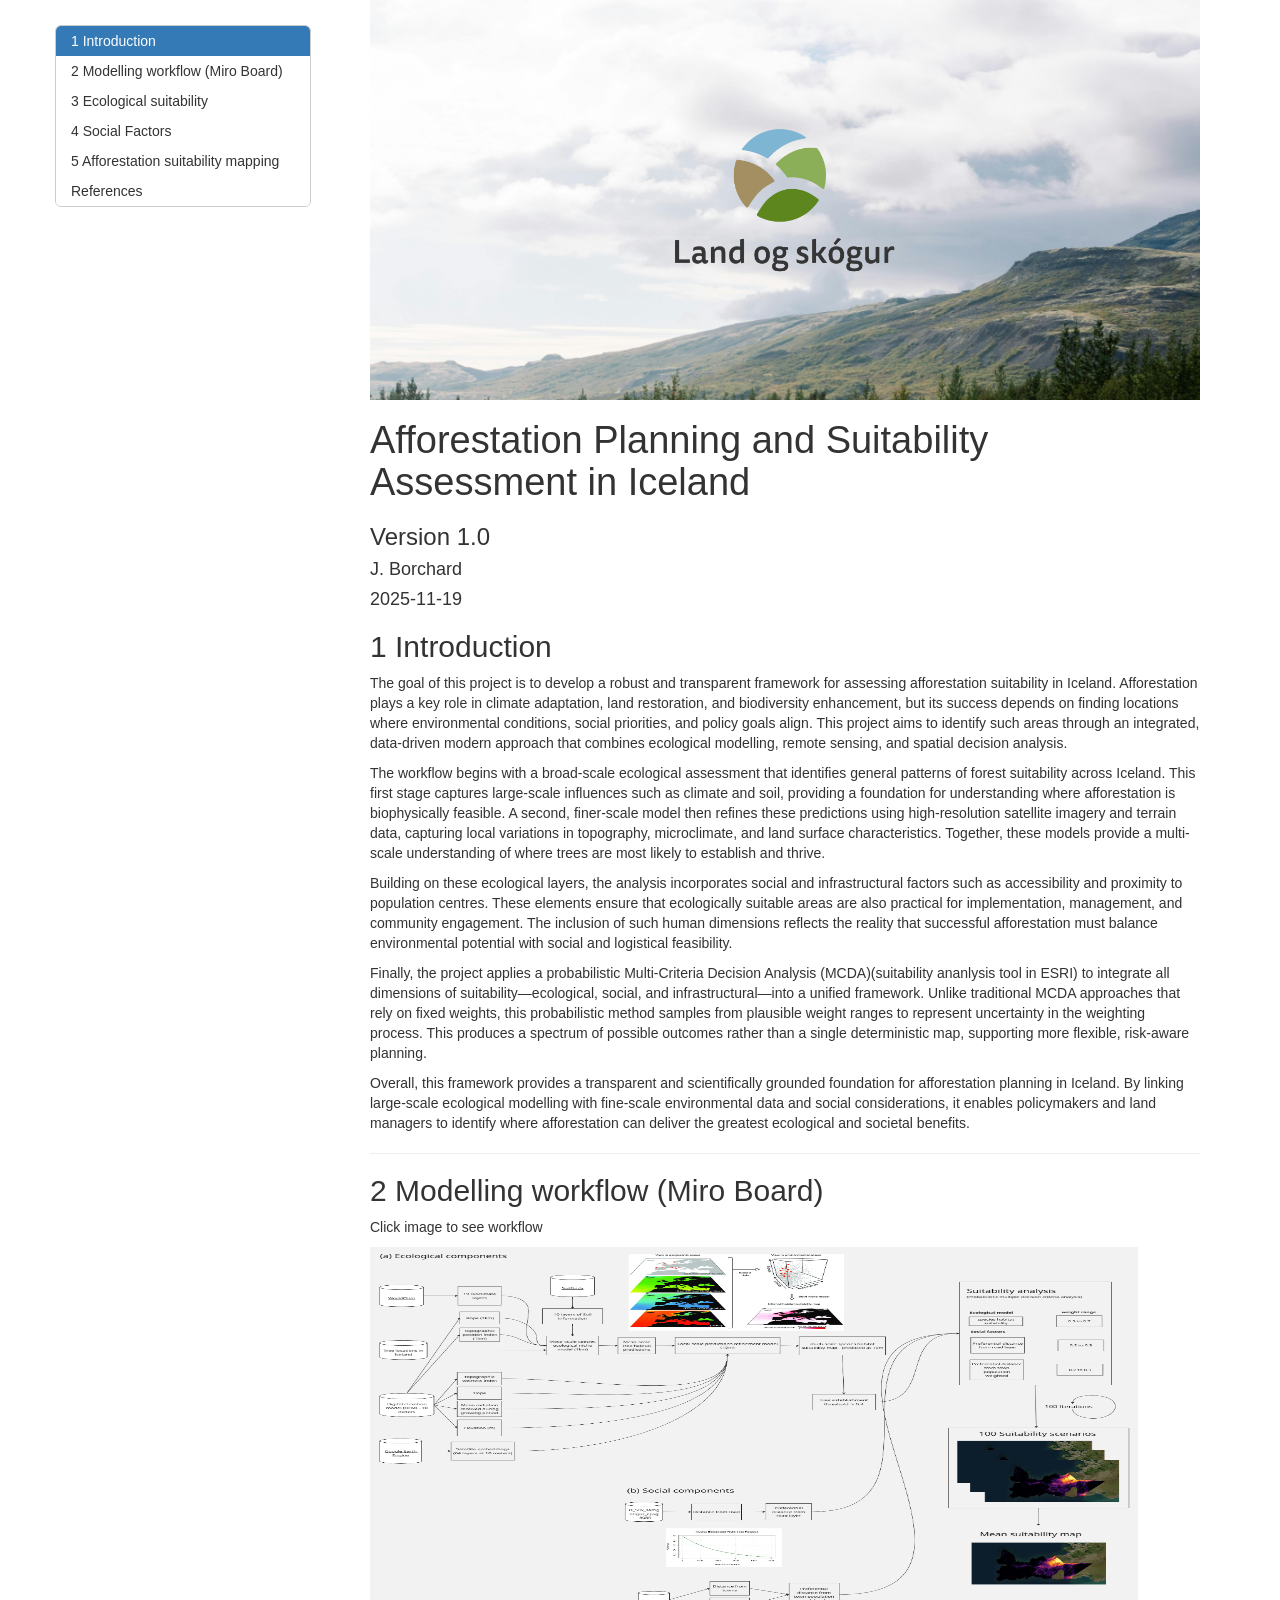
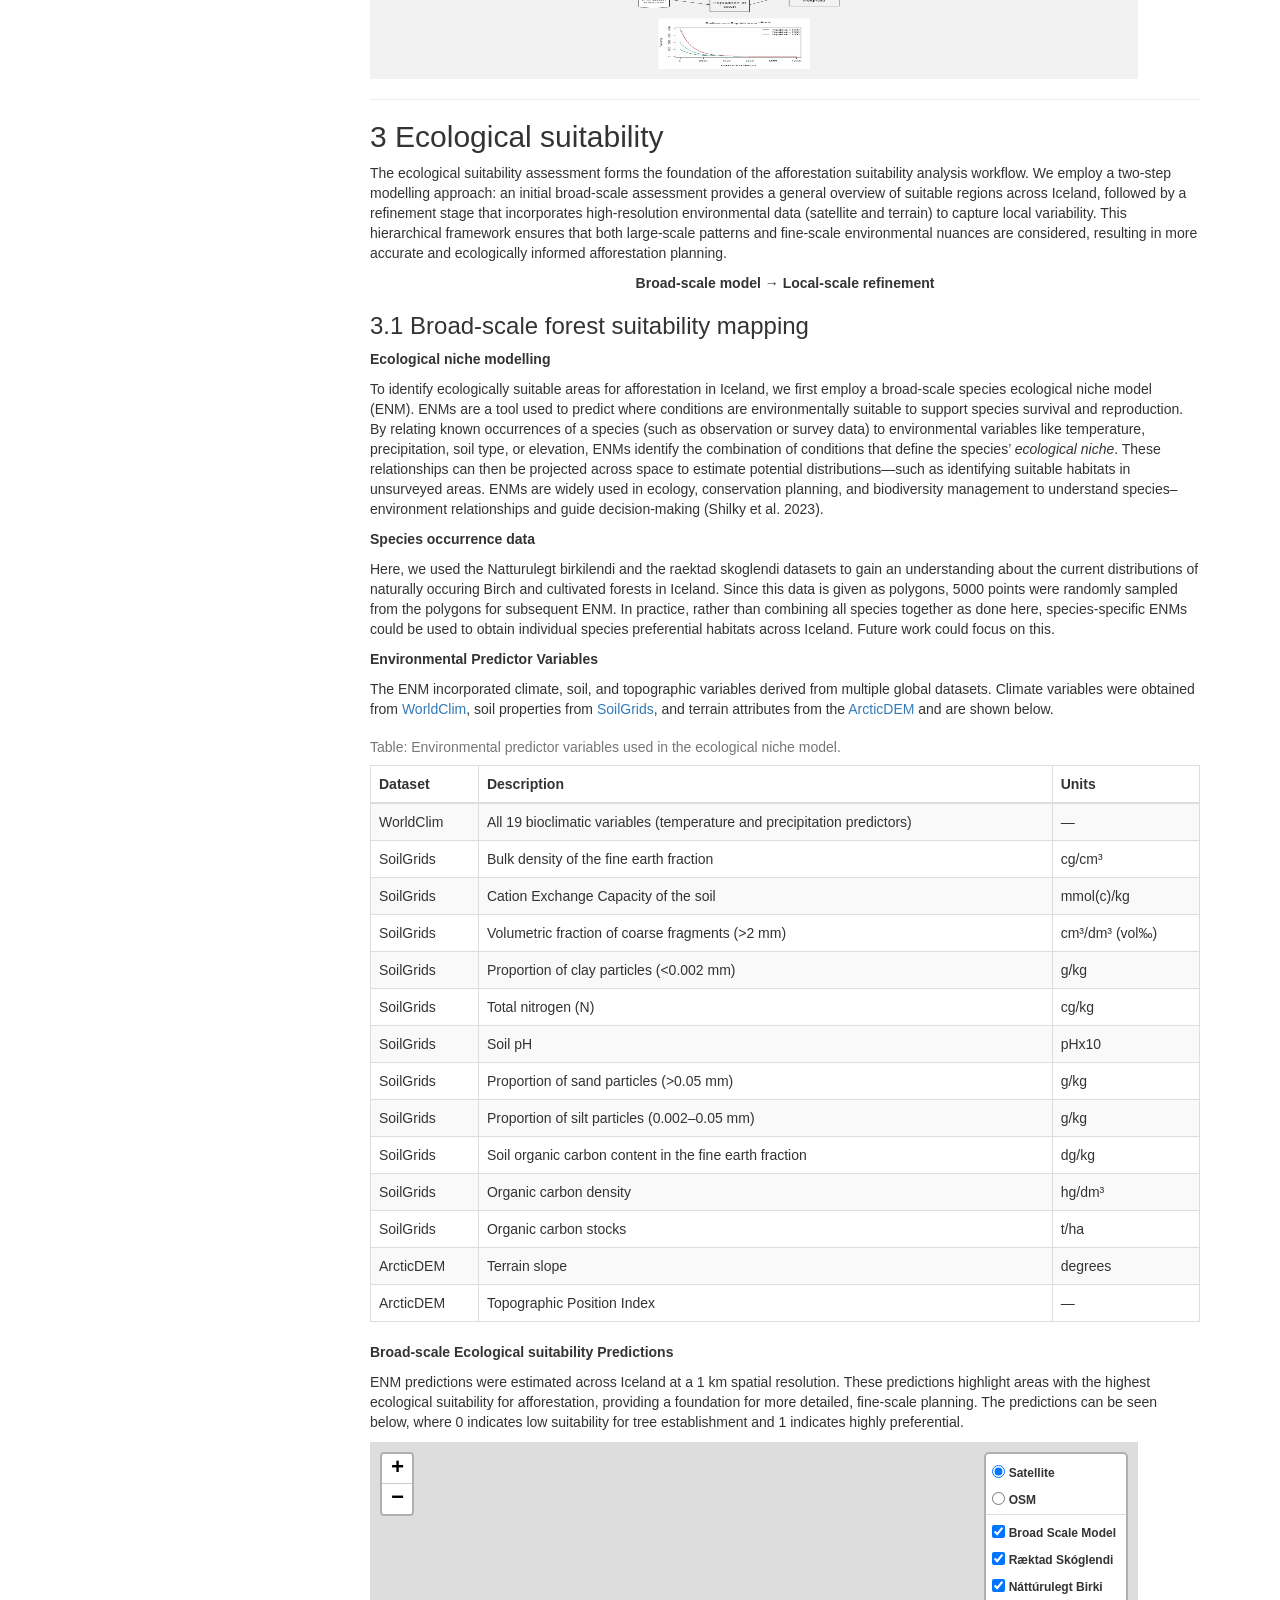
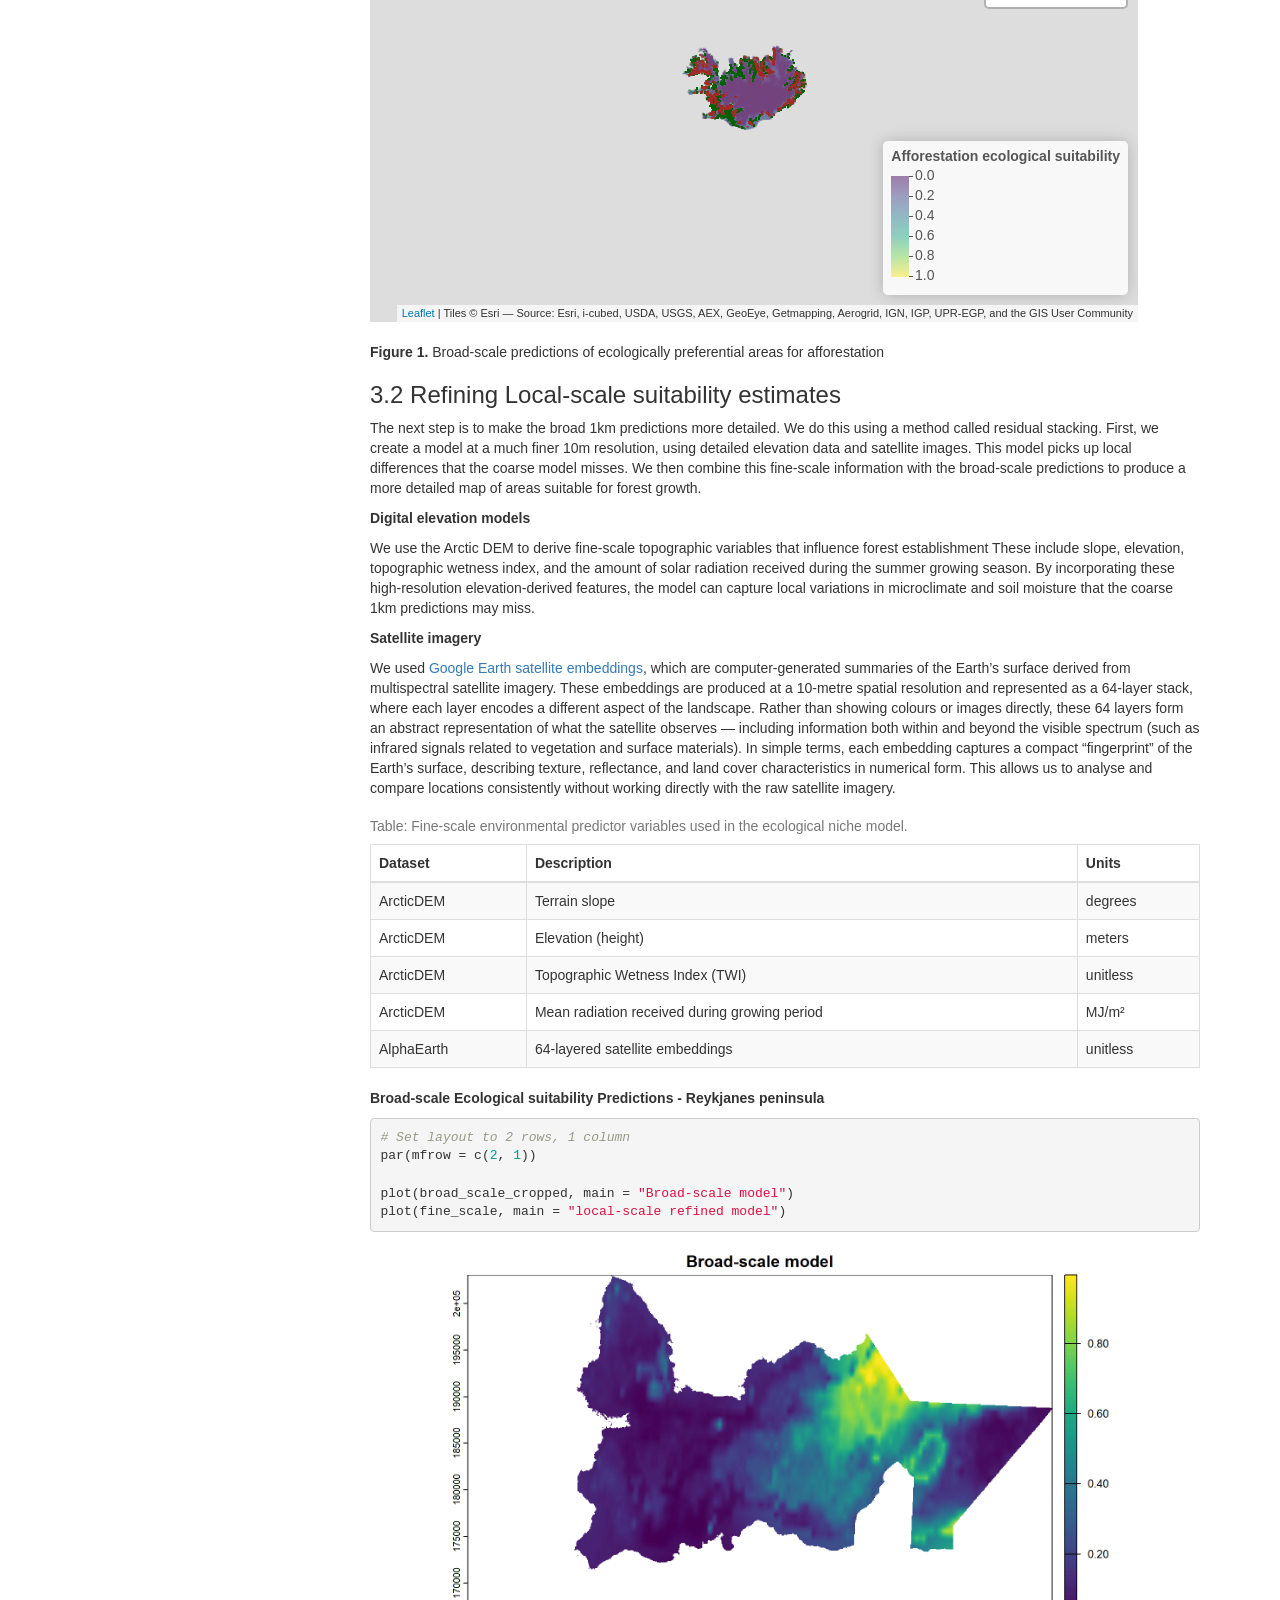
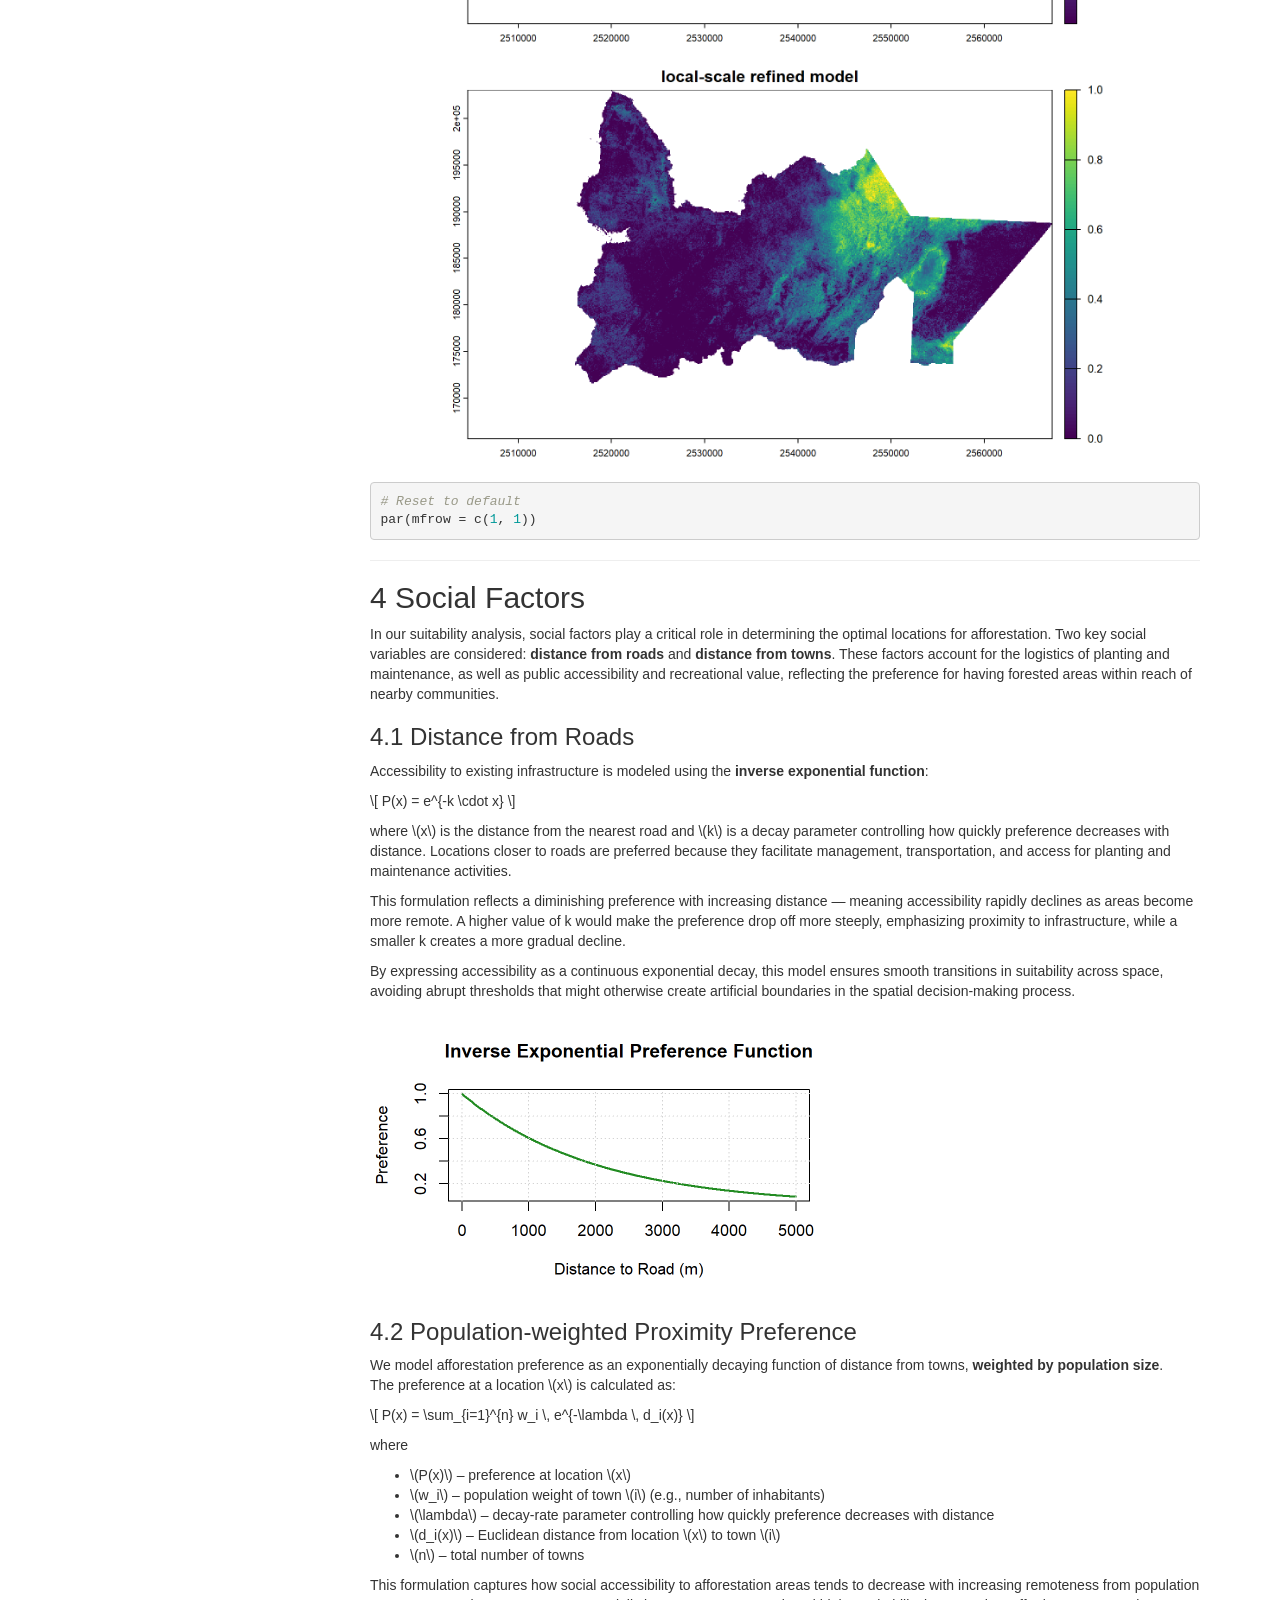
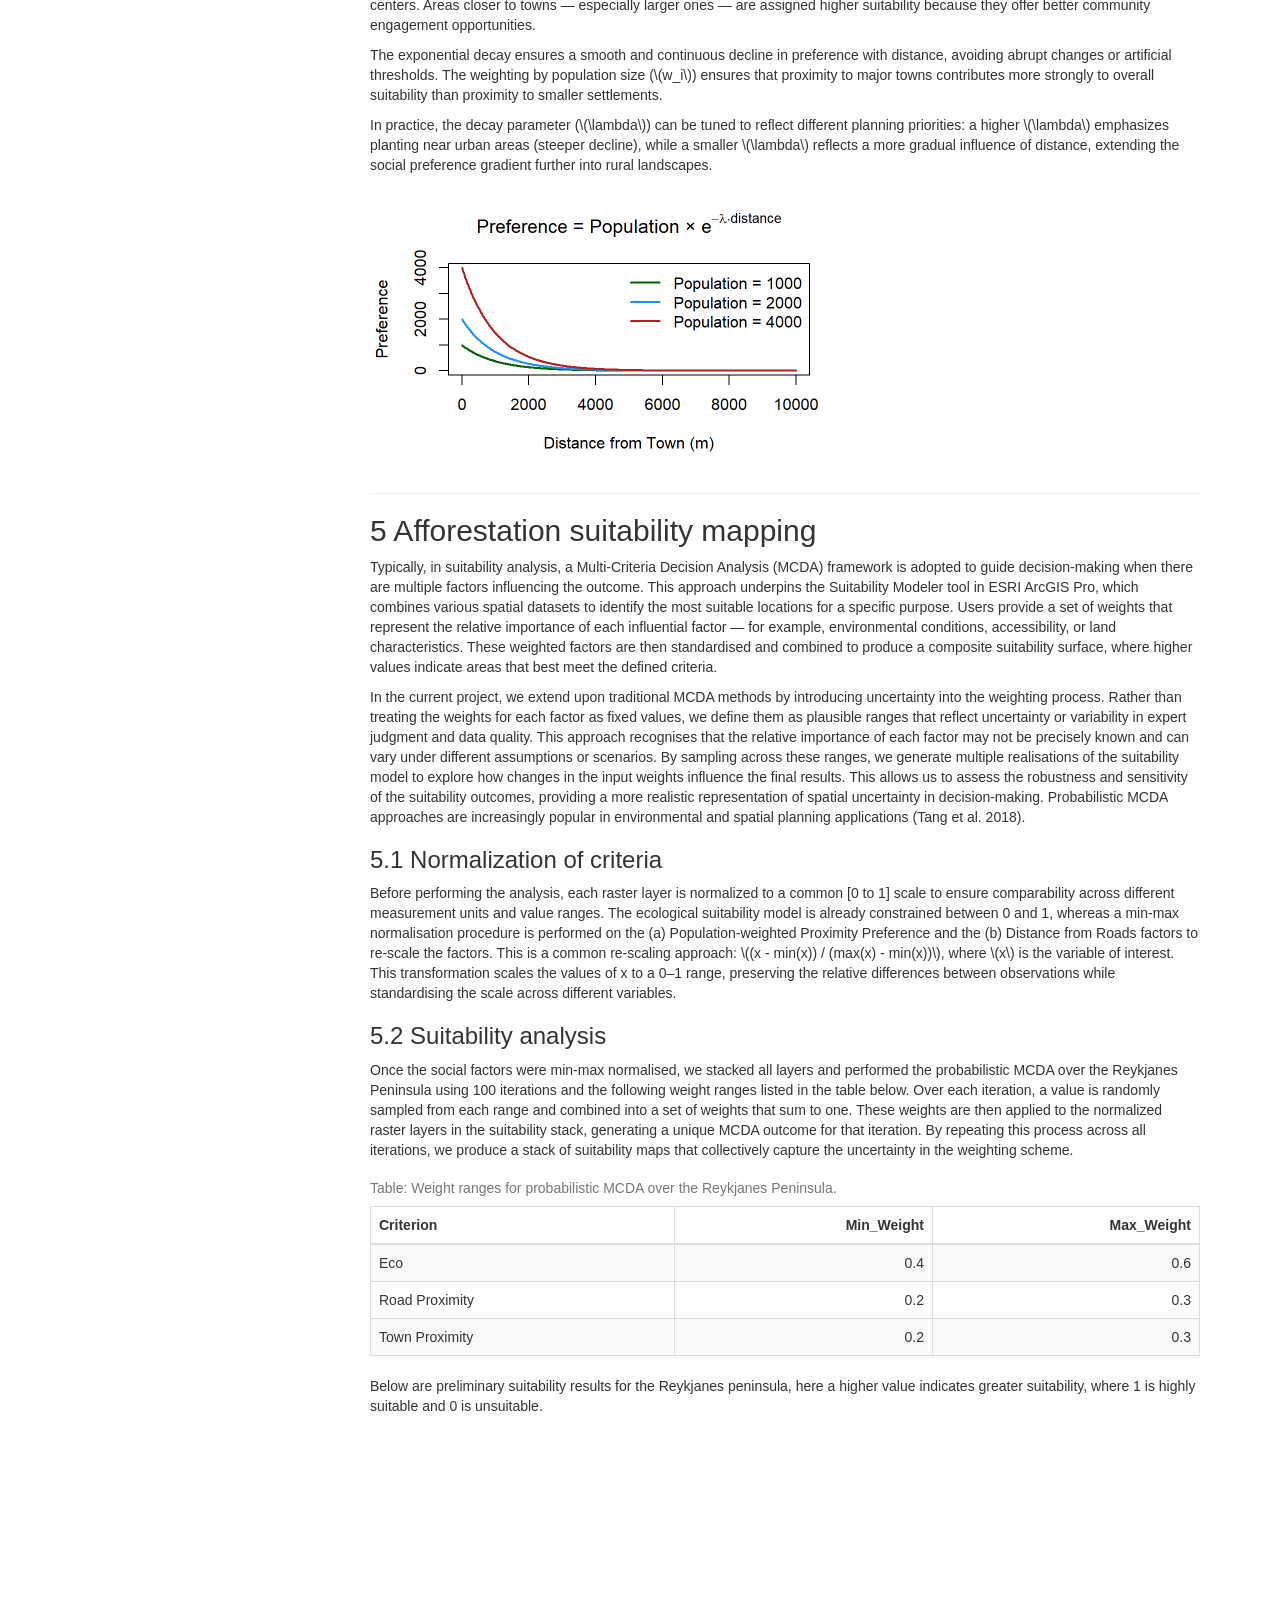
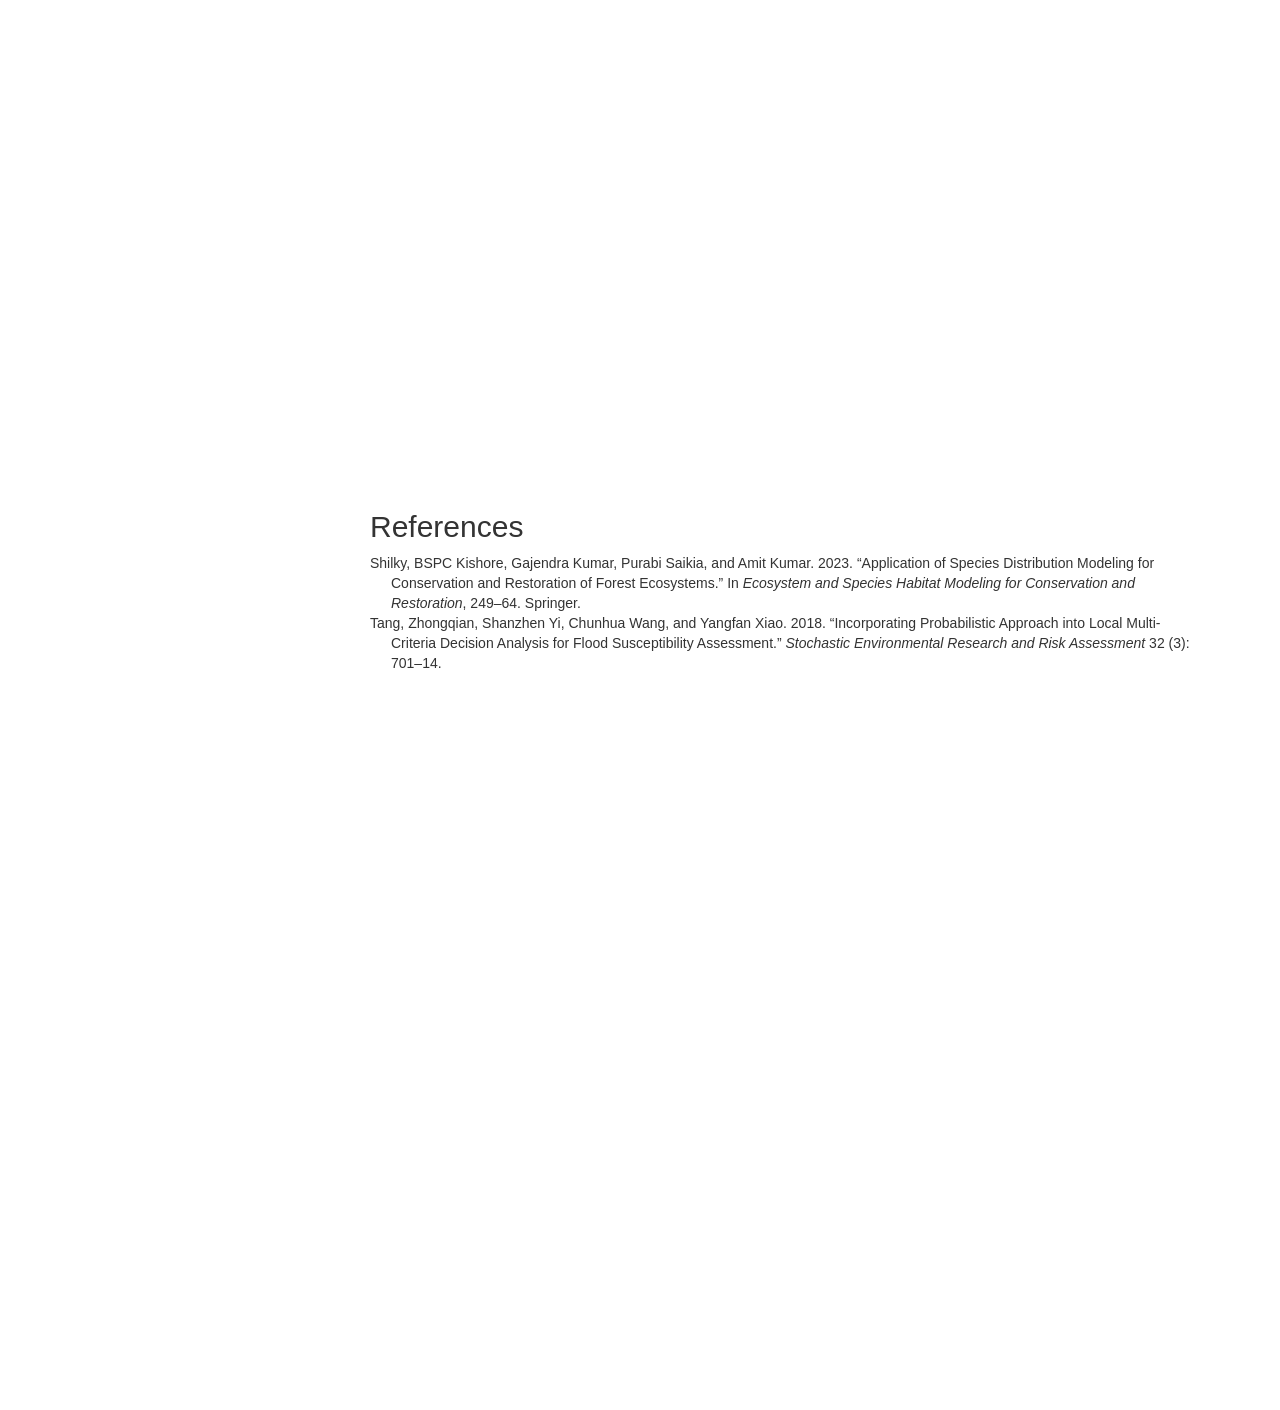
==== index.html @ 39806a9f "attempt to embed esri map" ====
<!DOCTYPE html>

<html>

<head>

<meta charset="utf-8" />
<meta name="generator" content="pandoc" />
<meta http-equiv="X-UA-Compatible" content="IE=EDGE" />


<meta name="author" content="J. Borchard" />

<meta name="date" content="2025-11-19" />

<title>Afforestation Planning and Suitability Assessment in Iceland</title>

<script>// Pandoc 2.9 adds attributes on both header and div. We remove the former (to
// be compatible with the behavior of Pandoc < 2.8).
document.addEventListener('DOMContentLoaded', function(e) {
  var hs = document.querySelectorAll("div.section[class*='level'] > :first-child");
  var i, h, a;
  for (i = 0; i < hs.length; i++) {
    h = hs[i];
    if (!/^h[1-6]$/i.test(h.tagName)) continue;  // it should be a header h1-h6
    a = h.attributes;
    while (a.length > 0) h.removeAttribute(a[0].name);
  }
});
</script>
<script>/*! jQuery v3.6.0 | (c) OpenJS Foundation and other contributors | jquery.org/license */
!function(e,t){"use strict";"object"==typeof module&&"object"==typeof module.exports?module.exports=e.document?t(e,!0):function(e){if(!e.document)throw new Error("jQuery requires a window with a document");return t(e)}:t(e)}("undefined"!=typeof window?window:this,function(C,e){"use strict";var t=[],r=Object.getPrototypeOf,s=t.slice,g=t.flat?function(e){return t.flat.call(e)}:function(e){return t.concat.apply([],e)},u=t.push,i=t.indexOf,n={},o=n.toString,v=n.hasOwnProperty,a=v.toString,l=a.call(Object),y={},m=function(e){return"function"==typeof e&&"number"!=typeof e.nodeType&&"function"!=typeof e.item},x=function(e){return null!=e&&e===e.window},E=C.document,c={type:!0,src:!0,nonce:!0,noModule:!0};function b(e,t,n){var r,i,o=(n=n||E).createElement("script");if(o.text=e,t)for(r in c)(i=t[r]||t.getAttribute&&t.getAttribute(r))&&o.setAttribute(r,i);n.head.appendChild(o).parentNode.removeChild(o)}function w(e){return null==e?e+"":"object"==typeof e||"function"==typeof e?n[o.call(e)]||"object":typeof e}var f="3.6.0",S=function(e,t){return new S.fn.init(e,t)};function p(e){var t=!!e&&"length"in e&&e.length,n=w(e);return!m(e)&&!x(e)&&("array"===n||0===t||"number"==typeof t&&0<t&&t-1 in e)}S.fn=S.prototype={jquery:f,constructor:S,length:0,toArray:function(){return s.call(this)},get:function(e){return null==e?s.call(this):e<0?this[e+this.length]:this[e]},pushStack:function(e){var t=S.merge(this.constructor(),e);return t.prevObject=this,t},each:function(e){return S.each(this,e)},map:function(n){return this.pushStack(S.map(this,function(e,t){return n.call(e,t,e)}))},slice:function(){return this.pushStack(s.apply(this,arguments))},first:function(){return this.eq(0)},last:function(){return this.eq(-1)},even:function(){return this.pushStack(S.grep(this,function(e,t){return(t+1)%2}))},odd:function(){return this.pushStack(S.grep(this,function(e,t){return t%2}))},eq:function(e){var t=this.length,n=+e+(e<0?t:0);return this.pushStack(0<=n&&n<t?[this[n]]:[])},end:function(){return this.prevObject||this.constructor()},push:u,sort:t.sort,splice:t.splice},S.extend=S.fn.extend=function(){var e,t,n,r,i,o,a=arguments[0]||{},s=1,u=arguments.length,l=!1;for("boolean"==typeof a&&(l=a,a=arguments[s]||{},s++),"object"==typeof a||m(a)||(a={}),s===u&&(a=this,s--);s<u;s++)if(null!=(e=arguments[s]))for(t in e)r=e[t],"__proto__"!==t&&a!==r&&(l&&r&&(S.isPlainObject(r)||(i=Array.isArray(r)))?(n=a[t],o=i&&!Array.isArray(n)?[]:i||S.isPlainObject(n)?n:{},i=!1,a[t]=S.extend(l,o,r)):void 0!==r&&(a[t]=r));return a},S.extend({expando:"jQuery"+(f+Math.random()).replace(/\D/g,""),isReady:!0,error:function(e){throw new Error(e)},noop:function(){},isPlainObject:function(e){var t,n;return!(!e||"[object Object]"!==o.call(e))&&(!(t=r(e))||"function"==typeof(n=v.call(t,"constructor")&&t.constructor)&&a.call(n)===l)},isEmptyObject:function(e){var t;for(t in e)return!1;return!0},globalEval:function(e,t,n){b(e,{nonce:t&&t.nonce},n)},each:function(e,t){var n,r=0;if(p(e)){for(n=e.length;r<n;r++)if(!1===t.call(e[r],r,e[r]))break}else for(r in e)if(!1===t.call(e[r],r,e[r]))break;return e},makeArray:function(e,t){var n=t||[];return null!=e&&(p(Object(e))?S.merge(n,"string"==typeof e?[e]:e):u.call(n,e)),n},inArray:function(e,t,n){return null==t?-1:i.call(t,e,n)},merge:function(e,t){for(var n=+t.length,r=0,i=e.length;r<n;r++)e[i++]=t[r];return e.length=i,e},grep:function(e,t,n){for(var r=[],i=0,o=e.length,a=!n;i<o;i++)!t(e[i],i)!==a&&r.push(e[i]);return r},map:function(e,t,n){var r,i,o=0,a=[];if(p(e))for(r=e.length;o<r;o++)null!=(i=t(e[o],o,n))&&a.push(i);else for(o in e)null!=(i=t(e[o],o,n))&&a.push(i);return g(a)},guid:1,support:y}),"function"==typeof Symbol&&(S.fn[Symbol.iterator]=t[Symbol.iterator]),S.each("Boolean Number String Function Array Date RegExp Object Error Symbol".split(" "),function(e,t){n["[object "+t+"]"]=t.toLowerCase()});var d=function(n){var e,d,b,o,i,h,f,g,w,u,l,T,C,a,E,v,s,c,y,S="sizzle"+1*new Date,p=n.document,k=0,r=0,m=ue(),x=ue(),A=ue(),N=ue(),j=function(e,t){return e===t&&(l=!0),0},D={}.hasOwnProperty,t=[],q=t.pop,L=t.push,H=t.push,O=t.slice,P=function(e,t){for(var n=0,r=e.length;n<r;n++)if(e[n]===t)return n;return-1},R="checked|selected|async|autofocus|autoplay|controls|defer|disabled|hidden|ismap|loop|multiple|open|readonly|required|scoped",M="[\\x20\\t\\r\\n\\f]",I="(?:\\\\[\\da-fA-F]{1,6}"+M+"?|\\\\[^\\r\\n\\f]|[\\w-]|[^\0-\\x7f])+",W="\\["+M+"*("+I+")(?:"+M+"*([*^$|!~]?=)"+M+"*(?:'((?:\\\\.|[^\\\\'])*)'|\"((?:\\\\.|[^\\\\\"])*)\"|("+I+"))|)"+M+"*\\]",F=":("+I+")(?:\\((('((?:\\\\.|[^\\\\'])*)'|\"((?:\\\\.|[^\\\\\"])*)\")|((?:\\\\.|[^\\\\()[\\]]|"+W+")*)|.*)\\)|)",B=new RegExp(M+"+","g"),$=new RegExp("^"+M+"+|((?:^|[^\\\\])(?:\\\\.)*)"+M+"+$","g"),_=new RegExp("^"+M+"*,"+M+"*"),z=new RegExp("^"+M+"*([>+~]|"+M+")"+M+"*"),U=new RegExp(M+"|>"),X=new RegExp(F),V=new RegExp("^"+I+"$"),G={ID:new RegExp("^#("+I+")"),CLASS:new RegExp("^\\.("+I+")"),TAG:new RegExp("^("+I+"|[*])"),ATTR:new RegExp("^"+W),PSEUDO:new RegExp("^"+F),CHILD:new RegExp("^:(only|first|last|nth|nth-last)-(child|of-type)(?:\\("+M+"*(even|odd|(([+-]|)(\\d*)n|)"+M+"*(?:([+-]|)"+M+"*(\\d+)|))"+M+"*\\)|)","i"),bool:new RegExp("^(?:"+R+")$","i"),needsContext:new RegExp("^"+M+"*[>+~]|:(even|odd|eq|gt|lt|nth|first|last)(?:\\("+M+"*((?:-\\d)?\\d*)"+M+"*\\)|)(?=[^-]|$)","i")},Y=/HTML$/i,Q=/^(?:input|select|textarea|button)$/i,J=/^h\d$/i,K=/^[^{]+\{\s*\[native \w/,Z=/^(?:#([\w-]+)|(\w+)|\.([\w-]+))$/,ee=/[+~]/,te=new RegExp("\\\\[\\da-fA-F]{1,6}"+M+"?|\\\\([^\\r\\n\\f])","g"),ne=function(e,t){var n="0x"+e.slice(1)-65536;return t||(n<0?String.fromCharCode(n+65536):String.fromCharCode(n>>10|55296,1023&n|56320))},re=/([\0-\x1f\x7f]|^-?\d)|^-$|[^\0-\x1f\x7f-\uFFFF\w-]/g,ie=function(e,t){return t?"\0"===e?"\ufffd":e.slice(0,-1)+"\\"+e.charCodeAt(e.length-1).toString(16)+" ":"\\"+e},oe=function(){T()},ae=be(function(e){return!0===e.disabled&&"fieldset"===e.nodeName.toLowerCase()},{dir:"parentNode",next:"legend"});try{H.apply(t=O.call(p.childNodes),p.childNodes),t[p.childNodes.length].nodeType}catch(e){H={apply:t.length?function(e,t){L.apply(e,O.call(t))}:function(e,t){var n=e.length,r=0;while(e[n++]=t[r++]);e.length=n-1}}}function se(t,e,n,r){var i,o,a,s,u,l,c,f=e&&e.ownerDocument,p=e?e.nodeType:9;if(n=n||[],"string"!=typeof t||!t||1!==p&&9!==p&&11!==p)return n;if(!r&&(T(e),e=e||C,E)){if(11!==p&&(u=Z.exec(t)))if(i=u[1]){if(9===p){if(!(a=e.getElementById(i)))return n;if(a.id===i)return n.push(a),n}else if(f&&(a=f.getElementById(i))&&y(e,a)&&a.id===i)return n.push(a),n}else{if(u[2])return H.apply(n,e.getElementsByTagName(t)),n;if((i=u[3])&&d.getElementsByClassName&&e.getElementsByClassName)return H.apply(n,e.getElementsByClassName(i)),n}if(d.qsa&&!N[t+" "]&&(!v||!v.test(t))&&(1!==p||"object"!==e.nodeName.toLowerCase())){if(c=t,f=e,1===p&&(U.test(t)||z.test(t))){(f=ee.test(t)&&ye(e.parentNode)||e)===e&&d.scope||((s=e.getAttribute("id"))?s=s.replace(re,ie):e.setAttribute("id",s=S)),o=(l=h(t)).length;while(o--)l[o]=(s?"#"+s:":scope")+" "+xe(l[o]);c=l.join(",")}try{return H.apply(n,f.querySelectorAll(c)),n}catch(e){N(t,!0)}finally{s===S&&e.removeAttribute("id")}}}return g(t.replace($,"$1"),e,n,r)}function ue(){var r=[];return function e(t,n){return r.push(t+" ")>b.cacheLength&&delete e[r.shift()],e[t+" "]=n}}function le(e){return e[S]=!0,e}function ce(e){var t=C.createElement("fieldset");try{return!!e(t)}catch(e){return!1}finally{t.parentNode&&t.parentNode.removeChild(t),t=null}}function fe(e,t){var n=e.split("|"),r=n.length;while(r--)b.attrHandle[n[r]]=t}function pe(e,t){var n=t&&e,r=n&&1===e.nodeType&&1===t.nodeType&&e.sourceIndex-t.sourceIndex;if(r)return r;if(n)while(n=n.nextSibling)if(n===t)return-1;return e?1:-1}function de(t){return function(e){return"input"===e.nodeName.toLowerCase()&&e.type===t}}function he(n){return function(e){var t=e.nodeName.toLowerCase();return("input"===t||"button"===t)&&e.type===n}}function ge(t){return function(e){return"form"in e?e.parentNode&&!1===e.disabled?"label"in e?"label"in e.parentNode?e.parentNode.disabled===t:e.disabled===t:e.isDisabled===t||e.isDisabled!==!t&&ae(e)===t:e.disabled===t:"label"in e&&e.disabled===t}}function ve(a){return le(function(o){return o=+o,le(function(e,t){var n,r=a([],e.length,o),i=r.length;while(i--)e[n=r[i]]&&(e[n]=!(t[n]=e[n]))})})}function ye(e){return e&&"undefined"!=typeof e.getElementsByTagName&&e}for(e in d=se.support={},i=se.isXML=function(e){var t=e&&e.namespaceURI,n=e&&(e.ownerDocument||e).documentElement;return!Y.test(t||n&&n.nodeName||"HTML")},T=se.setDocument=function(e){var t,n,r=e?e.ownerDocument||e:p;return r!=C&&9===r.nodeType&&r.documentElement&&(a=(C=r).documentElement,E=!i(C),p!=C&&(n=C.defaultView)&&n.top!==n&&(n.addEventListener?n.addEventListener("unload",oe,!1):n.attachEvent&&n.attachEvent("onunload",oe)),d.scope=ce(function(e){return a.appendChild(e).appendChild(C.createElement("div")),"undefined"!=typeof e.querySelectorAll&&!e.querySelectorAll(":scope fieldset div").length}),d.attributes=ce(function(e){return e.className="i",!e.getAttribute("className")}),d.getElementsByTagName=ce(function(e){return e.appendChild(C.createComment("")),!e.getElementsByTagName("*").length}),d.getElementsByClassName=K.test(C.getElementsByClassName),d.getById=ce(function(e){return a.appendChild(e).id=S,!C.getElementsByName||!C.getElementsByName(S).length}),d.getById?(b.filter.ID=function(e){var t=e.replace(te,ne);return function(e){return e.getAttribute("id")===t}},b.find.ID=function(e,t){if("undefined"!=typeof t.getElementById&&E){var n=t.getElementById(e);return n?[n]:[]}}):(b.filter.ID=function(e){var n=e.replace(te,ne);return function(e){var t="undefined"!=typeof e.getAttributeNode&&e.getAttributeNode("id");return t&&t.value===n}},b.find.ID=function(e,t){if("undefined"!=typeof t.getElementById&&E){var n,r,i,o=t.getElementById(e);if(o){if((n=o.getAttributeNode("id"))&&n.value===e)return[o];i=t.getElementsByName(e),r=0;while(o=i[r++])if((n=o.getAttributeNode("id"))&&n.value===e)return[o]}return[]}}),b.find.TAG=d.getElementsByTagName?function(e,t){return"undefined"!=typeof t.getElementsByTagName?t.getElementsByTagName(e):d.qsa?t.querySelectorAll(e):void 0}:function(e,t){var n,r=[],i=0,o=t.getElementsByTagName(e);if("*"===e){while(n=o[i++])1===n.nodeType&&r.push(n);return r}return o},b.find.CLASS=d.getElementsByClassName&&function(e,t){if("undefined"!=typeof t.getElementsByClassName&&E)return t.getElementsByClassName(e)},s=[],v=[],(d.qsa=K.test(C.querySelectorAll))&&(ce(function(e){var t;a.appendChild(e).innerHTML="<a id='"+S+"'></a><select id='"+S+"-\r\\' msallowcapture=''><option selected=''></option></select>",e.querySelectorAll("[msallowcapture^='']").length&&v.push("[*^$]="+M+"*(?:''|\"\")"),e.querySelectorAll("[selected]").length||v.push("\\["+M+"*(?:value|"+R+")"),e.querySelectorAll("[id~="+S+"-]").length||v.push("~="),(t=C.createElement("input")).setAttribute("name",""),e.appendChild(t),e.querySelectorAll("[name='']").length||v.push("\\["+M+"*name"+M+"*="+M+"*(?:''|\"\")"),e.querySelectorAll(":checked").length||v.push(":checked"),e.querySelectorAll("a#"+S+"+*").length||v.push(".#.+[+~]"),e.querySelectorAll("\\\f"),v.push("[\\r\\n\\f]")}),ce(function(e){e.innerHTML="<a href='' disabled='disabled'></a><select disabled='disabled'><option/></select>";var t=C.createElement("input");t.setAttribute("type","hidden"),e.appendChild(t).setAttribute("name","D"),e.querySelectorAll("[name=d]").length&&v.push("name"+M+"*[*^$|!~]?="),2!==e.querySelectorAll(":enabled").length&&v.push(":enabled",":disabled"),a.appendChild(e).disabled=!0,2!==e.querySelectorAll(":disabled").length&&v.push(":enabled",":disabled"),e.querySelectorAll("*,:x"),v.push(",.*:")})),(d.matchesSelector=K.test(c=a.matches||a.webkitMatchesSelector||a.mozMatchesSelector||a.oMatchesSelector||a.msMatchesSelector))&&ce(function(e){d.disconnectedMatch=c.call(e,"*"),c.call(e,"[s!='']:x"),s.push("!=",F)}),v=v.length&&new RegExp(v.join("|")),s=s.length&&new RegExp(s.join("|")),t=K.test(a.compareDocumentPosition),y=t||K.test(a.contains)?function(e,t){var n=9===e.nodeType?e.documentElement:e,r=t&&t.parentNode;return e===r||!(!r||1!==r.nodeType||!(n.contains?n.contains(r):e.compareDocumentPosition&&16&e.compareDocumentPosition(r)))}:function(e,t){if(t)while(t=t.parentNode)if(t===e)return!0;return!1},j=t?function(e,t){if(e===t)return l=!0,0;var n=!e.compareDocumentPosition-!t.compareDocumentPosition;return n||(1&(n=(e.ownerDocument||e)==(t.ownerDocument||t)?e.compareDocumentPosition(t):1)||!d.sortDetached&&t.compareDocumentPosition(e)===n?e==C||e.ownerDocument==p&&y(p,e)?-1:t==C||t.ownerDocument==p&&y(p,t)?1:u?P(u,e)-P(u,t):0:4&n?-1:1)}:function(e,t){if(e===t)return l=!0,0;var n,r=0,i=e.parentNode,o=t.parentNode,a=[e],s=[t];if(!i||!o)return e==C?-1:t==C?1:i?-1:o?1:u?P(u,e)-P(u,t):0;if(i===o)return pe(e,t);n=e;while(n=n.parentNode)a.unshift(n);n=t;while(n=n.parentNode)s.unshift(n);while(a[r]===s[r])r++;return r?pe(a[r],s[r]):a[r]==p?-1:s[r]==p?1:0}),C},se.matches=function(e,t){return se(e,null,null,t)},se.matchesSelector=function(e,t){if(T(e),d.matchesSelector&&E&&!N[t+" "]&&(!s||!s.test(t))&&(!v||!v.test(t)))try{var n=c.call(e,t);if(n||d.disconnectedMatch||e.document&&11!==e.document.nodeType)return n}catch(e){N(t,!0)}return 0<se(t,C,null,[e]).length},se.contains=function(e,t){return(e.ownerDocument||e)!=C&&T(e),y(e,t)},se.attr=function(e,t){(e.ownerDocument||e)!=C&&T(e);var n=b.attrHandle[t.toLowerCase()],r=n&&D.call(b.attrHandle,t.toLowerCase())?n(e,t,!E):void 0;return void 0!==r?r:d.attributes||!E?e.getAttribute(t):(r=e.getAttributeNode(t))&&r.specified?r.value:null},se.escape=function(e){return(e+"").replace(re,ie)},se.error=function(e){throw new Error("Syntax error, unrecognized expression: "+e)},se.uniqueSort=function(e){var t,n=[],r=0,i=0;if(l=!d.detectDuplicates,u=!d.sortStable&&e.slice(0),e.sort(j),l){while(t=e[i++])t===e[i]&&(r=n.push(i));while(r--)e.splice(n[r],1)}return u=null,e},o=se.getText=function(e){var t,n="",r=0,i=e.nodeType;if(i){if(1===i||9===i||11===i){if("string"==typeof e.textContent)return e.textContent;for(e=e.firstChild;e;e=e.nextSibling)n+=o(e)}else if(3===i||4===i)return e.nodeValue}else while(t=e[r++])n+=o(t);return n},(b=se.selectors={cacheLength:50,createPseudo:le,match:G,attrHandle:{},find:{},relative:{">":{dir:"parentNode",first:!0}," ":{dir:"parentNode"},"+":{dir:"previousSibling",first:!0},"~":{dir:"previousSibling"}},preFilter:{ATTR:function(e){return e[1]=e[1].replace(te,ne),e[3]=(e[3]||e[4]||e[5]||"").replace(te,ne),"~="===e[2]&&(e[3]=" "+e[3]+" "),e.slice(0,4)},CHILD:function(e){return e[1]=e[1].toLowerCase(),"nth"===e[1].slice(0,3)?(e[3]||se.error(e[0]),e[4]=+(e[4]?e[5]+(e[6]||1):2*("even"===e[3]||"odd"===e[3])),e[5]=+(e[7]+e[8]||"odd"===e[3])):e[3]&&se.error(e[0]),e},PSEUDO:function(e){var t,n=!e[6]&&e[2];return G.CHILD.test(e[0])?null:(e[3]?e[2]=e[4]||e[5]||"":n&&X.test(n)&&(t=h(n,!0))&&(t=n.indexOf(")",n.length-t)-n.length)&&(e[0]=e[0].slice(0,t),e[2]=n.slice(0,t)),e.slice(0,3))}},filter:{TAG:function(e){var t=e.replace(te,ne).toLowerCase();return"*"===e?function(){return!0}:function(e){return e.nodeName&&e.nodeName.toLowerCase()===t}},CLASS:function(e){var t=m[e+" "];return t||(t=new RegExp("(^|"+M+")"+e+"("+M+"|$)"))&&m(e,function(e){return t.test("string"==typeof e.className&&e.className||"undefined"!=typeof e.getAttribute&&e.getAttribute("class")||"")})},ATTR:function(n,r,i){return function(e){var t=se.attr(e,n);return null==t?"!="===r:!r||(t+="","="===r?t===i:"!="===r?t!==i:"^="===r?i&&0===t.indexOf(i):"*="===r?i&&-1<t.indexOf(i):"$="===r?i&&t.slice(-i.length)===i:"~="===r?-1<(" "+t.replace(B," ")+" ").indexOf(i):"|="===r&&(t===i||t.slice(0,i.length+1)===i+"-"))}},CHILD:function(h,e,t,g,v){var y="nth"!==h.slice(0,3),m="last"!==h.slice(-4),x="of-type"===e;return 1===g&&0===v?function(e){return!!e.parentNode}:function(e,t,n){var r,i,o,a,s,u,l=y!==m?"nextSibling":"previousSibling",c=e.parentNode,f=x&&e.nodeName.toLowerCase(),p=!n&&!x,d=!1;if(c){if(y){while(l){a=e;while(a=a[l])if(x?a.nodeName.toLowerCase()===f:1===a.nodeType)return!1;u=l="only"===h&&!u&&"nextSibling"}return!0}if(u=[m?c.firstChild:c.lastChild],m&&p){d=(s=(r=(i=(o=(a=c)[S]||(a[S]={}))[a.uniqueID]||(o[a.uniqueID]={}))[h]||[])[0]===k&&r[1])&&r[2],a=s&&c.childNodes[s];while(a=++s&&a&&a[l]||(d=s=0)||u.pop())if(1===a.nodeType&&++d&&a===e){i[h]=[k,s,d];break}}else if(p&&(d=s=(r=(i=(o=(a=e)[S]||(a[S]={}))[a.uniqueID]||(o[a.uniqueID]={}))[h]||[])[0]===k&&r[1]),!1===d)while(a=++s&&a&&a[l]||(d=s=0)||u.pop())if((x?a.nodeName.toLowerCase()===f:1===a.nodeType)&&++d&&(p&&((i=(o=a[S]||(a[S]={}))[a.uniqueID]||(o[a.uniqueID]={}))[h]=[k,d]),a===e))break;return(d-=v)===g||d%g==0&&0<=d/g}}},PSEUDO:function(e,o){var t,a=b.pseudos[e]||b.setFilters[e.toLowerCase()]||se.error("unsupported pseudo: "+e);return a[S]?a(o):1<a.length?(t=[e,e,"",o],b.setFilters.hasOwnProperty(e.toLowerCase())?le(function(e,t){var n,r=a(e,o),i=r.length;while(i--)e[n=P(e,r[i])]=!(t[n]=r[i])}):function(e){return a(e,0,t)}):a}},pseudos:{not:le(function(e){var r=[],i=[],s=f(e.replace($,"$1"));return s[S]?le(function(e,t,n,r){var i,o=s(e,null,r,[]),a=e.length;while(a--)(i=o[a])&&(e[a]=!(t[a]=i))}):function(e,t,n){return r[0]=e,s(r,null,n,i),r[0]=null,!i.pop()}}),has:le(function(t){return function(e){return 0<se(t,e).length}}),contains:le(function(t){return t=t.replace(te,ne),function(e){return-1<(e.textContent||o(e)).indexOf(t)}}),lang:le(function(n){return V.test(n||"")||se.error("unsupported lang: "+n),n=n.replace(te,ne).toLowerCase(),function(e){var t;do{if(t=E?e.lang:e.getAttribute("xml:lang")||e.getAttribute("lang"))return(t=t.toLowerCase())===n||0===t.indexOf(n+"-")}while((e=e.parentNode)&&1===e.nodeType);return!1}}),target:function(e){var t=n.location&&n.location.hash;return t&&t.slice(1)===e.id},root:function(e){return e===a},focus:function(e){return e===C.activeElement&&(!C.hasFocus||C.hasFocus())&&!!(e.type||e.href||~e.tabIndex)},enabled:ge(!1),disabled:ge(!0),checked:function(e){var t=e.nodeName.toLowerCase();return"input"===t&&!!e.checked||"option"===t&&!!e.selected},selected:function(e){return e.parentNode&&e.parentNode.selectedIndex,!0===e.selected},empty:function(e){for(e=e.firstChild;e;e=e.nextSibling)if(e.nodeType<6)return!1;return!0},parent:function(e){return!b.pseudos.empty(e)},header:function(e){return J.test(e.nodeName)},input:function(e){return Q.test(e.nodeName)},button:function(e){var t=e.nodeName.toLowerCase();return"input"===t&&"button"===e.type||"button"===t},text:function(e){var t;return"input"===e.nodeName.toLowerCase()&&"text"===e.type&&(null==(t=e.getAttribute("type"))||"text"===t.toLowerCase())},first:ve(function(){return[0]}),last:ve(function(e,t){return[t-1]}),eq:ve(function(e,t,n){return[n<0?n+t:n]}),even:ve(function(e,t){for(var n=0;n<t;n+=2)e.push(n);return e}),odd:ve(function(e,t){for(var n=1;n<t;n+=2)e.push(n);return e}),lt:ve(function(e,t,n){for(var r=n<0?n+t:t<n?t:n;0<=--r;)e.push(r);return e}),gt:ve(function(e,t,n){for(var r=n<0?n+t:n;++r<t;)e.push(r);return e})}}).pseudos.nth=b.pseudos.eq,{radio:!0,checkbox:!0,file:!0,password:!0,image:!0})b.pseudos[e]=de(e);for(e in{submit:!0,reset:!0})b.pseudos[e]=he(e);function me(){}function xe(e){for(var t=0,n=e.length,r="";t<n;t++)r+=e[t].value;return r}function be(s,e,t){var u=e.dir,l=e.next,c=l||u,f=t&&"parentNode"===c,p=r++;return e.first?function(e,t,n){while(e=e[u])if(1===e.nodeType||f)return s(e,t,n);return!1}:function(e,t,n){var r,i,o,a=[k,p];if(n){while(e=e[u])if((1===e.nodeType||f)&&s(e,t,n))return!0}else while(e=e[u])if(1===e.nodeType||f)if(i=(o=e[S]||(e[S]={}))[e.uniqueID]||(o[e.uniqueID]={}),l&&l===e.nodeName.toLowerCase())e=e[u]||e;else{if((r=i[c])&&r[0]===k&&r[1]===p)return a[2]=r[2];if((i[c]=a)[2]=s(e,t,n))return!0}return!1}}function we(i){return 1<i.length?function(e,t,n){var r=i.length;while(r--)if(!i[r](e,t,n))return!1;return!0}:i[0]}function Te(e,t,n,r,i){for(var o,a=[],s=0,u=e.length,l=null!=t;s<u;s++)(o=e[s])&&(n&&!n(o,r,i)||(a.push(o),l&&t.push(s)));return a}function Ce(d,h,g,v,y,e){return v&&!v[S]&&(v=Ce(v)),y&&!y[S]&&(y=Ce(y,e)),le(function(e,t,n,r){var i,o,a,s=[],u=[],l=t.length,c=e||function(e,t,n){for(var r=0,i=t.length;r<i;r++)se(e,t[r],n);return n}(h||"*",n.nodeType?[n]:n,[]),f=!d||!e&&h?c:Te(c,s,d,n,r),p=g?y||(e?d:l||v)?[]:t:f;if(g&&g(f,p,n,r),v){i=Te(p,u),v(i,[],n,r),o=i.length;while(o--)(a=i[o])&&(p[u[o]]=!(f[u[o]]=a))}if(e){if(y||d){if(y){i=[],o=p.length;while(o--)(a=p[o])&&i.push(f[o]=a);y(null,p=[],i,r)}o=p.length;while(o--)(a=p[o])&&-1<(i=y?P(e,a):s[o])&&(e[i]=!(t[i]=a))}}else p=Te(p===t?p.splice(l,p.length):p),y?y(null,t,p,r):H.apply(t,p)})}function Ee(e){for(var i,t,n,r=e.length,o=b.relative[e[0].type],a=o||b.relative[" "],s=o?1:0,u=be(function(e){return e===i},a,!0),l=be(function(e){return-1<P(i,e)},a,!0),c=[function(e,t,n){var r=!o&&(n||t!==w)||((i=t).nodeType?u(e,t,n):l(e,t,n));return i=null,r}];s<r;s++)if(t=b.relative[e[s].type])c=[be(we(c),t)];else{if((t=b.filter[e[s].type].apply(null,e[s].matches))[S]){for(n=++s;n<r;n++)if(b.relative[e[n].type])break;return Ce(1<s&&we(c),1<s&&xe(e.slice(0,s-1).concat({value:" "===e[s-2].type?"*":""})).replace($,"$1"),t,s<n&&Ee(e.slice(s,n)),n<r&&Ee(e=e.slice(n)),n<r&&xe(e))}c.push(t)}return we(c)}return me.prototype=b.filters=b.pseudos,b.setFilters=new me,h=se.tokenize=function(e,t){var n,r,i,o,a,s,u,l=x[e+" "];if(l)return t?0:l.slice(0);a=e,s=[],u=b.preFilter;while(a){for(o in n&&!(r=_.exec(a))||(r&&(a=a.slice(r[0].length)||a),s.push(i=[])),n=!1,(r=z.exec(a))&&(n=r.shift(),i.push({value:n,type:r[0].replace($," ")}),a=a.slice(n.length)),b.filter)!(r=G[o].exec(a))||u[o]&&!(r=u[o](r))||(n=r.shift(),i.push({value:n,type:o,matches:r}),a=a.slice(n.length));if(!n)break}return t?a.length:a?se.error(e):x(e,s).slice(0)},f=se.compile=function(e,t){var n,v,y,m,x,r,i=[],o=[],a=A[e+" "];if(!a){t||(t=h(e)),n=t.length;while(n--)(a=Ee(t[n]))[S]?i.push(a):o.push(a);(a=A(e,(v=o,m=0<(y=i).length,x=0<v.length,r=function(e,t,n,r,i){var o,a,s,u=0,l="0",c=e&&[],f=[],p=w,d=e||x&&b.find.TAG("*",i),h=k+=null==p?1:Math.random()||.1,g=d.length;for(i&&(w=t==C||t||i);l!==g&&null!=(o=d[l]);l++){if(x&&o){a=0,t||o.ownerDocument==C||(T(o),n=!E);while(s=v[a++])if(s(o,t||C,n)){r.push(o);break}i&&(k=h)}m&&((o=!s&&o)&&u--,e&&c.push(o))}if(u+=l,m&&l!==u){a=0;while(s=y[a++])s(c,f,t,n);if(e){if(0<u)while(l--)c[l]||f[l]||(f[l]=q.call(r));f=Te(f)}H.apply(r,f),i&&!e&&0<f.length&&1<u+y.length&&se.uniqueSort(r)}return i&&(k=h,w=p),c},m?le(r):r))).selector=e}return a},g=se.select=function(e,t,n,r){var i,o,a,s,u,l="function"==typeof e&&e,c=!r&&h(e=l.selector||e);if(n=n||[],1===c.length){if(2<(o=c[0]=c[0].slice(0)).length&&"ID"===(a=o[0]).type&&9===t.nodeType&&E&&b.relative[o[1].type]){if(!(t=(b.find.ID(a.matches[0].replace(te,ne),t)||[])[0]))return n;l&&(t=t.parentNode),e=e.slice(o.shift().value.length)}i=G.needsContext.test(e)?0:o.length;while(i--){if(a=o[i],b.relative[s=a.type])break;if((u=b.find[s])&&(r=u(a.matches[0].replace(te,ne),ee.test(o[0].type)&&ye(t.parentNode)||t))){if(o.splice(i,1),!(e=r.length&&xe(o)))return H.apply(n,r),n;break}}}return(l||f(e,c))(r,t,!E,n,!t||ee.test(e)&&ye(t.parentNode)||t),n},d.sortStable=S.split("").sort(j).join("")===S,d.detectDuplicates=!!l,T(),d.sortDetached=ce(function(e){return 1&e.compareDocumentPosition(C.createElement("fieldset"))}),ce(function(e){return e.innerHTML="<a href='#'></a>","#"===e.firstChild.getAttribute("href")})||fe("type|href|height|width",function(e,t,n){if(!n)return e.getAttribute(t,"type"===t.toLowerCase()?1:2)}),d.attributes&&ce(function(e){return e.innerHTML="<input/>",e.firstChild.setAttribute("value",""),""===e.firstChild.getAttribute("value")})||fe("value",function(e,t,n){if(!n&&"input"===e.nodeName.toLowerCase())return e.defaultValue}),ce(function(e){return null==e.getAttribute("disabled")})||fe(R,function(e,t,n){var r;if(!n)return!0===e[t]?t.toLowerCase():(r=e.getAttributeNode(t))&&r.specified?r.value:null}),se}(C);S.find=d,S.expr=d.selectors,S.expr[":"]=S.expr.pseudos,S.uniqueSort=S.unique=d.uniqueSort,S.text=d.getText,S.isXMLDoc=d.isXML,S.contains=d.contains,S.escapeSelector=d.escape;var h=function(e,t,n){var r=[],i=void 0!==n;while((e=e[t])&&9!==e.nodeType)if(1===e.nodeType){if(i&&S(e).is(n))break;r.push(e)}return r},T=function(e,t){for(var n=[];e;e=e.nextSibling)1===e.nodeType&&e!==t&&n.push(e);return n},k=S.expr.match.needsContext;function A(e,t){return e.nodeName&&e.nodeName.toLowerCase()===t.toLowerCase()}var N=/^<([a-z][^\/\0>:\x20\t\r\n\f]*)[\x20\t\r\n\f]*\/?>(?:<\/\1>|)$/i;function j(e,n,r){return m(n)?S.grep(e,function(e,t){return!!n.call(e,t,e)!==r}):n.nodeType?S.grep(e,function(e){return e===n!==r}):"string"!=typeof n?S.grep(e,function(e){return-1<i.call(n,e)!==r}):S.filter(n,e,r)}S.filter=function(e,t,n){var r=t[0];return n&&(e=":not("+e+")"),1===t.length&&1===r.nodeType?S.find.matchesSelector(r,e)?[r]:[]:S.find.matches(e,S.grep(t,function(e){return 1===e.nodeType}))},S.fn.extend({find:function(e){var t,n,r=this.length,i=this;if("string"!=typeof e)return this.pushStack(S(e).filter(function(){for(t=0;t<r;t++)if(S.contains(i[t],this))return!0}));for(n=this.pushStack([]),t=0;t<r;t++)S.find(e,i[t],n);return 1<r?S.uniqueSort(n):n},filter:function(e){return this.pushStack(j(this,e||[],!1))},not:function(e){return this.pushStack(j(this,e||[],!0))},is:function(e){return!!j(this,"string"==typeof e&&k.test(e)?S(e):e||[],!1).length}});var D,q=/^(?:\s*(<[\w\W]+>)[^>]*|#([\w-]+))$/;(S.fn.init=function(e,t,n){var r,i;if(!e)return this;if(n=n||D,"string"==typeof e){if(!(r="<"===e[0]&&">"===e[e.length-1]&&3<=e.length?[null,e,null]:q.exec(e))||!r[1]&&t)return!t||t.jquery?(t||n).find(e):this.constructor(t).find(e);if(r[1]){if(t=t instanceof S?t[0]:t,S.merge(this,S.parseHTML(r[1],t&&t.nodeType?t.ownerDocument||t:E,!0)),N.test(r[1])&&S.isPlainObject(t))for(r in t)m(this[r])?this[r](t[r]):this.attr(r,t[r]);return this}return(i=E.getElementById(r[2]))&&(this[0]=i,this.length=1),this}return e.nodeType?(this[0]=e,this.length=1,this):m(e)?void 0!==n.ready?n.ready(e):e(S):S.makeArray(e,this)}).prototype=S.fn,D=S(E);var L=/^(?:parents|prev(?:Until|All))/,H={children:!0,contents:!0,next:!0,prev:!0};function O(e,t){while((e=e[t])&&1!==e.nodeType);return e}S.fn.extend({has:function(e){var t=S(e,this),n=t.length;return this.filter(function(){for(var e=0;e<n;e++)if(S.contains(this,t[e]))return!0})},closest:function(e,t){var n,r=0,i=this.length,o=[],a="string"!=typeof e&&S(e);if(!k.test(e))for(;r<i;r++)for(n=this[r];n&&n!==t;n=n.parentNode)if(n.nodeType<11&&(a?-1<a.index(n):1===n.nodeType&&S.find.matchesSelector(n,e))){o.push(n);break}return this.pushStack(1<o.length?S.uniqueSort(o):o)},index:function(e){return e?"string"==typeof e?i.call(S(e),this[0]):i.call(this,e.jquery?e[0]:e):this[0]&&this[0].parentNode?this.first().prevAll().length:-1},add:function(e,t){return this.pushStack(S.uniqueSort(S.merge(this.get(),S(e,t))))},addBack:function(e){return this.add(null==e?this.prevObject:this.prevObject.filter(e))}}),S.each({parent:function(e){var t=e.parentNode;return t&&11!==t.nodeType?t:null},parents:function(e){return h(e,"parentNode")},parentsUntil:function(e,t,n){return h(e,"parentNode",n)},next:function(e){return O(e,"nextSibling")},prev:function(e){return O(e,"previousSibling")},nextAll:function(e){return h(e,"nextSibling")},prevAll:function(e){return h(e,"previousSibling")},nextUntil:function(e,t,n){return h(e,"nextSibling",n)},prevUntil:function(e,t,n){return h(e,"previousSibling",n)},siblings:function(e){return T((e.parentNode||{}).firstChild,e)},children:function(e){return T(e.firstChild)},contents:function(e){return null!=e.contentDocument&&r(e.contentDocument)?e.contentDocument:(A(e,"template")&&(e=e.content||e),S.merge([],e.childNodes))}},function(r,i){S.fn[r]=function(e,t){var n=S.map(this,i,e);return"Until"!==r.slice(-5)&&(t=e),t&&"string"==typeof t&&(n=S.filter(t,n)),1<this.length&&(H[r]||S.uniqueSort(n),L.test(r)&&n.reverse()),this.pushStack(n)}});var P=/[^\x20\t\r\n\f]+/g;function R(e){return e}function M(e){throw e}function I(e,t,n,r){var i;try{e&&m(i=e.promise)?i.call(e).done(t).fail(n):e&&m(i=e.then)?i.call(e,t,n):t.apply(void 0,[e].slice(r))}catch(e){n.apply(void 0,[e])}}S.Callbacks=function(r){var e,n;r="string"==typeof r?(e=r,n={},S.each(e.match(P)||[],function(e,t){n[t]=!0}),n):S.extend({},r);var i,t,o,a,s=[],u=[],l=-1,c=function(){for(a=a||r.once,o=i=!0;u.length;l=-1){t=u.shift();while(++l<s.length)!1===s[l].apply(t[0],t[1])&&r.stopOnFalse&&(l=s.length,t=!1)}r.memory||(t=!1),i=!1,a&&(s=t?[]:"")},f={add:function(){return s&&(t&&!i&&(l=s.length-1,u.push(t)),function n(e){S.each(e,function(e,t){m(t)?r.unique&&f.has(t)||s.push(t):t&&t.length&&"string"!==w(t)&&n(t)})}(arguments),t&&!i&&c()),this},remove:function(){return S.each(arguments,function(e,t){var n;while(-1<(n=S.inArray(t,s,n)))s.splice(n,1),n<=l&&l--}),this},has:function(e){return e?-1<S.inArray(e,s):0<s.length},empty:function(){return s&&(s=[]),this},disable:function(){return a=u=[],s=t="",this},disabled:function(){return!s},lock:function(){return a=u=[],t||i||(s=t=""),this},locked:function(){return!!a},fireWith:function(e,t){return a||(t=[e,(t=t||[]).slice?t.slice():t],u.push(t),i||c()),this},fire:function(){return f.fireWith(this,arguments),this},fired:function(){return!!o}};return f},S.extend({Deferred:function(e){var o=[["notify","progress",S.Callbacks("memory"),S.Callbacks("memory"),2],["resolve","done",S.Callbacks("once memory"),S.Callbacks("once memory"),0,"resolved"],["reject","fail",S.Callbacks("once memory"),S.Callbacks("once memory"),1,"rejected"]],i="pending",a={state:function(){return i},always:function(){return s.done(arguments).fail(arguments),this},"catch":function(e){return a.then(null,e)},pipe:function(){var i=arguments;return S.Deferred(function(r){S.each(o,function(e,t){var n=m(i[t[4]])&&i[t[4]];s[t[1]](function(){var e=n&&n.apply(this,arguments);e&&m(e.promise)?e.promise().progress(r.notify).done(r.resolve).fail(r.reject):r[t[0]+"With"](this,n?[e]:arguments)})}),i=null}).promise()},then:function(t,n,r){var u=0;function l(i,o,a,s){return function(){var n=this,r=arguments,e=function(){var e,t;if(!(i<u)){if((e=a.apply(n,r))===o.promise())throw new TypeError("Thenable self-resolution");t=e&&("object"==typeof e||"function"==typeof e)&&e.then,m(t)?s?t.call(e,l(u,o,R,s),l(u,o,M,s)):(u++,t.call(e,l(u,o,R,s),l(u,o,M,s),l(u,o,R,o.notifyWith))):(a!==R&&(n=void 0,r=[e]),(s||o.resolveWith)(n,r))}},t=s?e:function(){try{e()}catch(e){S.Deferred.exceptionHook&&S.Deferred.exceptionHook(e,t.stackTrace),u<=i+1&&(a!==M&&(n=void 0,r=[e]),o.rejectWith(n,r))}};i?t():(S.Deferred.getStackHook&&(t.stackTrace=S.Deferred.getStackHook()),C.setTimeout(t))}}return S.Deferred(function(e){o[0][3].add(l(0,e,m(r)?r:R,e.notifyWith)),o[1][3].add(l(0,e,m(t)?t:R)),o[2][3].add(l(0,e,m(n)?n:M))}).promise()},promise:function(e){return null!=e?S.extend(e,a):a}},s={};return S.each(o,function(e,t){var n=t[2],r=t[5];a[t[1]]=n.add,r&&n.add(function(){i=r},o[3-e][2].disable,o[3-e][3].disable,o[0][2].lock,o[0][3].lock),n.add(t[3].fire),s[t[0]]=function(){return s[t[0]+"With"](this===s?void 0:this,arguments),this},s[t[0]+"With"]=n.fireWith}),a.promise(s),e&&e.call(s,s),s},when:function(e){var n=arguments.length,t=n,r=Array(t),i=s.call(arguments),o=S.Deferred(),a=function(t){return function(e){r[t]=this,i[t]=1<arguments.length?s.call(arguments):e,--n||o.resolveWith(r,i)}};if(n<=1&&(I(e,o.done(a(t)).resolve,o.reject,!n),"pending"===o.state()||m(i[t]&&i[t].then)))return o.then();while(t--)I(i[t],a(t),o.reject);return o.promise()}});var W=/^(Eval|Internal|Range|Reference|Syntax|Type|URI)Error$/;S.Deferred.exceptionHook=function(e,t){C.console&&C.console.warn&&e&&W.test(e.name)&&C.console.warn("jQuery.Deferred exception: "+e.message,e.stack,t)},S.readyException=function(e){C.setTimeout(function(){throw e})};var F=S.Deferred();function B(){E.removeEventListener("DOMContentLoaded",B),C.removeEventListener("load",B),S.ready()}S.fn.ready=function(e){return F.then(e)["catch"](function(e){S.readyException(e)}),this},S.extend({isReady:!1,readyWait:1,ready:function(e){(!0===e?--S.readyWait:S.isReady)||(S.isReady=!0)!==e&&0<--S.readyWait||F.resolveWith(E,[S])}}),S.ready.then=F.then,"complete"===E.readyState||"loading"!==E.readyState&&!E.documentElement.doScroll?C.setTimeout(S.ready):(E.addEventListener("DOMContentLoaded",B),C.addEventListener("load",B));var $=function(e,t,n,r,i,o,a){var s=0,u=e.length,l=null==n;if("object"===w(n))for(s in i=!0,n)$(e,t,s,n[s],!0,o,a);else if(void 0!==r&&(i=!0,m(r)||(a=!0),l&&(a?(t.call(e,r),t=null):(l=t,t=function(e,t,n){return l.call(S(e),n)})),t))for(;s<u;s++)t(e[s],n,a?r:r.call(e[s],s,t(e[s],n)));return i?e:l?t.call(e):u?t(e[0],n):o},_=/^-ms-/,z=/-([a-z])/g;function U(e,t){return t.toUpperCase()}function X(e){return e.replace(_,"ms-").replace(z,U)}var V=function(e){return 1===e.nodeType||9===e.nodeType||!+e.nodeType};function G(){this.expando=S.expando+G.uid++}G.uid=1,G.prototype={cache:function(e){var t=e[this.expando];return t||(t={},V(e)&&(e.nodeType?e[this.expando]=t:Object.defineProperty(e,this.expando,{value:t,configurable:!0}))),t},set:function(e,t,n){var r,i=this.cache(e);if("string"==typeof t)i[X(t)]=n;else for(r in t)i[X(r)]=t[r];return i},get:function(e,t){return void 0===t?this.cache(e):e[this.expando]&&e[this.expando][X(t)]},access:function(e,t,n){return void 0===t||t&&"string"==typeof t&&void 0===n?this.get(e,t):(this.set(e,t,n),void 0!==n?n:t)},remove:function(e,t){var n,r=e[this.expando];if(void 0!==r){if(void 0!==t){n=(t=Array.isArray(t)?t.map(X):(t=X(t))in r?[t]:t.match(P)||[]).length;while(n--)delete r[t[n]]}(void 0===t||S.isEmptyObject(r))&&(e.nodeType?e[this.expando]=void 0:delete e[this.expando])}},hasData:function(e){var t=e[this.expando];return void 0!==t&&!S.isEmptyObject(t)}};var Y=new G,Q=new G,J=/^(?:\{[\w\W]*\}|\[[\w\W]*\])$/,K=/[A-Z]/g;function Z(e,t,n){var r,i;if(void 0===n&&1===e.nodeType)if(r="data-"+t.replace(K,"-$&").toLowerCase(),"string"==typeof(n=e.getAttribute(r))){try{n="true"===(i=n)||"false"!==i&&("null"===i?null:i===+i+""?+i:J.test(i)?JSON.parse(i):i)}catch(e){}Q.set(e,t,n)}else n=void 0;return n}S.extend({hasData:function(e){return Q.hasData(e)||Y.hasData(e)},data:function(e,t,n){return Q.access(e,t,n)},removeData:function(e,t){Q.remove(e,t)},_data:function(e,t,n){return Y.access(e,t,n)},_removeData:function(e,t){Y.remove(e,t)}}),S.fn.extend({data:function(n,e){var t,r,i,o=this[0],a=o&&o.attributes;if(void 0===n){if(this.length&&(i=Q.get(o),1===o.nodeType&&!Y.get(o,"hasDataAttrs"))){t=a.length;while(t--)a[t]&&0===(r=a[t].name).indexOf("data-")&&(r=X(r.slice(5)),Z(o,r,i[r]));Y.set(o,"hasDataAttrs",!0)}return i}return"object"==typeof n?this.each(function(){Q.set(this,n)}):$(this,function(e){var t;if(o&&void 0===e)return void 0!==(t=Q.get(o,n))?t:void 0!==(t=Z(o,n))?t:void 0;this.each(function(){Q.set(this,n,e)})},null,e,1<arguments.length,null,!0)},removeData:function(e){return this.each(function(){Q.remove(this,e)})}}),S.extend({queue:function(e,t,n){var r;if(e)return t=(t||"fx")+"queue",r=Y.get(e,t),n&&(!r||Array.isArray(n)?r=Y.access(e,t,S.makeArray(n)):r.push(n)),r||[]},dequeue:function(e,t){t=t||"fx";var n=S.queue(e,t),r=n.length,i=n.shift(),o=S._queueHooks(e,t);"inprogress"===i&&(i=n.shift(),r--),i&&("fx"===t&&n.unshift("inprogress"),delete o.stop,i.call(e,function(){S.dequeue(e,t)},o)),!r&&o&&o.empty.fire()},_queueHooks:function(e,t){var n=t+"queueHooks";return Y.get(e,n)||Y.access(e,n,{empty:S.Callbacks("once memory").add(function(){Y.remove(e,[t+"queue",n])})})}}),S.fn.extend({queue:function(t,n){var e=2;return"string"!=typeof t&&(n=t,t="fx",e--),arguments.length<e?S.queue(this[0],t):void 0===n?this:this.each(function(){var e=S.queue(this,t,n);S._queueHooks(this,t),"fx"===t&&"inprogress"!==e[0]&&S.dequeue(this,t)})},dequeue:function(e){return this.each(function(){S.dequeue(this,e)})},clearQueue:function(e){return this.queue(e||"fx",[])},promise:function(e,t){var n,r=1,i=S.Deferred(),o=this,a=this.length,s=function(){--r||i.resolveWith(o,[o])};"string"!=typeof e&&(t=e,e=void 0),e=e||"fx";while(a--)(n=Y.get(o[a],e+"queueHooks"))&&n.empty&&(r++,n.empty.add(s));return s(),i.promise(t)}});var ee=/[+-]?(?:\d*\.|)\d+(?:[eE][+-]?\d+|)/.source,te=new RegExp("^(?:([+-])=|)("+ee+")([a-z%]*)$","i"),ne=["Top","Right","Bottom","Left"],re=E.documentElement,ie=function(e){return S.contains(e.ownerDocument,e)},oe={composed:!0};re.getRootNode&&(ie=function(e){return S.contains(e.ownerDocument,e)||e.getRootNode(oe)===e.ownerDocument});var ae=function(e,t){return"none"===(e=t||e).style.display||""===e.style.display&&ie(e)&&"none"===S.css(e,"display")};function se(e,t,n,r){var i,o,a=20,s=r?function(){return r.cur()}:function(){return S.css(e,t,"")},u=s(),l=n&&n[3]||(S.cssNumber[t]?"":"px"),c=e.nodeType&&(S.cssNumber[t]||"px"!==l&&+u)&&te.exec(S.css(e,t));if(c&&c[3]!==l){u/=2,l=l||c[3],c=+u||1;while(a--)S.style(e,t,c+l),(1-o)*(1-(o=s()/u||.5))<=0&&(a=0),c/=o;c*=2,S.style(e,t,c+l),n=n||[]}return n&&(c=+c||+u||0,i=n[1]?c+(n[1]+1)*n[2]:+n[2],r&&(r.unit=l,r.start=c,r.end=i)),i}var ue={};function le(e,t){for(var n,r,i,o,a,s,u,l=[],c=0,f=e.length;c<f;c++)(r=e[c]).style&&(n=r.style.display,t?("none"===n&&(l[c]=Y.get(r,"display")||null,l[c]||(r.style.display="")),""===r.style.display&&ae(r)&&(l[c]=(u=a=o=void 0,a=(i=r).ownerDocument,s=i.nodeName,(u=ue[s])||(o=a.body.appendChild(a.createElement(s)),u=S.css(o,"display"),o.parentNode.removeChild(o),"none"===u&&(u="block"),ue[s]=u)))):"none"!==n&&(l[c]="none",Y.set(r,"display",n)));for(c=0;c<f;c++)null!=l[c]&&(e[c].style.display=l[c]);return e}S.fn.extend({show:function(){return le(this,!0)},hide:function(){return le(this)},toggle:function(e){return"boolean"==typeof e?e?this.show():this.hide():this.each(function(){ae(this)?S(this).show():S(this).hide()})}});var ce,fe,pe=/^(?:checkbox|radio)$/i,de=/<([a-z][^\/\0>\x20\t\r\n\f]*)/i,he=/^$|^module$|\/(?:java|ecma)script/i;ce=E.createDocumentFragment().appendChild(E.createElement("div")),(fe=E.createElement("input")).setAttribute("type","radio"),fe.setAttribute("checked","checked"),fe.setAttribute("name","t"),ce.appendChild(fe),y.checkClone=ce.cloneNode(!0).cloneNode(!0).lastChild.checked,ce.innerHTML="<textarea>x</textarea>",y.noCloneChecked=!!ce.cloneNode(!0).lastChild.defaultValue,ce.innerHTML="<option></option>",y.option=!!ce.lastChild;var ge={thead:[1,"<table>","</table>"],col:[2,"<table><colgroup>","</colgroup></table>"],tr:[2,"<table><tbody>","</tbody></table>"],td:[3,"<table><tbody><tr>","</tr></tbody></table>"],_default:[0,"",""]};function ve(e,t){var n;return n="undefined"!=typeof e.getElementsByTagName?e.getElementsByTagName(t||"*"):"undefined"!=typeof e.querySelectorAll?e.querySelectorAll(t||"*"):[],void 0===t||t&&A(e,t)?S.merge([e],n):n}function ye(e,t){for(var n=0,r=e.length;n<r;n++)Y.set(e[n],"globalEval",!t||Y.get(t[n],"globalEval"))}ge.tbody=ge.tfoot=ge.colgroup=ge.caption=ge.thead,ge.th=ge.td,y.option||(ge.optgroup=ge.option=[1,"<select multiple='multiple'>","</select>"]);var me=/<|&#?\w+;/;function xe(e,t,n,r,i){for(var o,a,s,u,l,c,f=t.createDocumentFragment(),p=[],d=0,h=e.length;d<h;d++)if((o=e[d])||0===o)if("object"===w(o))S.merge(p,o.nodeType?[o]:o);else if(me.test(o)){a=a||f.appendChild(t.createElement("div")),s=(de.exec(o)||["",""])[1].toLowerCase(),u=ge[s]||ge._default,a.innerHTML=u[1]+S.htmlPrefilter(o)+u[2],c=u[0];while(c--)a=a.lastChild;S.merge(p,a.childNodes),(a=f.firstChild).textContent=""}else p.push(t.createTextNode(o));f.textContent="",d=0;while(o=p[d++])if(r&&-1<S.inArray(o,r))i&&i.push(o);else if(l=ie(o),a=ve(f.appendChild(o),"script"),l&&ye(a),n){c=0;while(o=a[c++])he.test(o.type||"")&&n.push(o)}return f}var be=/^([^.]*)(?:\.(.+)|)/;function we(){return!0}function Te(){return!1}function Ce(e,t){return e===function(){try{return E.activeElement}catch(e){}}()==("focus"===t)}function Ee(e,t,n,r,i,o){var a,s;if("object"==typeof t){for(s in"string"!=typeof n&&(r=r||n,n=void 0),t)Ee(e,s,n,r,t[s],o);return e}if(null==r&&null==i?(i=n,r=n=void 0):null==i&&("string"==typeof n?(i=r,r=void 0):(i=r,r=n,n=void 0)),!1===i)i=Te;else if(!i)return e;return 1===o&&(a=i,(i=function(e){return S().off(e),a.apply(this,arguments)}).guid=a.guid||(a.guid=S.guid++)),e.each(function(){S.event.add(this,t,i,r,n)})}function Se(e,i,o){o?(Y.set(e,i,!1),S.event.add(e,i,{namespace:!1,handler:function(e){var t,n,r=Y.get(this,i);if(1&e.isTrigger&&this[i]){if(r.length)(S.event.special[i]||{}).delegateType&&e.stopPropagation();else if(r=s.call(arguments),Y.set(this,i,r),t=o(this,i),this[i](),r!==(n=Y.get(this,i))||t?Y.set(this,i,!1):n={},r!==n)return e.stopImmediatePropagation(),e.preventDefault(),n&&n.value}else r.length&&(Y.set(this,i,{value:S.event.trigger(S.extend(r[0],S.Event.prototype),r.slice(1),this)}),e.stopImmediatePropagation())}})):void 0===Y.get(e,i)&&S.event.add(e,i,we)}S.event={global:{},add:function(t,e,n,r,i){var o,a,s,u,l,c,f,p,d,h,g,v=Y.get(t);if(V(t)){n.handler&&(n=(o=n).handler,i=o.selector),i&&S.find.matchesSelector(re,i),n.guid||(n.guid=S.guid++),(u=v.events)||(u=v.events=Object.create(null)),(a=v.handle)||(a=v.handle=function(e){return"undefined"!=typeof S&&S.event.triggered!==e.type?S.event.dispatch.apply(t,arguments):void 0}),l=(e=(e||"").match(P)||[""]).length;while(l--)d=g=(s=be.exec(e[l])||[])[1],h=(s[2]||"").split(".").sort(),d&&(f=S.event.special[d]||{},d=(i?f.delegateType:f.bindType)||d,f=S.event.special[d]||{},c=S.extend({type:d,origType:g,data:r,handler:n,guid:n.guid,selector:i,needsContext:i&&S.expr.match.needsContext.test(i),namespace:h.join(".")},o),(p=u[d])||((p=u[d]=[]).delegateCount=0,f.setup&&!1!==f.setup.call(t,r,h,a)||t.addEventListener&&t.addEventListener(d,a)),f.add&&(f.add.call(t,c),c.handler.guid||(c.handler.guid=n.guid)),i?p.splice(p.delegateCount++,0,c):p.push(c),S.event.global[d]=!0)}},remove:function(e,t,n,r,i){var o,a,s,u,l,c,f,p,d,h,g,v=Y.hasData(e)&&Y.get(e);if(v&&(u=v.events)){l=(t=(t||"").match(P)||[""]).length;while(l--)if(d=g=(s=be.exec(t[l])||[])[1],h=(s[2]||"").split(".").sort(),d){f=S.event.special[d]||{},p=u[d=(r?f.delegateType:f.bindType)||d]||[],s=s[2]&&new RegExp("(^|\\.)"+h.join("\\.(?:.*\\.|)")+"(\\.|$)"),a=o=p.length;while(o--)c=p[o],!i&&g!==c.origType||n&&n.guid!==c.guid||s&&!s.test(c.namespace)||r&&r!==c.selector&&("**"!==r||!c.selector)||(p.splice(o,1),c.selector&&p.delegateCount--,f.remove&&f.remove.call(e,c));a&&!p.length&&(f.teardown&&!1!==f.teardown.call(e,h,v.handle)||S.removeEvent(e,d,v.handle),delete u[d])}else for(d in u)S.event.remove(e,d+t[l],n,r,!0);S.isEmptyObject(u)&&Y.remove(e,"handle events")}},dispatch:function(e){var t,n,r,i,o,a,s=new Array(arguments.length),u=S.event.fix(e),l=(Y.get(this,"events")||Object.create(null))[u.type]||[],c=S.event.special[u.type]||{};for(s[0]=u,t=1;t<arguments.length;t++)s[t]=arguments[t];if(u.delegateTarget=this,!c.preDispatch||!1!==c.preDispatch.call(this,u)){a=S.event.handlers.call(this,u,l),t=0;while((i=a[t++])&&!u.isPropagationStopped()){u.currentTarget=i.elem,n=0;while((o=i.handlers[n++])&&!u.isImmediatePropagationStopped())u.rnamespace&&!1!==o.namespace&&!u.rnamespace.test(o.namespace)||(u.handleObj=o,u.data=o.data,void 0!==(r=((S.event.special[o.origType]||{}).handle||o.handler).apply(i.elem,s))&&!1===(u.result=r)&&(u.preventDefault(),u.stopPropagation()))}return c.postDispatch&&c.postDispatch.call(this,u),u.result}},handlers:function(e,t){var n,r,i,o,a,s=[],u=t.delegateCount,l=e.target;if(u&&l.nodeType&&!("click"===e.type&&1<=e.button))for(;l!==this;l=l.parentNode||this)if(1===l.nodeType&&("click"!==e.type||!0!==l.disabled)){for(o=[],a={},n=0;n<u;n++)void 0===a[i=(r=t[n]).selector+" "]&&(a[i]=r.needsContext?-1<S(i,this).index(l):S.find(i,this,null,[l]).length),a[i]&&o.push(r);o.length&&s.push({elem:l,handlers:o})}return l=this,u<t.length&&s.push({elem:l,handlers:t.slice(u)}),s},addProp:function(t,e){Object.defineProperty(S.Event.prototype,t,{enumerable:!0,configurable:!0,get:m(e)?function(){if(this.originalEvent)return e(this.originalEvent)}:function(){if(this.originalEvent)return this.originalEvent[t]},set:function(e){Object.defineProperty(this,t,{enumerable:!0,configurable:!0,writable:!0,value:e})}})},fix:function(e){return e[S.expando]?e:new S.Event(e)},special:{load:{noBubble:!0},click:{setup:function(e){var t=this||e;return pe.test(t.type)&&t.click&&A(t,"input")&&Se(t,"click",we),!1},trigger:function(e){var t=this||e;return pe.test(t.type)&&t.click&&A(t,"input")&&Se(t,"click"),!0},_default:function(e){var t=e.target;return pe.test(t.type)&&t.click&&A(t,"input")&&Y.get(t,"click")||A(t,"a")}},beforeunload:{postDispatch:function(e){void 0!==e.result&&e.originalEvent&&(e.originalEvent.returnValue=e.result)}}}},S.removeEvent=function(e,t,n){e.removeEventListener&&e.removeEventListener(t,n)},S.Event=function(e,t){if(!(this instanceof S.Event))return new S.Event(e,t);e&&e.type?(this.originalEvent=e,this.type=e.type,this.isDefaultPrevented=e.defaultPrevented||void 0===e.defaultPrevented&&!1===e.returnValue?we:Te,this.target=e.target&&3===e.target.nodeType?e.target.parentNode:e.target,this.currentTarget=e.currentTarget,this.relatedTarget=e.relatedTarget):this.type=e,t&&S.extend(this,t),this.timeStamp=e&&e.timeStamp||Date.now(),this[S.expando]=!0},S.Event.prototype={constructor:S.Event,isDefaultPrevented:Te,isPropagationStopped:Te,isImmediatePropagationStopped:Te,isSimulated:!1,preventDefault:function(){var e=this.originalEvent;this.isDefaultPrevented=we,e&&!this.isSimulated&&e.preventDefault()},stopPropagation:function(){var e=this.originalEvent;this.isPropagationStopped=we,e&&!this.isSimulated&&e.stopPropagation()},stopImmediatePropagation:function(){var e=this.originalEvent;this.isImmediatePropagationStopped=we,e&&!this.isSimulated&&e.stopImmediatePropagation(),this.stopPropagation()}},S.each({altKey:!0,bubbles:!0,cancelable:!0,changedTouches:!0,ctrlKey:!0,detail:!0,eventPhase:!0,metaKey:!0,pageX:!0,pageY:!0,shiftKey:!0,view:!0,"char":!0,code:!0,charCode:!0,key:!0,keyCode:!0,button:!0,buttons:!0,clientX:!0,clientY:!0,offsetX:!0,offsetY:!0,pointerId:!0,pointerType:!0,screenX:!0,screenY:!0,targetTouches:!0,toElement:!0,touches:!0,which:!0},S.event.addProp),S.each({focus:"focusin",blur:"focusout"},function(e,t){S.event.special[e]={setup:function(){return Se(this,e,Ce),!1},trigger:function(){return Se(this,e),!0},_default:function(){return!0},delegateType:t}}),S.each({mouseenter:"mouseover",mouseleave:"mouseout",pointerenter:"pointerover",pointerleave:"pointerout"},function(e,i){S.event.special[e]={delegateType:i,bindType:i,handle:function(e){var t,n=e.relatedTarget,r=e.handleObj;return n&&(n===this||S.contains(this,n))||(e.type=r.origType,t=r.handler.apply(this,arguments),e.type=i),t}}}),S.fn.extend({on:function(e,t,n,r){return Ee(this,e,t,n,r)},one:function(e,t,n,r){return Ee(this,e,t,n,r,1)},off:function(e,t,n){var r,i;if(e&&e.preventDefault&&e.handleObj)return r=e.handleObj,S(e.delegateTarget).off(r.namespace?r.origType+"."+r.namespace:r.origType,r.selector,r.handler),this;if("object"==typeof e){for(i in e)this.off(i,t,e[i]);return this}return!1!==t&&"function"!=typeof t||(n=t,t=void 0),!1===n&&(n=Te),this.each(function(){S.event.remove(this,e,n,t)})}});var ke=/<script|<style|<link/i,Ae=/checked\s*(?:[^=]|=\s*.checked.)/i,Ne=/^\s*<!(?:\[CDATA\[|--)|(?:\]\]|--)>\s*$/g;function je(e,t){return A(e,"table")&&A(11!==t.nodeType?t:t.firstChild,"tr")&&S(e).children("tbody")[0]||e}function De(e){return e.type=(null!==e.getAttribute("type"))+"/"+e.type,e}function qe(e){return"true/"===(e.type||"").slice(0,5)?e.type=e.type.slice(5):e.removeAttribute("type"),e}function Le(e,t){var n,r,i,o,a,s;if(1===t.nodeType){if(Y.hasData(e)&&(s=Y.get(e).events))for(i in Y.remove(t,"handle events"),s)for(n=0,r=s[i].length;n<r;n++)S.event.add(t,i,s[i][n]);Q.hasData(e)&&(o=Q.access(e),a=S.extend({},o),Q.set(t,a))}}function He(n,r,i,o){r=g(r);var e,t,a,s,u,l,c=0,f=n.length,p=f-1,d=r[0],h=m(d);if(h||1<f&&"string"==typeof d&&!y.checkClone&&Ae.test(d))return n.each(function(e){var t=n.eq(e);h&&(r[0]=d.call(this,e,t.html())),He(t,r,i,o)});if(f&&(t=(e=xe(r,n[0].ownerDocument,!1,n,o)).firstChild,1===e.childNodes.length&&(e=t),t||o)){for(s=(a=S.map(ve(e,"script"),De)).length;c<f;c++)u=e,c!==p&&(u=S.clone(u,!0,!0),s&&S.merge(a,ve(u,"script"))),i.call(n[c],u,c);if(s)for(l=a[a.length-1].ownerDocument,S.map(a,qe),c=0;c<s;c++)u=a[c],he.test(u.type||"")&&!Y.access(u,"globalEval")&&S.contains(l,u)&&(u.src&&"module"!==(u.type||"").toLowerCase()?S._evalUrl&&!u.noModule&&S._evalUrl(u.src,{nonce:u.nonce||u.getAttribute("nonce")},l):b(u.textContent.replace(Ne,""),u,l))}return n}function Oe(e,t,n){for(var r,i=t?S.filter(t,e):e,o=0;null!=(r=i[o]);o++)n||1!==r.nodeType||S.cleanData(ve(r)),r.parentNode&&(n&&ie(r)&&ye(ve(r,"script")),r.parentNode.removeChild(r));return e}S.extend({htmlPrefilter:function(e){return e},clone:function(e,t,n){var r,i,o,a,s,u,l,c=e.cloneNode(!0),f=ie(e);if(!(y.noCloneChecked||1!==e.nodeType&&11!==e.nodeType||S.isXMLDoc(e)))for(a=ve(c),r=0,i=(o=ve(e)).length;r<i;r++)s=o[r],u=a[r],void 0,"input"===(l=u.nodeName.toLowerCase())&&pe.test(s.type)?u.checked=s.checked:"input"!==l&&"textarea"!==l||(u.defaultValue=s.defaultValue);if(t)if(n)for(o=o||ve(e),a=a||ve(c),r=0,i=o.length;r<i;r++)Le(o[r],a[r]);else Le(e,c);return 0<(a=ve(c,"script")).length&&ye(a,!f&&ve(e,"script")),c},cleanData:function(e){for(var t,n,r,i=S.event.special,o=0;void 0!==(n=e[o]);o++)if(V(n)){if(t=n[Y.expando]){if(t.events)for(r in t.events)i[r]?S.event.remove(n,r):S.removeEvent(n,r,t.handle);n[Y.expando]=void 0}n[Q.expando]&&(n[Q.expando]=void 0)}}}),S.fn.extend({detach:function(e){return Oe(this,e,!0)},remove:function(e){return Oe(this,e)},text:function(e){return $(this,function(e){return void 0===e?S.text(this):this.empty().each(function(){1!==this.nodeType&&11!==this.nodeType&&9!==this.nodeType||(this.textContent=e)})},null,e,arguments.length)},append:function(){return He(this,arguments,function(e){1!==this.nodeType&&11!==this.nodeType&&9!==this.nodeType||je(this,e).appendChild(e)})},prepend:function(){return He(this,arguments,function(e){if(1===this.nodeType||11===this.nodeType||9===this.nodeType){var t=je(this,e);t.insertBefore(e,t.firstChild)}})},before:function(){return He(this,arguments,function(e){this.parentNode&&this.parentNode.insertBefore(e,this)})},after:function(){return He(this,arguments,function(e){this.parentNode&&this.parentNode.insertBefore(e,this.nextSibling)})},empty:function(){for(var e,t=0;null!=(e=this[t]);t++)1===e.nodeType&&(S.cleanData(ve(e,!1)),e.textContent="");return this},clone:function(e,t){return e=null!=e&&e,t=null==t?e:t,this.map(function(){return S.clone(this,e,t)})},html:function(e){return $(this,function(e){var t=this[0]||{},n=0,r=this.length;if(void 0===e&&1===t.nodeType)return t.innerHTML;if("string"==typeof e&&!ke.test(e)&&!ge[(de.exec(e)||["",""])[1].toLowerCase()]){e=S.htmlPrefilter(e);try{for(;n<r;n++)1===(t=this[n]||{}).nodeType&&(S.cleanData(ve(t,!1)),t.innerHTML=e);t=0}catch(e){}}t&&this.empty().append(e)},null,e,arguments.length)},replaceWith:function(){var n=[];return He(this,arguments,function(e){var t=this.parentNode;S.inArray(this,n)<0&&(S.cleanData(ve(this)),t&&t.replaceChild(e,this))},n)}}),S.each({appendTo:"append",prependTo:"prepend",insertBefore:"before",insertAfter:"after",replaceAll:"replaceWith"},function(e,a){S.fn[e]=function(e){for(var t,n=[],r=S(e),i=r.length-1,o=0;o<=i;o++)t=o===i?this:this.clone(!0),S(r[o])[a](t),u.apply(n,t.get());return this.pushStack(n)}});var Pe=new RegExp("^("+ee+")(?!px)[a-z%]+$","i"),Re=function(e){var t=e.ownerDocument.defaultView;return t&&t.opener||(t=C),t.getComputedStyle(e)},Me=function(e,t,n){var r,i,o={};for(i in t)o[i]=e.style[i],e.style[i]=t[i];for(i in r=n.call(e),t)e.style[i]=o[i];return r},Ie=new RegExp(ne.join("|"),"i");function We(e,t,n){var r,i,o,a,s=e.style;return(n=n||Re(e))&&(""!==(a=n.getPropertyValue(t)||n[t])||ie(e)||(a=S.style(e,t)),!y.pixelBoxStyles()&&Pe.test(a)&&Ie.test(t)&&(r=s.width,i=s.minWidth,o=s.maxWidth,s.minWidth=s.maxWidth=s.width=a,a=n.width,s.width=r,s.minWidth=i,s.maxWidth=o)),void 0!==a?a+"":a}function Fe(e,t){return{get:function(){if(!e())return(this.get=t).apply(this,arguments);delete this.get}}}!function(){function e(){if(l){u.style.cssText="position:absolute;left:-11111px;width:60px;margin-top:1px;padding:0;border:0",l.style.cssText="position:relative;display:block;box-sizing:border-box;overflow:scroll;margin:auto;border:1px;padding:1px;width:60%;top:1%",re.appendChild(u).appendChild(l);var e=C.getComputedStyle(l);n="1%"!==e.top,s=12===t(e.marginLeft),l.style.right="60%",o=36===t(e.right),r=36===t(e.width),l.style.position="absolute",i=12===t(l.offsetWidth/3),re.removeChild(u),l=null}}function t(e){return Math.round(parseFloat(e))}var n,r,i,o,a,s,u=E.createElement("div"),l=E.createElement("div");l.style&&(l.style.backgroundClip="content-box",l.cloneNode(!0).style.backgroundClip="",y.clearCloneStyle="content-box"===l.style.backgroundClip,S.extend(y,{boxSizingReliable:function(){return e(),r},pixelBoxStyles:function(){return e(),o},pixelPosition:function(){return e(),n},reliableMarginLeft:function(){return e(),s},scrollboxSize:function(){return e(),i},reliableTrDimensions:function(){var e,t,n,r;return null==a&&(e=E.createElement("table"),t=E.createElement("tr"),n=E.createElement("div"),e.style.cssText="position:absolute;left:-11111px;border-collapse:separate",t.style.cssText="border:1px solid",t.style.height="1px",n.style.height="9px",n.style.display="block",re.appendChild(e).appendChild(t).appendChild(n),r=C.getComputedStyle(t),a=parseInt(r.height,10)+parseInt(r.borderTopWidth,10)+parseInt(r.borderBottomWidth,10)===t.offsetHeight,re.removeChild(e)),a}}))}();var Be=["Webkit","Moz","ms"],$e=E.createElement("div").style,_e={};function ze(e){var t=S.cssProps[e]||_e[e];return t||(e in $e?e:_e[e]=function(e){var t=e[0].toUpperCase()+e.slice(1),n=Be.length;while(n--)if((e=Be[n]+t)in $e)return e}(e)||e)}var Ue=/^(none|table(?!-c[ea]).+)/,Xe=/^--/,Ve={position:"absolute",visibility:"hidden",display:"block"},Ge={letterSpacing:"0",fontWeight:"400"};function Ye(e,t,n){var r=te.exec(t);return r?Math.max(0,r[2]-(n||0))+(r[3]||"px"):t}function Qe(e,t,n,r,i,o){var a="width"===t?1:0,s=0,u=0;if(n===(r?"border":"content"))return 0;for(;a<4;a+=2)"margin"===n&&(u+=S.css(e,n+ne[a],!0,i)),r?("content"===n&&(u-=S.css(e,"padding"+ne[a],!0,i)),"margin"!==n&&(u-=S.css(e,"border"+ne[a]+"Width",!0,i))):(u+=S.css(e,"padding"+ne[a],!0,i),"padding"!==n?u+=S.css(e,"border"+ne[a]+"Width",!0,i):s+=S.css(e,"border"+ne[a]+"Width",!0,i));return!r&&0<=o&&(u+=Math.max(0,Math.ceil(e["offset"+t[0].toUpperCase()+t.slice(1)]-o-u-s-.5))||0),u}function Je(e,t,n){var r=Re(e),i=(!y.boxSizingReliable()||n)&&"border-box"===S.css(e,"boxSizing",!1,r),o=i,a=We(e,t,r),s="offset"+t[0].toUpperCase()+t.slice(1);if(Pe.test(a)){if(!n)return a;a="auto"}return(!y.boxSizingReliable()&&i||!y.reliableTrDimensions()&&A(e,"tr")||"auto"===a||!parseFloat(a)&&"inline"===S.css(e,"display",!1,r))&&e.getClientRects().length&&(i="border-box"===S.css(e,"boxSizing",!1,r),(o=s in e)&&(a=e[s])),(a=parseFloat(a)||0)+Qe(e,t,n||(i?"border":"content"),o,r,a)+"px"}function Ke(e,t,n,r,i){return new Ke.prototype.init(e,t,n,r,i)}S.extend({cssHooks:{opacity:{get:function(e,t){if(t){var n=We(e,"opacity");return""===n?"1":n}}}},cssNumber:{animationIterationCount:!0,columnCount:!0,fillOpacity:!0,flexGrow:!0,flexShrink:!0,fontWeight:!0,gridArea:!0,gridColumn:!0,gridColumnEnd:!0,gridColumnStart:!0,gridRow:!0,gridRowEnd:!0,gridRowStart:!0,lineHeight:!0,opacity:!0,order:!0,orphans:!0,widows:!0,zIndex:!0,zoom:!0},cssProps:{},style:function(e,t,n,r){if(e&&3!==e.nodeType&&8!==e.nodeType&&e.style){var i,o,a,s=X(t),u=Xe.test(t),l=e.style;if(u||(t=ze(s)),a=S.cssHooks[t]||S.cssHooks[s],void 0===n)return a&&"get"in a&&void 0!==(i=a.get(e,!1,r))?i:l[t];"string"===(o=typeof n)&&(i=te.exec(n))&&i[1]&&(n=se(e,t,i),o="number"),null!=n&&n==n&&("number"!==o||u||(n+=i&&i[3]||(S.cssNumber[s]?"":"px")),y.clearCloneStyle||""!==n||0!==t.indexOf("background")||(l[t]="inherit"),a&&"set"in a&&void 0===(n=a.set(e,n,r))||(u?l.setProperty(t,n):l[t]=n))}},css:function(e,t,n,r){var i,o,a,s=X(t);return Xe.test(t)||(t=ze(s)),(a=S.cssHooks[t]||S.cssHooks[s])&&"get"in a&&(i=a.get(e,!0,n)),void 0===i&&(i=We(e,t,r)),"normal"===i&&t in Ge&&(i=Ge[t]),""===n||n?(o=parseFloat(i),!0===n||isFinite(o)?o||0:i):i}}),S.each(["height","width"],function(e,u){S.cssHooks[u]={get:function(e,t,n){if(t)return!Ue.test(S.css(e,"display"))||e.getClientRects().length&&e.getBoundingClientRect().width?Je(e,u,n):Me(e,Ve,function(){return Je(e,u,n)})},set:function(e,t,n){var r,i=Re(e),o=!y.scrollboxSize()&&"absolute"===i.position,a=(o||n)&&"border-box"===S.css(e,"boxSizing",!1,i),s=n?Qe(e,u,n,a,i):0;return a&&o&&(s-=Math.ceil(e["offset"+u[0].toUpperCase()+u.slice(1)]-parseFloat(i[u])-Qe(e,u,"border",!1,i)-.5)),s&&(r=te.exec(t))&&"px"!==(r[3]||"px")&&(e.style[u]=t,t=S.css(e,u)),Ye(0,t,s)}}}),S.cssHooks.marginLeft=Fe(y.reliableMarginLeft,function(e,t){if(t)return(parseFloat(We(e,"marginLeft"))||e.getBoundingClientRect().left-Me(e,{marginLeft:0},function(){return e.getBoundingClientRect().left}))+"px"}),S.each({margin:"",padding:"",border:"Width"},function(i,o){S.cssHooks[i+o]={expand:function(e){for(var t=0,n={},r="string"==typeof e?e.split(" "):[e];t<4;t++)n[i+ne[t]+o]=r[t]||r[t-2]||r[0];return n}},"margin"!==i&&(S.cssHooks[i+o].set=Ye)}),S.fn.extend({css:function(e,t){return $(this,function(e,t,n){var r,i,o={},a=0;if(Array.isArray(t)){for(r=Re(e),i=t.length;a<i;a++)o[t[a]]=S.css(e,t[a],!1,r);return o}return void 0!==n?S.style(e,t,n):S.css(e,t)},e,t,1<arguments.length)}}),((S.Tween=Ke).prototype={constructor:Ke,init:function(e,t,n,r,i,o){this.elem=e,this.prop=n,this.easing=i||S.easing._default,this.options=t,this.start=this.now=this.cur(),this.end=r,this.unit=o||(S.cssNumber[n]?"":"px")},cur:function(){var e=Ke.propHooks[this.prop];return e&&e.get?e.get(this):Ke.propHooks._default.get(this)},run:function(e){var t,n=Ke.propHooks[this.prop];return this.options.duration?this.pos=t=S.easing[this.easing](e,this.options.duration*e,0,1,this.options.duration):this.pos=t=e,this.now=(this.end-this.start)*t+this.start,this.options.step&&this.options.step.call(this.elem,this.now,this),n&&n.set?n.set(this):Ke.propHooks._default.set(this),this}}).init.prototype=Ke.prototype,(Ke.propHooks={_default:{get:function(e){var t;return 1!==e.elem.nodeType||null!=e.elem[e.prop]&&null==e.elem.style[e.prop]?e.elem[e.prop]:(t=S.css(e.elem,e.prop,""))&&"auto"!==t?t:0},set:function(e){S.fx.step[e.prop]?S.fx.step[e.prop](e):1!==e.elem.nodeType||!S.cssHooks[e.prop]&&null==e.elem.style[ze(e.prop)]?e.elem[e.prop]=e.now:S.style(e.elem,e.prop,e.now+e.unit)}}}).scrollTop=Ke.propHooks.scrollLeft={set:function(e){e.elem.nodeType&&e.elem.parentNode&&(e.elem[e.prop]=e.now)}},S.easing={linear:function(e){return e},swing:function(e){return.5-Math.cos(e*Math.PI)/2},_default:"swing"},S.fx=Ke.prototype.init,S.fx.step={};var Ze,et,tt,nt,rt=/^(?:toggle|show|hide)$/,it=/queueHooks$/;function ot(){et&&(!1===E.hidden&&C.requestAnimationFrame?C.requestAnimationFrame(ot):C.setTimeout(ot,S.fx.interval),S.fx.tick())}function at(){return C.setTimeout(function(){Ze=void 0}),Ze=Date.now()}function st(e,t){var n,r=0,i={height:e};for(t=t?1:0;r<4;r+=2-t)i["margin"+(n=ne[r])]=i["padding"+n]=e;return t&&(i.opacity=i.width=e),i}function ut(e,t,n){for(var r,i=(lt.tweeners[t]||[]).concat(lt.tweeners["*"]),o=0,a=i.length;o<a;o++)if(r=i[o].call(n,t,e))return r}function lt(o,e,t){var n,a,r=0,i=lt.prefilters.length,s=S.Deferred().always(function(){delete u.elem}),u=function(){if(a)return!1;for(var e=Ze||at(),t=Math.max(0,l.startTime+l.duration-e),n=1-(t/l.duration||0),r=0,i=l.tweens.length;r<i;r++)l.tweens[r].run(n);return s.notifyWith(o,[l,n,t]),n<1&&i?t:(i||s.notifyWith(o,[l,1,0]),s.resolveWith(o,[l]),!1)},l=s.promise({elem:o,props:S.extend({},e),opts:S.extend(!0,{specialEasing:{},easing:S.easing._default},t),originalProperties:e,originalOptions:t,startTime:Ze||at(),duration:t.duration,tweens:[],createTween:function(e,t){var n=S.Tween(o,l.opts,e,t,l.opts.specialEasing[e]||l.opts.easing);return l.tweens.push(n),n},stop:function(e){var t=0,n=e?l.tweens.length:0;if(a)return this;for(a=!0;t<n;t++)l.tweens[t].run(1);return e?(s.notifyWith(o,[l,1,0]),s.resolveWith(o,[l,e])):s.rejectWith(o,[l,e]),this}}),c=l.props;for(!function(e,t){var n,r,i,o,a;for(n in e)if(i=t[r=X(n)],o=e[n],Array.isArray(o)&&(i=o[1],o=e[n]=o[0]),n!==r&&(e[r]=o,delete e[n]),(a=S.cssHooks[r])&&"expand"in a)for(n in o=a.expand(o),delete e[r],o)n in e||(e[n]=o[n],t[n]=i);else t[r]=i}(c,l.opts.specialEasing);r<i;r++)if(n=lt.prefilters[r].call(l,o,c,l.opts))return m(n.stop)&&(S._queueHooks(l.elem,l.opts.queue).stop=n.stop.bind(n)),n;return S.map(c,ut,l),m(l.opts.start)&&l.opts.start.call(o,l),l.progress(l.opts.progress).done(l.opts.done,l.opts.complete).fail(l.opts.fail).always(l.opts.always),S.fx.timer(S.extend(u,{elem:o,anim:l,queue:l.opts.queue})),l}S.Animation=S.extend(lt,{tweeners:{"*":[function(e,t){var n=this.createTween(e,t);return se(n.elem,e,te.exec(t),n),n}]},tweener:function(e,t){m(e)?(t=e,e=["*"]):e=e.match(P);for(var n,r=0,i=e.length;r<i;r++)n=e[r],lt.tweeners[n]=lt.tweeners[n]||[],lt.tweeners[n].unshift(t)},prefilters:[function(e,t,n){var r,i,o,a,s,u,l,c,f="width"in t||"height"in t,p=this,d={},h=e.style,g=e.nodeType&&ae(e),v=Y.get(e,"fxshow");for(r in n.queue||(null==(a=S._queueHooks(e,"fx")).unqueued&&(a.unqueued=0,s=a.empty.fire,a.empty.fire=function(){a.unqueued||s()}),a.unqueued++,p.always(function(){p.always(function(){a.unqueued--,S.queue(e,"fx").length||a.empty.fire()})})),t)if(i=t[r],rt.test(i)){if(delete t[r],o=o||"toggle"===i,i===(g?"hide":"show")){if("show"!==i||!v||void 0===v[r])continue;g=!0}d[r]=v&&v[r]||S.style(e,r)}if((u=!S.isEmptyObject(t))||!S.isEmptyObject(d))for(r in f&&1===e.nodeType&&(n.overflow=[h.overflow,h.overflowX,h.overflowY],null==(l=v&&v.display)&&(l=Y.get(e,"display")),"none"===(c=S.css(e,"display"))&&(l?c=l:(le([e],!0),l=e.style.display||l,c=S.css(e,"display"),le([e]))),("inline"===c||"inline-block"===c&&null!=l)&&"none"===S.css(e,"float")&&(u||(p.done(function(){h.display=l}),null==l&&(c=h.display,l="none"===c?"":c)),h.display="inline-block")),n.overflow&&(h.overflow="hidden",p.always(function(){h.overflow=n.overflow[0],h.overflowX=n.overflow[1],h.overflowY=n.overflow[2]})),u=!1,d)u||(v?"hidden"in v&&(g=v.hidden):v=Y.access(e,"fxshow",{display:l}),o&&(v.hidden=!g),g&&le([e],!0),p.done(function(){for(r in g||le([e]),Y.remove(e,"fxshow"),d)S.style(e,r,d[r])})),u=ut(g?v[r]:0,r,p),r in v||(v[r]=u.start,g&&(u.end=u.start,u.start=0))}],prefilter:function(e,t){t?lt.prefilters.unshift(e):lt.prefilters.push(e)}}),S.speed=function(e,t,n){var r=e&&"object"==typeof e?S.extend({},e):{complete:n||!n&&t||m(e)&&e,duration:e,easing:n&&t||t&&!m(t)&&t};return S.fx.off?r.duration=0:"number"!=typeof r.duration&&(r.duration in S.fx.speeds?r.duration=S.fx.speeds[r.duration]:r.duration=S.fx.speeds._default),null!=r.queue&&!0!==r.queue||(r.queue="fx"),r.old=r.complete,r.complete=function(){m(r.old)&&r.old.call(this),r.queue&&S.dequeue(this,r.queue)},r},S.fn.extend({fadeTo:function(e,t,n,r){return this.filter(ae).css("opacity",0).show().end().animate({opacity:t},e,n,r)},animate:function(t,e,n,r){var i=S.isEmptyObject(t),o=S.speed(e,n,r),a=function(){var e=lt(this,S.extend({},t),o);(i||Y.get(this,"finish"))&&e.stop(!0)};return a.finish=a,i||!1===o.queue?this.each(a):this.queue(o.queue,a)},stop:function(i,e,o){var a=function(e){var t=e.stop;delete e.stop,t(o)};return"string"!=typeof i&&(o=e,e=i,i=void 0),e&&this.queue(i||"fx",[]),this.each(function(){var e=!0,t=null!=i&&i+"queueHooks",n=S.timers,r=Y.get(this);if(t)r[t]&&r[t].stop&&a(r[t]);else for(t in r)r[t]&&r[t].stop&&it.test(t)&&a(r[t]);for(t=n.length;t--;)n[t].elem!==this||null!=i&&n[t].queue!==i||(n[t].anim.stop(o),e=!1,n.splice(t,1));!e&&o||S.dequeue(this,i)})},finish:function(a){return!1!==a&&(a=a||"fx"),this.each(function(){var e,t=Y.get(this),n=t[a+"queue"],r=t[a+"queueHooks"],i=S.timers,o=n?n.length:0;for(t.finish=!0,S.queue(this,a,[]),r&&r.stop&&r.stop.call(this,!0),e=i.length;e--;)i[e].elem===this&&i[e].queue===a&&(i[e].anim.stop(!0),i.splice(e,1));for(e=0;e<o;e++)n[e]&&n[e].finish&&n[e].finish.call(this);delete t.finish})}}),S.each(["toggle","show","hide"],function(e,r){var i=S.fn[r];S.fn[r]=function(e,t,n){return null==e||"boolean"==typeof e?i.apply(this,arguments):this.animate(st(r,!0),e,t,n)}}),S.each({slideDown:st("show"),slideUp:st("hide"),slideToggle:st("toggle"),fadeIn:{opacity:"show"},fadeOut:{opacity:"hide"},fadeToggle:{opacity:"toggle"}},function(e,r){S.fn[e]=function(e,t,n){return this.animate(r,e,t,n)}}),S.timers=[],S.fx.tick=function(){var e,t=0,n=S.timers;for(Ze=Date.now();t<n.length;t++)(e=n[t])()||n[t]!==e||n.splice(t--,1);n.length||S.fx.stop(),Ze=void 0},S.fx.timer=function(e){S.timers.push(e),S.fx.start()},S.fx.interval=13,S.fx.start=function(){et||(et=!0,ot())},S.fx.stop=function(){et=null},S.fx.speeds={slow:600,fast:200,_default:400},S.fn.delay=function(r,e){return r=S.fx&&S.fx.speeds[r]||r,e=e||"fx",this.queue(e,function(e,t){var n=C.setTimeout(e,r);t.stop=function(){C.clearTimeout(n)}})},tt=E.createElement("input"),nt=E.createElement("select").appendChild(E.createElement("option")),tt.type="checkbox",y.checkOn=""!==tt.value,y.optSelected=nt.selected,(tt=E.createElement("input")).value="t",tt.type="radio",y.radioValue="t"===tt.value;var ct,ft=S.expr.attrHandle;S.fn.extend({attr:function(e,t){return $(this,S.attr,e,t,1<arguments.length)},removeAttr:function(e){return this.each(function(){S.removeAttr(this,e)})}}),S.extend({attr:function(e,t,n){var r,i,o=e.nodeType;if(3!==o&&8!==o&&2!==o)return"undefined"==typeof e.getAttribute?S.prop(e,t,n):(1===o&&S.isXMLDoc(e)||(i=S.attrHooks[t.toLowerCase()]||(S.expr.match.bool.test(t)?ct:void 0)),void 0!==n?null===n?void S.removeAttr(e,t):i&&"set"in i&&void 0!==(r=i.set(e,n,t))?r:(e.setAttribute(t,n+""),n):i&&"get"in i&&null!==(r=i.get(e,t))?r:null==(r=S.find.attr(e,t))?void 0:r)},attrHooks:{type:{set:function(e,t){if(!y.radioValue&&"radio"===t&&A(e,"input")){var n=e.value;return e.setAttribute("type",t),n&&(e.value=n),t}}}},removeAttr:function(e,t){var n,r=0,i=t&&t.match(P);if(i&&1===e.nodeType)while(n=i[r++])e.removeAttribute(n)}}),ct={set:function(e,t,n){return!1===t?S.removeAttr(e,n):e.setAttribute(n,n),n}},S.each(S.expr.match.bool.source.match(/\w+/g),function(e,t){var a=ft[t]||S.find.attr;ft[t]=function(e,t,n){var r,i,o=t.toLowerCase();return n||(i=ft[o],ft[o]=r,r=null!=a(e,t,n)?o:null,ft[o]=i),r}});var pt=/^(?:input|select|textarea|button)$/i,dt=/^(?:a|area)$/i;function ht(e){return(e.match(P)||[]).join(" ")}function gt(e){return e.getAttribute&&e.getAttribute("class")||""}function vt(e){return Array.isArray(e)?e:"string"==typeof e&&e.match(P)||[]}S.fn.extend({prop:function(e,t){return $(this,S.prop,e,t,1<arguments.length)},removeProp:function(e){return this.each(function(){delete this[S.propFix[e]||e]})}}),S.extend({prop:function(e,t,n){var r,i,o=e.nodeType;if(3!==o&&8!==o&&2!==o)return 1===o&&S.isXMLDoc(e)||(t=S.propFix[t]||t,i=S.propHooks[t]),void 0!==n?i&&"set"in i&&void 0!==(r=i.set(e,n,t))?r:e[t]=n:i&&"get"in i&&null!==(r=i.get(e,t))?r:e[t]},propHooks:{tabIndex:{get:function(e){var t=S.find.attr(e,"tabindex");return t?parseInt(t,10):pt.test(e.nodeName)||dt.test(e.nodeName)&&e.href?0:-1}}},propFix:{"for":"htmlFor","class":"className"}}),y.optSelected||(S.propHooks.selected={get:function(e){var t=e.parentNode;return t&&t.parentNode&&t.parentNode.selectedIndex,null},set:function(e){var t=e.parentNode;t&&(t.selectedIndex,t.parentNode&&t.parentNode.selectedIndex)}}),S.each(["tabIndex","readOnly","maxLength","cellSpacing","cellPadding","rowSpan","colSpan","useMap","frameBorder","contentEditable"],function(){S.propFix[this.toLowerCase()]=this}),S.fn.extend({addClass:function(t){var e,n,r,i,o,a,s,u=0;if(m(t))return this.each(function(e){S(this).addClass(t.call(this,e,gt(this)))});if((e=vt(t)).length)while(n=this[u++])if(i=gt(n),r=1===n.nodeType&&" "+ht(i)+" "){a=0;while(o=e[a++])r.indexOf(" "+o+" ")<0&&(r+=o+" ");i!==(s=ht(r))&&n.setAttribute("class",s)}return this},removeClass:function(t){var e,n,r,i,o,a,s,u=0;if(m(t))return this.each(function(e){S(this).removeClass(t.call(this,e,gt(this)))});if(!arguments.length)return this.attr("class","");if((e=vt(t)).length)while(n=this[u++])if(i=gt(n),r=1===n.nodeType&&" "+ht(i)+" "){a=0;while(o=e[a++])while(-1<r.indexOf(" "+o+" "))r=r.replace(" "+o+" "," ");i!==(s=ht(r))&&n.setAttribute("class",s)}return this},toggleClass:function(i,t){var o=typeof i,a="string"===o||Array.isArray(i);return"boolean"==typeof t&&a?t?this.addClass(i):this.removeClass(i):m(i)?this.each(function(e){S(this).toggleClass(i.call(this,e,gt(this),t),t)}):this.each(function(){var e,t,n,r;if(a){t=0,n=S(this),r=vt(i);while(e=r[t++])n.hasClass(e)?n.removeClass(e):n.addClass(e)}else void 0!==i&&"boolean"!==o||((e=gt(this))&&Y.set(this,"__className__",e),this.setAttribute&&this.setAttribute("class",e||!1===i?"":Y.get(this,"__className__")||""))})},hasClass:function(e){var t,n,r=0;t=" "+e+" ";while(n=this[r++])if(1===n.nodeType&&-1<(" "+ht(gt(n))+" ").indexOf(t))return!0;return!1}});var yt=/\r/g;S.fn.extend({val:function(n){var r,e,i,t=this[0];return arguments.length?(i=m(n),this.each(function(e){var t;1===this.nodeType&&(null==(t=i?n.call(this,e,S(this).val()):n)?t="":"number"==typeof t?t+="":Array.isArray(t)&&(t=S.map(t,function(e){return null==e?"":e+""})),(r=S.valHooks[this.type]||S.valHooks[this.nodeName.toLowerCase()])&&"set"in r&&void 0!==r.set(this,t,"value")||(this.value=t))})):t?(r=S.valHooks[t.type]||S.valHooks[t.nodeName.toLowerCase()])&&"get"in r&&void 0!==(e=r.get(t,"value"))?e:"string"==typeof(e=t.value)?e.replace(yt,""):null==e?"":e:void 0}}),S.extend({valHooks:{option:{get:function(e){var t=S.find.attr(e,"value");return null!=t?t:ht(S.text(e))}},select:{get:function(e){var t,n,r,i=e.options,o=e.selectedIndex,a="select-one"===e.type,s=a?null:[],u=a?o+1:i.length;for(r=o<0?u:a?o:0;r<u;r++)if(((n=i[r]).selected||r===o)&&!n.disabled&&(!n.parentNode.disabled||!A(n.parentNode,"optgroup"))){if(t=S(n).val(),a)return t;s.push(t)}return s},set:function(e,t){var n,r,i=e.options,o=S.makeArray(t),a=i.length;while(a--)((r=i[a]).selected=-1<S.inArray(S.valHooks.option.get(r),o))&&(n=!0);return n||(e.selectedIndex=-1),o}}}}),S.each(["radio","checkbox"],function(){S.valHooks[this]={set:function(e,t){if(Array.isArray(t))return e.checked=-1<S.inArray(S(e).val(),t)}},y.checkOn||(S.valHooks[this].get=function(e){return null===e.getAttribute("value")?"on":e.value})}),y.focusin="onfocusin"in C;var mt=/^(?:focusinfocus|focusoutblur)$/,xt=function(e){e.stopPropagation()};S.extend(S.event,{trigger:function(e,t,n,r){var i,o,a,s,u,l,c,f,p=[n||E],d=v.call(e,"type")?e.type:e,h=v.call(e,"namespace")?e.namespace.split("."):[];if(o=f=a=n=n||E,3!==n.nodeType&&8!==n.nodeType&&!mt.test(d+S.event.triggered)&&(-1<d.indexOf(".")&&(d=(h=d.split(".")).shift(),h.sort()),u=d.indexOf(":")<0&&"on"+d,(e=e[S.expando]?e:new S.Event(d,"object"==typeof e&&e)).isTrigger=r?2:3,e.namespace=h.join("."),e.rnamespace=e.namespace?new RegExp("(^|\\.)"+h.join("\\.(?:.*\\.|)")+"(\\.|$)"):null,e.result=void 0,e.target||(e.target=n),t=null==t?[e]:S.makeArray(t,[e]),c=S.event.special[d]||{},r||!c.trigger||!1!==c.trigger.apply(n,t))){if(!r&&!c.noBubble&&!x(n)){for(s=c.delegateType||d,mt.test(s+d)||(o=o.parentNode);o;o=o.parentNode)p.push(o),a=o;a===(n.ownerDocument||E)&&p.push(a.defaultView||a.parentWindow||C)}i=0;while((o=p[i++])&&!e.isPropagationStopped())f=o,e.type=1<i?s:c.bindType||d,(l=(Y.get(o,"events")||Object.create(null))[e.type]&&Y.get(o,"handle"))&&l.apply(o,t),(l=u&&o[u])&&l.apply&&V(o)&&(e.result=l.apply(o,t),!1===e.result&&e.preventDefault());return e.type=d,r||e.isDefaultPrevented()||c._default&&!1!==c._default.apply(p.pop(),t)||!V(n)||u&&m(n[d])&&!x(n)&&((a=n[u])&&(n[u]=null),S.event.triggered=d,e.isPropagationStopped()&&f.addEventListener(d,xt),n[d](),e.isPropagationStopped()&&f.removeEventListener(d,xt),S.event.triggered=void 0,a&&(n[u]=a)),e.result}},simulate:function(e,t,n){var r=S.extend(new S.Event,n,{type:e,isSimulated:!0});S.event.trigger(r,null,t)}}),S.fn.extend({trigger:function(e,t){return this.each(function(){S.event.trigger(e,t,this)})},triggerHandler:function(e,t){var n=this[0];if(n)return S.event.trigger(e,t,n,!0)}}),y.focusin||S.each({focus:"focusin",blur:"focusout"},function(n,r){var i=function(e){S.event.simulate(r,e.target,S.event.fix(e))};S.event.special[r]={setup:function(){var e=this.ownerDocument||this.document||this,t=Y.access(e,r);t||e.addEventListener(n,i,!0),Y.access(e,r,(t||0)+1)},teardown:function(){var e=this.ownerDocument||this.document||this,t=Y.access(e,r)-1;t?Y.access(e,r,t):(e.removeEventListener(n,i,!0),Y.remove(e,r))}}});var bt=C.location,wt={guid:Date.now()},Tt=/\?/;S.parseXML=function(e){var t,n;if(!e||"string"!=typeof e)return null;try{t=(new C.DOMParser).parseFromString(e,"text/xml")}catch(e){}return n=t&&t.getElementsByTagName("parsererror")[0],t&&!n||S.error("Invalid XML: "+(n?S.map(n.childNodes,function(e){return e.textContent}).join("\n"):e)),t};var Ct=/\[\]$/,Et=/\r?\n/g,St=/^(?:submit|button|image|reset|file)$/i,kt=/^(?:input|select|textarea|keygen)/i;function At(n,e,r,i){var t;if(Array.isArray(e))S.each(e,function(e,t){r||Ct.test(n)?i(n,t):At(n+"["+("object"==typeof t&&null!=t?e:"")+"]",t,r,i)});else if(r||"object"!==w(e))i(n,e);else for(t in e)At(n+"["+t+"]",e[t],r,i)}S.param=function(e,t){var n,r=[],i=function(e,t){var n=m(t)?t():t;r[r.length]=encodeURIComponent(e)+"="+encodeURIComponent(null==n?"":n)};if(null==e)return"";if(Array.isArray(e)||e.jquery&&!S.isPlainObject(e))S.each(e,function(){i(this.name,this.value)});else for(n in e)At(n,e[n],t,i);return r.join("&")},S.fn.extend({serialize:function(){return S.param(this.serializeArray())},serializeArray:function(){return this.map(function(){var e=S.prop(this,"elements");return e?S.makeArray(e):this}).filter(function(){var e=this.type;return this.name&&!S(this).is(":disabled")&&kt.test(this.nodeName)&&!St.test(e)&&(this.checked||!pe.test(e))}).map(function(e,t){var n=S(this).val();return null==n?null:Array.isArray(n)?S.map(n,function(e){return{name:t.name,value:e.replace(Et,"\r\n")}}):{name:t.name,value:n.replace(Et,"\r\n")}}).get()}});var Nt=/%20/g,jt=/#.*$/,Dt=/([?&])_=[^&]*/,qt=/^(.*?):[ \t]*([^\r\n]*)$/gm,Lt=/^(?:GET|HEAD)$/,Ht=/^\/\//,Ot={},Pt={},Rt="*/".concat("*"),Mt=E.createElement("a");function It(o){return function(e,t){"string"!=typeof e&&(t=e,e="*");var n,r=0,i=e.toLowerCase().match(P)||[];if(m(t))while(n=i[r++])"+"===n[0]?(n=n.slice(1)||"*",(o[n]=o[n]||[]).unshift(t)):(o[n]=o[n]||[]).push(t)}}function Wt(t,i,o,a){var s={},u=t===Pt;function l(e){var r;return s[e]=!0,S.each(t[e]||[],function(e,t){var n=t(i,o,a);return"string"!=typeof n||u||s[n]?u?!(r=n):void 0:(i.dataTypes.unshift(n),l(n),!1)}),r}return l(i.dataTypes[0])||!s["*"]&&l("*")}function Ft(e,t){var n,r,i=S.ajaxSettings.flatOptions||{};for(n in t)void 0!==t[n]&&((i[n]?e:r||(r={}))[n]=t[n]);return r&&S.extend(!0,e,r),e}Mt.href=bt.href,S.extend({active:0,lastModified:{},etag:{},ajaxSettings:{url:bt.href,type:"GET",isLocal:/^(?:about|app|app-storage|.+-extension|file|res|widget):$/.test(bt.protocol),global:!0,processData:!0,async:!0,contentType:"application/x-www-form-urlencoded; charset=UTF-8",accepts:{"*":Rt,text:"text/plain",html:"text/html",xml:"application/xml, text/xml",json:"application/json, text/javascript"},contents:{xml:/\bxml\b/,html:/\bhtml/,json:/\bjson\b/},responseFields:{xml:"responseXML",text:"responseText",json:"responseJSON"},converters:{"* text":String,"text html":!0,"text json":JSON.parse,"text xml":S.parseXML},flatOptions:{url:!0,context:!0}},ajaxSetup:function(e,t){return t?Ft(Ft(e,S.ajaxSettings),t):Ft(S.ajaxSettings,e)},ajaxPrefilter:It(Ot),ajaxTransport:It(Pt),ajax:function(e,t){"object"==typeof e&&(t=e,e=void 0),t=t||{};var c,f,p,n,d,r,h,g,i,o,v=S.ajaxSetup({},t),y=v.context||v,m=v.context&&(y.nodeType||y.jquery)?S(y):S.event,x=S.Deferred(),b=S.Callbacks("once memory"),w=v.statusCode||{},a={},s={},u="canceled",T={readyState:0,getResponseHeader:function(e){var t;if(h){if(!n){n={};while(t=qt.exec(p))n[t[1].toLowerCase()+" "]=(n[t[1].toLowerCase()+" "]||[]).concat(t[2])}t=n[e.toLowerCase()+" "]}return null==t?null:t.join(", ")},getAllResponseHeaders:function(){return h?p:null},setRequestHeader:function(e,t){return null==h&&(e=s[e.toLowerCase()]=s[e.toLowerCase()]||e,a[e]=t),this},overrideMimeType:function(e){return null==h&&(v.mimeType=e),this},statusCode:function(e){var t;if(e)if(h)T.always(e[T.status]);else for(t in e)w[t]=[w[t],e[t]];return this},abort:function(e){var t=e||u;return c&&c.abort(t),l(0,t),this}};if(x.promise(T),v.url=((e||v.url||bt.href)+"").replace(Ht,bt.protocol+"//"),v.type=t.method||t.type||v.method||v.type,v.dataTypes=(v.dataType||"*").toLowerCase().match(P)||[""],null==v.crossDomain){r=E.createElement("a");try{r.href=v.url,r.href=r.href,v.crossDomain=Mt.protocol+"//"+Mt.host!=r.protocol+"//"+r.host}catch(e){v.crossDomain=!0}}if(v.data&&v.processData&&"string"!=typeof v.data&&(v.data=S.param(v.data,v.traditional)),Wt(Ot,v,t,T),h)return T;for(i in(g=S.event&&v.global)&&0==S.active++&&S.event.trigger("ajaxStart"),v.type=v.type.toUpperCase(),v.hasContent=!Lt.test(v.type),f=v.url.replace(jt,""),v.hasContent?v.data&&v.processData&&0===(v.contentType||"").indexOf("application/x-www-form-urlencoded")&&(v.data=v.data.replace(Nt,"+")):(o=v.url.slice(f.length),v.data&&(v.processData||"string"==typeof v.data)&&(f+=(Tt.test(f)?"&":"?")+v.data,delete v.data),!1===v.cache&&(f=f.replace(Dt,"$1"),o=(Tt.test(f)?"&":"?")+"_="+wt.guid+++o),v.url=f+o),v.ifModified&&(S.lastModified[f]&&T.setRequestHeader("If-Modified-Since",S.lastModified[f]),S.etag[f]&&T.setRequestHeader("If-None-Match",S.etag[f])),(v.data&&v.hasContent&&!1!==v.contentType||t.contentType)&&T.setRequestHeader("Content-Type",v.contentType),T.setRequestHeader("Accept",v.dataTypes[0]&&v.accepts[v.dataTypes[0]]?v.accepts[v.dataTypes[0]]+("*"!==v.dataTypes[0]?", "+Rt+"; q=0.01":""):v.accepts["*"]),v.headers)T.setRequestHeader(i,v.headers[i]);if(v.beforeSend&&(!1===v.beforeSend.call(y,T,v)||h))return T.abort();if(u="abort",b.add(v.complete),T.done(v.success),T.fail(v.error),c=Wt(Pt,v,t,T)){if(T.readyState=1,g&&m.trigger("ajaxSend",[T,v]),h)return T;v.async&&0<v.timeout&&(d=C.setTimeout(function(){T.abort("timeout")},v.timeout));try{h=!1,c.send(a,l)}catch(e){if(h)throw e;l(-1,e)}}else l(-1,"No Transport");function l(e,t,n,r){var i,o,a,s,u,l=t;h||(h=!0,d&&C.clearTimeout(d),c=void 0,p=r||"",T.readyState=0<e?4:0,i=200<=e&&e<300||304===e,n&&(s=function(e,t,n){var r,i,o,a,s=e.contents,u=e.dataTypes;while("*"===u[0])u.shift(),void 0===r&&(r=e.mimeType||t.getResponseHeader("Content-Type"));if(r)for(i in s)if(s[i]&&s[i].test(r)){u.unshift(i);break}if(u[0]in n)o=u[0];else{for(i in n){if(!u[0]||e.converters[i+" "+u[0]]){o=i;break}a||(a=i)}o=o||a}if(o)return o!==u[0]&&u.unshift(o),n[o]}(v,T,n)),!i&&-1<S.inArray("script",v.dataTypes)&&S.inArray("json",v.dataTypes)<0&&(v.converters["text script"]=function(){}),s=function(e,t,n,r){var i,o,a,s,u,l={},c=e.dataTypes.slice();if(c[1])for(a in e.converters)l[a.toLowerCase()]=e.converters[a];o=c.shift();while(o)if(e.responseFields[o]&&(n[e.responseFields[o]]=t),!u&&r&&e.dataFilter&&(t=e.dataFilter(t,e.dataType)),u=o,o=c.shift())if("*"===o)o=u;else if("*"!==u&&u!==o){if(!(a=l[u+" "+o]||l["* "+o]))for(i in l)if((s=i.split(" "))[1]===o&&(a=l[u+" "+s[0]]||l["* "+s[0]])){!0===a?a=l[i]:!0!==l[i]&&(o=s[0],c.unshift(s[1]));break}if(!0!==a)if(a&&e["throws"])t=a(t);else try{t=a(t)}catch(e){return{state:"parsererror",error:a?e:"No conversion from "+u+" to "+o}}}return{state:"success",data:t}}(v,s,T,i),i?(v.ifModified&&((u=T.getResponseHeader("Last-Modified"))&&(S.lastModified[f]=u),(u=T.getResponseHeader("etag"))&&(S.etag[f]=u)),204===e||"HEAD"===v.type?l="nocontent":304===e?l="notmodified":(l=s.state,o=s.data,i=!(a=s.error))):(a=l,!e&&l||(l="error",e<0&&(e=0))),T.status=e,T.statusText=(t||l)+"",i?x.resolveWith(y,[o,l,T]):x.rejectWith(y,[T,l,a]),T.statusCode(w),w=void 0,g&&m.trigger(i?"ajaxSuccess":"ajaxError",[T,v,i?o:a]),b.fireWith(y,[T,l]),g&&(m.trigger("ajaxComplete",[T,v]),--S.active||S.event.trigger("ajaxStop")))}return T},getJSON:function(e,t,n){return S.get(e,t,n,"json")},getScript:function(e,t){return S.get(e,void 0,t,"script")}}),S.each(["get","post"],function(e,i){S[i]=function(e,t,n,r){return m(t)&&(r=r||n,n=t,t=void 0),S.ajax(S.extend({url:e,type:i,dataType:r,data:t,success:n},S.isPlainObject(e)&&e))}}),S.ajaxPrefilter(function(e){var t;for(t in e.headers)"content-type"===t.toLowerCase()&&(e.contentType=e.headers[t]||"")}),S._evalUrl=function(e,t,n){return S.ajax({url:e,type:"GET",dataType:"script",cache:!0,async:!1,global:!1,converters:{"text script":function(){}},dataFilter:function(e){S.globalEval(e,t,n)}})},S.fn.extend({wrapAll:function(e){var t;return this[0]&&(m(e)&&(e=e.call(this[0])),t=S(e,this[0].ownerDocument).eq(0).clone(!0),this[0].parentNode&&t.insertBefore(this[0]),t.map(function(){var e=this;while(e.firstElementChild)e=e.firstElementChild;return e}).append(this)),this},wrapInner:function(n){return m(n)?this.each(function(e){S(this).wrapInner(n.call(this,e))}):this.each(function(){var e=S(this),t=e.contents();t.length?t.wrapAll(n):e.append(n)})},wrap:function(t){var n=m(t);return this.each(function(e){S(this).wrapAll(n?t.call(this,e):t)})},unwrap:function(e){return this.parent(e).not("body").each(function(){S(this).replaceWith(this.childNodes)}),this}}),S.expr.pseudos.hidden=function(e){return!S.expr.pseudos.visible(e)},S.expr.pseudos.visible=function(e){return!!(e.offsetWidth||e.offsetHeight||e.getClientRects().length)},S.ajaxSettings.xhr=function(){try{return new C.XMLHttpRequest}catch(e){}};var Bt={0:200,1223:204},$t=S.ajaxSettings.xhr();y.cors=!!$t&&"withCredentials"in $t,y.ajax=$t=!!$t,S.ajaxTransport(function(i){var o,a;if(y.cors||$t&&!i.crossDomain)return{send:function(e,t){var n,r=i.xhr();if(r.open(i.type,i.url,i.async,i.username,i.password),i.xhrFields)for(n in i.xhrFields)r[n]=i.xhrFields[n];for(n in i.mimeType&&r.overrideMimeType&&r.overrideMimeType(i.mimeType),i.crossDomain||e["X-Requested-With"]||(e["X-Requested-With"]="XMLHttpRequest"),e)r.setRequestHeader(n,e[n]);o=function(e){return function(){o&&(o=a=r.onload=r.onerror=r.onabort=r.ontimeout=r.onreadystatechange=null,"abort"===e?r.abort():"error"===e?"number"!=typeof r.status?t(0,"error"):t(r.status,r.statusText):t(Bt[r.status]||r.status,r.statusText,"text"!==(r.responseType||"text")||"string"!=typeof r.responseText?{binary:r.response}:{text:r.responseText},r.getAllResponseHeaders()))}},r.onload=o(),a=r.onerror=r.ontimeout=o("error"),void 0!==r.onabort?r.onabort=a:r.onreadystatechange=function(){4===r.readyState&&C.setTimeout(function(){o&&a()})},o=o("abort");try{r.send(i.hasContent&&i.data||null)}catch(e){if(o)throw e}},abort:function(){o&&o()}}}),S.ajaxPrefilter(function(e){e.crossDomain&&(e.contents.script=!1)}),S.ajaxSetup({accepts:{script:"text/javascript, application/javascript, application/ecmascript, application/x-ecmascript"},contents:{script:/\b(?:java|ecma)script\b/},converters:{"text script":function(e){return S.globalEval(e),e}}}),S.ajaxPrefilter("script",function(e){void 0===e.cache&&(e.cache=!1),e.crossDomain&&(e.type="GET")}),S.ajaxTransport("script",function(n){var r,i;if(n.crossDomain||n.scriptAttrs)return{send:function(e,t){r=S("<script>").attr(n.scriptAttrs||{}).prop({charset:n.scriptCharset,src:n.url}).on("load error",i=function(e){r.remove(),i=null,e&&t("error"===e.type?404:200,e.type)}),E.head.appendChild(r[0])},abort:function(){i&&i()}}});var _t,zt=[],Ut=/(=)\?(?=&|$)|\?\?/;S.ajaxSetup({jsonp:"callback",jsonpCallback:function(){var e=zt.pop()||S.expando+"_"+wt.guid++;return this[e]=!0,e}}),S.ajaxPrefilter("json jsonp",function(e,t,n){var r,i,o,a=!1!==e.jsonp&&(Ut.test(e.url)?"url":"string"==typeof e.data&&0===(e.contentType||"").indexOf("application/x-www-form-urlencoded")&&Ut.test(e.data)&&"data");if(a||"jsonp"===e.dataTypes[0])return r=e.jsonpCallback=m(e.jsonpCallback)?e.jsonpCallback():e.jsonpCallback,a?e[a]=e[a].replace(Ut,"$1"+r):!1!==e.jsonp&&(e.url+=(Tt.test(e.url)?"&":"?")+e.jsonp+"="+r),e.converters["script json"]=function(){return o||S.error(r+" was not called"),o[0]},e.dataTypes[0]="json",i=C[r],C[r]=function(){o=arguments},n.always(function(){void 0===i?S(C).removeProp(r):C[r]=i,e[r]&&(e.jsonpCallback=t.jsonpCallback,zt.push(r)),o&&m(i)&&i(o[0]),o=i=void 0}),"script"}),y.createHTMLDocument=((_t=E.implementation.createHTMLDocument("").body).innerHTML="<form></form><form></form>",2===_t.childNodes.length),S.parseHTML=function(e,t,n){return"string"!=typeof e?[]:("boolean"==typeof t&&(n=t,t=!1),t||(y.createHTMLDocument?((r=(t=E.implementation.createHTMLDocument("")).createElement("base")).href=E.location.href,t.head.appendChild(r)):t=E),o=!n&&[],(i=N.exec(e))?[t.createElement(i[1])]:(i=xe([e],t,o),o&&o.length&&S(o).remove(),S.merge([],i.childNodes)));var r,i,o},S.fn.load=function(e,t,n){var r,i,o,a=this,s=e.indexOf(" ");return-1<s&&(r=ht(e.slice(s)),e=e.slice(0,s)),m(t)?(n=t,t=void 0):t&&"object"==typeof t&&(i="POST"),0<a.length&&S.ajax({url:e,type:i||"GET",dataType:"html",data:t}).done(function(e){o=arguments,a.html(r?S("<div>").append(S.parseHTML(e)).find(r):e)}).always(n&&function(e,t){a.each(function(){n.apply(this,o||[e.responseText,t,e])})}),this},S.expr.pseudos.animated=function(t){return S.grep(S.timers,function(e){return t===e.elem}).length},S.offset={setOffset:function(e,t,n){var r,i,o,a,s,u,l=S.css(e,"position"),c=S(e),f={};"static"===l&&(e.style.position="relative"),s=c.offset(),o=S.css(e,"top"),u=S.css(e,"left"),("absolute"===l||"fixed"===l)&&-1<(o+u).indexOf("auto")?(a=(r=c.position()).top,i=r.left):(a=parseFloat(o)||0,i=parseFloat(u)||0),m(t)&&(t=t.call(e,n,S.extend({},s))),null!=t.top&&(f.top=t.top-s.top+a),null!=t.left&&(f.left=t.left-s.left+i),"using"in t?t.using.call(e,f):c.css(f)}},S.fn.extend({offset:function(t){if(arguments.length)return void 0===t?this:this.each(function(e){S.offset.setOffset(this,t,e)});var e,n,r=this[0];return r?r.getClientRects().length?(e=r.getBoundingClientRect(),n=r.ownerDocument.defaultView,{top:e.top+n.pageYOffset,left:e.left+n.pageXOffset}):{top:0,left:0}:void 0},position:function(){if(this[0]){var e,t,n,r=this[0],i={top:0,left:0};if("fixed"===S.css(r,"position"))t=r.getBoundingClientRect();else{t=this.offset(),n=r.ownerDocument,e=r.offsetParent||n.documentElement;while(e&&(e===n.body||e===n.documentElement)&&"static"===S.css(e,"position"))e=e.parentNode;e&&e!==r&&1===e.nodeType&&((i=S(e).offset()).top+=S.css(e,"borderTopWidth",!0),i.left+=S.css(e,"borderLeftWidth",!0))}return{top:t.top-i.top-S.css(r,"marginTop",!0),left:t.left-i.left-S.css(r,"marginLeft",!0)}}},offsetParent:function(){return this.map(function(){var e=this.offsetParent;while(e&&"static"===S.css(e,"position"))e=e.offsetParent;return e||re})}}),S.each({scrollLeft:"pageXOffset",scrollTop:"pageYOffset"},function(t,i){var o="pageYOffset"===i;S.fn[t]=function(e){return $(this,function(e,t,n){var r;if(x(e)?r=e:9===e.nodeType&&(r=e.defaultView),void 0===n)return r?r[i]:e[t];r?r.scrollTo(o?r.pageXOffset:n,o?n:r.pageYOffset):e[t]=n},t,e,arguments.length)}}),S.each(["top","left"],function(e,n){S.cssHooks[n]=Fe(y.pixelPosition,function(e,t){if(t)return t=We(e,n),Pe.test(t)?S(e).position()[n]+"px":t})}),S.each({Height:"height",Width:"width"},function(a,s){S.each({padding:"inner"+a,content:s,"":"outer"+a},function(r,o){S.fn[o]=function(e,t){var n=arguments.length&&(r||"boolean"!=typeof e),i=r||(!0===e||!0===t?"margin":"border");return $(this,function(e,t,n){var r;return x(e)?0===o.indexOf("outer")?e["inner"+a]:e.document.documentElement["client"+a]:9===e.nodeType?(r=e.documentElement,Math.max(e.body["scroll"+a],r["scroll"+a],e.body["offset"+a],r["offset"+a],r["client"+a])):void 0===n?S.css(e,t,i):S.style(e,t,n,i)},s,n?e:void 0,n)}})}),S.each(["ajaxStart","ajaxStop","ajaxComplete","ajaxError","ajaxSuccess","ajaxSend"],function(e,t){S.fn[t]=function(e){return this.on(t,e)}}),S.fn.extend({bind:function(e,t,n){return this.on(e,null,t,n)},unbind:function(e,t){return this.off(e,null,t)},delegate:function(e,t,n,r){return this.on(t,e,n,r)},undelegate:function(e,t,n){return 1===arguments.length?this.off(e,"**"):this.off(t,e||"**",n)},hover:function(e,t){return this.mouseenter(e).mouseleave(t||e)}}),S.each("blur focus focusin focusout resize scroll click dblclick mousedown mouseup mousemove mouseover mouseout mouseenter mouseleave change select submit keydown keypress keyup contextmenu".split(" "),function(e,n){S.fn[n]=function(e,t){return 0<arguments.length?this.on(n,null,e,t):this.trigger(n)}});var Xt=/^[\s\uFEFF\xA0]+|[\s\uFEFF\xA0]+$/g;S.proxy=function(e,t){var n,r,i;if("string"==typeof t&&(n=e[t],t=e,e=n),m(e))return r=s.call(arguments,2),(i=function(){return e.apply(t||this,r.concat(s.call(arguments)))}).guid=e.guid=e.guid||S.guid++,i},S.holdReady=function(e){e?S.readyWait++:S.ready(!0)},S.isArray=Array.isArray,S.parseJSON=JSON.parse,S.nodeName=A,S.isFunction=m,S.isWindow=x,S.camelCase=X,S.type=w,S.now=Date.now,S.isNumeric=function(e){var t=S.type(e);return("number"===t||"string"===t)&&!isNaN(e-parseFloat(e))},S.trim=function(e){return null==e?"":(e+"").replace(Xt,"")},"function"==typeof define&&define.amd&&define("jquery",[],function(){return S});var Vt=C.jQuery,Gt=C.$;return S.noConflict=function(e){return C.$===S&&(C.$=Gt),e&&C.jQuery===S&&(C.jQuery=Vt),S},"undefined"==typeof e&&(C.jQuery=C.$=S),S});
</script>
<meta name="viewport" content="width=device-width, initial-scale=1" />
<style type="text/css">html{font-family:sans-serif;-webkit-text-size-adjust:100%;-ms-text-size-adjust:100%}body{margin:0}article,aside,details,figcaption,figure,footer,header,hgroup,main,menu,nav,section,summary{display:block}audio,canvas,progress,video{display:inline-block;vertical-align:baseline}audio:not([controls]){display:none;height:0}[hidden],template{display:none}a{background-color:transparent}a:active,a:hover{outline:0}abbr[title]{border-bottom:1px dotted}b,strong{font-weight:700}dfn{font-style:italic}h1{margin:.67em 0;font-size:2em}mark{color:#000;background:#ff0}small{font-size:80%}sub,sup{position:relative;font-size:75%;line-height:0;vertical-align:baseline}sup{top:-.5em}sub{bottom:-.25em}img{border:0}svg:not(:root){overflow:hidden}figure{margin:1em 40px}hr{height:0;-webkit-box-sizing:content-box;-moz-box-sizing:content-box;box-sizing:content-box}pre{overflow:auto}code,kbd,pre,samp{font-family:monospace,monospace;font-size:1em}button,input,optgroup,select,textarea{margin:0;font:inherit;color:inherit}button{overflow:visible}button,select{text-transform:none}button,html input[type=button],input[type=reset],input[type=submit]{-webkit-appearance:button;cursor:pointer}button[disabled],html input[disabled]{cursor:default}button::-moz-focus-inner,input::-moz-focus-inner{padding:0;border:0}input{line-height:normal}input[type=checkbox],input[type=radio]{-webkit-box-sizing:border-box;-moz-box-sizing:border-box;box-sizing:border-box;padding:0}input[type=number]::-webkit-inner-spin-button,input[type=number]::-webkit-outer-spin-button{height:auto}input[type=search]{-webkit-box-sizing:content-box;-moz-box-sizing:content-box;box-sizing:content-box;-webkit-appearance:textfield}input[type=search]::-webkit-search-cancel-button,input[type=search]::-webkit-search-decoration{-webkit-appearance:none}fieldset{padding:.35em .625em .75em;margin:0 2px;border:1px solid silver}legend{padding:0;border:0}textarea{overflow:auto}optgroup{font-weight:700}table{border-spacing:0;border-collapse:collapse}td,th{padding:0}@media print{*,:after,:before{color:#000!important;text-shadow:none!important;background:0 0!important;-webkit-box-shadow:none!important;box-shadow:none!important}a,a:visited{text-decoration:underline}a[href]:after{content:" (" attr(href) ")"}abbr[title]:after{content:" (" attr(title) ")"}a[href^="javascript:"]:after,a[href^="#"]:after{content:""}blockquote,pre{border:1px solid #999;page-break-inside:avoid}thead{display:table-header-group}img,tr{page-break-inside:avoid}img{max-width:100%!important}h2,h3,p{orphans:3;widows:3}h2,h3{page-break-after:avoid}.navbar{display:none}.btn>.caret,.dropup>.btn>.caret{border-top-color:#000!important}.label{border:1px solid #000}.table{border-collapse:collapse!important}.table td,.table th{background-color:#fff!important}.table-bordered td,.table-bordered th{border:1px solid #ddd!important}}@font-face{font-family:'Glyphicons Halflings';src:url([data-uri]);src:url([data-uri]) format('embedded-opentype'),url([data-uri]) format('woff'),url([data-uri]) format('truetype'),url([data-uri]) format('svg')}.glyphicon{position:relative;top:1px;display:inline-block;font-family:'Glyphicons Halflings';font-style:normal;font-weight:400;line-height:1;-webkit-font-smoothing:antialiased;-moz-osx-font-smoothing:grayscale}.glyphicon-asterisk:before{content:"\2a"}.glyphicon-plus:before{content:"\2b"}.glyphicon-eur:before,.glyphicon-euro:before{content:"\20ac"}.glyphicon-minus:before{content:"\2212"}.glyphicon-cloud:before{content:"\2601"}.glyphicon-envelope:before{content:"\2709"}.glyphicon-pencil:before{content:"\270f"}.glyphicon-glass:before{content:"\e001"}.glyphicon-music:before{content:"\e002"}.glyphicon-search:before{content:"\e003"}.glyphicon-heart:before{content:"\e005"}.glyphicon-star:before{content:"\e006"}.glyphicon-star-empty:before{content:"\e007"}.glyphicon-user:before{content:"\e008"}.glyphicon-film:before{content:"\e009"}.glyphicon-th-large:before{content:"\e010"}.glyphicon-th:before{content:"\e011"}.glyphicon-th-list:before{content:"\e012"}.glyphicon-ok:before{content:"\e013"}.glyphicon-remove:before{content:"\e014"}.glyphicon-zoom-in:before{content:"\e015"}.glyphicon-zoom-out:before{content:"\e016"}.glyphicon-off:before{content:"\e017"}.glyphicon-signal:before{content:"\e018"}.glyphicon-cog:before{content:"\e019"}.glyphicon-trash:before{content:"\e020"}.glyphicon-home:before{content:"\e021"}.glyphicon-file:before{content:"\e022"}.glyphicon-time:before{content:"\e023"}.glyphicon-road:before{content:"\e024"}.glyphicon-download-alt:before{content:"\e025"}.glyphicon-download:before{content:"\e026"}.glyphicon-upload:before{content:"\e027"}.glyphicon-inbox:before{content:"\e028"}.glyphicon-play-circle:before{content:"\e029"}.glyphicon-repeat:before{content:"\e030"}.glyphicon-refresh:before{content:"\e031"}.glyphicon-list-alt:before{content:"\e032"}.glyphicon-lock:before{content:"\e033"}.glyphicon-flag:before{content:"\e034"}.glyphicon-headphones:before{content:"\e035"}.glyphicon-volume-off:before{content:"\e036"}.glyphicon-volume-down:before{content:"\e037"}.glyphicon-volume-up:before{content:"\e038"}.glyphicon-qrcode:before{content:"\e039"}.glyphicon-barcode:before{content:"\e040"}.glyphicon-tag:before{content:"\e041"}.glyphicon-tags:before{content:"\e042"}.glyphicon-book:before{content:"\e043"}.glyphicon-bookmark:before{content:"\e044"}.glyphicon-print:before{content:"\e045"}.glyphicon-camera:before{content:"\e046"}.glyphicon-font:before{content:"\e047"}.glyphicon-bold:before{content:"\e048"}.glyphicon-italic:before{content:"\e049"}.glyphicon-text-height:before{content:"\e050"}.glyphicon-text-width:before{content:"\e051"}.glyphicon-align-left:before{content:"\e052"}.glyphicon-align-center:before{content:"\e053"}.glyphicon-align-right:before{content:"\e054"}.glyphicon-align-justify:before{content:"\e055"}.glyphicon-list:before{content:"\e056"}.glyphicon-indent-left:before{content:"\e057"}.glyphicon-indent-right:before{content:"\e058"}.glyphicon-facetime-video:before{content:"\e059"}.glyphicon-picture:before{content:"\e060"}.glyphicon-map-marker:before{content:"\e062"}.glyphicon-adjust:before{content:"\e063"}.glyphicon-tint:before{content:"\e064"}.glyphicon-edit:before{content:"\e065"}.glyphicon-share:before{content:"\e066"}.glyphicon-check:before{content:"\e067"}.glyphicon-move:before{content:"\e068"}.glyphicon-step-backward:before{content:"\e069"}.glyphicon-fast-backward:before{content:"\e070"}.glyphicon-backward:before{content:"\e071"}.glyphicon-play:before{content:"\e072"}.glyphicon-pause:before{content:"\e073"}.glyphicon-stop:before{content:"\e074"}.glyphicon-forward:before{content:"\e075"}.glyphicon-fast-forward:before{content:"\e076"}.glyphicon-step-forward:before{content:"\e077"}.glyphicon-eject:before{content:"\e078"}.glyphicon-chevron-left:before{content:"\e079"}.glyphicon-chevron-right:before{content:"\e080"}.glyphicon-plus-sign:before{content:"\e081"}.glyphicon-minus-sign:before{content:"\e082"}.glyphicon-remove-sign:before{content:"\e083"}.glyphicon-ok-sign:before{content:"\e084"}.glyphicon-question-sign:before{content:"\e085"}.glyphicon-info-sign:before{content:"\e086"}.glyphicon-screenshot:before{content:"\e087"}.glyphicon-remove-circle:before{content:"\e088"}.glyphicon-ok-circle:before{content:"\e089"}.glyphicon-ban-circle:before{content:"\e090"}.glyphicon-arrow-left:before{content:"\e091"}.glyphicon-arrow-right:before{content:"\e092"}.glyphicon-arrow-up:before{content:"\e093"}.glyphicon-arrow-down:before{content:"\e094"}.glyphicon-share-alt:before{content:"\e095"}.glyphicon-resize-full:before{content:"\e096"}.glyphicon-resize-small:before{content:"\e097"}.glyphicon-exclamation-sign:before{content:"\e101"}.glyphicon-gift:before{content:"\e102"}.glyphicon-leaf:before{content:"\e103"}.glyphicon-fire:before{content:"\e104"}.glyphicon-eye-open:before{content:"\e105"}.glyphicon-eye-close:before{content:"\e106"}.glyphicon-warning-sign:before{content:"\e107"}.glyphicon-plane:before{content:"\e108"}.glyphicon-calendar:before{content:"\e109"}.glyphicon-random:before{content:"\e110"}.glyphicon-comment:before{content:"\e111"}.glyphicon-magnet:before{content:"\e112"}.glyphicon-chevron-up:before{content:"\e113"}.glyphicon-chevron-down:before{content:"\e114"}.glyphicon-retweet:before{content:"\e115"}.glyphicon-shopping-cart:before{content:"\e116"}.glyphicon-folder-close:before{content:"\e117"}.glyphicon-folder-open:before{content:"\e118"}.glyphicon-resize-vertical:before{content:"\e119"}.glyphicon-resize-horizontal:before{content:"\e120"}.glyphicon-hdd:before{content:"\e121"}.glyphicon-bullhorn:before{content:"\e122"}.glyphicon-bell:before{content:"\e123"}.glyphicon-certificate:before{content:"\e124"}.glyphicon-thumbs-up:before{content:"\e125"}.glyphicon-thumbs-down:before{content:"\e126"}.glyphicon-hand-right:before{content:"\e127"}.glyphicon-hand-left:before{content:"\e128"}.glyphicon-hand-up:before{content:"\e129"}.glyphicon-hand-down:before{content:"\e130"}.glyphicon-circle-arrow-right:before{content:"\e131"}.glyphicon-circle-arrow-left:before{content:"\e132"}.glyphicon-circle-arrow-up:before{content:"\e133"}.glyphicon-circle-arrow-down:before{content:"\e134"}.glyphicon-globe:before{content:"\e135"}.glyphicon-wrench:before{content:"\e136"}.glyphicon-tasks:before{content:"\e137"}.glyphicon-filter:before{content:"\e138"}.glyphicon-briefcase:before{content:"\e139"}.glyphicon-fullscreen:before{content:"\e140"}.glyphicon-dashboard:before{content:"\e141"}.glyphicon-paperclip:before{content:"\e142"}.glyphicon-heart-empty:before{content:"\e143"}.glyphicon-link:before{content:"\e144"}.glyphicon-phone:before{content:"\e145"}.glyphicon-pushpin:before{content:"\e146"}.glyphicon-usd:before{content:"\e148"}.glyphicon-gbp:before{content:"\e149"}.glyphicon-sort:before{content:"\e150"}.glyphicon-sort-by-alphabet:before{content:"\e151"}.glyphicon-sort-by-alphabet-alt:before{content:"\e152"}.glyphicon-sort-by-order:before{content:"\e153"}.glyphicon-sort-by-order-alt:before{content:"\e154"}.glyphicon-sort-by-attributes:before{content:"\e155"}.glyphicon-sort-by-attributes-alt:before{content:"\e156"}.glyphicon-unchecked:before{content:"\e157"}.glyphicon-expand:before{content:"\e158"}.glyphicon-collapse-down:before{content:"\e159"}.glyphicon-collapse-up:before{content:"\e160"}.glyphicon-log-in:before{content:"\e161"}.glyphicon-flash:before{content:"\e162"}.glyphicon-log-out:before{content:"\e163"}.glyphicon-new-window:before{content:"\e164"}.glyphicon-record:before{content:"\e165"}.glyphicon-save:before{content:"\e166"}.glyphicon-open:before{content:"\e167"}.glyphicon-saved:before{content:"\e168"}.glyphicon-import:before{content:"\e169"}.glyphicon-export:before{content:"\e170"}.glyphicon-send:before{content:"\e171"}.glyphicon-floppy-disk:before{content:"\e172"}.glyphicon-floppy-saved:before{content:"\e173"}.glyphicon-floppy-remove:before{content:"\e174"}.glyphicon-floppy-save:before{content:"\e175"}.glyphicon-floppy-open:before{content:"\e176"}.glyphicon-credit-card:before{content:"\e177"}.glyphicon-transfer:before{content:"\e178"}.glyphicon-cutlery:before{content:"\e179"}.glyphicon-header:before{content:"\e180"}.glyphicon-compressed:before{content:"\e181"}.glyphicon-earphone:before{content:"\e182"}.glyphicon-phone-alt:before{content:"\e183"}.glyphicon-tower:before{content:"\e184"}.glyphicon-stats:before{content:"\e185"}.glyphicon-sd-video:before{content:"\e186"}.glyphicon-hd-video:before{content:"\e187"}.glyphicon-subtitles:before{content:"\e188"}.glyphicon-sound-stereo:before{content:"\e189"}.glyphicon-sound-dolby:before{content:"\e190"}.glyphicon-sound-5-1:before{content:"\e191"}.glyphicon-sound-6-1:before{content:"\e192"}.glyphicon-sound-7-1:before{content:"\e193"}.glyphicon-copyright-mark:before{content:"\e194"}.glyphicon-registration-mark:before{content:"\e195"}.glyphicon-cloud-download:before{content:"\e197"}.glyphicon-cloud-upload:before{content:"\e198"}.glyphicon-tree-conifer:before{content:"\e199"}.glyphicon-tree-deciduous:before{content:"\e200"}.glyphicon-cd:before{content:"\e201"}.glyphicon-save-file:before{content:"\e202"}.glyphicon-open-file:before{content:"\e203"}.glyphicon-level-up:before{content:"\e204"}.glyphicon-copy:before{content:"\e205"}.glyphicon-paste:before{content:"\e206"}.glyphicon-alert:before{content:"\e209"}.glyphicon-equalizer:before{content:"\e210"}.glyphicon-king:before{content:"\e211"}.glyphicon-queen:before{content:"\e212"}.glyphicon-pawn:before{content:"\e213"}.glyphicon-bishop:before{content:"\e214"}.glyphicon-knight:before{content:"\e215"}.glyphicon-baby-formula:before{content:"\e216"}.glyphicon-tent:before{content:"\26fa"}.glyphicon-blackboard:before{content:"\e218"}.glyphicon-bed:before{content:"\e219"}.glyphicon-apple:before{content:"\f8ff"}.glyphicon-erase:before{content:"\e221"}.glyphicon-hourglass:before{content:"\231b"}.glyphicon-lamp:before{content:"\e223"}.glyphicon-duplicate:before{content:"\e224"}.glyphicon-piggy-bank:before{content:"\e225"}.glyphicon-scissors:before{content:"\e226"}.glyphicon-bitcoin:before{content:"\e227"}.glyphicon-btc:before{content:"\e227"}.glyphicon-xbt:before{content:"\e227"}.glyphicon-yen:before{content:"\00a5"}.glyphicon-jpy:before{content:"\00a5"}.glyphicon-ruble:before{content:"\20bd"}.glyphicon-rub:before{content:"\20bd"}.glyphicon-scale:before{content:"\e230"}.glyphicon-ice-lolly:before{content:"\e231"}.glyphicon-ice-lolly-tasted:before{content:"\e232"}.glyphicon-education:before{content:"\e233"}.glyphicon-option-horizontal:before{content:"\e234"}.glyphicon-option-vertical:before{content:"\e235"}.glyphicon-menu-hamburger:before{content:"\e236"}.glyphicon-modal-window:before{content:"\e237"}.glyphicon-oil:before{content:"\e238"}.glyphicon-grain:before{content:"\e239"}.glyphicon-sunglasses:before{content:"\e240"}.glyphicon-text-size:before{content:"\e241"}.glyphicon-text-color:before{content:"\e242"}.glyphicon-text-background:before{content:"\e243"}.glyphicon-object-align-top:before{content:"\e244"}.glyphicon-object-align-bottom:before{content:"\e245"}.glyphicon-object-align-horizontal:before{content:"\e246"}.glyphicon-object-align-left:before{content:"\e247"}.glyphicon-object-align-vertical:before{content:"\e248"}.glyphicon-object-align-right:before{content:"\e249"}.glyphicon-triangle-right:before{content:"\e250"}.glyphicon-triangle-left:before{content:"\e251"}.glyphicon-triangle-bottom:before{content:"\e252"}.glyphicon-triangle-top:before{content:"\e253"}.glyphicon-console:before{content:"\e254"}.glyphicon-superscript:before{content:"\e255"}.glyphicon-subscript:before{content:"\e256"}.glyphicon-menu-left:before{content:"\e257"}.glyphicon-menu-right:before{content:"\e258"}.glyphicon-menu-down:before{content:"\e259"}.glyphicon-menu-up:before{content:"\e260"}*{-webkit-box-sizing:border-box;-moz-box-sizing:border-box;box-sizing:border-box}:after,:before{-webkit-box-sizing:border-box;-moz-box-sizing:border-box;box-sizing:border-box}html{font-size:10px;-webkit-tap-highlight-color:rgba(0,0,0,0)}body{font-family:"Helvetica Neue",Helvetica,Arial,sans-serif;font-size:14px;line-height:1.42857143;color:#333;background-color:#fff}button,input,select,textarea{font-family:inherit;font-size:inherit;line-height:inherit}a{color:#337ab7;text-decoration:none}a:focus,a:hover{color:#23527c;text-decoration:underline}a:focus{outline:thin dotted;outline:5px auto -webkit-focus-ring-color;outline-offset:-2px}figure{margin:0}img{vertical-align:middle}.carousel-inner>.item>a>img,.carousel-inner>.item>img,.img-responsive,.thumbnail a>img,.thumbnail>img{display:block;max-width:100%;height:auto}.img-rounded{border-radius:6px}.img-thumbnail{display:inline-block;max-width:100%;height:auto;padding:4px;line-height:1.42857143;background-color:#fff;border:1px solid #ddd;border-radius:4px;-webkit-transition:all .2s ease-in-out;-o-transition:all .2s ease-in-out;transition:all .2s ease-in-out}.img-circle{border-radius:50%}hr{margin-top:20px;margin-bottom:20px;border:0;border-top:1px solid #eee}.sr-only{position:absolute;width:1px;height:1px;padding:0;margin:-1px;overflow:hidden;clip:rect(0,0,0,0);border:0}.sr-only-focusable:active,.sr-only-focusable:focus{position:static;width:auto;height:auto;margin:0;overflow:visible;clip:auto}[role=button]{cursor:pointer}.h1,.h2,.h3,.h4,.h5,.h6,h1,h2,h3,h4,h5,h6{font-family:inherit;font-weight:500;line-height:1.1;color:inherit}.h1 .small,.h1 small,.h2 .small,.h2 small,.h3 .small,.h3 small,.h4 .small,.h4 small,.h5 .small,.h5 small,.h6 .small,.h6 small,h1 .small,h1 small,h2 .small,h2 small,h3 .small,h3 small,h4 .small,h4 small,h5 .small,h5 small,h6 .small,h6 small{font-weight:400;line-height:1;color:#777}.h1,.h2,.h3,h1,h2,h3{margin-top:20px;margin-bottom:10px}.h1 .small,.h1 small,.h2 .small,.h2 small,.h3 .small,.h3 small,h1 .small,h1 small,h2 .small,h2 small,h3 .small,h3 small{font-size:65%}.h4,.h5,.h6,h4,h5,h6{margin-top:10px;margin-bottom:10px}.h4 .small,.h4 small,.h5 .small,.h5 small,.h6 .small,.h6 small,h4 .small,h4 small,h5 .small,h5 small,h6 .small,h6 small{font-size:75%}.h1,h1{font-size:36px}.h2,h2{font-size:30px}.h3,h3{font-size:24px}.h4,h4{font-size:18px}.h5,h5{font-size:14px}.h6,h6{font-size:12px}p{margin:0 0 10px}.lead{margin-bottom:20px;font-size:16px;font-weight:300;line-height:1.4}@media (min-width:768px){.lead{font-size:21px}}.small,small{font-size:85%}.mark,mark{padding:.2em;background-color:#fcf8e3}.text-left{text-align:left}.text-right{text-align:right}.text-center{text-align:center}.text-justify{text-align:justify}.text-nowrap{white-space:nowrap}.text-lowercase{text-transform:lowercase}.text-uppercase{text-transform:uppercase}.text-capitalize{text-transform:capitalize}.text-muted{color:#777}.text-primary{color:#337ab7}a.text-primary:focus,a.text-primary:hover{color:#286090}.text-success{color:#3c763d}a.text-success:focus,a.text-success:hover{color:#2b542c}.text-info{color:#31708f}a.text-info:focus,a.text-info:hover{color:#245269}.text-warning{color:#8a6d3b}a.text-warning:focus,a.text-warning:hover{color:#66512c}.text-danger{color:#a94442}a.text-danger:focus,a.text-danger:hover{color:#843534}.bg-primary{color:#fff;background-color:#337ab7}a.bg-primary:focus,a.bg-primary:hover{background-color:#286090}.bg-success{background-color:#dff0d8}a.bg-success:focus,a.bg-success:hover{background-color:#c1e2b3}.bg-info{background-color:#d9edf7}a.bg-info:focus,a.bg-info:hover{background-color:#afd9ee}.bg-warning{background-color:#fcf8e3}a.bg-warning:focus,a.bg-warning:hover{background-color:#f7ecb5}.bg-danger{background-color:#f2dede}a.bg-danger:focus,a.bg-danger:hover{background-color:#e4b9b9}.page-header{padding-bottom:9px;margin:40px 0 20px;border-bottom:1px solid #eee}ol,ul{margin-top:0;margin-bottom:10px}ol ol,ol ul,ul ol,ul ul{margin-bottom:0}.list-unstyled{padding-left:0;list-style:none}.list-inline{padding-left:0;margin-left:-5px;list-style:none}.list-inline>li{display:inline-block;padding-right:5px;padding-left:5px}dl{margin-top:0;margin-bottom:20px}dd,dt{line-height:1.42857143}dt{font-weight:700}dd{margin-left:0}@media (min-width:768px){.dl-horizontal dt{float:left;width:160px;overflow:hidden;clear:left;text-align:right;text-overflow:ellipsis;white-space:nowrap}.dl-horizontal dd{margin-left:180px}}abbr[data-original-title],abbr[title]{cursor:help;border-bottom:1px dotted #777}.initialism{font-size:90%;text-transform:uppercase}blockquote{padding:10px 20px;margin:0 0 20px;font-size:17.5px;border-left:5px solid #eee}blockquote ol:last-child,blockquote p:last-child,blockquote ul:last-child{margin-bottom:0}blockquote .small,blockquote footer,blockquote small{display:block;font-size:80%;line-height:1.42857143;color:#777}blockquote .small:before,blockquote footer:before,blockquote small:before{content:'\2014 \00A0'}.blockquote-reverse,blockquote.pull-right{padding-right:15px;padding-left:0;text-align:right;border-right:5px solid #eee;border-left:0}.blockquote-reverse .small:before,.blockquote-reverse footer:before,.blockquote-reverse small:before,blockquote.pull-right .small:before,blockquote.pull-right footer:before,blockquote.pull-right small:before{content:''}.blockquote-reverse .small:after,.blockquote-reverse footer:after,.blockquote-reverse small:after,blockquote.pull-right .small:after,blockquote.pull-right footer:after,blockquote.pull-right small:after{content:'\00A0 \2014'}address{margin-bottom:20px;font-style:normal;line-height:1.42857143}code,kbd,pre,samp{font-family:monospace}code{padding:2px 4px;font-size:90%;color:#c7254e;background-color:#f9f2f4;border-radius:4px}kbd{padding:2px 4px;font-size:90%;color:#fff;background-color:#333;border-radius:3px;-webkit-box-shadow:inset 0 -1px 0 rgba(0,0,0,.25);box-shadow:inset 0 -1px 0 rgba(0,0,0,.25)}kbd kbd{padding:0;font-size:100%;font-weight:700;-webkit-box-shadow:none;box-shadow:none}pre{display:block;padding:9.5px;margin:0 0 10px;font-size:13px;line-height:1.42857143;color:#333;word-break:break-all;word-wrap:break-word;background-color:#f5f5f5;border:1px solid #ccc;border-radius:4px}pre code{padding:0;font-size:inherit;color:inherit;white-space:pre-wrap;background-color:transparent;border-radius:0}.pre-scrollable{max-height:340px;overflow-y:scroll}.container{padding-right:15px;padding-left:15px;margin-right:auto;margin-left:auto}@media (min-width:768px){.container{width:750px}}@media (min-width:992px){.container{width:970px}}@media (min-width:1200px){.container{width:1170px}}.container-fluid{padding-right:15px;padding-left:15px;margin-right:auto;margin-left:auto}.row{margin-right:-15px;margin-left:-15px}.col-lg-1,.col-lg-10,.col-lg-11,.col-lg-12,.col-lg-2,.col-lg-3,.col-lg-4,.col-lg-5,.col-lg-6,.col-lg-7,.col-lg-8,.col-lg-9,.col-md-1,.col-md-10,.col-md-11,.col-md-12,.col-md-2,.col-md-3,.col-md-4,.col-md-5,.col-md-6,.col-md-7,.col-md-8,.col-md-9,.col-sm-1,.col-sm-10,.col-sm-11,.col-sm-12,.col-sm-2,.col-sm-3,.col-sm-4,.col-sm-5,.col-sm-6,.col-sm-7,.col-sm-8,.col-sm-9,.col-xs-1,.col-xs-10,.col-xs-11,.col-xs-12,.col-xs-2,.col-xs-3,.col-xs-4,.col-xs-5,.col-xs-6,.col-xs-7,.col-xs-8,.col-xs-9{position:relative;min-height:1px;padding-right:15px;padding-left:15px}.col-xs-1,.col-xs-10,.col-xs-11,.col-xs-12,.col-xs-2,.col-xs-3,.col-xs-4,.col-xs-5,.col-xs-6,.col-xs-7,.col-xs-8,.col-xs-9{float:left}.col-xs-12{width:100%}.col-xs-11{width:91.66666667%}.col-xs-10{width:83.33333333%}.col-xs-9{width:75%}.col-xs-8{width:66.66666667%}.col-xs-7{width:58.33333333%}.col-xs-6{width:50%}.col-xs-5{width:41.66666667%}.col-xs-4{width:33.33333333%}.col-xs-3{width:25%}.col-xs-2{width:16.66666667%}.col-xs-1{width:8.33333333%}.col-xs-pull-12{right:100%}.col-xs-pull-11{right:91.66666667%}.col-xs-pull-10{right:83.33333333%}.col-xs-pull-9{right:75%}.col-xs-pull-8{right:66.66666667%}.col-xs-pull-7{right:58.33333333%}.col-xs-pull-6{right:50%}.col-xs-pull-5{right:41.66666667%}.col-xs-pull-4{right:33.33333333%}.col-xs-pull-3{right:25%}.col-xs-pull-2{right:16.66666667%}.col-xs-pull-1{right:8.33333333%}.col-xs-pull-0{right:auto}.col-xs-push-12{left:100%}.col-xs-push-11{left:91.66666667%}.col-xs-push-10{left:83.33333333%}.col-xs-push-9{left:75%}.col-xs-push-8{left:66.66666667%}.col-xs-push-7{left:58.33333333%}.col-xs-push-6{left:50%}.col-xs-push-5{left:41.66666667%}.col-xs-push-4{left:33.33333333%}.col-xs-push-3{left:25%}.col-xs-push-2{left:16.66666667%}.col-xs-push-1{left:8.33333333%}.col-xs-push-0{left:auto}.col-xs-offset-12{margin-left:100%}.col-xs-offset-11{margin-left:91.66666667%}.col-xs-offset-10{margin-left:83.33333333%}.col-xs-offset-9{margin-left:75%}.col-xs-offset-8{margin-left:66.66666667%}.col-xs-offset-7{margin-left:58.33333333%}.col-xs-offset-6{margin-left:50%}.col-xs-offset-5{margin-left:41.66666667%}.col-xs-offset-4{margin-left:33.33333333%}.col-xs-offset-3{margin-left:25%}.col-xs-offset-2{margin-left:16.66666667%}.col-xs-offset-1{margin-left:8.33333333%}.col-xs-offset-0{margin-left:0}@media (min-width:768px){.col-sm-1,.col-sm-10,.col-sm-11,.col-sm-12,.col-sm-2,.col-sm-3,.col-sm-4,.col-sm-5,.col-sm-6,.col-sm-7,.col-sm-8,.col-sm-9{float:left}.col-sm-12{width:100%}.col-sm-11{width:91.66666667%}.col-sm-10{width:83.33333333%}.col-sm-9{width:75%}.col-sm-8{width:66.66666667%}.col-sm-7{width:58.33333333%}.col-sm-6{width:50%}.col-sm-5{width:41.66666667%}.col-sm-4{width:33.33333333%}.col-sm-3{width:25%}.col-sm-2{width:16.66666667%}.col-sm-1{width:8.33333333%}.col-sm-pull-12{right:100%}.col-sm-pull-11{right:91.66666667%}.col-sm-pull-10{right:83.33333333%}.col-sm-pull-9{right:75%}.col-sm-pull-8{right:66.66666667%}.col-sm-pull-7{right:58.33333333%}.col-sm-pull-6{right:50%}.col-sm-pull-5{right:41.66666667%}.col-sm-pull-4{right:33.33333333%}.col-sm-pull-3{right:25%}.col-sm-pull-2{right:16.66666667%}.col-sm-pull-1{right:8.33333333%}.col-sm-pull-0{right:auto}.col-sm-push-12{left:100%}.col-sm-push-11{left:91.66666667%}.col-sm-push-10{left:83.33333333%}.col-sm-push-9{left:75%}.col-sm-push-8{left:66.66666667%}.col-sm-push-7{left:58.33333333%}.col-sm-push-6{left:50%}.col-sm-push-5{left:41.66666667%}.col-sm-push-4{left:33.33333333%}.col-sm-push-3{left:25%}.col-sm-push-2{left:16.66666667%}.col-sm-push-1{left:8.33333333%}.col-sm-push-0{left:auto}.col-sm-offset-12{margin-left:100%}.col-sm-offset-11{margin-left:91.66666667%}.col-sm-offset-10{margin-left:83.33333333%}.col-sm-offset-9{margin-left:75%}.col-sm-offset-8{margin-left:66.66666667%}.col-sm-offset-7{margin-left:58.33333333%}.col-sm-offset-6{margin-left:50%}.col-sm-offset-5{margin-left:41.66666667%}.col-sm-offset-4{margin-left:33.33333333%}.col-sm-offset-3{margin-left:25%}.col-sm-offset-2{margin-left:16.66666667%}.col-sm-offset-1{margin-left:8.33333333%}.col-sm-offset-0{margin-left:0}}@media (min-width:992px){.col-md-1,.col-md-10,.col-md-11,.col-md-12,.col-md-2,.col-md-3,.col-md-4,.col-md-5,.col-md-6,.col-md-7,.col-md-8,.col-md-9{float:left}.col-md-12{width:100%}.col-md-11{width:91.66666667%}.col-md-10{width:83.33333333%}.col-md-9{width:75%}.col-md-8{width:66.66666667%}.col-md-7{width:58.33333333%}.col-md-6{width:50%}.col-md-5{width:41.66666667%}.col-md-4{width:33.33333333%}.col-md-3{width:25%}.col-md-2{width:16.66666667%}.col-md-1{width:8.33333333%}.col-md-pull-12{right:100%}.col-md-pull-11{right:91.66666667%}.col-md-pull-10{right:83.33333333%}.col-md-pull-9{right:75%}.col-md-pull-8{right:66.66666667%}.col-md-pull-7{right:58.33333333%}.col-md-pull-6{right:50%}.col-md-pull-5{right:41.66666667%}.col-md-pull-4{right:33.33333333%}.col-md-pull-3{right:25%}.col-md-pull-2{right:16.66666667%}.col-md-pull-1{right:8.33333333%}.col-md-pull-0{right:auto}.col-md-push-12{left:100%}.col-md-push-11{left:91.66666667%}.col-md-push-10{left:83.33333333%}.col-md-push-9{left:75%}.col-md-push-8{left:66.66666667%}.col-md-push-7{left:58.33333333%}.col-md-push-6{left:50%}.col-md-push-5{left:41.66666667%}.col-md-push-4{left:33.33333333%}.col-md-push-3{left:25%}.col-md-push-2{left:16.66666667%}.col-md-push-1{left:8.33333333%}.col-md-push-0{left:auto}.col-md-offset-12{margin-left:100%}.col-md-offset-11{margin-left:91.66666667%}.col-md-offset-10{margin-left:83.33333333%}.col-md-offset-9{margin-left:75%}.col-md-offset-8{margin-left:66.66666667%}.col-md-offset-7{margin-left:58.33333333%}.col-md-offset-6{margin-left:50%}.col-md-offset-5{margin-left:41.66666667%}.col-md-offset-4{margin-left:33.33333333%}.col-md-offset-3{margin-left:25%}.col-md-offset-2{margin-left:16.66666667%}.col-md-offset-1{margin-left:8.33333333%}.col-md-offset-0{margin-left:0}}@media (min-width:1200px){.col-lg-1,.col-lg-10,.col-lg-11,.col-lg-12,.col-lg-2,.col-lg-3,.col-lg-4,.col-lg-5,.col-lg-6,.col-lg-7,.col-lg-8,.col-lg-9{float:left}.col-lg-12{width:100%}.col-lg-11{width:91.66666667%}.col-lg-10{width:83.33333333%}.col-lg-9{width:75%}.col-lg-8{width:66.66666667%}.col-lg-7{width:58.33333333%}.col-lg-6{width:50%}.col-lg-5{width:41.66666667%}.col-lg-4{width:33.33333333%}.col-lg-3{width:25%}.col-lg-2{width:16.66666667%}.col-lg-1{width:8.33333333%}.col-lg-pull-12{right:100%}.col-lg-pull-11{right:91.66666667%}.col-lg-pull-10{right:83.33333333%}.col-lg-pull-9{right:75%}.col-lg-pull-8{right:66.66666667%}.col-lg-pull-7{right:58.33333333%}.col-lg-pull-6{right:50%}.col-lg-pull-5{right:41.66666667%}.col-lg-pull-4{right:33.33333333%}.col-lg-pull-3{right:25%}.col-lg-pull-2{right:16.66666667%}.col-lg-pull-1{right:8.33333333%}.col-lg-pull-0{right:auto}.col-lg-push-12{left:100%}.col-lg-push-11{left:91.66666667%}.col-lg-push-10{left:83.33333333%}.col-lg-push-9{left:75%}.col-lg-push-8{left:66.66666667%}.col-lg-push-7{left:58.33333333%}.col-lg-push-6{left:50%}.col-lg-push-5{left:41.66666667%}.col-lg-push-4{left:33.33333333%}.col-lg-push-3{left:25%}.col-lg-push-2{left:16.66666667%}.col-lg-push-1{left:8.33333333%}.col-lg-push-0{left:auto}.col-lg-offset-12{margin-left:100%}.col-lg-offset-11{margin-left:91.66666667%}.col-lg-offset-10{margin-left:83.33333333%}.col-lg-offset-9{margin-left:75%}.col-lg-offset-8{margin-left:66.66666667%}.col-lg-offset-7{margin-left:58.33333333%}.col-lg-offset-6{margin-left:50%}.col-lg-offset-5{margin-left:41.66666667%}.col-lg-offset-4{margin-left:33.33333333%}.col-lg-offset-3{margin-left:25%}.col-lg-offset-2{margin-left:16.66666667%}.col-lg-offset-1{margin-left:8.33333333%}.col-lg-offset-0{margin-left:0}}table{background-color:transparent}caption{padding-top:8px;padding-bottom:8px;color:#777;text-align:left}th{}.table{width:100%;max-width:100%;margin-bottom:20px}.table>tbody>tr>td,.table>tbody>tr>th,.table>tfoot>tr>td,.table>tfoot>tr>th,.table>thead>tr>td,.table>thead>tr>th{padding:8px;line-height:1.42857143;vertical-align:top;border-top:1px solid #ddd}.table>thead>tr>th{vertical-align:bottom;border-bottom:2px solid #ddd}.table>caption+thead>tr:first-child>td,.table>caption+thead>tr:first-child>th,.table>colgroup+thead>tr:first-child>td,.table>colgroup+thead>tr:first-child>th,.table>thead:first-child>tr:first-child>td,.table>thead:first-child>tr:first-child>th{border-top:0}.table>tbody+tbody{border-top:2px solid #ddd}.table .table{background-color:#fff}.table-condensed>tbody>tr>td,.table-condensed>tbody>tr>th,.table-condensed>tfoot>tr>td,.table-condensed>tfoot>tr>th,.table-condensed>thead>tr>td,.table-condensed>thead>tr>th{padding:5px}.table-bordered{border:1px solid #ddd}.table-bordered>tbody>tr>td,.table-bordered>tbody>tr>th,.table-bordered>tfoot>tr>td,.table-bordered>tfoot>tr>th,.table-bordered>thead>tr>td,.table-bordered>thead>tr>th{border:1px solid #ddd}.table-bordered>thead>tr>td,.table-bordered>thead>tr>th{border-bottom-width:2px}.table-striped>tbody>tr:nth-of-type(odd){background-color:#f9f9f9}.table-hover>tbody>tr:hover{background-color:#f5f5f5}table col[class*=col-]{position:static;display:table-column;float:none}table td[class*=col-],table th[class*=col-]{position:static;display:table-cell;float:none}.table>tbody>tr.active>td,.table>tbody>tr.active>th,.table>tbody>tr>td.active,.table>tbody>tr>th.active,.table>tfoot>tr.active>td,.table>tfoot>tr.active>th,.table>tfoot>tr>td.active,.table>tfoot>tr>th.active,.table>thead>tr.active>td,.table>thead>tr.active>th,.table>thead>tr>td.active,.table>thead>tr>th.active{background-color:#f5f5f5}.table-hover>tbody>tr.active:hover>td,.table-hover>tbody>tr.active:hover>th,.table-hover>tbody>tr:hover>.active,.table-hover>tbody>tr>td.active:hover,.table-hover>tbody>tr>th.active:hover{background-color:#e8e8e8}.table>tbody>tr.success>td,.table>tbody>tr.success>th,.table>tbody>tr>td.success,.table>tbody>tr>th.success,.table>tfoot>tr.success>td,.table>tfoot>tr.success>th,.table>tfoot>tr>td.success,.table>tfoot>tr>th.success,.table>thead>tr.success>td,.table>thead>tr.success>th,.table>thead>tr>td.success,.table>thead>tr>th.success{background-color:#dff0d8}.table-hover>tbody>tr.success:hover>td,.table-hover>tbody>tr.success:hover>th,.table-hover>tbody>tr:hover>.success,.table-hover>tbody>tr>td.success:hover,.table-hover>tbody>tr>th.success:hover{background-color:#d0e9c6}.table>tbody>tr.info>td,.table>tbody>tr.info>th,.table>tbody>tr>td.info,.table>tbody>tr>th.info,.table>tfoot>tr.info>td,.table>tfoot>tr.info>th,.table>tfoot>tr>td.info,.table>tfoot>tr>th.info,.table>thead>tr.info>td,.table>thead>tr.info>th,.table>thead>tr>td.info,.table>thead>tr>th.info{background-color:#d9edf7}.table-hover>tbody>tr.info:hover>td,.table-hover>tbody>tr.info:hover>th,.table-hover>tbody>tr:hover>.info,.table-hover>tbody>tr>td.info:hover,.table-hover>tbody>tr>th.info:hover{background-color:#c4e3f3}.table>tbody>tr.warning>td,.table>tbody>tr.warning>th,.table>tbody>tr>td.warning,.table>tbody>tr>th.warning,.table>tfoot>tr.warning>td,.table>tfoot>tr.warning>th,.table>tfoot>tr>td.warning,.table>tfoot>tr>th.warning,.table>thead>tr.warning>td,.table>thead>tr.warning>th,.table>thead>tr>td.warning,.table>thead>tr>th.warning{background-color:#fcf8e3}.table-hover>tbody>tr.warning:hover>td,.table-hover>tbody>tr.warning:hover>th,.table-hover>tbody>tr:hover>.warning,.table-hover>tbody>tr>td.warning:hover,.table-hover>tbody>tr>th.warning:hover{background-color:#faf2cc}.table>tbody>tr.danger>td,.table>tbody>tr.danger>th,.table>tbody>tr>td.danger,.table>tbody>tr>th.danger,.table>tfoot>tr.danger>td,.table>tfoot>tr.danger>th,.table>tfoot>tr>td.danger,.table>tfoot>tr>th.danger,.table>thead>tr.danger>td,.table>thead>tr.danger>th,.table>thead>tr>td.danger,.table>thead>tr>th.danger{background-color:#f2dede}.table-hover>tbody>tr.danger:hover>td,.table-hover>tbody>tr.danger:hover>th,.table-hover>tbody>tr:hover>.danger,.table-hover>tbody>tr>td.danger:hover,.table-hover>tbody>tr>th.danger:hover{background-color:#ebcccc}.table-responsive{min-height:.01%;overflow-x:auto}@media screen and (max-width:767px){.table-responsive{width:100%;margin-bottom:15px;overflow-y:hidden;-ms-overflow-style:-ms-autohiding-scrollbar;border:1px solid #ddd}.table-responsive>.table{margin-bottom:0}.table-responsive>.table>tbody>tr>td,.table-responsive>.table>tbody>tr>th,.table-responsive>.table>tfoot>tr>td,.table-responsive>.table>tfoot>tr>th,.table-responsive>.table>thead>tr>td,.table-responsive>.table>thead>tr>th{white-space:nowrap}.table-responsive>.table-bordered{border:0}.table-responsive>.table-bordered>tbody>tr>td:first-child,.table-responsive>.table-bordered>tbody>tr>th:first-child,.table-responsive>.table-bordered>tfoot>tr>td:first-child,.table-responsive>.table-bordered>tfoot>tr>th:first-child,.table-responsive>.table-bordered>thead>tr>td:first-child,.table-responsive>.table-bordered>thead>tr>th:first-child{border-left:0}.table-responsive>.table-bordered>tbody>tr>td:last-child,.table-responsive>.table-bordered>tbody>tr>th:last-child,.table-responsive>.table-bordered>tfoot>tr>td:last-child,.table-responsive>.table-bordered>tfoot>tr>th:last-child,.table-responsive>.table-bordered>thead>tr>td:last-child,.table-responsive>.table-bordered>thead>tr>th:last-child{border-right:0}.table-responsive>.table-bordered>tbody>tr:last-child>td,.table-responsive>.table-bordered>tbody>tr:last-child>th,.table-responsive>.table-bordered>tfoot>tr:last-child>td,.table-responsive>.table-bordered>tfoot>tr:last-child>th{border-bottom:0}}fieldset{min-width:0;padding:0;margin:0;border:0}legend{display:block;width:100%;padding:0;margin-bottom:20px;font-size:21px;line-height:inherit;color:#333;border:0;border-bottom:1px solid #e5e5e5}label{display:inline-block;max-width:100%;margin-bottom:5px;font-weight:700}input[type=search]{-webkit-box-sizing:border-box;-moz-box-sizing:border-box;box-sizing:border-box}input[type=checkbox],input[type=radio]{margin:4px 0 0;margin-top:1px\9;line-height:normal}input[type=file]{display:block}input[type=range]{display:block;width:100%}select[multiple],select[size]{height:auto}input[type=file]:focus,input[type=checkbox]:focus,input[type=radio]:focus{outline:thin dotted;outline:5px auto -webkit-focus-ring-color;outline-offset:-2px}output{display:block;padding-top:7px;font-size:14px;line-height:1.42857143;color:#555}.form-control{display:block;width:100%;height:34px;padding:6px 12px;font-size:14px;line-height:1.42857143;color:#555;background-color:#fff;background-image:none;border:1px solid #ccc;border-radius:4px;-webkit-box-shadow:inset 0 1px 1px rgba(0,0,0,.075);box-shadow:inset 0 1px 1px rgba(0,0,0,.075);-webkit-transition:border-color ease-in-out .15s,-webkit-box-shadow ease-in-out .15s;-o-transition:border-color ease-in-out .15s,box-shadow ease-in-out .15s;transition:border-color ease-in-out .15s,box-shadow ease-in-out .15s}.form-control:focus{border-color:#66afe9;outline:0;-webkit-box-shadow:inset 0 1px 1px rgba(0,0,0,.075),0 0 8px rgba(102,175,233,.6);box-shadow:inset 0 1px 1px rgba(0,0,0,.075),0 0 8px rgba(102,175,233,.6)}.form-control::-moz-placeholder{color:#999;opacity:1}.form-control:-ms-input-placeholder{color:#999}.form-control::-webkit-input-placeholder{color:#999}.form-control[disabled],.form-control[readonly],fieldset[disabled] .form-control{background-color:#eee;opacity:1}.form-control[disabled],fieldset[disabled] .form-control{cursor:not-allowed}textarea.form-control{height:auto}input[type=search]{-webkit-appearance:none}@media screen and (-webkit-min-device-pixel-ratio:0){input[type=date].form-control,input[type=time].form-control,input[type=datetime-local].form-control,input[type=month].form-control{line-height:34px}.input-group-sm input[type=date],.input-group-sm input[type=time],.input-group-sm input[type=datetime-local],.input-group-sm input[type=month],input[type=date].input-sm,input[type=time].input-sm,input[type=datetime-local].input-sm,input[type=month].input-sm{line-height:30px}.input-group-lg input[type=date],.input-group-lg input[type=time],.input-group-lg input[type=datetime-local],.input-group-lg input[type=month],input[type=date].input-lg,input[type=time].input-lg,input[type=datetime-local].input-lg,input[type=month].input-lg{line-height:46px}}.form-group{margin-bottom:15px}.checkbox,.radio{position:relative;display:block;margin-top:10px;margin-bottom:10px}.checkbox label,.radio label{min-height:20px;padding-left:20px;margin-bottom:0;font-weight:400;cursor:pointer}.checkbox input[type=checkbox],.checkbox-inline input[type=checkbox],.radio input[type=radio],.radio-inline input[type=radio]{position:absolute;margin-top:4px\9;margin-left:-20px}.checkbox+.checkbox,.radio+.radio{margin-top:-5px}.checkbox-inline,.radio-inline{position:relative;display:inline-block;padding-left:20px;margin-bottom:0;font-weight:400;vertical-align:middle;cursor:pointer}.checkbox-inline+.checkbox-inline,.radio-inline+.radio-inline{margin-top:0;margin-left:10px}fieldset[disabled] input[type=checkbox],fieldset[disabled] input[type=radio],input[type=checkbox].disabled,input[type=checkbox][disabled],input[type=radio].disabled,input[type=radio][disabled]{cursor:not-allowed}.checkbox-inline.disabled,.radio-inline.disabled,fieldset[disabled] .checkbox-inline,fieldset[disabled] .radio-inline{cursor:not-allowed}.checkbox.disabled label,.radio.disabled label,fieldset[disabled] .checkbox label,fieldset[disabled] .radio label{cursor:not-allowed}.form-control-static{min-height:34px;padding-top:7px;padding-bottom:7px;margin-bottom:0}.form-control-static.input-lg,.form-control-static.input-sm{padding-right:0;padding-left:0}.input-sm{height:30px;padding:5px 10px;font-size:12px;line-height:1.5;border-radius:3px}select.input-sm{height:30px;line-height:30px}select[multiple].input-sm,textarea.input-sm{height:auto}.form-group-sm .form-control{height:30px;padding:5px 10px;font-size:12px;line-height:1.5;border-radius:3px}.form-group-sm select.form-control{height:30px;line-height:30px}.form-group-sm select[multiple].form-control,.form-group-sm textarea.form-control{height:auto}.form-group-sm .form-control-static{height:30px;min-height:32px;padding:6px 10px;font-size:12px;line-height:1.5}.input-lg{height:46px;padding:10px 16px;font-size:18px;line-height:1.3333333;border-radius:6px}select.input-lg{height:46px;line-height:46px}select[multiple].input-lg,textarea.input-lg{height:auto}.form-group-lg .form-control{height:46px;padding:10px 16px;font-size:18px;line-height:1.3333333;border-radius:6px}.form-group-lg select.form-control{height:46px;line-height:46px}.form-group-lg select[multiple].form-control,.form-group-lg textarea.form-control{height:auto}.form-group-lg .form-control-static{height:46px;min-height:38px;padding:11px 16px;font-size:18px;line-height:1.3333333}.has-feedback{position:relative}.has-feedback .form-control{padding-right:42.5px}.form-control-feedback{position:absolute;top:0;right:0;z-index:2;display:block;width:34px;height:34px;line-height:34px;text-align:center;pointer-events:none}.form-group-lg .form-control+.form-control-feedback,.input-group-lg+.form-control-feedback,.input-lg+.form-control-feedback{width:46px;height:46px;line-height:46px}.form-group-sm .form-control+.form-control-feedback,.input-group-sm+.form-control-feedback,.input-sm+.form-control-feedback{width:30px;height:30px;line-height:30px}.has-success .checkbox,.has-success .checkbox-inline,.has-success .control-label,.has-success .help-block,.has-success .radio,.has-success .radio-inline,.has-success.checkbox label,.has-success.checkbox-inline label,.has-success.radio label,.has-success.radio-inline label{color:#3c763d}.has-success .form-control{border-color:#3c763d;-webkit-box-shadow:inset 0 1px 1px rgba(0,0,0,.075);box-shadow:inset 0 1px 1px rgba(0,0,0,.075)}.has-success .form-control:focus{border-color:#2b542c;-webkit-box-shadow:inset 0 1px 1px rgba(0,0,0,.075),0 0 6px #67b168;box-shadow:inset 0 1px 1px rgba(0,0,0,.075),0 0 6px #67b168}.has-success .input-group-addon{color:#3c763d;background-color:#dff0d8;border-color:#3c763d}.has-success .form-control-feedback{color:#3c763d}.has-warning .checkbox,.has-warning .checkbox-inline,.has-warning .control-label,.has-warning .help-block,.has-warning .radio,.has-warning .radio-inline,.has-warning.checkbox label,.has-warning.checkbox-inline label,.has-warning.radio label,.has-warning.radio-inline label{color:#8a6d3b}.has-warning .form-control{border-color:#8a6d3b;-webkit-box-shadow:inset 0 1px 1px rgba(0,0,0,.075);box-shadow:inset 0 1px 1px rgba(0,0,0,.075)}.has-warning .form-control:focus{border-color:#66512c;-webkit-box-shadow:inset 0 1px 1px rgba(0,0,0,.075),0 0 6px #c0a16b;box-shadow:inset 0 1px 1px rgba(0,0,0,.075),0 0 6px #c0a16b}.has-warning .input-group-addon{color:#8a6d3b;background-color:#fcf8e3;border-color:#8a6d3b}.has-warning .form-control-feedback{color:#8a6d3b}.has-error .checkbox,.has-error .checkbox-inline,.has-error .control-label,.has-error .help-block,.has-error .radio,.has-error .radio-inline,.has-error.checkbox label,.has-error.checkbox-inline label,.has-error.radio label,.has-error.radio-inline label{color:#a94442}.has-error .form-control{border-color:#a94442;-webkit-box-shadow:inset 0 1px 1px rgba(0,0,0,.075);box-shadow:inset 0 1px 1px rgba(0,0,0,.075)}.has-error .form-control:focus{border-color:#843534;-webkit-box-shadow:inset 0 1px 1px rgba(0,0,0,.075),0 0 6px #ce8483;box-shadow:inset 0 1px 1px rgba(0,0,0,.075),0 0 6px #ce8483}.has-error .input-group-addon{color:#a94442;background-color:#f2dede;border-color:#a94442}.has-error .form-control-feedback{color:#a94442}.has-feedback label~.form-control-feedback{top:25px}.has-feedback label.sr-only~.form-control-feedback{top:0}.help-block{display:block;margin-top:5px;margin-bottom:10px;color:#737373}@media (min-width:768px){.form-inline .form-group{display:inline-block;margin-bottom:0;vertical-align:middle}.form-inline .form-control{display:inline-block;width:auto;vertical-align:middle}.form-inline .form-control-static{display:inline-block}.form-inline .input-group{display:inline-table;vertical-align:middle}.form-inline .input-group .form-control,.form-inline .input-group .input-group-addon,.form-inline .input-group .input-group-btn{width:auto}.form-inline .input-group>.form-control{width:100%}.form-inline .control-label{margin-bottom:0;vertical-align:middle}.form-inline .checkbox,.form-inline .radio{display:inline-block;margin-top:0;margin-bottom:0;vertical-align:middle}.form-inline .checkbox label,.form-inline .radio label{padding-left:0}.form-inline .checkbox input[type=checkbox],.form-inline .radio input[type=radio]{position:relative;margin-left:0}.form-inline .has-feedback .form-control-feedback{top:0}}.form-horizontal .checkbox,.form-horizontal .checkbox-inline,.form-horizontal .radio,.form-horizontal .radio-inline{padding-top:7px;margin-top:0;margin-bottom:0}.form-horizontal .checkbox,.form-horizontal .radio{min-height:27px}.form-horizontal .form-group{margin-right:-15px;margin-left:-15px}@media (min-width:768px){.form-horizontal .control-label{padding-top:7px;margin-bottom:0;text-align:right}}.form-horizontal .has-feedback .form-control-feedback{right:15px}@media (min-width:768px){.form-horizontal .form-group-lg .control-label{padding-top:14.33px;font-size:18px}}@media (min-width:768px){.form-horizontal .form-group-sm .control-label{padding-top:6px;font-size:12px}}.btn{display:inline-block;padding:6px 12px;margin-bottom:0;font-size:14px;font-weight:400;line-height:1.42857143;text-align:center;white-space:nowrap;vertical-align:middle;-ms-touch-action:manipulation;touch-action:manipulation;cursor:pointer;-webkit-user-select:none;-moz-user-select:none;-ms-user-select:none;user-select:none;background-image:none;border:1px solid transparent;border-radius:4px}.btn.active.focus,.btn.active:focus,.btn.focus,.btn:active.focus,.btn:active:focus,.btn:focus{outline:thin dotted;outline:5px auto -webkit-focus-ring-color;outline-offset:-2px}.btn.focus,.btn:focus,.btn:hover{color:#333;text-decoration:none}.btn.active,.btn:active{background-image:none;outline:0;-webkit-box-shadow:inset 0 3px 5px rgba(0,0,0,.125);box-shadow:inset 0 3px 5px rgba(0,0,0,.125)}.btn.disabled,.btn[disabled],fieldset[disabled] .btn{cursor:not-allowed;filter:alpha(opacity=65);-webkit-box-shadow:none;box-shadow:none;opacity:.65}a.btn.disabled,fieldset[disabled] a.btn{pointer-events:none}.btn-default{color:#333;background-color:#fff;border-color:#ccc}.btn-default.focus,.btn-default:focus{color:#333;background-color:#e6e6e6;border-color:#8c8c8c}.btn-default:hover{color:#333;background-color:#e6e6e6;border-color:#adadad}.btn-default.active,.btn-default:active,.open>.dropdown-toggle.btn-default{color:#333;background-color:#e6e6e6;border-color:#adadad}.btn-default.active.focus,.btn-default.active:focus,.btn-default.active:hover,.btn-default:active.focus,.btn-default:active:focus,.btn-default:active:hover,.open>.dropdown-toggle.btn-default.focus,.open>.dropdown-toggle.btn-default:focus,.open>.dropdown-toggle.btn-default:hover{color:#333;background-color:#d4d4d4;border-color:#8c8c8c}.btn-default.active,.btn-default:active,.open>.dropdown-toggle.btn-default{background-image:none}.btn-default.disabled,.btn-default.disabled.active,.btn-default.disabled.focus,.btn-default.disabled:active,.btn-default.disabled:focus,.btn-default.disabled:hover,.btn-default[disabled],.btn-default[disabled].active,.btn-default[disabled].focus,.btn-default[disabled]:active,.btn-default[disabled]:focus,.btn-default[disabled]:hover,fieldset[disabled] .btn-default,fieldset[disabled] .btn-default.active,fieldset[disabled] .btn-default.focus,fieldset[disabled] .btn-default:active,fieldset[disabled] .btn-default:focus,fieldset[disabled] .btn-default:hover{background-color:#fff;border-color:#ccc}.btn-default .badge{color:#fff;background-color:#333}.btn-primary{color:#fff;background-color:#337ab7;border-color:#2e6da4}.btn-primary.focus,.btn-primary:focus{color:#fff;background-color:#286090;border-color:#122b40}.btn-primary:hover{color:#fff;background-color:#286090;border-color:#204d74}.btn-primary.active,.btn-primary:active,.open>.dropdown-toggle.btn-primary{color:#fff;background-color:#286090;border-color:#204d74}.btn-primary.active.focus,.btn-primary.active:focus,.btn-primary.active:hover,.btn-primary:active.focus,.btn-primary:active:focus,.btn-primary:active:hover,.open>.dropdown-toggle.btn-primary.focus,.open>.dropdown-toggle.btn-primary:focus,.open>.dropdown-toggle.btn-primary:hover{color:#fff;background-color:#204d74;border-color:#122b40}.btn-primary.active,.btn-primary:active,.open>.dropdown-toggle.btn-primary{background-image:none}.btn-primary.disabled,.btn-primary.disabled.active,.btn-primary.disabled.focus,.btn-primary.disabled:active,.btn-primary.disabled:focus,.btn-primary.disabled:hover,.btn-primary[disabled],.btn-primary[disabled].active,.btn-primary[disabled].focus,.btn-primary[disabled]:active,.btn-primary[disabled]:focus,.btn-primary[disabled]:hover,fieldset[disabled] .btn-primary,fieldset[disabled] .btn-primary.active,fieldset[disabled] .btn-primary.focus,fieldset[disabled] .btn-primary:active,fieldset[disabled] .btn-primary:focus,fieldset[disabled] .btn-primary:hover{background-color:#337ab7;border-color:#2e6da4}.btn-primary .badge{color:#337ab7;background-color:#fff}.btn-success{color:#fff;background-color:#5cb85c;border-color:#4cae4c}.btn-success.focus,.btn-success:focus{color:#fff;background-color:#449d44;border-color:#255625}.btn-success:hover{color:#fff;background-color:#449d44;border-color:#398439}.btn-success.active,.btn-success:active,.open>.dropdown-toggle.btn-success{color:#fff;background-color:#449d44;border-color:#398439}.btn-success.active.focus,.btn-success.active:focus,.btn-success.active:hover,.btn-success:active.focus,.btn-success:active:focus,.btn-success:active:hover,.open>.dropdown-toggle.btn-success.focus,.open>.dropdown-toggle.btn-success:focus,.open>.dropdown-toggle.btn-success:hover{color:#fff;background-color:#398439;border-color:#255625}.btn-success.active,.btn-success:active,.open>.dropdown-toggle.btn-success{background-image:none}.btn-success.disabled,.btn-success.disabled.active,.btn-success.disabled.focus,.btn-success.disabled:active,.btn-success.disabled:focus,.btn-success.disabled:hover,.btn-success[disabled],.btn-success[disabled].active,.btn-success[disabled].focus,.btn-success[disabled]:active,.btn-success[disabled]:focus,.btn-success[disabled]:hover,fieldset[disabled] .btn-success,fieldset[disabled] .btn-success.active,fieldset[disabled] .btn-success.focus,fieldset[disabled] .btn-success:active,fieldset[disabled] .btn-success:focus,fieldset[disabled] .btn-success:hover{background-color:#5cb85c;border-color:#4cae4c}.btn-success .badge{color:#5cb85c;background-color:#fff}.btn-info{color:#fff;background-color:#5bc0de;border-color:#46b8da}.btn-info.focus,.btn-info:focus{color:#fff;background-color:#31b0d5;border-color:#1b6d85}.btn-info:hover{color:#fff;background-color:#31b0d5;border-color:#269abc}.btn-info.active,.btn-info:active,.open>.dropdown-toggle.btn-info{color:#fff;background-color:#31b0d5;border-color:#269abc}.btn-info.active.focus,.btn-info.active:focus,.btn-info.active:hover,.btn-info:active.focus,.btn-info:active:focus,.btn-info:active:hover,.open>.dropdown-toggle.btn-info.focus,.open>.dropdown-toggle.btn-info:focus,.open>.dropdown-toggle.btn-info:hover{color:#fff;background-color:#269abc;border-color:#1b6d85}.btn-info.active,.btn-info:active,.open>.dropdown-toggle.btn-info{background-image:none}.btn-info.disabled,.btn-info.disabled.active,.btn-info.disabled.focus,.btn-info.disabled:active,.btn-info.disabled:focus,.btn-info.disabled:hover,.btn-info[disabled],.btn-info[disabled].active,.btn-info[disabled].focus,.btn-info[disabled]:active,.btn-info[disabled]:focus,.btn-info[disabled]:hover,fieldset[disabled] .btn-info,fieldset[disabled] .btn-info.active,fieldset[disabled] .btn-info.focus,fieldset[disabled] .btn-info:active,fieldset[disabled] .btn-info:focus,fieldset[disabled] .btn-info:hover{background-color:#5bc0de;border-color:#46b8da}.btn-info .badge{color:#5bc0de;background-color:#fff}.btn-warning{color:#fff;background-color:#f0ad4e;border-color:#eea236}.btn-warning.focus,.btn-warning:focus{color:#fff;background-color:#ec971f;border-color:#985f0d}.btn-warning:hover{color:#fff;background-color:#ec971f;border-color:#d58512}.btn-warning.active,.btn-warning:active,.open>.dropdown-toggle.btn-warning{color:#fff;background-color:#ec971f;border-color:#d58512}.btn-warning.active.focus,.btn-warning.active:focus,.btn-warning.active:hover,.btn-warning:active.focus,.btn-warning:active:focus,.btn-warning:active:hover,.open>.dropdown-toggle.btn-warning.focus,.open>.dropdown-toggle.btn-warning:focus,.open>.dropdown-toggle.btn-warning:hover{color:#fff;background-color:#d58512;border-color:#985f0d}.btn-warning.active,.btn-warning:active,.open>.dropdown-toggle.btn-warning{background-image:none}.btn-warning.disabled,.btn-warning.disabled.active,.btn-warning.disabled.focus,.btn-warning.disabled:active,.btn-warning.disabled:focus,.btn-warning.disabled:hover,.btn-warning[disabled],.btn-warning[disabled].active,.btn-warning[disabled].focus,.btn-warning[disabled]:active,.btn-warning[disabled]:focus,.btn-warning[disabled]:hover,fieldset[disabled] .btn-warning,fieldset[disabled] .btn-warning.active,fieldset[disabled] .btn-warning.focus,fieldset[disabled] .btn-warning:active,fieldset[disabled] .btn-warning:focus,fieldset[disabled] .btn-warning:hover{background-color:#f0ad4e;border-color:#eea236}.btn-warning .badge{color:#f0ad4e;background-color:#fff}.btn-danger{color:#fff;background-color:#d9534f;border-color:#d43f3a}.btn-danger.focus,.btn-danger:focus{color:#fff;background-color:#c9302c;border-color:#761c19}.btn-danger:hover{color:#fff;background-color:#c9302c;border-color:#ac2925}.btn-danger.active,.btn-danger:active,.open>.dropdown-toggle.btn-danger{color:#fff;background-color:#c9302c;border-color:#ac2925}.btn-danger.active.focus,.btn-danger.active:focus,.btn-danger.active:hover,.btn-danger:active.focus,.btn-danger:active:focus,.btn-danger:active:hover,.open>.dropdown-toggle.btn-danger.focus,.open>.dropdown-toggle.btn-danger:focus,.open>.dropdown-toggle.btn-danger:hover{color:#fff;background-color:#ac2925;border-color:#761c19}.btn-danger.active,.btn-danger:active,.open>.dropdown-toggle.btn-danger{background-image:none}.btn-danger.disabled,.btn-danger.disabled.active,.btn-danger.disabled.focus,.btn-danger.disabled:active,.btn-danger.disabled:focus,.btn-danger.disabled:hover,.btn-danger[disabled],.btn-danger[disabled].active,.btn-danger[disabled].focus,.btn-danger[disabled]:active,.btn-danger[disabled]:focus,.btn-danger[disabled]:hover,fieldset[disabled] .btn-danger,fieldset[disabled] .btn-danger.active,fieldset[disabled] .btn-danger.focus,fieldset[disabled] .btn-danger:active,fieldset[disabled] .btn-danger:focus,fieldset[disabled] .btn-danger:hover{background-color:#d9534f;border-color:#d43f3a}.btn-danger .badge{color:#d9534f;background-color:#fff}.btn-link{font-weight:400;color:#337ab7;border-radius:0}.btn-link,.btn-link.active,.btn-link:active,.btn-link[disabled],fieldset[disabled] .btn-link{background-color:transparent;-webkit-box-shadow:none;box-shadow:none}.btn-link,.btn-link:active,.btn-link:focus,.btn-link:hover{border-color:transparent}.btn-link:focus,.btn-link:hover{color:#23527c;text-decoration:underline;background-color:transparent}.btn-link[disabled]:focus,.btn-link[disabled]:hover,fieldset[disabled] .btn-link:focus,fieldset[disabled] .btn-link:hover{color:#777;text-decoration:none}.btn-group-lg>.btn,.btn-lg{padding:10px 16px;font-size:18px;line-height:1.3333333;border-radius:6px}.btn-group-sm>.btn,.btn-sm{padding:5px 10px;font-size:12px;line-height:1.5;border-radius:3px}.btn-group-xs>.btn,.btn-xs{padding:1px 5px;font-size:12px;line-height:1.5;border-radius:3px}.btn-block{display:block;width:100%}.btn-block+.btn-block{margin-top:5px}input[type=button].btn-block,input[type=reset].btn-block,input[type=submit].btn-block{width:100%}.fade{opacity:0;-webkit-transition:opacity .15s linear;-o-transition:opacity .15s linear;transition:opacity .15s linear}.fade.in{opacity:1}.collapse{display:none}.collapse.in{display:block}tr.collapse.in{display:table-row}tbody.collapse.in{display:table-row-group}.collapsing{position:relative;height:0;overflow:hidden;-webkit-transition-timing-function:ease;-o-transition-timing-function:ease;transition-timing-function:ease;-webkit-transition-duration:.35s;-o-transition-duration:.35s;transition-duration:.35s;-webkit-transition-property:height,visibility;-o-transition-property:height,visibility;transition-property:height,visibility}.caret{display:inline-block;width:0;height:0;margin-left:2px;vertical-align:middle;border-top:4px dashed;border-top:4px solid\9;border-right:4px solid transparent;border-left:4px solid transparent}.dropdown,.dropup{position:relative}.dropdown-toggle:focus{outline:0}.dropdown-menu{position:absolute;top:100%;left:0;z-index:1000;display:none;float:left;min-width:160px;padding:5px 0;margin:2px 0 0;font-size:14px;text-align:left;list-style:none;background-color:#fff;-webkit-background-clip:padding-box;background-clip:padding-box;border:1px solid #ccc;border:1px solid rgba(0,0,0,.15);border-radius:4px;-webkit-box-shadow:0 6px 12px rgba(0,0,0,.175);box-shadow:0 6px 12px rgba(0,0,0,.175)}.dropdown-menu.pull-right{right:0;left:auto}.dropdown-menu .divider{height:1px;margin:9px 0;overflow:hidden;background-color:#e5e5e5}.dropdown-menu>li>a{display:block;padding:3px 20px;clear:both;font-weight:400;line-height:1.42857143;color:#333;white-space:nowrap}.dropdown-menu>li>a:focus,.dropdown-menu>li>a:hover{color:#262626;text-decoration:none;background-color:#f5f5f5}.dropdown-menu>.active>a,.dropdown-menu>.active>a:focus,.dropdown-menu>.active>a:hover{color:#fff;text-decoration:none;background-color:#337ab7;outline:0}.dropdown-menu>.disabled>a,.dropdown-menu>.disabled>a:focus,.dropdown-menu>.disabled>a:hover{color:#777}.dropdown-menu>.disabled>a:focus,.dropdown-menu>.disabled>a:hover{text-decoration:none;cursor:not-allowed;background-color:transparent;background-image:none;filter:progid:DXImageTransform.Microsoft.gradient(enabled=false)}.open>.dropdown-menu{display:block}.open>a{outline:0}.dropdown-menu-right{right:0;left:auto}.dropdown-menu-left{right:auto;left:0}.dropdown-header{display:block;padding:3px 20px;font-size:12px;line-height:1.42857143;color:#777;white-space:nowrap}.dropdown-backdrop{position:fixed;top:0;right:0;bottom:0;left:0;z-index:990}.pull-right>.dropdown-menu{right:0;left:auto}.dropup .caret,.navbar-fixed-bottom .dropdown .caret{content:"";border-top:0;border-bottom:4px dashed;border-bottom:4px solid\9}.dropup .dropdown-menu,.navbar-fixed-bottom .dropdown .dropdown-menu{top:auto;bottom:100%;margin-bottom:2px}@media (min-width:768px){.navbar-right .dropdown-menu{right:0;left:auto}.navbar-right .dropdown-menu-left{right:auto;left:0}}.btn-group,.btn-group-vertical{position:relative;display:inline-block;vertical-align:middle}.btn-group-vertical>.btn,.btn-group>.btn{position:relative;float:left}.btn-group-vertical>.btn.active,.btn-group-vertical>.btn:active,.btn-group-vertical>.btn:focus,.btn-group-vertical>.btn:hover,.btn-group>.btn.active,.btn-group>.btn:active,.btn-group>.btn:focus,.btn-group>.btn:hover{z-index:2}.btn-group .btn+.btn,.btn-group .btn+.btn-group,.btn-group .btn-group+.btn,.btn-group .btn-group+.btn-group{margin-left:-1px}.btn-toolbar{margin-left:-5px}.btn-toolbar .btn,.btn-toolbar .btn-group,.btn-toolbar .input-group{float:left}.btn-toolbar>.btn,.btn-toolbar>.btn-group,.btn-toolbar>.input-group{margin-left:5px}.btn-group>.btn:not(:first-child):not(:last-child):not(.dropdown-toggle){border-radius:0}.btn-group>.btn:first-child{margin-left:0}.btn-group>.btn:first-child:not(:last-child):not(.dropdown-toggle){border-top-right-radius:0;border-bottom-right-radius:0}.btn-group>.btn:last-child:not(:first-child),.btn-group>.dropdown-toggle:not(:first-child){border-top-left-radius:0;border-bottom-left-radius:0}.btn-group>.btn-group{float:left}.btn-group>.btn-group:not(:first-child):not(:last-child)>.btn{border-radius:0}.btn-group>.btn-group:first-child:not(:last-child)>.btn:last-child,.btn-group>.btn-group:first-child:not(:last-child)>.dropdown-toggle{border-top-right-radius:0;border-bottom-right-radius:0}.btn-group>.btn-group:last-child:not(:first-child)>.btn:first-child{border-top-left-radius:0;border-bottom-left-radius:0}.btn-group .dropdown-toggle:active,.btn-group.open .dropdown-toggle{outline:0}.btn-group>.btn+.dropdown-toggle{padding-right:8px;padding-left:8px}.btn-group>.btn-lg+.dropdown-toggle{padding-right:12px;padding-left:12px}.btn-group.open .dropdown-toggle{-webkit-box-shadow:inset 0 3px 5px rgba(0,0,0,.125);box-shadow:inset 0 3px 5px rgba(0,0,0,.125)}.btn-group.open .dropdown-toggle.btn-link{-webkit-box-shadow:none;box-shadow:none}.btn .caret{margin-left:0}.btn-lg .caret{border-width:5px 5px 0;border-bottom-width:0}.dropup .btn-lg .caret{border-width:0 5px 5px}.btn-group-vertical>.btn,.btn-group-vertical>.btn-group,.btn-group-vertical>.btn-group>.btn{display:block;float:none;width:100%;max-width:100%}.btn-group-vertical>.btn-group>.btn{float:none}.btn-group-vertical>.btn+.btn,.btn-group-vertical>.btn+.btn-group,.btn-group-vertical>.btn-group+.btn,.btn-group-vertical>.btn-group+.btn-group{margin-top:-1px;margin-left:0}.btn-group-vertical>.btn:not(:first-child):not(:last-child){border-radius:0}.btn-group-vertical>.btn:first-child:not(:last-child){border-top-right-radius:4px;border-bottom-right-radius:0;border-bottom-left-radius:0}.btn-group-vertical>.btn:last-child:not(:first-child){border-top-left-radius:0;border-top-right-radius:0;border-bottom-left-radius:4px}.btn-group-vertical>.btn-group:not(:first-child):not(:last-child)>.btn{border-radius:0}.btn-group-vertical>.btn-group:first-child:not(:last-child)>.btn:last-child,.btn-group-vertical>.btn-group:first-child:not(:last-child)>.dropdown-toggle{border-bottom-right-radius:0;border-bottom-left-radius:0}.btn-group-vertical>.btn-group:last-child:not(:first-child)>.btn:first-child{border-top-left-radius:0;border-top-right-radius:0}.btn-group-justified{display:table;width:100%;table-layout:fixed;border-collapse:separate}.btn-group-justified>.btn,.btn-group-justified>.btn-group{display:table-cell;float:none;width:1%}.btn-group-justified>.btn-group .btn{width:100%}.btn-group-justified>.btn-group .dropdown-menu{left:auto}[data-toggle=buttons]>.btn input[type=checkbox],[data-toggle=buttons]>.btn input[type=radio],[data-toggle=buttons]>.btn-group>.btn input[type=checkbox],[data-toggle=buttons]>.btn-group>.btn input[type=radio]{position:absolute;clip:rect(0,0,0,0);pointer-events:none}.input-group{position:relative;display:table;border-collapse:separate}.input-group[class*=col-]{float:none;padding-right:0;padding-left:0}.input-group .form-control{position:relative;z-index:2;float:left;width:100%;margin-bottom:0}.input-group-lg>.form-control,.input-group-lg>.input-group-addon,.input-group-lg>.input-group-btn>.btn{height:46px;padding:10px 16px;font-size:18px;line-height:1.3333333;border-radius:6px}select.input-group-lg>.form-control,select.input-group-lg>.input-group-addon,select.input-group-lg>.input-group-btn>.btn{height:46px;line-height:46px}select[multiple].input-group-lg>.form-control,select[multiple].input-group-lg>.input-group-addon,select[multiple].input-group-lg>.input-group-btn>.btn,textarea.input-group-lg>.form-control,textarea.input-group-lg>.input-group-addon,textarea.input-group-lg>.input-group-btn>.btn{height:auto}.input-group-sm>.form-control,.input-group-sm>.input-group-addon,.input-group-sm>.input-group-btn>.btn{height:30px;padding:5px 10px;font-size:12px;line-height:1.5;border-radius:3px}select.input-group-sm>.form-control,select.input-group-sm>.input-group-addon,select.input-group-sm>.input-group-btn>.btn{height:30px;line-height:30px}select[multiple].input-group-sm>.form-control,select[multiple].input-group-sm>.input-group-addon,select[multiple].input-group-sm>.input-group-btn>.btn,textarea.input-group-sm>.form-control,textarea.input-group-sm>.input-group-addon,textarea.input-group-sm>.input-group-btn>.btn{height:auto}.input-group .form-control,.input-group-addon,.input-group-btn{display:table-cell}.input-group .form-control:not(:first-child):not(:last-child),.input-group-addon:not(:first-child):not(:last-child),.input-group-btn:not(:first-child):not(:last-child){border-radius:0}.input-group-addon,.input-group-btn{width:1%;white-space:nowrap;vertical-align:middle}.input-group-addon{padding:6px 12px;font-size:14px;font-weight:400;line-height:1;color:#555;text-align:center;background-color:#eee;border:1px solid #ccc;border-radius:4px}.input-group-addon.input-sm{padding:5px 10px;font-size:12px;border-radius:3px}.input-group-addon.input-lg{padding:10px 16px;font-size:18px;border-radius:6px}.input-group-addon input[type=checkbox],.input-group-addon input[type=radio]{margin-top:0}.input-group .form-control:first-child,.input-group-addon:first-child,.input-group-btn:first-child>.btn,.input-group-btn:first-child>.btn-group>.btn,.input-group-btn:first-child>.dropdown-toggle,.input-group-btn:last-child>.btn-group:not(:last-child)>.btn,.input-group-btn:last-child>.btn:not(:last-child):not(.dropdown-toggle){border-top-right-radius:0;border-bottom-right-radius:0}.input-group-addon:first-child{border-right:0}.input-group .form-control:last-child,.input-group-addon:last-child,.input-group-btn:first-child>.btn-group:not(:first-child)>.btn,.input-group-btn:first-child>.btn:not(:first-child),.input-group-btn:last-child>.btn,.input-group-btn:last-child>.btn-group>.btn,.input-group-btn:last-child>.dropdown-toggle{border-top-left-radius:0;border-bottom-left-radius:0}.input-group-addon:last-child{border-left:0}.input-group-btn{position:relative;font-size:0;white-space:nowrap}.input-group-btn>.btn{position:relative}.input-group-btn>.btn+.btn{margin-left:-1px}.input-group-btn>.btn:active,.input-group-btn>.btn:focus,.input-group-btn>.btn:hover{z-index:2}.input-group-btn:first-child>.btn,.input-group-btn:first-child>.btn-group{margin-right:-1px}.input-group-btn:last-child>.btn,.input-group-btn:last-child>.btn-group{z-index:2;margin-left:-1px}.nav{padding-left:0;margin-bottom:0;list-style:none}.nav>li{position:relative;display:block}.nav>li>a{position:relative;display:block;padding:10px 15px}.nav>li>a:focus,.nav>li>a:hover{text-decoration:none;background-color:#eee}.nav>li.disabled>a{color:#777}.nav>li.disabled>a:focus,.nav>li.disabled>a:hover{color:#777;text-decoration:none;cursor:not-allowed;background-color:transparent}.nav .open>a,.nav .open>a:focus,.nav .open>a:hover{background-color:#eee;border-color:#337ab7}.nav .nav-divider{height:1px;margin:9px 0;overflow:hidden;background-color:#e5e5e5}.nav>li>a>img{max-width:none}.nav-tabs{border-bottom:1px solid #ddd}.nav-tabs>li{float:left;margin-bottom:-1px}.nav-tabs>li>a{margin-right:2px;line-height:1.42857143;border:1px solid transparent;border-radius:4px 4px 0 0}.nav-tabs>li>a:hover{border-color:#eee #eee #ddd}.nav-tabs>li.active>a,.nav-tabs>li.active>a:focus,.nav-tabs>li.active>a:hover{color:#555;cursor:default;background-color:#fff;border:1px solid #ddd;border-bottom-color:transparent}.nav-tabs.nav-justified{width:100%;border-bottom:0}.nav-tabs.nav-justified>li{float:none}.nav-tabs.nav-justified>li>a{margin-bottom:5px;text-align:center}.nav-tabs.nav-justified>.dropdown .dropdown-menu{top:auto;left:auto}@media (min-width:768px){.nav-tabs.nav-justified>li{display:table-cell;width:1%}.nav-tabs.nav-justified>li>a{margin-bottom:0}}.nav-tabs.nav-justified>li>a{margin-right:0;border-radius:4px}.nav-tabs.nav-justified>.active>a,.nav-tabs.nav-justified>.active>a:focus,.nav-tabs.nav-justified>.active>a:hover{border:1px solid #ddd}@media (min-width:768px){.nav-tabs.nav-justified>li>a{border-bottom:1px solid #ddd;border-radius:4px 4px 0 0}.nav-tabs.nav-justified>.active>a,.nav-tabs.nav-justified>.active>a:focus,.nav-tabs.nav-justified>.active>a:hover{border-bottom-color:#fff}}.nav-pills>li{float:left}.nav-pills>li>a{border-radius:4px}.nav-pills>li+li{margin-left:2px}.nav-pills>li.active>a,.nav-pills>li.active>a:focus,.nav-pills>li.active>a:hover{color:#fff;background-color:#337ab7}.nav-stacked>li{float:none}.nav-stacked>li+li{margin-top:2px;margin-left:0}.nav-justified{width:100%}.nav-justified>li{float:none}.nav-justified>li>a{margin-bottom:5px;text-align:center}.nav-justified>.dropdown .dropdown-menu{top:auto;left:auto}@media (min-width:768px){.nav-justified>li{display:table-cell;width:1%}.nav-justified>li>a{margin-bottom:0}}.nav-tabs-justified{border-bottom:0}.nav-tabs-justified>li>a{margin-right:0;border-radius:4px}.nav-tabs-justified>.active>a,.nav-tabs-justified>.active>a:focus,.nav-tabs-justified>.active>a:hover{border:1px solid #ddd}@media (min-width:768px){.nav-tabs-justified>li>a{border-bottom:1px solid #ddd;border-radius:4px 4px 0 0}.nav-tabs-justified>.active>a,.nav-tabs-justified>.active>a:focus,.nav-tabs-justified>.active>a:hover{border-bottom-color:#fff}}.tab-content>.tab-pane{display:none}.tab-content>.active{display:block}.nav-tabs .dropdown-menu{margin-top:-1px;border-top-left-radius:0;border-top-right-radius:0}.navbar{position:relative;min-height:50px;margin-bottom:20px;border:1px solid transparent}@media (min-width:768px){.navbar{border-radius:4px}}@media (min-width:768px){.navbar-header{float:left}}.navbar-collapse{padding-right:15px;padding-left:15px;overflow-x:visible;-webkit-overflow-scrolling:touch;border-top:1px solid transparent;-webkit-box-shadow:inset 0 1px 0 rgba(255,255,255,.1);box-shadow:inset 0 1px 0 rgba(255,255,255,.1)}.navbar-collapse.in{overflow-y:auto}@media (min-width:768px){.navbar-collapse{width:auto;border-top:0;-webkit-box-shadow:none;box-shadow:none}.navbar-collapse.collapse{display:block!important;height:auto!important;padding-bottom:0;overflow:visible!important}.navbar-collapse.in{overflow-y:visible}.navbar-fixed-bottom .navbar-collapse,.navbar-fixed-top .navbar-collapse,.navbar-static-top .navbar-collapse{padding-right:0;padding-left:0}}.navbar-fixed-bottom .navbar-collapse,.navbar-fixed-top .navbar-collapse{max-height:340px}@media (max-device-width:480px) and (orientation:landscape){.navbar-fixed-bottom .navbar-collapse,.navbar-fixed-top .navbar-collapse{max-height:200px}}.container-fluid>.navbar-collapse,.container-fluid>.navbar-header,.container>.navbar-collapse,.container>.navbar-header{margin-right:-15px;margin-left:-15px}@media (min-width:768px){.container-fluid>.navbar-collapse,.container-fluid>.navbar-header,.container>.navbar-collapse,.container>.navbar-header{margin-right:0;margin-left:0}}.navbar-static-top{z-index:1000;border-width:0 0 1px}@media (min-width:768px){.navbar-static-top{border-radius:0}}.navbar-fixed-bottom,.navbar-fixed-top{position:fixed;right:0;left:0;z-index:1030}@media (min-width:768px){.navbar-fixed-bottom,.navbar-fixed-top{border-radius:0}}.navbar-fixed-top{top:0;border-width:0 0 1px}.navbar-fixed-bottom{bottom:0;margin-bottom:0;border-width:1px 0 0}.navbar-brand{float:left;height:50px;padding:15px 15px;font-size:18px;line-height:20px}.navbar-brand:focus,.navbar-brand:hover{text-decoration:none}.navbar-brand>img{display:block}@media (min-width:768px){.navbar>.container .navbar-brand,.navbar>.container-fluid .navbar-brand{margin-left:-15px}}.navbar-toggle{position:relative;float:right;padding:9px 10px;margin-top:8px;margin-right:15px;margin-bottom:8px;background-color:transparent;background-image:none;border:1px solid transparent;border-radius:4px}.navbar-toggle:focus{outline:0}.navbar-toggle .icon-bar{display:block;width:22px;height:2px;border-radius:1px}.navbar-toggle .icon-bar+.icon-bar{margin-top:4px}@media (min-width:768px){.navbar-toggle{display:none}}.navbar-nav{margin:7.5px -15px}.navbar-nav>li>a{padding-top:10px;padding-bottom:10px;line-height:20px}@media (max-width:767px){.navbar-nav .open .dropdown-menu{position:static;float:none;width:auto;margin-top:0;background-color:transparent;border:0;-webkit-box-shadow:none;box-shadow:none}.navbar-nav .open .dropdown-menu .dropdown-header,.navbar-nav .open .dropdown-menu>li>a{padding:5px 15px 5px 25px}.navbar-nav .open .dropdown-menu>li>a{line-height:20px}.navbar-nav .open .dropdown-menu>li>a:focus,.navbar-nav .open .dropdown-menu>li>a:hover{background-image:none}}@media (min-width:768px){.navbar-nav{float:left;margin:0}.navbar-nav>li{float:left}.navbar-nav>li>a{padding-top:15px;padding-bottom:15px}}.navbar-form{padding:10px 15px;margin-top:8px;margin-right:-15px;margin-bottom:8px;margin-left:-15px;border-top:1px solid transparent;border-bottom:1px solid transparent;-webkit-box-shadow:inset 0 1px 0 rgba(255,255,255,.1),0 1px 0 rgba(255,255,255,.1);box-shadow:inset 0 1px 0 rgba(255,255,255,.1),0 1px 0 rgba(255,255,255,.1)}@media (min-width:768px){.navbar-form .form-group{display:inline-block;margin-bottom:0;vertical-align:middle}.navbar-form .form-control{display:inline-block;width:auto;vertical-align:middle}.navbar-form .form-control-static{display:inline-block}.navbar-form .input-group{display:inline-table;vertical-align:middle}.navbar-form .input-group .form-control,.navbar-form .input-group .input-group-addon,.navbar-form .input-group .input-group-btn{width:auto}.navbar-form .input-group>.form-control{width:100%}.navbar-form .control-label{margin-bottom:0;vertical-align:middle}.navbar-form .checkbox,.navbar-form .radio{display:inline-block;margin-top:0;margin-bottom:0;vertical-align:middle}.navbar-form .checkbox label,.navbar-form .radio label{padding-left:0}.navbar-form .checkbox input[type=checkbox],.navbar-form .radio input[type=radio]{position:relative;margin-left:0}.navbar-form .has-feedback .form-control-feedback{top:0}}@media (max-width:767px){.navbar-form .form-group{margin-bottom:5px}.navbar-form .form-group:last-child{margin-bottom:0}}@media (min-width:768px){.navbar-form{width:auto;padding-top:0;padding-bottom:0;margin-right:0;margin-left:0;border:0;-webkit-box-shadow:none;box-shadow:none}}.navbar-nav>li>.dropdown-menu{margin-top:0;border-top-left-radius:0;border-top-right-radius:0}.navbar-fixed-bottom .navbar-nav>li>.dropdown-menu{margin-bottom:0;border-top-left-radius:4px;border-top-right-radius:4px;border-bottom-right-radius:0;border-bottom-left-radius:0}.navbar-btn{margin-top:8px;margin-bottom:8px}.navbar-btn.btn-sm{margin-top:10px;margin-bottom:10px}.navbar-btn.btn-xs{margin-top:14px;margin-bottom:14px}.navbar-text{margin-top:15px;margin-bottom:15px}@media (min-width:768px){.navbar-text{float:left;margin-right:15px;margin-left:15px}}@media (min-width:768px){.navbar-left{float:left!important}.navbar-right{float:right!important;margin-right:-15px}.navbar-right~.navbar-right{margin-right:0}}.navbar-default{background-color:#f8f8f8;border-color:#e7e7e7}.navbar-default .navbar-brand{color:#777}.navbar-default .navbar-brand:focus,.navbar-default .navbar-brand:hover{color:#5e5e5e;background-color:transparent}.navbar-default .navbar-text{color:#777}.navbar-default .navbar-nav>li>a{color:#777}.navbar-default .navbar-nav>li>a:focus,.navbar-default .navbar-nav>li>a:hover{color:#333;background-color:transparent}.navbar-default .navbar-nav>.active>a,.navbar-default .navbar-nav>.active>a:focus,.navbar-default .navbar-nav>.active>a:hover{color:#555;background-color:#e7e7e7}.navbar-default .navbar-nav>.disabled>a,.navbar-default .navbar-nav>.disabled>a:focus,.navbar-default .navbar-nav>.disabled>a:hover{color:#ccc;background-color:transparent}.navbar-default .navbar-toggle{border-color:#ddd}.navbar-default .navbar-toggle:focus,.navbar-default .navbar-toggle:hover{background-color:#ddd}.navbar-default .navbar-toggle .icon-bar{background-color:#888}.navbar-default .navbar-collapse,.navbar-default .navbar-form{border-color:#e7e7e7}.navbar-default .navbar-nav>.open>a,.navbar-default .navbar-nav>.open>a:focus,.navbar-default .navbar-nav>.open>a:hover{color:#555;background-color:#e7e7e7}@media (max-width:767px){.navbar-default .navbar-nav .open .dropdown-menu>li>a{color:#777}.navbar-default .navbar-nav .open .dropdown-menu>li>a:focus,.navbar-default .navbar-nav .open .dropdown-menu>li>a:hover{color:#333;background-color:transparent}.navbar-default .navbar-nav .open .dropdown-menu>.active>a,.navbar-default .navbar-nav .open .dropdown-menu>.active>a:focus,.navbar-default .navbar-nav .open .dropdown-menu>.active>a:hover{color:#555;background-color:#e7e7e7}.navbar-default .navbar-nav .open .dropdown-menu>.disabled>a,.navbar-default .navbar-nav .open .dropdown-menu>.disabled>a:focus,.navbar-default .navbar-nav .open .dropdown-menu>.disabled>a:hover{color:#ccc;background-color:transparent}}.navbar-default .navbar-link{color:#777}.navbar-default .navbar-link:hover{color:#333}.navbar-default .btn-link{color:#777}.navbar-default .btn-link:focus,.navbar-default .btn-link:hover{color:#333}.navbar-default .btn-link[disabled]:focus,.navbar-default .btn-link[disabled]:hover,fieldset[disabled] .navbar-default .btn-link:focus,fieldset[disabled] .navbar-default .btn-link:hover{color:#ccc}.navbar-inverse{background-color:#222;border-color:#080808}.navbar-inverse .navbar-brand{color:#9d9d9d}.navbar-inverse .navbar-brand:focus,.navbar-inverse .navbar-brand:hover{color:#fff;background-color:transparent}.navbar-inverse .navbar-text{color:#9d9d9d}.navbar-inverse .navbar-nav>li>a{color:#9d9d9d}.navbar-inverse .navbar-nav>li>a:focus,.navbar-inverse .navbar-nav>li>a:hover{color:#fff;background-color:transparent}.navbar-inverse .navbar-nav>.active>a,.navbar-inverse .navbar-nav>.active>a:focus,.navbar-inverse .navbar-nav>.active>a:hover{color:#fff;background-color:#080808}.navbar-inverse .navbar-nav>.disabled>a,.navbar-inverse .navbar-nav>.disabled>a:focus,.navbar-inverse .navbar-nav>.disabled>a:hover{color:#444;background-color:transparent}.navbar-inverse .navbar-toggle{border-color:#333}.navbar-inverse .navbar-toggle:focus,.navbar-inverse .navbar-toggle:hover{background-color:#333}.navbar-inverse .navbar-toggle .icon-bar{background-color:#fff}.navbar-inverse .navbar-collapse,.navbar-inverse .navbar-form{border-color:#101010}.navbar-inverse .navbar-nav>.open>a,.navbar-inverse .navbar-nav>.open>a:focus,.navbar-inverse .navbar-nav>.open>a:hover{color:#fff;background-color:#080808}@media (max-width:767px){.navbar-inverse .navbar-nav .open .dropdown-menu>.dropdown-header{border-color:#080808}.navbar-inverse .navbar-nav .open .dropdown-menu .divider{background-color:#080808}.navbar-inverse .navbar-nav .open .dropdown-menu>li>a{color:#9d9d9d}.navbar-inverse .navbar-nav .open .dropdown-menu>li>a:focus,.navbar-inverse .navbar-nav .open .dropdown-menu>li>a:hover{color:#fff;background-color:transparent}.navbar-inverse .navbar-nav .open .dropdown-menu>.active>a,.navbar-inverse .navbar-nav .open .dropdown-menu>.active>a:focus,.navbar-inverse .navbar-nav .open .dropdown-menu>.active>a:hover{color:#fff;background-color:#080808}.navbar-inverse .navbar-nav .open .dropdown-menu>.disabled>a,.navbar-inverse .navbar-nav .open .dropdown-menu>.disabled>a:focus,.navbar-inverse .navbar-nav .open .dropdown-menu>.disabled>a:hover{color:#444;background-color:transparent}}.navbar-inverse .navbar-link{color:#9d9d9d}.navbar-inverse .navbar-link:hover{color:#fff}.navbar-inverse .btn-link{color:#9d9d9d}.navbar-inverse .btn-link:focus,.navbar-inverse .btn-link:hover{color:#fff}.navbar-inverse .btn-link[disabled]:focus,.navbar-inverse .btn-link[disabled]:hover,fieldset[disabled] .navbar-inverse .btn-link:focus,fieldset[disabled] .navbar-inverse .btn-link:hover{color:#444}.breadcrumb{padding:8px 15px;margin-bottom:20px;list-style:none;background-color:#f5f5f5;border-radius:4px}.breadcrumb>li{display:inline-block}.breadcrumb>li+li:before{padding:0 5px;color:#ccc;content:"/\00a0"}.breadcrumb>.active{color:#777}.pagination{display:inline-block;padding-left:0;margin:20px 0;border-radius:4px}.pagination>li{display:inline}.pagination>li>a,.pagination>li>span{position:relative;float:left;padding:6px 12px;margin-left:-1px;line-height:1.42857143;color:#337ab7;text-decoration:none;background-color:#fff;border:1px solid #ddd}.pagination>li:first-child>a,.pagination>li:first-child>span{margin-left:0;border-top-left-radius:4px;border-bottom-left-radius:4px}.pagination>li:last-child>a,.pagination>li:last-child>span{border-top-right-radius:4px;border-bottom-right-radius:4px}.pagination>li>a:focus,.pagination>li>a:hover,.pagination>li>span:focus,.pagination>li>span:hover{z-index:3;color:#23527c;background-color:#eee;border-color:#ddd}.pagination>.active>a,.pagination>.active>a:focus,.pagination>.active>a:hover,.pagination>.active>span,.pagination>.active>span:focus,.pagination>.active>span:hover{z-index:2;color:#fff;cursor:default;background-color:#337ab7;border-color:#337ab7}.pagination>.disabled>a,.pagination>.disabled>a:focus,.pagination>.disabled>a:hover,.pagination>.disabled>span,.pagination>.disabled>span:focus,.pagination>.disabled>span:hover{color:#777;cursor:not-allowed;background-color:#fff;border-color:#ddd}.pagination-lg>li>a,.pagination-lg>li>span{padding:10px 16px;font-size:18px;line-height:1.3333333}.pagination-lg>li:first-child>a,.pagination-lg>li:first-child>span{border-top-left-radius:6px;border-bottom-left-radius:6px}.pagination-lg>li:last-child>a,.pagination-lg>li:last-child>span{border-top-right-radius:6px;border-bottom-right-radius:6px}.pagination-sm>li>a,.pagination-sm>li>span{padding:5px 10px;font-size:12px;line-height:1.5}.pagination-sm>li:first-child>a,.pagination-sm>li:first-child>span{border-top-left-radius:3px;border-bottom-left-radius:3px}.pagination-sm>li:last-child>a,.pagination-sm>li:last-child>span{border-top-right-radius:3px;border-bottom-right-radius:3px}.pager{padding-left:0;margin:20px 0;text-align:center;list-style:none}.pager li{display:inline}.pager li>a,.pager li>span{display:inline-block;padding:5px 14px;background-color:#fff;border:1px solid #ddd;border-radius:15px}.pager li>a:focus,.pager li>a:hover{text-decoration:none;background-color:#eee}.pager .next>a,.pager .next>span{float:right}.pager .previous>a,.pager .previous>span{float:left}.pager .disabled>a,.pager .disabled>a:focus,.pager .disabled>a:hover,.pager .disabled>span{color:#777;cursor:not-allowed;background-color:#fff}.label{display:inline;padding:.2em .6em .3em;font-size:75%;font-weight:700;line-height:1;color:#fff;text-align:center;white-space:nowrap;vertical-align:baseline;border-radius:.25em}a.label:focus,a.label:hover{color:#fff;text-decoration:none;cursor:pointer}.label:empty{display:none}.btn .label{position:relative;top:-1px}.label-default{background-color:#777}.label-default[href]:focus,.label-default[href]:hover{background-color:#5e5e5e}.label-primary{background-color:#337ab7}.label-primary[href]:focus,.label-primary[href]:hover{background-color:#286090}.label-success{background-color:#5cb85c}.label-success[href]:focus,.label-success[href]:hover{background-color:#449d44}.label-info{background-color:#5bc0de}.label-info[href]:focus,.label-info[href]:hover{background-color:#31b0d5}.label-warning{background-color:#f0ad4e}.label-warning[href]:focus,.label-warning[href]:hover{background-color:#ec971f}.label-danger{background-color:#d9534f}.label-danger[href]:focus,.label-danger[href]:hover{background-color:#c9302c}.badge{display:inline-block;min-width:10px;padding:3px 7px;font-size:12px;font-weight:700;line-height:1;color:#fff;text-align:center;white-space:nowrap;vertical-align:middle;background-color:#777;border-radius:10px}.badge:empty{display:none}.btn .badge{position:relative;top:-1px}.btn-group-xs>.btn .badge,.btn-xs .badge{top:0;padding:1px 5px}a.badge:focus,a.badge:hover{color:#fff;text-decoration:none;cursor:pointer}.list-group-item.active>.badge,.nav-pills>.active>a>.badge{color:#337ab7;background-color:#fff}.list-group-item>.badge{float:right}.list-group-item>.badge+.badge{margin-right:5px}.nav-pills>li>a>.badge{margin-left:3px}.jumbotron{padding-top:30px;padding-bottom:30px;margin-bottom:30px;color:inherit;background-color:#eee}.jumbotron .h1,.jumbotron h1{color:inherit}.jumbotron p{margin-bottom:15px;font-size:21px;font-weight:200}.jumbotron>hr{border-top-color:#d5d5d5}.container .jumbotron,.container-fluid .jumbotron{border-radius:6px}.jumbotron .container{max-width:100%}@media screen and (min-width:768px){.jumbotron{padding-top:48px;padding-bottom:48px}.container .jumbotron,.container-fluid .jumbotron{padding-right:60px;padding-left:60px}.jumbotron .h1,.jumbotron h1{font-size:63px}}.thumbnail{display:block;padding:4px;margin-bottom:20px;line-height:1.42857143;background-color:#fff;border:1px solid #ddd;border-radius:4px;-webkit-transition:border .2s ease-in-out;-o-transition:border .2s ease-in-out;transition:border .2s ease-in-out}.thumbnail a>img,.thumbnail>img{margin-right:auto;margin-left:auto}a.thumbnail.active,a.thumbnail:focus,a.thumbnail:hover{border-color:#337ab7}.thumbnail .caption{padding:9px;color:#333}.alert{padding:15px;margin-bottom:20px;border:1px solid transparent;border-radius:4px}.alert h4{margin-top:0;color:inherit}.alert .alert-link{font-weight:700}.alert>p,.alert>ul{margin-bottom:0}.alert>p+p{margin-top:5px}.alert-dismissable,.alert-dismissible{padding-right:35px}.alert-dismissable .close,.alert-dismissible .close{position:relative;top:-2px;right:-21px;color:inherit}.alert-success{color:#3c763d;background-color:#dff0d8;border-color:#d6e9c6}.alert-success hr{border-top-color:#c9e2b3}.alert-success .alert-link{color:#2b542c}.alert-info{color:#31708f;background-color:#d9edf7;border-color:#bce8f1}.alert-info hr{border-top-color:#a6e1ec}.alert-info .alert-link{color:#245269}.alert-warning{color:#8a6d3b;background-color:#fcf8e3;border-color:#faebcc}.alert-warning hr{border-top-color:#f7e1b5}.alert-warning .alert-link{color:#66512c}.alert-danger{color:#a94442;background-color:#f2dede;border-color:#ebccd1}.alert-danger hr{border-top-color:#e4b9c0}.alert-danger .alert-link{color:#843534}@-webkit-keyframes progress-bar-stripes{from{background-position:40px 0}to{background-position:0 0}}@-o-keyframes progress-bar-stripes{from{background-position:40px 0}to{background-position:0 0}}@keyframes progress-bar-stripes{from{background-position:40px 0}to{background-position:0 0}}.progress{height:20px;margin-bottom:20px;overflow:hidden;background-color:#f5f5f5;border-radius:4px;-webkit-box-shadow:inset 0 1px 2px rgba(0,0,0,.1);box-shadow:inset 0 1px 2px rgba(0,0,0,.1)}.progress-bar{float:left;width:0;height:100%;font-size:12px;line-height:20px;color:#fff;text-align:center;background-color:#337ab7;-webkit-box-shadow:inset 0 -1px 0 rgba(0,0,0,.15);box-shadow:inset 0 -1px 0 rgba(0,0,0,.15);-webkit-transition:width .6s ease;-o-transition:width .6s ease;transition:width .6s ease}.progress-bar-striped,.progress-striped .progress-bar{background-image:-webkit-linear-gradient(45deg,rgba(255,255,255,.15) 25%,transparent 25%,transparent 50%,rgba(255,255,255,.15) 50%,rgba(255,255,255,.15) 75%,transparent 75%,transparent);background-image:-o-linear-gradient(45deg,rgba(255,255,255,.15) 25%,transparent 25%,transparent 50%,rgba(255,255,255,.15) 50%,rgba(255,255,255,.15) 75%,transparent 75%,transparent);background-image:linear-gradient(45deg,rgba(255,255,255,.15) 25%,transparent 25%,transparent 50%,rgba(255,255,255,.15) 50%,rgba(255,255,255,.15) 75%,transparent 75%,transparent);-webkit-background-size:40px 40px;background-size:40px 40px}.progress-bar.active,.progress.active .progress-bar{-webkit-animation:progress-bar-stripes 2s linear infinite;-o-animation:progress-bar-stripes 2s linear infinite;animation:progress-bar-stripes 2s linear infinite}.progress-bar-success{background-color:#5cb85c}.progress-striped .progress-bar-success{background-image:-webkit-linear-gradient(45deg,rgba(255,255,255,.15) 25%,transparent 25%,transparent 50%,rgba(255,255,255,.15) 50%,rgba(255,255,255,.15) 75%,transparent 75%,transparent);background-image:-o-linear-gradient(45deg,rgba(255,255,255,.15) 25%,transparent 25%,transparent 50%,rgba(255,255,255,.15) 50%,rgba(255,255,255,.15) 75%,transparent 75%,transparent);background-image:linear-gradient(45deg,rgba(255,255,255,.15) 25%,transparent 25%,transparent 50%,rgba(255,255,255,.15) 50%,rgba(255,255,255,.15) 75%,transparent 75%,transparent)}.progress-bar-info{background-color:#5bc0de}.progress-striped .progress-bar-info{background-image:-webkit-linear-gradient(45deg,rgba(255,255,255,.15) 25%,transparent 25%,transparent 50%,rgba(255,255,255,.15) 50%,rgba(255,255,255,.15) 75%,transparent 75%,transparent);background-image:-o-linear-gradient(45deg,rgba(255,255,255,.15) 25%,transparent 25%,transparent 50%,rgba(255,255,255,.15) 50%,rgba(255,255,255,.15) 75%,transparent 75%,transparent);background-image:linear-gradient(45deg,rgba(255,255,255,.15) 25%,transparent 25%,transparent 50%,rgba(255,255,255,.15) 50%,rgba(255,255,255,.15) 75%,transparent 75%,transparent)}.progress-bar-warning{background-color:#f0ad4e}.progress-striped .progress-bar-warning{background-image:-webkit-linear-gradient(45deg,rgba(255,255,255,.15) 25%,transparent 25%,transparent 50%,rgba(255,255,255,.15) 50%,rgba(255,255,255,.15) 75%,transparent 75%,transparent);background-image:-o-linear-gradient(45deg,rgba(255,255,255,.15) 25%,transparent 25%,transparent 50%,rgba(255,255,255,.15) 50%,rgba(255,255,255,.15) 75%,transparent 75%,transparent);background-image:linear-gradient(45deg,rgba(255,255,255,.15) 25%,transparent 25%,transparent 50%,rgba(255,255,255,.15) 50%,rgba(255,255,255,.15) 75%,transparent 75%,transparent)}.progress-bar-danger{background-color:#d9534f}.progress-striped .progress-bar-danger{background-image:-webkit-linear-gradient(45deg,rgba(255,255,255,.15) 25%,transparent 25%,transparent 50%,rgba(255,255,255,.15) 50%,rgba(255,255,255,.15) 75%,transparent 75%,transparent);background-image:-o-linear-gradient(45deg,rgba(255,255,255,.15) 25%,transparent 25%,transparent 50%,rgba(255,255,255,.15) 50%,rgba(255,255,255,.15) 75%,transparent 75%,transparent);background-image:linear-gradient(45deg,rgba(255,255,255,.15) 25%,transparent 25%,transparent 50%,rgba(255,255,255,.15) 50%,rgba(255,255,255,.15) 75%,transparent 75%,transparent)}.media{margin-top:15px}.media:first-child{margin-top:0}.media,.media-body{overflow:hidden;zoom:1}.media-body{width:10000px}.media-object{display:block}.media-object.img-thumbnail{max-width:none}.media-right,.media>.pull-right{padding-left:10px}.media-left,.media>.pull-left{padding-right:10px}.media-body,.media-left,.media-right{display:table-cell;vertical-align:top}.media-middle{vertical-align:middle}.media-bottom{vertical-align:bottom}.media-heading{margin-top:0;margin-bottom:5px}.media-list{padding-left:0;list-style:none}.list-group{padding-left:0;margin-bottom:20px}.list-group-item{position:relative;display:block;padding:10px 15px;margin-bottom:-1px;background-color:#fff;border:1px solid #ddd}.list-group-item:first-child{border-top-left-radius:4px;border-top-right-radius:4px}.list-group-item:last-child{margin-bottom:0;border-bottom-right-radius:4px;border-bottom-left-radius:4px}a.list-group-item,button.list-group-item{color:#555}a.list-group-item .list-group-item-heading,button.list-group-item .list-group-item-heading{color:#333}a.list-group-item:focus,a.list-group-item:hover,button.list-group-item:focus,button.list-group-item:hover{color:#555;text-decoration:none;background-color:#f5f5f5}button.list-group-item{width:100%;text-align:left}.list-group-item.disabled,.list-group-item.disabled:focus,.list-group-item.disabled:hover{color:#777;cursor:not-allowed;background-color:#eee}.list-group-item.disabled .list-group-item-heading,.list-group-item.disabled:focus .list-group-item-heading,.list-group-item.disabled:hover .list-group-item-heading{color:inherit}.list-group-item.disabled .list-group-item-text,.list-group-item.disabled:focus .list-group-item-text,.list-group-item.disabled:hover .list-group-item-text{color:#777}.list-group-item.active,.list-group-item.active:focus,.list-group-item.active:hover{z-index:2;color:#fff;background-color:#337ab7;border-color:#337ab7}.list-group-item.active .list-group-item-heading,.list-group-item.active .list-group-item-heading>.small,.list-group-item.active .list-group-item-heading>small,.list-group-item.active:focus .list-group-item-heading,.list-group-item.active:focus .list-group-item-heading>.small,.list-group-item.active:focus .list-group-item-heading>small,.list-group-item.active:hover .list-group-item-heading,.list-group-item.active:hover .list-group-item-heading>.small,.list-group-item.active:hover .list-group-item-heading>small{color:inherit}.list-group-item.active .list-group-item-text,.list-group-item.active:focus .list-group-item-text,.list-group-item.active:hover .list-group-item-text{color:#c7ddef}.list-group-item-success{color:#3c763d;background-color:#dff0d8}a.list-group-item-success,button.list-group-item-success{color:#3c763d}a.list-group-item-success .list-group-item-heading,button.list-group-item-success .list-group-item-heading{color:inherit}a.list-group-item-success:focus,a.list-group-item-success:hover,button.list-group-item-success:focus,button.list-group-item-success:hover{color:#3c763d;background-color:#d0e9c6}a.list-group-item-success.active,a.list-group-item-success.active:focus,a.list-group-item-success.active:hover,button.list-group-item-success.active,button.list-group-item-success.active:focus,button.list-group-item-success.active:hover{color:#fff;background-color:#3c763d;border-color:#3c763d}.list-group-item-info{color:#31708f;background-color:#d9edf7}a.list-group-item-info,button.list-group-item-info{color:#31708f}a.list-group-item-info .list-group-item-heading,button.list-group-item-info .list-group-item-heading{color:inherit}a.list-group-item-info:focus,a.list-group-item-info:hover,button.list-group-item-info:focus,button.list-group-item-info:hover{color:#31708f;background-color:#c4e3f3}a.list-group-item-info.active,a.list-group-item-info.active:focus,a.list-group-item-info.active:hover,button.list-group-item-info.active,button.list-group-item-info.active:focus,button.list-group-item-info.active:hover{color:#fff;background-color:#31708f;border-color:#31708f}.list-group-item-warning{color:#8a6d3b;background-color:#fcf8e3}a.list-group-item-warning,button.list-group-item-warning{color:#8a6d3b}a.list-group-item-warning .list-group-item-heading,button.list-group-item-warning .list-group-item-heading{color:inherit}a.list-group-item-warning:focus,a.list-group-item-warning:hover,button.list-group-item-warning:focus,button.list-group-item-warning:hover{color:#8a6d3b;background-color:#faf2cc}a.list-group-item-warning.active,a.list-group-item-warning.active:focus,a.list-group-item-warning.active:hover,button.list-group-item-warning.active,button.list-group-item-warning.active:focus,button.list-group-item-warning.active:hover{color:#fff;background-color:#8a6d3b;border-color:#8a6d3b}.list-group-item-danger{color:#a94442;background-color:#f2dede}a.list-group-item-danger,button.list-group-item-danger{color:#a94442}a.list-group-item-danger .list-group-item-heading,button.list-group-item-danger .list-group-item-heading{color:inherit}a.list-group-item-danger:focus,a.list-group-item-danger:hover,button.list-group-item-danger:focus,button.list-group-item-danger:hover{color:#a94442;background-color:#ebcccc}a.list-group-item-danger.active,a.list-group-item-danger.active:focus,a.list-group-item-danger.active:hover,button.list-group-item-danger.active,button.list-group-item-danger.active:focus,button.list-group-item-danger.active:hover{color:#fff;background-color:#a94442;border-color:#a94442}.list-group-item-heading{margin-top:0;margin-bottom:5px}.list-group-item-text{margin-bottom:0;line-height:1.3}.panel{margin-bottom:20px;background-color:#fff;border:1px solid transparent;border-radius:4px;-webkit-box-shadow:0 1px 1px rgba(0,0,0,.05);box-shadow:0 1px 1px rgba(0,0,0,.05)}.panel-body{padding:15px}.panel-heading{padding:10px 15px;border-bottom:1px solid transparent;border-top-left-radius:3px;border-top-right-radius:3px}.panel-heading>.dropdown .dropdown-toggle{color:inherit}.panel-title{margin-top:0;margin-bottom:0;font-size:16px;color:inherit}.panel-title>.small,.panel-title>.small>a,.panel-title>a,.panel-title>small,.panel-title>small>a{color:inherit}.panel-footer{padding:10px 15px;background-color:#f5f5f5;border-top:1px solid #ddd;border-bottom-right-radius:3px;border-bottom-left-radius:3px}.panel>.list-group,.panel>.panel-collapse>.list-group{margin-bottom:0}.panel>.list-group .list-group-item,.panel>.panel-collapse>.list-group .list-group-item{border-width:1px 0;border-radius:0}.panel>.list-group:first-child .list-group-item:first-child,.panel>.panel-collapse>.list-group:first-child .list-group-item:first-child{border-top:0;border-top-left-radius:3px;border-top-right-radius:3px}.panel>.list-group:last-child .list-group-item:last-child,.panel>.panel-collapse>.list-group:last-child .list-group-item:last-child{border-bottom:0;border-bottom-right-radius:3px;border-bottom-left-radius:3px}.panel>.panel-heading+.panel-collapse>.list-group .list-group-item:first-child{border-top-left-radius:0;border-top-right-radius:0}.panel-heading+.list-group .list-group-item:first-child{border-top-width:0}.list-group+.panel-footer{border-top-width:0}.panel>.panel-collapse>.table,.panel>.table,.panel>.table-responsive>.table{margin-bottom:0}.panel>.panel-collapse>.table caption,.panel>.table caption,.panel>.table-responsive>.table caption{padding-right:15px;padding-left:15px}.panel>.table-responsive:first-child>.table:first-child,.panel>.table:first-child{border-top-left-radius:3px;border-top-right-radius:3px}.panel>.table-responsive:first-child>.table:first-child>tbody:first-child>tr:first-child,.panel>.table-responsive:first-child>.table:first-child>thead:first-child>tr:first-child,.panel>.table:first-child>tbody:first-child>tr:first-child,.panel>.table:first-child>thead:first-child>tr:first-child{border-top-left-radius:3px;border-top-right-radius:3px}.panel>.table-responsive:first-child>.table:first-child>tbody:first-child>tr:first-child td:first-child,.panel>.table-responsive:first-child>.table:first-child>tbody:first-child>tr:first-child th:first-child,.panel>.table-responsive:first-child>.table:first-child>thead:first-child>tr:first-child td:first-child,.panel>.table-responsive:first-child>.table:first-child>thead:first-child>tr:first-child th:first-child,.panel>.table:first-child>tbody:first-child>tr:first-child td:first-child,.panel>.table:first-child>tbody:first-child>tr:first-child th:first-child,.panel>.table:first-child>thead:first-child>tr:first-child td:first-child,.panel>.table:first-child>thead:first-child>tr:first-child th:first-child{border-top-left-radius:3px}.panel>.table-responsive:first-child>.table:first-child>tbody:first-child>tr:first-child td:last-child,.panel>.table-responsive:first-child>.table:first-child>tbody:first-child>tr:first-child th:last-child,.panel>.table-responsive:first-child>.table:first-child>thead:first-child>tr:first-child td:last-child,.panel>.table-responsive:first-child>.table:first-child>thead:first-child>tr:first-child th:last-child,.panel>.table:first-child>tbody:first-child>tr:first-child td:last-child,.panel>.table:first-child>tbody:first-child>tr:first-child th:last-child,.panel>.table:first-child>thead:first-child>tr:first-child td:last-child,.panel>.table:first-child>thead:first-child>tr:first-child th:last-child{border-top-right-radius:3px}.panel>.table-responsive:last-child>.table:last-child,.panel>.table:last-child{border-bottom-right-radius:3px;border-bottom-left-radius:3px}.panel>.table-responsive:last-child>.table:last-child>tbody:last-child>tr:last-child,.panel>.table-responsive:last-child>.table:last-child>tfoot:last-child>tr:last-child,.panel>.table:last-child>tbody:last-child>tr:last-child,.panel>.table:last-child>tfoot:last-child>tr:last-child{border-bottom-right-radius:3px;border-bottom-left-radius:3px}.panel>.table-responsive:last-child>.table:last-child>tbody:last-child>tr:last-child td:first-child,.panel>.table-responsive:last-child>.table:last-child>tbody:last-child>tr:last-child th:first-child,.panel>.table-responsive:last-child>.table:last-child>tfoot:last-child>tr:last-child td:first-child,.panel>.table-responsive:last-child>.table:last-child>tfoot:last-child>tr:last-child th:first-child,.panel>.table:last-child>tbody:last-child>tr:last-child td:first-child,.panel>.table:last-child>tbody:last-child>tr:last-child th:first-child,.panel>.table:last-child>tfoot:last-child>tr:last-child td:first-child,.panel>.table:last-child>tfoot:last-child>tr:last-child th:first-child{border-bottom-left-radius:3px}.panel>.table-responsive:last-child>.table:last-child>tbody:last-child>tr:last-child td:last-child,.panel>.table-responsive:last-child>.table:last-child>tbody:last-child>tr:last-child th:last-child,.panel>.table-responsive:last-child>.table:last-child>tfoot:last-child>tr:last-child td:last-child,.panel>.table-responsive:last-child>.table:last-child>tfoot:last-child>tr:last-child th:last-child,.panel>.table:last-child>tbody:last-child>tr:last-child td:last-child,.panel>.table:last-child>tbody:last-child>tr:last-child th:last-child,.panel>.table:last-child>tfoot:last-child>tr:last-child td:last-child,.panel>.table:last-child>tfoot:last-child>tr:last-child th:last-child{border-bottom-right-radius:3px}.panel>.panel-body+.table,.panel>.panel-body+.table-responsive,.panel>.table+.panel-body,.panel>.table-responsive+.panel-body{border-top:1px solid #ddd}.panel>.table>tbody:first-child>tr:first-child td,.panel>.table>tbody:first-child>tr:first-child th{border-top:0}.panel>.table-bordered,.panel>.table-responsive>.table-bordered{border:0}.panel>.table-bordered>tbody>tr>td:first-child,.panel>.table-bordered>tbody>tr>th:first-child,.panel>.table-bordered>tfoot>tr>td:first-child,.panel>.table-bordered>tfoot>tr>th:first-child,.panel>.table-bordered>thead>tr>td:first-child,.panel>.table-bordered>thead>tr>th:first-child,.panel>.table-responsive>.table-bordered>tbody>tr>td:first-child,.panel>.table-responsive>.table-bordered>tbody>tr>th:first-child,.panel>.table-responsive>.table-bordered>tfoot>tr>td:first-child,.panel>.table-responsive>.table-bordered>tfoot>tr>th:first-child,.panel>.table-responsive>.table-bordered>thead>tr>td:first-child,.panel>.table-responsive>.table-bordered>thead>tr>th:first-child{border-left:0}.panel>.table-bordered>tbody>tr>td:last-child,.panel>.table-bordered>tbody>tr>th:last-child,.panel>.table-bordered>tfoot>tr>td:last-child,.panel>.table-bordered>tfoot>tr>th:last-child,.panel>.table-bordered>thead>tr>td:last-child,.panel>.table-bordered>thead>tr>th:last-child,.panel>.table-responsive>.table-bordered>tbody>tr>td:last-child,.panel>.table-responsive>.table-bordered>tbody>tr>th:last-child,.panel>.table-responsive>.table-bordered>tfoot>tr>td:last-child,.panel>.table-responsive>.table-bordered>tfoot>tr>th:last-child,.panel>.table-responsive>.table-bordered>thead>tr>td:last-child,.panel>.table-responsive>.table-bordered>thead>tr>th:last-child{border-right:0}.panel>.table-bordered>tbody>tr:first-child>td,.panel>.table-bordered>tbody>tr:first-child>th,.panel>.table-bordered>thead>tr:first-child>td,.panel>.table-bordered>thead>tr:first-child>th,.panel>.table-responsive>.table-bordered>tbody>tr:first-child>td,.panel>.table-responsive>.table-bordered>tbody>tr:first-child>th,.panel>.table-responsive>.table-bordered>thead>tr:first-child>td,.panel>.table-responsive>.table-bordered>thead>tr:first-child>th{border-bottom:0}.panel>.table-bordered>tbody>tr:last-child>td,.panel>.table-bordered>tbody>tr:last-child>th,.panel>.table-bordered>tfoot>tr:last-child>td,.panel>.table-bordered>tfoot>tr:last-child>th,.panel>.table-responsive>.table-bordered>tbody>tr:last-child>td,.panel>.table-responsive>.table-bordered>tbody>tr:last-child>th,.panel>.table-responsive>.table-bordered>tfoot>tr:last-child>td,.panel>.table-responsive>.table-bordered>tfoot>tr:last-child>th{border-bottom:0}.panel>.table-responsive{margin-bottom:0;border:0}.panel-group{margin-bottom:20px}.panel-group .panel{margin-bottom:0;border-radius:4px}.panel-group .panel+.panel{margin-top:5px}.panel-group .panel-heading{border-bottom:0}.panel-group .panel-heading+.panel-collapse>.list-group,.panel-group .panel-heading+.panel-collapse>.panel-body{border-top:1px solid #ddd}.panel-group .panel-footer{border-top:0}.panel-group .panel-footer+.panel-collapse .panel-body{border-bottom:1px solid #ddd}.panel-default{border-color:#ddd}.panel-default>.panel-heading{color:#333;background-color:#f5f5f5;border-color:#ddd}.panel-default>.panel-heading+.panel-collapse>.panel-body{border-top-color:#ddd}.panel-default>.panel-heading .badge{color:#f5f5f5;background-color:#333}.panel-default>.panel-footer+.panel-collapse>.panel-body{border-bottom-color:#ddd}.panel-primary{border-color:#337ab7}.panel-primary>.panel-heading{color:#fff;background-color:#337ab7;border-color:#337ab7}.panel-primary>.panel-heading+.panel-collapse>.panel-body{border-top-color:#337ab7}.panel-primary>.panel-heading .badge{color:#337ab7;background-color:#fff}.panel-primary>.panel-footer+.panel-collapse>.panel-body{border-bottom-color:#337ab7}.panel-success{border-color:#d6e9c6}.panel-success>.panel-heading{color:#3c763d;background-color:#dff0d8;border-color:#d6e9c6}.panel-success>.panel-heading+.panel-collapse>.panel-body{border-top-color:#d6e9c6}.panel-success>.panel-heading .badge{color:#dff0d8;background-color:#3c763d}.panel-success>.panel-footer+.panel-collapse>.panel-body{border-bottom-color:#d6e9c6}.panel-info{border-color:#bce8f1}.panel-info>.panel-heading{color:#31708f;background-color:#d9edf7;border-color:#bce8f1}.panel-info>.panel-heading+.panel-collapse>.panel-body{border-top-color:#bce8f1}.panel-info>.panel-heading .badge{color:#d9edf7;background-color:#31708f}.panel-info>.panel-footer+.panel-collapse>.panel-body{border-bottom-color:#bce8f1}.panel-warning{border-color:#faebcc}.panel-warning>.panel-heading{color:#8a6d3b;background-color:#fcf8e3;border-color:#faebcc}.panel-warning>.panel-heading+.panel-collapse>.panel-body{border-top-color:#faebcc}.panel-warning>.panel-heading .badge{color:#fcf8e3;background-color:#8a6d3b}.panel-warning>.panel-footer+.panel-collapse>.panel-body{border-bottom-color:#faebcc}.panel-danger{border-color:#ebccd1}.panel-danger>.panel-heading{color:#a94442;background-color:#f2dede;border-color:#ebccd1}.panel-danger>.panel-heading+.panel-collapse>.panel-body{border-top-color:#ebccd1}.panel-danger>.panel-heading .badge{color:#f2dede;background-color:#a94442}.panel-danger>.panel-footer+.panel-collapse>.panel-body{border-bottom-color:#ebccd1}.embed-responsive{position:relative;display:block;height:0;padding:0;overflow:hidden}.embed-responsive .embed-responsive-item,.embed-responsive embed,.embed-responsive iframe,.embed-responsive object,.embed-responsive video{position:absolute;top:0;bottom:0;left:0;width:100%;height:100%;border:0}.embed-responsive-16by9{padding-bottom:56.25%}.embed-responsive-4by3{padding-bottom:75%}.well{min-height:20px;padding:19px;margin-bottom:20px;background-color:#f5f5f5;border:1px solid #e3e3e3;border-radius:4px;-webkit-box-shadow:inset 0 1px 1px rgba(0,0,0,.05);box-shadow:inset 0 1px 1px rgba(0,0,0,.05)}.well blockquote{border-color:#ddd;border-color:rgba(0,0,0,.15)}.well-lg{padding:24px;border-radius:6px}.well-sm{padding:9px;border-radius:3px}.close{float:right;font-size:21px;font-weight:700;line-height:1;color:#000;text-shadow:0 1px 0 #fff;filter:alpha(opacity=20);opacity:.2}.close:focus,.close:hover{color:#000;text-decoration:none;cursor:pointer;filter:alpha(opacity=50);opacity:.5}button.close{-webkit-appearance:none;padding:0;cursor:pointer;background:0 0;border:0}.modal-open{overflow:hidden}.modal{position:fixed;top:0;right:0;bottom:0;left:0;z-index:1050;display:none;overflow:hidden;-webkit-overflow-scrolling:touch;outline:0}.modal.fade .modal-dialog{-webkit-transition:-webkit-transform .3s ease-out;-o-transition:-o-transform .3s ease-out;transition:transform .3s ease-out;-webkit-transform:translate(0,-25%);-ms-transform:translate(0,-25%);-o-transform:translate(0,-25%);transform:translate(0,-25%)}.modal.in .modal-dialog{-webkit-transform:translate(0,0);-ms-transform:translate(0,0);-o-transform:translate(0,0);transform:translate(0,0)}.modal-open .modal{overflow-x:hidden;overflow-y:auto}.modal-dialog{position:relative;width:auto;margin:10px}.modal-content{position:relative;background-color:#fff;-webkit-background-clip:padding-box;background-clip:padding-box;border:1px solid #999;border:1px solid rgba(0,0,0,.2);border-radius:6px;outline:0;-webkit-box-shadow:0 3px 9px rgba(0,0,0,.5);box-shadow:0 3px 9px rgba(0,0,0,.5)}.modal-backdrop{position:fixed;top:0;right:0;bottom:0;left:0;z-index:1040;background-color:#000}.modal-backdrop.fade{filter:alpha(opacity=0);opacity:0}.modal-backdrop.in{filter:alpha(opacity=50);opacity:.5}.modal-header{min-height:16.43px;padding:15px;border-bottom:1px solid #e5e5e5}.modal-header .close{margin-top:-2px}.modal-title{margin:0;line-height:1.42857143}.modal-body{position:relative;padding:15px}.modal-footer{padding:15px;text-align:right;border-top:1px solid #e5e5e5}.modal-footer .btn+.btn{margin-bottom:0;margin-left:5px}.modal-footer .btn-group .btn+.btn{margin-left:-1px}.modal-footer .btn-block+.btn-block{margin-left:0}.modal-scrollbar-measure{position:absolute;top:-9999px;width:50px;height:50px;overflow:scroll}@media (min-width:768px){.modal-dialog{width:600px;margin:30px auto}.modal-content{-webkit-box-shadow:0 5px 15px rgba(0,0,0,.5);box-shadow:0 5px 15px rgba(0,0,0,.5)}.modal-sm{width:300px}}@media (min-width:992px){.modal-lg{width:900px}}.tooltip{position:absolute;z-index:1070;display:block;font-family:"Helvetica Neue",Helvetica,Arial,sans-serif;font-size:12px;font-style:normal;font-weight:400;line-height:1.42857143;text-align:left;text-align:start;text-decoration:none;text-shadow:none;text-transform:none;letter-spacing:normal;word-break:normal;word-spacing:normal;word-wrap:normal;white-space:normal;filter:alpha(opacity=0);opacity:0;line-break:auto}.tooltip.in{filter:alpha(opacity=90);opacity:.9}.tooltip.top{padding:5px 0;margin-top:-3px}.tooltip.right{padding:0 5px;margin-left:3px}.tooltip.bottom{padding:5px 0;margin-top:3px}.tooltip.left{padding:0 5px;margin-left:-3px}.tooltip-inner{max-width:200px;padding:3px 8px;color:#fff;text-align:center;background-color:#000;border-radius:4px}.tooltip-arrow{position:absolute;width:0;height:0;border-color:transparent;border-style:solid}.tooltip.top .tooltip-arrow{bottom:0;left:50%;margin-left:-5px;border-width:5px 5px 0;border-top-color:#000}.tooltip.top-left .tooltip-arrow{right:5px;bottom:0;margin-bottom:-5px;border-width:5px 5px 0;border-top-color:#000}.tooltip.top-right .tooltip-arrow{bottom:0;left:5px;margin-bottom:-5px;border-width:5px 5px 0;border-top-color:#000}.tooltip.right .tooltip-arrow{top:50%;left:0;margin-top:-5px;border-width:5px 5px 5px 0;border-right-color:#000}.tooltip.left .tooltip-arrow{top:50%;right:0;margin-top:-5px;border-width:5px 0 5px 5px;border-left-color:#000}.tooltip.bottom .tooltip-arrow{top:0;left:50%;margin-left:-5px;border-width:0 5px 5px;border-bottom-color:#000}.tooltip.bottom-left .tooltip-arrow{top:0;right:5px;margin-top:-5px;border-width:0 5px 5px;border-bottom-color:#000}.tooltip.bottom-right .tooltip-arrow{top:0;left:5px;margin-top:-5px;border-width:0 5px 5px;border-bottom-color:#000}.popover{position:absolute;top:0;left:0;z-index:1060;display:none;max-width:276px;padding:1px;font-family:"Helvetica Neue",Helvetica,Arial,sans-serif;font-size:14px;font-style:normal;font-weight:400;line-height:1.42857143;text-align:left;text-align:start;text-decoration:none;text-shadow:none;text-transform:none;letter-spacing:normal;word-break:normal;word-spacing:normal;word-wrap:normal;white-space:normal;background-color:#fff;-webkit-background-clip:padding-box;background-clip:padding-box;border:1px solid #ccc;border:1px solid rgba(0,0,0,.2);border-radius:6px;-webkit-box-shadow:0 5px 10px rgba(0,0,0,.2);box-shadow:0 5px 10px rgba(0,0,0,.2);line-break:auto}.popover.top{margin-top:-10px}.popover.right{margin-left:10px}.popover.bottom{margin-top:10px}.popover.left{margin-left:-10px}.popover-title{padding:8px 14px;margin:0;font-size:14px;background-color:#f7f7f7;border-bottom:1px solid #ebebeb;border-radius:5px 5px 0 0}.popover-content{padding:9px 14px}.popover>.arrow,.popover>.arrow:after{position:absolute;display:block;width:0;height:0;border-color:transparent;border-style:solid}.popover>.arrow{border-width:11px}.popover>.arrow:after{content:"";border-width:10px}.popover.top>.arrow{bottom:-11px;left:50%;margin-left:-11px;border-top-color:#999;border-top-color:rgba(0,0,0,.25);border-bottom-width:0}.popover.top>.arrow:after{bottom:1px;margin-left:-10px;content:" ";border-top-color:#fff;border-bottom-width:0}.popover.right>.arrow{top:50%;left:-11px;margin-top:-11px;border-right-color:#999;border-right-color:rgba(0,0,0,.25);border-left-width:0}.popover.right>.arrow:after{bottom:-10px;left:1px;content:" ";border-right-color:#fff;border-left-width:0}.popover.bottom>.arrow{top:-11px;left:50%;margin-left:-11px;border-top-width:0;border-bottom-color:#999;border-bottom-color:rgba(0,0,0,.25)}.popover.bottom>.arrow:after{top:1px;margin-left:-10px;content:" ";border-top-width:0;border-bottom-color:#fff}.popover.left>.arrow{top:50%;right:-11px;margin-top:-11px;border-right-width:0;border-left-color:#999;border-left-color:rgba(0,0,0,.25)}.popover.left>.arrow:after{right:1px;bottom:-10px;content:" ";border-right-width:0;border-left-color:#fff}.carousel{position:relative}.carousel-inner{position:relative;width:100%;overflow:hidden}.carousel-inner>.item{position:relative;display:none;-webkit-transition:.6s ease-in-out left;-o-transition:.6s ease-in-out left;transition:.6s ease-in-out left}.carousel-inner>.item>a>img,.carousel-inner>.item>img{line-height:1}@media all and (transform-3d),(-webkit-transform-3d){.carousel-inner>.item{-webkit-transition:-webkit-transform .6s ease-in-out;-o-transition:-o-transform .6s ease-in-out;transition:transform .6s ease-in-out;-webkit-backface-visibility:hidden;backface-visibility:hidden;-webkit-perspective:1000px;perspective:1000px}.carousel-inner>.item.active.right,.carousel-inner>.item.next{left:0;-webkit-transform:translate3d(100%,0,0);transform:translate3d(100%,0,0)}.carousel-inner>.item.active.left,.carousel-inner>.item.prev{left:0;-webkit-transform:translate3d(-100%,0,0);transform:translate3d(-100%,0,0)}.carousel-inner>.item.active,.carousel-inner>.item.next.left,.carousel-inner>.item.prev.right{left:0;-webkit-transform:translate3d(0,0,0);transform:translate3d(0,0,0)}}.carousel-inner>.active,.carousel-inner>.next,.carousel-inner>.prev{display:block}.carousel-inner>.active{left:0}.carousel-inner>.next,.carousel-inner>.prev{position:absolute;top:0;width:100%}.carousel-inner>.next{left:100%}.carousel-inner>.prev{left:-100%}.carousel-inner>.next.left,.carousel-inner>.prev.right{left:0}.carousel-inner>.active.left{left:-100%}.carousel-inner>.active.right{left:100%}.carousel-control{position:absolute;top:0;bottom:0;left:0;width:15%;font-size:20px;color:#fff;text-align:center;text-shadow:0 1px 2px rgba(0,0,0,.6);filter:alpha(opacity=50);opacity:.5}.carousel-control.left{background-image:-webkit-linear-gradient(left,rgba(0,0,0,.5) 0,rgba(0,0,0,.0001) 100%);background-image:-o-linear-gradient(left,rgba(0,0,0,.5) 0,rgba(0,0,0,.0001) 100%);background-image:-webkit-gradient(linear,left top,right top,from(rgba(0,0,0,.5)),to(rgba(0,0,0,.0001)));background-image:linear-gradient(to right,rgba(0,0,0,.5) 0,rgba(0,0,0,.0001) 100%);filter:progid:DXImageTransform.Microsoft.gradient(startColorstr='#80000000', endColorstr='#00000000', GradientType=1);background-repeat:repeat-x}.carousel-control.right{right:0;left:auto;background-image:-webkit-linear-gradient(left,rgba(0,0,0,.0001) 0,rgba(0,0,0,.5) 100%);background-image:-o-linear-gradient(left,rgba(0,0,0,.0001) 0,rgba(0,0,0,.5) 100%);background-image:-webkit-gradient(linear,left top,right top,from(rgba(0,0,0,.0001)),to(rgba(0,0,0,.5)));background-image:linear-gradient(to right,rgba(0,0,0,.0001) 0,rgba(0,0,0,.5) 100%);filter:progid:DXImageTransform.Microsoft.gradient(startColorstr='#00000000', endColorstr='#80000000', GradientType=1);background-repeat:repeat-x}.carousel-control:focus,.carousel-control:hover{color:#fff;text-decoration:none;filter:alpha(opacity=90);outline:0;opacity:.9}.carousel-control .glyphicon-chevron-left,.carousel-control .glyphicon-chevron-right,.carousel-control .icon-next,.carousel-control .icon-prev{position:absolute;top:50%;z-index:5;display:inline-block;margin-top:-10px}.carousel-control .glyphicon-chevron-left,.carousel-control .icon-prev{left:50%;margin-left:-10px}.carousel-control .glyphicon-chevron-right,.carousel-control .icon-next{right:50%;margin-right:-10px}.carousel-control .icon-next,.carousel-control .icon-prev{width:20px;height:20px;font-family:serif;line-height:1}.carousel-control .icon-prev:before{content:'\2039'}.carousel-control .icon-next:before{content:'\203a'}.carousel-indicators{position:absolute;bottom:10px;left:50%;z-index:15;width:60%;padding-left:0;margin-left:-30%;text-align:center;list-style:none}.carousel-indicators li{display:inline-block;width:10px;height:10px;margin:1px;text-indent:-999px;cursor:pointer;background-color:#000\9;background-color:rgba(0,0,0,0);border:1px solid #fff;border-radius:10px}.carousel-indicators .active{width:12px;height:12px;margin:0;background-color:#fff}.carousel-caption{position:absolute;right:15%;bottom:20px;left:15%;z-index:10;padding-top:20px;padding-bottom:20px;color:#fff;text-align:center;text-shadow:0 1px 2px rgba(0,0,0,.6)}.carousel-caption .btn{text-shadow:none}@media screen and (min-width:768px){.carousel-control .glyphicon-chevron-left,.carousel-control .glyphicon-chevron-right,.carousel-control .icon-next,.carousel-control .icon-prev{width:30px;height:30px;margin-top:-15px;font-size:30px}.carousel-control .glyphicon-chevron-left,.carousel-control .icon-prev{margin-left:-15px}.carousel-control .glyphicon-chevron-right,.carousel-control .icon-next{margin-right:-15px}.carousel-caption{right:20%;left:20%;padding-bottom:30px}.carousel-indicators{bottom:20px}}.btn-group-vertical>.btn-group:after,.btn-group-vertical>.btn-group:before,.btn-toolbar:after,.btn-toolbar:before,.clearfix:after,.clearfix:before,.container-fluid:after,.container-fluid:before,.container:after,.container:before,.dl-horizontal dd:after,.dl-horizontal dd:before,.form-horizontal .form-group:after,.form-horizontal .form-group:before,.modal-footer:after,.modal-footer:before,.nav:after,.nav:before,.navbar-collapse:after,.navbar-collapse:before,.navbar-header:after,.navbar-header:before,.navbar:after,.navbar:before,.pager:after,.pager:before,.panel-body:after,.panel-body:before,.row:after,.row:before{display:table;content:" "}.btn-group-vertical>.btn-group:after,.btn-toolbar:after,.clearfix:after,.container-fluid:after,.container:after,.dl-horizontal dd:after,.form-horizontal .form-group:after,.modal-footer:after,.nav:after,.navbar-collapse:after,.navbar-header:after,.navbar:after,.pager:after,.panel-body:after,.row:after{clear:both}.center-block{display:block;margin-right:auto;margin-left:auto}.pull-right{float:right!important}.pull-left{float:left!important}.hide{display:none!important}.show{display:block!important}.invisible{visibility:hidden}.text-hide{font:0/0 a;color:transparent;text-shadow:none;background-color:transparent;border:0}.hidden{display:none!important}.affix{position:fixed}@-ms-viewport{width:device-width}.visible-lg,.visible-md,.visible-sm,.visible-xs{display:none!important}.visible-lg-block,.visible-lg-inline,.visible-lg-inline-block,.visible-md-block,.visible-md-inline,.visible-md-inline-block,.visible-sm-block,.visible-sm-inline,.visible-sm-inline-block,.visible-xs-block,.visible-xs-inline,.visible-xs-inline-block{display:none!important}@media (max-width:767px){.visible-xs{display:block!important}table.visible-xs{display:table!important}tr.visible-xs{display:table-row!important}td.visible-xs,th.visible-xs{display:table-cell!important}}@media (max-width:767px){.visible-xs-block{display:block!important}}@media (max-width:767px){.visible-xs-inline{display:inline!important}}@media (max-width:767px){.visible-xs-inline-block{display:inline-block!important}}@media (min-width:768px) and (max-width:991px){.visible-sm{display:block!important}table.visible-sm{display:table!important}tr.visible-sm{display:table-row!important}td.visible-sm,th.visible-sm{display:table-cell!important}}@media (min-width:768px) and (max-width:991px){.visible-sm-block{display:block!important}}@media (min-width:768px) and (max-width:991px){.visible-sm-inline{display:inline!important}}@media (min-width:768px) and (max-width:991px){.visible-sm-inline-block{display:inline-block!important}}@media (min-width:992px) and (max-width:1199px){.visible-md{display:block!important}table.visible-md{display:table!important}tr.visible-md{display:table-row!important}td.visible-md,th.visible-md{display:table-cell!important}}@media (min-width:992px) and (max-width:1199px){.visible-md-block{display:block!important}}@media (min-width:992px) and (max-width:1199px){.visible-md-inline{display:inline!important}}@media (min-width:992px) and (max-width:1199px){.visible-md-inline-block{display:inline-block!important}}@media (min-width:1200px){.visible-lg{display:block!important}table.visible-lg{display:table!important}tr.visible-lg{display:table-row!important}td.visible-lg,th.visible-lg{display:table-cell!important}}@media (min-width:1200px){.visible-lg-block{display:block!important}}@media (min-width:1200px){.visible-lg-inline{display:inline!important}}@media (min-width:1200px){.visible-lg-inline-block{display:inline-block!important}}@media (max-width:767px){.hidden-xs{display:none!important}}@media (min-width:768px) and (max-width:991px){.hidden-sm{display:none!important}}@media (min-width:992px) and (max-width:1199px){.hidden-md{display:none!important}}@media (min-width:1200px){.hidden-lg{display:none!important}}.visible-print{display:none!important}@media print{.visible-print{display:block!important}table.visible-print{display:table!important}tr.visible-print{display:table-row!important}td.visible-print,th.visible-print{display:table-cell!important}}.visible-print-block{display:none!important}@media print{.visible-print-block{display:block!important}}.visible-print-inline{display:none!important}@media print{.visible-print-inline{display:inline!important}}.visible-print-inline-block{display:none!important}@media print{.visible-print-inline-block{display:inline-block!important}}@media print{.hidden-print{display:none!important}}
</style>
<script>/*!
 * Bootstrap v3.3.5 (http://getbootstrap.com)
 * Copyright 2011-2015 Twitter, Inc.
 * Licensed under the MIT license
 */
if("undefined"==typeof jQuery)throw new Error("Bootstrap's JavaScript requires jQuery");+function(a){"use strict";var b=a.fn.jquery.split(" ")[0].split(".");if(b[0]<2&&b[1]<9||1==b[0]&&9==b[1]&&b[2]<1)throw new Error("Bootstrap's JavaScript requires jQuery version 1.9.1 or higher")}(jQuery),+function(a){"use strict";function b(){var a=document.createElement("bootstrap"),b={WebkitTransition:"webkitTransitionEnd",MozTransition:"transitionend",OTransition:"oTransitionEnd otransitionend",transition:"transitionend"};for(var c in b)if(void 0!==a.style[c])return{end:b[c]};return!1}a.fn.emulateTransitionEnd=function(b){var c=!1,d=this;a(this).one("bsTransitionEnd",function(){c=!0});var e=function(){c||a(d).trigger(a.support.transition.end)};return setTimeout(e,b),this},a(function(){a.support.transition=b(),a.support.transition&&(a.event.special.bsTransitionEnd={bindType:a.support.transition.end,delegateType:a.support.transition.end,handle:function(b){return a(b.target).is(this)?b.handleObj.handler.apply(this,arguments):void 0}})})}(jQuery),+function(a){"use strict";function b(b){return this.each(function(){var c=a(this),e=c.data("bs.alert");e||c.data("bs.alert",e=new d(this)),"string"==typeof b&&e[b].call(c)})}var c='[data-dismiss="alert"]',d=function(b){a(b).on("click",c,this.close)};d.VERSION="3.3.5",d.TRANSITION_DURATION=150,d.prototype.close=function(b){function c(){g.detach().trigger("closed.bs.alert").remove()}var e=a(this),f=e.attr("data-target");f||(f=e.attr("href"),f=f&&f.replace(/.*(?=#[^\s]*$)/,""));var g=a(f);b&&b.preventDefault(),g.length||(g=e.closest(".alert")),g.trigger(b=a.Event("close.bs.alert")),b.isDefaultPrevented()||(g.removeClass("in"),a.support.transition&&g.hasClass("fade")?g.one("bsTransitionEnd",c).emulateTransitionEnd(d.TRANSITION_DURATION):c())};var e=a.fn.alert;a.fn.alert=b,a.fn.alert.Constructor=d,a.fn.alert.noConflict=function(){return a.fn.alert=e,this},a(document).on("click.bs.alert.data-api",c,d.prototype.close)}(jQuery),+function(a){"use strict";function b(b){return this.each(function(){var d=a(this),e=d.data("bs.button"),f="object"==typeof b&&b;e||d.data("bs.button",e=new c(this,f)),"toggle"==b?e.toggle():b&&e.setState(b)})}var c=function(b,d){this.$element=a(b),this.options=a.extend({},c.DEFAULTS,d),this.isLoading=!1};c.VERSION="3.3.5",c.DEFAULTS={loadingText:"loading..."},c.prototype.setState=function(b){var c="disabled",d=this.$element,e=d.is("input")?"val":"html",f=d.data();b+="Text",null==f.resetText&&d.data("resetText",d[e]()),setTimeout(a.proxy(function(){d[e](null==f[b]?this.options[b]:f[b]),"loadingText"==b?(this.isLoading=!0,d.addClass(c).attr(c,c)):this.isLoading&&(this.isLoading=!1,d.removeClass(c).removeAttr(c))},this),0)},c.prototype.toggle=function(){var a=!0,b=this.$element.closest('[data-toggle="buttons"]');if(b.length){var c=this.$element.find("input");"radio"==c.prop("type")?(c.prop("checked")&&(a=!1),b.find(".active").removeClass("active"),this.$element.addClass("active")):"checkbox"==c.prop("type")&&(c.prop("checked")!==this.$element.hasClass("active")&&(a=!1),this.$element.toggleClass("active")),c.prop("checked",this.$element.hasClass("active")),a&&c.trigger("change")}else this.$element.attr("aria-pressed",!this.$element.hasClass("active")),this.$element.toggleClass("active")};var d=a.fn.button;a.fn.button=b,a.fn.button.Constructor=c,a.fn.button.noConflict=function(){return a.fn.button=d,this},a(document).on("click.bs.button.data-api",'[data-toggle^="button"]',function(c){var d=a(c.target);d.hasClass("btn")||(d=d.closest(".btn")),b.call(d,"toggle"),a(c.target).is('input[type="radio"]')||a(c.target).is('input[type="checkbox"]')||c.preventDefault()}).on("focus.bs.button.data-api blur.bs.button.data-api",'[data-toggle^="button"]',function(b){a(b.target).closest(".btn").toggleClass("focus",/^focus(in)?$/.test(b.type))})}(jQuery),+function(a){"use strict";function b(b){return this.each(function(){var d=a(this),e=d.data("bs.carousel"),f=a.extend({},c.DEFAULTS,d.data(),"object"==typeof b&&b),g="string"==typeof b?b:f.slide;e||d.data("bs.carousel",e=new c(this,f)),"number"==typeof b?e.to(b):g?e[g]():f.interval&&e.pause().cycle()})}var c=function(b,c){this.$element=a(b),this.$indicators=this.$element.find(".carousel-indicators"),this.options=c,this.paused=null,this.sliding=null,this.interval=null,this.$active=null,this.$items=null,this.options.keyboard&&this.$element.on("keydown.bs.carousel",a.proxy(this.keydown,this)),"hover"==this.options.pause&&!("ontouchstart"in document.documentElement)&&this.$element.on("mouseenter.bs.carousel",a.proxy(this.pause,this)).on("mouseleave.bs.carousel",a.proxy(this.cycle,this))};c.VERSION="3.3.5",c.TRANSITION_DURATION=600,c.DEFAULTS={interval:5e3,pause:"hover",wrap:!0,keyboard:!0},c.prototype.keydown=function(a){if(!/input|textarea/i.test(a.target.tagName)){switch(a.which){case 37:this.prev();break;case 39:this.next();break;default:return}a.preventDefault()}},c.prototype.cycle=function(b){return b||(this.paused=!1),this.interval&&clearInterval(this.interval),this.options.interval&&!this.paused&&(this.interval=setInterval(a.proxy(this.next,this),this.options.interval)),this},c.prototype.getItemIndex=function(a){return this.$items=a.parent().children(".item"),this.$items.index(a||this.$active)},c.prototype.getItemForDirection=function(a,b){var c=this.getItemIndex(b),d="prev"==a&&0===c||"next"==a&&c==this.$items.length-1;if(d&&!this.options.wrap)return b;var e="prev"==a?-1:1,f=(c+e)%this.$items.length;return this.$items.eq(f)},c.prototype.to=function(a){var b=this,c=this.getItemIndex(this.$active=this.$element.find(".item.active"));return a>this.$items.length-1||0>a?void 0:this.sliding?this.$element.one("slid.bs.carousel",function(){b.to(a)}):c==a?this.pause().cycle():this.slide(a>c?"next":"prev",this.$items.eq(a))},c.prototype.pause=function(b){return b||(this.paused=!0),this.$element.find(".next, .prev").length&&a.support.transition&&(this.$element.trigger(a.support.transition.end),this.cycle(!0)),this.interval=clearInterval(this.interval),this},c.prototype.next=function(){return this.sliding?void 0:this.slide("next")},c.prototype.prev=function(){return this.sliding?void 0:this.slide("prev")},c.prototype.slide=function(b,d){var e=this.$element.find(".item.active"),f=d||this.getItemForDirection(b,e),g=this.interval,h="next"==b?"left":"right",i=this;if(f.hasClass("active"))return this.sliding=!1;var j=f[0],k=a.Event("slide.bs.carousel",{relatedTarget:j,direction:h});if(this.$element.trigger(k),!k.isDefaultPrevented()){if(this.sliding=!0,g&&this.pause(),this.$indicators.length){this.$indicators.find(".active").removeClass("active");var l=a(this.$indicators.children()[this.getItemIndex(f)]);l&&l.addClass("active")}var m=a.Event("slid.bs.carousel",{relatedTarget:j,direction:h});return a.support.transition&&this.$element.hasClass("slide")?(f.addClass(b),f[0].offsetWidth,e.addClass(h),f.addClass(h),e.one("bsTransitionEnd",function(){f.removeClass([b,h].join(" ")).addClass("active"),e.removeClass(["active",h].join(" ")),i.sliding=!1,setTimeout(function(){i.$element.trigger(m)},0)}).emulateTransitionEnd(c.TRANSITION_DURATION)):(e.removeClass("active"),f.addClass("active"),this.sliding=!1,this.$element.trigger(m)),g&&this.cycle(),this}};var d=a.fn.carousel;a.fn.carousel=b,a.fn.carousel.Constructor=c,a.fn.carousel.noConflict=function(){return a.fn.carousel=d,this};var e=function(c){var d,e=a(this),f=a(e.attr("data-target")||(d=e.attr("href"))&&d.replace(/.*(?=#[^\s]+$)/,""));if(f.hasClass("carousel")){var g=a.extend({},f.data(),e.data()),h=e.attr("data-slide-to");h&&(g.interval=!1),b.call(f,g),h&&f.data("bs.carousel").to(h),c.preventDefault()}};a(document).on("click.bs.carousel.data-api","[data-slide]",e).on("click.bs.carousel.data-api","[data-slide-to]",e),a(window).on("load",function(){a('[data-ride="carousel"]').each(function(){var c=a(this);b.call(c,c.data())})})}(jQuery),+function(a){"use strict";function b(b){var c,d=b.attr("data-target")||(c=b.attr("href"))&&c.replace(/.*(?=#[^\s]+$)/,"");return a(d)}function c(b){return this.each(function(){var c=a(this),e=c.data("bs.collapse"),f=a.extend({},d.DEFAULTS,c.data(),"object"==typeof b&&b);!e&&f.toggle&&/show|hide/.test(b)&&(f.toggle=!1),e||c.data("bs.collapse",e=new d(this,f)),"string"==typeof b&&e[b]()})}var d=function(b,c){this.$element=a(b),this.options=a.extend({},d.DEFAULTS,c),this.$trigger=a('[data-toggle="collapse"][href="#'+b.id+'"],[data-toggle="collapse"][data-target="#'+b.id+'"]'),this.transitioning=null,this.options.parent?this.$parent=this.getParent():this.addAriaAndCollapsedClass(this.$element,this.$trigger),this.options.toggle&&this.toggle()};d.VERSION="3.3.5",d.TRANSITION_DURATION=350,d.DEFAULTS={toggle:!0},d.prototype.dimension=function(){var a=this.$element.hasClass("width");return a?"width":"height"},d.prototype.show=function(){if(!this.transitioning&&!this.$element.hasClass("in")){var b,e=this.$parent&&this.$parent.children(".panel").children(".in, .collapsing");if(!(e&&e.length&&(b=e.data("bs.collapse"),b&&b.transitioning))){var f=a.Event("show.bs.collapse");if(this.$element.trigger(f),!f.isDefaultPrevented()){e&&e.length&&(c.call(e,"hide"),b||e.data("bs.collapse",null));var g=this.dimension();this.$element.removeClass("collapse").addClass("collapsing")[g](0).attr("aria-expanded",!0),this.$trigger.removeClass("collapsed").attr("aria-expanded",!0),this.transitioning=1;var h=function(){this.$element.removeClass("collapsing").addClass("collapse in")[g](""),this.transitioning=0,this.$element.trigger("shown.bs.collapse")};if(!a.support.transition)return h.call(this);var i=a.camelCase(["scroll",g].join("-"));this.$element.one("bsTransitionEnd",a.proxy(h,this)).emulateTransitionEnd(d.TRANSITION_DURATION)[g](this.$element[0][i])}}}},d.prototype.hide=function(){if(!this.transitioning&&this.$element.hasClass("in")){var b=a.Event("hide.bs.collapse");if(this.$element.trigger(b),!b.isDefaultPrevented()){var c=this.dimension();this.$element[c](this.$element[c]())[0].offsetHeight,this.$element.addClass("collapsing").removeClass("collapse in").attr("aria-expanded",!1),this.$trigger.addClass("collapsed").attr("aria-expanded",!1),this.transitioning=1;var e=function(){this.transitioning=0,this.$element.removeClass("collapsing").addClass("collapse").trigger("hidden.bs.collapse")};return a.support.transition?void this.$element[c](0).one("bsTransitionEnd",a.proxy(e,this)).emulateTransitionEnd(d.TRANSITION_DURATION):e.call(this)}}},d.prototype.toggle=function(){this[this.$element.hasClass("in")?"hide":"show"]()},d.prototype.getParent=function(){return a(this.options.parent).find('[data-toggle="collapse"][data-parent="'+this.options.parent+'"]').each(a.proxy(function(c,d){var e=a(d);this.addAriaAndCollapsedClass(b(e),e)},this)).end()},d.prototype.addAriaAndCollapsedClass=function(a,b){var c=a.hasClass("in");a.attr("aria-expanded",c),b.toggleClass("collapsed",!c).attr("aria-expanded",c)};var e=a.fn.collapse;a.fn.collapse=c,a.fn.collapse.Constructor=d,a.fn.collapse.noConflict=function(){return a.fn.collapse=e,this},a(document).on("click.bs.collapse.data-api",'[data-toggle="collapse"]',function(d){var e=a(this);e.attr("data-target")||d.preventDefault();var f=b(e),g=f.data("bs.collapse"),h=g?"toggle":e.data();c.call(f,h)})}(jQuery),+function(a){"use strict";function b(b){var c=b.attr("data-target");c||(c=b.attr("href"),c=c&&/#[A-Za-z]/.test(c)&&c.replace(/.*(?=#[^\s]*$)/,""));var d=c&&a(c);return d&&d.length?d:b.parent()}function c(c){c&&3===c.which||(a(e).remove(),a(f).each(function(){var d=a(this),e=b(d),f={relatedTarget:this};e.hasClass("open")&&(c&&"click"==c.type&&/input|textarea/i.test(c.target.tagName)&&a.contains(e[0],c.target)||(e.trigger(c=a.Event("hide.bs.dropdown",f)),c.isDefaultPrevented()||(d.attr("aria-expanded","false"),e.removeClass("open").trigger("hidden.bs.dropdown",f))))}))}function d(b){return this.each(function(){var c=a(this),d=c.data("bs.dropdown");d||c.data("bs.dropdown",d=new g(this)),"string"==typeof b&&d[b].call(c)})}var e=".dropdown-backdrop",f='[data-toggle="dropdown"]',g=function(b){a(b).on("click.bs.dropdown",this.toggle)};g.VERSION="3.3.5",g.prototype.toggle=function(d){var e=a(this);if(!e.is(".disabled, :disabled")){var f=b(e),g=f.hasClass("open");if(c(),!g){"ontouchstart"in document.documentElement&&!f.closest(".navbar-nav").length&&a(document.createElement("div")).addClass("dropdown-backdrop").insertAfter(a(this)).on("click",c);var h={relatedTarget:this};if(f.trigger(d=a.Event("show.bs.dropdown",h)),d.isDefaultPrevented())return;e.trigger("focus").attr("aria-expanded","true"),f.toggleClass("open").trigger("shown.bs.dropdown",h)}return!1}},g.prototype.keydown=function(c){if(/(38|40|27|32)/.test(c.which)&&!/input|textarea/i.test(c.target.tagName)){var d=a(this);if(c.preventDefault(),c.stopPropagation(),!d.is(".disabled, :disabled")){var e=b(d),g=e.hasClass("open");if(!g&&27!=c.which||g&&27==c.which)return 27==c.which&&e.find(f).trigger("focus"),d.trigger("click");var h=" li:not(.disabled):visible a",i=e.find(".dropdown-menu"+h);if(i.length){var j=i.index(c.target);38==c.which&&j>0&&j--,40==c.which&&j<i.length-1&&j++,~j||(j=0),i.eq(j).trigger("focus")}}}};var h=a.fn.dropdown;a.fn.dropdown=d,a.fn.dropdown.Constructor=g,a.fn.dropdown.noConflict=function(){return a.fn.dropdown=h,this},a(document).on("click.bs.dropdown.data-api",c).on("click.bs.dropdown.data-api",".dropdown form",function(a){a.stopPropagation()}).on("click.bs.dropdown.data-api",f,g.prototype.toggle).on("keydown.bs.dropdown.data-api",f,g.prototype.keydown).on("keydown.bs.dropdown.data-api",".dropdown-menu",g.prototype.keydown)}(jQuery),+function(a){"use strict";function b(b,d){return this.each(function(){var e=a(this),f=e.data("bs.modal"),g=a.extend({},c.DEFAULTS,e.data(),"object"==typeof b&&b);f||e.data("bs.modal",f=new c(this,g)),"string"==typeof b?f[b](d):g.show&&f.show(d)})}var c=function(b,c){this.options=c,this.$body=a(document.body),this.$element=a(b),this.$dialog=this.$element.find(".modal-dialog"),this.$backdrop=null,this.isShown=null,this.originalBodyPad=null,this.scrollbarWidth=0,this.ignoreBackdropClick=!1,this.options.remote&&this.$element.find(".modal-content").load(this.options.remote,a.proxy(function(){this.$element.trigger("loaded.bs.modal")},this))};c.VERSION="3.3.5",c.TRANSITION_DURATION=300,c.BACKDROP_TRANSITION_DURATION=150,c.DEFAULTS={backdrop:!0,keyboard:!0,show:!0},c.prototype.toggle=function(a){return this.isShown?this.hide():this.show(a)},c.prototype.show=function(b){var d=this,e=a.Event("show.bs.modal",{relatedTarget:b});this.$element.trigger(e),this.isShown||e.isDefaultPrevented()||(this.isShown=!0,this.checkScrollbar(),this.setScrollbar(),this.$body.addClass("modal-open"),this.escape(),this.resize(),this.$element.on("click.dismiss.bs.modal",'[data-dismiss="modal"]',a.proxy(this.hide,this)),this.$dialog.on("mousedown.dismiss.bs.modal",function(){d.$element.one("mouseup.dismiss.bs.modal",function(b){a(b.target).is(d.$element)&&(d.ignoreBackdropClick=!0)})}),this.backdrop(function(){var e=a.support.transition&&d.$element.hasClass("fade");d.$element.parent().length||d.$element.appendTo(d.$body),d.$element.show().scrollTop(0),d.adjustDialog(),e&&d.$element[0].offsetWidth,d.$element.addClass("in"),d.enforceFocus();var f=a.Event("shown.bs.modal",{relatedTarget:b});e?d.$dialog.one("bsTransitionEnd",function(){d.$element.trigger("focus").trigger(f)}).emulateTransitionEnd(c.TRANSITION_DURATION):d.$element.trigger("focus").trigger(f)}))},c.prototype.hide=function(b){b&&b.preventDefault(),b=a.Event("hide.bs.modal"),this.$element.trigger(b),this.isShown&&!b.isDefaultPrevented()&&(this.isShown=!1,this.escape(),this.resize(),a(document).off("focusin.bs.modal"),this.$element.removeClass("in").off("click.dismiss.bs.modal").off("mouseup.dismiss.bs.modal"),this.$dialog.off("mousedown.dismiss.bs.modal"),a.support.transition&&this.$element.hasClass("fade")?this.$element.one("bsTransitionEnd",a.proxy(this.hideModal,this)).emulateTransitionEnd(c.TRANSITION_DURATION):this.hideModal())},c.prototype.enforceFocus=function(){a(document).off("focusin.bs.modal").on("focusin.bs.modal",a.proxy(function(a){this.$element[0]===a.target||this.$element.has(a.target).length||this.$element.trigger("focus")},this))},c.prototype.escape=function(){this.isShown&&this.options.keyboard?this.$element.on("keydown.dismiss.bs.modal",a.proxy(function(a){27==a.which&&this.hide()},this)):this.isShown||this.$element.off("keydown.dismiss.bs.modal")},c.prototype.resize=function(){this.isShown?a(window).on("resize.bs.modal",a.proxy(this.handleUpdate,this)):a(window).off("resize.bs.modal")},c.prototype.hideModal=function(){var a=this;this.$element.hide(),this.backdrop(function(){a.$body.removeClass("modal-open"),a.resetAdjustments(),a.resetScrollbar(),a.$element.trigger("hidden.bs.modal")})},c.prototype.removeBackdrop=function(){this.$backdrop&&this.$backdrop.remove(),this.$backdrop=null},c.prototype.backdrop=function(b){var d=this,e=this.$element.hasClass("fade")?"fade":"";if(this.isShown&&this.options.backdrop){var f=a.support.transition&&e;if(this.$backdrop=a(document.createElement("div")).addClass("modal-backdrop "+e).appendTo(this.$body),this.$element.on("click.dismiss.bs.modal",a.proxy(function(a){return this.ignoreBackdropClick?void(this.ignoreBackdropClick=!1):void(a.target===a.currentTarget&&("static"==this.options.backdrop?this.$element[0].focus():this.hide()))},this)),f&&this.$backdrop[0].offsetWidth,this.$backdrop.addClass("in"),!b)return;f?this.$backdrop.one("bsTransitionEnd",b).emulateTransitionEnd(c.BACKDROP_TRANSITION_DURATION):b()}else if(!this.isShown&&this.$backdrop){this.$backdrop.removeClass("in");var g=function(){d.removeBackdrop(),b&&b()};a.support.transition&&this.$element.hasClass("fade")?this.$backdrop.one("bsTransitionEnd",g).emulateTransitionEnd(c.BACKDROP_TRANSITION_DURATION):g()}else b&&b()},c.prototype.handleUpdate=function(){this.adjustDialog()},c.prototype.adjustDialog=function(){var a=this.$element[0].scrollHeight>document.documentElement.clientHeight;this.$element.css({paddingLeft:!this.bodyIsOverflowing&&a?this.scrollbarWidth:"",paddingRight:this.bodyIsOverflowing&&!a?this.scrollbarWidth:""})},c.prototype.resetAdjustments=function(){this.$element.css({paddingLeft:"",paddingRight:""})},c.prototype.checkScrollbar=function(){var a=window.innerWidth;if(!a){var b=document.documentElement.getBoundingClientRect();a=b.right-Math.abs(b.left)}this.bodyIsOverflowing=document.body.clientWidth<a,this.scrollbarWidth=this.measureScrollbar()},c.prototype.setScrollbar=function(){var a=parseInt(this.$body.css("padding-right")||0,10);this.originalBodyPad=document.body.style.paddingRight||"",this.bodyIsOverflowing&&this.$body.css("padding-right",a+this.scrollbarWidth)},c.prototype.resetScrollbar=function(){this.$body.css("padding-right",this.originalBodyPad)},c.prototype.measureScrollbar=function(){var a=document.createElement("div");a.className="modal-scrollbar-measure",this.$body.append(a);var b=a.offsetWidth-a.clientWidth;return this.$body[0].removeChild(a),b};var d=a.fn.modal;a.fn.modal=b,a.fn.modal.Constructor=c,a.fn.modal.noConflict=function(){return a.fn.modal=d,this},a(document).on("click.bs.modal.data-api",'[data-toggle="modal"]',function(c){var d=a(this),e=d.attr("href"),f=a(d.attr("data-target")||e&&e.replace(/.*(?=#[^\s]+$)/,"")),g=f.data("bs.modal")?"toggle":a.extend({remote:!/#/.test(e)&&e},f.data(),d.data());d.is("a")&&c.preventDefault(),f.one("show.bs.modal",function(a){a.isDefaultPrevented()||f.one("hidden.bs.modal",function(){d.is(":visible")&&d.trigger("focus")})}),b.call(f,g,this)})}(jQuery),+function(a){"use strict";function b(b){return this.each(function(){var d=a(this),e=d.data("bs.tooltip"),f="object"==typeof b&&b;(e||!/destroy|hide/.test(b))&&(e||d.data("bs.tooltip",e=new c(this,f)),"string"==typeof b&&e[b]())})}var c=function(a,b){this.type=null,this.options=null,this.enabled=null,this.timeout=null,this.hoverState=null,this.$element=null,this.inState=null,this.init("tooltip",a,b)};c.VERSION="3.3.5",c.TRANSITION_DURATION=150,c.DEFAULTS={animation:!0,placement:"top",selector:!1,template:'<div class="tooltip" role="tooltip"><div class="tooltip-arrow"></div><div class="tooltip-inner"></div></div>',trigger:"hover focus",title:"",delay:0,html:!1,container:!1,viewport:{selector:"body",padding:0}},c.prototype.init=function(b,c,d){if(this.enabled=!0,this.type=b,this.$element=a(c),this.options=this.getOptions(d),this.$viewport=this.options.viewport&&a(a.isFunction(this.options.viewport)?this.options.viewport.call(this,this.$element):this.options.viewport.selector||this.options.viewport),this.inState={click:!1,hover:!1,focus:!1},this.$element[0]instanceof document.constructor&&!this.options.selector)throw new Error("`selector` option must be specified when initializing "+this.type+" on the window.document object!");for(var e=this.options.trigger.split(" "),f=e.length;f--;){var g=e[f];if("click"==g)this.$element.on("click."+this.type,this.options.selector,a.proxy(this.toggle,this));else if("manual"!=g){var h="hover"==g?"mouseenter":"focusin",i="hover"==g?"mouseleave":"focusout";this.$element.on(h+"."+this.type,this.options.selector,a.proxy(this.enter,this)),this.$element.on(i+"."+this.type,this.options.selector,a.proxy(this.leave,this))}}this.options.selector?this._options=a.extend({},this.options,{trigger:"manual",selector:""}):this.fixTitle()},c.prototype.getDefaults=function(){return c.DEFAULTS},c.prototype.getOptions=function(b){return b=a.extend({},this.getDefaults(),this.$element.data(),b),b.delay&&"number"==typeof b.delay&&(b.delay={show:b.delay,hide:b.delay}),b},c.prototype.getDelegateOptions=function(){var b={},c=this.getDefaults();return this._options&&a.each(this._options,function(a,d){c[a]!=d&&(b[a]=d)}),b},c.prototype.enter=function(b){var c=b instanceof this.constructor?b:a(b.currentTarget).data("bs."+this.type);return c||(c=new this.constructor(b.currentTarget,this.getDelegateOptions()),a(b.currentTarget).data("bs."+this.type,c)),b instanceof a.Event&&(c.inState["focusin"==b.type?"focus":"hover"]=!0),c.tip().hasClass("in")||"in"==c.hoverState?void(c.hoverState="in"):(clearTimeout(c.timeout),c.hoverState="in",c.options.delay&&c.options.delay.show?void(c.timeout=setTimeout(function(){"in"==c.hoverState&&c.show()},c.options.delay.show)):c.show())},c.prototype.isInStateTrue=function(){for(var a in this.inState)if(this.inState[a])return!0;return!1},c.prototype.leave=function(b){var c=b instanceof this.constructor?b:a(b.currentTarget).data("bs."+this.type);return c||(c=new this.constructor(b.currentTarget,this.getDelegateOptions()),a(b.currentTarget).data("bs."+this.type,c)),b instanceof a.Event&&(c.inState["focusout"==b.type?"focus":"hover"]=!1),c.isInStateTrue()?void 0:(clearTimeout(c.timeout),c.hoverState="out",c.options.delay&&c.options.delay.hide?void(c.timeout=setTimeout(function(){"out"==c.hoverState&&c.hide()},c.options.delay.hide)):c.hide())},c.prototype.show=function(){var b=a.Event("show.bs."+this.type);if(this.hasContent()&&this.enabled){this.$element.trigger(b);var d=a.contains(this.$element[0].ownerDocument.documentElement,this.$element[0]);if(b.isDefaultPrevented()||!d)return;var e=this,f=this.tip(),g=this.getUID(this.type);this.setContent(),f.attr("id",g),this.$element.attr("aria-describedby",g),this.options.animation&&f.addClass("fade");var h="function"==typeof this.options.placement?this.options.placement.call(this,f[0],this.$element[0]):this.options.placement,i=/\s?auto?\s?/i,j=i.test(h);j&&(h=h.replace(i,"")||"top"),f.detach().css({top:0,left:0,display:"block"}).addClass(h).data("bs."+this.type,this),this.options.container?f.appendTo(this.options.container):f.insertAfter(this.$element),this.$element.trigger("inserted.bs."+this.type);var k=this.getPosition(),l=f[0].offsetWidth,m=f[0].offsetHeight;if(j){var n=h,o=this.getPosition(this.$viewport);h="bottom"==h&&k.bottom+m>o.bottom?"top":"top"==h&&k.top-m<o.top?"bottom":"right"==h&&k.right+l>o.width?"left":"left"==h&&k.left-l<o.left?"right":h,f.removeClass(n).addClass(h)}var p=this.getCalculatedOffset(h,k,l,m);this.applyPlacement(p,h);var q=function(){var a=e.hoverState;e.$element.trigger("shown.bs."+e.type),e.hoverState=null,"out"==a&&e.leave(e)};a.support.transition&&this.$tip.hasClass("fade")?f.one("bsTransitionEnd",q).emulateTransitionEnd(c.TRANSITION_DURATION):q()}},c.prototype.applyPlacement=function(b,c){var d=this.tip(),e=d[0].offsetWidth,f=d[0].offsetHeight,g=parseInt(d.css("margin-top"),10),h=parseInt(d.css("margin-left"),10);isNaN(g)&&(g=0),isNaN(h)&&(h=0),b.top+=g,b.left+=h,a.offset.setOffset(d[0],a.extend({using:function(a){d.css({top:Math.round(a.top),left:Math.round(a.left)})}},b),0),d.addClass("in");var i=d[0].offsetWidth,j=d[0].offsetHeight;"top"==c&&j!=f&&(b.top=b.top+f-j);var k=this.getViewportAdjustedDelta(c,b,i,j);k.left?b.left+=k.left:b.top+=k.top;var l=/top|bottom/.test(c),m=l?2*k.left-e+i:2*k.top-f+j,n=l?"offsetWidth":"offsetHeight";d.offset(b),this.replaceArrow(m,d[0][n],l)},c.prototype.replaceArrow=function(a,b,c){this.arrow().css(c?"left":"top",50*(1-a/b)+"%").css(c?"top":"left","")},c.prototype.setContent=function(){var a=this.tip(),b=this.getTitle();a.find(".tooltip-inner")[this.options.html?"html":"text"](b),a.removeClass("fade in top bottom left right")},c.prototype.hide=function(b){function d(){"in"!=e.hoverState&&f.detach(),e.$element.removeAttr("aria-describedby").trigger("hidden.bs."+e.type),b&&b()}var e=this,f=a(this.$tip),g=a.Event("hide.bs."+this.type);return this.$element.trigger(g),g.isDefaultPrevented()?void 0:(f.removeClass("in"),a.support.transition&&f.hasClass("fade")?f.one("bsTransitionEnd",d).emulateTransitionEnd(c.TRANSITION_DURATION):d(),this.hoverState=null,this)},c.prototype.fixTitle=function(){var a=this.$element;(a.attr("title")||"string"!=typeof a.attr("data-original-title"))&&a.attr("data-original-title",a.attr("title")||"").attr("title","")},c.prototype.hasContent=function(){return this.getTitle()},c.prototype.getPosition=function(b){b=b||this.$element;var c=b[0],d="BODY"==c.tagName,e=c.getBoundingClientRect();null==e.width&&(e=a.extend({},e,{width:e.right-e.left,height:e.bottom-e.top}));var f=d?{top:0,left:0}:b.offset(),g={scroll:d?document.documentElement.scrollTop||document.body.scrollTop:b.scrollTop()},h=d?{width:a(window).width(),height:a(window).height()}:null;return a.extend({},e,g,h,f)},c.prototype.getCalculatedOffset=function(a,b,c,d){return"bottom"==a?{top:b.top+b.height,left:b.left+b.width/2-c/2}:"top"==a?{top:b.top-d,left:b.left+b.width/2-c/2}:"left"==a?{top:b.top+b.height/2-d/2,left:b.left-c}:{top:b.top+b.height/2-d/2,left:b.left+b.width}},c.prototype.getViewportAdjustedDelta=function(a,b,c,d){var e={top:0,left:0};if(!this.$viewport)return e;var f=this.options.viewport&&this.options.viewport.padding||0,g=this.getPosition(this.$viewport);if(/right|left/.test(a)){var h=b.top-f-g.scroll,i=b.top+f-g.scroll+d;h<g.top?e.top=g.top-h:i>g.top+g.height&&(e.top=g.top+g.height-i)}else{var j=b.left-f,k=b.left+f+c;j<g.left?e.left=g.left-j:k>g.right&&(e.left=g.left+g.width-k)}return e},c.prototype.getTitle=function(){var a,b=this.$element,c=this.options;return a=b.attr("data-original-title")||("function"==typeof c.title?c.title.call(b[0]):c.title)},c.prototype.getUID=function(a){do a+=~~(1e6*Math.random());while(document.getElementById(a));return a},c.prototype.tip=function(){if(!this.$tip&&(this.$tip=a(this.options.template),1!=this.$tip.length))throw new Error(this.type+" `template` option must consist of exactly 1 top-level element!");return this.$tip},c.prototype.arrow=function(){return this.$arrow=this.$arrow||this.tip().find(".tooltip-arrow")},c.prototype.enable=function(){this.enabled=!0},c.prototype.disable=function(){this.enabled=!1},c.prototype.toggleEnabled=function(){this.enabled=!this.enabled},c.prototype.toggle=function(b){var c=this;b&&(c=a(b.currentTarget).data("bs."+this.type),c||(c=new this.constructor(b.currentTarget,this.getDelegateOptions()),a(b.currentTarget).data("bs."+this.type,c))),b?(c.inState.click=!c.inState.click,c.isInStateTrue()?c.enter(c):c.leave(c)):c.tip().hasClass("in")?c.leave(c):c.enter(c)},c.prototype.destroy=function(){var a=this;clearTimeout(this.timeout),this.hide(function(){a.$element.off("."+a.type).removeData("bs."+a.type),a.$tip&&a.$tip.detach(),a.$tip=null,a.$arrow=null,a.$viewport=null})};var d=a.fn.tooltip;a.fn.tooltip=b,a.fn.tooltip.Constructor=c,a.fn.tooltip.noConflict=function(){return a.fn.tooltip=d,this}}(jQuery),+function(a){"use strict";function b(b){return this.each(function(){var d=a(this),e=d.data("bs.popover"),f="object"==typeof b&&b;(e||!/destroy|hide/.test(b))&&(e||d.data("bs.popover",e=new c(this,f)),"string"==typeof b&&e[b]())})}var c=function(a,b){this.init("popover",a,b)};if(!a.fn.tooltip)throw new Error("Popover requires tooltip.js");c.VERSION="3.3.5",c.DEFAULTS=a.extend({},a.fn.tooltip.Constructor.DEFAULTS,{placement:"right",trigger:"click",content:"",template:'<div class="popover" role="tooltip"><div class="arrow"></div><h3 class="popover-title"></h3><div class="popover-content"></div></div>'}),c.prototype=a.extend({},a.fn.tooltip.Constructor.prototype),c.prototype.constructor=c,c.prototype.getDefaults=function(){return c.DEFAULTS},c.prototype.setContent=function(){var a=this.tip(),b=this.getTitle(),c=this.getContent();a.find(".popover-title")[this.options.html?"html":"text"](b),a.find(".popover-content").children().detach().end()[this.options.html?"string"==typeof c?"html":"append":"text"](c),a.removeClass("fade top bottom left right in"),a.find(".popover-title").html()||a.find(".popover-title").hide()},c.prototype.hasContent=function(){return this.getTitle()||this.getContent()},c.prototype.getContent=function(){var a=this.$element,b=this.options;return a.attr("data-content")||("function"==typeof b.content?b.content.call(a[0]):b.content)},c.prototype.arrow=function(){return this.$arrow=this.$arrow||this.tip().find(".arrow")};var d=a.fn.popover;a.fn.popover=b,a.fn.popover.Constructor=c,a.fn.popover.noConflict=function(){return a.fn.popover=d,this}}(jQuery),+function(a){"use strict";function b(c,d){this.$body=a(document.body),this.$scrollElement=a(a(c).is(document.body)?window:c),this.options=a.extend({},b.DEFAULTS,d),this.selector=(this.options.target||"")+" .nav li > a",this.offsets=[],this.targets=[],this.activeTarget=null,this.scrollHeight=0,this.$scrollElement.on("scroll.bs.scrollspy",a.proxy(this.process,this)),this.refresh(),this.process()}function c(c){return this.each(function(){var d=a(this),e=d.data("bs.scrollspy"),f="object"==typeof c&&c;e||d.data("bs.scrollspy",e=new b(this,f)),"string"==typeof c&&e[c]()})}b.VERSION="3.3.5",b.DEFAULTS={offset:10},b.prototype.getScrollHeight=function(){return this.$scrollElement[0].scrollHeight||Math.max(this.$body[0].scrollHeight,document.documentElement.scrollHeight)},b.prototype.refresh=function(){var b=this,c="offset",d=0;this.offsets=[],this.targets=[],this.scrollHeight=this.getScrollHeight(),a.isWindow(this.$scrollElement[0])||(c="position",d=this.$scrollElement.scrollTop()),this.$body.find(this.selector).map(function(){var b=a(this),e=b.data("target")||b.attr("href"),f=/^#./.test(e)&&a(e);return f&&f.length&&f.is(":visible")&&[[f[c]().top+d,e]]||null}).sort(function(a,b){return a[0]-b[0]}).each(function(){b.offsets.push(this[0]),b.targets.push(this[1])})},b.prototype.process=function(){var a,b=this.$scrollElement.scrollTop()+this.options.offset,c=this.getScrollHeight(),d=this.options.offset+c-this.$scrollElement.height(),e=this.offsets,f=this.targets,g=this.activeTarget;if(this.scrollHeight!=c&&this.refresh(),b>=d)return g!=(a=f[f.length-1])&&this.activate(a);if(g&&b<e[0])return this.activeTarget=null,this.clear();for(a=e.length;a--;)g!=f[a]&&b>=e[a]&&(void 0===e[a+1]||b<e[a+1])&&this.activate(f[a])},b.prototype.activate=function(b){this.activeTarget=b,this.clear();var c=this.selector+'[data-target="'+b+'"],'+this.selector+'[href="'+b+'"]',d=a(c).parents("li").addClass("active");d.parent(".dropdown-menu").length&&(d=d.closest("li.dropdown").addClass("active")),
d.trigger("activate.bs.scrollspy")},b.prototype.clear=function(){a(this.selector).parentsUntil(this.options.target,".active").removeClass("active")};var d=a.fn.scrollspy;a.fn.scrollspy=c,a.fn.scrollspy.Constructor=b,a.fn.scrollspy.noConflict=function(){return a.fn.scrollspy=d,this},a(window).on("load.bs.scrollspy.data-api",function(){a('[data-spy="scroll"]').each(function(){var b=a(this);c.call(b,b.data())})})}(jQuery),+function(a){"use strict";function b(b){return this.each(function(){var d=a(this),e=d.data("bs.tab");e||d.data("bs.tab",e=new c(this)),"string"==typeof b&&e[b]()})}var c=function(b){this.element=a(b)};c.VERSION="3.3.5",c.TRANSITION_DURATION=150,c.prototype.show=function(){var b=this.element,c=b.closest("ul:not(.dropdown-menu)"),d=b.data("target");if(d||(d=b.attr("href"),d=d&&d.replace(/.*(?=#[^\s]*$)/,"")),!b.parent("li").hasClass("active")){var e=c.find(".active:last a"),f=a.Event("hide.bs.tab",{relatedTarget:b[0]}),g=a.Event("show.bs.tab",{relatedTarget:e[0]});if(e.trigger(f),b.trigger(g),!g.isDefaultPrevented()&&!f.isDefaultPrevented()){var h=a(d);this.activate(b.closest("li"),c),this.activate(h,h.parent(),function(){e.trigger({type:"hidden.bs.tab",relatedTarget:b[0]}),b.trigger({type:"shown.bs.tab",relatedTarget:e[0]})})}}},c.prototype.activate=function(b,d,e){function f(){g.removeClass("active").find("> .dropdown-menu > .active").removeClass("active").end().find('[data-toggle="tab"]').attr("aria-expanded",!1),b.addClass("active").find('[data-toggle="tab"]').attr("aria-expanded",!0),h?(b[0].offsetWidth,b.addClass("in")):b.removeClass("fade"),b.parent(".dropdown-menu").length&&b.closest("li.dropdown").addClass("active").end().find('[data-toggle="tab"]').attr("aria-expanded",!0),e&&e()}var g=d.find("> .active"),h=e&&a.support.transition&&(g.length&&g.hasClass("fade")||!!d.find("> .fade").length);g.length&&h?g.one("bsTransitionEnd",f).emulateTransitionEnd(c.TRANSITION_DURATION):f(),g.removeClass("in")};var d=a.fn.tab;a.fn.tab=b,a.fn.tab.Constructor=c,a.fn.tab.noConflict=function(){return a.fn.tab=d,this};var e=function(c){c.preventDefault(),b.call(a(this),"show")};a(document).on("click.bs.tab.data-api",'[data-toggle="tab"]',e).on("click.bs.tab.data-api",'[data-toggle="pill"]',e)}(jQuery),+function(a){"use strict";function b(b){return this.each(function(){var d=a(this),e=d.data("bs.affix"),f="object"==typeof b&&b;e||d.data("bs.affix",e=new c(this,f)),"string"==typeof b&&e[b]()})}var c=function(b,d){this.options=a.extend({},c.DEFAULTS,d),this.$target=a(this.options.target).on("scroll.bs.affix.data-api",a.proxy(this.checkPosition,this)).on("click.bs.affix.data-api",a.proxy(this.checkPositionWithEventLoop,this)),this.$element=a(b),this.affixed=null,this.unpin=null,this.pinnedOffset=null,this.checkPosition()};c.VERSION="3.3.5",c.RESET="affix affix-top affix-bottom",c.DEFAULTS={offset:0,target:window},c.prototype.getState=function(a,b,c,d){var e=this.$target.scrollTop(),f=this.$element.offset(),g=this.$target.height();if(null!=c&&"top"==this.affixed)return c>e?"top":!1;if("bottom"==this.affixed)return null!=c?e+this.unpin<=f.top?!1:"bottom":a-d>=e+g?!1:"bottom";var h=null==this.affixed,i=h?e:f.top,j=h?g:b;return null!=c&&c>=e?"top":null!=d&&i+j>=a-d?"bottom":!1},c.prototype.getPinnedOffset=function(){if(this.pinnedOffset)return this.pinnedOffset;this.$element.removeClass(c.RESET).addClass("affix");var a=this.$target.scrollTop(),b=this.$element.offset();return this.pinnedOffset=b.top-a},c.prototype.checkPositionWithEventLoop=function(){setTimeout(a.proxy(this.checkPosition,this),1)},c.prototype.checkPosition=function(){if(this.$element.is(":visible")){var b=this.$element.height(),d=this.options.offset,e=d.top,f=d.bottom,g=Math.max(a(document).height(),a(document.body).height());"object"!=typeof d&&(f=e=d),"function"==typeof e&&(e=d.top(this.$element)),"function"==typeof f&&(f=d.bottom(this.$element));var h=this.getState(g,b,e,f);if(this.affixed!=h){null!=this.unpin&&this.$element.css("top","");var i="affix"+(h?"-"+h:""),j=a.Event(i+".bs.affix");if(this.$element.trigger(j),j.isDefaultPrevented())return;this.affixed=h,this.unpin="bottom"==h?this.getPinnedOffset():null,this.$element.removeClass(c.RESET).addClass(i).trigger(i.replace("affix","affixed")+".bs.affix")}"bottom"==h&&this.$element.offset({top:g-b-f})}};var d=a.fn.affix;a.fn.affix=b,a.fn.affix.Constructor=c,a.fn.affix.noConflict=function(){return a.fn.affix=d,this},a(window).on("load",function(){a('[data-spy="affix"]').each(function(){var c=a(this),d=c.data();d.offset=d.offset||{},null!=d.offsetBottom&&(d.offset.bottom=d.offsetBottom),null!=d.offsetTop&&(d.offset.top=d.offsetTop),b.call(c,d)})})}(jQuery);</script>
<script>/**
* @preserve HTML5 Shiv 3.7.2 | @afarkas @jdalton @jon_neal @rem | MIT/GPL2 Licensed
*/
// Only run this code in IE 8
if (!!window.navigator.userAgent.match("MSIE 8")) {
!function(a,b){function c(a,b){var c=a.createElement("p"),d=a.getElementsByTagName("head")[0]||a.documentElement;return c.innerHTML="x<style>"+b+"</style>",d.insertBefore(c.lastChild,d.firstChild)}function d(){var a=t.elements;return"string"==typeof a?a.split(" "):a}function e(a,b){var c=t.elements;"string"!=typeof c&&(c=c.join(" ")),"string"!=typeof a&&(a=a.join(" ")),t.elements=c+" "+a,j(b)}function f(a){var b=s[a[q]];return b||(b={},r++,a[q]=r,s[r]=b),b}function g(a,c,d){if(c||(c=b),l)return c.createElement(a);d||(d=f(c));var e;return e=d.cache[a]?d.cache[a].cloneNode():p.test(a)?(d.cache[a]=d.createElem(a)).cloneNode():d.createElem(a),!e.canHaveChildren||o.test(a)||e.tagUrn?e:d.frag.appendChild(e)}function h(a,c){if(a||(a=b),l)return a.createDocumentFragment();c=c||f(a);for(var e=c.frag.cloneNode(),g=0,h=d(),i=h.length;i>g;g++)e.createElement(h[g]);return e}function i(a,b){b.cache||(b.cache={},b.createElem=a.createElement,b.createFrag=a.createDocumentFragment,b.frag=b.createFrag()),a.createElement=function(c){return t.shivMethods?g(c,a,b):b.createElem(c)},a.createDocumentFragment=Function("h,f","return function(){var n=f.cloneNode(),c=n.createElement;h.shivMethods&&("+d().join().replace(/[\w\-:]+/g,function(a){return b.createElem(a),b.frag.createElement(a),'c("'+a+'")'})+");return n}")(t,b.frag)}function j(a){a||(a=b);var d=f(a);return!t.shivCSS||k||d.hasCSS||(d.hasCSS=!!c(a,"article,aside,dialog,figcaption,figure,footer,header,hgroup,main,nav,section{display:block}mark{background:#FF0;color:#000}template{display:none}")),l||i(a,d),a}var k,l,m="3.7.2",n=a.html5||{},o=/^<|^(?:button|map|select|textarea|object|iframe|option|optgroup)$/i,p=/^(?:a|b|code|div|fieldset|h1|h2|h3|h4|h5|h6|i|label|li|ol|p|q|span|strong|style|table|tbody|td|th|tr|ul)$/i,q="_html5shiv",r=0,s={};!function(){try{var a=b.createElement("a");a.innerHTML="<xyz></xyz>",k="hidden"in a,l=1==a.childNodes.length||function(){b.createElement("a");var a=b.createDocumentFragment();return"undefined"==typeof a.cloneNode||"undefined"==typeof a.createDocumentFragment||"undefined"==typeof a.createElement}()}catch(c){k=!0,l=!0}}();var t={elements:n.elements||"abbr article aside audio bdi canvas data datalist details dialog figcaption figure footer header hgroup main mark meter nav output picture progress section summary template time video",version:m,shivCSS:n.shivCSS!==!1,supportsUnknownElements:l,shivMethods:n.shivMethods!==!1,type:"default",shivDocument:j,createElement:g,createDocumentFragment:h,addElements:e};a.html5=t,j(b)}(this,document);
};
</script>
<script>/*! Respond.js v1.4.2: min/max-width media query polyfill * Copyright 2013 Scott Jehl
 * Licensed under https://github.com/scottjehl/Respond/blob/master/LICENSE-MIT
 *  */

// Only run this code in IE 8
if (!!window.navigator.userAgent.match("MSIE 8")) {
!function(a){"use strict";a.matchMedia=a.matchMedia||function(a){var b,c=a.documentElement,d=c.firstElementChild||c.firstChild,e=a.createElement("body"),f=a.createElement("div");return f.id="mq-test-1",f.style.cssText="position:absolute;top:-100em",e.style.background="none",e.appendChild(f),function(a){return f.innerHTML='&shy;<style media="'+a+'"> #mq-test-1 { width: 42px; }</style>',c.insertBefore(e,d),b=42===f.offsetWidth,c.removeChild(e),{matches:b,media:a}}}(a.document)}(this),function(a){"use strict";function b(){u(!0)}var c={};a.respond=c,c.update=function(){};var d=[],e=function(){var b=!1;try{b=new a.XMLHttpRequest}catch(c){b=new a.ActiveXObject("Microsoft.XMLHTTP")}return function(){return b}}(),f=function(a,b){var c=e();c&&(c.open("GET",a,!0),c.onreadystatechange=function(){4!==c.readyState||200!==c.status&&304!==c.status||b(c.responseText)},4!==c.readyState&&c.send(null))};if(c.ajax=f,c.queue=d,c.regex={media:/@media[^\{]+\{([^\{\}]*\{[^\}\{]*\})+/gi,keyframes:/@(?:\-(?:o|moz|webkit)\-)?keyframes[^\{]+\{(?:[^\{\}]*\{[^\}\{]*\})+[^\}]*\}/gi,urls:/(url\()['"]?([^\/\)'"][^:\)'"]+)['"]?(\))/g,findStyles:/@media *([^\{]+)\{([\S\s]+?)$/,only:/(only\s+)?([a-zA-Z]+)\s?/,minw:/\([\s]*min\-width\s*:[\s]*([\s]*[0-9\.]+)(px|em)[\s]*\)/,maxw:/\([\s]*max\-width\s*:[\s]*([\s]*[0-9\.]+)(px|em)[\s]*\)/},c.mediaQueriesSupported=a.matchMedia&&null!==a.matchMedia("only all")&&a.matchMedia("only all").matches,!c.mediaQueriesSupported){var g,h,i,j=a.document,k=j.documentElement,l=[],m=[],n=[],o={},p=30,q=j.getElementsByTagName("head")[0]||k,r=j.getElementsByTagName("base")[0],s=q.getElementsByTagName("link"),t=function(){var a,b=j.createElement("div"),c=j.body,d=k.style.fontSize,e=c&&c.style.fontSize,f=!1;return b.style.cssText="position:absolute;font-size:1em;width:1em",c||(c=f=j.createElement("body"),c.style.background="none"),k.style.fontSize="100%",c.style.fontSize="100%",c.appendChild(b),f&&k.insertBefore(c,k.firstChild),a=b.offsetWidth,f?k.removeChild(c):c.removeChild(b),k.style.fontSize=d,e&&(c.style.fontSize=e),a=i=parseFloat(a)},u=function(b){var c="clientWidth",d=k[c],e="CSS1Compat"===j.compatMode&&d||j.body[c]||d,f={},o=s[s.length-1],r=(new Date).getTime();if(b&&g&&p>r-g)return a.clearTimeout(h),h=a.setTimeout(u,p),void 0;g=r;for(var v in l)if(l.hasOwnProperty(v)){var w=l[v],x=w.minw,y=w.maxw,z=null===x,A=null===y,B="em";x&&(x=parseFloat(x)*(x.indexOf(B)>-1?i||t():1)),y&&(y=parseFloat(y)*(y.indexOf(B)>-1?i||t():1)),w.hasquery&&(z&&A||!(z||e>=x)||!(A||y>=e))||(f[w.media]||(f[w.media]=[]),f[w.media].push(m[w.rules]))}for(var C in n)n.hasOwnProperty(C)&&n[C]&&n[C].parentNode===q&&q.removeChild(n[C]);n.length=0;for(var D in f)if(f.hasOwnProperty(D)){var E=j.createElement("style"),F=f[D].join("\n");E.type="text/css",E.media=D,q.insertBefore(E,o.nextSibling),E.styleSheet?E.styleSheet.cssText=F:E.appendChild(j.createTextNode(F)),n.push(E)}},v=function(a,b,d){var e=a.replace(c.regex.keyframes,"").match(c.regex.media),f=e&&e.length||0;b=b.substring(0,b.lastIndexOf("/"));var g=function(a){return a.replace(c.regex.urls,"$1"+b+"$2$3")},h=!f&&d;b.length&&(b+="/"),h&&(f=1);for(var i=0;f>i;i++){var j,k,n,o;h?(j=d,m.push(g(a))):(j=e[i].match(c.regex.findStyles)&&RegExp.$1,m.push(RegExp.$2&&g(RegExp.$2))),n=j.split(","),o=n.length;for(var p=0;o>p;p++)k=n[p],l.push({media:k.split("(")[0].match(c.regex.only)&&RegExp.$2||"all",rules:m.length-1,hasquery:k.indexOf("(")>-1,minw:k.match(c.regex.minw)&&parseFloat(RegExp.$1)+(RegExp.$2||""),maxw:k.match(c.regex.maxw)&&parseFloat(RegExp.$1)+(RegExp.$2||"")})}u()},w=function(){if(d.length){var b=d.shift();f(b.href,function(c){v(c,b.href,b.media),o[b.href]=!0,a.setTimeout(function(){w()},0)})}},x=function(){for(var b=0;b<s.length;b++){var c=s[b],e=c.href,f=c.media,g=c.rel&&"stylesheet"===c.rel.toLowerCase();e&&g&&!o[e]&&(c.styleSheet&&c.styleSheet.rawCssText?(v(c.styleSheet.rawCssText,e,f),o[e]=!0):(!/^([a-zA-Z:]*\/\/)/.test(e)&&!r||e.replace(RegExp.$1,"").split("/")[0]===a.location.host)&&("//"===e.substring(0,2)&&(e=a.location.protocol+e),d.push({href:e,media:f})))}w()};x(),c.update=x,c.getEmValue=t,a.addEventListener?a.addEventListener("resize",b,!1):a.attachEvent&&a.attachEvent("onresize",b)}}(this);
};
</script>
<style>h1 {font-size: 34px;}
h1.title {font-size: 38px;}
h2 {font-size: 30px;}
h3 {font-size: 24px;}
h4 {font-size: 18px;}
h5 {font-size: 16px;}
h6 {font-size: 12px;}
code {color: inherit; background-color: rgba(0, 0, 0, 0.04);}
pre:not([class]) { background-color: white }</style>
<script>/*! jQuery UI - v1.13.2 - 2022-07-14
* http://jqueryui.com
* Includes: widget.js, position.js, data.js, disable-selection.js, effect.js, effects/effect-blind.js, effects/effect-bounce.js, effects/effect-clip.js, effects/effect-drop.js, effects/effect-explode.js, effects/effect-fade.js, effects/effect-fold.js, effects/effect-highlight.js, effects/effect-puff.js, effects/effect-pulsate.js, effects/effect-scale.js, effects/effect-shake.js, effects/effect-size.js, effects/effect-slide.js, effects/effect-transfer.js, focusable.js, form-reset-mixin.js, jquery-patch.js, keycode.js, labels.js, scroll-parent.js, tabbable.js, unique-id.js, widgets/accordion.js, widgets/autocomplete.js, widgets/button.js, widgets/checkboxradio.js, widgets/controlgroup.js, widgets/datepicker.js, widgets/dialog.js, widgets/draggable.js, widgets/droppable.js, widgets/menu.js, widgets/mouse.js, widgets/progressbar.js, widgets/resizable.js, widgets/selectable.js, widgets/selectmenu.js, widgets/slider.js, widgets/sortable.js, widgets/spinner.js, widgets/tabs.js, widgets/tooltip.js
* Copyright jQuery Foundation and other contributors; Licensed MIT */

!function(t){"use strict";"function"==typeof define&&define.amd?define(["jquery"],t):t(jQuery)}(function(V){"use strict";V.ui=V.ui||{};V.ui.version="1.13.2";var n,i=0,a=Array.prototype.hasOwnProperty,r=Array.prototype.slice;V.cleanData=(n=V.cleanData,function(t){for(var e,i,s=0;null!=(i=t[s]);s++)(e=V._data(i,"events"))&&e.remove&&V(i).triggerHandler("remove");n(t)}),V.widget=function(t,i,e){var s,n,o,a={},r=t.split(".")[0],l=r+"-"+(t=t.split(".")[1]);return e||(e=i,i=V.Widget),Array.isArray(e)&&(e=V.extend.apply(null,[{}].concat(e))),V.expr.pseudos[l.toLowerCase()]=function(t){return!!V.data(t,l)},V[r]=V[r]||{},s=V[r][t],n=V[r][t]=function(t,e){if(!this||!this._createWidget)return new n(t,e);arguments.length&&this._createWidget(t,e)},V.extend(n,s,{version:e.version,_proto:V.extend({},e),_childConstructors:[]}),(o=new i).options=V.widget.extend({},o.options),V.each(e,function(e,s){function n(){return i.prototype[e].apply(this,arguments)}function o(t){return i.prototype[e].apply(this,t)}a[e]="function"==typeof s?function(){var t,e=this._super,i=this._superApply;return this._super=n,this._superApply=o,t=s.apply(this,arguments),this._super=e,this._superApply=i,t}:s}),n.prototype=V.widget.extend(o,{widgetEventPrefix:s&&o.widgetEventPrefix||t},a,{constructor:n,namespace:r,widgetName:t,widgetFullName:l}),s?(V.each(s._childConstructors,function(t,e){var i=e.prototype;V.widget(i.namespace+"."+i.widgetName,n,e._proto)}),delete s._childConstructors):i._childConstructors.push(n),V.widget.bridge(t,n),n},V.widget.extend=function(t){for(var e,i,s=r.call(arguments,1),n=0,o=s.length;n<o;n++)for(e in s[n])i=s[n][e],a.call(s[n],e)&&void 0!==i&&(V.isPlainObject(i)?t[e]=V.isPlainObject(t[e])?V.widget.extend({},t[e],i):V.widget.extend({},i):t[e]=i);return t},V.widget.bridge=function(o,e){var a=e.prototype.widgetFullName||o;V.fn[o]=function(i){var t="string"==typeof i,s=r.call(arguments,1),n=this;return t?this.length||"instance"!==i?this.each(function(){var t,e=V.data(this,a);return"instance"===i?(n=e,!1):e?"function"!=typeof e[i]||"_"===i.charAt(0)?V.error("no such method '"+i+"' for "+o+" widget instance"):(t=e[i].apply(e,s))!==e&&void 0!==t?(n=t&&t.jquery?n.pushStack(t.get()):t,!1):void 0:V.error("cannot call methods on "+o+" prior to initialization; attempted to call method '"+i+"'")}):n=void 0:(s.length&&(i=V.widget.extend.apply(null,[i].concat(s))),this.each(function(){var t=V.data(this,a);t?(t.option(i||{}),t._init&&t._init()):V.data(this,a,new e(i,this))})),n}},V.Widget=function(){},V.Widget._childConstructors=[],V.Widget.prototype={widgetName:"widget",widgetEventPrefix:"",defaultElement:"<div>",options:{classes:{},disabled:!1,create:null},_createWidget:function(t,e){e=V(e||this.defaultElement||this)[0],this.element=V(e),this.uuid=i++,this.eventNamespace="."+this.widgetName+this.uuid,this.bindings=V(),this.hoverable=V(),this.focusable=V(),this.classesElementLookup={},e!==this&&(V.data(e,this.widgetFullName,this),this._on(!0,this.element,{remove:function(t){t.target===e&&this.destroy()}}),this.document=V(e.style?e.ownerDocument:e.document||e),this.window=V(this.document[0].defaultView||this.document[0].parentWindow)),this.options=V.widget.extend({},this.options,this._getCreateOptions(),t),this._create(),this.options.disabled&&this._setOptionDisabled(this.options.disabled),this._trigger("create",null,this._getCreateEventData()),this._init()},_getCreateOptions:function(){return{}},_getCreateEventData:V.noop,_create:V.noop,_init:V.noop,destroy:function(){var i=this;this._destroy(),V.each(this.classesElementLookup,function(t,e){i._removeClass(e,t)}),this.element.off(this.eventNamespace).removeData(this.widgetFullName),this.widget().off(this.eventNamespace).removeAttr("aria-disabled"),this.bindings.off(this.eventNamespace)},_destroy:V.noop,widget:function(){return this.element},option:function(t,e){var i,s,n,o=t;if(0===arguments.length)return V.widget.extend({},this.options);if("string"==typeof t)if(o={},t=(i=t.split(".")).shift(),i.length){for(s=o[t]=V.widget.extend({},this.options[t]),n=0;n<i.length-1;n++)s[i[n]]=s[i[n]]||{},s=s[i[n]];if(t=i.pop(),1===arguments.length)return void 0===s[t]?null:s[t];s[t]=e}else{if(1===arguments.length)return void 0===this.options[t]?null:this.options[t];o[t]=e}return this._setOptions(o),this},_setOptions:function(t){for(var e in t)this._setOption(e,t[e]);return this},_setOption:function(t,e){return"classes"===t&&this._setOptionClasses(e),this.options[t]=e,"disabled"===t&&this._setOptionDisabled(e),this},_setOptionClasses:function(t){var e,i,s;for(e in t)s=this.classesElementLookup[e],t[e]!==this.options.classes[e]&&s&&s.length&&(i=V(s.get()),this._removeClass(s,e),i.addClass(this._classes({element:i,keys:e,classes:t,add:!0})))},_setOptionDisabled:function(t){this._toggleClass(this.widget(),this.widgetFullName+"-disabled",null,!!t),t&&(this._removeClass(this.hoverable,null,"ui-state-hover"),this._removeClass(this.focusable,null,"ui-state-focus"))},enable:function(){return this._setOptions({disabled:!1})},disable:function(){return this._setOptions({disabled:!0})},_classes:function(n){var o=[],a=this;function t(t,e){for(var i,s=0;s<t.length;s++)i=a.classesElementLookup[t[s]]||V(),i=n.add?(function(){var i=[];n.element.each(function(t,e){V.map(a.classesElementLookup,function(t){return t}).some(function(t){return t.is(e)})||i.push(e)}),a._on(V(i),{remove:"_untrackClassesElement"})}(),V(V.uniqueSort(i.get().concat(n.element.get())))):V(i.not(n.element).get()),a.classesElementLookup[t[s]]=i,o.push(t[s]),e&&n.classes[t[s]]&&o.push(n.classes[t[s]])}return(n=V.extend({element:this.element,classes:this.options.classes||{}},n)).keys&&t(n.keys.match(/\S+/g)||[],!0),n.extra&&t(n.extra.match(/\S+/g)||[]),o.join(" ")},_untrackClassesElement:function(i){var s=this;V.each(s.classesElementLookup,function(t,e){-1!==V.inArray(i.target,e)&&(s.classesElementLookup[t]=V(e.not(i.target).get()))}),this._off(V(i.target))},_removeClass:function(t,e,i){return this._toggleClass(t,e,i,!1)},_addClass:function(t,e,i){return this._toggleClass(t,e,i,!0)},_toggleClass:function(t,e,i,s){var n="string"==typeof t||null===t,i={extra:n?e:i,keys:n?t:e,element:n?this.element:t,add:s="boolean"==typeof s?s:i};return i.element.toggleClass(this._classes(i),s),this},_on:function(n,o,t){var a,r=this;"boolean"!=typeof n&&(t=o,o=n,n=!1),t?(o=a=V(o),this.bindings=this.bindings.add(o)):(t=o,o=this.element,a=this.widget()),V.each(t,function(t,e){function i(){if(n||!0!==r.options.disabled&&!V(this).hasClass("ui-state-disabled"))return("string"==typeof e?r[e]:e).apply(r,arguments)}"string"!=typeof e&&(i.guid=e.guid=e.guid||i.guid||V.guid++);var s=t.match(/^([\w:-]*)\s*(.*)$/),t=s[1]+r.eventNamespace,s=s[2];s?a.on(t,s,i):o.on(t,i)})},_off:function(t,e){e=(e||"").split(" ").join(this.eventNamespace+" ")+this.eventNamespace,t.off(e),this.bindings=V(this.bindings.not(t).get()),this.focusable=V(this.focusable.not(t).get()),this.hoverable=V(this.hoverable.not(t).get())},_delay:function(t,e){var i=this;return setTimeout(function(){return("string"==typeof t?i[t]:t).apply(i,arguments)},e||0)},_hoverable:function(t){this.hoverable=this.hoverable.add(t),this._on(t,{mouseenter:function(t){this._addClass(V(t.currentTarget),null,"ui-state-hover")},mouseleave:function(t){this._removeClass(V(t.currentTarget),null,"ui-state-hover")}})},_focusable:function(t){this.focusable=this.focusable.add(t),this._on(t,{focusin:function(t){this._addClass(V(t.currentTarget),null,"ui-state-focus")},focusout:function(t){this._removeClass(V(t.currentTarget),null,"ui-state-focus")}})},_trigger:function(t,e,i){var s,n,o=this.options[t];if(i=i||{},(e=V.Event(e)).type=(t===this.widgetEventPrefix?t:this.widgetEventPrefix+t).toLowerCase(),e.target=this.element[0],n=e.originalEvent)for(s in n)s in e||(e[s]=n[s]);return this.element.trigger(e,i),!("function"==typeof o&&!1===o.apply(this.element[0],[e].concat(i))||e.isDefaultPrevented())}},V.each({show:"fadeIn",hide:"fadeOut"},function(o,a){V.Widget.prototype["_"+o]=function(e,t,i){var s,n=(t="string"==typeof t?{effect:t}:t)?!0!==t&&"number"!=typeof t&&t.effect||a:o;"number"==typeof(t=t||{})?t={duration:t}:!0===t&&(t={}),s=!V.isEmptyObject(t),t.complete=i,t.delay&&e.delay(t.delay),s&&V.effects&&V.effects.effect[n]?e[o](t):n!==o&&e[n]?e[n](t.duration,t.easing,i):e.queue(function(t){V(this)[o](),i&&i.call(e[0]),t()})}});var s,x,k,o,l,h,c,u,C;V.widget;function D(t,e,i){return[parseFloat(t[0])*(u.test(t[0])?e/100:1),parseFloat(t[1])*(u.test(t[1])?i/100:1)]}function I(t,e){return parseInt(V.css(t,e),10)||0}function T(t){return null!=t&&t===t.window}x=Math.max,k=Math.abs,o=/left|center|right/,l=/top|center|bottom/,h=/[\+\-]\d+(\.[\d]+)?%?/,c=/^\w+/,u=/%$/,C=V.fn.position,V.position={scrollbarWidth:function(){if(void 0!==s)return s;var t,e=V("<div style='display:block;position:absolute;width:200px;height:200px;overflow:hidden;'><div style='height:300px;width:auto;'></div></div>"),i=e.children()[0];return V("body").append(e),t=i.offsetWidth,e.css("overflow","scroll"),t===(i=i.offsetWidth)&&(i=e[0].clientWidth),e.remove(),s=t-i},getScrollInfo:function(t){var e=t.isWindow||t.isDocument?"":t.element.css("overflow-x"),i=t.isWindow||t.isDocument?"":t.element.css("overflow-y"),e="scroll"===e||"auto"===e&&t.width<t.element[0].scrollWidth;return{width:"scroll"===i||"auto"===i&&t.height<t.element[0].scrollHeight?V.position.scrollbarWidth():0,height:e?V.position.scrollbarWidth():0}},getWithinInfo:function(t){var e=V(t||window),i=T(e[0]),s=!!e[0]&&9===e[0].nodeType;return{element:e,isWindow:i,isDocument:s,offset:!i&&!s?V(t).offset():{left:0,top:0},scrollLeft:e.scrollLeft(),scrollTop:e.scrollTop(),width:e.outerWidth(),height:e.outerHeight()}}},V.fn.position=function(u){if(!u||!u.of)return C.apply(this,arguments);var d,p,f,g,m,t,_="string"==typeof(u=V.extend({},u)).of?V(document).find(u.of):V(u.of),v=V.position.getWithinInfo(u.within),b=V.position.getScrollInfo(v),y=(u.collision||"flip").split(" "),w={},e=9===(t=(e=_)[0]).nodeType?{width:e.width(),height:e.height(),offset:{top:0,left:0}}:T(t)?{width:e.width(),height:e.height(),offset:{top:e.scrollTop(),left:e.scrollLeft()}}:t.preventDefault?{width:0,height:0,offset:{top:t.pageY,left:t.pageX}}:{width:e.outerWidth(),height:e.outerHeight(),offset:e.offset()};return _[0].preventDefault&&(u.at="left top"),p=e.width,f=e.height,m=V.extend({},g=e.offset),V.each(["my","at"],function(){var t,e,i=(u[this]||"").split(" ");(i=1===i.length?o.test(i[0])?i.concat(["center"]):l.test(i[0])?["center"].concat(i):["center","center"]:i)[0]=o.test(i[0])?i[0]:"center",i[1]=l.test(i[1])?i[1]:"center",t=h.exec(i[0]),e=h.exec(i[1]),w[this]=[t?t[0]:0,e?e[0]:0],u[this]=[c.exec(i[0])[0],c.exec(i[1])[0]]}),1===y.length&&(y[1]=y[0]),"right"===u.at[0]?m.left+=p:"center"===u.at[0]&&(m.left+=p/2),"bottom"===u.at[1]?m.top+=f:"center"===u.at[1]&&(m.top+=f/2),d=D(w.at,p,f),m.left+=d[0],m.top+=d[1],this.each(function(){var i,t,a=V(this),r=a.outerWidth(),l=a.outerHeight(),e=I(this,"marginLeft"),s=I(this,"marginTop"),n=r+e+I(this,"marginRight")+b.width,o=l+s+I(this,"marginBottom")+b.height,h=V.extend({},m),c=D(w.my,a.outerWidth(),a.outerHeight());"right"===u.my[0]?h.left-=r:"center"===u.my[0]&&(h.left-=r/2),"bottom"===u.my[1]?h.top-=l:"center"===u.my[1]&&(h.top-=l/2),h.left+=c[0],h.top+=c[1],i={marginLeft:e,marginTop:s},V.each(["left","top"],function(t,e){V.ui.position[y[t]]&&V.ui.position[y[t]][e](h,{targetWidth:p,targetHeight:f,elemWidth:r,elemHeight:l,collisionPosition:i,collisionWidth:n,collisionHeight:o,offset:[d[0]+c[0],d[1]+c[1]],my:u.my,at:u.at,within:v,elem:a})}),u.using&&(t=function(t){var e=g.left-h.left,i=e+p-r,s=g.top-h.top,n=s+f-l,o={target:{element:_,left:g.left,top:g.top,width:p,height:f},element:{element:a,left:h.left,top:h.top,width:r,height:l},horizontal:i<0?"left":0<e?"right":"center",vertical:n<0?"top":0<s?"bottom":"middle"};p<r&&k(e+i)<p&&(o.horizontal="center"),f<l&&k(s+n)<f&&(o.vertical="middle"),x(k(e),k(i))>x(k(s),k(n))?o.important="horizontal":o.important="vertical",u.using.call(this,t,o)}),a.offset(V.extend(h,{using:t}))})},V.ui.position={fit:{left:function(t,e){var i=e.within,s=i.isWindow?i.scrollLeft:i.offset.left,n=i.width,o=t.left-e.collisionPosition.marginLeft,a=s-o,r=o+e.collisionWidth-n-s;e.collisionWidth>n?0<a&&r<=0?(i=t.left+a+e.collisionWidth-n-s,t.left+=a-i):t.left=!(0<r&&a<=0)&&r<a?s+n-e.collisionWidth:s:0<a?t.left+=a:0<r?t.left-=r:t.left=x(t.left-o,t.left)},top:function(t,e){var i=e.within,s=i.isWindow?i.scrollTop:i.offset.top,n=e.within.height,o=t.top-e.collisionPosition.marginTop,a=s-o,r=o+e.collisionHeight-n-s;e.collisionHeight>n?0<a&&r<=0?(i=t.top+a+e.collisionHeight-n-s,t.top+=a-i):t.top=!(0<r&&a<=0)&&r<a?s+n-e.collisionHeight:s:0<a?t.top+=a:0<r?t.top-=r:t.top=x(t.top-o,t.top)}},flip:{left:function(t,e){var i=e.within,s=i.offset.left+i.scrollLeft,n=i.width,o=i.isWindow?i.scrollLeft:i.offset.left,a=t.left-e.collisionPosition.marginLeft,r=a-o,l=a+e.collisionWidth-n-o,h="left"===e.my[0]?-e.elemWidth:"right"===e.my[0]?e.elemWidth:0,i="left"===e.at[0]?e.targetWidth:"right"===e.at[0]?-e.targetWidth:0,a=-2*e.offset[0];r<0?((s=t.left+h+i+a+e.collisionWidth-n-s)<0||s<k(r))&&(t.left+=h+i+a):0<l&&(0<(o=t.left-e.collisionPosition.marginLeft+h+i+a-o)||k(o)<l)&&(t.left+=h+i+a)},top:function(t,e){var i=e.within,s=i.offset.top+i.scrollTop,n=i.height,o=i.isWindow?i.scrollTop:i.offset.top,a=t.top-e.collisionPosition.marginTop,r=a-o,l=a+e.collisionHeight-n-o,h="top"===e.my[1]?-e.elemHeight:"bottom"===e.my[1]?e.elemHeight:0,i="top"===e.at[1]?e.targetHeight:"bottom"===e.at[1]?-e.targetHeight:0,a=-2*e.offset[1];r<0?((s=t.top+h+i+a+e.collisionHeight-n-s)<0||s<k(r))&&(t.top+=h+i+a):0<l&&(0<(o=t.top-e.collisionPosition.marginTop+h+i+a-o)||k(o)<l)&&(t.top+=h+i+a)}},flipfit:{left:function(){V.ui.position.flip.left.apply(this,arguments),V.ui.position.fit.left.apply(this,arguments)},top:function(){V.ui.position.flip.top.apply(this,arguments),V.ui.position.fit.top.apply(this,arguments)}}};V.ui.position,V.extend(V.expr.pseudos,{data:V.expr.createPseudo?V.expr.createPseudo(function(e){return function(t){return!!V.data(t,e)}}):function(t,e,i){return!!V.data(t,i[3])}}),V.fn.extend({disableSelection:(t="onselectstart"in document.createElement("div")?"selectstart":"mousedown",function(){return this.on(t+".ui-disableSelection",function(t){t.preventDefault()})}),enableSelection:function(){return this.off(".ui-disableSelection")}});var t,d=V,p={},e=p.toString,f=/^([\-+])=\s*(\d+\.?\d*)/,g=[{re:/rgba?\(\s*(\d{1,3})\s*,\s*(\d{1,3})\s*,\s*(\d{1,3})\s*(?:,\s*(\d?(?:\.\d+)?)\s*)?\)/,parse:function(t){return[t[1],t[2],t[3],t[4]]}},{re:/rgba?\(\s*(\d+(?:\.\d+)?)\%\s*,\s*(\d+(?:\.\d+)?)\%\s*,\s*(\d+(?:\.\d+)?)\%\s*(?:,\s*(\d?(?:\.\d+)?)\s*)?\)/,parse:function(t){return[2.55*t[1],2.55*t[2],2.55*t[3],t[4]]}},{re:/#([a-f0-9]{2})([a-f0-9]{2})([a-f0-9]{2})([a-f0-9]{2})?/,parse:function(t){return[parseInt(t[1],16),parseInt(t[2],16),parseInt(t[3],16),t[4]?(parseInt(t[4],16)/255).toFixed(2):1]}},{re:/#([a-f0-9])([a-f0-9])([a-f0-9])([a-f0-9])?/,parse:function(t){return[parseInt(t[1]+t[1],16),parseInt(t[2]+t[2],16),parseInt(t[3]+t[3],16),t[4]?(parseInt(t[4]+t[4],16)/255).toFixed(2):1]}},{re:/hsla?\(\s*(\d+(?:\.\d+)?)\s*,\s*(\d+(?:\.\d+)?)\%\s*,\s*(\d+(?:\.\d+)?)\%\s*(?:,\s*(\d?(?:\.\d+)?)\s*)?\)/,space:"hsla",parse:function(t){return[t[1],t[2]/100,t[3]/100,t[4]]}}],m=d.Color=function(t,e,i,s){return new d.Color.fn.parse(t,e,i,s)},_={rgba:{props:{red:{idx:0,type:"byte"},green:{idx:1,type:"byte"},blue:{idx:2,type:"byte"}}},hsla:{props:{hue:{idx:0,type:"degrees"},saturation:{idx:1,type:"percent"},lightness:{idx:2,type:"percent"}}}},v={byte:{floor:!0,max:255},percent:{max:1},degrees:{mod:360,floor:!0}},b=m.support={},y=d("<p>")[0],w=d.each;function P(t){return null==t?t+"":"object"==typeof t?p[e.call(t)]||"object":typeof t}function M(t,e,i){var s=v[e.type]||{};return null==t?i||!e.def?null:e.def:(t=s.floor?~~t:parseFloat(t),isNaN(t)?e.def:s.mod?(t+s.mod)%s.mod:Math.min(s.max,Math.max(0,t)))}function S(s){var n=m(),o=n._rgba=[];return s=s.toLowerCase(),w(g,function(t,e){var i=e.re.exec(s),i=i&&e.parse(i),e=e.space||"rgba";if(i)return i=n[e](i),n[_[e].cache]=i[_[e].cache],o=n._rgba=i._rgba,!1}),o.length?("0,0,0,0"===o.join()&&d.extend(o,B.transparent),n):B[s]}function H(t,e,i){return 6*(i=(i+1)%1)<1?t+(e-t)*i*6:2*i<1?e:3*i<2?t+(e-t)*(2/3-i)*6:t}y.style.cssText="background-color:rgba(1,1,1,.5)",b.rgba=-1<y.style.backgroundColor.indexOf("rgba"),w(_,function(t,e){e.cache="_"+t,e.props.alpha={idx:3,type:"percent",def:1}}),d.each("Boolean Number String Function Array Date RegExp Object Error Symbol".split(" "),function(t,e){p["[object "+e+"]"]=e.toLowerCase()}),(m.fn=d.extend(m.prototype,{parse:function(n,t,e,i){if(void 0===n)return this._rgba=[null,null,null,null],this;(n.jquery||n.nodeType)&&(n=d(n).css(t),t=void 0);var o=this,s=P(n),a=this._rgba=[];return void 0!==t&&(n=[n,t,e,i],s="array"),"string"===s?this.parse(S(n)||B._default):"array"===s?(w(_.rgba.props,function(t,e){a[e.idx]=M(n[e.idx],e)}),this):"object"===s?(w(_,n instanceof m?function(t,e){n[e.cache]&&(o[e.cache]=n[e.cache].slice())}:function(t,i){var s=i.cache;w(i.props,function(t,e){if(!o[s]&&i.to){if("alpha"===t||null==n[t])return;o[s]=i.to(o._rgba)}o[s][e.idx]=M(n[t],e,!0)}),o[s]&&d.inArray(null,o[s].slice(0,3))<0&&(null==o[s][3]&&(o[s][3]=1),i.from&&(o._rgba=i.from(o[s])))}),this):void 0},is:function(t){var n=m(t),o=!0,a=this;return w(_,function(t,e){var i,s=n[e.cache];return s&&(i=a[e.cache]||e.to&&e.to(a._rgba)||[],w(e.props,function(t,e){if(null!=s[e.idx])return o=s[e.idx]===i[e.idx]})),o}),o},_space:function(){var i=[],s=this;return w(_,function(t,e){s[e.cache]&&i.push(t)}),i.pop()},transition:function(t,a){var e=(h=m(t))._space(),i=_[e],t=0===this.alpha()?m("transparent"):this,r=t[i.cache]||i.to(t._rgba),l=r.slice(),h=h[i.cache];return w(i.props,function(t,e){var i=e.idx,s=r[i],n=h[i],o=v[e.type]||{};null!==n&&(null===s?l[i]=n:(o.mod&&(n-s>o.mod/2?s+=o.mod:s-n>o.mod/2&&(s-=o.mod)),l[i]=M((n-s)*a+s,e)))}),this[e](l)},blend:function(t){if(1===this._rgba[3])return this;var e=this._rgba.slice(),i=e.pop(),s=m(t)._rgba;return m(d.map(e,function(t,e){return(1-i)*s[e]+i*t}))},toRgbaString:function(){var t="rgba(",e=d.map(this._rgba,function(t,e){return null!=t?t:2<e?1:0});return 1===e[3]&&(e.pop(),t="rgb("),t+e.join()+")"},toHslaString:function(){var t="hsla(",e=d.map(this.hsla(),function(t,e){return null==t&&(t=2<e?1:0),t=e&&e<3?Math.round(100*t)+"%":t});return 1===e[3]&&(e.pop(),t="hsl("),t+e.join()+")"},toHexString:function(t){var e=this._rgba.slice(),i=e.pop();return t&&e.push(~~(255*i)),"#"+d.map(e,function(t){return 1===(t=(t||0).toString(16)).length?"0"+t:t}).join("")},toString:function(){return 0===this._rgba[3]?"transparent":this.toRgbaString()}})).parse.prototype=m.fn,_.hsla.to=function(t){if(null==t[0]||null==t[1]||null==t[2])return[null,null,null,t[3]];var e=t[0]/255,i=t[1]/255,s=t[2]/255,n=t[3],o=Math.max(e,i,s),a=Math.min(e,i,s),r=o-a,l=o+a,t=.5*l,i=a===o?0:e===o?60*(i-s)/r+360:i===o?60*(s-e)/r+120:60*(e-i)/r+240,l=0==r?0:t<=.5?r/l:r/(2-l);return[Math.round(i)%360,l,t,null==n?1:n]},_.hsla.from=function(t){if(null==t[0]||null==t[1]||null==t[2])return[null,null,null,t[3]];var e=t[0]/360,i=t[1],s=t[2],t=t[3],i=s<=.5?s*(1+i):s+i-s*i,s=2*s-i;return[Math.round(255*H(s,i,e+1/3)),Math.round(255*H(s,i,e)),Math.round(255*H(s,i,e-1/3)),t]},w(_,function(l,t){var e=t.props,o=t.cache,a=t.to,r=t.from;m.fn[l]=function(t){if(a&&!this[o]&&(this[o]=a(this._rgba)),void 0===t)return this[o].slice();var i=P(t),s="array"===i||"object"===i?t:arguments,n=this[o].slice();return w(e,function(t,e){t=s["object"===i?t:e.idx];null==t&&(t=n[e.idx]),n[e.idx]=M(t,e)}),r?((t=m(r(n)))[o]=n,t):m(n)},w(e,function(a,r){m.fn[a]||(m.fn[a]=function(t){var e,i=P(t),s="alpha"===a?this._hsla?"hsla":"rgba":l,n=this[s](),o=n[r.idx];return"undefined"===i?o:("function"===i&&(i=P(t=t.call(this,o))),null==t&&r.empty?this:("string"===i&&(e=f.exec(t))&&(t=o+parseFloat(e[2])*("+"===e[1]?1:-1)),n[r.idx]=t,this[s](n)))})})}),(m.hook=function(t){t=t.split(" ");w(t,function(t,o){d.cssHooks[o]={set:function(t,e){var i,s,n="";if("transparent"!==e&&("string"!==P(e)||(i=S(e)))){if(e=m(i||e),!b.rgba&&1!==e._rgba[3]){for(s="backgroundColor"===o?t.parentNode:t;(""===n||"transparent"===n)&&s&&s.style;)try{n=d.css(s,"backgroundColor"),s=s.parentNode}catch(t){}e=e.blend(n&&"transparent"!==n?n:"_default")}e=e.toRgbaString()}try{t.style[o]=e}catch(t){}}},d.fx.step[o]=function(t){t.colorInit||(t.start=m(t.elem,o),t.end=m(t.end),t.colorInit=!0),d.cssHooks[o].set(t.elem,t.start.transition(t.end,t.pos))}})})("backgroundColor borderBottomColor borderLeftColor borderRightColor borderTopColor color columnRuleColor outlineColor textDecorationColor textEmphasisColor"),d.cssHooks.borderColor={expand:function(i){var s={};return w(["Top","Right","Bottom","Left"],function(t,e){s["border"+e+"Color"]=i}),s}};var z,A,O,N,E,W,F,L,R,Y,B=d.Color.names={aqua:"#00ffff",black:"#000000",blue:"#0000ff",fuchsia:"#ff00ff",gray:"#808080",green:"#008000",lime:"#00ff00",maroon:"#800000",navy:"#000080",olive:"#808000",purple:"#800080",red:"#ff0000",silver:"#c0c0c0",teal:"#008080",white:"#ffffff",yellow:"#ffff00",transparent:[null,null,null,0],_default:"#ffffff"},j="ui-effects-",q="ui-effects-style",K="ui-effects-animated";function U(t){var e,i,s=t.ownerDocument.defaultView?t.ownerDocument.defaultView.getComputedStyle(t,null):t.currentStyle,n={};if(s&&s.length&&s[0]&&s[s[0]])for(i=s.length;i--;)"string"==typeof s[e=s[i]]&&(n[e.replace(/-([\da-z])/gi,function(t,e){return e.toUpperCase()})]=s[e]);else for(e in s)"string"==typeof s[e]&&(n[e]=s[e]);return n}function X(t,e,i,s){return t={effect:t=V.isPlainObject(t)?(e=t).effect:t},"function"==typeof(e=null==e?{}:e)&&(s=e,i=null,e={}),"number"!=typeof e&&!V.fx.speeds[e]||(s=i,i=e,e={}),"function"==typeof i&&(s=i,i=null),e&&V.extend(t,e),i=i||e.duration,t.duration=V.fx.off?0:"number"==typeof i?i:i in V.fx.speeds?V.fx.speeds[i]:V.fx.speeds._default,t.complete=s||e.complete,t}function $(t){return!t||"number"==typeof t||V.fx.speeds[t]||("string"==typeof t&&!V.effects.effect[t]||("function"==typeof t||"object"==typeof t&&!t.effect))}function G(t,e){var i=e.outerWidth(),e=e.outerHeight(),t=/^rect\((-?\d*\.?\d*px|-?\d+%|auto),?\s*(-?\d*\.?\d*px|-?\d+%|auto),?\s*(-?\d*\.?\d*px|-?\d+%|auto),?\s*(-?\d*\.?\d*px|-?\d+%|auto)\)$/.exec(t)||["",0,i,e,0];return{top:parseFloat(t[1])||0,right:"auto"===t[2]?i:parseFloat(t[2]),bottom:"auto"===t[3]?e:parseFloat(t[3]),left:parseFloat(t[4])||0}}V.effects={effect:{}},N=["add","remove","toggle"],E={border:1,borderBottom:1,borderColor:1,borderLeft:1,borderRight:1,borderTop:1,borderWidth:1,margin:1,padding:1},V.each(["borderLeftStyle","borderRightStyle","borderBottomStyle","borderTopStyle"],function(t,e){V.fx.step[e]=function(t){("none"!==t.end&&!t.setAttr||1===t.pos&&!t.setAttr)&&(d.style(t.elem,e,t.end),t.setAttr=!0)}}),V.fn.addBack||(V.fn.addBack=function(t){return this.add(null==t?this.prevObject:this.prevObject.filter(t))}),V.effects.animateClass=function(n,t,e,i){var o=V.speed(t,e,i);return this.queue(function(){var i=V(this),t=i.attr("class")||"",e=(e=o.children?i.find("*").addBack():i).map(function(){return{el:V(this),start:U(this)}}),s=function(){V.each(N,function(t,e){n[e]&&i[e+"Class"](n[e])})};s(),e=e.map(function(){return this.end=U(this.el[0]),this.diff=function(t,e){var i,s,n={};for(i in e)s=e[i],t[i]!==s&&(E[i]||!V.fx.step[i]&&isNaN(parseFloat(s))||(n[i]=s));return n}(this.start,this.end),this}),i.attr("class",t),e=e.map(function(){var t=this,e=V.Deferred(),i=V.extend({},o,{queue:!1,complete:function(){e.resolve(t)}});return this.el.animate(this.diff,i),e.promise()}),V.when.apply(V,e.get()).done(function(){s(),V.each(arguments,function(){var e=this.el;V.each(this.diff,function(t){e.css(t,"")})}),o.complete.call(i[0])})})},V.fn.extend({addClass:(O=V.fn.addClass,function(t,e,i,s){return e?V.effects.animateClass.call(this,{add:t},e,i,s):O.apply(this,arguments)}),removeClass:(A=V.fn.removeClass,function(t,e,i,s){return 1<arguments.length?V.effects.animateClass.call(this,{remove:t},e,i,s):A.apply(this,arguments)}),toggleClass:(z=V.fn.toggleClass,function(t,e,i,s,n){return"boolean"==typeof e||void 0===e?i?V.effects.animateClass.call(this,e?{add:t}:{remove:t},i,s,n):z.apply(this,arguments):V.effects.animateClass.call(this,{toggle:t},e,i,s)}),switchClass:function(t,e,i,s,n){return V.effects.animateClass.call(this,{add:e,remove:t},i,s,n)}}),V.expr&&V.expr.pseudos&&V.expr.pseudos.animated&&(V.expr.pseudos.animated=(W=V.expr.pseudos.animated,function(t){return!!V(t).data(K)||W(t)})),!1!==V.uiBackCompat&&V.extend(V.effects,{save:function(t,e){for(var i=0,s=e.length;i<s;i++)null!==e[i]&&t.data(j+e[i],t[0].style[e[i]])},restore:function(t,e){for(var i,s=0,n=e.length;s<n;s++)null!==e[s]&&(i=t.data(j+e[s]),t.css(e[s],i))},setMode:function(t,e){return e="toggle"===e?t.is(":hidden")?"show":"hide":e},createWrapper:function(i){if(i.parent().is(".ui-effects-wrapper"))return i.parent();var s={width:i.outerWidth(!0),height:i.outerHeight(!0),float:i.css("float")},t=V("<div></div>").addClass("ui-effects-wrapper").css({fontSize:"100%",background:"transparent",border:"none",margin:0,padding:0}),e={width:i.width(),height:i.height()},n=document.activeElement;try{n.id}catch(t){n=document.body}return i.wrap(t),i[0]!==n&&!V.contains(i[0],n)||V(n).trigger("focus"),t=i.parent(),"static"===i.css("position")?(t.css({position:"relative"}),i.css({position:"relative"})):(V.extend(s,{position:i.css("position"),zIndex:i.css("z-index")}),V.each(["top","left","bottom","right"],function(t,e){s[e]=i.css(e),isNaN(parseInt(s[e],10))&&(s[e]="auto")}),i.css({position:"relative",top:0,left:0,right:"auto",bottom:"auto"})),i.css(e),t.css(s).show()},removeWrapper:function(t){var e=document.activeElement;return t.parent().is(".ui-effects-wrapper")&&(t.parent().replaceWith(t),t[0]!==e&&!V.contains(t[0],e)||V(e).trigger("focus")),t}}),V.extend(V.effects,{version:"1.13.2",define:function(t,e,i){return i||(i=e,e="effect"),V.effects.effect[t]=i,V.effects.effect[t].mode=e,i},scaledDimensions:function(t,e,i){if(0===e)return{height:0,width:0,outerHeight:0,outerWidth:0};var s="horizontal"!==i?(e||100)/100:1,e="vertical"!==i?(e||100)/100:1;return{height:t.height()*e,width:t.width()*s,outerHeight:t.outerHeight()*e,outerWidth:t.outerWidth()*s}},clipToBox:function(t){return{width:t.clip.right-t.clip.left,height:t.clip.bottom-t.clip.top,left:t.clip.left,top:t.clip.top}},unshift:function(t,e,i){var s=t.queue();1<e&&s.splice.apply(s,[1,0].concat(s.splice(e,i))),t.dequeue()},saveStyle:function(t){t.data(q,t[0].style.cssText)},restoreStyle:function(t){t[0].style.cssText=t.data(q)||"",t.removeData(q)},mode:function(t,e){t=t.is(":hidden");return"toggle"===e&&(e=t?"show":"hide"),e=(t?"hide"===e:"show"===e)?"none":e},getBaseline:function(t,e){var i,s;switch(t[0]){case"top":i=0;break;case"middle":i=.5;break;case"bottom":i=1;break;default:i=t[0]/e.height}switch(t[1]){case"left":s=0;break;case"center":s=.5;break;case"right":s=1;break;default:s=t[1]/e.width}return{x:s,y:i}},createPlaceholder:function(t){var e,i=t.css("position"),s=t.position();return t.css({marginTop:t.css("marginTop"),marginBottom:t.css("marginBottom"),marginLeft:t.css("marginLeft"),marginRight:t.css("marginRight")}).outerWidth(t.outerWidth()).outerHeight(t.outerHeight()),/^(static|relative)/.test(i)&&(i="absolute",e=V("<"+t[0].nodeName+">").insertAfter(t).css({display:/^(inline|ruby)/.test(t.css("display"))?"inline-block":"block",visibility:"hidden",marginTop:t.css("marginTop"),marginBottom:t.css("marginBottom"),marginLeft:t.css("marginLeft"),marginRight:t.css("marginRight"),float:t.css("float")}).outerWidth(t.outerWidth()).outerHeight(t.outerHeight()).addClass("ui-effects-placeholder"),t.data(j+"placeholder",e)),t.css({position:i,left:s.left,top:s.top}),e},removePlaceholder:function(t){var e=j+"placeholder",i=t.data(e);i&&(i.remove(),t.removeData(e))},cleanUp:function(t){V.effects.restoreStyle(t),V.effects.removePlaceholder(t)},setTransition:function(s,t,n,o){return o=o||{},V.each(t,function(t,e){var i=s.cssUnit(e);0<i[0]&&(o[e]=i[0]*n+i[1])}),o}}),V.fn.extend({effect:function(){function t(t){var e=V(this),i=V.effects.mode(e,r)||o;e.data(K,!0),l.push(i),o&&("show"===i||i===o&&"hide"===i)&&e.show(),o&&"none"===i||V.effects.saveStyle(e),"function"==typeof t&&t()}var s=X.apply(this,arguments),n=V.effects.effect[s.effect],o=n.mode,e=s.queue,i=e||"fx",a=s.complete,r=s.mode,l=[];return V.fx.off||!n?r?this[r](s.duration,a):this.each(function(){a&&a.call(this)}):!1===e?this.each(t).each(h):this.queue(i,t).queue(i,h);function h(t){var e=V(this);function i(){"function"==typeof a&&a.call(e[0]),"function"==typeof t&&t()}s.mode=l.shift(),!1===V.uiBackCompat||o?"none"===s.mode?(e[r](),i()):n.call(e[0],s,function(){e.removeData(K),V.effects.cleanUp(e),"hide"===s.mode&&e.hide(),i()}):(e.is(":hidden")?"hide"===r:"show"===r)?(e[r](),i()):n.call(e[0],s,i)}},show:(R=V.fn.show,function(t){if($(t))return R.apply(this,arguments);t=X.apply(this,arguments);return t.mode="show",this.effect.call(this,t)}),hide:(L=V.fn.hide,function(t){if($(t))return L.apply(this,arguments);t=X.apply(this,arguments);return t.mode="hide",this.effect.call(this,t)}),toggle:(F=V.fn.toggle,function(t){if($(t)||"boolean"==typeof t)return F.apply(this,arguments);t=X.apply(this,arguments);return t.mode="toggle",this.effect.call(this,t)}),cssUnit:function(t){var i=this.css(t),s=[];return V.each(["em","px","%","pt"],function(t,e){0<i.indexOf(e)&&(s=[parseFloat(i),e])}),s},cssClip:function(t){return t?this.css("clip","rect("+t.top+"px "+t.right+"px "+t.bottom+"px "+t.left+"px)"):G(this.css("clip"),this)},transfer:function(t,e){var i=V(this),s=V(t.to),n="fixed"===s.css("position"),o=V("body"),a=n?o.scrollTop():0,r=n?o.scrollLeft():0,o=s.offset(),o={top:o.top-a,left:o.left-r,height:s.innerHeight(),width:s.innerWidth()},s=i.offset(),l=V("<div class='ui-effects-transfer'></div>");l.appendTo("body").addClass(t.className).css({top:s.top-a,left:s.left-r,height:i.innerHeight(),width:i.innerWidth(),position:n?"fixed":"absolute"}).animate(o,t.duration,t.easing,function(){l.remove(),"function"==typeof e&&e()})}}),V.fx.step.clip=function(t){t.clipInit||(t.start=V(t.elem).cssClip(),"string"==typeof t.end&&(t.end=G(t.end,t.elem)),t.clipInit=!0),V(t.elem).cssClip({top:t.pos*(t.end.top-t.start.top)+t.start.top,right:t.pos*(t.end.right-t.start.right)+t.start.right,bottom:t.pos*(t.end.bottom-t.start.bottom)+t.start.bottom,left:t.pos*(t.end.left-t.start.left)+t.start.left})},Y={},V.each(["Quad","Cubic","Quart","Quint","Expo"],function(e,t){Y[t]=function(t){return Math.pow(t,e+2)}}),V.extend(Y,{Sine:function(t){return 1-Math.cos(t*Math.PI/2)},Circ:function(t){return 1-Math.sqrt(1-t*t)},Elastic:function(t){return 0===t||1===t?t:-Math.pow(2,8*(t-1))*Math.sin((80*(t-1)-7.5)*Math.PI/15)},Back:function(t){return t*t*(3*t-2)},Bounce:function(t){for(var e,i=4;t<((e=Math.pow(2,--i))-1)/11;);return 1/Math.pow(4,3-i)-7.5625*Math.pow((3*e-2)/22-t,2)}}),V.each(Y,function(t,e){V.easing["easeIn"+t]=e,V.easing["easeOut"+t]=function(t){return 1-e(1-t)},V.easing["easeInOut"+t]=function(t){return t<.5?e(2*t)/2:1-e(-2*t+2)/2}});y=V.effects,V.effects.define("blind","hide",function(t,e){var i={up:["bottom","top"],vertical:["bottom","top"],down:["top","bottom"],left:["right","left"],horizontal:["right","left"],right:["left","right"]},s=V(this),n=t.direction||"up",o=s.cssClip(),a={clip:V.extend({},o)},r=V.effects.createPlaceholder(s);a.clip[i[n][0]]=a.clip[i[n][1]],"show"===t.mode&&(s.cssClip(a.clip),r&&r.css(V.effects.clipToBox(a)),a.clip=o),r&&r.animate(V.effects.clipToBox(a),t.duration,t.easing),s.animate(a,{queue:!1,duration:t.duration,easing:t.easing,complete:e})}),V.effects.define("bounce",function(t,e){var i,s,n=V(this),o=t.mode,a="hide"===o,r="show"===o,l=t.direction||"up",h=t.distance,c=t.times||5,o=2*c+(r||a?1:0),u=t.duration/o,d=t.easing,p="up"===l||"down"===l?"top":"left",f="up"===l||"left"===l,g=0,t=n.queue().length;for(V.effects.createPlaceholder(n),l=n.css(p),h=h||n["top"==p?"outerHeight":"outerWidth"]()/3,r&&((s={opacity:1})[p]=l,n.css("opacity",0).css(p,f?2*-h:2*h).animate(s,u,d)),a&&(h/=Math.pow(2,c-1)),(s={})[p]=l;g<c;g++)(i={})[p]=(f?"-=":"+=")+h,n.animate(i,u,d).animate(s,u,d),h=a?2*h:h/2;a&&((i={opacity:0})[p]=(f?"-=":"+=")+h,n.animate(i,u,d)),n.queue(e),V.effects.unshift(n,t,1+o)}),V.effects.define("clip","hide",function(t,e){var i={},s=V(this),n=t.direction||"vertical",o="both"===n,a=o||"horizontal"===n,o=o||"vertical"===n,n=s.cssClip();i.clip={top:o?(n.bottom-n.top)/2:n.top,right:a?(n.right-n.left)/2:n.right,bottom:o?(n.bottom-n.top)/2:n.bottom,left:a?(n.right-n.left)/2:n.left},V.effects.createPlaceholder(s),"show"===t.mode&&(s.cssClip(i.clip),i.clip=n),s.animate(i,{queue:!1,duration:t.duration,easing:t.easing,complete:e})}),V.effects.define("drop","hide",function(t,e){var i=V(this),s="show"===t.mode,n=t.direction||"left",o="up"===n||"down"===n?"top":"left",a="up"===n||"left"===n?"-=":"+=",r="+="==a?"-=":"+=",l={opacity:0};V.effects.createPlaceholder(i),n=t.distance||i["top"==o?"outerHeight":"outerWidth"](!0)/2,l[o]=a+n,s&&(i.css(l),l[o]=r+n,l.opacity=1),i.animate(l,{queue:!1,duration:t.duration,easing:t.easing,complete:e})}),V.effects.define("explode","hide",function(t,e){var i,s,n,o,a,r,l=t.pieces?Math.round(Math.sqrt(t.pieces)):3,h=l,c=V(this),u="show"===t.mode,d=c.show().css("visibility","hidden").offset(),p=Math.ceil(c.outerWidth()/h),f=Math.ceil(c.outerHeight()/l),g=[];function m(){g.push(this),g.length===l*h&&(c.css({visibility:"visible"}),V(g).remove(),e())}for(i=0;i<l;i++)for(o=d.top+i*f,r=i-(l-1)/2,s=0;s<h;s++)n=d.left+s*p,a=s-(h-1)/2,c.clone().appendTo("body").wrap("<div></div>").css({position:"absolute",visibility:"visible",left:-s*p,top:-i*f}).parent().addClass("ui-effects-explode").css({position:"absolute",overflow:"hidden",width:p,height:f,left:n+(u?a*p:0),top:o+(u?r*f:0),opacity:u?0:1}).animate({left:n+(u?0:a*p),top:o+(u?0:r*f),opacity:u?1:0},t.duration||500,t.easing,m)}),V.effects.define("fade","toggle",function(t,e){var i="show"===t.mode;V(this).css("opacity",i?0:1).animate({opacity:i?1:0},{queue:!1,duration:t.duration,easing:t.easing,complete:e})}),V.effects.define("fold","hide",function(e,t){var i=V(this),s=e.mode,n="show"===s,o="hide"===s,a=e.size||15,r=/([0-9]+)%/.exec(a),l=!!e.horizFirst?["right","bottom"]:["bottom","right"],h=e.duration/2,c=V.effects.createPlaceholder(i),u=i.cssClip(),d={clip:V.extend({},u)},p={clip:V.extend({},u)},f=[u[l[0]],u[l[1]]],s=i.queue().length;r&&(a=parseInt(r[1],10)/100*f[o?0:1]),d.clip[l[0]]=a,p.clip[l[0]]=a,p.clip[l[1]]=0,n&&(i.cssClip(p.clip),c&&c.css(V.effects.clipToBox(p)),p.clip=u),i.queue(function(t){c&&c.animate(V.effects.clipToBox(d),h,e.easing).animate(V.effects.clipToBox(p),h,e.easing),t()}).animate(d,h,e.easing).animate(p,h,e.easing).queue(t),V.effects.unshift(i,s,4)}),V.effects.define("highlight","show",function(t,e){var i=V(this),s={backgroundColor:i.css("backgroundColor")};"hide"===t.mode&&(s.opacity=0),V.effects.saveStyle(i),i.css({backgroundImage:"none",backgroundColor:t.color||"#ffff99"}).animate(s,{queue:!1,duration:t.duration,easing:t.easing,complete:e})}),V.effects.define("size",function(s,e){var n,i=V(this),t=["fontSize"],o=["borderTopWidth","borderBottomWidth","paddingTop","paddingBottom"],a=["borderLeftWidth","borderRightWidth","paddingLeft","paddingRight"],r=s.mode,l="effect"!==r,h=s.scale||"both",c=s.origin||["middle","center"],u=i.css("position"),d=i.position(),p=V.effects.scaledDimensions(i),f=s.from||p,g=s.to||V.effects.scaledDimensions(i,0);V.effects.createPlaceholder(i),"show"===r&&(r=f,f=g,g=r),n={from:{y:f.height/p.height,x:f.width/p.width},to:{y:g.height/p.height,x:g.width/p.width}},"box"!==h&&"both"!==h||(n.from.y!==n.to.y&&(f=V.effects.setTransition(i,o,n.from.y,f),g=V.effects.setTransition(i,o,n.to.y,g)),n.from.x!==n.to.x&&(f=V.effects.setTransition(i,a,n.from.x,f),g=V.effects.setTransition(i,a,n.to.x,g))),"content"!==h&&"both"!==h||n.from.y!==n.to.y&&(f=V.effects.setTransition(i,t,n.from.y,f),g=V.effects.setTransition(i,t,n.to.y,g)),c&&(c=V.effects.getBaseline(c,p),f.top=(p.outerHeight-f.outerHeight)*c.y+d.top,f.left=(p.outerWidth-f.outerWidth)*c.x+d.left,g.top=(p.outerHeight-g.outerHeight)*c.y+d.top,g.left=(p.outerWidth-g.outerWidth)*c.x+d.left),delete f.outerHeight,delete f.outerWidth,i.css(f),"content"!==h&&"both"!==h||(o=o.concat(["marginTop","marginBottom"]).concat(t),a=a.concat(["marginLeft","marginRight"]),i.find("*[width]").each(function(){var t=V(this),e=V.effects.scaledDimensions(t),i={height:e.height*n.from.y,width:e.width*n.from.x,outerHeight:e.outerHeight*n.from.y,outerWidth:e.outerWidth*n.from.x},e={height:e.height*n.to.y,width:e.width*n.to.x,outerHeight:e.height*n.to.y,outerWidth:e.width*n.to.x};n.from.y!==n.to.y&&(i=V.effects.setTransition(t,o,n.from.y,i),e=V.effects.setTransition(t,o,n.to.y,e)),n.from.x!==n.to.x&&(i=V.effects.setTransition(t,a,n.from.x,i),e=V.effects.setTransition(t,a,n.to.x,e)),l&&V.effects.saveStyle(t),t.css(i),t.animate(e,s.duration,s.easing,function(){l&&V.effects.restoreStyle(t)})})),i.animate(g,{queue:!1,duration:s.duration,easing:s.easing,complete:function(){var t=i.offset();0===g.opacity&&i.css("opacity",f.opacity),l||(i.css("position","static"===u?"relative":u).offset(t),V.effects.saveStyle(i)),e()}})}),V.effects.define("scale",function(t,e){var i=V(this),s=t.mode,s=parseInt(t.percent,10)||(0===parseInt(t.percent,10)||"effect"!==s?0:100),s=V.extend(!0,{from:V.effects.scaledDimensions(i),to:V.effects.scaledDimensions(i,s,t.direction||"both"),origin:t.origin||["middle","center"]},t);t.fade&&(s.from.opacity=1,s.to.opacity=0),V.effects.effect.size.call(this,s,e)}),V.effects.define("puff","hide",function(t,e){t=V.extend(!0,{},t,{fade:!0,percent:parseInt(t.percent,10)||150});V.effects.effect.scale.call(this,t,e)}),V.effects.define("pulsate","show",function(t,e){var i=V(this),s=t.mode,n="show"===s,o=2*(t.times||5)+(n||"hide"===s?1:0),a=t.duration/o,r=0,l=1,s=i.queue().length;for(!n&&i.is(":visible")||(i.css("opacity",0).show(),r=1);l<o;l++)i.animate({opacity:r},a,t.easing),r=1-r;i.animate({opacity:r},a,t.easing),i.queue(e),V.effects.unshift(i,s,1+o)}),V.effects.define("shake",function(t,e){var i=1,s=V(this),n=t.direction||"left",o=t.distance||20,a=t.times||3,r=2*a+1,l=Math.round(t.duration/r),h="up"===n||"down"===n?"top":"left",c="up"===n||"left"===n,u={},d={},p={},n=s.queue().length;for(V.effects.createPlaceholder(s),u[h]=(c?"-=":"+=")+o,d[h]=(c?"+=":"-=")+2*o,p[h]=(c?"-=":"+=")+2*o,s.animate(u,l,t.easing);i<a;i++)s.animate(d,l,t.easing).animate(p,l,t.easing);s.animate(d,l,t.easing).animate(u,l/2,t.easing).queue(e),V.effects.unshift(s,n,1+r)}),V.effects.define("slide","show",function(t,e){var i,s,n=V(this),o={up:["bottom","top"],down:["top","bottom"],left:["right","left"],right:["left","right"]},a=t.mode,r=t.direction||"left",l="up"===r||"down"===r?"top":"left",h="up"===r||"left"===r,c=t.distance||n["top"==l?"outerHeight":"outerWidth"](!0),u={};V.effects.createPlaceholder(n),i=n.cssClip(),s=n.position()[l],u[l]=(h?-1:1)*c+s,u.clip=n.cssClip(),u.clip[o[r][1]]=u.clip[o[r][0]],"show"===a&&(n.cssClip(u.clip),n.css(l,u[l]),u.clip=i,u[l]=s),n.animate(u,{queue:!1,duration:t.duration,easing:t.easing,complete:e})}),y=!1!==V.uiBackCompat?V.effects.define("transfer",function(t,e){V(this).transfer(t,e)}):y;V.ui.focusable=function(t,e){var i,s,n,o,a=t.nodeName.toLowerCase();return"area"===a?(s=(i=t.parentNode).name,!(!t.href||!s||"map"!==i.nodeName.toLowerCase())&&(0<(s=V("img[usemap='#"+s+"']")).length&&s.is(":visible"))):(/^(input|select|textarea|button|object)$/.test(a)?(n=!t.disabled)&&(o=V(t).closest("fieldset")[0])&&(n=!o.disabled):n="a"===a&&t.href||e,n&&V(t).is(":visible")&&function(t){var e=t.css("visibility");for(;"inherit"===e;)t=t.parent(),e=t.css("visibility");return"visible"===e}(V(t)))},V.extend(V.expr.pseudos,{focusable:function(t){return V.ui.focusable(t,null!=V.attr(t,"tabindex"))}});var Q,J;V.ui.focusable,V.fn._form=function(){return"string"==typeof this[0].form?this.closest("form"):V(this[0].form)},V.ui.formResetMixin={_formResetHandler:function(){var e=V(this);setTimeout(function(){var t=e.data("ui-form-reset-instances");V.each(t,function(){this.refresh()})})},_bindFormResetHandler:function(){var t;this.form=this.element._form(),this.form.length&&((t=this.form.data("ui-form-reset-instances")||[]).length||this.form.on("reset.ui-form-reset",this._formResetHandler),t.push(this),this.form.data("ui-form-reset-instances",t))},_unbindFormResetHandler:function(){var t;this.form.length&&((t=this.form.data("ui-form-reset-instances")).splice(V.inArray(this,t),1),t.length?this.form.data("ui-form-reset-instances",t):this.form.removeData("ui-form-reset-instances").off("reset.ui-form-reset"))}};V.expr.pseudos||(V.expr.pseudos=V.expr[":"]),V.uniqueSort||(V.uniqueSort=V.unique),V.escapeSelector||(Q=/([\0-\x1f\x7f]|^-?\d)|^-$|[^\x80-\uFFFF\w-]/g,J=function(t,e){return e?"\0"===t?"�":t.slice(0,-1)+"\\"+t.charCodeAt(t.length-1).toString(16)+" ":"\\"+t},V.escapeSelector=function(t){return(t+"").replace(Q,J)}),V.fn.even&&V.fn.odd||V.fn.extend({even:function(){return this.filter(function(t){return t%2==0})},odd:function(){return this.filter(function(t){return t%2==1})}});var Z;V.ui.keyCode={BACKSPACE:8,COMMA:188,DELETE:46,DOWN:40,END:35,ENTER:13,ESCAPE:27,HOME:36,LEFT:37,PAGE_DOWN:34,PAGE_UP:33,PERIOD:190,RIGHT:39,SPACE:32,TAB:9,UP:38},V.fn.labels=function(){var t,e,i;return this.length?this[0].labels&&this[0].labels.length?this.pushStack(this[0].labels):(e=this.eq(0).parents("label"),(t=this.attr("id"))&&(i=(i=this.eq(0).parents().last()).add((i.length?i:this).siblings()),t="label[for='"+V.escapeSelector(t)+"']",e=e.add(i.find(t).addBack(t))),this.pushStack(e)):this.pushStack([])},V.fn.scrollParent=function(t){var e=this.css("position"),i="absolute"===e,s=t?/(auto|scroll|hidden)/:/(auto|scroll)/,t=this.parents().filter(function(){var t=V(this);return(!i||"static"!==t.css("position"))&&s.test(t.css("overflow")+t.css("overflow-y")+t.css("overflow-x"))}).eq(0);return"fixed"!==e&&t.length?t:V(this[0].ownerDocument||document)},V.extend(V.expr.pseudos,{tabbable:function(t){var e=V.attr(t,"tabindex"),i=null!=e;return(!i||0<=e)&&V.ui.focusable(t,i)}}),V.fn.extend({uniqueId:(Z=0,function(){return this.each(function(){this.id||(this.id="ui-id-"+ ++Z)})}),removeUniqueId:function(){return this.each(function(){/^ui-id-\d+$/.test(this.id)&&V(this).removeAttr("id")})}}),V.widget("ui.accordion",{version:"1.13.2",options:{active:0,animate:{},classes:{"ui-accordion-header":"ui-corner-top","ui-accordion-header-collapsed":"ui-corner-all","ui-accordion-content":"ui-corner-bottom"},collapsible:!1,event:"click",header:function(t){return t.find("> li > :first-child").add(t.find("> :not(li)").even())},heightStyle:"auto",icons:{activeHeader:"ui-icon-triangle-1-s",header:"ui-icon-triangle-1-e"},activate:null,beforeActivate:null},hideProps:{borderTopWidth:"hide",borderBottomWidth:"hide",paddingTop:"hide",paddingBottom:"hide",height:"hide"},showProps:{borderTopWidth:"show",borderBottomWidth:"show",paddingTop:"show",paddingBottom:"show",height:"show"},_create:function(){var t=this.options;this.prevShow=this.prevHide=V(),this._addClass("ui-accordion","ui-widget ui-helper-reset"),this.element.attr("role","tablist"),t.collapsible||!1!==t.active&&null!=t.active||(t.active=0),this._processPanels(),t.active<0&&(t.active+=this.headers.length),this._refresh()},_getCreateEventData:function(){return{header:this.active,panel:this.active.length?this.active.next():V()}},_createIcons:function(){var t,e=this.options.icons;e&&(t=V("<span>"),this._addClass(t,"ui-accordion-header-icon","ui-icon "+e.header),t.prependTo(this.headers),t=this.active.children(".ui-accordion-header-icon"),this._removeClass(t,e.header)._addClass(t,null,e.activeHeader)._addClass(this.headers,"ui-accordion-icons"))},_destroyIcons:function(){this._removeClass(this.headers,"ui-accordion-icons"),this.headers.children(".ui-accordion-header-icon").remove()},_destroy:function(){var t;this.element.removeAttr("role"),this.headers.removeAttr("role aria-expanded aria-selected aria-controls tabIndex").removeUniqueId(),this._destroyIcons(),t=this.headers.next().css("display","").removeAttr("role aria-hidden aria-labelledby").removeUniqueId(),"content"!==this.options.heightStyle&&t.css("height","")},_setOption:function(t,e){"active"!==t?("event"===t&&(this.options.event&&this._off(this.headers,this.options.event),this._setupEvents(e)),this._super(t,e),"collapsible"!==t||e||!1!==this.options.active||this._activate(0),"icons"===t&&(this._destroyIcons(),e&&this._createIcons())):this._activate(e)},_setOptionDisabled:function(t){this._super(t),this.element.attr("aria-disabled",t),this._toggleClass(null,"ui-state-disabled",!!t),this._toggleClass(this.headers.add(this.headers.next()),null,"ui-state-disabled",!!t)},_keydown:function(t){if(!t.altKey&&!t.ctrlKey){var e=V.ui.keyCode,i=this.headers.length,s=this.headers.index(t.target),n=!1;switch(t.keyCode){case e.RIGHT:case e.DOWN:n=this.headers[(s+1)%i];break;case e.LEFT:case e.UP:n=this.headers[(s-1+i)%i];break;case e.SPACE:case e.ENTER:this._eventHandler(t);break;case e.HOME:n=this.headers[0];break;case e.END:n=this.headers[i-1]}n&&(V(t.target).attr("tabIndex",-1),V(n).attr("tabIndex",0),V(n).trigger("focus"),t.preventDefault())}},_panelKeyDown:function(t){t.keyCode===V.ui.keyCode.UP&&t.ctrlKey&&V(t.currentTarget).prev().trigger("focus")},refresh:function(){var t=this.options;this._processPanels(),!1===t.active&&!0===t.collapsible||!this.headers.length?(t.active=!1,this.active=V()):!1===t.active?this._activate(0):this.active.length&&!V.contains(this.element[0],this.active[0])?this.headers.length===this.headers.find(".ui-state-disabled").length?(t.active=!1,this.active=V()):this._activate(Math.max(0,t.active-1)):t.active=this.headers.index(this.active),this._destroyIcons(),this._refresh()},_processPanels:function(){var t=this.headers,e=this.panels;"function"==typeof this.options.header?this.headers=this.options.header(this.element):this.headers=this.element.find(this.options.header),this._addClass(this.headers,"ui-accordion-header ui-accordion-header-collapsed","ui-state-default"),this.panels=this.headers.next().filter(":not(.ui-accordion-content-active)").hide(),this._addClass(this.panels,"ui-accordion-content","ui-helper-reset ui-widget-content"),e&&(this._off(t.not(this.headers)),this._off(e.not(this.panels)))},_refresh:function(){var i,t=this.options,e=t.heightStyle,s=this.element.parent();this.active=this._findActive(t.active),this._addClass(this.active,"ui-accordion-header-active","ui-state-active")._removeClass(this.active,"ui-accordion-header-collapsed"),this._addClass(this.active.next(),"ui-accordion-content-active"),this.active.next().show(),this.headers.attr("role","tab").each(function(){var t=V(this),e=t.uniqueId().attr("id"),i=t.next(),s=i.uniqueId().attr("id");t.attr("aria-controls",s),i.attr("aria-labelledby",e)}).next().attr("role","tabpanel"),this.headers.not(this.active).attr({"aria-selected":"false","aria-expanded":"false",tabIndex:-1}).next().attr({"aria-hidden":"true"}).hide(),this.active.length?this.active.attr({"aria-selected":"true","aria-expanded":"true",tabIndex:0}).next().attr({"aria-hidden":"false"}):this.headers.eq(0).attr("tabIndex",0),this._createIcons(),this._setupEvents(t.event),"fill"===e?(i=s.height(),this.element.siblings(":visible").each(function(){var t=V(this),e=t.css("position");"absolute"!==e&&"fixed"!==e&&(i-=t.outerHeight(!0))}),this.headers.each(function(){i-=V(this).outerHeight(!0)}),this.headers.next().each(function(){V(this).height(Math.max(0,i-V(this).innerHeight()+V(this).height()))}).css("overflow","auto")):"auto"===e&&(i=0,this.headers.next().each(function(){var t=V(this).is(":visible");t||V(this).show(),i=Math.max(i,V(this).css("height","").height()),t||V(this).hide()}).height(i))},_activate:function(t){t=this._findActive(t)[0];t!==this.active[0]&&(t=t||this.active[0],this._eventHandler({target:t,currentTarget:t,preventDefault:V.noop}))},_findActive:function(t){return"number"==typeof t?this.headers.eq(t):V()},_setupEvents:function(t){var i={keydown:"_keydown"};t&&V.each(t.split(" "),function(t,e){i[e]="_eventHandler"}),this._off(this.headers.add(this.headers.next())),this._on(this.headers,i),this._on(this.headers.next(),{keydown:"_panelKeyDown"}),this._hoverable(this.headers),this._focusable(this.headers)},_eventHandler:function(t){var e=this.options,i=this.active,s=V(t.currentTarget),n=s[0]===i[0],o=n&&e.collapsible,a=o?V():s.next(),r=i.next(),a={oldHeader:i,oldPanel:r,newHeader:o?V():s,newPanel:a};t.preventDefault(),n&&!e.collapsible||!1===this._trigger("beforeActivate",t,a)||(e.active=!o&&this.headers.index(s),this.active=n?V():s,this._toggle(a),this._removeClass(i,"ui-accordion-header-active","ui-state-active"),e.icons&&(i=i.children(".ui-accordion-header-icon"),this._removeClass(i,null,e.icons.activeHeader)._addClass(i,null,e.icons.header)),n||(this._removeClass(s,"ui-accordion-header-collapsed")._addClass(s,"ui-accordion-header-active","ui-state-active"),e.icons&&(n=s.children(".ui-accordion-header-icon"),this._removeClass(n,null,e.icons.header)._addClass(n,null,e.icons.activeHeader)),this._addClass(s.next(),"ui-accordion-content-active")))},_toggle:function(t){var e=t.newPanel,i=this.prevShow.length?this.prevShow:t.oldPanel;this.prevShow.add(this.prevHide).stop(!0,!0),this.prevShow=e,this.prevHide=i,this.options.animate?this._animate(e,i,t):(i.hide(),e.show(),this._toggleComplete(t)),i.attr({"aria-hidden":"true"}),i.prev().attr({"aria-selected":"false","aria-expanded":"false"}),e.length&&i.length?i.prev().attr({tabIndex:-1,"aria-expanded":"false"}):e.length&&this.headers.filter(function(){return 0===parseInt(V(this).attr("tabIndex"),10)}).attr("tabIndex",-1),e.attr("aria-hidden","false").prev().attr({"aria-selected":"true","aria-expanded":"true",tabIndex:0})},_animate:function(t,i,e){var s,n,o,a=this,r=0,l=t.css("box-sizing"),h=t.length&&(!i.length||t.index()<i.index()),c=this.options.animate||{},u=h&&c.down||c,h=function(){a._toggleComplete(e)};return n=(n="string"==typeof u?u:n)||u.easing||c.easing,o=(o="number"==typeof u?u:o)||u.duration||c.duration,i.length?t.length?(s=t.show().outerHeight(),i.animate(this.hideProps,{duration:o,easing:n,step:function(t,e){e.now=Math.round(t)}}),void t.hide().animate(this.showProps,{duration:o,easing:n,complete:h,step:function(t,e){e.now=Math.round(t),"height"!==e.prop?"content-box"===l&&(r+=e.now):"content"!==a.options.heightStyle&&(e.now=Math.round(s-i.outerHeight()-r),r=0)}})):i.animate(this.hideProps,o,n,h):t.animate(this.showProps,o,n,h)},_toggleComplete:function(t){var e=t.oldPanel,i=e.prev();this._removeClass(e,"ui-accordion-content-active"),this._removeClass(i,"ui-accordion-header-active")._addClass(i,"ui-accordion-header-collapsed"),e.length&&(e.parent()[0].className=e.parent()[0].className),this._trigger("activate",null,t)}}),V.ui.safeActiveElement=function(e){var i;try{i=e.activeElement}catch(t){i=e.body}return i=!(i=i||e.body).nodeName?e.body:i},V.widget("ui.menu",{version:"1.13.2",defaultElement:"<ul>",delay:300,options:{icons:{submenu:"ui-icon-caret-1-e"},items:"> *",menus:"ul",position:{my:"left top",at:"right top"},role:"menu",blur:null,focus:null,select:null},_create:function(){this.activeMenu=this.element,this.mouseHandled=!1,this.lastMousePosition={x:null,y:null},this.element.uniqueId().attr({role:this.options.role,tabIndex:0}),this._addClass("ui-menu","ui-widget ui-widget-content"),this._on({"mousedown .ui-menu-item":function(t){t.preventDefault(),this._activateItem(t)},"click .ui-menu-item":function(t){var e=V(t.target),i=V(V.ui.safeActiveElement(this.document[0]));!this.mouseHandled&&e.not(".ui-state-disabled").length&&(this.select(t),t.isPropagationStopped()||(this.mouseHandled=!0),e.has(".ui-menu").length?this.expand(t):!this.element.is(":focus")&&i.closest(".ui-menu").length&&(this.element.trigger("focus",[!0]),this.active&&1===this.active.parents(".ui-menu").length&&clearTimeout(this.timer)))},"mouseenter .ui-menu-item":"_activateItem","mousemove .ui-menu-item":"_activateItem",mouseleave:"collapseAll","mouseleave .ui-menu":"collapseAll",focus:function(t,e){var i=this.active||this._menuItems().first();e||this.focus(t,i)},blur:function(t){this._delay(function(){V.contains(this.element[0],V.ui.safeActiveElement(this.document[0]))||this.collapseAll(t)})},keydown:"_keydown"}),this.refresh(),this._on(this.document,{click:function(t){this._closeOnDocumentClick(t)&&this.collapseAll(t,!0),this.mouseHandled=!1}})},_activateItem:function(t){var e,i;this.previousFilter||t.clientX===this.lastMousePosition.x&&t.clientY===this.lastMousePosition.y||(this.lastMousePosition={x:t.clientX,y:t.clientY},e=V(t.target).closest(".ui-menu-item"),i=V(t.currentTarget),e[0]===i[0]&&(i.is(".ui-state-active")||(this._removeClass(i.siblings().children(".ui-state-active"),null,"ui-state-active"),this.focus(t,i))))},_destroy:function(){var t=this.element.find(".ui-menu-item").removeAttr("role aria-disabled").children(".ui-menu-item-wrapper").removeUniqueId().removeAttr("tabIndex role aria-haspopup");this.element.removeAttr("aria-activedescendant").find(".ui-menu").addBack().removeAttr("role aria-labelledby aria-expanded aria-hidden aria-disabled tabIndex").removeUniqueId().show(),t.children().each(function(){var t=V(this);t.data("ui-menu-submenu-caret")&&t.remove()})},_keydown:function(t){var e,i,s,n=!0;switch(t.keyCode){case V.ui.keyCode.PAGE_UP:this.previousPage(t);break;case V.ui.keyCode.PAGE_DOWN:this.nextPage(t);break;case V.ui.keyCode.HOME:this._move("first","first",t);break;case V.ui.keyCode.END:this._move("last","last",t);break;case V.ui.keyCode.UP:this.previous(t);break;case V.ui.keyCode.DOWN:this.next(t);break;case V.ui.keyCode.LEFT:this.collapse(t);break;case V.ui.keyCode.RIGHT:this.active&&!this.active.is(".ui-state-disabled")&&this.expand(t);break;case V.ui.keyCode.ENTER:case V.ui.keyCode.SPACE:this._activate(t);break;case V.ui.keyCode.ESCAPE:this.collapse(t);break;default:e=this.previousFilter||"",s=n=!1,i=96<=t.keyCode&&t.keyCode<=105?(t.keyCode-96).toString():String.fromCharCode(t.keyCode),clearTimeout(this.filterTimer),i===e?s=!0:i=e+i,e=this._filterMenuItems(i),(e=s&&-1!==e.index(this.active.next())?this.active.nextAll(".ui-menu-item"):e).length||(i=String.fromCharCode(t.keyCode),e=this._filterMenuItems(i)),e.length?(this.focus(t,e),this.previousFilter=i,this.filterTimer=this._delay(function(){delete this.previousFilter},1e3)):delete this.previousFilter}n&&t.preventDefault()},_activate:function(t){this.active&&!this.active.is(".ui-state-disabled")&&(this.active.children("[aria-haspopup='true']").length?this.expand(t):this.select(t))},refresh:function(){var t,e,s=this,n=this.options.icons.submenu,i=this.element.find(this.options.menus);this._toggleClass("ui-menu-icons",null,!!this.element.find(".ui-icon").length),e=i.filter(":not(.ui-menu)").hide().attr({role:this.options.role,"aria-hidden":"true","aria-expanded":"false"}).each(function(){var t=V(this),e=t.prev(),i=V("<span>").data("ui-menu-submenu-caret",!0);s._addClass(i,"ui-menu-icon","ui-icon "+n),e.attr("aria-haspopup","true").prepend(i),t.attr("aria-labelledby",e.attr("id"))}),this._addClass(e,"ui-menu","ui-widget ui-widget-content ui-front"),(t=i.add(this.element).find(this.options.items)).not(".ui-menu-item").each(function(){var t=V(this);s._isDivider(t)&&s._addClass(t,"ui-menu-divider","ui-widget-content")}),i=(e=t.not(".ui-menu-item, .ui-menu-divider")).children().not(".ui-menu").uniqueId().attr({tabIndex:-1,role:this._itemRole()}),this._addClass(e,"ui-menu-item")._addClass(i,"ui-menu-item-wrapper"),t.filter(".ui-state-disabled").attr("aria-disabled","true"),this.active&&!V.contains(this.element[0],this.active[0])&&this.blur()},_itemRole:function(){return{menu:"menuitem",listbox:"option"}[this.options.role]},_setOption:function(t,e){var i;"icons"===t&&(i=this.element.find(".ui-menu-icon"),this._removeClass(i,null,this.options.icons.submenu)._addClass(i,null,e.submenu)),this._super(t,e)},_setOptionDisabled:function(t){this._super(t),this.element.attr("aria-disabled",String(t)),this._toggleClass(null,"ui-state-disabled",!!t)},focus:function(t,e){var i;this.blur(t,t&&"focus"===t.type),this._scrollIntoView(e),this.active=e.first(),i=this.active.children(".ui-menu-item-wrapper"),this._addClass(i,null,"ui-state-active"),this.options.role&&this.element.attr("aria-activedescendant",i.attr("id")),i=this.active.parent().closest(".ui-menu-item").children(".ui-menu-item-wrapper"),this._addClass(i,null,"ui-state-active"),t&&"keydown"===t.type?this._close():this.timer=this._delay(function(){this._close()},this.delay),(i=e.children(".ui-menu")).length&&t&&/^mouse/.test(t.type)&&this._startOpening(i),this.activeMenu=e.parent(),this._trigger("focus",t,{item:e})},_scrollIntoView:function(t){var e,i,s;this._hasScroll()&&(i=parseFloat(V.css(this.activeMenu[0],"borderTopWidth"))||0,s=parseFloat(V.css(this.activeMenu[0],"paddingTop"))||0,e=t.offset().top-this.activeMenu.offset().top-i-s,i=this.activeMenu.scrollTop(),s=this.activeMenu.height(),t=t.outerHeight(),e<0?this.activeMenu.scrollTop(i+e):s<e+t&&this.activeMenu.scrollTop(i+e-s+t))},blur:function(t,e){e||clearTimeout(this.timer),this.active&&(this._removeClass(this.active.children(".ui-menu-item-wrapper"),null,"ui-state-active"),this._trigger("blur",t,{item:this.active}),this.active=null)},_startOpening:function(t){clearTimeout(this.timer),"true"===t.attr("aria-hidden")&&(this.timer=this._delay(function(){this._close(),this._open(t)},this.delay))},_open:function(t){var e=V.extend({of:this.active},this.options.position);clearTimeout(this.timer),this.element.find(".ui-menu").not(t.parents(".ui-menu")).hide().attr("aria-hidden","true"),t.show().removeAttr("aria-hidden").attr("aria-expanded","true").position(e)},collapseAll:function(e,i){clearTimeout(this.timer),this.timer=this._delay(function(){var t=i?this.element:V(e&&e.target).closest(this.element.find(".ui-menu"));t.length||(t=this.element),this._close(t),this.blur(e),this._removeClass(t.find(".ui-state-active"),null,"ui-state-active"),this.activeMenu=t},i?0:this.delay)},_close:function(t){(t=t||(this.active?this.active.parent():this.element)).find(".ui-menu").hide().attr("aria-hidden","true").attr("aria-expanded","false")},_closeOnDocumentClick:function(t){return!V(t.target).closest(".ui-menu").length},_isDivider:function(t){return!/[^\-\u2014\u2013\s]/.test(t.text())},collapse:function(t){var e=this.active&&this.active.parent().closest(".ui-menu-item",this.element);e&&e.length&&(this._close(),this.focus(t,e))},expand:function(t){var e=this.active&&this._menuItems(this.active.children(".ui-menu")).first();e&&e.length&&(this._open(e.parent()),this._delay(function(){this.focus(t,e)}))},next:function(t){this._move("next","first",t)},previous:function(t){this._move("prev","last",t)},isFirstItem:function(){return this.active&&!this.active.prevAll(".ui-menu-item").length},isLastItem:function(){return this.active&&!this.active.nextAll(".ui-menu-item").length},_menuItems:function(t){return(t||this.element).find(this.options.items).filter(".ui-menu-item")},_move:function(t,e,i){var s;(s=this.active?"first"===t||"last"===t?this.active["first"===t?"prevAll":"nextAll"](".ui-menu-item").last():this.active[t+"All"](".ui-menu-item").first():s)&&s.length&&this.active||(s=this._menuItems(this.activeMenu)[e]()),this.focus(i,s)},nextPage:function(t){var e,i,s;this.active?this.isLastItem()||(this._hasScroll()?(i=this.active.offset().top,s=this.element.innerHeight(),0===V.fn.jquery.indexOf("3.2.")&&(s+=this.element[0].offsetHeight-this.element.outerHeight()),this.active.nextAll(".ui-menu-item").each(function(){return(e=V(this)).offset().top-i-s<0}),this.focus(t,e)):this.focus(t,this._menuItems(this.activeMenu)[this.active?"last":"first"]())):this.next(t)},previousPage:function(t){var e,i,s;this.active?this.isFirstItem()||(this._hasScroll()?(i=this.active.offset().top,s=this.element.innerHeight(),0===V.fn.jquery.indexOf("3.2.")&&(s+=this.element[0].offsetHeight-this.element.outerHeight()),this.active.prevAll(".ui-menu-item").each(function(){return 0<(e=V(this)).offset().top-i+s}),this.focus(t,e)):this.focus(t,this._menuItems(this.activeMenu).first())):this.next(t)},_hasScroll:function(){return this.element.outerHeight()<this.element.prop("scrollHeight")},select:function(t){this.active=this.active||V(t.target).closest(".ui-menu-item");var e={item:this.active};this.active.has(".ui-menu").length||this.collapseAll(t,!0),this._trigger("select",t,e)},_filterMenuItems:function(t){var t=t.replace(/[\-\[\]{}()*+?.,\\\^$|#\s]/g,"\\$&"),e=new RegExp("^"+t,"i");return this.activeMenu.find(this.options.items).filter(".ui-menu-item").filter(function(){return e.test(String.prototype.trim.call(V(this).children(".ui-menu-item-wrapper").text()))})}});V.widget("ui.autocomplete",{version:"1.13.2",defaultElement:"<input>",options:{appendTo:null,autoFocus:!1,delay:300,minLength:1,position:{my:"left top",at:"left bottom",collision:"none"},source:null,change:null,close:null,focus:null,open:null,response:null,search:null,select:null},requestIndex:0,pending:0,liveRegionTimer:null,_create:function(){var i,s,n,t=this.element[0].nodeName.toLowerCase(),e="textarea"===t,t="input"===t;this.isMultiLine=e||!t&&this._isContentEditable(this.element),this.valueMethod=this.element[e||t?"val":"text"],this.isNewMenu=!0,this._addClass("ui-autocomplete-input"),this.element.attr("autocomplete","off"),this._on(this.element,{keydown:function(t){if(this.element.prop("readOnly"))s=n=i=!0;else{s=n=i=!1;var e=V.ui.keyCode;switch(t.keyCode){case e.PAGE_UP:i=!0,this._move("previousPage",t);break;case e.PAGE_DOWN:i=!0,this._move("nextPage",t);break;case e.UP:i=!0,this._keyEvent("previous",t);break;case e.DOWN:i=!0,this._keyEvent("next",t);break;case e.ENTER:this.menu.active&&(i=!0,t.preventDefault(),this.menu.select(t));break;case e.TAB:this.menu.active&&this.menu.select(t);break;case e.ESCAPE:this.menu.element.is(":visible")&&(this.isMultiLine||this._value(this.term),this.close(t),t.preventDefault());break;default:s=!0,this._searchTimeout(t)}}},keypress:function(t){if(i)return i=!1,void(this.isMultiLine&&!this.menu.element.is(":visible")||t.preventDefault());if(!s){var e=V.ui.keyCode;switch(t.keyCode){case e.PAGE_UP:this._move("previousPage",t);break;case e.PAGE_DOWN:this._move("nextPage",t);break;case e.UP:this._keyEvent("previous",t);break;case e.DOWN:this._keyEvent("next",t)}}},input:function(t){if(n)return n=!1,void t.preventDefault();this._searchTimeout(t)},focus:function(){this.selectedItem=null,this.previous=this._value()},blur:function(t){clearTimeout(this.searching),this.close(t),this._change(t)}}),this._initSource(),this.menu=V("<ul>").appendTo(this._appendTo()).menu({role:null}).hide().attr({unselectable:"on"}).menu("instance"),this._addClass(this.menu.element,"ui-autocomplete","ui-front"),this._on(this.menu.element,{mousedown:function(t){t.preventDefault()},menufocus:function(t,e){var i,s;if(this.isNewMenu&&(this.isNewMenu=!1,t.originalEvent&&/^mouse/.test(t.originalEvent.type)))return this.menu.blur(),void this.document.one("mousemove",function(){V(t.target).trigger(t.originalEvent)});s=e.item.data("ui-autocomplete-item"),!1!==this._trigger("focus",t,{item:s})&&t.originalEvent&&/^key/.test(t.originalEvent.type)&&this._value(s.value),(i=e.item.attr("aria-label")||s.value)&&String.prototype.trim.call(i).length&&(clearTimeout(this.liveRegionTimer),this.liveRegionTimer=this._delay(function(){this.liveRegion.html(V("<div>").text(i))},100))},menuselect:function(t,e){var i=e.item.data("ui-autocomplete-item"),s=this.previous;this.element[0]!==V.ui.safeActiveElement(this.document[0])&&(this.element.trigger("focus"),this.previous=s,this._delay(function(){this.previous=s,this.selectedItem=i})),!1!==this._trigger("select",t,{item:i})&&this._value(i.value),this.term=this._value(),this.close(t),this.selectedItem=i}}),this.liveRegion=V("<div>",{role:"status","aria-live":"assertive","aria-relevant":"additions"}).appendTo(this.document[0].body),this._addClass(this.liveRegion,null,"ui-helper-hidden-accessible"),this._on(this.window,{beforeunload:function(){this.element.removeAttr("autocomplete")}})},_destroy:function(){clearTimeout(this.searching),this.element.removeAttr("autocomplete"),this.menu.element.remove(),this.liveRegion.remove()},_setOption:function(t,e){this._super(t,e),"source"===t&&this._initSource(),"appendTo"===t&&this.menu.element.appendTo(this._appendTo()),"disabled"===t&&e&&this.xhr&&this.xhr.abort()},_isEventTargetInWidget:function(t){var e=this.menu.element[0];return t.target===this.element[0]||t.target===e||V.contains(e,t.target)},_closeOnClickOutside:function(t){this._isEventTargetInWidget(t)||this.close()},_appendTo:function(){var t=this.options.appendTo;return t=!(t=!(t=t&&(t.jquery||t.nodeType?V(t):this.document.find(t).eq(0)))||!t[0]?this.element.closest(".ui-front, dialog"):t).length?this.document[0].body:t},_initSource:function(){var i,s,n=this;Array.isArray(this.options.source)?(i=this.options.source,this.source=function(t,e){e(V.ui.autocomplete.filter(i,t.term))}):"string"==typeof this.options.source?(s=this.options.source,this.source=function(t,e){n.xhr&&n.xhr.abort(),n.xhr=V.ajax({url:s,data:t,dataType:"json",success:function(t){e(t)},error:function(){e([])}})}):this.source=this.options.source},_searchTimeout:function(s){clearTimeout(this.searching),this.searching=this._delay(function(){var t=this.term===this._value(),e=this.menu.element.is(":visible"),i=s.altKey||s.ctrlKey||s.metaKey||s.shiftKey;t&&(e||i)||(this.selectedItem=null,this.search(null,s))},this.options.delay)},search:function(t,e){return t=null!=t?t:this._value(),this.term=this._value(),t.length<this.options.minLength?this.close(e):!1!==this._trigger("search",e)?this._search(t):void 0},_search:function(t){this.pending++,this._addClass("ui-autocomplete-loading"),this.cancelSearch=!1,this.source({term:t},this._response())},_response:function(){var e=++this.requestIndex;return function(t){e===this.requestIndex&&this.__response(t),this.pending--,this.pending||this._removeClass("ui-autocomplete-loading")}.bind(this)},__response:function(t){t=t&&this._normalize(t),this._trigger("response",null,{content:t}),!this.options.disabled&&t&&t.length&&!this.cancelSearch?(this._suggest(t),this._trigger("open")):this._close()},close:function(t){this.cancelSearch=!0,this._close(t)},_close:function(t){this._off(this.document,"mousedown"),this.menu.element.is(":visible")&&(this.menu.element.hide(),this.menu.blur(),this.isNewMenu=!0,this._trigger("close",t))},_change:function(t){this.previous!==this._value()&&this._trigger("change",t,{item:this.selectedItem})},_normalize:function(t){return t.length&&t[0].label&&t[0].value?t:V.map(t,function(t){return"string"==typeof t?{label:t,value:t}:V.extend({},t,{label:t.label||t.value,value:t.value||t.label})})},_suggest:function(t){var e=this.menu.element.empty();this._renderMenu(e,t),this.isNewMenu=!0,this.menu.refresh(),e.show(),this._resizeMenu(),e.position(V.extend({of:this.element},this.options.position)),this.options.autoFocus&&this.menu.next(),this._on(this.document,{mousedown:"_closeOnClickOutside"})},_resizeMenu:function(){var t=this.menu.element;t.outerWidth(Math.max(t.width("").outerWidth()+1,this.element.outerWidth()))},_renderMenu:function(i,t){var s=this;V.each(t,function(t,e){s._renderItemData(i,e)})},_renderItemData:function(t,e){return this._renderItem(t,e).data("ui-autocomplete-item",e)},_renderItem:function(t,e){return V("<li>").append(V("<div>").text(e.label)).appendTo(t)},_move:function(t,e){if(this.menu.element.is(":visible"))return this.menu.isFirstItem()&&/^previous/.test(t)||this.menu.isLastItem()&&/^next/.test(t)?(this.isMultiLine||this._value(this.term),void this.menu.blur()):void this.menu[t](e);this.search(null,e)},widget:function(){return this.menu.element},_value:function(){return this.valueMethod.apply(this.element,arguments)},_keyEvent:function(t,e){this.isMultiLine&&!this.menu.element.is(":visible")||(this._move(t,e),e.preventDefault())},_isContentEditable:function(t){if(!t.length)return!1;var e=t.prop("contentEditable");return"inherit"===e?this._isContentEditable(t.parent()):"true"===e}}),V.extend(V.ui.autocomplete,{escapeRegex:function(t){return t.replace(/[\-\[\]{}()*+?.,\\\^$|#\s]/g,"\\$&")},filter:function(t,e){var i=new RegExp(V.ui.autocomplete.escapeRegex(e),"i");return V.grep(t,function(t){return i.test(t.label||t.value||t)})}}),V.widget("ui.autocomplete",V.ui.autocomplete,{options:{messages:{noResults:"No search results.",results:function(t){return t+(1<t?" results are":" result is")+" available, use up and down arrow keys to navigate."}}},__response:function(t){var e;this._superApply(arguments),this.options.disabled||this.cancelSearch||(e=t&&t.length?this.options.messages.results(t.length):this.options.messages.noResults,clearTimeout(this.liveRegionTimer),this.liveRegionTimer=this._delay(function(){this.liveRegion.html(V("<div>").text(e))},100))}});V.ui.autocomplete;var tt=/ui-corner-([a-z]){2,6}/g;V.widget("ui.controlgroup",{version:"1.13.2",defaultElement:"<div>",options:{direction:"horizontal",disabled:null,onlyVisible:!0,items:{button:"input[type=button], input[type=submit], input[type=reset], button, a",controlgroupLabel:".ui-controlgroup-label",checkboxradio:"input[type='checkbox'], input[type='radio']",selectmenu:"select",spinner:".ui-spinner-input"}},_create:function(){this._enhance()},_enhance:function(){this.element.attr("role","toolbar"),this.refresh()},_destroy:function(){this._callChildMethod("destroy"),this.childWidgets.removeData("ui-controlgroup-data"),this.element.removeAttr("role"),this.options.items.controlgroupLabel&&this.element.find(this.options.items.controlgroupLabel).find(".ui-controlgroup-label-contents").contents().unwrap()},_initWidgets:function(){var o=this,a=[];V.each(this.options.items,function(s,t){var e,n={};if(t)return"controlgroupLabel"===s?((e=o.element.find(t)).each(function(){var t=V(this);t.children(".ui-controlgroup-label-contents").length||t.contents().wrapAll("<span class='ui-controlgroup-label-contents'></span>")}),o._addClass(e,null,"ui-widget ui-widget-content ui-state-default"),void(a=a.concat(e.get()))):void(V.fn[s]&&(n=o["_"+s+"Options"]?o["_"+s+"Options"]("middle"):{classes:{}},o.element.find(t).each(function(){var t=V(this),e=t[s]("instance"),i=V.widget.extend({},n);"button"===s&&t.parent(".ui-spinner").length||((e=e||t[s]()[s]("instance"))&&(i.classes=o._resolveClassesValues(i.classes,e)),t[s](i),i=t[s]("widget"),V.data(i[0],"ui-controlgroup-data",e||t[s]("instance")),a.push(i[0]))})))}),this.childWidgets=V(V.uniqueSort(a)),this._addClass(this.childWidgets,"ui-controlgroup-item")},_callChildMethod:function(e){this.childWidgets.each(function(){var t=V(this).data("ui-controlgroup-data");t&&t[e]&&t[e]()})},_updateCornerClass:function(t,e){e=this._buildSimpleOptions(e,"label").classes.label;this._removeClass(t,null,"ui-corner-top ui-corner-bottom ui-corner-left ui-corner-right ui-corner-all"),this._addClass(t,null,e)},_buildSimpleOptions:function(t,e){var i="vertical"===this.options.direction,s={classes:{}};return s.classes[e]={middle:"",first:"ui-corner-"+(i?"top":"left"),last:"ui-corner-"+(i?"bottom":"right"),only:"ui-corner-all"}[t],s},_spinnerOptions:function(t){t=this._buildSimpleOptions(t,"ui-spinner");return t.classes["ui-spinner-up"]="",t.classes["ui-spinner-down"]="",t},_buttonOptions:function(t){return this._buildSimpleOptions(t,"ui-button")},_checkboxradioOptions:function(t){return this._buildSimpleOptions(t,"ui-checkboxradio-label")},_selectmenuOptions:function(t){var e="vertical"===this.options.direction;return{width:e&&"auto",classes:{middle:{"ui-selectmenu-button-open":"","ui-selectmenu-button-closed":""},first:{"ui-selectmenu-button-open":"ui-corner-"+(e?"top":"tl"),"ui-selectmenu-button-closed":"ui-corner-"+(e?"top":"left")},last:{"ui-selectmenu-button-open":e?"":"ui-corner-tr","ui-selectmenu-button-closed":"ui-corner-"+(e?"bottom":"right")},only:{"ui-selectmenu-button-open":"ui-corner-top","ui-selectmenu-button-closed":"ui-corner-all"}}[t]}},_resolveClassesValues:function(i,s){var n={};return V.each(i,function(t){var e=s.options.classes[t]||"",e=String.prototype.trim.call(e.replace(tt,""));n[t]=(e+" "+i[t]).replace(/\s+/g," ")}),n},_setOption:function(t,e){"direction"===t&&this._removeClass("ui-controlgroup-"+this.options.direction),this._super(t,e),"disabled"!==t?this.refresh():this._callChildMethod(e?"disable":"enable")},refresh:function(){var n,o=this;this._addClass("ui-controlgroup ui-controlgroup-"+this.options.direction),"horizontal"===this.options.direction&&this._addClass(null,"ui-helper-clearfix"),this._initWidgets(),n=this.childWidgets,(n=this.options.onlyVisible?n.filter(":visible"):n).length&&(V.each(["first","last"],function(t,e){var i,s=n[e]().data("ui-controlgroup-data");s&&o["_"+s.widgetName+"Options"]?((i=o["_"+s.widgetName+"Options"](1===n.length?"only":e)).classes=o._resolveClassesValues(i.classes,s),s.element[s.widgetName](i)):o._updateCornerClass(n[e](),e)}),this._callChildMethod("refresh"))}});V.widget("ui.checkboxradio",[V.ui.formResetMixin,{version:"1.13.2",options:{disabled:null,label:null,icon:!0,classes:{"ui-checkboxradio-label":"ui-corner-all","ui-checkboxradio-icon":"ui-corner-all"}},_getCreateOptions:function(){var t,e=this._super()||{};return this._readType(),t=this.element.labels(),this.label=V(t[t.length-1]),this.label.length||V.error("No label found for checkboxradio widget"),this.originalLabel="",(t=this.label.contents().not(this.element[0])).length&&(this.originalLabel+=t.clone().wrapAll("<div></div>").parent().html()),this.originalLabel&&(e.label=this.originalLabel),null!=(t=this.element[0].disabled)&&(e.disabled=t),e},_create:function(){var t=this.element[0].checked;this._bindFormResetHandler(),null==this.options.disabled&&(this.options.disabled=this.element[0].disabled),this._setOption("disabled",this.options.disabled),this._addClass("ui-checkboxradio","ui-helper-hidden-accessible"),this._addClass(this.label,"ui-checkboxradio-label","ui-button ui-widget"),"radio"===this.type&&this._addClass(this.label,"ui-checkboxradio-radio-label"),this.options.label&&this.options.label!==this.originalLabel?this._updateLabel():this.originalLabel&&(this.options.label=this.originalLabel),this._enhance(),t&&this._addClass(this.label,"ui-checkboxradio-checked","ui-state-active"),this._on({change:"_toggleClasses",focus:function(){this._addClass(this.label,null,"ui-state-focus ui-visual-focus")},blur:function(){this._removeClass(this.label,null,"ui-state-focus ui-visual-focus")}})},_readType:function(){var t=this.element[0].nodeName.toLowerCase();this.type=this.element[0].type,"input"===t&&/radio|checkbox/.test(this.type)||V.error("Can't create checkboxradio on element.nodeName="+t+" and element.type="+this.type)},_enhance:function(){this._updateIcon(this.element[0].checked)},widget:function(){return this.label},_getRadioGroup:function(){var t=this.element[0].name,e="input[name='"+V.escapeSelector(t)+"']";return t?(this.form.length?V(this.form[0].elements).filter(e):V(e).filter(function(){return 0===V(this)._form().length})).not(this.element):V([])},_toggleClasses:function(){var t=this.element[0].checked;this._toggleClass(this.label,"ui-checkboxradio-checked","ui-state-active",t),this.options.icon&&"checkbox"===this.type&&this._toggleClass(this.icon,null,"ui-icon-check ui-state-checked",t)._toggleClass(this.icon,null,"ui-icon-blank",!t),"radio"===this.type&&this._getRadioGroup().each(function(){var t=V(this).checkboxradio("instance");t&&t._removeClass(t.label,"ui-checkboxradio-checked","ui-state-active")})},_destroy:function(){this._unbindFormResetHandler(),this.icon&&(this.icon.remove(),this.iconSpace.remove())},_setOption:function(t,e){if("label"!==t||e){if(this._super(t,e),"disabled"===t)return this._toggleClass(this.label,null,"ui-state-disabled",e),void(this.element[0].disabled=e);this.refresh()}},_updateIcon:function(t){var e="ui-icon ui-icon-background ";this.options.icon?(this.icon||(this.icon=V("<span>"),this.iconSpace=V("<span> </span>"),this._addClass(this.iconSpace,"ui-checkboxradio-icon-space")),"checkbox"===this.type?(e+=t?"ui-icon-check ui-state-checked":"ui-icon-blank",this._removeClass(this.icon,null,t?"ui-icon-blank":"ui-icon-check")):e+="ui-icon-blank",this._addClass(this.icon,"ui-checkboxradio-icon",e),t||this._removeClass(this.icon,null,"ui-icon-check ui-state-checked"),this.icon.prependTo(this.label).after(this.iconSpace)):void 0!==this.icon&&(this.icon.remove(),this.iconSpace.remove(),delete this.icon)},_updateLabel:function(){var t=this.label.contents().not(this.element[0]);this.icon&&(t=t.not(this.icon[0])),(t=this.iconSpace?t.not(this.iconSpace[0]):t).remove(),this.label.append(this.options.label)},refresh:function(){var t=this.element[0].checked,e=this.element[0].disabled;this._updateIcon(t),this._toggleClass(this.label,"ui-checkboxradio-checked","ui-state-active",t),null!==this.options.label&&this._updateLabel(),e!==this.options.disabled&&this._setOptions({disabled:e})}}]);var et;V.ui.checkboxradio;V.widget("ui.button",{version:"1.13.2",defaultElement:"<button>",options:{classes:{"ui-button":"ui-corner-all"},disabled:null,icon:null,iconPosition:"beginning",label:null,showLabel:!0},_getCreateOptions:function(){var t,e=this._super()||{};return this.isInput=this.element.is("input"),null!=(t=this.element[0].disabled)&&(e.disabled=t),this.originalLabel=this.isInput?this.element.val():this.element.html(),this.originalLabel&&(e.label=this.originalLabel),e},_create:function(){!this.option.showLabel&!this.options.icon&&(this.options.showLabel=!0),null==this.options.disabled&&(this.options.disabled=this.element[0].disabled||!1),this.hasTitle=!!this.element.attr("title"),this.options.label&&this.options.label!==this.originalLabel&&(this.isInput?this.element.val(this.options.label):this.element.html(this.options.label)),this._addClass("ui-button","ui-widget"),this._setOption("disabled",this.options.disabled),this._enhance(),this.element.is("a")&&this._on({keyup:function(t){t.keyCode===V.ui.keyCode.SPACE&&(t.preventDefault(),this.element[0].click?this.element[0].click():this.element.trigger("click"))}})},_enhance:function(){this.element.is("button")||this.element.attr("role","button"),this.options.icon&&(this._updateIcon("icon",this.options.icon),this._updateTooltip())},_updateTooltip:function(){this.title=this.element.attr("title"),this.options.showLabel||this.title||this.element.attr("title",this.options.label)},_updateIcon:function(t,e){var i="iconPosition"!==t,s=i?this.options.iconPosition:e,t="top"===s||"bottom"===s;this.icon?i&&this._removeClass(this.icon,null,this.options.icon):(this.icon=V("<span>"),this._addClass(this.icon,"ui-button-icon","ui-icon"),this.options.showLabel||this._addClass("ui-button-icon-only")),i&&this._addClass(this.icon,null,e),this._attachIcon(s),t?(this._addClass(this.icon,null,"ui-widget-icon-block"),this.iconSpace&&this.iconSpace.remove()):(this.iconSpace||(this.iconSpace=V("<span> </span>"),this._addClass(this.iconSpace,"ui-button-icon-space")),this._removeClass(this.icon,null,"ui-wiget-icon-block"),this._attachIconSpace(s))},_destroy:function(){this.element.removeAttr("role"),this.icon&&this.icon.remove(),this.iconSpace&&this.iconSpace.remove(),this.hasTitle||this.element.removeAttr("title")},_attachIconSpace:function(t){this.icon[/^(?:end|bottom)/.test(t)?"before":"after"](this.iconSpace)},_attachIcon:function(t){this.element[/^(?:end|bottom)/.test(t)?"append":"prepend"](this.icon)},_setOptions:function(t){var e=(void 0===t.showLabel?this.options:t).showLabel,i=(void 0===t.icon?this.options:t).icon;e||i||(t.showLabel=!0),this._super(t)},_setOption:function(t,e){"icon"===t&&(e?this._updateIcon(t,e):this.icon&&(this.icon.remove(),this.iconSpace&&this.iconSpace.remove())),"iconPosition"===t&&this._updateIcon(t,e),"showLabel"===t&&(this._toggleClass("ui-button-icon-only",null,!e),this._updateTooltip()),"label"===t&&(this.isInput?this.element.val(e):(this.element.html(e),this.icon&&(this._attachIcon(this.options.iconPosition),this._attachIconSpace(this.options.iconPosition)))),this._super(t,e),"disabled"===t&&(this._toggleClass(null,"ui-state-disabled",e),(this.element[0].disabled=e)&&this.element.trigger("blur"))},refresh:function(){var t=this.element.is("input, button")?this.element[0].disabled:this.element.hasClass("ui-button-disabled");t!==this.options.disabled&&this._setOptions({disabled:t}),this._updateTooltip()}}),!1!==V.uiBackCompat&&(V.widget("ui.button",V.ui.button,{options:{text:!0,icons:{primary:null,secondary:null}},_create:function(){this.options.showLabel&&!this.options.text&&(this.options.showLabel=this.options.text),!this.options.showLabel&&this.options.text&&(this.options.text=this.options.showLabel),this.options.icon||!this.options.icons.primary&&!this.options.icons.secondary?this.options.icon&&(this.options.icons.primary=this.options.icon):this.options.icons.primary?this.options.icon=this.options.icons.primary:(this.options.icon=this.options.icons.secondary,this.options.iconPosition="end"),this._super()},_setOption:function(t,e){"text"!==t?("showLabel"===t&&(this.options.text=e),"icon"===t&&(this.options.icons.primary=e),"icons"===t&&(e.primary?(this._super("icon",e.primary),this._super("iconPosition","beginning")):e.secondary&&(this._super("icon",e.secondary),this._super("iconPosition","end"))),this._superApply(arguments)):this._super("showLabel",e)}}),V.fn.button=(et=V.fn.button,function(i){var t="string"==typeof i,s=Array.prototype.slice.call(arguments,1),n=this;return t?this.length||"instance"!==i?this.each(function(){var t=V(this).attr("type"),e=V.data(this,"ui-"+("checkbox"!==t&&"radio"!==t?"button":"checkboxradio"));return"instance"===i?(n=e,!1):e?"function"!=typeof e[i]||"_"===i.charAt(0)?V.error("no such method '"+i+"' for button widget instance"):(t=e[i].apply(e,s))!==e&&void 0!==t?(n=t&&t.jquery?n.pushStack(t.get()):t,!1):void 0:V.error("cannot call methods on button prior to initialization; attempted to call method '"+i+"'")}):n=void 0:(s.length&&(i=V.widget.extend.apply(null,[i].concat(s))),this.each(function(){var t=V(this).attr("type"),e="checkbox"!==t&&"radio"!==t?"button":"checkboxradio",t=V.data(this,"ui-"+e);t?(t.option(i||{}),t._init&&t._init()):"button"!=e?V(this).checkboxradio(V.extend({icon:!1},i)):et.call(V(this),i)})),n}),V.fn.buttonset=function(){return V.ui.controlgroup||V.error("Controlgroup widget missing"),"option"===arguments[0]&&"items"===arguments[1]&&arguments[2]?this.controlgroup.apply(this,[arguments[0],"items.button",arguments[2]]):"option"===arguments[0]&&"items"===arguments[1]?this.controlgroup.apply(this,[arguments[0],"items.button"]):("object"==typeof arguments[0]&&arguments[0].items&&(arguments[0].items={button:arguments[0].items}),this.controlgroup.apply(this,arguments))});var it;V.ui.button;function st(){this._curInst=null,this._keyEvent=!1,this._disabledInputs=[],this._datepickerShowing=!1,this._inDialog=!1,this._mainDivId="ui-datepicker-div",this._inlineClass="ui-datepicker-inline",this._appendClass="ui-datepicker-append",this._triggerClass="ui-datepicker-trigger",this._dialogClass="ui-datepicker-dialog",this._disableClass="ui-datepicker-disabled",this._unselectableClass="ui-datepicker-unselectable",this._currentClass="ui-datepicker-current-day",this._dayOverClass="ui-datepicker-days-cell-over",this.regional=[],this.regional[""]={closeText:"Done",prevText:"Prev",nextText:"Next",currentText:"Today",monthNames:["January","February","March","April","May","June","July","August","September","October","November","December"],monthNamesShort:["Jan","Feb","Mar","Apr","May","Jun","Jul","Aug","Sep","Oct","Nov","Dec"],dayNames:["Sunday","Monday","Tuesday","Wednesday","Thursday","Friday","Saturday"],dayNamesShort:["Sun","Mon","Tue","Wed","Thu","Fri","Sat"],dayNamesMin:["Su","Mo","Tu","We","Th","Fr","Sa"],weekHeader:"Wk",dateFormat:"mm/dd/yy",firstDay:0,isRTL:!1,showMonthAfterYear:!1,yearSuffix:"",selectMonthLabel:"Select month",selectYearLabel:"Select year"},this._defaults={showOn:"focus",showAnim:"fadeIn",showOptions:{},defaultDate:null,appendText:"",buttonText:"...",buttonImage:"",buttonImageOnly:!1,hideIfNoPrevNext:!1,navigationAsDateFormat:!1,gotoCurrent:!1,changeMonth:!1,changeYear:!1,yearRange:"c-10:c+10",showOtherMonths:!1,selectOtherMonths:!1,showWeek:!1,calculateWeek:this.iso8601Week,shortYearCutoff:"+10",minDate:null,maxDate:null,duration:"fast",beforeShowDay:null,beforeShow:null,onSelect:null,onChangeMonthYear:null,onClose:null,onUpdateDatepicker:null,numberOfMonths:1,showCurrentAtPos:0,stepMonths:1,stepBigMonths:12,altField:"",altFormat:"",constrainInput:!0,showButtonPanel:!1,autoSize:!1,disabled:!1},V.extend(this._defaults,this.regional[""]),this.regional.en=V.extend(!0,{},this.regional[""]),this.regional["en-US"]=V.extend(!0,{},this.regional.en),this.dpDiv=nt(V("<div id='"+this._mainDivId+"' class='ui-datepicker ui-widget ui-widget-content ui-helper-clearfix ui-corner-all'></div>"))}function nt(t){var e="button, .ui-datepicker-prev, .ui-datepicker-next, .ui-datepicker-calendar td a";return t.on("mouseout",e,function(){V(this).removeClass("ui-state-hover"),-1!==this.className.indexOf("ui-datepicker-prev")&&V(this).removeClass("ui-datepicker-prev-hover"),-1!==this.className.indexOf("ui-datepicker-next")&&V(this).removeClass("ui-datepicker-next-hover")}).on("mouseover",e,ot)}function ot(){V.datepicker._isDisabledDatepicker((it.inline?it.dpDiv.parent():it.input)[0])||(V(this).parents(".ui-datepicker-calendar").find("a").removeClass("ui-state-hover"),V(this).addClass("ui-state-hover"),-1!==this.className.indexOf("ui-datepicker-prev")&&V(this).addClass("ui-datepicker-prev-hover"),-1!==this.className.indexOf("ui-datepicker-next")&&V(this).addClass("ui-datepicker-next-hover"))}function at(t,e){for(var i in V.extend(t,e),e)null==e[i]&&(t[i]=e[i]);return t}V.extend(V.ui,{datepicker:{version:"1.13.2"}}),V.extend(st.prototype,{markerClassName:"hasDatepicker",maxRows:4,_widgetDatepicker:function(){return this.dpDiv},setDefaults:function(t){return at(this._defaults,t||{}),this},_attachDatepicker:function(t,e){var i,s=t.nodeName.toLowerCase(),n="div"===s||"span"===s;t.id||(this.uuid+=1,t.id="dp"+this.uuid),(i=this._newInst(V(t),n)).settings=V.extend({},e||{}),"input"===s?this._connectDatepicker(t,i):n&&this._inlineDatepicker(t,i)},_newInst:function(t,e){return{id:t[0].id.replace(/([^A-Za-z0-9_\-])/g,"\\\\$1"),input:t,selectedDay:0,selectedMonth:0,selectedYear:0,drawMonth:0,drawYear:0,inline:e,dpDiv:e?nt(V("<div class='"+this._inlineClass+" ui-datepicker ui-widget ui-widget-content ui-helper-clearfix ui-corner-all'></div>")):this.dpDiv}},_connectDatepicker:function(t,e){var i=V(t);e.append=V([]),e.trigger=V([]),i.hasClass(this.markerClassName)||(this._attachments(i,e),i.addClass(this.markerClassName).on("keydown",this._doKeyDown).on("keypress",this._doKeyPress).on("keyup",this._doKeyUp),this._autoSize(e),V.data(t,"datepicker",e),e.settings.disabled&&this._disableDatepicker(t))},_attachments:function(t,e){var i,s=this._get(e,"appendText"),n=this._get(e,"isRTL");e.append&&e.append.remove(),s&&(e.append=V("<span>").addClass(this._appendClass).text(s),t[n?"before":"after"](e.append)),t.off("focus",this._showDatepicker),e.trigger&&e.trigger.remove(),"focus"!==(i=this._get(e,"showOn"))&&"both"!==i||t.on("focus",this._showDatepicker),"button"!==i&&"both"!==i||(s=this._get(e,"buttonText"),i=this._get(e,"buttonImage"),this._get(e,"buttonImageOnly")?e.trigger=V("<img>").addClass(this._triggerClass).attr({src:i,alt:s,title:s}):(e.trigger=V("<button type='button'>").addClass(this._triggerClass),i?e.trigger.html(V("<img>").attr({src:i,alt:s,title:s})):e.trigger.text(s)),t[n?"before":"after"](e.trigger),e.trigger.on("click",function(){return V.datepicker._datepickerShowing&&V.datepicker._lastInput===t[0]?V.datepicker._hideDatepicker():(V.datepicker._datepickerShowing&&V.datepicker._lastInput!==t[0]&&V.datepicker._hideDatepicker(),V.datepicker._showDatepicker(t[0])),!1}))},_autoSize:function(t){var e,i,s,n,o,a;this._get(t,"autoSize")&&!t.inline&&(o=new Date(2009,11,20),(a=this._get(t,"dateFormat")).match(/[DM]/)&&(e=function(t){for(n=s=i=0;n<t.length;n++)t[n].length>i&&(i=t[n].length,s=n);return s},o.setMonth(e(this._get(t,a.match(/MM/)?"monthNames":"monthNamesShort"))),o.setDate(e(this._get(t,a.match(/DD/)?"dayNames":"dayNamesShort"))+20-o.getDay())),t.input.attr("size",this._formatDate(t,o).length))},_inlineDatepicker:function(t,e){var i=V(t);i.hasClass(this.markerClassName)||(i.addClass(this.markerClassName).append(e.dpDiv),V.data(t,"datepicker",e),this._setDate(e,this._getDefaultDate(e),!0),this._updateDatepicker(e),this._updateAlternate(e),e.settings.disabled&&this._disableDatepicker(t),e.dpDiv.css("display","block"))},_dialogDatepicker:function(t,e,i,s,n){var o,a=this._dialogInst;return a||(this.uuid+=1,o="dp"+this.uuid,this._dialogInput=V("<input type='text' id='"+o+"' style='position: absolute; top: -100px; width: 0px;'/>"),this._dialogInput.on("keydown",this._doKeyDown),V("body").append(this._dialogInput),(a=this._dialogInst=this._newInst(this._dialogInput,!1)).settings={},V.data(this._dialogInput[0],"datepicker",a)),at(a.settings,s||{}),e=e&&e.constructor===Date?this._formatDate(a,e):e,this._dialogInput.val(e),this._pos=n?n.length?n:[n.pageX,n.pageY]:null,this._pos||(o=document.documentElement.clientWidth,s=document.documentElement.clientHeight,e=document.documentElement.scrollLeft||document.body.scrollLeft,n=document.documentElement.scrollTop||document.body.scrollTop,this._pos=[o/2-100+e,s/2-150+n]),this._dialogInput.css("left",this._pos[0]+20+"px").css("top",this._pos[1]+"px"),a.settings.onSelect=i,this._inDialog=!0,this.dpDiv.addClass(this._dialogClass),this._showDatepicker(this._dialogInput[0]),V.blockUI&&V.blockUI(this.dpDiv),V.data(this._dialogInput[0],"datepicker",a),this},_destroyDatepicker:function(t){var e,i=V(t),s=V.data(t,"datepicker");i.hasClass(this.markerClassName)&&(e=t.nodeName.toLowerCase(),V.removeData(t,"datepicker"),"input"===e?(s.append.remove(),s.trigger.remove(),i.removeClass(this.markerClassName).off("focus",this._showDatepicker).off("keydown",this._doKeyDown).off("keypress",this._doKeyPress).off("keyup",this._doKeyUp)):"div"!==e&&"span"!==e||i.removeClass(this.markerClassName).empty(),it===s&&(it=null,this._curInst=null))},_enableDatepicker:function(e){var t,i=V(e),s=V.data(e,"datepicker");i.hasClass(this.markerClassName)&&("input"===(t=e.nodeName.toLowerCase())?(e.disabled=!1,s.trigger.filter("button").each(function(){this.disabled=!1}).end().filter("img").css({opacity:"1.0",cursor:""})):"div"!==t&&"span"!==t||((i=i.children("."+this._inlineClass)).children().removeClass("ui-state-disabled"),i.find("select.ui-datepicker-month, select.ui-datepicker-year").prop("disabled",!1)),this._disabledInputs=V.map(this._disabledInputs,function(t){return t===e?null:t}))},_disableDatepicker:function(e){var t,i=V(e),s=V.data(e,"datepicker");i.hasClass(this.markerClassName)&&("input"===(t=e.nodeName.toLowerCase())?(e.disabled=!0,s.trigger.filter("button").each(function(){this.disabled=!0}).end().filter("img").css({opacity:"0.5",cursor:"default"})):"div"!==t&&"span"!==t||((i=i.children("."+this._inlineClass)).children().addClass("ui-state-disabled"),i.find("select.ui-datepicker-month, select.ui-datepicker-year").prop("disabled",!0)),this._disabledInputs=V.map(this._disabledInputs,function(t){return t===e?null:t}),this._disabledInputs[this._disabledInputs.length]=e)},_isDisabledDatepicker:function(t){if(!t)return!1;for(var e=0;e<this._disabledInputs.length;e++)if(this._disabledInputs[e]===t)return!0;return!1},_getInst:function(t){try{return V.data(t,"datepicker")}catch(t){throw"Missing instance data for this datepicker"}},_optionDatepicker:function(t,e,i){var s,n,o=this._getInst(t);if(2===arguments.length&&"string"==typeof e)return"defaults"===e?V.extend({},V.datepicker._defaults):o?"all"===e?V.extend({},o.settings):this._get(o,e):null;s=e||{},"string"==typeof e&&((s={})[e]=i),o&&(this._curInst===o&&this._hideDatepicker(),n=this._getDateDatepicker(t,!0),e=this._getMinMaxDate(o,"min"),i=this._getMinMaxDate(o,"max"),at(o.settings,s),null!==e&&void 0!==s.dateFormat&&void 0===s.minDate&&(o.settings.minDate=this._formatDate(o,e)),null!==i&&void 0!==s.dateFormat&&void 0===s.maxDate&&(o.settings.maxDate=this._formatDate(o,i)),"disabled"in s&&(s.disabled?this._disableDatepicker(t):this._enableDatepicker(t)),this._attachments(V(t),o),this._autoSize(o),this._setDate(o,n),this._updateAlternate(o),this._updateDatepicker(o))},_changeDatepicker:function(t,e,i){this._optionDatepicker(t,e,i)},_refreshDatepicker:function(t){t=this._getInst(t);t&&this._updateDatepicker(t)},_setDateDatepicker:function(t,e){t=this._getInst(t);t&&(this._setDate(t,e),this._updateDatepicker(t),this._updateAlternate(t))},_getDateDatepicker:function(t,e){t=this._getInst(t);return t&&!t.inline&&this._setDateFromField(t,e),t?this._getDate(t):null},_doKeyDown:function(t){var e,i,s=V.datepicker._getInst(t.target),n=!0,o=s.dpDiv.is(".ui-datepicker-rtl");if(s._keyEvent=!0,V.datepicker._datepickerShowing)switch(t.keyCode){case 9:V.datepicker._hideDatepicker(),n=!1;break;case 13:return(i=V("td."+V.datepicker._dayOverClass+":not(."+V.datepicker._currentClass+")",s.dpDiv))[0]&&V.datepicker._selectDay(t.target,s.selectedMonth,s.selectedYear,i[0]),(e=V.datepicker._get(s,"onSelect"))?(i=V.datepicker._formatDate(s),e.apply(s.input?s.input[0]:null,[i,s])):V.datepicker._hideDatepicker(),!1;case 27:V.datepicker._hideDatepicker();break;case 33:V.datepicker._adjustDate(t.target,t.ctrlKey?-V.datepicker._get(s,"stepBigMonths"):-V.datepicker._get(s,"stepMonths"),"M");break;case 34:V.datepicker._adjustDate(t.target,t.ctrlKey?+V.datepicker._get(s,"stepBigMonths"):+V.datepicker._get(s,"stepMonths"),"M");break;case 35:(t.ctrlKey||t.metaKey)&&V.datepicker._clearDate(t.target),n=t.ctrlKey||t.metaKey;break;case 36:(t.ctrlKey||t.metaKey)&&V.datepicker._gotoToday(t.target),n=t.ctrlKey||t.metaKey;break;case 37:(t.ctrlKey||t.metaKey)&&V.datepicker._adjustDate(t.target,o?1:-1,"D"),n=t.ctrlKey||t.metaKey,t.originalEvent.altKey&&V.datepicker._adjustDate(t.target,t.ctrlKey?-V.datepicker._get(s,"stepBigMonths"):-V.datepicker._get(s,"stepMonths"),"M");break;case 38:(t.ctrlKey||t.metaKey)&&V.datepicker._adjustDate(t.target,-7,"D"),n=t.ctrlKey||t.metaKey;break;case 39:(t.ctrlKey||t.metaKey)&&V.datepicker._adjustDate(t.target,o?-1:1,"D"),n=t.ctrlKey||t.metaKey,t.originalEvent.altKey&&V.datepicker._adjustDate(t.target,t.ctrlKey?+V.datepicker._get(s,"stepBigMonths"):+V.datepicker._get(s,"stepMonths"),"M");break;case 40:(t.ctrlKey||t.metaKey)&&V.datepicker._adjustDate(t.target,7,"D"),n=t.ctrlKey||t.metaKey;break;default:n=!1}else 36===t.keyCode&&t.ctrlKey?V.datepicker._showDatepicker(this):n=!1;n&&(t.preventDefault(),t.stopPropagation())},_doKeyPress:function(t){var e,i=V.datepicker._getInst(t.target);if(V.datepicker._get(i,"constrainInput"))return e=V.datepicker._possibleChars(V.datepicker._get(i,"dateFormat")),i=String.fromCharCode(null==t.charCode?t.keyCode:t.charCode),t.ctrlKey||t.metaKey||i<" "||!e||-1<e.indexOf(i)},_doKeyUp:function(t){t=V.datepicker._getInst(t.target);if(t.input.val()!==t.lastVal)try{V.datepicker.parseDate(V.datepicker._get(t,"dateFormat"),t.input?t.input.val():null,V.datepicker._getFormatConfig(t))&&(V.datepicker._setDateFromField(t),V.datepicker._updateAlternate(t),V.datepicker._updateDatepicker(t))}catch(t){}return!0},_showDatepicker:function(t){var e,i,s,n;"input"!==(t=t.target||t).nodeName.toLowerCase()&&(t=V("input",t.parentNode)[0]),V.datepicker._isDisabledDatepicker(t)||V.datepicker._lastInput===t||(n=V.datepicker._getInst(t),V.datepicker._curInst&&V.datepicker._curInst!==n&&(V.datepicker._curInst.dpDiv.stop(!0,!0),n&&V.datepicker._datepickerShowing&&V.datepicker._hideDatepicker(V.datepicker._curInst.input[0])),!1!==(i=(s=V.datepicker._get(n,"beforeShow"))?s.apply(t,[t,n]):{})&&(at(n.settings,i),n.lastVal=null,V.datepicker._lastInput=t,V.datepicker._setDateFromField(n),V.datepicker._inDialog&&(t.value=""),V.datepicker._pos||(V.datepicker._pos=V.datepicker._findPos(t),V.datepicker._pos[1]+=t.offsetHeight),e=!1,V(t).parents().each(function(){return!(e|="fixed"===V(this).css("position"))}),s={left:V.datepicker._pos[0],top:V.datepicker._pos[1]},V.datepicker._pos=null,n.dpDiv.empty(),n.dpDiv.css({position:"absolute",display:"block",top:"-1000px"}),V.datepicker._updateDatepicker(n),s=V.datepicker._checkOffset(n,s,e),n.dpDiv.css({position:V.datepicker._inDialog&&V.blockUI?"static":e?"fixed":"absolute",display:"none",left:s.left+"px",top:s.top+"px"}),n.inline||(i=V.datepicker._get(n,"showAnim"),s=V.datepicker._get(n,"duration"),n.dpDiv.css("z-index",function(t){for(var e,i;t.length&&t[0]!==document;){if(("absolute"===(e=t.css("position"))||"relative"===e||"fixed"===e)&&(i=parseInt(t.css("zIndex"),10),!isNaN(i)&&0!==i))return i;t=t.parent()}return 0}(V(t))+1),V.datepicker._datepickerShowing=!0,V.effects&&V.effects.effect[i]?n.dpDiv.show(i,V.datepicker._get(n,"showOptions"),s):n.dpDiv[i||"show"](i?s:null),V.datepicker._shouldFocusInput(n)&&n.input.trigger("focus"),V.datepicker._curInst=n)))},_updateDatepicker:function(t){this.maxRows=4,(it=t).dpDiv.empty().append(this._generateHTML(t)),this._attachHandlers(t);var e,i=this._getNumberOfMonths(t),s=i[1],n=t.dpDiv.find("."+this._dayOverClass+" a"),o=V.datepicker._get(t,"onUpdateDatepicker");0<n.length&&ot.apply(n.get(0)),t.dpDiv.removeClass("ui-datepicker-multi-2 ui-datepicker-multi-3 ui-datepicker-multi-4").width(""),1<s&&t.dpDiv.addClass("ui-datepicker-multi-"+s).css("width",17*s+"em"),t.dpDiv[(1!==i[0]||1!==i[1]?"add":"remove")+"Class"]("ui-datepicker-multi"),t.dpDiv[(this._get(t,"isRTL")?"add":"remove")+"Class"]("ui-datepicker-rtl"),t===V.datepicker._curInst&&V.datepicker._datepickerShowing&&V.datepicker._shouldFocusInput(t)&&t.input.trigger("focus"),t.yearshtml&&(e=t.yearshtml,setTimeout(function(){e===t.yearshtml&&t.yearshtml&&t.dpDiv.find("select.ui-datepicker-year").first().replaceWith(t.yearshtml),e=t.yearshtml=null},0)),o&&o.apply(t.input?t.input[0]:null,[t])},_shouldFocusInput:function(t){return t.input&&t.input.is(":visible")&&!t.input.is(":disabled")&&!t.input.is(":focus")},_checkOffset:function(t,e,i){var s=t.dpDiv.outerWidth(),n=t.dpDiv.outerHeight(),o=t.input?t.input.outerWidth():0,a=t.input?t.input.outerHeight():0,r=document.documentElement.clientWidth+(i?0:V(document).scrollLeft()),l=document.documentElement.clientHeight+(i?0:V(document).scrollTop());return e.left-=this._get(t,"isRTL")?s-o:0,e.left-=i&&e.left===t.input.offset().left?V(document).scrollLeft():0,e.top-=i&&e.top===t.input.offset().top+a?V(document).scrollTop():0,e.left-=Math.min(e.left,e.left+s>r&&s<r?Math.abs(e.left+s-r):0),e.top-=Math.min(e.top,e.top+n>l&&n<l?Math.abs(n+a):0),e},_findPos:function(t){for(var e=this._getInst(t),i=this._get(e,"isRTL");t&&("hidden"===t.type||1!==t.nodeType||V.expr.pseudos.hidden(t));)t=t[i?"previousSibling":"nextSibling"];return[(e=V(t).offset()).left,e.top]},_hideDatepicker:function(t){var e,i,s=this._curInst;!s||t&&s!==V.data(t,"datepicker")||this._datepickerShowing&&(e=this._get(s,"showAnim"),i=this._get(s,"duration"),t=function(){V.datepicker._tidyDialog(s)},V.effects&&(V.effects.effect[e]||V.effects[e])?s.dpDiv.hide(e,V.datepicker._get(s,"showOptions"),i,t):s.dpDiv["slideDown"===e?"slideUp":"fadeIn"===e?"fadeOut":"hide"](e?i:null,t),e||t(),this._datepickerShowing=!1,(t=this._get(s,"onClose"))&&t.apply(s.input?s.input[0]:null,[s.input?s.input.val():"",s]),this._lastInput=null,this._inDialog&&(this._dialogInput.css({position:"absolute",left:"0",top:"-100px"}),V.blockUI&&(V.unblockUI(),V("body").append(this.dpDiv))),this._inDialog=!1)},_tidyDialog:function(t){t.dpDiv.removeClass(this._dialogClass).off(".ui-datepicker-calendar")},_checkExternalClick:function(t){var e;V.datepicker._curInst&&(e=V(t.target),t=V.datepicker._getInst(e[0]),(e[0].id===V.datepicker._mainDivId||0!==e.parents("#"+V.datepicker._mainDivId).length||e.hasClass(V.datepicker.markerClassName)||e.closest("."+V.datepicker._triggerClass).length||!V.datepicker._datepickerShowing||V.datepicker._inDialog&&V.blockUI)&&(!e.hasClass(V.datepicker.markerClassName)||V.datepicker._curInst===t)||V.datepicker._hideDatepicker())},_adjustDate:function(t,e,i){var s=V(t),t=this._getInst(s[0]);this._isDisabledDatepicker(s[0])||(this._adjustInstDate(t,e,i),this._updateDatepicker(t))},_gotoToday:function(t){var e=V(t),i=this._getInst(e[0]);this._get(i,"gotoCurrent")&&i.currentDay?(i.selectedDay=i.currentDay,i.drawMonth=i.selectedMonth=i.currentMonth,i.drawYear=i.selectedYear=i.currentYear):(t=new Date,i.selectedDay=t.getDate(),i.drawMonth=i.selectedMonth=t.getMonth(),i.drawYear=i.selectedYear=t.getFullYear()),this._notifyChange(i),this._adjustDate(e)},_selectMonthYear:function(t,e,i){var s=V(t),t=this._getInst(s[0]);t["selected"+("M"===i?"Month":"Year")]=t["draw"+("M"===i?"Month":"Year")]=parseInt(e.options[e.selectedIndex].value,10),this._notifyChange(t),this._adjustDate(s)},_selectDay:function(t,e,i,s){var n=V(t);V(s).hasClass(this._unselectableClass)||this._isDisabledDatepicker(n[0])||((n=this._getInst(n[0])).selectedDay=n.currentDay=parseInt(V("a",s).attr("data-date")),n.selectedMonth=n.currentMonth=e,n.selectedYear=n.currentYear=i,this._selectDate(t,this._formatDate(n,n.currentDay,n.currentMonth,n.currentYear)))},_clearDate:function(t){t=V(t);this._selectDate(t,"")},_selectDate:function(t,e){var i=V(t),t=this._getInst(i[0]);e=null!=e?e:this._formatDate(t),t.input&&t.input.val(e),this._updateAlternate(t),(i=this._get(t,"onSelect"))?i.apply(t.input?t.input[0]:null,[e,t]):t.input&&t.input.trigger("change"),t.inline?this._updateDatepicker(t):(this._hideDatepicker(),this._lastInput=t.input[0],"object"!=typeof t.input[0]&&t.input.trigger("focus"),this._lastInput=null)},_updateAlternate:function(t){var e,i,s=this._get(t,"altField");s&&(e=this._get(t,"altFormat")||this._get(t,"dateFormat"),i=this._getDate(t),t=this.formatDate(e,i,this._getFormatConfig(t)),V(document).find(s).val(t))},noWeekends:function(t){t=t.getDay();return[0<t&&t<6,""]},iso8601Week:function(t){var e=new Date(t.getTime());return e.setDate(e.getDate()+4-(e.getDay()||7)),t=e.getTime(),e.setMonth(0),e.setDate(1),Math.floor(Math.round((t-e)/864e5)/7)+1},parseDate:function(e,n,t){if(null==e||null==n)throw"Invalid arguments";if(""===(n="object"==typeof n?n.toString():n+""))return null;for(var i,s,o,a=0,r=(t?t.shortYearCutoff:null)||this._defaults.shortYearCutoff,r="string"!=typeof r?r:(new Date).getFullYear()%100+parseInt(r,10),l=(t?t.dayNamesShort:null)||this._defaults.dayNamesShort,h=(t?t.dayNames:null)||this._defaults.dayNames,c=(t?t.monthNamesShort:null)||this._defaults.monthNamesShort,u=(t?t.monthNames:null)||this._defaults.monthNames,d=-1,p=-1,f=-1,g=-1,m=!1,_=function(t){t=w+1<e.length&&e.charAt(w+1)===t;return t&&w++,t},v=function(t){var e=_(t),e="@"===t?14:"!"===t?20:"y"===t&&e?4:"o"===t?3:2,e=new RegExp("^\\d{"+("y"===t?e:1)+","+e+"}"),e=n.substring(a).match(e);if(!e)throw"Missing number at position "+a;return a+=e[0].length,parseInt(e[0],10)},b=function(t,e,i){var s=-1,e=V.map(_(t)?i:e,function(t,e){return[[e,t]]}).sort(function(t,e){return-(t[1].length-e[1].length)});if(V.each(e,function(t,e){var i=e[1];if(n.substr(a,i.length).toLowerCase()===i.toLowerCase())return s=e[0],a+=i.length,!1}),-1!==s)return s+1;throw"Unknown name at position "+a},y=function(){if(n.charAt(a)!==e.charAt(w))throw"Unexpected literal at position "+a;a++},w=0;w<e.length;w++)if(m)"'"!==e.charAt(w)||_("'")?y():m=!1;else switch(e.charAt(w)){case"d":f=v("d");break;case"D":b("D",l,h);break;case"o":g=v("o");break;case"m":p=v("m");break;case"M":p=b("M",c,u);break;case"y":d=v("y");break;case"@":d=(o=new Date(v("@"))).getFullYear(),p=o.getMonth()+1,f=o.getDate();break;case"!":d=(o=new Date((v("!")-this._ticksTo1970)/1e4)).getFullYear(),p=o.getMonth()+1,f=o.getDate();break;case"'":_("'")?y():m=!0;break;default:y()}if(a<n.length&&(s=n.substr(a),!/^\s+/.test(s)))throw"Extra/unparsed characters found in date: "+s;if(-1===d?d=(new Date).getFullYear():d<100&&(d+=(new Date).getFullYear()-(new Date).getFullYear()%100+(d<=r?0:-100)),-1<g)for(p=1,f=g;;){if(f<=(i=this._getDaysInMonth(d,p-1)))break;p++,f-=i}if((o=this._daylightSavingAdjust(new Date(d,p-1,f))).getFullYear()!==d||o.getMonth()+1!==p||o.getDate()!==f)throw"Invalid date";return o},ATOM:"yy-mm-dd",COOKIE:"D, dd M yy",ISO_8601:"yy-mm-dd",RFC_822:"D, d M y",RFC_850:"DD, dd-M-y",RFC_1036:"D, d M y",RFC_1123:"D, d M yy",RFC_2822:"D, d M yy",RSS:"D, d M y",TICKS:"!",TIMESTAMP:"@",W3C:"yy-mm-dd",_ticksTo1970:24*(718685+Math.floor(492.5)-Math.floor(19.7)+Math.floor(4.925))*60*60*1e7,formatDate:function(e,t,i){if(!t)return"";function s(t,e,i){var s=""+e;if(c(t))for(;s.length<i;)s="0"+s;return s}function n(t,e,i,s){return(c(t)?s:i)[e]}var o,a=(i?i.dayNamesShort:null)||this._defaults.dayNamesShort,r=(i?i.dayNames:null)||this._defaults.dayNames,l=(i?i.monthNamesShort:null)||this._defaults.monthNamesShort,h=(i?i.monthNames:null)||this._defaults.monthNames,c=function(t){t=o+1<e.length&&e.charAt(o+1)===t;return t&&o++,t},u="",d=!1;if(t)for(o=0;o<e.length;o++)if(d)"'"!==e.charAt(o)||c("'")?u+=e.charAt(o):d=!1;else switch(e.charAt(o)){case"d":u+=s("d",t.getDate(),2);break;case"D":u+=n("D",t.getDay(),a,r);break;case"o":u+=s("o",Math.round((new Date(t.getFullYear(),t.getMonth(),t.getDate()).getTime()-new Date(t.getFullYear(),0,0).getTime())/864e5),3);break;case"m":u+=s("m",t.getMonth()+1,2);break;case"M":u+=n("M",t.getMonth(),l,h);break;case"y":u+=c("y")?t.getFullYear():(t.getFullYear()%100<10?"0":"")+t.getFullYear()%100;break;case"@":u+=t.getTime();break;case"!":u+=1e4*t.getTime()+this._ticksTo1970;break;case"'":c("'")?u+="'":d=!0;break;default:u+=e.charAt(o)}return u},_possibleChars:function(e){for(var t="",i=!1,s=function(t){t=n+1<e.length&&e.charAt(n+1)===t;return t&&n++,t},n=0;n<e.length;n++)if(i)"'"!==e.charAt(n)||s("'")?t+=e.charAt(n):i=!1;else switch(e.charAt(n)){case"d":case"m":case"y":case"@":t+="0123456789";break;case"D":case"M":return null;case"'":s("'")?t+="'":i=!0;break;default:t+=e.charAt(n)}return t},_get:function(t,e){return(void 0!==t.settings[e]?t.settings:this._defaults)[e]},_setDateFromField:function(t,e){if(t.input.val()!==t.lastVal){var i=this._get(t,"dateFormat"),s=t.lastVal=t.input?t.input.val():null,n=this._getDefaultDate(t),o=n,a=this._getFormatConfig(t);try{o=this.parseDate(i,s,a)||n}catch(t){s=e?"":s}t.selectedDay=o.getDate(),t.drawMonth=t.selectedMonth=o.getMonth(),t.drawYear=t.selectedYear=o.getFullYear(),t.currentDay=s?o.getDate():0,t.currentMonth=s?o.getMonth():0,t.currentYear=s?o.getFullYear():0,this._adjustInstDate(t)}},_getDefaultDate:function(t){return this._restrictMinMax(t,this._determineDate(t,this._get(t,"defaultDate"),new Date))},_determineDate:function(r,t,e){var i,s,t=null==t||""===t?e:"string"==typeof t?function(t){try{return V.datepicker.parseDate(V.datepicker._get(r,"dateFormat"),t,V.datepicker._getFormatConfig(r))}catch(t){}for(var e=(t.toLowerCase().match(/^c/)?V.datepicker._getDate(r):null)||new Date,i=e.getFullYear(),s=e.getMonth(),n=e.getDate(),o=/([+\-]?[0-9]+)\s*(d|D|w|W|m|M|y|Y)?/g,a=o.exec(t);a;){switch(a[2]||"d"){case"d":case"D":n+=parseInt(a[1],10);break;case"w":case"W":n+=7*parseInt(a[1],10);break;case"m":case"M":s+=parseInt(a[1],10),n=Math.min(n,V.datepicker._getDaysInMonth(i,s));break;case"y":case"Y":i+=parseInt(a[1],10),n=Math.min(n,V.datepicker._getDaysInMonth(i,s))}a=o.exec(t)}return new Date(i,s,n)}(t):"number"==typeof t?isNaN(t)?e:(i=t,(s=new Date).setDate(s.getDate()+i),s):new Date(t.getTime());return(t=t&&"Invalid Date"===t.toString()?e:t)&&(t.setHours(0),t.setMinutes(0),t.setSeconds(0),t.setMilliseconds(0)),this._daylightSavingAdjust(t)},_daylightSavingAdjust:function(t){return t?(t.setHours(12<t.getHours()?t.getHours()+2:0),t):null},_setDate:function(t,e,i){var s=!e,n=t.selectedMonth,o=t.selectedYear,e=this._restrictMinMax(t,this._determineDate(t,e,new Date));t.selectedDay=t.currentDay=e.getDate(),t.drawMonth=t.selectedMonth=t.currentMonth=e.getMonth(),t.drawYear=t.selectedYear=t.currentYear=e.getFullYear(),n===t.selectedMonth&&o===t.selectedYear||i||this._notifyChange(t),this._adjustInstDate(t),t.input&&t.input.val(s?"":this._formatDate(t))},_getDate:function(t){return!t.currentYear||t.input&&""===t.input.val()?null:this._daylightSavingAdjust(new Date(t.currentYear,t.currentMonth,t.currentDay))},_attachHandlers:function(t){var e=this._get(t,"stepMonths"),i="#"+t.id.replace(/\\\\/g,"\\");t.dpDiv.find("[data-handler]").map(function(){var t={prev:function(){V.datepicker._adjustDate(i,-e,"M")},next:function(){V.datepicker._adjustDate(i,+e,"M")},hide:function(){V.datepicker._hideDatepicker()},today:function(){V.datepicker._gotoToday(i)},selectDay:function(){return V.datepicker._selectDay(i,+this.getAttribute("data-month"),+this.getAttribute("data-year"),this),!1},selectMonth:function(){return V.datepicker._selectMonthYear(i,this,"M"),!1},selectYear:function(){return V.datepicker._selectMonthYear(i,this,"Y"),!1}};V(this).on(this.getAttribute("data-event"),t[this.getAttribute("data-handler")])})},_generateHTML:function(t){var e,i,s,n,o,a,r,l,h,c,u,d,p,f,g,m,_,v,b,y,w,x,k,C,D,I,T,P,M,S,H,z,A=new Date,O=this._daylightSavingAdjust(new Date(A.getFullYear(),A.getMonth(),A.getDate())),N=this._get(t,"isRTL"),E=this._get(t,"showButtonPanel"),W=this._get(t,"hideIfNoPrevNext"),F=this._get(t,"navigationAsDateFormat"),L=this._getNumberOfMonths(t),R=this._get(t,"showCurrentAtPos"),A=this._get(t,"stepMonths"),Y=1!==L[0]||1!==L[1],B=this._daylightSavingAdjust(t.currentDay?new Date(t.currentYear,t.currentMonth,t.currentDay):new Date(9999,9,9)),j=this._getMinMaxDate(t,"min"),q=this._getMinMaxDate(t,"max"),K=t.drawMonth-R,U=t.drawYear;if(K<0&&(K+=12,U--),q)for(e=this._daylightSavingAdjust(new Date(q.getFullYear(),q.getMonth()-L[0]*L[1]+1,q.getDate())),e=j&&e<j?j:e;this._daylightSavingAdjust(new Date(U,K,1))>e;)--K<0&&(K=11,U--);for(t.drawMonth=K,t.drawYear=U,R=this._get(t,"prevText"),R=F?this.formatDate(R,this._daylightSavingAdjust(new Date(U,K-A,1)),this._getFormatConfig(t)):R,i=this._canAdjustMonth(t,-1,U,K)?V("<a>").attr({class:"ui-datepicker-prev ui-corner-all","data-handler":"prev","data-event":"click",title:R}).append(V("<span>").addClass("ui-icon ui-icon-circle-triangle-"+(N?"e":"w")).text(R))[0].outerHTML:W?"":V("<a>").attr({class:"ui-datepicker-prev ui-corner-all ui-state-disabled",title:R}).append(V("<span>").addClass("ui-icon ui-icon-circle-triangle-"+(N?"e":"w")).text(R))[0].outerHTML,R=this._get(t,"nextText"),R=F?this.formatDate(R,this._daylightSavingAdjust(new Date(U,K+A,1)),this._getFormatConfig(t)):R,s=this._canAdjustMonth(t,1,U,K)?V("<a>").attr({class:"ui-datepicker-next ui-corner-all","data-handler":"next","data-event":"click",title:R}).append(V("<span>").addClass("ui-icon ui-icon-circle-triangle-"+(N?"w":"e")).text(R))[0].outerHTML:W?"":V("<a>").attr({class:"ui-datepicker-next ui-corner-all ui-state-disabled",title:R}).append(V("<span>").attr("class","ui-icon ui-icon-circle-triangle-"+(N?"w":"e")).text(R))[0].outerHTML,A=this._get(t,"currentText"),W=this._get(t,"gotoCurrent")&&t.currentDay?B:O,A=F?this.formatDate(A,W,this._getFormatConfig(t)):A,R="",t.inline||(R=V("<button>").attr({type:"button",class:"ui-datepicker-close ui-state-default ui-priority-primary ui-corner-all","data-handler":"hide","data-event":"click"}).text(this._get(t,"closeText"))[0].outerHTML),F="",E&&(F=V("<div class='ui-datepicker-buttonpane ui-widget-content'>").append(N?R:"").append(this._isInRange(t,W)?V("<button>").attr({type:"button",class:"ui-datepicker-current ui-state-default ui-priority-secondary ui-corner-all","data-handler":"today","data-event":"click"}).text(A):"").append(N?"":R)[0].outerHTML),n=parseInt(this._get(t,"firstDay"),10),n=isNaN(n)?0:n,o=this._get(t,"showWeek"),a=this._get(t,"dayNames"),r=this._get(t,"dayNamesMin"),l=this._get(t,"monthNames"),h=this._get(t,"monthNamesShort"),c=this._get(t,"beforeShowDay"),u=this._get(t,"showOtherMonths"),d=this._get(t,"selectOtherMonths"),p=this._getDefaultDate(t),f="",m=0;m<L[0];m++){for(_="",this.maxRows=4,v=0;v<L[1];v++){if(b=this._daylightSavingAdjust(new Date(U,K,t.selectedDay)),y=" ui-corner-all",w="",Y){if(w+="<div class='ui-datepicker-group",1<L[1])switch(v){case 0:w+=" ui-datepicker-group-first",y=" ui-corner-"+(N?"right":"left");break;case L[1]-1:w+=" ui-datepicker-group-last",y=" ui-corner-"+(N?"left":"right");break;default:w+=" ui-datepicker-group-middle",y=""}w+="'>"}for(w+="<div class='ui-datepicker-header ui-widget-header ui-helper-clearfix"+y+"'>"+(/all|left/.test(y)&&0===m?N?s:i:"")+(/all|right/.test(y)&&0===m?N?i:s:"")+this._generateMonthYearHeader(t,K,U,j,q,0<m||0<v,l,h)+"</div><table class='ui-datepicker-calendar'><thead><tr>",x=o?"<th class='ui-datepicker-week-col'>"+this._get(t,"weekHeader")+"</th>":"",g=0;g<7;g++)x+="<th scope='col'"+(5<=(g+n+6)%7?" class='ui-datepicker-week-end'":"")+"><span title='"+a[k=(g+n)%7]+"'>"+r[k]+"</span></th>";for(w+=x+"</tr></thead><tbody>",D=this._getDaysInMonth(U,K),U===t.selectedYear&&K===t.selectedMonth&&(t.selectedDay=Math.min(t.selectedDay,D)),C=(this._getFirstDayOfMonth(U,K)-n+7)%7,D=Math.ceil((C+D)/7),I=Y&&this.maxRows>D?this.maxRows:D,this.maxRows=I,T=this._daylightSavingAdjust(new Date(U,K,1-C)),P=0;P<I;P++){for(w+="<tr>",M=o?"<td class='ui-datepicker-week-col'>"+this._get(t,"calculateWeek")(T)+"</td>":"",g=0;g<7;g++)S=c?c.apply(t.input?t.input[0]:null,[T]):[!0,""],z=(H=T.getMonth()!==K)&&!d||!S[0]||j&&T<j||q&&q<T,M+="<td class='"+(5<=(g+n+6)%7?" ui-datepicker-week-end":"")+(H?" ui-datepicker-other-month":"")+(T.getTime()===b.getTime()&&K===t.selectedMonth&&t._keyEvent||p.getTime()===T.getTime()&&p.getTime()===b.getTime()?" "+this._dayOverClass:"")+(z?" "+this._unselectableClass+" ui-state-disabled":"")+(H&&!u?"":" "+S[1]+(T.getTime()===B.getTime()?" "+this._currentClass:"")+(T.getTime()===O.getTime()?" ui-datepicker-today":""))+"'"+(H&&!u||!S[2]?"":" title='"+S[2].replace(/'/g,"&#39;")+"'")+(z?"":" data-handler='selectDay' data-event='click' data-month='"+T.getMonth()+"' data-year='"+T.getFullYear()+"'")+">"+(H&&!u?"&#xa0;":z?"<span class='ui-state-default'>"+T.getDate()+"</span>":"<a class='ui-state-default"+(T.getTime()===O.getTime()?" ui-state-highlight":"")+(T.getTime()===B.getTime()?" ui-state-active":"")+(H?" ui-priority-secondary":"")+"' href='#' aria-current='"+(T.getTime()===B.getTime()?"true":"false")+"' data-date='"+T.getDate()+"'>"+T.getDate()+"</a>")+"</td>",T.setDate(T.getDate()+1),T=this._daylightSavingAdjust(T);w+=M+"</tr>"}11<++K&&(K=0,U++),_+=w+="</tbody></table>"+(Y?"</div>"+(0<L[0]&&v===L[1]-1?"<div class='ui-datepicker-row-break'></div>":""):"")}f+=_}return f+=F,t._keyEvent=!1,f},_generateMonthYearHeader:function(t,e,i,s,n,o,a,r){var l,h,c,u,d,p,f=this._get(t,"changeMonth"),g=this._get(t,"changeYear"),m=this._get(t,"showMonthAfterYear"),_=this._get(t,"selectMonthLabel"),v=this._get(t,"selectYearLabel"),b="<div class='ui-datepicker-title'>",y="";if(o||!f)y+="<span class='ui-datepicker-month'>"+a[e]+"</span>";else{for(l=s&&s.getFullYear()===i,h=n&&n.getFullYear()===i,y+="<select class='ui-datepicker-month' aria-label='"+_+"' data-handler='selectMonth' data-event='change'>",c=0;c<12;c++)(!l||c>=s.getMonth())&&(!h||c<=n.getMonth())&&(y+="<option value='"+c+"'"+(c===e?" selected='selected'":"")+">"+r[c]+"</option>");y+="</select>"}if(m||(b+=y+(!o&&f&&g?"":"&#xa0;")),!t.yearshtml)if(t.yearshtml="",o||!g)b+="<span class='ui-datepicker-year'>"+i+"</span>";else{for(a=this._get(t,"yearRange").split(":"),u=(new Date).getFullYear(),d=(_=function(t){t=t.match(/c[+\-].*/)?i+parseInt(t.substring(1),10):t.match(/[+\-].*/)?u+parseInt(t,10):parseInt(t,10);return isNaN(t)?u:t})(a[0]),p=Math.max(d,_(a[1]||"")),d=s?Math.max(d,s.getFullYear()):d,p=n?Math.min(p,n.getFullYear()):p,t.yearshtml+="<select class='ui-datepicker-year' aria-label='"+v+"' data-handler='selectYear' data-event='change'>";d<=p;d++)t.yearshtml+="<option value='"+d+"'"+(d===i?" selected='selected'":"")+">"+d+"</option>";t.yearshtml+="</select>",b+=t.yearshtml,t.yearshtml=null}return b+=this._get(t,"yearSuffix"),m&&(b+=(!o&&f&&g?"":"&#xa0;")+y),b+="</div>"},_adjustInstDate:function(t,e,i){var s=t.selectedYear+("Y"===i?e:0),n=t.selectedMonth+("M"===i?e:0),e=Math.min(t.selectedDay,this._getDaysInMonth(s,n))+("D"===i?e:0),e=this._restrictMinMax(t,this._daylightSavingAdjust(new Date(s,n,e)));t.selectedDay=e.getDate(),t.drawMonth=t.selectedMonth=e.getMonth(),t.drawYear=t.selectedYear=e.getFullYear(),"M"!==i&&"Y"!==i||this._notifyChange(t)},_restrictMinMax:function(t,e){var i=this._getMinMaxDate(t,"min"),t=this._getMinMaxDate(t,"max"),e=i&&e<i?i:e;return t&&t<e?t:e},_notifyChange:function(t){var e=this._get(t,"onChangeMonthYear");e&&e.apply(t.input?t.input[0]:null,[t.selectedYear,t.selectedMonth+1,t])},_getNumberOfMonths:function(t){t=this._get(t,"numberOfMonths");return null==t?[1,1]:"number"==typeof t?[1,t]:t},_getMinMaxDate:function(t,e){return this._determineDate(t,this._get(t,e+"Date"),null)},_getDaysInMonth:function(t,e){return 32-this._daylightSavingAdjust(new Date(t,e,32)).getDate()},_getFirstDayOfMonth:function(t,e){return new Date(t,e,1).getDay()},_canAdjustMonth:function(t,e,i,s){var n=this._getNumberOfMonths(t),n=this._daylightSavingAdjust(new Date(i,s+(e<0?e:n[0]*n[1]),1));return e<0&&n.setDate(this._getDaysInMonth(n.getFullYear(),n.getMonth())),this._isInRange(t,n)},_isInRange:function(t,e){var i=this._getMinMaxDate(t,"min"),s=this._getMinMaxDate(t,"max"),n=null,o=null,a=this._get(t,"yearRange");return a&&(t=a.split(":"),a=(new Date).getFullYear(),n=parseInt(t[0],10),o=parseInt(t[1],10),t[0].match(/[+\-].*/)&&(n+=a),t[1].match(/[+\-].*/)&&(o+=a)),(!i||e.getTime()>=i.getTime())&&(!s||e.getTime()<=s.getTime())&&(!n||e.getFullYear()>=n)&&(!o||e.getFullYear()<=o)},_getFormatConfig:function(t){var e=this._get(t,"shortYearCutoff");return{shortYearCutoff:e="string"!=typeof e?e:(new Date).getFullYear()%100+parseInt(e,10),dayNamesShort:this._get(t,"dayNamesShort"),dayNames:this._get(t,"dayNames"),monthNamesShort:this._get(t,"monthNamesShort"),monthNames:this._get(t,"monthNames")}},_formatDate:function(t,e,i,s){e||(t.currentDay=t.selectedDay,t.currentMonth=t.selectedMonth,t.currentYear=t.selectedYear);e=e?"object"==typeof e?e:this._daylightSavingAdjust(new Date(s,i,e)):this._daylightSavingAdjust(new Date(t.currentYear,t.currentMonth,t.currentDay));return this.formatDate(this._get(t,"dateFormat"),e,this._getFormatConfig(t))}}),V.fn.datepicker=function(t){if(!this.length)return this;V.datepicker.initialized||(V(document).on("mousedown",V.datepicker._checkExternalClick),V.datepicker.initialized=!0),0===V("#"+V.datepicker._mainDivId).length&&V("body").append(V.datepicker.dpDiv);var e=Array.prototype.slice.call(arguments,1);return"string"==typeof t&&("isDisabled"===t||"getDate"===t||"widget"===t)||"option"===t&&2===arguments.length&&"string"==typeof arguments[1]?V.datepicker["_"+t+"Datepicker"].apply(V.datepicker,[this[0]].concat(e)):this.each(function(){"string"==typeof t?V.datepicker["_"+t+"Datepicker"].apply(V.datepicker,[this].concat(e)):V.datepicker._attachDatepicker(this,t)})},V.datepicker=new st,V.datepicker.initialized=!1,V.datepicker.uuid=(new Date).getTime(),V.datepicker.version="1.13.2";V.datepicker,V.ui.ie=!!/msie [\w.]+/.exec(navigator.userAgent.toLowerCase());var rt=!1;V(document).on("mouseup",function(){rt=!1});V.widget("ui.mouse",{version:"1.13.2",options:{cancel:"input, textarea, button, select, option",distance:1,delay:0},_mouseInit:function(){var e=this;this.element.on("mousedown."+this.widgetName,function(t){return e._mouseDown(t)}).on("click."+this.widgetName,function(t){if(!0===V.data(t.target,e.widgetName+".preventClickEvent"))return V.removeData(t.target,e.widgetName+".preventClickEvent"),t.stopImmediatePropagation(),!1}),this.started=!1},_mouseDestroy:function(){this.element.off("."+this.widgetName),this._mouseMoveDelegate&&this.document.off("mousemove."+this.widgetName,this._mouseMoveDelegate).off("mouseup."+this.widgetName,this._mouseUpDelegate)},_mouseDown:function(t){if(!rt){this._mouseMoved=!1,this._mouseStarted&&this._mouseUp(t),this._mouseDownEvent=t;var e=this,i=1===t.which,s=!("string"!=typeof this.options.cancel||!t.target.nodeName)&&V(t.target).closest(this.options.cancel).length;return i&&!s&&this._mouseCapture(t)?(this.mouseDelayMet=!this.options.delay,this.mouseDelayMet||(this._mouseDelayTimer=setTimeout(function(){e.mouseDelayMet=!0},this.options.delay)),this._mouseDistanceMet(t)&&this._mouseDelayMet(t)&&(this._mouseStarted=!1!==this._mouseStart(t),!this._mouseStarted)?(t.preventDefault(),!0):(!0===V.data(t.target,this.widgetName+".preventClickEvent")&&V.removeData(t.target,this.widgetName+".preventClickEvent"),this._mouseMoveDelegate=function(t){return e._mouseMove(t)},this._mouseUpDelegate=function(t){return e._mouseUp(t)},this.document.on("mousemove."+this.widgetName,this._mouseMoveDelegate).on("mouseup."+this.widgetName,this._mouseUpDelegate),t.preventDefault(),rt=!0)):!0}},_mouseMove:function(t){if(this._mouseMoved){if(V.ui.ie&&(!document.documentMode||document.documentMode<9)&&!t.button)return this._mouseUp(t);if(!t.which)if(t.originalEvent.altKey||t.originalEvent.ctrlKey||t.originalEvent.metaKey||t.originalEvent.shiftKey)this.ignoreMissingWhich=!0;else if(!this.ignoreMissingWhich)return this._mouseUp(t)}return(t.which||t.button)&&(this._mouseMoved=!0),this._mouseStarted?(this._mouseDrag(t),t.preventDefault()):(this._mouseDistanceMet(t)&&this._mouseDelayMet(t)&&(this._mouseStarted=!1!==this._mouseStart(this._mouseDownEvent,t),this._mouseStarted?this._mouseDrag(t):this._mouseUp(t)),!this._mouseStarted)},_mouseUp:function(t){this.document.off("mousemove."+this.widgetName,this._mouseMoveDelegate).off("mouseup."+this.widgetName,this._mouseUpDelegate),this._mouseStarted&&(this._mouseStarted=!1,t.target===this._mouseDownEvent.target&&V.data(t.target,this.widgetName+".preventClickEvent",!0),this._mouseStop(t)),this._mouseDelayTimer&&(clearTimeout(this._mouseDelayTimer),delete this._mouseDelayTimer),this.ignoreMissingWhich=!1,rt=!1,t.preventDefault()},_mouseDistanceMet:function(t){return Math.max(Math.abs(this._mouseDownEvent.pageX-t.pageX),Math.abs(this._mouseDownEvent.pageY-t.pageY))>=this.options.distance},_mouseDelayMet:function(){return this.mouseDelayMet},_mouseStart:function(){},_mouseDrag:function(){},_mouseStop:function(){},_mouseCapture:function(){return!0}}),V.ui.plugin={add:function(t,e,i){var s,n=V.ui[t].prototype;for(s in i)n.plugins[s]=n.plugins[s]||[],n.plugins[s].push([e,i[s]])},call:function(t,e,i,s){var n,o=t.plugins[e];if(o&&(s||t.element[0].parentNode&&11!==t.element[0].parentNode.nodeType))for(n=0;n<o.length;n++)t.options[o[n][0]]&&o[n][1].apply(t.element,i)}},V.ui.safeBlur=function(t){t&&"body"!==t.nodeName.toLowerCase()&&V(t).trigger("blur")};V.widget("ui.draggable",V.ui.mouse,{version:"1.13.2",widgetEventPrefix:"drag",options:{addClasses:!0,appendTo:"parent",axis:!1,connectToSortable:!1,containment:!1,cursor:"auto",cursorAt:!1,grid:!1,handle:!1,helper:"original",iframeFix:!1,opacity:!1,refreshPositions:!1,revert:!1,revertDuration:500,scope:"default",scroll:!0,scrollSensitivity:20,scrollSpeed:20,snap:!1,snapMode:"both",snapTolerance:20,stack:!1,zIndex:!1,drag:null,start:null,stop:null},_create:function(){"original"===this.options.helper&&this._setPositionRelative(),this.options.addClasses&&this._addClass("ui-draggable"),this._setHandleClassName(),this._mouseInit()},_setOption:function(t,e){this._super(t,e),"handle"===t&&(this._removeHandleClassName(),this._setHandleClassName())},_destroy:function(){(this.helper||this.element).is(".ui-draggable-dragging")?this.destroyOnClear=!0:(this._removeHandleClassName(),this._mouseDestroy())},_mouseCapture:function(t){var e=this.options;return!(this.helper||e.disabled||0<V(t.target).closest(".ui-resizable-handle").length)&&(this.handle=this._getHandle(t),!!this.handle&&(this._blurActiveElement(t),this._blockFrames(!0===e.iframeFix?"iframe":e.iframeFix),!0))},_blockFrames:function(t){this.iframeBlocks=this.document.find(t).map(function(){var t=V(this);return V("<div>").css("position","absolute").appendTo(t.parent()).outerWidth(t.outerWidth()).outerHeight(t.outerHeight()).offset(t.offset())[0]})},_unblockFrames:function(){this.iframeBlocks&&(this.iframeBlocks.remove(),delete this.iframeBlocks)},_blurActiveElement:function(t){var e=V.ui.safeActiveElement(this.document[0]);V(t.target).closest(e).length||V.ui.safeBlur(e)},_mouseStart:function(t){var e=this.options;return this.helper=this._createHelper(t),this._addClass(this.helper,"ui-draggable-dragging"),this._cacheHelperProportions(),V.ui.ddmanager&&(V.ui.ddmanager.current=this),this._cacheMargins(),this.cssPosition=this.helper.css("position"),this.scrollParent=this.helper.scrollParent(!0),this.offsetParent=this.helper.offsetParent(),this.hasFixedAncestor=0<this.helper.parents().filter(function(){return"fixed"===V(this).css("position")}).length,this.positionAbs=this.element.offset(),this._refreshOffsets(t),this.originalPosition=this.position=this._generatePosition(t,!1),this.originalPageX=t.pageX,this.originalPageY=t.pageY,e.cursorAt&&this._adjustOffsetFromHelper(e.cursorAt),this._setContainment(),!1===this._trigger("start",t)?(this._clear(),!1):(this._cacheHelperProportions(),V.ui.ddmanager&&!e.dropBehaviour&&V.ui.ddmanager.prepareOffsets(this,t),this._mouseDrag(t,!0),V.ui.ddmanager&&V.ui.ddmanager.dragStart(this,t),!0)},_refreshOffsets:function(t){this.offset={top:this.positionAbs.top-this.margins.top,left:this.positionAbs.left-this.margins.left,scroll:!1,parent:this._getParentOffset(),relative:this._getRelativeOffset()},this.offset.click={left:t.pageX-this.offset.left,top:t.pageY-this.offset.top}},_mouseDrag:function(t,e){if(this.hasFixedAncestor&&(this.offset.parent=this._getParentOffset()),this.position=this._generatePosition(t,!0),this.positionAbs=this._convertPositionTo("absolute"),!e){e=this._uiHash();if(!1===this._trigger("drag",t,e))return this._mouseUp(new V.Event("mouseup",t)),!1;this.position=e.position}return this.helper[0].style.left=this.position.left+"px",this.helper[0].style.top=this.position.top+"px",V.ui.ddmanager&&V.ui.ddmanager.drag(this,t),!1},_mouseStop:function(t){var e=this,i=!1;return V.ui.ddmanager&&!this.options.dropBehaviour&&(i=V.ui.ddmanager.drop(this,t)),this.dropped&&(i=this.dropped,this.dropped=!1),"invalid"===this.options.revert&&!i||"valid"===this.options.revert&&i||!0===this.options.revert||"function"==typeof this.options.revert&&this.options.revert.call(this.element,i)?V(this.helper).animate(this.originalPosition,parseInt(this.options.revertDuration,10),function(){!1!==e._trigger("stop",t)&&e._clear()}):!1!==this._trigger("stop",t)&&this._clear(),!1},_mouseUp:function(t){return this._unblockFrames(),V.ui.ddmanager&&V.ui.ddmanager.dragStop(this,t),this.handleElement.is(t.target)&&this.element.trigger("focus"),V.ui.mouse.prototype._mouseUp.call(this,t)},cancel:function(){return this.helper.is(".ui-draggable-dragging")?this._mouseUp(new V.Event("mouseup",{target:this.element[0]})):this._clear(),this},_getHandle:function(t){return!this.options.handle||!!V(t.target).closest(this.element.find(this.options.handle)).length},_setHandleClassName:function(){this.handleElement=this.options.handle?this.element.find(this.options.handle):this.element,this._addClass(this.handleElement,"ui-draggable-handle")},_removeHandleClassName:function(){this._removeClass(this.handleElement,"ui-draggable-handle")},_createHelper:function(t){var e=this.options,i="function"==typeof e.helper,t=i?V(e.helper.apply(this.element[0],[t])):"clone"===e.helper?this.element.clone().removeAttr("id"):this.element;return t.parents("body").length||t.appendTo("parent"===e.appendTo?this.element[0].parentNode:e.appendTo),i&&t[0]===this.element[0]&&this._setPositionRelative(),t[0]===this.element[0]||/(fixed|absolute)/.test(t.css("position"))||t.css("position","absolute"),t},_setPositionRelative:function(){/^(?:r|a|f)/.test(this.element.css("position"))||(this.element[0].style.position="relative")},_adjustOffsetFromHelper:function(t){"string"==typeof t&&(t=t.split(" ")),"left"in(t=Array.isArray(t)?{left:+t[0],top:+t[1]||0}:t)&&(this.offset.click.left=t.left+this.margins.left),"right"in t&&(this.offset.click.left=this.helperProportions.width-t.right+this.margins.left),"top"in t&&(this.offset.click.top=t.top+this.margins.top),"bottom"in t&&(this.offset.click.top=this.helperProportions.height-t.bottom+this.margins.top)},_isRootNode:function(t){return/(html|body)/i.test(t.tagName)||t===this.document[0]},_getParentOffset:function(){var t=this.offsetParent.offset(),e=this.document[0];return"absolute"===this.cssPosition&&this.scrollParent[0]!==e&&V.contains(this.scrollParent[0],this.offsetParent[0])&&(t.left+=this.scrollParent.scrollLeft(),t.top+=this.scrollParent.scrollTop()),{top:(t=this._isRootNode(this.offsetParent[0])?{top:0,left:0}:t).top+(parseInt(this.offsetParent.css("borderTopWidth"),10)||0),left:t.left+(parseInt(this.offsetParent.css("borderLeftWidth"),10)||0)}},_getRelativeOffset:function(){if("relative"!==this.cssPosition)return{top:0,left:0};var t=this.element.position(),e=this._isRootNode(this.scrollParent[0]);return{top:t.top-(parseInt(this.helper.css("top"),10)||0)+(e?0:this.scrollParent.scrollTop()),left:t.left-(parseInt(this.helper.css("left"),10)||0)+(e?0:this.scrollParent.scrollLeft())}},_cacheMargins:function(){this.margins={left:parseInt(this.element.css("marginLeft"),10)||0,top:parseInt(this.element.css("marginTop"),10)||0,right:parseInt(this.element.css("marginRight"),10)||0,bottom:parseInt(this.element.css("marginBottom"),10)||0}},_cacheHelperProportions:function(){this.helperProportions={width:this.helper.outerWidth(),height:this.helper.outerHeight()}},_setContainment:function(){var t,e,i,s=this.options,n=this.document[0];this.relativeContainer=null,s.containment?"window"!==s.containment?"document"!==s.containment?s.containment.constructor!==Array?("parent"===s.containment&&(s.containment=this.helper[0].parentNode),(i=(e=V(s.containment))[0])&&(t=/(scroll|auto)/.test(e.css("overflow")),this.containment=[(parseInt(e.css("borderLeftWidth"),10)||0)+(parseInt(e.css("paddingLeft"),10)||0),(parseInt(e.css("borderTopWidth"),10)||0)+(parseInt(e.css("paddingTop"),10)||0),(t?Math.max(i.scrollWidth,i.offsetWidth):i.offsetWidth)-(parseInt(e.css("borderRightWidth"),10)||0)-(parseInt(e.css("paddingRight"),10)||0)-this.helperProportions.width-this.margins.left-this.margins.right,(t?Math.max(i.scrollHeight,i.offsetHeight):i.offsetHeight)-(parseInt(e.css("borderBottomWidth"),10)||0)-(parseInt(e.css("paddingBottom"),10)||0)-this.helperProportions.height-this.margins.top-this.margins.bottom],this.relativeContainer=e)):this.containment=s.containment:this.containment=[0,0,V(n).width()-this.helperProportions.width-this.margins.left,(V(n).height()||n.body.parentNode.scrollHeight)-this.helperProportions.height-this.margins.top]:this.containment=[V(window).scrollLeft()-this.offset.relative.left-this.offset.parent.left,V(window).scrollTop()-this.offset.relative.top-this.offset.parent.top,V(window).scrollLeft()+V(window).width()-this.helperProportions.width-this.margins.left,V(window).scrollTop()+(V(window).height()||n.body.parentNode.scrollHeight)-this.helperProportions.height-this.margins.top]:this.containment=null},_convertPositionTo:function(t,e){e=e||this.position;var i="absolute"===t?1:-1,t=this._isRootNode(this.scrollParent[0]);return{top:e.top+this.offset.relative.top*i+this.offset.parent.top*i-("fixed"===this.cssPosition?-this.offset.scroll.top:t?0:this.offset.scroll.top)*i,left:e.left+this.offset.relative.left*i+this.offset.parent.left*i-("fixed"===this.cssPosition?-this.offset.scroll.left:t?0:this.offset.scroll.left)*i}},_generatePosition:function(t,e){var i,s=this.options,n=this._isRootNode(this.scrollParent[0]),o=t.pageX,a=t.pageY;return n&&this.offset.scroll||(this.offset.scroll={top:this.scrollParent.scrollTop(),left:this.scrollParent.scrollLeft()}),e&&(this.containment&&(i=this.relativeContainer?(i=this.relativeContainer.offset(),[this.containment[0]+i.left,this.containment[1]+i.top,this.containment[2]+i.left,this.containment[3]+i.top]):this.containment,t.pageX-this.offset.click.left<i[0]&&(o=i[0]+this.offset.click.left),t.pageY-this.offset.click.top<i[1]&&(a=i[1]+this.offset.click.top),t.pageX-this.offset.click.left>i[2]&&(o=i[2]+this.offset.click.left),t.pageY-this.offset.click.top>i[3]&&(a=i[3]+this.offset.click.top)),s.grid&&(t=s.grid[1]?this.originalPageY+Math.round((a-this.originalPageY)/s.grid[1])*s.grid[1]:this.originalPageY,a=!i||t-this.offset.click.top>=i[1]||t-this.offset.click.top>i[3]?t:t-this.offset.click.top>=i[1]?t-s.grid[1]:t+s.grid[1],t=s.grid[0]?this.originalPageX+Math.round((o-this.originalPageX)/s.grid[0])*s.grid[0]:this.originalPageX,o=!i||t-this.offset.click.left>=i[0]||t-this.offset.click.left>i[2]?t:t-this.offset.click.left>=i[0]?t-s.grid[0]:t+s.grid[0]),"y"===s.axis&&(o=this.originalPageX),"x"===s.axis&&(a=this.originalPageY)),{top:a-this.offset.click.top-this.offset.relative.top-this.offset.parent.top+("fixed"===this.cssPosition?-this.offset.scroll.top:n?0:this.offset.scroll.top),left:o-this.offset.click.left-this.offset.relative.left-this.offset.parent.left+("fixed"===this.cssPosition?-this.offset.scroll.left:n?0:this.offset.scroll.left)}},_clear:function(){this._removeClass(this.helper,"ui-draggable-dragging"),this.helper[0]===this.element[0]||this.cancelHelperRemoval||this.helper.remove(),this.helper=null,this.cancelHelperRemoval=!1,this.destroyOnClear&&this.destroy()},_trigger:function(t,e,i){return i=i||this._uiHash(),V.ui.plugin.call(this,t,[e,i,this],!0),/^(drag|start|stop)/.test(t)&&(this.positionAbs=this._convertPositionTo("absolute"),i.offset=this.positionAbs),V.Widget.prototype._trigger.call(this,t,e,i)},plugins:{},_uiHash:function(){return{helper:this.helper,position:this.position,originalPosition:this.originalPosition,offset:this.positionAbs}}}),V.ui.plugin.add("draggable","connectToSortable",{start:function(e,t,i){var s=V.extend({},t,{item:i.element});i.sortables=[],V(i.options.connectToSortable).each(function(){var t=V(this).sortable("instance");t&&!t.options.disabled&&(i.sortables.push(t),t.refreshPositions(),t._trigger("activate",e,s))})},stop:function(e,t,i){var s=V.extend({},t,{item:i.element});i.cancelHelperRemoval=!1,V.each(i.sortables,function(){var t=this;t.isOver?(t.isOver=0,i.cancelHelperRemoval=!0,t.cancelHelperRemoval=!1,t._storedCSS={position:t.placeholder.css("position"),top:t.placeholder.css("top"),left:t.placeholder.css("left")},t._mouseStop(e),t.options.helper=t.options._helper):(t.cancelHelperRemoval=!0,t._trigger("deactivate",e,s))})},drag:function(i,s,n){V.each(n.sortables,function(){var t=!1,e=this;e.positionAbs=n.positionAbs,e.helperProportions=n.helperProportions,e.offset.click=n.offset.click,e._intersectsWith(e.containerCache)&&(t=!0,V.each(n.sortables,function(){return this.positionAbs=n.positionAbs,this.helperProportions=n.helperProportions,this.offset.click=n.offset.click,t=this!==e&&this._intersectsWith(this.containerCache)&&V.contains(e.element[0],this.element[0])?!1:t})),t?(e.isOver||(e.isOver=1,n._parent=s.helper.parent(),e.currentItem=s.helper.appendTo(e.element).data("ui-sortable-item",!0),e.options._helper=e.options.helper,e.options.helper=function(){return s.helper[0]},i.target=e.currentItem[0],e._mouseCapture(i,!0),e._mouseStart(i,!0,!0),e.offset.click.top=n.offset.click.top,e.offset.click.left=n.offset.click.left,e.offset.parent.left-=n.offset.parent.left-e.offset.parent.left,e.offset.parent.top-=n.offset.parent.top-e.offset.parent.top,n._trigger("toSortable",i),n.dropped=e.element,V.each(n.sortables,function(){this.refreshPositions()}),n.currentItem=n.element,e.fromOutside=n),e.currentItem&&(e._mouseDrag(i),s.position=e.position)):e.isOver&&(e.isOver=0,e.cancelHelperRemoval=!0,e.options._revert=e.options.revert,e.options.revert=!1,e._trigger("out",i,e._uiHash(e)),e._mouseStop(i,!0),e.options.revert=e.options._revert,e.options.helper=e.options._helper,e.placeholder&&e.placeholder.remove(),s.helper.appendTo(n._parent),n._refreshOffsets(i),s.position=n._generatePosition(i,!0),n._trigger("fromSortable",i),n.dropped=!1,V.each(n.sortables,function(){this.refreshPositions()}))})}}),V.ui.plugin.add("draggable","cursor",{start:function(t,e,i){var s=V("body"),i=i.options;s.css("cursor")&&(i._cursor=s.css("cursor")),s.css("cursor",i.cursor)},stop:function(t,e,i){i=i.options;i._cursor&&V("body").css("cursor",i._cursor)}}),V.ui.plugin.add("draggable","opacity",{start:function(t,e,i){e=V(e.helper),i=i.options;e.css("opacity")&&(i._opacity=e.css("opacity")),e.css("opacity",i.opacity)},stop:function(t,e,i){i=i.options;i._opacity&&V(e.helper).css("opacity",i._opacity)}}),V.ui.plugin.add("draggable","scroll",{start:function(t,e,i){i.scrollParentNotHidden||(i.scrollParentNotHidden=i.helper.scrollParent(!1)),i.scrollParentNotHidden[0]!==i.document[0]&&"HTML"!==i.scrollParentNotHidden[0].tagName&&(i.overflowOffset=i.scrollParentNotHidden.offset())},drag:function(t,e,i){var s=i.options,n=!1,o=i.scrollParentNotHidden[0],a=i.document[0];o!==a&&"HTML"!==o.tagName?(s.axis&&"x"===s.axis||(i.overflowOffset.top+o.offsetHeight-t.pageY<s.scrollSensitivity?o.scrollTop=n=o.scrollTop+s.scrollSpeed:t.pageY-i.overflowOffset.top<s.scrollSensitivity&&(o.scrollTop=n=o.scrollTop-s.scrollSpeed)),s.axis&&"y"===s.axis||(i.overflowOffset.left+o.offsetWidth-t.pageX<s.scrollSensitivity?o.scrollLeft=n=o.scrollLeft+s.scrollSpeed:t.pageX-i.overflowOffset.left<s.scrollSensitivity&&(o.scrollLeft=n=o.scrollLeft-s.scrollSpeed))):(s.axis&&"x"===s.axis||(t.pageY-V(a).scrollTop()<s.scrollSensitivity?n=V(a).scrollTop(V(a).scrollTop()-s.scrollSpeed):V(window).height()-(t.pageY-V(a).scrollTop())<s.scrollSensitivity&&(n=V(a).scrollTop(V(a).scrollTop()+s.scrollSpeed))),s.axis&&"y"===s.axis||(t.pageX-V(a).scrollLeft()<s.scrollSensitivity?n=V(a).scrollLeft(V(a).scrollLeft()-s.scrollSpeed):V(window).width()-(t.pageX-V(a).scrollLeft())<s.scrollSensitivity&&(n=V(a).scrollLeft(V(a).scrollLeft()+s.scrollSpeed)))),!1!==n&&V.ui.ddmanager&&!s.dropBehaviour&&V.ui.ddmanager.prepareOffsets(i,t)}}),V.ui.plugin.add("draggable","snap",{start:function(t,e,i){var s=i.options;i.snapElements=[],V(s.snap.constructor!==String?s.snap.items||":data(ui-draggable)":s.snap).each(function(){var t=V(this),e=t.offset();this!==i.element[0]&&i.snapElements.push({item:this,width:t.outerWidth(),height:t.outerHeight(),top:e.top,left:e.left})})},drag:function(t,e,i){for(var s,n,o,a,r,l,h,c,u,d=i.options,p=d.snapTolerance,f=e.offset.left,g=f+i.helperProportions.width,m=e.offset.top,_=m+i.helperProportions.height,v=i.snapElements.length-1;0<=v;v--)l=(r=i.snapElements[v].left-i.margins.left)+i.snapElements[v].width,c=(h=i.snapElements[v].top-i.margins.top)+i.snapElements[v].height,g<r-p||l+p<f||_<h-p||c+p<m||!V.contains(i.snapElements[v].item.ownerDocument,i.snapElements[v].item)?(i.snapElements[v].snapping&&i.options.snap.release&&i.options.snap.release.call(i.element,t,V.extend(i._uiHash(),{snapItem:i.snapElements[v].item})),i.snapElements[v].snapping=!1):("inner"!==d.snapMode&&(s=Math.abs(h-_)<=p,n=Math.abs(c-m)<=p,o=Math.abs(r-g)<=p,a=Math.abs(l-f)<=p,s&&(e.position.top=i._convertPositionTo("relative",{top:h-i.helperProportions.height,left:0}).top),n&&(e.position.top=i._convertPositionTo("relative",{top:c,left:0}).top),o&&(e.position.left=i._convertPositionTo("relative",{top:0,left:r-i.helperProportions.width}).left),a&&(e.position.left=i._convertPositionTo("relative",{top:0,left:l}).left)),u=s||n||o||a,"outer"!==d.snapMode&&(s=Math.abs(h-m)<=p,n=Math.abs(c-_)<=p,o=Math.abs(r-f)<=p,a=Math.abs(l-g)<=p,s&&(e.position.top=i._convertPositionTo("relative",{top:h,left:0}).top),n&&(e.position.top=i._convertPositionTo("relative",{top:c-i.helperProportions.height,left:0}).top),o&&(e.position.left=i._convertPositionTo("relative",{top:0,left:r}).left),a&&(e.position.left=i._convertPositionTo("relative",{top:0,left:l-i.helperProportions.width}).left)),!i.snapElements[v].snapping&&(s||n||o||a||u)&&i.options.snap.snap&&i.options.snap.snap.call(i.element,t,V.extend(i._uiHash(),{snapItem:i.snapElements[v].item})),i.snapElements[v].snapping=s||n||o||a||u)}}),V.ui.plugin.add("draggable","stack",{start:function(t,e,i){var s,i=i.options,i=V.makeArray(V(i.stack)).sort(function(t,e){return(parseInt(V(t).css("zIndex"),10)||0)-(parseInt(V(e).css("zIndex"),10)||0)});i.length&&(s=parseInt(V(i[0]).css("zIndex"),10)||0,V(i).each(function(t){V(this).css("zIndex",s+t)}),this.css("zIndex",s+i.length))}}),V.ui.plugin.add("draggable","zIndex",{start:function(t,e,i){e=V(e.helper),i=i.options;e.css("zIndex")&&(i._zIndex=e.css("zIndex")),e.css("zIndex",i.zIndex)},stop:function(t,e,i){i=i.options;i._zIndex&&V(e.helper).css("zIndex",i._zIndex)}});V.ui.draggable;V.widget("ui.resizable",V.ui.mouse,{version:"1.13.2",widgetEventPrefix:"resize",options:{alsoResize:!1,animate:!1,animateDuration:"slow",animateEasing:"swing",aspectRatio:!1,autoHide:!1,classes:{"ui-resizable-se":"ui-icon ui-icon-gripsmall-diagonal-se"},containment:!1,ghost:!1,grid:!1,handles:"e,s,se",helper:!1,maxHeight:null,maxWidth:null,minHeight:10,minWidth:10,zIndex:90,resize:null,start:null,stop:null},_num:function(t){return parseFloat(t)||0},_isNumber:function(t){return!isNaN(parseFloat(t))},_hasScroll:function(t,e){if("hidden"===V(t).css("overflow"))return!1;var i=e&&"left"===e?"scrollLeft":"scrollTop",e=!1;if(0<t[i])return!0;try{t[i]=1,e=0<t[i],t[i]=0}catch(t){}return e},_create:function(){var t,e=this.options,i=this;this._addClass("ui-resizable"),V.extend(this,{_aspectRatio:!!e.aspectRatio,aspectRatio:e.aspectRatio,originalElement:this.element,_proportionallyResizeElements:[],_helper:e.helper||e.ghost||e.animate?e.helper||"ui-resizable-helper":null}),this.element[0].nodeName.match(/^(canvas|textarea|input|select|button|img)$/i)&&(this.element.wrap(V("<div class='ui-wrapper'></div>").css({overflow:"hidden",position:this.element.css("position"),width:this.element.outerWidth(),height:this.element.outerHeight(),top:this.element.css("top"),left:this.element.css("left")})),this.element=this.element.parent().data("ui-resizable",this.element.resizable("instance")),this.elementIsWrapper=!0,t={marginTop:this.originalElement.css("marginTop"),marginRight:this.originalElement.css("marginRight"),marginBottom:this.originalElement.css("marginBottom"),marginLeft:this.originalElement.css("marginLeft")},this.element.css(t),this.originalElement.css("margin",0),this.originalResizeStyle=this.originalElement.css("resize"),this.originalElement.css("resize","none"),this._proportionallyResizeElements.push(this.originalElement.css({position:"static",zoom:1,display:"block"})),this.originalElement.css(t),this._proportionallyResize()),this._setupHandles(),e.autoHide&&V(this.element).on("mouseenter",function(){e.disabled||(i._removeClass("ui-resizable-autohide"),i._handles.show())}).on("mouseleave",function(){e.disabled||i.resizing||(i._addClass("ui-resizable-autohide"),i._handles.hide())}),this._mouseInit()},_destroy:function(){this._mouseDestroy(),this._addedHandles.remove();function t(t){V(t).removeData("resizable").removeData("ui-resizable").off(".resizable")}var e;return this.elementIsWrapper&&(t(this.element),e=this.element,this.originalElement.css({position:e.css("position"),width:e.outerWidth(),height:e.outerHeight(),top:e.css("top"),left:e.css("left")}).insertAfter(e),e.remove()),this.originalElement.css("resize",this.originalResizeStyle),t(this.originalElement),this},_setOption:function(t,e){switch(this._super(t,e),t){case"handles":this._removeHandles(),this._setupHandles();break;case"aspectRatio":this._aspectRatio=!!e}},_setupHandles:function(){var t,e,i,s,n,o=this.options,a=this;if(this.handles=o.handles||(V(".ui-resizable-handle",this.element).length?{n:".ui-resizable-n",e:".ui-resizable-e",s:".ui-resizable-s",w:".ui-resizable-w",se:".ui-resizable-se",sw:".ui-resizable-sw",ne:".ui-resizable-ne",nw:".ui-resizable-nw"}:"e,s,se"),this._handles=V(),this._addedHandles=V(),this.handles.constructor===String)for("all"===this.handles&&(this.handles="n,e,s,w,se,sw,ne,nw"),i=this.handles.split(","),this.handles={},e=0;e<i.length;e++)s="ui-resizable-"+(t=String.prototype.trim.call(i[e])),n=V("<div>"),this._addClass(n,"ui-resizable-handle "+s),n.css({zIndex:o.zIndex}),this.handles[t]=".ui-resizable-"+t,this.element.children(this.handles[t]).length||(this.element.append(n),this._addedHandles=this._addedHandles.add(n));this._renderAxis=function(t){var e,i,s;for(e in t=t||this.element,this.handles)this.handles[e].constructor===String?this.handles[e]=this.element.children(this.handles[e]).first().show():(this.handles[e].jquery||this.handles[e].nodeType)&&(this.handles[e]=V(this.handles[e]),this._on(this.handles[e],{mousedown:a._mouseDown})),this.elementIsWrapper&&this.originalElement[0].nodeName.match(/^(textarea|input|select|button)$/i)&&(i=V(this.handles[e],this.element),s=/sw|ne|nw|se|n|s/.test(e)?i.outerHeight():i.outerWidth(),i=["padding",/ne|nw|n/.test(e)?"Top":/se|sw|s/.test(e)?"Bottom":/^e$/.test(e)?"Right":"Left"].join(""),t.css(i,s),this._proportionallyResize()),this._handles=this._handles.add(this.handles[e])},this._renderAxis(this.element),this._handles=this._handles.add(this.element.find(".ui-resizable-handle")),this._handles.disableSelection(),this._handles.on("mouseover",function(){a.resizing||(this.className&&(n=this.className.match(/ui-resizable-(se|sw|ne|nw|n|e|s|w)/i)),a.axis=n&&n[1]?n[1]:"se")}),o.autoHide&&(this._handles.hide(),this._addClass("ui-resizable-autohide"))},_removeHandles:function(){this._addedHandles.remove()},_mouseCapture:function(t){var e,i,s=!1;for(e in this.handles)(i=V(this.handles[e])[0])!==t.target&&!V.contains(i,t.target)||(s=!0);return!this.options.disabled&&s},_mouseStart:function(t){var e,i,s=this.options,n=this.element;return this.resizing=!0,this._renderProxy(),e=this._num(this.helper.css("left")),i=this._num(this.helper.css("top")),s.containment&&(e+=V(s.containment).scrollLeft()||0,i+=V(s.containment).scrollTop()||0),this.offset=this.helper.offset(),this.position={left:e,top:i},this.size=this._helper?{width:this.helper.width(),height:this.helper.height()}:{width:n.width(),height:n.height()},this.originalSize=this._helper?{width:n.outerWidth(),height:n.outerHeight()}:{width:n.width(),height:n.height()},this.sizeDiff={width:n.outerWidth()-n.width(),height:n.outerHeight()-n.height()},this.originalPosition={left:e,top:i},this.originalMousePosition={left:t.pageX,top:t.pageY},this.aspectRatio="number"==typeof s.aspectRatio?s.aspectRatio:this.originalSize.width/this.originalSize.height||1,s=V(".ui-resizable-"+this.axis).css("cursor"),V("body").css("cursor","auto"===s?this.axis+"-resize":s),this._addClass("ui-resizable-resizing"),this._propagate("start",t),!0},_mouseDrag:function(t){var e=this.originalMousePosition,i=this.axis,s=t.pageX-e.left||0,e=t.pageY-e.top||0,i=this._change[i];return this._updatePrevProperties(),i&&(e=i.apply(this,[t,s,e]),this._updateVirtualBoundaries(t.shiftKey),(this._aspectRatio||t.shiftKey)&&(e=this._updateRatio(e,t)),e=this._respectSize(e,t),this._updateCache(e),this._propagate("resize",t),e=this._applyChanges(),!this._helper&&this._proportionallyResizeElements.length&&this._proportionallyResize(),V.isEmptyObject(e)||(this._updatePrevProperties(),this._trigger("resize",t,this.ui()),this._applyChanges())),!1},_mouseStop:function(t){this.resizing=!1;var e,i,s,n=this.options,o=this;return this._helper&&(s=(e=(i=this._proportionallyResizeElements).length&&/textarea/i.test(i[0].nodeName))&&this._hasScroll(i[0],"left")?0:o.sizeDiff.height,i=e?0:o.sizeDiff.width,e={width:o.helper.width()-i,height:o.helper.height()-s},i=parseFloat(o.element.css("left"))+(o.position.left-o.originalPosition.left)||null,s=parseFloat(o.element.css("top"))+(o.position.top-o.originalPosition.top)||null,n.animate||this.element.css(V.extend(e,{top:s,left:i})),o.helper.height(o.size.height),o.helper.width(o.size.width),this._helper&&!n.animate&&this._proportionallyResize()),V("body").css("cursor","auto"),this._removeClass("ui-resizable-resizing"),this._propagate("stop",t),this._helper&&this.helper.remove(),!1},_updatePrevProperties:function(){this.prevPosition={top:this.position.top,left:this.position.left},this.prevSize={width:this.size.width,height:this.size.height}},_applyChanges:function(){var t={};return this.position.top!==this.prevPosition.top&&(t.top=this.position.top+"px"),this.position.left!==this.prevPosition.left&&(t.left=this.position.left+"px"),this.size.width!==this.prevSize.width&&(t.width=this.size.width+"px"),this.size.height!==this.prevSize.height&&(t.height=this.size.height+"px"),this.helper.css(t),t},_updateVirtualBoundaries:function(t){var e,i,s=this.options,n={minWidth:this._isNumber(s.minWidth)?s.minWidth:0,maxWidth:this._isNumber(s.maxWidth)?s.maxWidth:1/0,minHeight:this._isNumber(s.minHeight)?s.minHeight:0,maxHeight:this._isNumber(s.maxHeight)?s.maxHeight:1/0};(this._aspectRatio||t)&&(e=n.minHeight*this.aspectRatio,i=n.minWidth/this.aspectRatio,s=n.maxHeight*this.aspectRatio,t=n.maxWidth/this.aspectRatio,e>n.minWidth&&(n.minWidth=e),i>n.minHeight&&(n.minHeight=i),s<n.maxWidth&&(n.maxWidth=s),t<n.maxHeight&&(n.maxHeight=t)),this._vBoundaries=n},_updateCache:function(t){this.offset=this.helper.offset(),this._isNumber(t.left)&&(this.position.left=t.left),this._isNumber(t.top)&&(this.position.top=t.top),this._isNumber(t.height)&&(this.size.height=t.height),this._isNumber(t.width)&&(this.size.width=t.width)},_updateRatio:function(t){var e=this.position,i=this.size,s=this.axis;return this._isNumber(t.height)?t.width=t.height*this.aspectRatio:this._isNumber(t.width)&&(t.height=t.width/this.aspectRatio),"sw"===s&&(t.left=e.left+(i.width-t.width),t.top=null),"nw"===s&&(t.top=e.top+(i.height-t.height),t.left=e.left+(i.width-t.width)),t},_respectSize:function(t){var e=this._vBoundaries,i=this.axis,s=this._isNumber(t.width)&&e.maxWidth&&e.maxWidth<t.width,n=this._isNumber(t.height)&&e.maxHeight&&e.maxHeight<t.height,o=this._isNumber(t.width)&&e.minWidth&&e.minWidth>t.width,a=this._isNumber(t.height)&&e.minHeight&&e.minHeight>t.height,r=this.originalPosition.left+this.originalSize.width,l=this.originalPosition.top+this.originalSize.height,h=/sw|nw|w/.test(i),i=/nw|ne|n/.test(i);return o&&(t.width=e.minWidth),a&&(t.height=e.minHeight),s&&(t.width=e.maxWidth),n&&(t.height=e.maxHeight),o&&h&&(t.left=r-e.minWidth),s&&h&&(t.left=r-e.maxWidth),a&&i&&(t.top=l-e.minHeight),n&&i&&(t.top=l-e.maxHeight),t.width||t.height||t.left||!t.top?t.width||t.height||t.top||!t.left||(t.left=null):t.top=null,t},_getPaddingPlusBorderDimensions:function(t){for(var e=0,i=[],s=[t.css("borderTopWidth"),t.css("borderRightWidth"),t.css("borderBottomWidth"),t.css("borderLeftWidth")],n=[t.css("paddingTop"),t.css("paddingRight"),t.css("paddingBottom"),t.css("paddingLeft")];e<4;e++)i[e]=parseFloat(s[e])||0,i[e]+=parseFloat(n[e])||0;return{height:i[0]+i[2],width:i[1]+i[3]}},_proportionallyResize:function(){if(this._proportionallyResizeElements.length)for(var t,e=0,i=this.helper||this.element;e<this._proportionallyResizeElements.length;e++)t=this._proportionallyResizeElements[e],this.outerDimensions||(this.outerDimensions=this._getPaddingPlusBorderDimensions(t)),t.css({height:i.height()-this.outerDimensions.height||0,width:i.width()-this.outerDimensions.width||0})},_renderProxy:function(){var t=this.element,e=this.options;this.elementOffset=t.offset(),this._helper?(this.helper=this.helper||V("<div></div>").css({overflow:"hidden"}),this._addClass(this.helper,this._helper),this.helper.css({width:this.element.outerWidth(),height:this.element.outerHeight(),position:"absolute",left:this.elementOffset.left+"px",top:this.elementOffset.top+"px",zIndex:++e.zIndex}),this.helper.appendTo("body").disableSelection()):this.helper=this.element},_change:{e:function(t,e){return{width:this.originalSize.width+e}},w:function(t,e){var i=this.originalSize;return{left:this.originalPosition.left+e,width:i.width-e}},n:function(t,e,i){var s=this.originalSize;return{top:this.originalPosition.top+i,height:s.height-i}},s:function(t,e,i){return{height:this.originalSize.height+i}},se:function(t,e,i){return V.extend(this._change.s.apply(this,arguments),this._change.e.apply(this,[t,e,i]))},sw:function(t,e,i){return V.extend(this._change.s.apply(this,arguments),this._change.w.apply(this,[t,e,i]))},ne:function(t,e,i){return V.extend(this._change.n.apply(this,arguments),this._change.e.apply(this,[t,e,i]))},nw:function(t,e,i){return V.extend(this._change.n.apply(this,arguments),this._change.w.apply(this,[t,e,i]))}},_propagate:function(t,e){V.ui.plugin.call(this,t,[e,this.ui()]),"resize"!==t&&this._trigger(t,e,this.ui())},plugins:{},ui:function(){return{originalElement:this.originalElement,element:this.element,helper:this.helper,position:this.position,size:this.size,originalSize:this.originalSize,originalPosition:this.originalPosition}}}),V.ui.plugin.add("resizable","animate",{stop:function(e){var i=V(this).resizable("instance"),t=i.options,s=i._proportionallyResizeElements,n=s.length&&/textarea/i.test(s[0].nodeName),o=n&&i._hasScroll(s[0],"left")?0:i.sizeDiff.height,a=n?0:i.sizeDiff.width,n={width:i.size.width-a,height:i.size.height-o},a=parseFloat(i.element.css("left"))+(i.position.left-i.originalPosition.left)||null,o=parseFloat(i.element.css("top"))+(i.position.top-i.originalPosition.top)||null;i.element.animate(V.extend(n,o&&a?{top:o,left:a}:{}),{duration:t.animateDuration,easing:t.animateEasing,step:function(){var t={width:parseFloat(i.element.css("width")),height:parseFloat(i.element.css("height")),top:parseFloat(i.element.css("top")),left:parseFloat(i.element.css("left"))};s&&s.length&&V(s[0]).css({width:t.width,height:t.height}),i._updateCache(t),i._propagate("resize",e)}})}}),V.ui.plugin.add("resizable","containment",{start:function(){var i,s,n=V(this).resizable("instance"),t=n.options,e=n.element,o=t.containment,a=o instanceof V?o.get(0):/parent/.test(o)?e.parent().get(0):o;a&&(n.containerElement=V(a),/document/.test(o)||o===document?(n.containerOffset={left:0,top:0},n.containerPosition={left:0,top:0},n.parentData={element:V(document),left:0,top:0,width:V(document).width(),height:V(document).height()||document.body.parentNode.scrollHeight}):(i=V(a),s=[],V(["Top","Right","Left","Bottom"]).each(function(t,e){s[t]=n._num(i.css("padding"+e))}),n.containerOffset=i.offset(),n.containerPosition=i.position(),n.containerSize={height:i.innerHeight()-s[3],width:i.innerWidth()-s[1]},t=n.containerOffset,e=n.containerSize.height,o=n.containerSize.width,o=n._hasScroll(a,"left")?a.scrollWidth:o,e=n._hasScroll(a)?a.scrollHeight:e,n.parentData={element:a,left:t.left,top:t.top,width:o,height:e}))},resize:function(t){var e=V(this).resizable("instance"),i=e.options,s=e.containerOffset,n=e.position,o=e._aspectRatio||t.shiftKey,a={top:0,left:0},r=e.containerElement,t=!0;r[0]!==document&&/static/.test(r.css("position"))&&(a=s),n.left<(e._helper?s.left:0)&&(e.size.width=e.size.width+(e._helper?e.position.left-s.left:e.position.left-a.left),o&&(e.size.height=e.size.width/e.aspectRatio,t=!1),e.position.left=i.helper?s.left:0),n.top<(e._helper?s.top:0)&&(e.size.height=e.size.height+(e._helper?e.position.top-s.top:e.position.top),o&&(e.size.width=e.size.height*e.aspectRatio,t=!1),e.position.top=e._helper?s.top:0),i=e.containerElement.get(0)===e.element.parent().get(0),n=/relative|absolute/.test(e.containerElement.css("position")),i&&n?(e.offset.left=e.parentData.left+e.position.left,e.offset.top=e.parentData.top+e.position.top):(e.offset.left=e.element.offset().left,e.offset.top=e.element.offset().top),n=Math.abs(e.sizeDiff.width+(e._helper?e.offset.left-a.left:e.offset.left-s.left)),s=Math.abs(e.sizeDiff.height+(e._helper?e.offset.top-a.top:e.offset.top-s.top)),n+e.size.width>=e.parentData.width&&(e.size.width=e.parentData.width-n,o&&(e.size.height=e.size.width/e.aspectRatio,t=!1)),s+e.size.height>=e.parentData.height&&(e.size.height=e.parentData.height-s,o&&(e.size.width=e.size.height*e.aspectRatio,t=!1)),t||(e.position.left=e.prevPosition.left,e.position.top=e.prevPosition.top,e.size.width=e.prevSize.width,e.size.height=e.prevSize.height)},stop:function(){var t=V(this).resizable("instance"),e=t.options,i=t.containerOffset,s=t.containerPosition,n=t.containerElement,o=V(t.helper),a=o.offset(),r=o.outerWidth()-t.sizeDiff.width,o=o.outerHeight()-t.sizeDiff.height;t._helper&&!e.animate&&/relative/.test(n.css("position"))&&V(this).css({left:a.left-s.left-i.left,width:r,height:o}),t._helper&&!e.animate&&/static/.test(n.css("position"))&&V(this).css({left:a.left-s.left-i.left,width:r,height:o})}}),V.ui.plugin.add("resizable","alsoResize",{start:function(){var t=V(this).resizable("instance").options;V(t.alsoResize).each(function(){var t=V(this);t.data("ui-resizable-alsoresize",{width:parseFloat(t.width()),height:parseFloat(t.height()),left:parseFloat(t.css("left")),top:parseFloat(t.css("top"))})})},resize:function(t,i){var e=V(this).resizable("instance"),s=e.options,n=e.originalSize,o=e.originalPosition,a={height:e.size.height-n.height||0,width:e.size.width-n.width||0,top:e.position.top-o.top||0,left:e.position.left-o.left||0};V(s.alsoResize).each(function(){var t=V(this),s=V(this).data("ui-resizable-alsoresize"),n={},e=t.parents(i.originalElement[0]).length?["width","height"]:["width","height","top","left"];V.each(e,function(t,e){var i=(s[e]||0)+(a[e]||0);i&&0<=i&&(n[e]=i||null)}),t.css(n)})},stop:function(){V(this).removeData("ui-resizable-alsoresize")}}),V.ui.plugin.add("resizable","ghost",{start:function(){var t=V(this).resizable("instance"),e=t.size;t.ghost=t.originalElement.clone(),t.ghost.css({opacity:.25,display:"block",position:"relative",height:e.height,width:e.width,margin:0,left:0,top:0}),t._addClass(t.ghost,"ui-resizable-ghost"),!1!==V.uiBackCompat&&"string"==typeof t.options.ghost&&t.ghost.addClass(this.options.ghost),t.ghost.appendTo(t.helper)},resize:function(){var t=V(this).resizable("instance");t.ghost&&t.ghost.css({position:"relative",height:t.size.height,width:t.size.width})},stop:function(){var t=V(this).resizable("instance");t.ghost&&t.helper&&t.helper.get(0).removeChild(t.ghost.get(0))}}),V.ui.plugin.add("resizable","grid",{resize:function(){var t,e=V(this).resizable("instance"),i=e.options,s=e.size,n=e.originalSize,o=e.originalPosition,a=e.axis,r="number"==typeof i.grid?[i.grid,i.grid]:i.grid,l=r[0]||1,h=r[1]||1,c=Math.round((s.width-n.width)/l)*l,u=Math.round((s.height-n.height)/h)*h,d=n.width+c,p=n.height+u,f=i.maxWidth&&i.maxWidth<d,g=i.maxHeight&&i.maxHeight<p,m=i.minWidth&&i.minWidth>d,s=i.minHeight&&i.minHeight>p;i.grid=r,m&&(d+=l),s&&(p+=h),f&&(d-=l),g&&(p-=h),/^(se|s|e)$/.test(a)?(e.size.width=d,e.size.height=p):/^(ne)$/.test(a)?(e.size.width=d,e.size.height=p,e.position.top=o.top-u):/^(sw)$/.test(a)?(e.size.width=d,e.size.height=p,e.position.left=o.left-c):((p-h<=0||d-l<=0)&&(t=e._getPaddingPlusBorderDimensions(this)),0<p-h?(e.size.height=p,e.position.top=o.top-u):(p=h-t.height,e.size.height=p,e.position.top=o.top+n.height-p),0<d-l?(e.size.width=d,e.position.left=o.left-c):(d=l-t.width,e.size.width=d,e.position.left=o.left+n.width-d))}});V.ui.resizable;V.widget("ui.dialog",{version:"1.13.2",options:{appendTo:"body",autoOpen:!0,buttons:[],classes:{"ui-dialog":"ui-corner-all","ui-dialog-titlebar":"ui-corner-all"},closeOnEscape:!0,closeText:"Close",draggable:!0,hide:null,height:"auto",maxHeight:null,maxWidth:null,minHeight:150,minWidth:150,modal:!1,position:{my:"center",at:"center",of:window,collision:"fit",using:function(t){var e=V(this).css(t).offset().top;e<0&&V(this).css("top",t.top-e)}},resizable:!0,show:null,title:null,width:300,beforeClose:null,close:null,drag:null,dragStart:null,dragStop:null,focus:null,open:null,resize:null,resizeStart:null,resizeStop:null},sizeRelatedOptions:{buttons:!0,height:!0,maxHeight:!0,maxWidth:!0,minHeight:!0,minWidth:!0,width:!0},resizableRelatedOptions:{maxHeight:!0,maxWidth:!0,minHeight:!0,minWidth:!0},_create:function(){this.originalCss={display:this.element[0].style.display,width:this.element[0].style.width,minHeight:this.element[0].style.minHeight,maxHeight:this.element[0].style.maxHeight,height:this.element[0].style.height},this.originalPosition={parent:this.element.parent(),index:this.element.parent().children().index(this.element)},this.originalTitle=this.element.attr("title"),null==this.options.title&&null!=this.originalTitle&&(this.options.title=this.originalTitle),this.options.disabled&&(this.options.disabled=!1),this._createWrapper(),this.element.show().removeAttr("title").appendTo(this.uiDialog),this._addClass("ui-dialog-content","ui-widget-content"),this._createTitlebar(),this._createButtonPane(),this.options.draggable&&V.fn.draggable&&this._makeDraggable(),this.options.resizable&&V.fn.resizable&&this._makeResizable(),this._isOpen=!1,this._trackFocus()},_init:function(){this.options.autoOpen&&this.open()},_appendTo:function(){var t=this.options.appendTo;return t&&(t.jquery||t.nodeType)?V(t):this.document.find(t||"body").eq(0)},_destroy:function(){var t,e=this.originalPosition;this._untrackInstance(),this._destroyOverlay(),this.element.removeUniqueId().css(this.originalCss).detach(),this.uiDialog.remove(),this.originalTitle&&this.element.attr("title",this.originalTitle),(t=e.parent.children().eq(e.index)).length&&t[0]!==this.element[0]?t.before(this.element):e.parent.append(this.element)},widget:function(){return this.uiDialog},disable:V.noop,enable:V.noop,close:function(t){var e=this;this._isOpen&&!1!==this._trigger("beforeClose",t)&&(this._isOpen=!1,this._focusedElement=null,this._destroyOverlay(),this._untrackInstance(),this.opener.filter(":focusable").trigger("focus").length||V.ui.safeBlur(V.ui.safeActiveElement(this.document[0])),this._hide(this.uiDialog,this.options.hide,function(){e._trigger("close",t)}))},isOpen:function(){return this._isOpen},moveToTop:function(){this._moveToTop()},_moveToTop:function(t,e){var i=!1,s=this.uiDialog.siblings(".ui-front:visible").map(function(){return+V(this).css("z-index")}).get(),s=Math.max.apply(null,s);return s>=+this.uiDialog.css("z-index")&&(this.uiDialog.css("z-index",s+1),i=!0),i&&!e&&this._trigger("focus",t),i},open:function(){var t=this;this._isOpen?this._moveToTop()&&this._focusTabbable():(this._isOpen=!0,this.opener=V(V.ui.safeActiveElement(this.document[0])),this._size(),this._position(),this._createOverlay(),this._moveToTop(null,!0),this.overlay&&this.overlay.css("z-index",this.uiDialog.css("z-index")-1),this._show(this.uiDialog,this.options.show,function(){t._focusTabbable(),t._trigger("focus")}),this._makeFocusTarget(),this._trigger("open"))},_focusTabbable:function(){var t=this._focusedElement;(t=!(t=!(t=!(t=!(t=t||this.element.find("[autofocus]")).length?this.element.find(":tabbable"):t).length?this.uiDialogButtonPane.find(":tabbable"):t).length?this.uiDialogTitlebarClose.filter(":tabbable"):t).length?this.uiDialog:t).eq(0).trigger("focus")},_restoreTabbableFocus:function(){var t=V.ui.safeActiveElement(this.document[0]);this.uiDialog[0]===t||V.contains(this.uiDialog[0],t)||this._focusTabbable()},_keepFocus:function(t){t.preventDefault(),this._restoreTabbableFocus(),this._delay(this._restoreTabbableFocus)},_createWrapper:function(){this.uiDialog=V("<div>").hide().attr({tabIndex:-1,role:"dialog"}).appendTo(this._appendTo()),this._addClass(this.uiDialog,"ui-dialog","ui-widget ui-widget-content ui-front"),this._on(this.uiDialog,{keydown:function(t){if(this.options.closeOnEscape&&!t.isDefaultPrevented()&&t.keyCode&&t.keyCode===V.ui.keyCode.ESCAPE)return t.preventDefault(),void this.close(t);var e,i,s;t.keyCode!==V.ui.keyCode.TAB||t.isDefaultPrevented()||(e=this.uiDialog.find(":tabbable"),i=e.first(),s=e.last(),t.target!==s[0]&&t.target!==this.uiDialog[0]||t.shiftKey?t.target!==i[0]&&t.target!==this.uiDialog[0]||!t.shiftKey||(this._delay(function(){s.trigger("focus")}),t.preventDefault()):(this._delay(function(){i.trigger("focus")}),t.preventDefault()))},mousedown:function(t){this._moveToTop(t)&&this._focusTabbable()}}),this.element.find("[aria-describedby]").length||this.uiDialog.attr({"aria-describedby":this.element.uniqueId().attr("id")})},_createTitlebar:function(){var t;this.uiDialogTitlebar=V("<div>"),this._addClass(this.uiDialogTitlebar,"ui-dialog-titlebar","ui-widget-header ui-helper-clearfix"),this._on(this.uiDialogTitlebar,{mousedown:function(t){V(t.target).closest(".ui-dialog-titlebar-close")||this.uiDialog.trigger("focus")}}),this.uiDialogTitlebarClose=V("<button type='button'></button>").button({label:V("<a>").text(this.options.closeText).html(),icon:"ui-icon-closethick",showLabel:!1}).appendTo(this.uiDialogTitlebar),this._addClass(this.uiDialogTitlebarClose,"ui-dialog-titlebar-close"),this._on(this.uiDialogTitlebarClose,{click:function(t){t.preventDefault(),this.close(t)}}),t=V("<span>").uniqueId().prependTo(this.uiDialogTitlebar),this._addClass(t,"ui-dialog-title"),this._title(t),this.uiDialogTitlebar.prependTo(this.uiDialog),this.uiDialog.attr({"aria-labelledby":t.attr("id")})},_title:function(t){this.options.title?t.text(this.options.title):t.html("&#160;")},_createButtonPane:function(){this.uiDialogButtonPane=V("<div>"),this._addClass(this.uiDialogButtonPane,"ui-dialog-buttonpane","ui-widget-content ui-helper-clearfix"),this.uiButtonSet=V("<div>").appendTo(this.uiDialogButtonPane),this._addClass(this.uiButtonSet,"ui-dialog-buttonset"),this._createButtons()},_createButtons:function(){var s=this,t=this.options.buttons;this.uiDialogButtonPane.remove(),this.uiButtonSet.empty(),V.isEmptyObject(t)||Array.isArray(t)&&!t.length?this._removeClass(this.uiDialog,"ui-dialog-buttons"):(V.each(t,function(t,e){var i;e=V.extend({type:"button"},e="function"==typeof e?{click:e,text:t}:e),i=e.click,t={icon:e.icon,iconPosition:e.iconPosition,showLabel:e.showLabel,icons:e.icons,text:e.text},delete e.click,delete e.icon,delete e.iconPosition,delete e.showLabel,delete e.icons,"boolean"==typeof e.text&&delete e.text,V("<button></button>",e).button(t).appendTo(s.uiButtonSet).on("click",function(){i.apply(s.element[0],arguments)})}),this._addClass(this.uiDialog,"ui-dialog-buttons"),this.uiDialogButtonPane.appendTo(this.uiDialog))},_makeDraggable:function(){var n=this,o=this.options;function a(t){return{position:t.position,offset:t.offset}}this.uiDialog.draggable({cancel:".ui-dialog-content, .ui-dialog-titlebar-close",handle:".ui-dialog-titlebar",containment:"document",start:function(t,e){n._addClass(V(this),"ui-dialog-dragging"),n._blockFrames(),n._trigger("dragStart",t,a(e))},drag:function(t,e){n._trigger("drag",t,a(e))},stop:function(t,e){var i=e.offset.left-n.document.scrollLeft(),s=e.offset.top-n.document.scrollTop();o.position={my:"left top",at:"left"+(0<=i?"+":"")+i+" top"+(0<=s?"+":"")+s,of:n.window},n._removeClass(V(this),"ui-dialog-dragging"),n._unblockFrames(),n._trigger("dragStop",t,a(e))}})},_makeResizable:function(){var n=this,o=this.options,t=o.resizable,e=this.uiDialog.css("position"),t="string"==typeof t?t:"n,e,s,w,se,sw,ne,nw";function a(t){return{originalPosition:t.originalPosition,originalSize:t.originalSize,position:t.position,size:t.size}}this.uiDialog.resizable({cancel:".ui-dialog-content",containment:"document",alsoResize:this.element,maxWidth:o.maxWidth,maxHeight:o.maxHeight,minWidth:o.minWidth,minHeight:this._minHeight(),handles:t,start:function(t,e){n._addClass(V(this),"ui-dialog-resizing"),n._blockFrames(),n._trigger("resizeStart",t,a(e))},resize:function(t,e){n._trigger("resize",t,a(e))},stop:function(t,e){var i=n.uiDialog.offset(),s=i.left-n.document.scrollLeft(),i=i.top-n.document.scrollTop();o.height=n.uiDialog.height(),o.width=n.uiDialog.width(),o.position={my:"left top",at:"left"+(0<=s?"+":"")+s+" top"+(0<=i?"+":"")+i,of:n.window},n._removeClass(V(this),"ui-dialog-resizing"),n._unblockFrames(),n._trigger("resizeStop",t,a(e))}}).css("position",e)},_trackFocus:function(){this._on(this.widget(),{focusin:function(t){this._makeFocusTarget(),this._focusedElement=V(t.target)}})},_makeFocusTarget:function(){this._untrackInstance(),this._trackingInstances().unshift(this)},_untrackInstance:function(){var t=this._trackingInstances(),e=V.inArray(this,t);-1!==e&&t.splice(e,1)},_trackingInstances:function(){var t=this.document.data("ui-dialog-instances");return t||this.document.data("ui-dialog-instances",t=[]),t},_minHeight:function(){var t=this.options;return"auto"===t.height?t.minHeight:Math.min(t.minHeight,t.height)},_position:function(){var t=this.uiDialog.is(":visible");t||this.uiDialog.show(),this.uiDialog.position(this.options.position),t||this.uiDialog.hide()},_setOptions:function(t){var i=this,s=!1,n={};V.each(t,function(t,e){i._setOption(t,e),t in i.sizeRelatedOptions&&(s=!0),t in i.resizableRelatedOptions&&(n[t]=e)}),s&&(this._size(),this._position()),this.uiDialog.is(":data(ui-resizable)")&&this.uiDialog.resizable("option",n)},_setOption:function(t,e){var i,s=this.uiDialog;"disabled"!==t&&(this._super(t,e),"appendTo"===t&&this.uiDialog.appendTo(this._appendTo()),"buttons"===t&&this._createButtons(),"closeText"===t&&this.uiDialogTitlebarClose.button({label:V("<a>").text(""+this.options.closeText).html()}),"draggable"===t&&((i=s.is(":data(ui-draggable)"))&&!e&&s.draggable("destroy"),!i&&e&&this._makeDraggable()),"position"===t&&this._position(),"resizable"===t&&((i=s.is(":data(ui-resizable)"))&&!e&&s.resizable("destroy"),i&&"string"==typeof e&&s.resizable("option","handles",e),i||!1===e||this._makeResizable()),"title"===t&&this._title(this.uiDialogTitlebar.find(".ui-dialog-title")))},_size:function(){var t,e,i,s=this.options;this.element.show().css({width:"auto",minHeight:0,maxHeight:"none",height:0}),s.minWidth>s.width&&(s.width=s.minWidth),t=this.uiDialog.css({height:"auto",width:s.width}).outerHeight(),e=Math.max(0,s.minHeight-t),i="number"==typeof s.maxHeight?Math.max(0,s.maxHeight-t):"none","auto"===s.height?this.element.css({minHeight:e,maxHeight:i,height:"auto"}):this.element.height(Math.max(0,s.height-t)),this.uiDialog.is(":data(ui-resizable)")&&this.uiDialog.resizable("option","minHeight",this._minHeight())},_blockFrames:function(){this.iframeBlocks=this.document.find("iframe").map(function(){var t=V(this);return V("<div>").css({position:"absolute",width:t.outerWidth(),height:t.outerHeight()}).appendTo(t.parent()).offset(t.offset())[0]})},_unblockFrames:function(){this.iframeBlocks&&(this.iframeBlocks.remove(),delete this.iframeBlocks)},_allowInteraction:function(t){return!!V(t.target).closest(".ui-dialog").length||!!V(t.target).closest(".ui-datepicker").length},_createOverlay:function(){var i,s;this.options.modal&&(i=V.fn.jquery.substring(0,4),s=!0,this._delay(function(){s=!1}),this.document.data("ui-dialog-overlays")||this.document.on("focusin.ui-dialog",function(t){var e;s||((e=this._trackingInstances()[0])._allowInteraction(t)||(t.preventDefault(),e._focusTabbable(),"3.4."!==i&&"3.5."!==i||e._delay(e._restoreTabbableFocus)))}.bind(this)),this.overlay=V("<div>").appendTo(this._appendTo()),this._addClass(this.overlay,null,"ui-widget-overlay ui-front"),this._on(this.overlay,{mousedown:"_keepFocus"}),this.document.data("ui-dialog-overlays",(this.document.data("ui-dialog-overlays")||0)+1))},_destroyOverlay:function(){var t;this.options.modal&&this.overlay&&((t=this.document.data("ui-dialog-overlays")-1)?this.document.data("ui-dialog-overlays",t):(this.document.off("focusin.ui-dialog"),this.document.removeData("ui-dialog-overlays")),this.overlay.remove(),this.overlay=null)}}),!1!==V.uiBackCompat&&V.widget("ui.dialog",V.ui.dialog,{options:{dialogClass:""},_createWrapper:function(){this._super(),this.uiDialog.addClass(this.options.dialogClass)},_setOption:function(t,e){"dialogClass"===t&&this.uiDialog.removeClass(this.options.dialogClass).addClass(e),this._superApply(arguments)}});V.ui.dialog;function lt(t,e,i){return e<=t&&t<e+i}V.widget("ui.droppable",{version:"1.13.2",widgetEventPrefix:"drop",options:{accept:"*",addClasses:!0,greedy:!1,scope:"default",tolerance:"intersect",activate:null,deactivate:null,drop:null,out:null,over:null},_create:function(){var t,e=this.options,i=e.accept;this.isover=!1,this.isout=!0,this.accept="function"==typeof i?i:function(t){return t.is(i)},this.proportions=function(){if(!arguments.length)return t=t||{width:this.element[0].offsetWidth,height:this.element[0].offsetHeight};t=arguments[0]},this._addToManager(e.scope),e.addClasses&&this._addClass("ui-droppable")},_addToManager:function(t){V.ui.ddmanager.droppables[t]=V.ui.ddmanager.droppables[t]||[],V.ui.ddmanager.droppables[t].push(this)},_splice:function(t){for(var e=0;e<t.length;e++)t[e]===this&&t.splice(e,1)},_destroy:function(){var t=V.ui.ddmanager.droppables[this.options.scope];this._splice(t)},_setOption:function(t,e){var i;"accept"===t?this.accept="function"==typeof e?e:function(t){return t.is(e)}:"scope"===t&&(i=V.ui.ddmanager.droppables[this.options.scope],this._splice(i),this._addToManager(e)),this._super(t,e)},_activate:function(t){var e=V.ui.ddmanager.current;this._addActiveClass(),e&&this._trigger("activate",t,this.ui(e))},_deactivate:function(t){var e=V.ui.ddmanager.current;this._removeActiveClass(),e&&this._trigger("deactivate",t,this.ui(e))},_over:function(t){var e=V.ui.ddmanager.current;e&&(e.currentItem||e.element)[0]!==this.element[0]&&this.accept.call(this.element[0],e.currentItem||e.element)&&(this._addHoverClass(),this._trigger("over",t,this.ui(e)))},_out:function(t){var e=V.ui.ddmanager.current;e&&(e.currentItem||e.element)[0]!==this.element[0]&&this.accept.call(this.element[0],e.currentItem||e.element)&&(this._removeHoverClass(),this._trigger("out",t,this.ui(e)))},_drop:function(e,t){var i=t||V.ui.ddmanager.current,s=!1;return!(!i||(i.currentItem||i.element)[0]===this.element[0])&&(this.element.find(":data(ui-droppable)").not(".ui-draggable-dragging").each(function(){var t=V(this).droppable("instance");if(t.options.greedy&&!t.options.disabled&&t.options.scope===i.options.scope&&t.accept.call(t.element[0],i.currentItem||i.element)&&V.ui.intersect(i,V.extend(t,{offset:t.element.offset()}),t.options.tolerance,e))return!(s=!0)}),!s&&(!!this.accept.call(this.element[0],i.currentItem||i.element)&&(this._removeActiveClass(),this._removeHoverClass(),this._trigger("drop",e,this.ui(i)),this.element)))},ui:function(t){return{draggable:t.currentItem||t.element,helper:t.helper,position:t.position,offset:t.positionAbs}},_addHoverClass:function(){this._addClass("ui-droppable-hover")},_removeHoverClass:function(){this._removeClass("ui-droppable-hover")},_addActiveClass:function(){this._addClass("ui-droppable-active")},_removeActiveClass:function(){this._removeClass("ui-droppable-active")}}),V.ui.intersect=function(t,e,i,s){if(!e.offset)return!1;var n=(t.positionAbs||t.position.absolute).left+t.margins.left,o=(t.positionAbs||t.position.absolute).top+t.margins.top,a=n+t.helperProportions.width,r=o+t.helperProportions.height,l=e.offset.left,h=e.offset.top,c=l+e.proportions().width,u=h+e.proportions().height;switch(i){case"fit":return l<=n&&a<=c&&h<=o&&r<=u;case"intersect":return l<n+t.helperProportions.width/2&&a-t.helperProportions.width/2<c&&h<o+t.helperProportions.height/2&&r-t.helperProportions.height/2<u;case"pointer":return lt(s.pageY,h,e.proportions().height)&&lt(s.pageX,l,e.proportions().width);case"touch":return(h<=o&&o<=u||h<=r&&r<=u||o<h&&u<r)&&(l<=n&&n<=c||l<=a&&a<=c||n<l&&c<a);default:return!1}},!(V.ui.ddmanager={current:null,droppables:{default:[]},prepareOffsets:function(t,e){var i,s,n=V.ui.ddmanager.droppables[t.options.scope]||[],o=e?e.type:null,a=(t.currentItem||t.element).find(":data(ui-droppable)").addBack();t:for(i=0;i<n.length;i++)if(!(n[i].options.disabled||t&&!n[i].accept.call(n[i].element[0],t.currentItem||t.element))){for(s=0;s<a.length;s++)if(a[s]===n[i].element[0]){n[i].proportions().height=0;continue t}n[i].visible="none"!==n[i].element.css("display"),n[i].visible&&("mousedown"===o&&n[i]._activate.call(n[i],e),n[i].offset=n[i].element.offset(),n[i].proportions({width:n[i].element[0].offsetWidth,height:n[i].element[0].offsetHeight}))}},drop:function(t,e){var i=!1;return V.each((V.ui.ddmanager.droppables[t.options.scope]||[]).slice(),function(){this.options&&(!this.options.disabled&&this.visible&&V.ui.intersect(t,this,this.options.tolerance,e)&&(i=this._drop.call(this,e)||i),!this.options.disabled&&this.visible&&this.accept.call(this.element[0],t.currentItem||t.element)&&(this.isout=!0,this.isover=!1,this._deactivate.call(this,e)))}),i},dragStart:function(t,e){t.element.parentsUntil("body").on("scroll.droppable",function(){t.options.refreshPositions||V.ui.ddmanager.prepareOffsets(t,e)})},drag:function(n,o){n.options.refreshPositions&&V.ui.ddmanager.prepareOffsets(n,o),V.each(V.ui.ddmanager.droppables[n.options.scope]||[],function(){var t,e,i,s;this.options.disabled||this.greedyChild||!this.visible||(s=!(i=V.ui.intersect(n,this,this.options.tolerance,o))&&this.isover?"isout":i&&!this.isover?"isover":null)&&(this.options.greedy&&(e=this.options.scope,(i=this.element.parents(":data(ui-droppable)").filter(function(){return V(this).droppable("instance").options.scope===e})).length&&((t=V(i[0]).droppable("instance")).greedyChild="isover"===s)),t&&"isover"===s&&(t.isover=!1,t.isout=!0,t._out.call(t,o)),this[s]=!0,this["isout"===s?"isover":"isout"]=!1,this["isover"===s?"_over":"_out"].call(this,o),t&&"isout"===s&&(t.isout=!1,t.isover=!0,t._over.call(t,o)))})},dragStop:function(t,e){t.element.parentsUntil("body").off("scroll.droppable"),t.options.refreshPositions||V.ui.ddmanager.prepareOffsets(t,e)}})!==V.uiBackCompat&&V.widget("ui.droppable",V.ui.droppable,{options:{hoverClass:!1,activeClass:!1},_addActiveClass:function(){this._super(),this.options.activeClass&&this.element.addClass(this.options.activeClass)},_removeActiveClass:function(){this._super(),this.options.activeClass&&this.element.removeClass(this.options.activeClass)},_addHoverClass:function(){this._super(),this.options.hoverClass&&this.element.addClass(this.options.hoverClass)},_removeHoverClass:function(){this._super(),this.options.hoverClass&&this.element.removeClass(this.options.hoverClass)}});V.ui.droppable,V.widget("ui.progressbar",{version:"1.13.2",options:{classes:{"ui-progressbar":"ui-corner-all","ui-progressbar-value":"ui-corner-left","ui-progressbar-complete":"ui-corner-right"},max:100,value:0,change:null,complete:null},min:0,_create:function(){this.oldValue=this.options.value=this._constrainedValue(),this.element.attr({role:"progressbar","aria-valuemin":this.min}),this._addClass("ui-progressbar","ui-widget ui-widget-content"),this.valueDiv=V("<div>").appendTo(this.element),this._addClass(this.valueDiv,"ui-progressbar-value","ui-widget-header"),this._refreshValue()},_destroy:function(){this.element.removeAttr("role aria-valuemin aria-valuemax aria-valuenow"),this.valueDiv.remove()},value:function(t){if(void 0===t)return this.options.value;this.options.value=this._constrainedValue(t),this._refreshValue()},_constrainedValue:function(t){return void 0===t&&(t=this.options.value),this.indeterminate=!1===t,"number"!=typeof t&&(t=0),!this.indeterminate&&Math.min(this.options.max,Math.max(this.min,t))},_setOptions:function(t){var e=t.value;delete t.value,this._super(t),this.options.value=this._constrainedValue(e),this._refreshValue()},_setOption:function(t,e){"max"===t&&(e=Math.max(this.min,e)),this._super(t,e)},_setOptionDisabled:function(t){this._super(t),this.element.attr("aria-disabled",t),this._toggleClass(null,"ui-state-disabled",!!t)},_percentage:function(){return this.indeterminate?100:100*(this.options.value-this.min)/(this.options.max-this.min)},_refreshValue:function(){var t=this.options.value,e=this._percentage();this.valueDiv.toggle(this.indeterminate||t>this.min).width(e.toFixed(0)+"%"),this._toggleClass(this.valueDiv,"ui-progressbar-complete",null,t===this.options.max)._toggleClass("ui-progressbar-indeterminate",null,this.indeterminate),this.indeterminate?(this.element.removeAttr("aria-valuenow"),this.overlayDiv||(this.overlayDiv=V("<div>").appendTo(this.valueDiv),this._addClass(this.overlayDiv,"ui-progressbar-overlay"))):(this.element.attr({"aria-valuemax":this.options.max,"aria-valuenow":t}),this.overlayDiv&&(this.overlayDiv.remove(),this.overlayDiv=null)),this.oldValue!==t&&(this.oldValue=t,this._trigger("change")),t===this.options.max&&this._trigger("complete")}}),V.widget("ui.selectable",V.ui.mouse,{version:"1.13.2",options:{appendTo:"body",autoRefresh:!0,distance:0,filter:"*",tolerance:"touch",selected:null,selecting:null,start:null,stop:null,unselected:null,unselecting:null},_create:function(){var i=this;this._addClass("ui-selectable"),this.dragged=!1,this.refresh=function(){i.elementPos=V(i.element[0]).offset(),i.selectees=V(i.options.filter,i.element[0]),i._addClass(i.selectees,"ui-selectee"),i.selectees.each(function(){var t=V(this),e=t.offset(),e={left:e.left-i.elementPos.left,top:e.top-i.elementPos.top};V.data(this,"selectable-item",{element:this,$element:t,left:e.left,top:e.top,right:e.left+t.outerWidth(),bottom:e.top+t.outerHeight(),startselected:!1,selected:t.hasClass("ui-selected"),selecting:t.hasClass("ui-selecting"),unselecting:t.hasClass("ui-unselecting")})})},this.refresh(),this._mouseInit(),this.helper=V("<div>"),this._addClass(this.helper,"ui-selectable-helper")},_destroy:function(){this.selectees.removeData("selectable-item"),this._mouseDestroy()},_mouseStart:function(i){var s=this,t=this.options;this.opos=[i.pageX,i.pageY],this.elementPos=V(this.element[0]).offset(),this.options.disabled||(this.selectees=V(t.filter,this.element[0]),this._trigger("start",i),V(t.appendTo).append(this.helper),this.helper.css({left:i.pageX,top:i.pageY,width:0,height:0}),t.autoRefresh&&this.refresh(),this.selectees.filter(".ui-selected").each(function(){var t=V.data(this,"selectable-item");t.startselected=!0,i.metaKey||i.ctrlKey||(s._removeClass(t.$element,"ui-selected"),t.selected=!1,s._addClass(t.$element,"ui-unselecting"),t.unselecting=!0,s._trigger("unselecting",i,{unselecting:t.element}))}),V(i.target).parents().addBack().each(function(){var t,e=V.data(this,"selectable-item");if(e)return t=!i.metaKey&&!i.ctrlKey||!e.$element.hasClass("ui-selected"),s._removeClass(e.$element,t?"ui-unselecting":"ui-selected")._addClass(e.$element,t?"ui-selecting":"ui-unselecting"),e.unselecting=!t,e.selecting=t,(e.selected=t)?s._trigger("selecting",i,{selecting:e.element}):s._trigger("unselecting",i,{unselecting:e.element}),!1}))},_mouseDrag:function(s){if(this.dragged=!0,!this.options.disabled){var t,n=this,o=this.options,a=this.opos[0],r=this.opos[1],l=s.pageX,h=s.pageY;return l<a&&(t=l,l=a,a=t),h<r&&(t=h,h=r,r=t),this.helper.css({left:a,top:r,width:l-a,height:h-r}),this.selectees.each(function(){var t=V.data(this,"selectable-item"),e=!1,i={};t&&t.element!==n.element[0]&&(i.left=t.left+n.elementPos.left,i.right=t.right+n.elementPos.left,i.top=t.top+n.elementPos.top,i.bottom=t.bottom+n.elementPos.top,"touch"===o.tolerance?e=!(i.left>l||i.right<a||i.top>h||i.bottom<r):"fit"===o.tolerance&&(e=i.left>a&&i.right<l&&i.top>r&&i.bottom<h),e?(t.selected&&(n._removeClass(t.$element,"ui-selected"),t.selected=!1),t.unselecting&&(n._removeClass(t.$element,"ui-unselecting"),t.unselecting=!1),t.selecting||(n._addClass(t.$element,"ui-selecting"),t.selecting=!0,n._trigger("selecting",s,{selecting:t.element}))):(t.selecting&&((s.metaKey||s.ctrlKey)&&t.startselected?(n._removeClass(t.$element,"ui-selecting"),t.selecting=!1,n._addClass(t.$element,"ui-selected"),t.selected=!0):(n._removeClass(t.$element,"ui-selecting"),t.selecting=!1,t.startselected&&(n._addClass(t.$element,"ui-unselecting"),t.unselecting=!0),n._trigger("unselecting",s,{unselecting:t.element}))),t.selected&&(s.metaKey||s.ctrlKey||t.startselected||(n._removeClass(t.$element,"ui-selected"),t.selected=!1,n._addClass(t.$element,"ui-unselecting"),t.unselecting=!0,n._trigger("unselecting",s,{unselecting:t.element})))))}),!1}},_mouseStop:function(e){var i=this;return this.dragged=!1,V(".ui-unselecting",this.element[0]).each(function(){var t=V.data(this,"selectable-item");i._removeClass(t.$element,"ui-unselecting"),t.unselecting=!1,t.startselected=!1,i._trigger("unselected",e,{unselected:t.element})}),V(".ui-selecting",this.element[0]).each(function(){var t=V.data(this,"selectable-item");i._removeClass(t.$element,"ui-selecting")._addClass(t.$element,"ui-selected"),t.selecting=!1,t.selected=!0,t.startselected=!0,i._trigger("selected",e,{selected:t.element})}),this._trigger("stop",e),this.helper.remove(),!1}}),V.widget("ui.selectmenu",[V.ui.formResetMixin,{version:"1.13.2",defaultElement:"<select>",options:{appendTo:null,classes:{"ui-selectmenu-button-open":"ui-corner-top","ui-selectmenu-button-closed":"ui-corner-all"},disabled:null,icons:{button:"ui-icon-triangle-1-s"},position:{my:"left top",at:"left bottom",collision:"none"},width:!1,change:null,close:null,focus:null,open:null,select:null},_create:function(){var t=this.element.uniqueId().attr("id");this.ids={element:t,button:t+"-button",menu:t+"-menu"},this._drawButton(),this._drawMenu(),this._bindFormResetHandler(),this._rendered=!1,this.menuItems=V()},_drawButton:function(){var t,e=this,i=this._parseOption(this.element.find("option:selected"),this.element[0].selectedIndex);this.labels=this.element.labels().attr("for",this.ids.button),this._on(this.labels,{click:function(t){this.button.trigger("focus"),t.preventDefault()}}),this.element.hide(),this.button=V("<span>",{tabindex:this.options.disabled?-1:0,id:this.ids.button,role:"combobox","aria-expanded":"false","aria-autocomplete":"list","aria-owns":this.ids.menu,"aria-haspopup":"true",title:this.element.attr("title")}).insertAfter(this.element),this._addClass(this.button,"ui-selectmenu-button ui-selectmenu-button-closed","ui-button ui-widget"),t=V("<span>").appendTo(this.button),this._addClass(t,"ui-selectmenu-icon","ui-icon "+this.options.icons.button),this.buttonItem=this._renderButtonItem(i).appendTo(this.button),!1!==this.options.width&&this._resizeButton(),this._on(this.button,this._buttonEvents),this.button.one("focusin",function(){e._rendered||e._refreshMenu()})},_drawMenu:function(){var i=this;this.menu=V("<ul>",{"aria-hidden":"true","aria-labelledby":this.ids.button,id:this.ids.menu}),this.menuWrap=V("<div>").append(this.menu),this._addClass(this.menuWrap,"ui-selectmenu-menu","ui-front"),this.menuWrap.appendTo(this._appendTo()),this.menuInstance=this.menu.menu({classes:{"ui-menu":"ui-corner-bottom"},role:"listbox",select:function(t,e){t.preventDefault(),i._setSelection(),i._select(e.item.data("ui-selectmenu-item"),t)},focus:function(t,e){e=e.item.data("ui-selectmenu-item");null!=i.focusIndex&&e.index!==i.focusIndex&&(i._trigger("focus",t,{item:e}),i.isOpen||i._select(e,t)),i.focusIndex=e.index,i.button.attr("aria-activedescendant",i.menuItems.eq(e.index).attr("id"))}}).menu("instance"),this.menuInstance._off(this.menu,"mouseleave"),this.menuInstance._closeOnDocumentClick=function(){return!1},this.menuInstance._isDivider=function(){return!1}},refresh:function(){this._refreshMenu(),this.buttonItem.replaceWith(this.buttonItem=this._renderButtonItem(this._getSelectedItem().data("ui-selectmenu-item")||{})),null===this.options.width&&this._resizeButton()},_refreshMenu:function(){var t=this.element.find("option");this.menu.empty(),this._parseOptions(t),this._renderMenu(this.menu,this.items),this.menuInstance.refresh(),this.menuItems=this.menu.find("li").not(".ui-selectmenu-optgroup").find(".ui-menu-item-wrapper"),this._rendered=!0,t.length&&(t=this._getSelectedItem(),this.menuInstance.focus(null,t),this._setAria(t.data("ui-selectmenu-item")),this._setOption("disabled",this.element.prop("disabled")))},open:function(t){this.options.disabled||(this._rendered?(this._removeClass(this.menu.find(".ui-state-active"),null,"ui-state-active"),this.menuInstance.focus(null,this._getSelectedItem())):this._refreshMenu(),this.menuItems.length&&(this.isOpen=!0,this._toggleAttr(),this._resizeMenu(),this._position(),this._on(this.document,this._documentClick),this._trigger("open",t)))},_position:function(){this.menuWrap.position(V.extend({of:this.button},this.options.position))},close:function(t){this.isOpen&&(this.isOpen=!1,this._toggleAttr(),this.range=null,this._off(this.document),this._trigger("close",t))},widget:function(){return this.button},menuWidget:function(){return this.menu},_renderButtonItem:function(t){var e=V("<span>");return this._setText(e,t.label),this._addClass(e,"ui-selectmenu-text"),e},_renderMenu:function(s,t){var n=this,o="";V.each(t,function(t,e){var i;e.optgroup!==o&&(i=V("<li>",{text:e.optgroup}),n._addClass(i,"ui-selectmenu-optgroup","ui-menu-divider"+(e.element.parent("optgroup").prop("disabled")?" ui-state-disabled":"")),i.appendTo(s),o=e.optgroup),n._renderItemData(s,e)})},_renderItemData:function(t,e){return this._renderItem(t,e).data("ui-selectmenu-item",e)},_renderItem:function(t,e){var i=V("<li>"),s=V("<div>",{title:e.element.attr("title")});return e.disabled&&this._addClass(i,null,"ui-state-disabled"),this._setText(s,e.label),i.append(s).appendTo(t)},_setText:function(t,e){e?t.text(e):t.html("&#160;")},_move:function(t,e){var i,s=".ui-menu-item";this.isOpen?i=this.menuItems.eq(this.focusIndex).parent("li"):(i=this.menuItems.eq(this.element[0].selectedIndex).parent("li"),s+=":not(.ui-state-disabled)"),(s="first"===t||"last"===t?i["first"===t?"prevAll":"nextAll"](s).eq(-1):i[t+"All"](s).eq(0)).length&&this.menuInstance.focus(e,s)},_getSelectedItem:function(){return this.menuItems.eq(this.element[0].selectedIndex).parent("li")},_toggle:function(t){this[this.isOpen?"close":"open"](t)},_setSelection:function(){var t;this.range&&(window.getSelection?((t=window.getSelection()).removeAllRanges(),t.addRange(this.range)):this.range.select(),this.button.trigger("focus"))},_documentClick:{mousedown:function(t){this.isOpen&&(V(t.target).closest(".ui-selectmenu-menu, #"+V.escapeSelector(this.ids.button)).length||this.close(t))}},_buttonEvents:{mousedown:function(){var t;window.getSelection?(t=window.getSelection()).rangeCount&&(this.range=t.getRangeAt(0)):this.range=document.selection.createRange()},click:function(t){this._setSelection(),this._toggle(t)},keydown:function(t){var e=!0;switch(t.keyCode){case V.ui.keyCode.TAB:case V.ui.keyCode.ESCAPE:this.close(t),e=!1;break;case V.ui.keyCode.ENTER:this.isOpen&&this._selectFocusedItem(t);break;case V.ui.keyCode.UP:t.altKey?this._toggle(t):this._move("prev",t);break;case V.ui.keyCode.DOWN:t.altKey?this._toggle(t):this._move("next",t);break;case V.ui.keyCode.SPACE:this.isOpen?this._selectFocusedItem(t):this._toggle(t);break;case V.ui.keyCode.LEFT:this._move("prev",t);break;case V.ui.keyCode.RIGHT:this._move("next",t);break;case V.ui.keyCode.HOME:case V.ui.keyCode.PAGE_UP:this._move("first",t);break;case V.ui.keyCode.END:case V.ui.keyCode.PAGE_DOWN:this._move("last",t);break;default:this.menu.trigger(t),e=!1}e&&t.preventDefault()}},_selectFocusedItem:function(t){var e=this.menuItems.eq(this.focusIndex).parent("li");e.hasClass("ui-state-disabled")||this._select(e.data("ui-selectmenu-item"),t)},_select:function(t,e){var i=this.element[0].selectedIndex;this.element[0].selectedIndex=t.index,this.buttonItem.replaceWith(this.buttonItem=this._renderButtonItem(t)),this._setAria(t),this._trigger("select",e,{item:t}),t.index!==i&&this._trigger("change",e,{item:t}),this.close(e)},_setAria:function(t){t=this.menuItems.eq(t.index).attr("id");this.button.attr({"aria-labelledby":t,"aria-activedescendant":t}),this.menu.attr("aria-activedescendant",t)},_setOption:function(t,e){var i;"icons"===t&&(i=this.button.find("span.ui-icon"),this._removeClass(i,null,this.options.icons.button)._addClass(i,null,e.button)),this._super(t,e),"appendTo"===t&&this.menuWrap.appendTo(this._appendTo()),"width"===t&&this._resizeButton()},_setOptionDisabled:function(t){this._super(t),this.menuInstance.option("disabled",t),this.button.attr("aria-disabled",t),this._toggleClass(this.button,null,"ui-state-disabled",t),this.element.prop("disabled",t),t?(this.button.attr("tabindex",-1),this.close()):this.button.attr("tabindex",0)},_appendTo:function(){var t=this.options.appendTo;return t=!(t=!(t=t&&(t.jquery||t.nodeType?V(t):this.document.find(t).eq(0)))||!t[0]?this.element.closest(".ui-front, dialog"):t).length?this.document[0].body:t},_toggleAttr:function(){this.button.attr("aria-expanded",this.isOpen),this._removeClass(this.button,"ui-selectmenu-button-"+(this.isOpen?"closed":"open"))._addClass(this.button,"ui-selectmenu-button-"+(this.isOpen?"open":"closed"))._toggleClass(this.menuWrap,"ui-selectmenu-open",null,this.isOpen),this.menu.attr("aria-hidden",!this.isOpen)},_resizeButton:function(){var t=this.options.width;!1!==t?(null===t&&(t=this.element.show().outerWidth(),this.element.hide()),this.button.outerWidth(t)):this.button.css("width","")},_resizeMenu:function(){this.menu.outerWidth(Math.max(this.button.outerWidth(),this.menu.width("").outerWidth()+1))},_getCreateOptions:function(){var t=this._super();return t.disabled=this.element.prop("disabled"),t},_parseOptions:function(t){var i=this,s=[];t.each(function(t,e){e.hidden||s.push(i._parseOption(V(e),t))}),this.items=s},_parseOption:function(t,e){var i=t.parent("optgroup");return{element:t,index:e,value:t.val(),label:t.text(),optgroup:i.attr("label")||"",disabled:i.prop("disabled")||t.prop("disabled")}},_destroy:function(){this._unbindFormResetHandler(),this.menuWrap.remove(),this.button.remove(),this.element.show(),this.element.removeUniqueId(),this.labels.attr("for",this.ids.element)}}]),V.widget("ui.slider",V.ui.mouse,{version:"1.13.2",widgetEventPrefix:"slide",options:{animate:!1,classes:{"ui-slider":"ui-corner-all","ui-slider-handle":"ui-corner-all","ui-slider-range":"ui-corner-all ui-widget-header"},distance:0,max:100,min:0,orientation:"horizontal",range:!1,step:1,value:0,values:null,change:null,slide:null,start:null,stop:null},numPages:5,_create:function(){this._keySliding=!1,this._mouseSliding=!1,this._animateOff=!0,this._handleIndex=null,this._detectOrientation(),this._mouseInit(),this._calculateNewMax(),this._addClass("ui-slider ui-slider-"+this.orientation,"ui-widget ui-widget-content"),this._refresh(),this._animateOff=!1},_refresh:function(){this._createRange(),this._createHandles(),this._setupEvents(),this._refreshValue()},_createHandles:function(){var t,e=this.options,i=this.element.find(".ui-slider-handle"),s=[],n=e.values&&e.values.length||1;for(i.length>n&&(i.slice(n).remove(),i=i.slice(0,n)),t=i.length;t<n;t++)s.push("<span tabindex='0'></span>");this.handles=i.add(V(s.join("")).appendTo(this.element)),this._addClass(this.handles,"ui-slider-handle","ui-state-default"),this.handle=this.handles.eq(0),this.handles.each(function(t){V(this).data("ui-slider-handle-index",t).attr("tabIndex",0)})},_createRange:function(){var t=this.options;t.range?(!0===t.range&&(t.values?t.values.length&&2!==t.values.length?t.values=[t.values[0],t.values[0]]:Array.isArray(t.values)&&(t.values=t.values.slice(0)):t.values=[this._valueMin(),this._valueMin()]),this.range&&this.range.length?(this._removeClass(this.range,"ui-slider-range-min ui-slider-range-max"),this.range.css({left:"",bottom:""})):(this.range=V("<div>").appendTo(this.element),this._addClass(this.range,"ui-slider-range")),"min"!==t.range&&"max"!==t.range||this._addClass(this.range,"ui-slider-range-"+t.range)):(this.range&&this.range.remove(),this.range=null)},_setupEvents:function(){this._off(this.handles),this._on(this.handles,this._handleEvents),this._hoverable(this.handles),this._focusable(this.handles)},_destroy:function(){this.handles.remove(),this.range&&this.range.remove(),this._mouseDestroy()},_mouseCapture:function(t){var i,s,n,o,e,a,r=this,l=this.options;return!l.disabled&&(this.elementSize={width:this.element.outerWidth(),height:this.element.outerHeight()},this.elementOffset=this.element.offset(),a={x:t.pageX,y:t.pageY},i=this._normValueFromMouse(a),s=this._valueMax()-this._valueMin()+1,this.handles.each(function(t){var e=Math.abs(i-r.values(t));(e<s||s===e&&(t===r._lastChangedValue||r.values(t)===l.min))&&(s=e,n=V(this),o=t)}),!1!==this._start(t,o)&&(this._mouseSliding=!0,this._handleIndex=o,this._addClass(n,null,"ui-state-active"),n.trigger("focus"),e=n.offset(),a=!V(t.target).parents().addBack().is(".ui-slider-handle"),this._clickOffset=a?{left:0,top:0}:{left:t.pageX-e.left-n.width()/2,top:t.pageY-e.top-n.height()/2-(parseInt(n.css("borderTopWidth"),10)||0)-(parseInt(n.css("borderBottomWidth"),10)||0)+(parseInt(n.css("marginTop"),10)||0)},this.handles.hasClass("ui-state-hover")||this._slide(t,o,i),this._animateOff=!0))},_mouseStart:function(){return!0},_mouseDrag:function(t){var e={x:t.pageX,y:t.pageY},e=this._normValueFromMouse(e);return this._slide(t,this._handleIndex,e),!1},_mouseStop:function(t){return this._removeClass(this.handles,null,"ui-state-active"),this._mouseSliding=!1,this._stop(t,this._handleIndex),this._change(t,this._handleIndex),this._handleIndex=null,this._clickOffset=null,this._animateOff=!1},_detectOrientation:function(){this.orientation="vertical"===this.options.orientation?"vertical":"horizontal"},_normValueFromMouse:function(t){var e,t="horizontal"===this.orientation?(e=this.elementSize.width,t.x-this.elementOffset.left-(this._clickOffset?this._clickOffset.left:0)):(e=this.elementSize.height,t.y-this.elementOffset.top-(this._clickOffset?this._clickOffset.top:0)),t=t/e;return(t=1<t?1:t)<0&&(t=0),"vertical"===this.orientation&&(t=1-t),e=this._valueMax()-this._valueMin(),e=this._valueMin()+t*e,this._trimAlignValue(e)},_uiHash:function(t,e,i){var s={handle:this.handles[t],handleIndex:t,value:void 0!==e?e:this.value()};return this._hasMultipleValues()&&(s.value=void 0!==e?e:this.values(t),s.values=i||this.values()),s},_hasMultipleValues:function(){return this.options.values&&this.options.values.length},_start:function(t,e){return this._trigger("start",t,this._uiHash(e))},_slide:function(t,e,i){var s,n=this.value(),o=this.values();this._hasMultipleValues()&&(s=this.values(e?0:1),n=this.values(e),2===this.options.values.length&&!0===this.options.range&&(i=0===e?Math.min(s,i):Math.max(s,i)),o[e]=i),i!==n&&!1!==this._trigger("slide",t,this._uiHash(e,i,o))&&(this._hasMultipleValues()?this.values(e,i):this.value(i))},_stop:function(t,e){this._trigger("stop",t,this._uiHash(e))},_change:function(t,e){this._keySliding||this._mouseSliding||(this._lastChangedValue=e,this._trigger("change",t,this._uiHash(e)))},value:function(t){return arguments.length?(this.options.value=this._trimAlignValue(t),this._refreshValue(),void this._change(null,0)):this._value()},values:function(t,e){var i,s,n;if(1<arguments.length)return this.options.values[t]=this._trimAlignValue(e),this._refreshValue(),void this._change(null,t);if(!arguments.length)return this._values();if(!Array.isArray(t))return this._hasMultipleValues()?this._values(t):this.value();for(i=this.options.values,s=t,n=0;n<i.length;n+=1)i[n]=this._trimAlignValue(s[n]),this._change(null,n);this._refreshValue()},_setOption:function(t,e){var i,s=0;switch("range"===t&&!0===this.options.range&&("min"===e?(this.options.value=this._values(0),this.options.values=null):"max"===e&&(this.options.value=this._values(this.options.values.length-1),this.options.values=null)),Array.isArray(this.options.values)&&(s=this.options.values.length),this._super(t,e),t){case"orientation":this._detectOrientation(),this._removeClass("ui-slider-horizontal ui-slider-vertical")._addClass("ui-slider-"+this.orientation),this._refreshValue(),this.options.range&&this._refreshRange(e),this.handles.css("horizontal"===e?"bottom":"left","");break;case"value":this._animateOff=!0,this._refreshValue(),this._change(null,0),this._animateOff=!1;break;case"values":for(this._animateOff=!0,this._refreshValue(),i=s-1;0<=i;i--)this._change(null,i);this._animateOff=!1;break;case"step":case"min":case"max":this._animateOff=!0,this._calculateNewMax(),this._refreshValue(),this._animateOff=!1;break;case"range":this._animateOff=!0,this._refresh(),this._animateOff=!1}},_setOptionDisabled:function(t){this._super(t),this._toggleClass(null,"ui-state-disabled",!!t)},_value:function(){var t=this.options.value;return t=this._trimAlignValue(t)},_values:function(t){var e,i;if(arguments.length)return t=this.options.values[t],t=this._trimAlignValue(t);if(this._hasMultipleValues()){for(e=this.options.values.slice(),i=0;i<e.length;i+=1)e[i]=this._trimAlignValue(e[i]);return e}return[]},_trimAlignValue:function(t){if(t<=this._valueMin())return this._valueMin();if(t>=this._valueMax())return this._valueMax();var e=0<this.options.step?this.options.step:1,i=(t-this._valueMin())%e,t=t-i;return 2*Math.abs(i)>=e&&(t+=0<i?e:-e),parseFloat(t.toFixed(5))},_calculateNewMax:function(){var t=this.options.max,e=this._valueMin(),i=this.options.step;(t=Math.round((t-e)/i)*i+e)>this.options.max&&(t-=i),this.max=parseFloat(t.toFixed(this._precision()))},_precision:function(){var t=this._precisionOf(this.options.step);return t=null!==this.options.min?Math.max(t,this._precisionOf(this.options.min)):t},_precisionOf:function(t){var e=t.toString(),t=e.indexOf(".");return-1===t?0:e.length-t-1},_valueMin:function(){return this.options.min},_valueMax:function(){return this.max},_refreshRange:function(t){"vertical"===t&&this.range.css({width:"",left:""}),"horizontal"===t&&this.range.css({height:"",bottom:""})},_refreshValue:function(){var e,i,t,s,n,o=this.options.range,a=this.options,r=this,l=!this._animateOff&&a.animate,h={};this._hasMultipleValues()?this.handles.each(function(t){i=(r.values(t)-r._valueMin())/(r._valueMax()-r._valueMin())*100,h["horizontal"===r.orientation?"left":"bottom"]=i+"%",V(this).stop(1,1)[l?"animate":"css"](h,a.animate),!0===r.options.range&&("horizontal"===r.orientation?(0===t&&r.range.stop(1,1)[l?"animate":"css"]({left:i+"%"},a.animate),1===t&&r.range[l?"animate":"css"]({width:i-e+"%"},{queue:!1,duration:a.animate})):(0===t&&r.range.stop(1,1)[l?"animate":"css"]({bottom:i+"%"},a.animate),1===t&&r.range[l?"animate":"css"]({height:i-e+"%"},{queue:!1,duration:a.animate}))),e=i}):(t=this.value(),s=this._valueMin(),n=this._valueMax(),i=n!==s?(t-s)/(n-s)*100:0,h["horizontal"===this.orientation?"left":"bottom"]=i+"%",this.handle.stop(1,1)[l?"animate":"css"](h,a.animate),"min"===o&&"horizontal"===this.orientation&&this.range.stop(1,1)[l?"animate":"css"]({width:i+"%"},a.animate),"max"===o&&"horizontal"===this.orientation&&this.range.stop(1,1)[l?"animate":"css"]({width:100-i+"%"},a.animate),"min"===o&&"vertical"===this.orientation&&this.range.stop(1,1)[l?"animate":"css"]({height:i+"%"},a.animate),"max"===o&&"vertical"===this.orientation&&this.range.stop(1,1)[l?"animate":"css"]({height:100-i+"%"},a.animate))},_handleEvents:{keydown:function(t){var e,i,s,n=V(t.target).data("ui-slider-handle-index");switch(t.keyCode){case V.ui.keyCode.HOME:case V.ui.keyCode.END:case V.ui.keyCode.PAGE_UP:case V.ui.keyCode.PAGE_DOWN:case V.ui.keyCode.UP:case V.ui.keyCode.RIGHT:case V.ui.keyCode.DOWN:case V.ui.keyCode.LEFT:if(t.preventDefault(),!this._keySliding&&(this._keySliding=!0,this._addClass(V(t.target),null,"ui-state-active"),!1===this._start(t,n)))return}switch(s=this.options.step,e=i=this._hasMultipleValues()?this.values(n):this.value(),t.keyCode){case V.ui.keyCode.HOME:i=this._valueMin();break;case V.ui.keyCode.END:i=this._valueMax();break;case V.ui.keyCode.PAGE_UP:i=this._trimAlignValue(e+(this._valueMax()-this._valueMin())/this.numPages);break;case V.ui.keyCode.PAGE_DOWN:i=this._trimAlignValue(e-(this._valueMax()-this._valueMin())/this.numPages);break;case V.ui.keyCode.UP:case V.ui.keyCode.RIGHT:if(e===this._valueMax())return;i=this._trimAlignValue(e+s);break;case V.ui.keyCode.DOWN:case V.ui.keyCode.LEFT:if(e===this._valueMin())return;i=this._trimAlignValue(e-s)}this._slide(t,n,i)},keyup:function(t){var e=V(t.target).data("ui-slider-handle-index");this._keySliding&&(this._keySliding=!1,this._stop(t,e),this._change(t,e),this._removeClass(V(t.target),null,"ui-state-active"))}}}),V.widget("ui.sortable",V.ui.mouse,{version:"1.13.2",widgetEventPrefix:"sort",ready:!1,options:{appendTo:"parent",axis:!1,connectWith:!1,containment:!1,cursor:"auto",cursorAt:!1,dropOnEmpty:!0,forcePlaceholderSize:!1,forceHelperSize:!1,grid:!1,handle:!1,helper:"original",items:"> *",opacity:!1,placeholder:!1,revert:!1,scroll:!0,scrollSensitivity:20,scrollSpeed:20,scope:"default",tolerance:"intersect",zIndex:1e3,activate:null,beforeStop:null,change:null,deactivate:null,out:null,over:null,receive:null,remove:null,sort:null,start:null,stop:null,update:null},_isOverAxis:function(t,e,i){return e<=t&&t<e+i},_isFloating:function(t){return/left|right/.test(t.css("float"))||/inline|table-cell/.test(t.css("display"))},_create:function(){this.containerCache={},this._addClass("ui-sortable"),this.refresh(),this.offset=this.element.offset(),this._mouseInit(),this._setHandleClassName(),this.ready=!0},_setOption:function(t,e){this._super(t,e),"handle"===t&&this._setHandleClassName()},_setHandleClassName:function(){var t=this;this._removeClass(this.element.find(".ui-sortable-handle"),"ui-sortable-handle"),V.each(this.items,function(){t._addClass(this.instance.options.handle?this.item.find(this.instance.options.handle):this.item,"ui-sortable-handle")})},_destroy:function(){this._mouseDestroy();for(var t=this.items.length-1;0<=t;t--)this.items[t].item.removeData(this.widgetName+"-item");return this},_mouseCapture:function(t,e){var i=null,s=!1,n=this;return!this.reverting&&(!this.options.disabled&&"static"!==this.options.type&&(this._refreshItems(t),V(t.target).parents().each(function(){if(V.data(this,n.widgetName+"-item")===n)return i=V(this),!1}),!!(i=V.data(t.target,n.widgetName+"-item")===n?V(t.target):i)&&(!(this.options.handle&&!e&&(V(this.options.handle,i).find("*").addBack().each(function(){this===t.target&&(s=!0)}),!s))&&(this.currentItem=i,this._removeCurrentsFromItems(),!0))))},_mouseStart:function(t,e,i){var s,n,o=this.options;if((this.currentContainer=this).refreshPositions(),this.appendTo=V("parent"!==o.appendTo?o.appendTo:this.currentItem.parent()),this.helper=this._createHelper(t),this._cacheHelperProportions(),this._cacheMargins(),this.offset=this.currentItem.offset(),this.offset={top:this.offset.top-this.margins.top,left:this.offset.left-this.margins.left},V.extend(this.offset,{click:{left:t.pageX-this.offset.left,top:t.pageY-this.offset.top},relative:this._getRelativeOffset()}),this.helper.css("position","absolute"),this.cssPosition=this.helper.css("position"),o.cursorAt&&this._adjustOffsetFromHelper(o.cursorAt),this.domPosition={prev:this.currentItem.prev()[0],parent:this.currentItem.parent()[0]},this.helper[0]!==this.currentItem[0]&&this.currentItem.hide(),this._createPlaceholder(),this.scrollParent=this.placeholder.scrollParent(),V.extend(this.offset,{parent:this._getParentOffset()}),o.containment&&this._setContainment(),o.cursor&&"auto"!==o.cursor&&(n=this.document.find("body"),this.storedCursor=n.css("cursor"),n.css("cursor",o.cursor),this.storedStylesheet=V("<style>*{ cursor: "+o.cursor+" !important; }</style>").appendTo(n)),o.zIndex&&(this.helper.css("zIndex")&&(this._storedZIndex=this.helper.css("zIndex")),this.helper.css("zIndex",o.zIndex)),o.opacity&&(this.helper.css("opacity")&&(this._storedOpacity=this.helper.css("opacity")),this.helper.css("opacity",o.opacity)),this.scrollParent[0]!==this.document[0]&&"HTML"!==this.scrollParent[0].tagName&&(this.overflowOffset=this.scrollParent.offset()),this._trigger("start",t,this._uiHash()),this._preserveHelperProportions||this._cacheHelperProportions(),!i)for(s=this.containers.length-1;0<=s;s--)this.containers[s]._trigger("activate",t,this._uiHash(this));return V.ui.ddmanager&&(V.ui.ddmanager.current=this),V.ui.ddmanager&&!o.dropBehaviour&&V.ui.ddmanager.prepareOffsets(this,t),this.dragging=!0,this._addClass(this.helper,"ui-sortable-helper"),this.helper.parent().is(this.appendTo)||(this.helper.detach().appendTo(this.appendTo),this.offset.parent=this._getParentOffset()),this.position=this.originalPosition=this._generatePosition(t),this.originalPageX=t.pageX,this.originalPageY=t.pageY,this.lastPositionAbs=this.positionAbs=this._convertPositionTo("absolute"),this._mouseDrag(t),!0},_scroll:function(t){var e=this.options,i=!1;return this.scrollParent[0]!==this.document[0]&&"HTML"!==this.scrollParent[0].tagName?(this.overflowOffset.top+this.scrollParent[0].offsetHeight-t.pageY<e.scrollSensitivity?this.scrollParent[0].scrollTop=i=this.scrollParent[0].scrollTop+e.scrollSpeed:t.pageY-this.overflowOffset.top<e.scrollSensitivity&&(this.scrollParent[0].scrollTop=i=this.scrollParent[0].scrollTop-e.scrollSpeed),this.overflowOffset.left+this.scrollParent[0].offsetWidth-t.pageX<e.scrollSensitivity?this.scrollParent[0].scrollLeft=i=this.scrollParent[0].scrollLeft+e.scrollSpeed:t.pageX-this.overflowOffset.left<e.scrollSensitivity&&(this.scrollParent[0].scrollLeft=i=this.scrollParent[0].scrollLeft-e.scrollSpeed)):(t.pageY-this.document.scrollTop()<e.scrollSensitivity?i=this.document.scrollTop(this.document.scrollTop()-e.scrollSpeed):this.window.height()-(t.pageY-this.document.scrollTop())<e.scrollSensitivity&&(i=this.document.scrollTop(this.document.scrollTop()+e.scrollSpeed)),t.pageX-this.document.scrollLeft()<e.scrollSensitivity?i=this.document.scrollLeft(this.document.scrollLeft()-e.scrollSpeed):this.window.width()-(t.pageX-this.document.scrollLeft())<e.scrollSensitivity&&(i=this.document.scrollLeft(this.document.scrollLeft()+e.scrollSpeed))),i},_mouseDrag:function(t){var e,i,s,n,o=this.options;for(this.position=this._generatePosition(t),this.positionAbs=this._convertPositionTo("absolute"),this.options.axis&&"y"===this.options.axis||(this.helper[0].style.left=this.position.left+"px"),this.options.axis&&"x"===this.options.axis||(this.helper[0].style.top=this.position.top+"px"),o.scroll&&!1!==this._scroll(t)&&(this._refreshItemPositions(!0),V.ui.ddmanager&&!o.dropBehaviour&&V.ui.ddmanager.prepareOffsets(this,t)),this.dragDirection={vertical:this._getDragVerticalDirection(),horizontal:this._getDragHorizontalDirection()},e=this.items.length-1;0<=e;e--)if(s=(i=this.items[e]).item[0],(n=this._intersectsWithPointer(i))&&i.instance===this.currentContainer&&!(s===this.currentItem[0]||this.placeholder[1===n?"next":"prev"]()[0]===s||V.contains(this.placeholder[0],s)||"semi-dynamic"===this.options.type&&V.contains(this.element[0],s))){if(this.direction=1===n?"down":"up","pointer"!==this.options.tolerance&&!this._intersectsWithSides(i))break;this._rearrange(t,i),this._trigger("change",t,this._uiHash());break}return this._contactContainers(t),V.ui.ddmanager&&V.ui.ddmanager.drag(this,t),this._trigger("sort",t,this._uiHash()),this.lastPositionAbs=this.positionAbs,!1},_mouseStop:function(t,e){var i,s,n,o;if(t)return V.ui.ddmanager&&!this.options.dropBehaviour&&V.ui.ddmanager.drop(this,t),this.options.revert?(s=(i=this).placeholder.offset(),o={},(n=this.options.axis)&&"x"!==n||(o.left=s.left-this.offset.parent.left-this.margins.left+(this.offsetParent[0]===this.document[0].body?0:this.offsetParent[0].scrollLeft)),n&&"y"!==n||(o.top=s.top-this.offset.parent.top-this.margins.top+(this.offsetParent[0]===this.document[0].body?0:this.offsetParent[0].scrollTop)),this.reverting=!0,V(this.helper).animate(o,parseInt(this.options.revert,10)||500,function(){i._clear(t)})):this._clear(t,e),!1},cancel:function(){if(this.dragging){this._mouseUp(new V.Event("mouseup",{target:null})),"original"===this.options.helper?(this.currentItem.css(this._storedCSS),this._removeClass(this.currentItem,"ui-sortable-helper")):this.currentItem.show();for(var t=this.containers.length-1;0<=t;t--)this.containers[t]._trigger("deactivate",null,this._uiHash(this)),this.containers[t].containerCache.over&&(this.containers[t]._trigger("out",null,this._uiHash(this)),this.containers[t].containerCache.over=0)}return this.placeholder&&(this.placeholder[0].parentNode&&this.placeholder[0].parentNode.removeChild(this.placeholder[0]),"original"!==this.options.helper&&this.helper&&this.helper[0].parentNode&&this.helper.remove(),V.extend(this,{helper:null,dragging:!1,reverting:!1,_noFinalSort:null}),this.domPosition.prev?V(this.domPosition.prev).after(this.currentItem):V(this.domPosition.parent).prepend(this.currentItem)),this},serialize:function(e){var t=this._getItemsAsjQuery(e&&e.connected),i=[];return e=e||{},V(t).each(function(){var t=(V(e.item||this).attr(e.attribute||"id")||"").match(e.expression||/(.+)[\-=_](.+)/);t&&i.push((e.key||t[1]+"[]")+"="+(e.key&&e.expression?t[1]:t[2]))}),!i.length&&e.key&&i.push(e.key+"="),i.join("&")},toArray:function(t){var e=this._getItemsAsjQuery(t&&t.connected),i=[];return t=t||{},e.each(function(){i.push(V(t.item||this).attr(t.attribute||"id")||"")}),i},_intersectsWith:function(t){var e=this.positionAbs.left,i=e+this.helperProportions.width,s=this.positionAbs.top,n=s+this.helperProportions.height,o=t.left,a=o+t.width,r=t.top,l=r+t.height,h=this.offset.click.top,c=this.offset.click.left,h="x"===this.options.axis||r<s+h&&s+h<l,c="y"===this.options.axis||o<e+c&&e+c<a;return"pointer"===this.options.tolerance||this.options.forcePointerForContainers||"pointer"!==this.options.tolerance&&this.helperProportions[this.floating?"width":"height"]>t[this.floating?"width":"height"]?h&&c:o<e+this.helperProportions.width/2&&i-this.helperProportions.width/2<a&&r<s+this.helperProportions.height/2&&n-this.helperProportions.height/2<l},_intersectsWithPointer:function(t){var e="x"===this.options.axis||this._isOverAxis(this.positionAbs.top+this.offset.click.top,t.top,t.height),t="y"===this.options.axis||this._isOverAxis(this.positionAbs.left+this.offset.click.left,t.left,t.width);return!(!e||!t)&&(e=this.dragDirection.vertical,t=this.dragDirection.horizontal,this.floating?"right"===t||"down"===e?2:1:e&&("down"===e?2:1))},_intersectsWithSides:function(t){var e=this._isOverAxis(this.positionAbs.top+this.offset.click.top,t.top+t.height/2,t.height),i=this._isOverAxis(this.positionAbs.left+this.offset.click.left,t.left+t.width/2,t.width),s=this.dragDirection.vertical,t=this.dragDirection.horizontal;return this.floating&&t?"right"===t&&i||"left"===t&&!i:s&&("down"===s&&e||"up"===s&&!e)},_getDragVerticalDirection:function(){var t=this.positionAbs.top-this.lastPositionAbs.top;return 0!=t&&(0<t?"down":"up")},_getDragHorizontalDirection:function(){var t=this.positionAbs.left-this.lastPositionAbs.left;return 0!=t&&(0<t?"right":"left")},refresh:function(t){return this._refreshItems(t),this._setHandleClassName(),this.refreshPositions(),this},_connectWith:function(){var t=this.options;return t.connectWith.constructor===String?[t.connectWith]:t.connectWith},_getItemsAsjQuery:function(t){var e,i,s,n,o=[],a=[],r=this._connectWith();if(r&&t)for(e=r.length-1;0<=e;e--)for(i=(s=V(r[e],this.document[0])).length-1;0<=i;i--)(n=V.data(s[i],this.widgetFullName))&&n!==this&&!n.options.disabled&&a.push(["function"==typeof n.options.items?n.options.items.call(n.element):V(n.options.items,n.element).not(".ui-sortable-helper").not(".ui-sortable-placeholder"),n]);function l(){o.push(this)}for(a.push(["function"==typeof this.options.items?this.options.items.call(this.element,null,{options:this.options,item:this.currentItem}):V(this.options.items,this.element).not(".ui-sortable-helper").not(".ui-sortable-placeholder"),this]),e=a.length-1;0<=e;e--)a[e][0].each(l);return V(o)},_removeCurrentsFromItems:function(){var i=this.currentItem.find(":data("+this.widgetName+"-item)");this.items=V.grep(this.items,function(t){for(var e=0;e<i.length;e++)if(i[e]===t.item[0])return!1;return!0})},_refreshItems:function(t){this.items=[],this.containers=[this];var e,i,s,n,o,a,r,l,h=this.items,c=[["function"==typeof this.options.items?this.options.items.call(this.element[0],t,{item:this.currentItem}):V(this.options.items,this.element),this]],u=this._connectWith();if(u&&this.ready)for(e=u.length-1;0<=e;e--)for(i=(s=V(u[e],this.document[0])).length-1;0<=i;i--)(n=V.data(s[i],this.widgetFullName))&&n!==this&&!n.options.disabled&&(c.push(["function"==typeof n.options.items?n.options.items.call(n.element[0],t,{item:this.currentItem}):V(n.options.items,n.element),n]),this.containers.push(n));for(e=c.length-1;0<=e;e--)for(o=c[e][1],l=(a=c[e][i=0]).length;i<l;i++)(r=V(a[i])).data(this.widgetName+"-item",o),h.push({item:r,instance:o,width:0,height:0,left:0,top:0})},_refreshItemPositions:function(t){for(var e,i,s=this.items.length-1;0<=s;s--)e=this.items[s],this.currentContainer&&e.instance!==this.currentContainer&&e.item[0]!==this.currentItem[0]||(i=this.options.toleranceElement?V(this.options.toleranceElement,e.item):e.item,t||(e.width=i.outerWidth(),e.height=i.outerHeight()),i=i.offset(),e.left=i.left,e.top=i.top)},refreshPositions:function(t){var e,i;if(this.floating=!!this.items.length&&("x"===this.options.axis||this._isFloating(this.items[0].item)),this.offsetParent&&this.helper&&(this.offset.parent=this._getParentOffset()),this._refreshItemPositions(t),this.options.custom&&this.options.custom.refreshContainers)this.options.custom.refreshContainers.call(this);else for(e=this.containers.length-1;0<=e;e--)i=this.containers[e].element.offset(),this.containers[e].containerCache.left=i.left,this.containers[e].containerCache.top=i.top,this.containers[e].containerCache.width=this.containers[e].element.outerWidth(),this.containers[e].containerCache.height=this.containers[e].element.outerHeight();return this},_createPlaceholder:function(i){var s,n,o=(i=i||this).options;o.placeholder&&o.placeholder.constructor!==String||(s=o.placeholder,n=i.currentItem[0].nodeName.toLowerCase(),o.placeholder={element:function(){var t=V("<"+n+">",i.document[0]);return i._addClass(t,"ui-sortable-placeholder",s||i.currentItem[0].className)._removeClass(t,"ui-sortable-helper"),"tbody"===n?i._createTrPlaceholder(i.currentItem.find("tr").eq(0),V("<tr>",i.document[0]).appendTo(t)):"tr"===n?i._createTrPlaceholder(i.currentItem,t):"img"===n&&t.attr("src",i.currentItem.attr("src")),s||t.css("visibility","hidden"),t},update:function(t,e){s&&!o.forcePlaceholderSize||(e.height()&&(!o.forcePlaceholderSize||"tbody"!==n&&"tr"!==n)||e.height(i.currentItem.innerHeight()-parseInt(i.currentItem.css("paddingTop")||0,10)-parseInt(i.currentItem.css("paddingBottom")||0,10)),e.width()||e.width(i.currentItem.innerWidth()-parseInt(i.currentItem.css("paddingLeft")||0,10)-parseInt(i.currentItem.css("paddingRight")||0,10)))}}),i.placeholder=V(o.placeholder.element.call(i.element,i.currentItem)),i.currentItem.after(i.placeholder),o.placeholder.update(i,i.placeholder)},_createTrPlaceholder:function(t,e){var i=this;t.children().each(function(){V("<td>&#160;</td>",i.document[0]).attr("colspan",V(this).attr("colspan")||1).appendTo(e)})},_contactContainers:function(t){for(var e,i,s,n,o,a,r,l,h,c=null,u=null,d=this.containers.length-1;0<=d;d--)V.contains(this.currentItem[0],this.containers[d].element[0])||(this._intersectsWith(this.containers[d].containerCache)?c&&V.contains(this.containers[d].element[0],c.element[0])||(c=this.containers[d],u=d):this.containers[d].containerCache.over&&(this.containers[d]._trigger("out",t,this._uiHash(this)),this.containers[d].containerCache.over=0));if(c)if(1===this.containers.length)this.containers[u].containerCache.over||(this.containers[u]._trigger("over",t,this._uiHash(this)),this.containers[u].containerCache.over=1);else{for(i=1e4,s=null,n=(l=c.floating||this._isFloating(this.currentItem))?"left":"top",o=l?"width":"height",h=l?"pageX":"pageY",e=this.items.length-1;0<=e;e--)V.contains(this.containers[u].element[0],this.items[e].item[0])&&this.items[e].item[0]!==this.currentItem[0]&&(a=this.items[e].item.offset()[n],r=!1,t[h]-a>this.items[e][o]/2&&(r=!0),Math.abs(t[h]-a)<i&&(i=Math.abs(t[h]-a),s=this.items[e],this.direction=r?"up":"down"));(s||this.options.dropOnEmpty)&&(this.currentContainer!==this.containers[u]?(s?this._rearrange(t,s,null,!0):this._rearrange(t,null,this.containers[u].element,!0),this._trigger("change",t,this._uiHash()),this.containers[u]._trigger("change",t,this._uiHash(this)),this.currentContainer=this.containers[u],this.options.placeholder.update(this.currentContainer,this.placeholder),this.scrollParent=this.placeholder.scrollParent(),this.scrollParent[0]!==this.document[0]&&"HTML"!==this.scrollParent[0].tagName&&(this.overflowOffset=this.scrollParent.offset()),this.containers[u]._trigger("over",t,this._uiHash(this)),this.containers[u].containerCache.over=1):this.currentContainer.containerCache.over||(this.containers[u]._trigger("over",t,this._uiHash()),this.currentContainer.containerCache.over=1))}},_createHelper:function(t){var e=this.options,t="function"==typeof e.helper?V(e.helper.apply(this.element[0],[t,this.currentItem])):"clone"===e.helper?this.currentItem.clone():this.currentItem;return t.parents("body").length||this.appendTo[0].appendChild(t[0]),t[0]===this.currentItem[0]&&(this._storedCSS={width:this.currentItem[0].style.width,height:this.currentItem[0].style.height,position:this.currentItem.css("position"),top:this.currentItem.css("top"),left:this.currentItem.css("left")}),t[0].style.width&&!e.forceHelperSize||t.width(this.currentItem.width()),t[0].style.height&&!e.forceHelperSize||t.height(this.currentItem.height()),t},_adjustOffsetFromHelper:function(t){"string"==typeof t&&(t=t.split(" ")),"left"in(t=Array.isArray(t)?{left:+t[0],top:+t[1]||0}:t)&&(this.offset.click.left=t.left+this.margins.left),"right"in t&&(this.offset.click.left=this.helperProportions.width-t.right+this.margins.left),"top"in t&&(this.offset.click.top=t.top+this.margins.top),"bottom"in t&&(this.offset.click.top=this.helperProportions.height-t.bottom+this.margins.top)},_getParentOffset:function(){this.offsetParent=this.helper.offsetParent();var t=this.offsetParent.offset();return"absolute"===this.cssPosition&&this.scrollParent[0]!==this.document[0]&&V.contains(this.scrollParent[0],this.offsetParent[0])&&(t.left+=this.scrollParent.scrollLeft(),t.top+=this.scrollParent.scrollTop()),{top:(t=this.offsetParent[0]===this.document[0].body||this.offsetParent[0].tagName&&"html"===this.offsetParent[0].tagName.toLowerCase()&&V.ui.ie?{top:0,left:0}:t).top+(parseInt(this.offsetParent.css("borderTopWidth"),10)||0),left:t.left+(parseInt(this.offsetParent.css("borderLeftWidth"),10)||0)}},_getRelativeOffset:function(){if("relative"!==this.cssPosition)return{top:0,left:0};var t=this.currentItem.position();return{top:t.top-(parseInt(this.helper.css("top"),10)||0)+this.scrollParent.scrollTop(),left:t.left-(parseInt(this.helper.css("left"),10)||0)+this.scrollParent.scrollLeft()}},_cacheMargins:function(){this.margins={left:parseInt(this.currentItem.css("marginLeft"),10)||0,top:parseInt(this.currentItem.css("marginTop"),10)||0}},_cacheHelperProportions:function(){this.helperProportions={width:this.helper.outerWidth(),height:this.helper.outerHeight()}},_setContainment:function(){var t,e,i=this.options;"parent"===i.containment&&(i.containment=this.helper[0].parentNode),"document"!==i.containment&&"window"!==i.containment||(this.containment=[0-this.offset.relative.left-this.offset.parent.left,0-this.offset.relative.top-this.offset.parent.top,"document"===i.containment?this.document.width():this.window.width()-this.helperProportions.width-this.margins.left,("document"===i.containment?this.document.height()||document.body.parentNode.scrollHeight:this.window.height()||this.document[0].body.parentNode.scrollHeight)-this.helperProportions.height-this.margins.top]),/^(document|window|parent)$/.test(i.containment)||(t=V(i.containment)[0],e=V(i.containment).offset(),i="hidden"!==V(t).css("overflow"),this.containment=[e.left+(parseInt(V(t).css("borderLeftWidth"),10)||0)+(parseInt(V(t).css("paddingLeft"),10)||0)-this.margins.left,e.top+(parseInt(V(t).css("borderTopWidth"),10)||0)+(parseInt(V(t).css("paddingTop"),10)||0)-this.margins.top,e.left+(i?Math.max(t.scrollWidth,t.offsetWidth):t.offsetWidth)-(parseInt(V(t).css("borderLeftWidth"),10)||0)-(parseInt(V(t).css("paddingRight"),10)||0)-this.helperProportions.width-this.margins.left,e.top+(i?Math.max(t.scrollHeight,t.offsetHeight):t.offsetHeight)-(parseInt(V(t).css("borderTopWidth"),10)||0)-(parseInt(V(t).css("paddingBottom"),10)||0)-this.helperProportions.height-this.margins.top])},_convertPositionTo:function(t,e){e=e||this.position;var i="absolute"===t?1:-1,s="absolute"!==this.cssPosition||this.scrollParent[0]!==this.document[0]&&V.contains(this.scrollParent[0],this.offsetParent[0])?this.scrollParent:this.offsetParent,t=/(html|body)/i.test(s[0].tagName);return{top:e.top+this.offset.relative.top*i+this.offset.parent.top*i-("fixed"===this.cssPosition?-this.scrollParent.scrollTop():t?0:s.scrollTop())*i,left:e.left+this.offset.relative.left*i+this.offset.parent.left*i-("fixed"===this.cssPosition?-this.scrollParent.scrollLeft():t?0:s.scrollLeft())*i}},_generatePosition:function(t){var e=this.options,i=t.pageX,s=t.pageY,n="absolute"!==this.cssPosition||this.scrollParent[0]!==this.document[0]&&V.contains(this.scrollParent[0],this.offsetParent[0])?this.scrollParent:this.offsetParent,o=/(html|body)/i.test(n[0].tagName);return"relative"!==this.cssPosition||this.scrollParent[0]!==this.document[0]&&this.scrollParent[0]!==this.offsetParent[0]||(this.offset.relative=this._getRelativeOffset()),this.originalPosition&&(this.containment&&(t.pageX-this.offset.click.left<this.containment[0]&&(i=this.containment[0]+this.offset.click.left),t.pageY-this.offset.click.top<this.containment[1]&&(s=this.containment[1]+this.offset.click.top),t.pageX-this.offset.click.left>this.containment[2]&&(i=this.containment[2]+this.offset.click.left),t.pageY-this.offset.click.top>this.containment[3]&&(s=this.containment[3]+this.offset.click.top)),e.grid&&(t=this.originalPageY+Math.round((s-this.originalPageY)/e.grid[1])*e.grid[1],s=!this.containment||t-this.offset.click.top>=this.containment[1]&&t-this.offset.click.top<=this.containment[3]?t:t-this.offset.click.top>=this.containment[1]?t-e.grid[1]:t+e.grid[1],t=this.originalPageX+Math.round((i-this.originalPageX)/e.grid[0])*e.grid[0],i=!this.containment||t-this.offset.click.left>=this.containment[0]&&t-this.offset.click.left<=this.containment[2]?t:t-this.offset.click.left>=this.containment[0]?t-e.grid[0]:t+e.grid[0])),{top:s-this.offset.click.top-this.offset.relative.top-this.offset.parent.top+("fixed"===this.cssPosition?-this.scrollParent.scrollTop():o?0:n.scrollTop()),left:i-this.offset.click.left-this.offset.relative.left-this.offset.parent.left+("fixed"===this.cssPosition?-this.scrollParent.scrollLeft():o?0:n.scrollLeft())}},_rearrange:function(t,e,i,s){i?i[0].appendChild(this.placeholder[0]):e.item[0].parentNode.insertBefore(this.placeholder[0],"down"===this.direction?e.item[0]:e.item[0].nextSibling),this.counter=this.counter?++this.counter:1;var n=this.counter;this._delay(function(){n===this.counter&&this.refreshPositions(!s)})},_clear:function(t,e){this.reverting=!1;var i,s=[];if(!this._noFinalSort&&this.currentItem.parent().length&&this.placeholder.before(this.currentItem),this._noFinalSort=null,this.helper[0]===this.currentItem[0]){for(i in this._storedCSS)"auto"!==this._storedCSS[i]&&"static"!==this._storedCSS[i]||(this._storedCSS[i]="");this.currentItem.css(this._storedCSS),this._removeClass(this.currentItem,"ui-sortable-helper")}else this.currentItem.show();function n(e,i,s){return function(t){s._trigger(e,t,i._uiHash(i))}}for(this.fromOutside&&!e&&s.push(function(t){this._trigger("receive",t,this._uiHash(this.fromOutside))}),!this.fromOutside&&this.domPosition.prev===this.currentItem.prev().not(".ui-sortable-helper")[0]&&this.domPosition.parent===this.currentItem.parent()[0]||e||s.push(function(t){this._trigger("update",t,this._uiHash())}),this!==this.currentContainer&&(e||(s.push(function(t){this._trigger("remove",t,this._uiHash())}),s.push(function(e){return function(t){e._trigger("receive",t,this._uiHash(this))}}.call(this,this.currentContainer)),s.push(function(e){return function(t){e._trigger("update",t,this._uiHash(this))}}.call(this,this.currentContainer)))),i=this.containers.length-1;0<=i;i--)e||s.push(n("deactivate",this,this.containers[i])),this.containers[i].containerCache.over&&(s.push(n("out",this,this.containers[i])),this.containers[i].containerCache.over=0);if(this.storedCursor&&(this.document.find("body").css("cursor",this.storedCursor),this.storedStylesheet.remove()),this._storedOpacity&&this.helper.css("opacity",this._storedOpacity),this._storedZIndex&&this.helper.css("zIndex","auto"===this._storedZIndex?"":this._storedZIndex),this.dragging=!1,e||this._trigger("beforeStop",t,this._uiHash()),this.placeholder[0].parentNode.removeChild(this.placeholder[0]),this.cancelHelperRemoval||(this.helper[0]!==this.currentItem[0]&&this.helper.remove(),this.helper=null),!e){for(i=0;i<s.length;i++)s[i].call(this,t);this._trigger("stop",t,this._uiHash())}return this.fromOutside=!1,!this.cancelHelperRemoval},_trigger:function(){!1===V.Widget.prototype._trigger.apply(this,arguments)&&this.cancel()},_uiHash:function(t){var e=t||this;return{helper:e.helper,placeholder:e.placeholder||V([]),position:e.position,originalPosition:e.originalPosition,offset:e.positionAbs,item:e.currentItem,sender:t?t.element:null}}});function ht(e){return function(){var t=this.element.val();e.apply(this,arguments),this._refresh(),t!==this.element.val()&&this._trigger("change")}}V.widget("ui.spinner",{version:"1.13.2",defaultElement:"<input>",widgetEventPrefix:"spin",options:{classes:{"ui-spinner":"ui-corner-all","ui-spinner-down":"ui-corner-br","ui-spinner-up":"ui-corner-tr"},culture:null,icons:{down:"ui-icon-triangle-1-s",up:"ui-icon-triangle-1-n"},incremental:!0,max:null,min:null,numberFormat:null,page:10,step:1,change:null,spin:null,start:null,stop:null},_create:function(){this._setOption("max",this.options.max),this._setOption("min",this.options.min),this._setOption("step",this.options.step),""!==this.value()&&this._value(this.element.val(),!0),this._draw(),this._on(this._events),this._refresh(),this._on(this.window,{beforeunload:function(){this.element.removeAttr("autocomplete")}})},_getCreateOptions:function(){var s=this._super(),n=this.element;return V.each(["min","max","step"],function(t,e){var i=n.attr(e);null!=i&&i.length&&(s[e]=i)}),s},_events:{keydown:function(t){this._start(t)&&this._keydown(t)&&t.preventDefault()},keyup:"_stop",focus:function(){this.previous=this.element.val()},blur:function(t){this.cancelBlur?delete this.cancelBlur:(this._stop(),this._refresh(),this.previous!==this.element.val()&&this._trigger("change",t))},mousewheel:function(t,e){var i=V.ui.safeActiveElement(this.document[0]);if(this.element[0]===i&&e){if(!this.spinning&&!this._start(t))return!1;this._spin((0<e?1:-1)*this.options.step,t),clearTimeout(this.mousewheelTimer),this.mousewheelTimer=this._delay(function(){this.spinning&&this._stop(t)},100),t.preventDefault()}},"mousedown .ui-spinner-button":function(t){var e;function i(){this.element[0]===V.ui.safeActiveElement(this.document[0])||(this.element.trigger("focus"),this.previous=e,this._delay(function(){this.previous=e}))}e=this.element[0]===V.ui.safeActiveElement(this.document[0])?this.previous:this.element.val(),t.preventDefault(),i.call(this),this.cancelBlur=!0,this._delay(function(){delete this.cancelBlur,i.call(this)}),!1!==this._start(t)&&this._repeat(null,V(t.currentTarget).hasClass("ui-spinner-up")?1:-1,t)},"mouseup .ui-spinner-button":"_stop","mouseenter .ui-spinner-button":function(t){if(V(t.currentTarget).hasClass("ui-state-active"))return!1!==this._start(t)&&void this._repeat(null,V(t.currentTarget).hasClass("ui-spinner-up")?1:-1,t)},"mouseleave .ui-spinner-button":"_stop"},_enhance:function(){this.uiSpinner=this.element.attr("autocomplete","off").wrap("<span>").parent().append("<a></a><a></a>")},_draw:function(){this._enhance(),this._addClass(this.uiSpinner,"ui-spinner","ui-widget ui-widget-content"),this._addClass("ui-spinner-input"),this.element.attr("role","spinbutton"),this.buttons=this.uiSpinner.children("a").attr("tabIndex",-1).attr("aria-hidden",!0).button({classes:{"ui-button":""}}),this._removeClass(this.buttons,"ui-corner-all"),this._addClass(this.buttons.first(),"ui-spinner-button ui-spinner-up"),this._addClass(this.buttons.last(),"ui-spinner-button ui-spinner-down"),this.buttons.first().button({icon:this.options.icons.up,showLabel:!1}),this.buttons.last().button({icon:this.options.icons.down,showLabel:!1}),this.buttons.height()>Math.ceil(.5*this.uiSpinner.height())&&0<this.uiSpinner.height()&&this.uiSpinner.height(this.uiSpinner.height())},_keydown:function(t){var e=this.options,i=V.ui.keyCode;switch(t.keyCode){case i.UP:return this._repeat(null,1,t),!0;case i.DOWN:return this._repeat(null,-1,t),!0;case i.PAGE_UP:return this._repeat(null,e.page,t),!0;case i.PAGE_DOWN:return this._repeat(null,-e.page,t),!0}return!1},_start:function(t){return!(!this.spinning&&!1===this._trigger("start",t))&&(this.counter||(this.counter=1),this.spinning=!0)},_repeat:function(t,e,i){t=t||500,clearTimeout(this.timer),this.timer=this._delay(function(){this._repeat(40,e,i)},t),this._spin(e*this.options.step,i)},_spin:function(t,e){var i=this.value()||0;this.counter||(this.counter=1),i=this._adjustValue(i+t*this._increment(this.counter)),this.spinning&&!1===this._trigger("spin",e,{value:i})||(this._value(i),this.counter++)},_increment:function(t){var e=this.options.incremental;return e?"function"==typeof e?e(t):Math.floor(t*t*t/5e4-t*t/500+17*t/200+1):1},_precision:function(){var t=this._precisionOf(this.options.step);return t=null!==this.options.min?Math.max(t,this._precisionOf(this.options.min)):t},_precisionOf:function(t){var e=t.toString(),t=e.indexOf(".");return-1===t?0:e.length-t-1},_adjustValue:function(t){var e=this.options,i=null!==e.min?e.min:0,s=t-i;return t=i+Math.round(s/e.step)*e.step,t=parseFloat(t.toFixed(this._precision())),null!==e.max&&t>e.max?e.max:null!==e.min&&t<e.min?e.min:t},_stop:function(t){this.spinning&&(clearTimeout(this.timer),clearTimeout(this.mousewheelTimer),this.counter=0,this.spinning=!1,this._trigger("stop",t))},_setOption:function(t,e){var i;if("culture"===t||"numberFormat"===t)return i=this._parse(this.element.val()),this.options[t]=e,void this.element.val(this._format(i));"max"!==t&&"min"!==t&&"step"!==t||"string"==typeof e&&(e=this._parse(e)),"icons"===t&&(i=this.buttons.first().find(".ui-icon"),this._removeClass(i,null,this.options.icons.up),this._addClass(i,null,e.up),i=this.buttons.last().find(".ui-icon"),this._removeClass(i,null,this.options.icons.down),this._addClass(i,null,e.down)),this._super(t,e)},_setOptionDisabled:function(t){this._super(t),this._toggleClass(this.uiSpinner,null,"ui-state-disabled",!!t),this.element.prop("disabled",!!t),this.buttons.button(t?"disable":"enable")},_setOptions:ht(function(t){this._super(t)}),_parse:function(t){return""===(t="string"==typeof t&&""!==t?window.Globalize&&this.options.numberFormat?Globalize.parseFloat(t,10,this.options.culture):+t:t)||isNaN(t)?null:t},_format:function(t){return""===t?"":window.Globalize&&this.options.numberFormat?Globalize.format(t,this.options.numberFormat,this.options.culture):t},_refresh:function(){this.element.attr({"aria-valuemin":this.options.min,"aria-valuemax":this.options.max,"aria-valuenow":this._parse(this.element.val())})},isValid:function(){var t=this.value();return null!==t&&t===this._adjustValue(t)},_value:function(t,e){var i;""!==t&&null!==(i=this._parse(t))&&(e||(i=this._adjustValue(i)),t=this._format(i)),this.element.val(t),this._refresh()},_destroy:function(){this.element.prop("disabled",!1).removeAttr("autocomplete role aria-valuemin aria-valuemax aria-valuenow"),this.uiSpinner.replaceWith(this.element)},stepUp:ht(function(t){this._stepUp(t)}),_stepUp:function(t){this._start()&&(this._spin((t||1)*this.options.step),this._stop())},stepDown:ht(function(t){this._stepDown(t)}),_stepDown:function(t){this._start()&&(this._spin((t||1)*-this.options.step),this._stop())},pageUp:ht(function(t){this._stepUp((t||1)*this.options.page)}),pageDown:ht(function(t){this._stepDown((t||1)*this.options.page)}),value:function(t){if(!arguments.length)return this._parse(this.element.val());ht(this._value).call(this,t)},widget:function(){return this.uiSpinner}}),!1!==V.uiBackCompat&&V.widget("ui.spinner",V.ui.spinner,{_enhance:function(){this.uiSpinner=this.element.attr("autocomplete","off").wrap(this._uiSpinnerHtml()).parent().append(this._buttonHtml())},_uiSpinnerHtml:function(){return"<span>"},_buttonHtml:function(){return"<a></a><a></a>"}});var ct;V.ui.spinner;V.widget("ui.tabs",{version:"1.13.2",delay:300,options:{active:null,classes:{"ui-tabs":"ui-corner-all","ui-tabs-nav":"ui-corner-all","ui-tabs-panel":"ui-corner-bottom","ui-tabs-tab":"ui-corner-top"},collapsible:!1,event:"click",heightStyle:"content",hide:null,show:null,activate:null,beforeActivate:null,beforeLoad:null,load:null},_isLocal:(ct=/#.*$/,function(t){var e=t.href.replace(ct,""),i=location.href.replace(ct,"");try{e=decodeURIComponent(e)}catch(t){}try{i=decodeURIComponent(i)}catch(t){}return 1<t.hash.length&&e===i}),_create:function(){var e=this,t=this.options;this.running=!1,this._addClass("ui-tabs","ui-widget ui-widget-content"),this._toggleClass("ui-tabs-collapsible",null,t.collapsible),this._processTabs(),t.active=this._initialActive(),Array.isArray(t.disabled)&&(t.disabled=V.uniqueSort(t.disabled.concat(V.map(this.tabs.filter(".ui-state-disabled"),function(t){return e.tabs.index(t)}))).sort()),!1!==this.options.active&&this.anchors.length?this.active=this._findActive(t.active):this.active=V(),this._refresh(),this.active.length&&this.load(t.active)},_initialActive:function(){var i=this.options.active,t=this.options.collapsible,s=location.hash.substring(1);return null===i&&(s&&this.tabs.each(function(t,e){if(V(e).attr("aria-controls")===s)return i=t,!1}),null!==(i=null===i?this.tabs.index(this.tabs.filter(".ui-tabs-active")):i)&&-1!==i||(i=!!this.tabs.length&&0)),!1!==i&&-1===(i=this.tabs.index(this.tabs.eq(i)))&&(i=!t&&0),i=!t&&!1===i&&this.anchors.length?0:i},_getCreateEventData:function(){return{tab:this.active,panel:this.active.length?this._getPanelForTab(this.active):V()}},_tabKeydown:function(t){var e=V(V.ui.safeActiveElement(this.document[0])).closest("li"),i=this.tabs.index(e),s=!0;if(!this._handlePageNav(t)){switch(t.keyCode){case V.ui.keyCode.RIGHT:case V.ui.keyCode.DOWN:i++;break;case V.ui.keyCode.UP:case V.ui.keyCode.LEFT:s=!1,i--;break;case V.ui.keyCode.END:i=this.anchors.length-1;break;case V.ui.keyCode.HOME:i=0;break;case V.ui.keyCode.SPACE:return t.preventDefault(),clearTimeout(this.activating),void this._activate(i);case V.ui.keyCode.ENTER:return t.preventDefault(),clearTimeout(this.activating),void this._activate(i!==this.options.active&&i);default:return}t.preventDefault(),clearTimeout(this.activating),i=this._focusNextTab(i,s),t.ctrlKey||t.metaKey||(e.attr("aria-selected","false"),this.tabs.eq(i).attr("aria-selected","true"),this.activating=this._delay(function(){this.option("active",i)},this.delay))}},_panelKeydown:function(t){this._handlePageNav(t)||t.ctrlKey&&t.keyCode===V.ui.keyCode.UP&&(t.preventDefault(),this.active.trigger("focus"))},_handlePageNav:function(t){return t.altKey&&t.keyCode===V.ui.keyCode.PAGE_UP?(this._activate(this._focusNextTab(this.options.active-1,!1)),!0):t.altKey&&t.keyCode===V.ui.keyCode.PAGE_DOWN?(this._activate(this._focusNextTab(this.options.active+1,!0)),!0):void 0},_findNextTab:function(t,e){var i=this.tabs.length-1;for(;-1!==V.inArray(t=(t=i<t?0:t)<0?i:t,this.options.disabled);)t=e?t+1:t-1;return t},_focusNextTab:function(t,e){return t=this._findNextTab(t,e),this.tabs.eq(t).trigger("focus"),t},_setOption:function(t,e){"active"!==t?(this._super(t,e),"collapsible"===t&&(this._toggleClass("ui-tabs-collapsible",null,e),e||!1!==this.options.active||this._activate(0)),"event"===t&&this._setupEvents(e),"heightStyle"===t&&this._setupHeightStyle(e)):this._activate(e)},_sanitizeSelector:function(t){return t?t.replace(/[!"$%&'()*+,.\/:;<=>?@\[\]\^`{|}~]/g,"\\$&"):""},refresh:function(){var t=this.options,e=this.tablist.children(":has(a[href])");t.disabled=V.map(e.filter(".ui-state-disabled"),function(t){return e.index(t)}),this._processTabs(),!1!==t.active&&this.anchors.length?this.active.length&&!V.contains(this.tablist[0],this.active[0])?this.tabs.length===t.disabled.length?(t.active=!1,this.active=V()):this._activate(this._findNextTab(Math.max(0,t.active-1),!1)):t.active=this.tabs.index(this.active):(t.active=!1,this.active=V()),this._refresh()},_refresh:function(){this._setOptionDisabled(this.options.disabled),this._setupEvents(this.options.event),this._setupHeightStyle(this.options.heightStyle),this.tabs.not(this.active).attr({"aria-selected":"false","aria-expanded":"false",tabIndex:-1}),this.panels.not(this._getPanelForTab(this.active)).hide().attr({"aria-hidden":"true"}),this.active.length?(this.active.attr({"aria-selected":"true","aria-expanded":"true",tabIndex:0}),this._addClass(this.active,"ui-tabs-active","ui-state-active"),this._getPanelForTab(this.active).show().attr({"aria-hidden":"false"})):this.tabs.eq(0).attr("tabIndex",0)},_processTabs:function(){var l=this,t=this.tabs,e=this.anchors,i=this.panels;this.tablist=this._getList().attr("role","tablist"),this._addClass(this.tablist,"ui-tabs-nav","ui-helper-reset ui-helper-clearfix ui-widget-header"),this.tablist.on("mousedown"+this.eventNamespace,"> li",function(t){V(this).is(".ui-state-disabled")&&t.preventDefault()}).on("focus"+this.eventNamespace,".ui-tabs-anchor",function(){V(this).closest("li").is(".ui-state-disabled")&&this.blur()}),this.tabs=this.tablist.find("> li:has(a[href])").attr({role:"tab",tabIndex:-1}),this._addClass(this.tabs,"ui-tabs-tab","ui-state-default"),this.anchors=this.tabs.map(function(){return V("a",this)[0]}).attr({tabIndex:-1}),this._addClass(this.anchors,"ui-tabs-anchor"),this.panels=V(),this.anchors.each(function(t,e){var i,s,n,o=V(e).uniqueId().attr("id"),a=V(e).closest("li"),r=a.attr("aria-controls");l._isLocal(e)?(n=(i=e.hash).substring(1),s=l.element.find(l._sanitizeSelector(i))):(n=a.attr("aria-controls")||V({}).uniqueId()[0].id,(s=l.element.find(i="#"+n)).length||(s=l._createPanel(n)).insertAfter(l.panels[t-1]||l.tablist),s.attr("aria-live","polite")),s.length&&(l.panels=l.panels.add(s)),r&&a.data("ui-tabs-aria-controls",r),a.attr({"aria-controls":n,"aria-labelledby":o}),s.attr("aria-labelledby",o)}),this.panels.attr("role","tabpanel"),this._addClass(this.panels,"ui-tabs-panel","ui-widget-content"),t&&(this._off(t.not(this.tabs)),this._off(e.not(this.anchors)),this._off(i.not(this.panels)))},_getList:function(){return this.tablist||this.element.find("ol, ul").eq(0)},_createPanel:function(t){return V("<div>").attr("id",t).data("ui-tabs-destroy",!0)},_setOptionDisabled:function(t){var e,i;for(Array.isArray(t)&&(t.length?t.length===this.anchors.length&&(t=!0):t=!1),i=0;e=this.tabs[i];i++)e=V(e),!0===t||-1!==V.inArray(i,t)?(e.attr("aria-disabled","true"),this._addClass(e,null,"ui-state-disabled")):(e.removeAttr("aria-disabled"),this._removeClass(e,null,"ui-state-disabled"));this.options.disabled=t,this._toggleClass(this.widget(),this.widgetFullName+"-disabled",null,!0===t)},_setupEvents:function(t){var i={};t&&V.each(t.split(" "),function(t,e){i[e]="_eventHandler"}),this._off(this.anchors.add(this.tabs).add(this.panels)),this._on(!0,this.anchors,{click:function(t){t.preventDefault()}}),this._on(this.anchors,i),this._on(this.tabs,{keydown:"_tabKeydown"}),this._on(this.panels,{keydown:"_panelKeydown"}),this._focusable(this.tabs),this._hoverable(this.tabs)},_setupHeightStyle:function(t){var i,e=this.element.parent();"fill"===t?(i=e.height(),i-=this.element.outerHeight()-this.element.height(),this.element.siblings(":visible").each(function(){var t=V(this),e=t.css("position");"absolute"!==e&&"fixed"!==e&&(i-=t.outerHeight(!0))}),this.element.children().not(this.panels).each(function(){i-=V(this).outerHeight(!0)}),this.panels.each(function(){V(this).height(Math.max(0,i-V(this).innerHeight()+V(this).height()))}).css("overflow","auto")):"auto"===t&&(i=0,this.panels.each(function(){i=Math.max(i,V(this).height("").height())}).height(i))},_eventHandler:function(t){var e=this.options,i=this.active,s=V(t.currentTarget).closest("li"),n=s[0]===i[0],o=n&&e.collapsible,a=o?V():this._getPanelForTab(s),r=i.length?this._getPanelForTab(i):V(),i={oldTab:i,oldPanel:r,newTab:o?V():s,newPanel:a};t.preventDefault(),s.hasClass("ui-state-disabled")||s.hasClass("ui-tabs-loading")||this.running||n&&!e.collapsible||!1===this._trigger("beforeActivate",t,i)||(e.active=!o&&this.tabs.index(s),this.active=n?V():s,this.xhr&&this.xhr.abort(),r.length||a.length||V.error("jQuery UI Tabs: Mismatching fragment identifier."),a.length&&this.load(this.tabs.index(s),t),this._toggle(t,i))},_toggle:function(t,e){var i=this,s=e.newPanel,n=e.oldPanel;function o(){i.running=!1,i._trigger("activate",t,e)}function a(){i._addClass(e.newTab.closest("li"),"ui-tabs-active","ui-state-active"),s.length&&i.options.show?i._show(s,i.options.show,o):(s.show(),o())}this.running=!0,n.length&&this.options.hide?this._hide(n,this.options.hide,function(){i._removeClass(e.oldTab.closest("li"),"ui-tabs-active","ui-state-active"),a()}):(this._removeClass(e.oldTab.closest("li"),"ui-tabs-active","ui-state-active"),n.hide(),a()),n.attr("aria-hidden","true"),e.oldTab.attr({"aria-selected":"false","aria-expanded":"false"}),s.length&&n.length?e.oldTab.attr("tabIndex",-1):s.length&&this.tabs.filter(function(){return 0===V(this).attr("tabIndex")}).attr("tabIndex",-1),s.attr("aria-hidden","false"),e.newTab.attr({"aria-selected":"true","aria-expanded":"true",tabIndex:0})},_activate:function(t){var t=this._findActive(t);t[0]!==this.active[0]&&(t=(t=!t.length?this.active:t).find(".ui-tabs-anchor")[0],this._eventHandler({target:t,currentTarget:t,preventDefault:V.noop}))},_findActive:function(t){return!1===t?V():this.tabs.eq(t)},_getIndex:function(t){return t="string"==typeof t?this.anchors.index(this.anchors.filter("[href$='"+V.escapeSelector(t)+"']")):t},_destroy:function(){this.xhr&&this.xhr.abort(),this.tablist.removeAttr("role").off(this.eventNamespace),this.anchors.removeAttr("role tabIndex").removeUniqueId(),this.tabs.add(this.panels).each(function(){V.data(this,"ui-tabs-destroy")?V(this).remove():V(this).removeAttr("role tabIndex aria-live aria-busy aria-selected aria-labelledby aria-hidden aria-expanded")}),this.tabs.each(function(){var t=V(this),e=t.data("ui-tabs-aria-controls");e?t.attr("aria-controls",e).removeData("ui-tabs-aria-controls"):t.removeAttr("aria-controls")}),this.panels.show(),"content"!==this.options.heightStyle&&this.panels.css("height","")},enable:function(i){var t=this.options.disabled;!1!==t&&(t=void 0!==i&&(i=this._getIndex(i),Array.isArray(t)?V.map(t,function(t){return t!==i?t:null}):V.map(this.tabs,function(t,e){return e!==i?e:null})),this._setOptionDisabled(t))},disable:function(t){var e=this.options.disabled;if(!0!==e){if(void 0===t)e=!0;else{if(t=this._getIndex(t),-1!==V.inArray(t,e))return;e=Array.isArray(e)?V.merge([t],e).sort():[t]}this._setOptionDisabled(e)}},load:function(t,s){t=this._getIndex(t);function n(t,e){"abort"===e&&o.panels.stop(!1,!0),o._removeClass(i,"ui-tabs-loading"),a.removeAttr("aria-busy"),t===o.xhr&&delete o.xhr}var o=this,i=this.tabs.eq(t),t=i.find(".ui-tabs-anchor"),a=this._getPanelForTab(i),r={tab:i,panel:a};this._isLocal(t[0])||(this.xhr=V.ajax(this._ajaxSettings(t,s,r)),this.xhr&&"canceled"!==this.xhr.statusText&&(this._addClass(i,"ui-tabs-loading"),a.attr("aria-busy","true"),this.xhr.done(function(t,e,i){setTimeout(function(){a.html(t),o._trigger("load",s,r),n(i,e)},1)}).fail(function(t,e){setTimeout(function(){n(t,e)},1)})))},_ajaxSettings:function(t,i,s){var n=this;return{url:t.attr("href").replace(/#.*$/,""),beforeSend:function(t,e){return n._trigger("beforeLoad",i,V.extend({jqXHR:t,ajaxSettings:e},s))}}},_getPanelForTab:function(t){t=V(t).attr("aria-controls");return this.element.find(this._sanitizeSelector("#"+t))}}),!1!==V.uiBackCompat&&V.widget("ui.tabs",V.ui.tabs,{_processTabs:function(){this._superApply(arguments),this._addClass(this.tabs,"ui-tab")}});V.ui.tabs;V.widget("ui.tooltip",{version:"1.13.2",options:{classes:{"ui-tooltip":"ui-corner-all ui-widget-shadow"},content:function(){var t=V(this).attr("title");return V("<a>").text(t).html()},hide:!0,items:"[title]:not([disabled])",position:{my:"left top+15",at:"left bottom",collision:"flipfit flip"},show:!0,track:!1,close:null,open:null},_addDescribedBy:function(t,e){var i=(t.attr("aria-describedby")||"").split(/\s+/);i.push(e),t.data("ui-tooltip-id",e).attr("aria-describedby",String.prototype.trim.call(i.join(" ")))},_removeDescribedBy:function(t){var e=t.data("ui-tooltip-id"),i=(t.attr("aria-describedby")||"").split(/\s+/),e=V.inArray(e,i);-1!==e&&i.splice(e,1),t.removeData("ui-tooltip-id"),(i=String.prototype.trim.call(i.join(" ")))?t.attr("aria-describedby",i):t.removeAttr("aria-describedby")},_create:function(){this._on({mouseover:"open",focusin:"open"}),this.tooltips={},this.parents={},this.liveRegion=V("<div>").attr({role:"log","aria-live":"assertive","aria-relevant":"additions"}).appendTo(this.document[0].body),this._addClass(this.liveRegion,null,"ui-helper-hidden-accessible"),this.disabledTitles=V([])},_setOption:function(t,e){var i=this;this._super(t,e),"content"===t&&V.each(this.tooltips,function(t,e){i._updateContent(e.element)})},_setOptionDisabled:function(t){this[t?"_disable":"_enable"]()},_disable:function(){var s=this;V.each(this.tooltips,function(t,e){var i=V.Event("blur");i.target=i.currentTarget=e.element[0],s.close(i,!0)}),this.disabledTitles=this.disabledTitles.add(this.element.find(this.options.items).addBack().filter(function(){var t=V(this);if(t.is("[title]"))return t.data("ui-tooltip-title",t.attr("title")).removeAttr("title")}))},_enable:function(){this.disabledTitles.each(function(){var t=V(this);t.data("ui-tooltip-title")&&t.attr("title",t.data("ui-tooltip-title"))}),this.disabledTitles=V([])},open:function(t){var i=this,e=V(t?t.target:this.element).closest(this.options.items);e.length&&!e.data("ui-tooltip-id")&&(e.attr("title")&&e.data("ui-tooltip-title",e.attr("title")),e.data("ui-tooltip-open",!0),t&&"mouseover"===t.type&&e.parents().each(function(){var t,e=V(this);e.data("ui-tooltip-open")&&((t=V.Event("blur")).target=t.currentTarget=this,i.close(t,!0)),e.attr("title")&&(e.uniqueId(),i.parents[this.id]={element:this,title:e.attr("title")},e.attr("title",""))}),this._registerCloseHandlers(t,e),this._updateContent(e,t))},_updateContent:function(e,i){var t=this.options.content,s=this,n=i?i.type:null;if("string"==typeof t||t.nodeType||t.jquery)return this._open(i,e,t);(t=t.call(e[0],function(t){s._delay(function(){e.data("ui-tooltip-open")&&(i&&(i.type=n),this._open(i,e,t))})}))&&this._open(i,e,t)},_open:function(t,e,i){var s,n,o,a=V.extend({},this.options.position);function r(t){a.of=t,n.is(":hidden")||n.position(a)}i&&((s=this._find(e))?s.tooltip.find(".ui-tooltip-content").html(i):(e.is("[title]")&&(t&&"mouseover"===t.type?e.attr("title",""):e.removeAttr("title")),s=this._tooltip(e),n=s.tooltip,this._addDescribedBy(e,n.attr("id")),n.find(".ui-tooltip-content").html(i),this.liveRegion.children().hide(),(i=V("<div>").html(n.find(".ui-tooltip-content").html())).removeAttr("name").find("[name]").removeAttr("name"),i.removeAttr("id").find("[id]").removeAttr("id"),i.appendTo(this.liveRegion),this.options.track&&t&&/^mouse/.test(t.type)?(this._on(this.document,{mousemove:r}),r(t)):n.position(V.extend({of:e},this.options.position)),n.hide(),this._show(n,this.options.show),this.options.track&&this.options.show&&this.options.show.delay&&(o=this.delayedShow=setInterval(function(){n.is(":visible")&&(r(a.of),clearInterval(o))},13)),this._trigger("open",t,{tooltip:n})))},_registerCloseHandlers:function(t,e){var i={keyup:function(t){t.keyCode===V.ui.keyCode.ESCAPE&&((t=V.Event(t)).currentTarget=e[0],this.close(t,!0))}};e[0]!==this.element[0]&&(i.remove=function(){var t=this._find(e);t&&this._removeTooltip(t.tooltip)}),t&&"mouseover"!==t.type||(i.mouseleave="close"),t&&"focusin"!==t.type||(i.focusout="close"),this._on(!0,e,i)},close:function(t){var e,i=this,s=V(t?t.currentTarget:this.element),n=this._find(s);n?(e=n.tooltip,n.closing||(clearInterval(this.delayedShow),s.data("ui-tooltip-title")&&!s.attr("title")&&s.attr("title",s.data("ui-tooltip-title")),this._removeDescribedBy(s),n.hiding=!0,e.stop(!0),this._hide(e,this.options.hide,function(){i._removeTooltip(V(this))}),s.removeData("ui-tooltip-open"),this._off(s,"mouseleave focusout keyup"),s[0]!==this.element[0]&&this._off(s,"remove"),this._off(this.document,"mousemove"),t&&"mouseleave"===t.type&&V.each(this.parents,function(t,e){V(e.element).attr("title",e.title),delete i.parents[t]}),n.closing=!0,this._trigger("close",t,{tooltip:e}),n.hiding||(n.closing=!1))):s.removeData("ui-tooltip-open")},_tooltip:function(t){var e=V("<div>").attr("role","tooltip"),i=V("<div>").appendTo(e),s=e.uniqueId().attr("id");return this._addClass(i,"ui-tooltip-content"),this._addClass(e,"ui-tooltip","ui-widget ui-widget-content"),e.appendTo(this._appendTo(t)),this.tooltips[s]={element:t,tooltip:e}},_find:function(t){t=t.data("ui-tooltip-id");return t?this.tooltips[t]:null},_removeTooltip:function(t){clearInterval(this.delayedShow),t.remove(),delete this.tooltips[t.attr("id")]},_appendTo:function(t){t=t.closest(".ui-front, dialog");return t=!t.length?this.document[0].body:t},_destroy:function(){var s=this;V.each(this.tooltips,function(t,e){var i=V.Event("blur"),e=e.element;i.target=i.currentTarget=e[0],s.close(i,!0),V("#"+t).remove(),e.data("ui-tooltip-title")&&(e.attr("title")||e.attr("title",e.data("ui-tooltip-title")),e.removeData("ui-tooltip-title"))}),this.liveRegion.remove()}}),!1!==V.uiBackCompat&&V.widget("ui.tooltip",V.ui.tooltip,{options:{tooltipClass:null},_tooltip:function(){var t=this._superApply(arguments);return this.options.tooltipClass&&t.tooltip.addClass(this.options.tooltipClass),t}});V.ui.tooltip});</script>
<style type="text/css">

.tocify {
width: 20%;
max-height: 90%;
overflow: auto;
margin-left: 2%;
position: fixed;
border: 1px solid #ccc;
border-radius: 6px;
}

.tocify ul, .tocify li {
list-style: none;
margin: 0;
padding: 0;
border: none;
line-height: 30px;
}

.tocify-header {
text-indent: 10px;
}

.tocify-subheader {
text-indent: 20px;
display: none;
}

.tocify-subheader li {
font-size: 12px;
}

.tocify-subheader .tocify-subheader {
text-indent: 30px;
}
.tocify-subheader .tocify-subheader .tocify-subheader {
text-indent: 40px;
}
.tocify-subheader .tocify-subheader .tocify-subheader .tocify-subheader {
text-indent: 50px;
}
.tocify-subheader .tocify-subheader .tocify-subheader .tocify-subheader .tocify-subheader {
text-indent: 60px;
}

.tocify .tocify-item > a, .tocify .nav-list .nav-header {
margin: 0px;
}

.tocify .tocify-item a, .tocify .list-group-item {
padding: 5px;
}
.tocify .nav-pills > li {
float: none;
}


</style>
<script>/* jquery Tocify - v1.9.1 - 2013-10-22
 * http://www.gregfranko.com/jquery.tocify.js/
 * Copyright (c) 2013 Greg Franko; Licensed MIT */

// Immediately-Invoked Function Expression (IIFE) [Ben Alman Blog Post](http://benalman.com/news/2010/11/immediately-invoked-function-expression/) that calls another IIFE that contains all of the plugin logic.  I used this pattern so that anyone viewing this code would not have to scroll to the bottom of the page to view the local parameters that were passed to the main IIFE.
(function(tocify) {

    // ECMAScript 5 Strict Mode: [John Resig Blog Post](http://ejohn.org/blog/ecmascript-5-strict-mode-json-and-more/)
    "use strict";

    // Calls the second IIFE and locally passes in the global jQuery, window, and document objects
    tocify(window.jQuery, window, document);

  }

  // Locally passes in `jQuery`, the `window` object, the `document` object, and an `undefined` variable.  The `jQuery`, `window` and `document` objects are passed in locally, to improve performance, since javascript first searches for a variable match within the local variables set before searching the global variables set.  All of the global variables are also passed in locally to be minifier friendly. `undefined` can be passed in locally, because it is not a reserved word in JavaScript.
  (function($, window, document, undefined) {

    // ECMAScript 5 Strict Mode: [John Resig Blog Post](http://ejohn.org/blog/ecmascript-5-strict-mode-json-and-more/)
    "use strict";

    var tocClassName = "tocify",
      tocClass = "." + tocClassName,
      tocFocusClassName = "tocify-focus",
      tocHoverClassName = "tocify-hover",
      hideTocClassName = "tocify-hide",
      hideTocClass = "." + hideTocClassName,
      headerClassName = "tocify-header",
      headerClass = "." + headerClassName,
      subheaderClassName = "tocify-subheader",
      subheaderClass = "." + subheaderClassName,
      itemClassName = "tocify-item",
      itemClass = "." + itemClassName,
      extendPageClassName = "tocify-extend-page",
      extendPageClass = "." + extendPageClassName;

    // Calling the jQueryUI Widget Factory Method
    $.widget("toc.tocify", {

      //Plugin version
      version: "1.9.1",

      // These options will be used as defaults
      options: {

        // **context**: Accepts String: Any jQuery selector
        // The container element that holds all of the elements used to generate the table of contents
        context: "body",

        // **ignoreSelector**: Accepts String: Any jQuery selector
        // A selector to any element that would be matched by selectors that you wish to be ignored
        ignoreSelector: null,

        // **selectors**: Accepts an Array of Strings: Any jQuery selectors
        // The element's used to generate the table of contents.  The order is very important since it will determine the table of content's nesting structure
        selectors: "h1, h2, h3",

        // **showAndHide**: Accepts a boolean: true or false
        // Used to determine if elements should be shown and hidden
        showAndHide: true,

        // **showEffect**: Accepts String: "none", "fadeIn", "show", or "slideDown"
        // Used to display any of the table of contents nested items
        showEffect: "slideDown",

        // **showEffectSpeed**: Accepts Number (milliseconds) or String: "slow", "medium", or "fast"
        // The time duration of the show animation
        showEffectSpeed: "medium",

        // **hideEffect**: Accepts String: "none", "fadeOut", "hide", or "slideUp"
        // Used to hide any of the table of contents nested items
        hideEffect: "slideUp",

        // **hideEffectSpeed**: Accepts Number (milliseconds) or String: "slow", "medium", or "fast"
        // The time duration of the hide animation
        hideEffectSpeed: "medium",

        // **smoothScroll**: Accepts a boolean: true or false
        // Determines if a jQuery animation should be used to scroll to specific table of contents items on the page
        smoothScroll: true,

        // **smoothScrollSpeed**: Accepts Number (milliseconds) or String: "slow", "medium", or "fast"
        // The time duration of the smoothScroll animation
        smoothScrollSpeed: "medium",

        // **scrollTo**: Accepts Number (pixels)
        // The amount of space between the top of page and the selected table of contents item after the page has been scrolled
        scrollTo: 0,

        // **showAndHideOnScroll**: Accepts a boolean: true or false
        // Determines if table of contents nested items should be shown and hidden while scrolling
        showAndHideOnScroll: true,

        // **highlightOnScroll**: Accepts a boolean: true or false
        // Determines if table of contents nested items should be highlighted (set to a different color) while scrolling
        highlightOnScroll: true,

        // **highlightOffset**: Accepts a number
        // The offset distance in pixels to trigger the next active table of contents item
        highlightOffset: 40,

        // **theme**: Accepts a string: "bootstrap", "jqueryui", or "none"
        // Determines if Twitter Bootstrap, jQueryUI, or Tocify classes should be added to the table of contents
        theme: "bootstrap",

        // **extendPage**: Accepts a boolean: true or false
        // If a user scrolls to the bottom of the page and the page is not tall enough to scroll to the last table of contents item, then the page height is increased
        extendPage: true,

        // **extendPageOffset**: Accepts a number: pixels
        // How close to the bottom of the page a user must scroll before the page is extended
        extendPageOffset: 100,

        // **history**: Accepts a boolean: true or false
        // Adds a hash to the page url to maintain history
        history: true,

        // **scrollHistory**: Accepts a boolean: true or false
        // Adds a hash to the page url, to maintain history, when scrolling to a TOC item
        scrollHistory: false,

        // **hashGenerator**: How the hash value (the anchor segment of the URL, following the
        // # character) will be generated.
        //
        // "compact" (default) - #CompressesEverythingTogether
        // "pretty" - #looks-like-a-nice-url-and-is-easily-readable
        // function(text, element){} - Your own hash generation function that accepts the text as an
        // argument, and returns the hash value.
        hashGenerator: "compact",

        // **highlightDefault**: Accepts a boolean: true or false
        // Set's the first TOC item as active if no other TOC item is active.
        highlightDefault: true

      },

      // _Create
      // -------
      //      Constructs the plugin.  Only called once.
      _create: function() {

        var self = this;

        self.extendPageScroll = true;

        // Internal array that keeps track of all TOC items (Helps to recognize if there are duplicate TOC item strings)
        self.items = [];

        // Generates the HTML for the dynamic table of contents
        self._generateToc();

        // Adds CSS classes to the newly generated table of contents HTML
        self._addCSSClasses();

        self.webkit = (function() {

          for (var prop in window) {

            if (prop) {

              if (prop.toLowerCase().indexOf("webkit") !== -1) {

                return true;

              }

            }

          }

          return false;

        }());

        // Adds jQuery event handlers to the newly generated table of contents
        self._setEventHandlers();

        // Binding to the Window load event to make sure the correct scrollTop is calculated
        $(window).on("load", function() {

          // Sets the active TOC item
          self._setActiveElement(true);

          // Once all animations on the page are complete, this callback function will be called
          $("html, body").promise().done(function() {

            setTimeout(function() {

              self.extendPageScroll = false;

            }, 0);

          });

        });

      },

      // _generateToc
      // ------------
      //      Generates the HTML for the dynamic table of contents
      _generateToc: function() {

        // _Local variables_

        // Stores the plugin context in the self variable
        var self = this,

          // All of the HTML tags found within the context provided (i.e. body) that match the top level jQuery selector above
          firstElem,

          // Instantiated variable that will store the top level newly created unordered list DOM element
          ul,
          ignoreSelector = self.options.ignoreSelector;


        // Determine the element to start the toc with
        // get all the top level selectors
        firstElem = [];
        var selectors = this.options.selectors.replace(/ /g, "").split(",");
        // find the first set that have at least one non-ignored element
        for(var i = 0; i < selectors.length; i++) {
          var foundSelectors = $(this.options.context).find(selectors[i]);
          for (var s = 0; s < foundSelectors.length; s++) {
            if (!$(foundSelectors[s]).is(ignoreSelector)) {
              firstElem = foundSelectors;
              break;
            }
          }
          if (firstElem.length> 0)
            break;
        }

        if (!firstElem.length) {

          self.element.addClass(hideTocClassName);

          return;

        }

        self.element.addClass(tocClassName);

        // Loops through each top level selector
        firstElem.each(function(index) {

          //If the element matches the ignoreSelector then we skip it
          if ($(this).is(ignoreSelector)) {
            return;
          }

          // Creates an unordered list HTML element and adds a dynamic ID and standard class name
          ul = $("<ul/>", {
            "id": headerClassName + index,
            "class": headerClassName
          }).

          // Appends a top level list item HTML element to the previously created HTML header
          append(self._nestElements($(this), index));

          // Add the created unordered list element to the HTML element calling the plugin
          self.element.append(ul);

          // Finds all of the HTML tags between the header and subheader elements
          $(this).nextUntil(this.nodeName.toLowerCase()).each(function() {

            // If there are no nested subheader elemements
            if ($(this).find(self.options.selectors).length === 0) {

              // Loops through all of the subheader elements
              $(this).filter(self.options.selectors).each(function() {

                //If the element matches the ignoreSelector then we skip it
                if ($(this).is(ignoreSelector)) {
                  return;
                }

                self._appendSubheaders.call(this, self, ul);

              });

            }

            // If there are nested subheader elements
            else {

              // Loops through all of the subheader elements
              $(this).find(self.options.selectors).each(function() {

                //If the element matches the ignoreSelector then we skip it
                if ($(this).is(ignoreSelector)) {
                  return;
                }

                self._appendSubheaders.call(this, self, ul);

              });

            }

          });

        });

      },

      _setActiveElement: function(pageload) {

        var self = this,

          hash = window.location.hash.substring(1),

          elem = self.element.find('li[data-unique="' + hash + '"]');

        if (hash.length) {

          // Removes highlighting from all of the list item's
          self.element.find("." + self.focusClass).removeClass(self.focusClass);

          // Highlights the current list item that was clicked
          elem.addClass(self.focusClass);

          // Triggers the click event on the currently focused TOC item
          elem.click();

        } else {

          // Removes highlighting from all of the list item's
          self.element.find("." + self.focusClass).removeClass(self.focusClass);

          if (!hash.length && pageload && self.options.highlightDefault) {

            // Highlights the first TOC item if no other items are highlighted
            self.element.find(itemClass).first().addClass(self.focusClass);

          }

        }

        return self;

      },

      // _nestElements
      // -------------
      //      Helps create the table of contents list by appending nested list items
      _nestElements: function(self, index) {

        var arr, item, hashValue;

        arr = $.grep(this.items, function(item) {

          return item === self.text();

        });

        // If there is already a duplicate TOC item
        if (arr.length) {

          // Adds the current TOC item text and index (for slight randomization) to the internal array
          this.items.push(self.text() + index);

        }

        // If there not a duplicate TOC item
        else {

          // Adds the current TOC item text to the internal array
          this.items.push(self.text());

        }

        hashValue = this._generateHashValue(arr, self, index);

        // Appends a list item HTML element to the last unordered list HTML element found within the HTML element calling the plugin
        item = $("<li/>", {

          // Sets a common class name to the list item
          "class": itemClassName,

          "data-unique": hashValue

        });

        if (this.options.theme !== "bootstrap3") {

          item.append($("<a/>", {

            "html": self.html()

          }));

        } else {

          item.html(self.html());

        }

        // Adds an HTML anchor tag before the currently traversed HTML element
        self.before($("<div/>", {

          // Sets a name attribute on the anchor tag to the text of the currently traversed HTML element (also making sure that all whitespace is replaced with an underscore)
          "name": hashValue,

          "data-unique": hashValue

        }));

        return item;

      },

      // _generateHashValue
      // ------------------
      //      Generates the hash value that will be used to refer to each item.
      _generateHashValue: function(arr, self, index) {

        var hashValue = "",
          hashGeneratorOption = this.options.hashGenerator;

        if (hashGeneratorOption === "pretty") {

          // prettify the text
          hashValue = self.text().toLowerCase().replace(/\s/g, "-");

          // fix double hyphens
          while (hashValue.indexOf("--") > -1) {
            hashValue = hashValue.replace(/--/g, "-");
          }

          // fix colon-space instances
          while (hashValue.indexOf(":-") > -1) {
            hashValue = hashValue.replace(/:-/g, "-");
          }

        } else if (typeof hashGeneratorOption === "function") {

          // call the function
          hashValue = hashGeneratorOption(self.text(), self);

        } else {

          // compact - the default
          hashValue = self.text().replace(/\s/g, "");

        }

        // add the index if we need to
        if (arr.length) {
          hashValue += "" + index;
        }

        // return the value
        return hashValue;

      },

      // _appendElements
      // ---------------
      //      Helps create the table of contents list by appending subheader elements

      _appendSubheaders: function(self, ul) {

        // The current element index
        var index = $(this).index(self.options.selectors),

          // Finds the previous header DOM element
          previousHeader = $(self.options.selectors).eq(index - 1),

          currentTagName = +$(this).prop("tagName").charAt(1),

          previousTagName = +previousHeader.prop("tagName").charAt(1),

          lastSubheader;

        // If the current header DOM element is smaller than the previous header DOM element or the first subheader
        if (currentTagName < previousTagName) {

          // Selects the last unordered list HTML found within the HTML element calling the plugin
          self.element.find(subheaderClass + "[data-tag=" + currentTagName + "]").last().append(self._nestElements($(this), index));

        }

        // If the current header DOM element is the same type of header(eg. h4) as the previous header DOM element
        else if (currentTagName === previousTagName) {

          ul.find(itemClass).last().after(self._nestElements($(this), index));

        } else {

          // Selects the last unordered list HTML found within the HTML element calling the plugin
          ul.find(itemClass).last().

          // Appends an unorderedList HTML element to the dynamic `unorderedList` variable and sets a common class name
          after($("<ul/>", {

            "class": subheaderClassName,

            "data-tag": currentTagName

          })).next(subheaderClass).

          // Appends a list item HTML element to the last unordered list HTML element found within the HTML element calling the plugin
          append(self._nestElements($(this), index));
        }

      },

      // _setEventHandlers
      // ----------------
      //      Adds jQuery event handlers to the newly generated table of contents
      _setEventHandlers: function() {

        // _Local variables_

        // Stores the plugin context in the self variable
        var self = this,

          // Instantiates a new variable that will be used to hold a specific element's context
          $self,

          // Instantiates a new variable that will be used to determine the smoothScroll animation time duration
          duration;

        // Event delegation that looks for any clicks on list item elements inside of the HTML element calling the plugin
        this.element.on("click.tocify", "li", function(event) {

          if (self.options.history) {

            window.location.hash = $(this).attr("data-unique");

          }

          // Removes highlighting from all of the list item's
          self.element.find("." + self.focusClass).removeClass(self.focusClass);

          // Highlights the current list item that was clicked
          $(this).addClass(self.focusClass);

          // If the showAndHide option is true
          if (self.options.showAndHide) {

            var elem = $('li[data-unique="' + $(this).attr("data-unique") + '"]');

            self._triggerShow(elem);

          }

          self._scrollTo($(this));

        });

        // Mouseenter and Mouseleave event handlers for the list item's within the HTML element calling the plugin
        this.element.find("li").on({

          // Mouseenter event handler
          "mouseenter.tocify": function() {

            // Adds a hover CSS class to the current list item
            $(this).addClass(self.hoverClass);

            // Makes sure the cursor is set to the pointer icon
            $(this).css("cursor", "pointer");

          },

          // Mouseleave event handler
          "mouseleave.tocify": function() {

            if (self.options.theme !== "bootstrap") {

              // Removes the hover CSS class from the current list item
              $(this).removeClass(self.hoverClass);

            }

          }
        });

        // only attach handler if needed (expensive in IE)
        if (self.options.extendPage || self.options.highlightOnScroll || self.options.scrollHistory || self.options.showAndHideOnScroll) {
          // Window scroll event handler
          $(window).on("scroll.tocify", function() {

            // Once all animations on the page are complete, this callback function will be called
            $("html, body").promise().done(function() {

              // Local variables

              // Stores how far the user has scrolled
              var winScrollTop = $(window).scrollTop(),

                // Stores the height of the window
                winHeight = $(window).height(),

                // Stores the height of the document
                docHeight = $(document).height(),

                scrollHeight = $("body")[0].scrollHeight,

                // Instantiates a variable that will be used to hold a selected HTML element
                elem,

                lastElem,

                lastElemOffset,

                currentElem;

              if (self.options.extendPage) {

                // If the user has scrolled to the bottom of the page and the last toc item is not focused
                if ((self.webkit && winScrollTop >= scrollHeight - winHeight - self.options.extendPageOffset) || (!self.webkit && winHeight + winScrollTop > docHeight - self.options.extendPageOffset)) {

                  if (!$(extendPageClass).length) {

                    lastElem = $('div[data-unique="' + $(itemClass).last().attr("data-unique") + '"]');

                    if (!lastElem.length) return;

                    // Gets the top offset of the page header that is linked to the last toc item
                    lastElemOffset = lastElem.offset().top;

                    // Appends a div to the bottom of the page and sets the height to the difference of the window scrollTop and the last element's position top offset
                    $(self.options.context).append($("<div/>", {

                      "class": extendPageClassName,

                      "height": Math.abs(lastElemOffset - winScrollTop) + "px",

                      "data-unique": extendPageClassName

                    }));

                    if (self.extendPageScroll) {

                      currentElem = self.element.find('li.' + self.focusClass);

                      self._scrollTo($('div[data-unique="' + currentElem.attr("data-unique") + '"]'));

                    }

                  }

                }

              }

              // The zero timeout ensures the following code is run after the scroll events
              setTimeout(function() {

                // _Local variables_

                // Stores the distance to the closest anchor
                var closestAnchorDistance = null,

                  // Stores the index of the closest anchor
                  closestAnchorIdx = null,

                  // Keeps a reference to all anchors
                  anchors = $(self.options.context).find("div[data-unique]"),

                  anchorText;

                // Determines the index of the closest anchor
                anchors.each(function(idx) {
                  var distance = Math.abs(($(this).next().length ? $(this).next() : $(this)).offset().top - winScrollTop - self.options.highlightOffset);
                  if (closestAnchorDistance == null || distance < closestAnchorDistance) {
                    closestAnchorDistance = distance;
                    closestAnchorIdx = idx;
                  } else {
                    return false;
                  }
                });

                anchorText = $(anchors[closestAnchorIdx]).attr("data-unique");

                // Stores the list item HTML element that corresponds to the currently traversed anchor tag
                elem = $('li[data-unique="' + anchorText + '"]');

                // If the `highlightOnScroll` option is true and a next element is found
                if (self.options.highlightOnScroll && elem.length) {

                  // Removes highlighting from all of the list item's
                  self.element.find("." + self.focusClass).removeClass(self.focusClass);

                  // Highlights the corresponding list item
                  elem.addClass(self.focusClass);

                }

                if (self.options.scrollHistory) {

                  if (window.location.hash !== "#" + anchorText) {

                    window.location.replace("#" + anchorText);

                  }
                }

                // If the `showAndHideOnScroll` option is true
                if (self.options.showAndHideOnScroll && self.options.showAndHide) {

                  self._triggerShow(elem, true);

                }

              }, 0);

            });

          });
        }

      },

      // Show
      // ----
      //      Opens the current sub-header
      show: function(elem, scroll) {

        // Stores the plugin context in the `self` variable
        var self = this,
          element = elem;

        // If the sub-header is not already visible
        if (!elem.is(":visible")) {

          // If the current element does not have any nested subheaders, is not a header, and its parent is not visible
          if (!elem.find(subheaderClass).length && !elem.parent().is(headerClass) && !elem.parent().is(":visible")) {

            // Sets the current element to all of the subheaders within the current header
            elem = elem.parents(subheaderClass).add(elem);

          }

          // If the current element does not have any nested subheaders and is not a header
          else if (!elem.children(subheaderClass).length && !elem.parent().is(headerClass)) {

            // Sets the current element to the closest subheader
            elem = elem.closest(subheaderClass);

          }

          //Determines what jQuery effect to use
          switch (self.options.showEffect) {

            //Uses `no effect`
            case "none":

              elem.show();

              break;

              //Uses the jQuery `show` special effect
            case "show":

              elem.show(self.options.showEffectSpeed);

              break;

              //Uses the jQuery `slideDown` special effect
            case "slideDown":

              elem.slideDown(self.options.showEffectSpeed);

              break;

              //Uses the jQuery `fadeIn` special effect
            case "fadeIn":

              elem.fadeIn(self.options.showEffectSpeed);

              break;

              //If none of the above options were passed, then a `jQueryUI show effect` is expected
            default:

              elem.show();

              break;

          }

        }

        // If the current subheader parent element is a header
        if (elem.parent().is(headerClass)) {

          // Hides all non-active sub-headers
          self.hide($(subheaderClass).not(elem));

        }

        // If the current subheader parent element is not a header
        else {

          // Hides all non-active sub-headers
          self.hide($(subheaderClass).not(elem.closest(headerClass).find(subheaderClass).not(elem.siblings())));

        }

        // Maintains chainablity
        return self;

      },

      // Hide
      // ----
      //      Closes the current sub-header
      hide: function(elem) {

        // Stores the plugin context in the `self` variable
        var self = this;

        //Determines what jQuery effect to use
        switch (self.options.hideEffect) {

          // Uses `no effect`
          case "none":

            elem.hide();

            break;

            // Uses the jQuery `hide` special effect
          case "hide":

            elem.hide(self.options.hideEffectSpeed);

            break;

            // Uses the jQuery `slideUp` special effect
          case "slideUp":

            elem.slideUp(self.options.hideEffectSpeed);

            break;

            // Uses the jQuery `fadeOut` special effect
          case "fadeOut":

            elem.fadeOut(self.options.hideEffectSpeed);

            break;

            // If none of the above options were passed, then a `jqueryUI hide effect` is expected
          default:

            elem.hide();

            break;

        }

        // Maintains chainablity
        return self;
      },

      // _triggerShow
      // ------------
      //      Determines what elements get shown on scroll and click
      _triggerShow: function(elem, scroll) {

        var self = this;

        // If the current element's parent is a header element or the next element is a nested subheader element
        if (elem.parent().is(headerClass) || elem.next().is(subheaderClass)) {

          // Shows the next sub-header element
          self.show(elem.next(subheaderClass), scroll);

        }

        // If the current element's parent is a subheader element
        else if (elem.parent().is(subheaderClass)) {

          // Shows the parent sub-header element
          self.show(elem.parent(), scroll);

        }

        // Maintains chainability
        return self;

      },

      // _addCSSClasses
      // --------------
      //      Adds CSS classes to the newly generated table of contents HTML
      _addCSSClasses: function() {

        // If the user wants a jqueryUI theme
        if (this.options.theme === "jqueryui") {

          this.focusClass = "ui-state-default";

          this.hoverClass = "ui-state-hover";

          //Adds the default styling to the dropdown list
          this.element.addClass("ui-widget").find(".toc-title").addClass("ui-widget-header").end().find("li").addClass("ui-widget-content");

        }

        // If the user wants a twitterBootstrap theme
        else if (this.options.theme === "bootstrap") {

          this.element.find(headerClass + "," + subheaderClass).addClass("nav nav-list");

          this.focusClass = "active";

        }

        // If the user wants a twitterBootstrap theme
        else if (this.options.theme === "bootstrap3") {

          this.element.find(headerClass + "," + subheaderClass).addClass("list-group");

          this.element.find(itemClass).addClass("list-group-item");

          this.focusClass = "active";

        }

        // If a user does not want a prebuilt theme
        else {

          // Adds more neutral classes (instead of jqueryui)

          this.focusClass = tocFocusClassName;

          this.hoverClass = tocHoverClassName;

        }

        //Maintains chainability
        return this;

      },

      // setOption
      // ---------
      //      Sets a single Tocify option after the plugin is invoked
      setOption: function() {

        // Calls the jQueryUI Widget Factory setOption method
        $.Widget.prototype._setOption.apply(this, arguments);

      },

      // setOptions
      // ----------
      //      Sets a single or multiple Tocify options after the plugin is invoked
      setOptions: function() {

        // Calls the jQueryUI Widget Factory setOptions method
        $.Widget.prototype._setOptions.apply(this, arguments);

      },

      // _scrollTo
      // ---------
      //      Scrolls to a specific element
      _scrollTo: function(elem) {

        var self = this,
          duration = self.options.smoothScroll || 0,
          scrollTo = self.options.scrollTo,
          currentDiv = $('div[data-unique="' + elem.attr("data-unique") + '"]');

        if (!currentDiv.length) {

          return self;

        }

        // Once all animations on the page are complete, this callback function will be called
        $("html, body").promise().done(function() {

          // Animates the html and body element scrolltops
          $("html, body").animate({

            // Sets the jQuery `scrollTop` to the top offset of the HTML div tag that matches the current list item's `data-unique` tag
            "scrollTop": currentDiv.offset().top - ($.isFunction(scrollTo) ? scrollTo.call() : scrollTo) + "px"

          }, {

            // Sets the smoothScroll animation time duration to the smoothScrollSpeed option
            "duration": duration

          });

        });

        // Maintains chainability
        return self;

      }

    });

  })); //end of plugin
</script>
<script>

/**
 * jQuery Plugin: Sticky Tabs
 *
 * @author Aidan Lister <aidan@php.net>
 * adapted by Ruben Arslan to activate parent tabs too
 * http://www.aidanlister.com/2014/03/persisting-the-tab-state-in-bootstrap/
 */
(function($) {
  "use strict";
  $.fn.rmarkdownStickyTabs = function() {
    var context = this;
    // Show the tab corresponding with the hash in the URL, or the first tab
    var showStuffFromHash = function() {
      var hash = window.location.hash;
      var selector = hash ? 'a[href="' + hash + '"]' : 'li.active > a';
      var $selector = $(selector, context);
      if($selector.data('toggle') === "tab") {
        $selector.tab('show');
        // walk up the ancestors of this element, show any hidden tabs
        $selector.parents('.section.tabset').each(function(i, elm) {
          var link = $('a[href="#' + $(elm).attr('id') + '"]');
          if(link.data('toggle') === "tab") {
            link.tab("show");
          }
        });
      }
    };


    // Set the correct tab when the page loads
    showStuffFromHash(context);

    // Set the correct tab when a user uses their back/forward button
    $(window).on('hashchange', function() {
      showStuffFromHash(context);
    });

    // Change the URL when tabs are clicked
    $('a', context).on('click', function(e) {
      history.pushState(null, null, this.href);
      showStuffFromHash(context);
    });

    return this;
  };
}(jQuery));

window.buildTabsets = function(tocID) {

  // build a tabset from a section div with the .tabset class
  function buildTabset(tabset) {

    // check for fade and pills options
    var fade = tabset.hasClass("tabset-fade");
    var pills = tabset.hasClass("tabset-pills");
    var navClass = pills ? "nav-pills" : "nav-tabs";

    // determine the heading level of the tabset and tabs
    var match = tabset.attr('class').match(/level(\d) /);
    if (match === null)
      return;
    var tabsetLevel = Number(match[1]);
    var tabLevel = tabsetLevel + 1;

    // find all subheadings immediately below
    var tabs = tabset.find("div.section.level" + tabLevel);
    if (!tabs.length)
      return;

    // create tablist and tab-content elements
    var tabList = $('<ul class="nav ' + navClass + '" role="tablist"></ul>');
    $(tabs[0]).before(tabList);
    var tabContent = $('<div class="tab-content"></div>');
    $(tabs[0]).before(tabContent);

    // build the tabset
    var activeTab = 0;
    tabs.each(function(i) {

      // get the tab div
      var tab = $(tabs[i]);

      // get the id then sanitize it for use with bootstrap tabs
      var id = tab.attr('id');

      // see if this is marked as the active tab
      if (tab.hasClass('active'))
        activeTab = i;

      // remove any table of contents entries associated with
      // this ID (since we'll be removing the heading element)
      $("div#" + tocID + " li a[href='#" + id + "']").parent().remove();

      // sanitize the id for use with bootstrap tabs
      id = id.replace(/[.\/?&!#<>]/g, '').replace(/\s/g, '_');
      tab.attr('id', id);

      // get the heading element within it, grab it's text, then remove it
      var heading = tab.find('h' + tabLevel + ':first');
      var headingText = heading.html();
      heading.remove();

      // build and append the tab list item
      var a = $('<a role="tab" data-toggle="tab">' + headingText + '</a>');
      a.attr('href', '#' + id);
      a.attr('aria-controls', id);
      var li = $('<li role="presentation"></li>');
      li.append(a);
      tabList.append(li);

      // set it's attributes
      tab.attr('role', 'tabpanel');
      tab.addClass('tab-pane');
      tab.addClass('tabbed-pane');
      if (fade)
        tab.addClass('fade');

      // move it into the tab content div
      tab.detach().appendTo(tabContent);
    });

    // set active tab
    $(tabList.children('li')[activeTab]).addClass('active');
    var active = $(tabContent.children('div.section')[activeTab]);
    active.addClass('active');
    if (fade)
      active.addClass('in');

    if (tabset.hasClass("tabset-sticky"))
      tabset.rmarkdownStickyTabs();
  }

  // convert section divs with the .tabset class to tabsets
  var tabsets = $("div.section.tabset");
  tabsets.each(function(i) {
    buildTabset($(tabsets[i]));
  });
};

</script>
<style type="text/css">.hljs-literal {
color: #990073;
}
.hljs-number {
color: #099;
}
.hljs-comment {
color: #998;
font-style: italic;
}
.hljs-keyword {
color: #900;
font-weight: bold;
}
.hljs-string {
color: #d14;
}
</style>
<script src="[data-uri]"></script>
<style type="text/css">@layer htmltools {
.html-fill-container {
display: flex;
flex-direction: column;

min-height: 0;
min-width: 0;
}
.html-fill-container > .html-fill-item {

flex: 1 1 auto;
min-height: 0;
min-width: 0;
}
.html-fill-container > :not(.html-fill-item) {

flex: 0 0 auto;
}
}
</style>
<script>(function() {
  // If window.HTMLWidgets is already defined, then use it; otherwise create a
  // new object. This allows preceding code to set options that affect the
  // initialization process (though none currently exist).
  window.HTMLWidgets = window.HTMLWidgets || {};

  // See if we're running in a viewer pane. If not, we're in a web browser.
  var viewerMode = window.HTMLWidgets.viewerMode =
      /\bviewer_pane=1\b/.test(window.location);

  // See if we're running in Shiny mode. If not, it's a static document.
  // Note that static widgets can appear in both Shiny and static modes, but
  // obviously, Shiny widgets can only appear in Shiny apps/documents.
  var shinyMode = window.HTMLWidgets.shinyMode =
      typeof(window.Shiny) !== "undefined" && !!window.Shiny.outputBindings;

  // We can't count on jQuery being available, so we implement our own
  // version if necessary.
  function querySelectorAll(scope, selector) {
    if (typeof(jQuery) !== "undefined" && scope instanceof jQuery) {
      return scope.find(selector);
    }
    if (scope.querySelectorAll) {
      return scope.querySelectorAll(selector);
    }
  }

  function asArray(value) {
    if (value === null)
      return [];
    if ($.isArray(value))
      return value;
    return [value];
  }

  // Implement jQuery's extend
  function extend(target /*, ... */) {
    if (arguments.length == 1) {
      return target;
    }
    for (var i = 1; i < arguments.length; i++) {
      var source = arguments[i];
      for (var prop in source) {
        if (source.hasOwnProperty(prop)) {
          target[prop] = source[prop];
        }
      }
    }
    return target;
  }

  // IE8 doesn't support Array.forEach.
  function forEach(values, callback, thisArg) {
    if (values.forEach) {
      values.forEach(callback, thisArg);
    } else {
      for (var i = 0; i < values.length; i++) {
        callback.call(thisArg, values[i], i, values);
      }
    }
  }

  // Replaces the specified method with the return value of funcSource.
  //
  // Note that funcSource should not BE the new method, it should be a function
  // that RETURNS the new method. funcSource receives a single argument that is
  // the overridden method, it can be called from the new method. The overridden
  // method can be called like a regular function, it has the target permanently
  // bound to it so "this" will work correctly.
  function overrideMethod(target, methodName, funcSource) {
    var superFunc = target[methodName] || function() {};
    var superFuncBound = function() {
      return superFunc.apply(target, arguments);
    };
    target[methodName] = funcSource(superFuncBound);
  }

  // Add a method to delegator that, when invoked, calls
  // delegatee.methodName. If there is no such method on
  // the delegatee, but there was one on delegator before
  // delegateMethod was called, then the original version
  // is invoked instead.
  // For example:
  //
  // var a = {
  //   method1: function() { console.log('a1'); }
  //   method2: function() { console.log('a2'); }
  // };
  // var b = {
  //   method1: function() { console.log('b1'); }
  // };
  // delegateMethod(a, b, "method1");
  // delegateMethod(a, b, "method2");
  // a.method1();
  // a.method2();
  //
  // The output would be "b1", "a2".
  function delegateMethod(delegator, delegatee, methodName) {
    var inherited = delegator[methodName];
    delegator[methodName] = function() {
      var target = delegatee;
      var method = delegatee[methodName];

      // The method doesn't exist on the delegatee. Instead,
      // call the method on the delegator, if it exists.
      if (!method) {
        target = delegator;
        method = inherited;
      }

      if (method) {
        return method.apply(target, arguments);
      }
    };
  }

  // Implement a vague facsimilie of jQuery's data method
  function elementData(el, name, value) {
    if (arguments.length == 2) {
      return el["htmlwidget_data_" + name];
    } else if (arguments.length == 3) {
      el["htmlwidget_data_" + name] = value;
      return el;
    } else {
      throw new Error("Wrong number of arguments for elementData: " +
        arguments.length);
    }
  }

  // http://stackoverflow.com/questions/3446170/escape-string-for-use-in-javascript-regex
  function escapeRegExp(str) {
    return str.replace(/[\-\[\]\/\{\}\(\)\*\+\?\.\\\^\$\|]/g, "\\$&");
  }

  function hasClass(el, className) {
    var re = new RegExp("\\b" + escapeRegExp(className) + "\\b");
    return re.test(el.className);
  }

  // elements - array (or array-like object) of HTML elements
  // className - class name to test for
  // include - if true, only return elements with given className;
  //   if false, only return elements *without* given className
  function filterByClass(elements, className, include) {
    var results = [];
    for (var i = 0; i < elements.length; i++) {
      if (hasClass(elements[i], className) == include)
        results.push(elements[i]);
    }
    return results;
  }

  function on(obj, eventName, func) {
    if (obj.addEventListener) {
      obj.addEventListener(eventName, func, false);
    } else if (obj.attachEvent) {
      obj.attachEvent(eventName, func);
    }
  }

  function off(obj, eventName, func) {
    if (obj.removeEventListener)
      obj.removeEventListener(eventName, func, false);
    else if (obj.detachEvent) {
      obj.detachEvent(eventName, func);
    }
  }

  // Translate array of values to top/right/bottom/left, as usual with
  // the "padding" CSS property
  // https://developer.mozilla.org/en-US/docs/Web/CSS/padding
  function unpackPadding(value) {
    if (typeof(value) === "number")
      value = [value];
    if (value.length === 1) {
      return {top: value[0], right: value[0], bottom: value[0], left: value[0]};
    }
    if (value.length === 2) {
      return {top: value[0], right: value[1], bottom: value[0], left: value[1]};
    }
    if (value.length === 3) {
      return {top: value[0], right: value[1], bottom: value[2], left: value[1]};
    }
    if (value.length === 4) {
      return {top: value[0], right: value[1], bottom: value[2], left: value[3]};
    }
  }

  // Convert an unpacked padding object to a CSS value
  function paddingToCss(paddingObj) {
    return paddingObj.top + "px " + paddingObj.right + "px " + paddingObj.bottom + "px " + paddingObj.left + "px";
  }

  // Makes a number suitable for CSS
  function px(x) {
    if (typeof(x) === "number")
      return x + "px";
    else
      return x;
  }

  // Retrieves runtime widget sizing information for an element.
  // The return value is either null, or an object with fill, padding,
  // defaultWidth, defaultHeight fields.
  function sizingPolicy(el) {
    var sizingEl = document.querySelector("script[data-for='" + el.id + "'][type='application/htmlwidget-sizing']");
    if (!sizingEl)
      return null;
    var sp = JSON.parse(sizingEl.textContent || sizingEl.text || "{}");
    if (viewerMode) {
      return sp.viewer;
    } else {
      return sp.browser;
    }
  }

  // @param tasks Array of strings (or falsy value, in which case no-op).
  //   Each element must be a valid JavaScript expression that yields a
  //   function. Or, can be an array of objects with "code" and "data"
  //   properties; in this case, the "code" property should be a string
  //   of JS that's an expr that yields a function, and "data" should be
  //   an object that will be added as an additional argument when that
  //   function is called.
  // @param target The object that will be "this" for each function
  //   execution.
  // @param args Array of arguments to be passed to the functions. (The
  //   same arguments will be passed to all functions.)
  function evalAndRun(tasks, target, args) {
    if (tasks) {
      forEach(tasks, function(task) {
        var theseArgs = args;
        if (typeof(task) === "object") {
          theseArgs = theseArgs.concat([task.data]);
          task = task.code;
        }
        var taskFunc = tryEval(task);
        if (typeof(taskFunc) !== "function") {
          throw new Error("Task must be a function! Source:\n" + task);
        }
        taskFunc.apply(target, theseArgs);
      });
    }
  }

  // Attempt eval() both with and without enclosing in parentheses.
  // Note that enclosing coerces a function declaration into
  // an expression that eval() can parse
  // (otherwise, a SyntaxError is thrown)
  function tryEval(code) {
    var result = null;
    try {
      result = eval("(" + code + ")");
    } catch(error) {
      if (!(error instanceof SyntaxError)) {
        throw error;
      }
      try {
        result = eval(code);
      } catch(e) {
        if (e instanceof SyntaxError) {
          throw error;
        } else {
          throw e;
        }
      }
    }
    return result;
  }

  function initSizing(el) {
    var sizing = sizingPolicy(el);
    if (!sizing)
      return;

    var cel = document.getElementById("htmlwidget_container");
    if (!cel)
      return;

    if (typeof(sizing.padding) !== "undefined") {
      document.body.style.margin = "0";
      document.body.style.padding = paddingToCss(unpackPadding(sizing.padding));
    }

    if (sizing.fill) {
      document.body.style.overflow = "hidden";
      document.body.style.width = "100%";
      document.body.style.height = "100%";
      document.documentElement.style.width = "100%";
      document.documentElement.style.height = "100%";
      cel.style.position = "absolute";
      var pad = unpackPadding(sizing.padding);
      cel.style.top = pad.top + "px";
      cel.style.right = pad.right + "px";
      cel.style.bottom = pad.bottom + "px";
      cel.style.left = pad.left + "px";
      el.style.width = "100%";
      el.style.height = "100%";

      return {
        getWidth: function() { return cel.getBoundingClientRect().width; },
        getHeight: function() { return cel.getBoundingClientRect().height; }
      };

    } else {
      el.style.width = px(sizing.width);
      el.style.height = px(sizing.height);

      return {
        getWidth: function() { return cel.getBoundingClientRect().width; },
        getHeight: function() { return cel.getBoundingClientRect().height; }
      };
    }
  }

  // Default implementations for methods
  var defaults = {
    find: function(scope) {
      return querySelectorAll(scope, "." + this.name);
    },
    renderError: function(el, err) {
      var $el = $(el);

      this.clearError(el);

      // Add all these error classes, as Shiny does
      var errClass = "shiny-output-error";
      if (err.type !== null) {
        // use the classes of the error condition as CSS class names
        errClass = errClass + " " + $.map(asArray(err.type), function(type) {
          return errClass + "-" + type;
        }).join(" ");
      }
      errClass = errClass + " htmlwidgets-error";

      // Is el inline or block? If inline or inline-block, just display:none it
      // and add an inline error.
      var display = $el.css("display");
      $el.data("restore-display-mode", display);

      if (display === "inline" || display === "inline-block") {
        $el.hide();
        if (err.message !== "") {
          var errorSpan = $("<span>").addClass(errClass);
          errorSpan.text(err.message);
          $el.after(errorSpan);
        }
      } else if (display === "block") {
        // If block, add an error just after the el, set visibility:none on the
        // el, and position the error to be on top of the el.
        // Mark it with a unique ID and CSS class so we can remove it later.
        $el.css("visibility", "hidden");
        if (err.message !== "") {
          var errorDiv = $("<div>").addClass(errClass).css("position", "absolute")
            .css("top", el.offsetTop)
            .css("left", el.offsetLeft)
            // setting width can push out the page size, forcing otherwise
            // unnecessary scrollbars to appear and making it impossible for
            // the element to shrink; so use max-width instead
            .css("maxWidth", el.offsetWidth)
            .css("height", el.offsetHeight);
          errorDiv.text(err.message);
          $el.after(errorDiv);

          // Really dumb way to keep the size/position of the error in sync with
          // the parent element as the window is resized or whatever.
          var intId = setInterval(function() {
            if (!errorDiv[0].parentElement) {
              clearInterval(intId);
              return;
            }
            errorDiv
              .css("top", el.offsetTop)
              .css("left", el.offsetLeft)
              .css("maxWidth", el.offsetWidth)
              .css("height", el.offsetHeight);
          }, 500);
        }
      }
    },
    clearError: function(el) {
      var $el = $(el);
      var display = $el.data("restore-display-mode");
      $el.data("restore-display-mode", null);

      if (display === "inline" || display === "inline-block") {
        if (display)
          $el.css("display", display);
        $(el.nextSibling).filter(".htmlwidgets-error").remove();
      } else if (display === "block"){
        $el.css("visibility", "inherit");
        $(el.nextSibling).filter(".htmlwidgets-error").remove();
      }
    },
    sizing: {}
  };

  // Called by widget bindings to register a new type of widget. The definition
  // object can contain the following properties:
  // - name (required) - A string indicating the binding name, which will be
  //   used by default as the CSS classname to look for.
  // - initialize (optional) - A function(el) that will be called once per
  //   widget element; if a value is returned, it will be passed as the third
  //   value to renderValue.
  // - renderValue (required) - A function(el, data, initValue) that will be
  //   called with data. Static contexts will cause this to be called once per
  //   element; Shiny apps will cause this to be called multiple times per
  //   element, as the data changes.
  window.HTMLWidgets.widget = function(definition) {
    if (!definition.name) {
      throw new Error("Widget must have a name");
    }
    if (!definition.type) {
      throw new Error("Widget must have a type");
    }
    // Currently we only support output widgets
    if (definition.type !== "output") {
      throw new Error("Unrecognized widget type '" + definition.type + "'");
    }
    // TODO: Verify that .name is a valid CSS classname

    // Support new-style instance-bound definitions. Old-style class-bound
    // definitions have one widget "object" per widget per type/class of
    // widget; the renderValue and resize methods on such widget objects
    // take el and instance arguments, because the widget object can't
    // store them. New-style instance-bound definitions have one widget
    // object per widget instance; the definition that's passed in doesn't
    // provide renderValue or resize methods at all, just the single method
    //   factory(el, width, height)
    // which returns an object that has renderValue(x) and resize(w, h).
    // This enables a far more natural programming style for the widget
    // author, who can store per-instance state using either OO-style
    // instance fields or functional-style closure variables (I guess this
    // is in contrast to what can only be called C-style pseudo-OO which is
    // what we required before).
    if (definition.factory) {
      definition = createLegacyDefinitionAdapter(definition);
    }

    if (!definition.renderValue) {
      throw new Error("Widget must have a renderValue function");
    }

    // For static rendering (non-Shiny), use a simple widget registration
    // scheme. We also use this scheme for Shiny apps/documents that also
    // contain static widgets.
    window.HTMLWidgets.widgets = window.HTMLWidgets.widgets || [];
    // Merge defaults into the definition; don't mutate the original definition.
    var staticBinding = extend({}, defaults, definition);
    overrideMethod(staticBinding, "find", function(superfunc) {
      return function(scope) {
        var results = superfunc(scope);
        // Filter out Shiny outputs, we only want the static kind
        return filterByClass(results, "html-widget-output", false);
      };
    });
    window.HTMLWidgets.widgets.push(staticBinding);

    if (shinyMode) {
      // Shiny is running. Register the definition with an output binding.
      // The definition itself will not be the output binding, instead
      // we will make an output binding object that delegates to the
      // definition. This is because we foolishly used the same method
      // name (renderValue) for htmlwidgets definition and Shiny bindings
      // but they actually have quite different semantics (the Shiny
      // bindings receive data that includes lots of metadata that it
      // strips off before calling htmlwidgets renderValue). We can't
      // just ignore the difference because in some widgets it's helpful
      // to call this.renderValue() from inside of resize(), and if
      // we're not delegating, then that call will go to the Shiny
      // version instead of the htmlwidgets version.

      // Merge defaults with definition, without mutating either.
      var bindingDef = extend({}, defaults, definition);

      // This object will be our actual Shiny binding.
      var shinyBinding = new Shiny.OutputBinding();

      // With a few exceptions, we'll want to simply use the bindingDef's
      // version of methods if they are available, otherwise fall back to
      // Shiny's defaults. NOTE: If Shiny's output bindings gain additional
      // methods in the future, and we want them to be overrideable by
      // HTMLWidget binding definitions, then we'll need to add them to this
      // list.
      delegateMethod(shinyBinding, bindingDef, "getId");
      delegateMethod(shinyBinding, bindingDef, "onValueChange");
      delegateMethod(shinyBinding, bindingDef, "onValueError");
      delegateMethod(shinyBinding, bindingDef, "renderError");
      delegateMethod(shinyBinding, bindingDef, "clearError");
      delegateMethod(shinyBinding, bindingDef, "showProgress");

      // The find, renderValue, and resize are handled differently, because we
      // want to actually decorate the behavior of the bindingDef methods.

      shinyBinding.find = function(scope) {
        var results = bindingDef.find(scope);

        // Only return elements that are Shiny outputs, not static ones
        var dynamicResults = results.filter(".html-widget-output");

        // It's possible that whatever caused Shiny to think there might be
        // new dynamic outputs, also caused there to be new static outputs.
        // Since there might be lots of different htmlwidgets bindings, we
        // schedule execution for later--no need to staticRender multiple
        // times.
        if (results.length !== dynamicResults.length)
          scheduleStaticRender();

        return dynamicResults;
      };

      // Wrap renderValue to handle initialization, which unfortunately isn't
      // supported natively by Shiny at the time of this writing.

      shinyBinding.renderValue = function(el, data) {
        Shiny.renderDependencies(data.deps);
        // Resolve strings marked as javascript literals to objects
        if (!(data.evals instanceof Array)) data.evals = [data.evals];
        for (var i = 0; data.evals && i < data.evals.length; i++) {
          window.HTMLWidgets.evaluateStringMember(data.x, data.evals[i]);
        }
        if (!bindingDef.renderOnNullValue) {
          if (data.x === null) {
            el.style.visibility = "hidden";
            return;
          } else {
            el.style.visibility = "inherit";
          }
        }
        if (!elementData(el, "initialized")) {
          initSizing(el);

          elementData(el, "initialized", true);
          if (bindingDef.initialize) {
            var rect = el.getBoundingClientRect();
            var result = bindingDef.initialize(el, rect.width, rect.height);
            elementData(el, "init_result", result);
          }
        }
        bindingDef.renderValue(el, data.x, elementData(el, "init_result"));
        evalAndRun(data.jsHooks.render, elementData(el, "init_result"), [el, data.x]);
      };

      // Only override resize if bindingDef implements it
      if (bindingDef.resize) {
        shinyBinding.resize = function(el, width, height) {
          // Shiny can call resize before initialize/renderValue have been
          // called, which doesn't make sense for widgets.
          if (elementData(el, "initialized")) {
            bindingDef.resize(el, width, height, elementData(el, "init_result"));
          }
        };
      }

      Shiny.outputBindings.register(shinyBinding, bindingDef.name);
    }
  };

  var scheduleStaticRenderTimerId = null;
  function scheduleStaticRender() {
    if (!scheduleStaticRenderTimerId) {
      scheduleStaticRenderTimerId = setTimeout(function() {
        scheduleStaticRenderTimerId = null;
        window.HTMLWidgets.staticRender();
      }, 1);
    }
  }

  // Render static widgets after the document finishes loading
  // Statically render all elements that are of this widget's class
  window.HTMLWidgets.staticRender = function() {
    var bindings = window.HTMLWidgets.widgets || [];
    forEach(bindings, function(binding) {
      var matches = binding.find(document.documentElement);
      forEach(matches, function(el) {
        var sizeObj = initSizing(el, binding);

        var getSize = function(el) {
          if (sizeObj) {
            return {w: sizeObj.getWidth(), h: sizeObj.getHeight()}
          } else {
            var rect = el.getBoundingClientRect();
            return {w: rect.width, h: rect.height}
          }
        };

        if (hasClass(el, "html-widget-static-bound"))
          return;
        el.className = el.className + " html-widget-static-bound";

        var initResult;
        if (binding.initialize) {
          var size = getSize(el);
          initResult = binding.initialize(el, size.w, size.h);
          elementData(el, "init_result", initResult);
        }

        if (binding.resize) {
          var lastSize = getSize(el);
          var resizeHandler = function(e) {
            var size = getSize(el);
            if (size.w === 0 && size.h === 0)
              return;
            if (size.w === lastSize.w && size.h === lastSize.h)
              return;
            lastSize = size;
            binding.resize(el, size.w, size.h, initResult);
          };

          on(window, "resize", resizeHandler);

          // This is needed for cases where we're running in a Shiny
          // app, but the widget itself is not a Shiny output, but
          // rather a simple static widget. One example of this is
          // an rmarkdown document that has runtime:shiny and widget
          // that isn't in a render function. Shiny only knows to
          // call resize handlers for Shiny outputs, not for static
          // widgets, so we do it ourselves.
          if (window.jQuery) {
            window.jQuery(document).on(
              "shown.htmlwidgets shown.bs.tab.htmlwidgets shown.bs.collapse.htmlwidgets",
              resizeHandler
            );
            window.jQuery(document).on(
              "hidden.htmlwidgets hidden.bs.tab.htmlwidgets hidden.bs.collapse.htmlwidgets",
              resizeHandler
            );
          }

          // This is needed for the specific case of ioslides, which
          // flips slides between display:none and display:block.
          // Ideally we would not have to have ioslide-specific code
          // here, but rather have ioslides raise a generic event,
          // but the rmarkdown package just went to CRAN so the
          // window to getting that fixed may be long.
          if (window.addEventListener) {
            // It's OK to limit this to window.addEventListener
            // browsers because ioslides itself only supports
            // such browsers.
            on(document, "slideenter", resizeHandler);
            on(document, "slideleave", resizeHandler);
          }
        }

        var scriptData = document.querySelector("script[data-for='" + el.id + "'][type='application/json']");
        if (scriptData) {
          var data = JSON.parse(scriptData.textContent || scriptData.text);
          // Resolve strings marked as javascript literals to objects
          if (!(data.evals instanceof Array)) data.evals = [data.evals];
          for (var k = 0; data.evals && k < data.evals.length; k++) {
            window.HTMLWidgets.evaluateStringMember(data.x, data.evals[k]);
          }
          binding.renderValue(el, data.x, initResult);
          evalAndRun(data.jsHooks.render, initResult, [el, data.x]);
        }
      });
    });

    invokePostRenderHandlers();
  }


  function has_jQuery3() {
    if (!window.jQuery) {
      return false;
    }
    var $version = window.jQuery.fn.jquery;
    var $major_version = parseInt($version.split(".")[0]);
    return $major_version >= 3;
  }

  /*
  / Shiny 1.4 bumped jQuery from 1.x to 3.x which means jQuery's
  / on-ready handler (i.e., $(fn)) is now asyncronous (i.e., it now
  / really means $(setTimeout(fn)).
  / https://jquery.com/upgrade-guide/3.0/#breaking-change-document-ready-handlers-are-now-asynchronous
  /
  / Since Shiny uses $() to schedule initShiny, shiny>=1.4 calls initShiny
  / one tick later than it did before, which means staticRender() is
  / called renderValue() earlier than (advanced) widget authors might be expecting.
  / https://github.com/rstudio/shiny/issues/2630
  /
  / For a concrete example, leaflet has some methods (e.g., updateBounds)
  / which reference Shiny methods registered in initShiny (e.g., setInputValue).
  / Since leaflet is privy to this life-cycle, it knows to use setTimeout() to
  / delay execution of those methods (until Shiny methods are ready)
  / https://github.com/rstudio/leaflet/blob/18ec981/javascript/src/index.js#L266-L268
  /
  / Ideally widget authors wouldn't need to use this setTimeout() hack that
  / leaflet uses to call Shiny methods on a staticRender(). In the long run,
  / the logic initShiny should be broken up so that method registration happens
  / right away, but binding happens later.
  */
  function maybeStaticRenderLater() {
    if (shinyMode && has_jQuery3()) {
      window.jQuery(window.HTMLWidgets.staticRender);
    } else {
      window.HTMLWidgets.staticRender();
    }
  }

  if (document.addEventListener) {
    document.addEventListener("DOMContentLoaded", function() {
      document.removeEventListener("DOMContentLoaded", arguments.callee, false);
      maybeStaticRenderLater();
    }, false);
  } else if (document.attachEvent) {
    document.attachEvent("onreadystatechange", function() {
      if (document.readyState === "complete") {
        document.detachEvent("onreadystatechange", arguments.callee);
        maybeStaticRenderLater();
      }
    });
  }


  window.HTMLWidgets.getAttachmentUrl = function(depname, key) {
    // If no key, default to the first item
    if (typeof(key) === "undefined")
      key = 1;

    var link = document.getElementById(depname + "-" + key + "-attachment");
    if (!link) {
      throw new Error("Attachment " + depname + "/" + key + " not found in document");
    }
    return link.getAttribute("href");
  };

  window.HTMLWidgets.dataframeToD3 = function(df) {
    var names = [];
    var length;
    for (var name in df) {
        if (df.hasOwnProperty(name))
            names.push(name);
        if (typeof(df[name]) !== "object" || typeof(df[name].length) === "undefined") {
            throw new Error("All fields must be arrays");
        } else if (typeof(length) !== "undefined" && length !== df[name].length) {
            throw new Error("All fields must be arrays of the same length");
        }
        length = df[name].length;
    }
    var results = [];
    var item;
    for (var row = 0; row < length; row++) {
        item = {};
        for (var col = 0; col < names.length; col++) {
            item[names[col]] = df[names[col]][row];
        }
        results.push(item);
    }
    return results;
  };

  window.HTMLWidgets.transposeArray2D = function(array) {
      if (array.length === 0) return array;
      var newArray = array[0].map(function(col, i) {
          return array.map(function(row) {
              return row[i]
          })
      });
      return newArray;
  };
  // Split value at splitChar, but allow splitChar to be escaped
  // using escapeChar. Any other characters escaped by escapeChar
  // will be included as usual (including escapeChar itself).
  function splitWithEscape(value, splitChar, escapeChar) {
    var results = [];
    var escapeMode = false;
    var currentResult = "";
    for (var pos = 0; pos < value.length; pos++) {
      if (!escapeMode) {
        if (value[pos] === splitChar) {
          results.push(currentResult);
          currentResult = "";
        } else if (value[pos] === escapeChar) {
          escapeMode = true;
        } else {
          currentResult += value[pos];
        }
      } else {
        currentResult += value[pos];
        escapeMode = false;
      }
    }
    if (currentResult !== "") {
      results.push(currentResult);
    }
    return results;
  }
  // Function authored by Yihui/JJ Allaire
  window.HTMLWidgets.evaluateStringMember = function(o, member) {
    var parts = splitWithEscape(member, '.', '\\');
    for (var i = 0, l = parts.length; i < l; i++) {
      var part = parts[i];
      // part may be a character or 'numeric' member name
      if (o !== null && typeof o === "object" && part in o) {
        if (i == (l - 1)) { // if we are at the end of the line then evalulate
          if (typeof o[part] === "string")
            o[part] = tryEval(o[part]);
        } else { // otherwise continue to next embedded object
          o = o[part];
        }
      }
    }
  };

  // Retrieve the HTMLWidget instance (i.e. the return value of an
  // HTMLWidget binding's initialize() or factory() function)
  // associated with an element, or null if none.
  window.HTMLWidgets.getInstance = function(el) {
    return elementData(el, "init_result");
  };

  // Finds the first element in the scope that matches the selector,
  // and returns the HTMLWidget instance (i.e. the return value of
  // an HTMLWidget binding's initialize() or factory() function)
  // associated with that element, if any. If no element matches the
  // selector, or the first matching element has no HTMLWidget
  // instance associated with it, then null is returned.
  //
  // The scope argument is optional, and defaults to window.document.
  window.HTMLWidgets.find = function(scope, selector) {
    if (arguments.length == 1) {
      selector = scope;
      scope = document;
    }

    var el = scope.querySelector(selector);
    if (el === null) {
      return null;
    } else {
      return window.HTMLWidgets.getInstance(el);
    }
  };

  // Finds all elements in the scope that match the selector, and
  // returns the HTMLWidget instances (i.e. the return values of
  // an HTMLWidget binding's initialize() or factory() function)
  // associated with the elements, in an array. If elements that
  // match the selector don't have an associated HTMLWidget
  // instance, the returned array will contain nulls.
  //
  // The scope argument is optional, and defaults to window.document.
  window.HTMLWidgets.findAll = function(scope, selector) {
    if (arguments.length == 1) {
      selector = scope;
      scope = document;
    }

    var nodes = scope.querySelectorAll(selector);
    var results = [];
    for (var i = 0; i < nodes.length; i++) {
      results.push(window.HTMLWidgets.getInstance(nodes[i]));
    }
    return results;
  };

  var postRenderHandlers = [];
  function invokePostRenderHandlers() {
    while (postRenderHandlers.length) {
      var handler = postRenderHandlers.shift();
      if (handler) {
        handler();
      }
    }
  }

  // Register the given callback function to be invoked after the
  // next time static widgets are rendered.
  window.HTMLWidgets.addPostRenderHandler = function(callback) {
    postRenderHandlers.push(callback);
  };

  // Takes a new-style instance-bound definition, and returns an
  // old-style class-bound definition. This saves us from having
  // to rewrite all the logic in this file to accomodate both
  // types of definitions.
  function createLegacyDefinitionAdapter(defn) {
    var result = {
      name: defn.name,
      type: defn.type,
      initialize: function(el, width, height) {
        return defn.factory(el, width, height);
      },
      renderValue: function(el, x, instance) {
        return instance.renderValue(x);
      },
      resize: function(el, width, height, instance) {
        return instance.resize(width, height);
      }
    };

    if (defn.find)
      result.find = defn.find;
    if (defn.renderError)
      result.renderError = defn.renderError;
    if (defn.clearError)
      result.clearError = defn.clearError;

    return result;
  }
})();
</script>
<style type="text/css">.leaflet-pane,.leaflet-tile,.leaflet-marker-icon,.leaflet-marker-shadow,.leaflet-tile-container,.leaflet-pane > svg,.leaflet-pane > canvas,.leaflet-zoom-box,.leaflet-image-layer,.leaflet-layer {position: absolute;left: 0;top: 0;}.leaflet-container {overflow: hidden;}.leaflet-tile,.leaflet-marker-icon,.leaflet-marker-shadow {-webkit-user-select: none;-moz-user-select: none;user-select: none;-webkit-user-drag: none;}.leaflet-safari .leaflet-tile {image-rendering: -webkit-optimize-contrast;}.leaflet-safari .leaflet-tile-container {width: 1600px;height: 1600px;-webkit-transform-origin: 0 0;}.leaflet-marker-icon,.leaflet-marker-shadow {display: block;}.leaflet-container .leaflet-overlay-pane svg,.leaflet-container .leaflet-marker-pane img,.leaflet-container .leaflet-shadow-pane img,.leaflet-container .leaflet-tile-pane img,.leaflet-container img.leaflet-image-layer {max-width: none !important;max-height: none !important;}.leaflet-container.leaflet-touch-zoom {-ms-touch-action: pan-x pan-y;touch-action: pan-x pan-y;}.leaflet-container.leaflet-touch-drag {-ms-touch-action: pinch-zoom;touch-action: none;touch-action: pinch-zoom;}.leaflet-container.leaflet-touch-drag.leaflet-touch-zoom {-ms-touch-action: none;touch-action: none;}.leaflet-container {-webkit-tap-highlight-color: transparent;}.leaflet-container a {-webkit-tap-highlight-color: rgba(51, 181, 229, 0.4);}.leaflet-tile {filter: inherit;visibility: hidden;}.leaflet-tile-loaded {visibility: inherit;}.leaflet-zoom-box {width: 0;height: 0;-moz-box-sizing: border-box;box-sizing: border-box;z-index: 800;}.leaflet-overlay-pane svg {-moz-user-select: none;}.leaflet-pane { z-index: 400; }.leaflet-tile-pane { z-index: 200; }.leaflet-overlay-pane { z-index: 400; }.leaflet-shadow-pane { z-index: 500; }.leaflet-marker-pane { z-index: 600; }.leaflet-tooltip-pane { z-index: 650; }.leaflet-popup-pane { z-index: 700; }.leaflet-map-pane canvas { z-index: 100; }.leaflet-map-pane svg { z-index: 200; }.leaflet-vml-shape {width: 1px;height: 1px;}.lvml {behavior: url(#default#VML);display: inline-block;position: absolute;}.leaflet-control {position: relative;z-index: 800;pointer-events: visiblePainted; pointer-events: auto;}.leaflet-top,.leaflet-bottom {position: absolute;z-index: 1000;pointer-events: none;}.leaflet-top {top: 0;}.leaflet-right {right: 0;}.leaflet-bottom {bottom: 0;}.leaflet-left {left: 0;}.leaflet-control {float: left;clear: both;}.leaflet-right .leaflet-control {float: right;}.leaflet-top .leaflet-control {margin-top: 10px;}.leaflet-bottom .leaflet-control {margin-bottom: 10px;}.leaflet-left .leaflet-control {margin-left: 10px;}.leaflet-right .leaflet-control {margin-right: 10px;}.leaflet-fade-anim .leaflet-tile {will-change: opacity;}.leaflet-fade-anim .leaflet-popup {opacity: 0;-webkit-transition: opacity 0.2s linear;-moz-transition: opacity 0.2s linear;-o-transition: opacity 0.2s linear;transition: opacity 0.2s linear;}.leaflet-fade-anim .leaflet-map-pane .leaflet-popup {opacity: 1;}.leaflet-zoom-animated {-webkit-transform-origin: 0 0;-ms-transform-origin: 0 0;transform-origin: 0 0;}.leaflet-zoom-anim .leaflet-zoom-animated {will-change: transform;}.leaflet-zoom-anim .leaflet-zoom-animated {-webkit-transition: -webkit-transform 0.25s cubic-bezier(0,0,0.25,1);-moz-transition: -moz-transform 0.25s cubic-bezier(0,0,0.25,1);-o-transition: -o-transform 0.25s cubic-bezier(0,0,0.25,1);transition: transform 0.25s cubic-bezier(0,0,0.25,1);}.leaflet-zoom-anim .leaflet-tile,.leaflet-pan-anim .leaflet-tile {-webkit-transition: none;-moz-transition: none;-o-transition: none;transition: none;}.leaflet-zoom-anim .leaflet-zoom-hide {visibility: hidden;}.leaflet-interactive {cursor: pointer;}.leaflet-grab {cursor: -webkit-grab;cursor: -moz-grab;}.leaflet-crosshair,.leaflet-crosshair .leaflet-interactive {cursor: crosshair;}.leaflet-popup-pane,.leaflet-control {cursor: auto;}.leaflet-dragging .leaflet-grab,.leaflet-dragging .leaflet-grab .leaflet-interactive,.leaflet-dragging .leaflet-marker-draggable {cursor: move;cursor: -webkit-grabbing;cursor: -moz-grabbing;}.leaflet-marker-icon,.leaflet-marker-shadow,.leaflet-image-layer,.leaflet-pane > svg path,.leaflet-tile-container {pointer-events: none;}.leaflet-marker-icon.leaflet-interactive,.leaflet-image-layer.leaflet-interactive,.leaflet-pane > svg path.leaflet-interactive {pointer-events: visiblePainted; pointer-events: auto;}.leaflet-container {background: #ddd;outline: 0;}.leaflet-container a {color: #0078A8;}.leaflet-container a.leaflet-active {outline: 2px solid orange;}.leaflet-zoom-box {border: 2px dotted #38f;background: rgba(255,255,255,0.5);}.leaflet-container {font: 12px/1.5 "Helvetica Neue", Arial, Helvetica, sans-serif;}.leaflet-bar {box-shadow: 0 1px 5px rgba(0,0,0,0.65);border-radius: 4px;}.leaflet-bar a,.leaflet-bar a:hover {background-color: #fff;border-bottom: 1px solid #ccc;width: 26px;height: 26px;line-height: 26px;display: block;text-align: center;text-decoration: none;color: black;}.leaflet-bar a,.leaflet-control-layers-toggle {background-position: 50% 50%;background-repeat: no-repeat;display: block;}.leaflet-bar a:hover {background-color: #f4f4f4;}.leaflet-bar a:first-child {border-top-left-radius: 4px;border-top-right-radius: 4px;}.leaflet-bar a:last-child {border-bottom-left-radius: 4px;border-bottom-right-radius: 4px;border-bottom: none;}.leaflet-bar a.leaflet-disabled {cursor: default;background-color: #f4f4f4;color: #bbb;}.leaflet-touch .leaflet-bar a {width: 30px;height: 30px;line-height: 30px;}.leaflet-touch .leaflet-bar a:first-child {border-top-left-radius: 2px;border-top-right-radius: 2px;}.leaflet-touch .leaflet-bar a:last-child {border-bottom-left-radius: 2px;border-bottom-right-radius: 2px;}.leaflet-control-zoom-in,.leaflet-control-zoom-out {font: bold 18px 'Lucida Console', Monaco, monospace;text-indent: 1px;}.leaflet-touch .leaflet-control-zoom-in, .leaflet-touch .leaflet-control-zoom-out {font-size: 22px;}.leaflet-control-layers {box-shadow: 0 1px 5px rgba(0,0,0,0.4);background: #fff;border-radius: 5px;}.leaflet-control-layers-toggle {background-image: url([data-uri]);width: 36px;height: 36px;}.leaflet-retina .leaflet-control-layers-toggle {background-image: url([data-uri]);background-size: 26px 26px;}.leaflet-touch .leaflet-control-layers-toggle {width: 44px;height: 44px;}.leaflet-control-layers .leaflet-control-layers-list,.leaflet-control-layers-expanded .leaflet-control-layers-toggle {display: none;}.leaflet-control-layers-expanded .leaflet-control-layers-list {display: block;position: relative;}.leaflet-control-layers-expanded {padding: 6px 10px 6px 6px;color: #333;background: #fff;}.leaflet-control-layers-scrollbar {overflow-y: scroll;overflow-x: hidden;padding-right: 5px;}.leaflet-control-layers-selector {margin-top: 2px;position: relative;top: 1px;}.leaflet-control-layers label {display: block;}.leaflet-control-layers-separator {height: 0;border-top: 1px solid #ddd;margin: 5px -10px 5px -6px;}.leaflet-default-icon-path {background-image: url([data-uri]);}.leaflet-container .leaflet-control-attribution {background: #fff;background: rgba(255, 255, 255, 0.7);margin: 0;}.leaflet-control-attribution,.leaflet-control-scale-line {padding: 0 5px;color: #333;}.leaflet-control-attribution a {text-decoration: none;}.leaflet-control-attribution a:hover {text-decoration: underline;}.leaflet-container .leaflet-control-attribution,.leaflet-container .leaflet-control-scale {font-size: 11px;}.leaflet-left .leaflet-control-scale {margin-left: 5px;}.leaflet-bottom .leaflet-control-scale {margin-bottom: 5px;}.leaflet-control-scale-line {border: 2px solid #777;border-top: none;line-height: 1.1;padding: 2px 5px 1px;font-size: 11px;white-space: nowrap;overflow: hidden;-moz-box-sizing: border-box;box-sizing: border-box;background: #fff;background: rgba(255, 255, 255, 0.5);}.leaflet-control-scale-line:not(:first-child) {border-top: 2px solid #777;border-bottom: none;margin-top: -2px;}.leaflet-control-scale-line:not(:first-child):not(:last-child) {border-bottom: 2px solid #777;}.leaflet-touch .leaflet-control-attribution,.leaflet-touch .leaflet-control-layers,.leaflet-touch .leaflet-bar {box-shadow: none;}.leaflet-touch .leaflet-control-layers,.leaflet-touch .leaflet-bar {border: 2px solid rgba(0,0,0,0.2);background-clip: padding-box;}.leaflet-popup {position: absolute;text-align: center;margin-bottom: 20px;}.leaflet-popup-content-wrapper {padding: 1px;text-align: left;border-radius: 12px;}.leaflet-popup-content {margin: 13px 19px;line-height: 1.4;}.leaflet-popup-content p {margin: 18px 0;}.leaflet-popup-tip-container {width: 40px;height: 20px;position: absolute;left: 50%;margin-left: -20px;overflow: hidden;pointer-events: none;}.leaflet-popup-tip {width: 17px;height: 17px;padding: 1px;margin: -10px auto 0;-webkit-transform: rotate(45deg);-moz-transform: rotate(45deg);-ms-transform: rotate(45deg);-o-transform: rotate(45deg);transform: rotate(45deg);}.leaflet-popup-content-wrapper,.leaflet-popup-tip {background: white;color: #333;box-shadow: 0 3px 14px rgba(0,0,0,0.4);}.leaflet-container a.leaflet-popup-close-button {position: absolute;top: 0;right: 0;padding: 4px 4px 0 0;border: none;text-align: center;width: 18px;height: 14px;font: 16px/14px Tahoma, Verdana, sans-serif;color: #c3c3c3;text-decoration: none;font-weight: bold;background: transparent;}.leaflet-container a.leaflet-popup-close-button:hover {color: #999;}.leaflet-popup-scrolled {overflow: auto;border-bottom: 1px solid #ddd;border-top: 1px solid #ddd;}.leaflet-oldie .leaflet-popup-content-wrapper {zoom: 1;}.leaflet-oldie .leaflet-popup-tip {width: 24px;margin: 0 auto;-ms-filter: "progid:DXImageTransform.Microsoft.Matrix(M11=0.70710678, M12=0.70710678, M21=-0.70710678, M22=0.70710678)";filter: progid:DXImageTransform.Microsoft.Matrix(M11=0.70710678, M12=0.70710678, M21=-0.70710678, M22=0.70710678);}.leaflet-oldie .leaflet-popup-tip-container {margin-top: -1px;}.leaflet-oldie .leaflet-control-zoom,.leaflet-oldie .leaflet-control-layers,.leaflet-oldie .leaflet-popup-content-wrapper,.leaflet-oldie .leaflet-popup-tip {border: 1px solid #999;}.leaflet-div-icon {background: #fff;border: 1px solid #666;}.leaflet-tooltip {position: absolute;padding: 6px;background-color: #fff;border: 1px solid #fff;border-radius: 3px;color: #222;white-space: nowrap;-webkit-user-select: none;-moz-user-select: none;-ms-user-select: none;user-select: none;pointer-events: none;box-shadow: 0 1px 3px rgba(0,0,0,0.4);}.leaflet-tooltip.leaflet-clickable {cursor: pointer;pointer-events: auto;}.leaflet-tooltip-top:before,.leaflet-tooltip-bottom:before,.leaflet-tooltip-left:before,.leaflet-tooltip-right:before {position: absolute;pointer-events: none;border: 6px solid transparent;background: transparent;content: "";}.leaflet-tooltip-bottom {margin-top: 6px;}.leaflet-tooltip-top {margin-top: -6px;}.leaflet-tooltip-bottom:before,.leaflet-tooltip-top:before {left: 50%;margin-left: -6px;}.leaflet-tooltip-top:before {bottom: 0;margin-bottom: -12px;border-top-color: #fff;}.leaflet-tooltip-bottom:before {top: 0;margin-top: -12px;margin-left: -6px;border-bottom-color: #fff;}.leaflet-tooltip-left {margin-left: -6px;}.leaflet-tooltip-right {margin-left: 6px;}.leaflet-tooltip-left:before,.leaflet-tooltip-right:before {top: 50%;margin-top: -6px;}.leaflet-tooltip-left:before {right: 0;margin-right: -12px;border-left-color: #fff;}.leaflet-tooltip-right:before {left: 0;margin-left: -12px;border-right-color: #fff;}</style>
<script>/* @preserve
 * Leaflet 1.3.1+Detached: ba6f97fff8647e724e4dfe66d2ed7da11f908989.ba6f97f, a JS library for interactive maps. https://leafletjs.com
 * (c) 2010-2017 Vladimir Agafonkin, (c) 2010-2011 CloudMade
 */
!function(t,i){"object"==typeof exports&&"undefined"!=typeof module?i(exports):"function"==typeof define&&define.amd?define(["exports"],i):i(t.L={})}(this,function(t){"use strict";function i(t){var i,e,n,o;for(e=1,n=arguments.length;e<n;e++){o=arguments[e];for(i in o)t[i]=o[i]}return t}function e(t,i){var e=Array.prototype.slice;if(t.bind)return t.bind.apply(t,e.call(arguments,1));var n=e.call(arguments,2);return function(){return t.apply(i,n.length?n.concat(e.call(arguments)):arguments)}}function n(t){return t._leaflet_id=t._leaflet_id||++ti,t._leaflet_id}function o(t,i,e){var n,o,s,r;return r=function(){n=!1,o&&(s.apply(e,o),o=!1)},s=function(){n?o=arguments:(t.apply(e,arguments),setTimeout(r,i),n=!0)}}function s(t,i,e){var n=i[1],o=i[0],s=n-o;return t===n&&e?t:((t-o)%s+s)%s+o}function r(){return!1}function a(t,i){var e=Math.pow(10,void 0===i?6:i);return Math.round(t*e)/e}function h(t){return t.trim?t.trim():t.replace(/^\s+|\s+$/g,"")}function u(t){return h(t).split(/\s+/)}function l(t,i){t.hasOwnProperty("options")||(t.options=t.options?Qt(t.options):{});for(var e in i)t.options[e]=i[e];return t.options}function c(t,i,e){var n=[];for(var o in t)n.push(encodeURIComponent(e?o.toUpperCase():o)+"="+encodeURIComponent(t[o]));return(i&&-1!==i.indexOf("?")?"&":"?")+n.join("&")}function _(t,i){return t.replace(ii,function(t,e){var n=i[e];if(void 0===n)throw new Error("No value provided for variable "+t);return"function"==typeof n&&(n=n(i)),n})}function d(t,i){for(var e=0;e<t.length;e++)if(t[e]===i)return e;return-1}function p(t){return window["webkit"+t]||window["moz"+t]||window["ms"+t]}function m(t){var i=+new Date,e=Math.max(0,16-(i-oi));return oi=i+e,window.setTimeout(t,e)}function f(t,i,n){if(!n||si!==m)return si.call(window,e(t,i));t.call(i)}function g(t){t&&ri.call(window,t)}function v(){}function y(t){if("undefined"!=typeof L&&L&&L.Mixin){t=ei(t)?t:[t];for(var i=0;i<t.length;i++)t[i]===L.Mixin.Events&&console.warn("Deprecated include of L.Mixin.Events: this property will be removed in future releases, please inherit from L.Evented instead.",(new Error).stack)}}function x(t,i,e){this.x=e?Math.round(t):t,this.y=e?Math.round(i):i}function w(t,i,e){return t instanceof x?t:ei(t)?new x(t[0],t[1]):void 0===t||null===t?t:"object"==typeof t&&"x"in t&&"y"in t?new x(t.x,t.y):new x(t,i,e)}function P(t,i){if(t)for(var e=i?[t,i]:t,n=0,o=e.length;n<o;n++)this.extend(e[n])}function b(t,i){return!t||t instanceof P?t:new P(t,i)}function T(t,i){if(t)for(var e=i?[t,i]:t,n=0,o=e.length;n<o;n++)this.extend(e[n])}function z(t,i){return t instanceof T?t:new T(t,i)}function M(t,i,e){if(isNaN(t)||isNaN(i))throw new Error("Invalid LatLng object: ("+t+", "+i+")");this.lat=+t,this.lng=+i,void 0!==e&&(this.alt=+e)}function C(t,i,e){return t instanceof M?t:ei(t)&&"object"!=typeof t[0]?3===t.length?new M(t[0],t[1],t[2]):2===t.length?new M(t[0],t[1]):null:void 0===t||null===t?t:"object"==typeof t&&"lat"in t?new M(t.lat,"lng"in t?t.lng:t.lon,t.alt):void 0===i?null:new M(t,i,e)}function Z(t,i,e,n){if(ei(t))return this._a=t[0],this._b=t[1],this._c=t[2],void(this._d=t[3]);this._a=t,this._b=i,this._c=e,this._d=n}function S(t,i,e,n){return new Z(t,i,e,n)}function E(t){return document.createElementNS("http://www.w3.org/2000/svg",t)}function k(t,i){var e,n,o,s,r,a,h="";for(e=0,o=t.length;e<o;e++){for(n=0,s=(r=t[e]).length;n<s;n++)a=r[n],h+=(n?"L":"M")+a.x+" "+a.y;h+=i?Xi?"z":"x":""}return h||"M0 0"}function A(t){return navigator.userAgent.toLowerCase().indexOf(t)>=0}function I(t,i,e,n){return"touchstart"===i?O(t,e,n):"touchmove"===i?W(t,e,n):"touchend"===i&&H(t,e,n),this}function B(t,i,e){var n=t["_leaflet_"+i+e];return"touchstart"===i?t.removeEventListener(Qi,n,!1):"touchmove"===i?t.removeEventListener(te,n,!1):"touchend"===i&&(t.removeEventListener(ie,n,!1),t.removeEventListener(ee,n,!1)),this}function O(t,i,n){var o=e(function(t){if("mouse"!==t.pointerType&&t.MSPOINTER_TYPE_MOUSE&&t.pointerType!==t.MSPOINTER_TYPE_MOUSE){if(!(ne.indexOf(t.target.tagName)<0))return;$(t)}j(t,i)});t["_leaflet_touchstart"+n]=o,t.addEventListener(Qi,o,!1),se||(document.documentElement.addEventListener(Qi,R,!0),document.documentElement.addEventListener(te,D,!0),document.documentElement.addEventListener(ie,N,!0),document.documentElement.addEventListener(ee,N,!0),se=!0)}function R(t){oe[t.pointerId]=t,re++}function D(t){oe[t.pointerId]&&(oe[t.pointerId]=t)}function N(t){delete oe[t.pointerId],re--}function j(t,i){t.touches=[];for(var e in oe)t.touches.push(oe[e]);t.changedTouches=[t],i(t)}function W(t,i,e){var n=function(t){(t.pointerType!==t.MSPOINTER_TYPE_MOUSE&&"mouse"!==t.pointerType||0!==t.buttons)&&j(t,i)};t["_leaflet_touchmove"+e]=n,t.addEventListener(te,n,!1)}function H(t,i,e){var n=function(t){j(t,i)};t["_leaflet_touchend"+e]=n,t.addEventListener(ie,n,!1),t.addEventListener(ee,n,!1)}function F(t,i,e){function n(t){var i;if(Ui){if(!Pi||"mouse"===t.pointerType)return;i=re}else i=t.touches.length;if(!(i>1)){var e=Date.now(),n=e-(s||e);r=t.touches?t.touches[0]:t,a=n>0&&n<=h,s=e}}function o(t){if(a&&!r.cancelBubble){if(Ui){if(!Pi||"mouse"===t.pointerType)return;var e,n,o={};for(n in r)e=r[n],o[n]=e&&e.bind?e.bind(r):e;r=o}r.type="dblclick",i(r),s=null}}var s,r,a=!1,h=250;return t[ue+ae+e]=n,t[ue+he+e]=o,t[ue+"dblclick"+e]=i,t.addEventListener(ae,n,!1),t.addEventListener(he,o,!1),t.addEventListener("dblclick",i,!1),this}function U(t,i){var e=t[ue+ae+i],n=t[ue+he+i],o=t[ue+"dblclick"+i];return t.removeEventListener(ae,e,!1),t.removeEventListener(he,n,!1),Pi||t.removeEventListener("dblclick",o,!1),this}function V(t,i,e,n){if("object"==typeof i)for(var o in i)G(t,o,i[o],e);else for(var s=0,r=(i=u(i)).length;s<r;s++)G(t,i[s],e,n);return this}function q(t,i,e,n){if("object"==typeof i)for(var o in i)K(t,o,i[o],e);else if(i)for(var s=0,r=(i=u(i)).length;s<r;s++)K(t,i[s],e,n);else{for(var a in t[le])K(t,a,t[le][a]);delete t[le]}return this}function G(t,i,e,o){var s=i+n(e)+(o?"_"+n(o):"");if(t[le]&&t[le][s])return this;var r=function(i){return e.call(o||t,i||window.event)},a=r;Ui&&0===i.indexOf("touch")?I(t,i,r,s):!Vi||"dblclick"!==i||!F||Ui&&Si?"addEventListener"in t?"mousewheel"===i?t.addEventListener("onwheel"in t?"wheel":"mousewheel",r,!1):"mouseenter"===i||"mouseleave"===i?(r=function(i){i=i||window.event,ot(t,i)&&a(i)},t.addEventListener("mouseenter"===i?"mouseover":"mouseout",r,!1)):("click"===i&&Ti&&(r=function(t){st(t,a)}),t.addEventListener(i,r,!1)):"attachEvent"in t&&t.attachEvent("on"+i,r):F(t,r,s),t[le]=t[le]||{},t[le][s]=r}function K(t,i,e,o){var s=i+n(e)+(o?"_"+n(o):""),r=t[le]&&t[le][s];if(!r)return this;Ui&&0===i.indexOf("touch")?B(t,i,s):!Vi||"dblclick"!==i||!U||Ui&&Si?"removeEventListener"in t?"mousewheel"===i?t.removeEventListener("onwheel"in t?"wheel":"mousewheel",r,!1):t.removeEventListener("mouseenter"===i?"mouseover":"mouseleave"===i?"mouseout":i,r,!1):"detachEvent"in t&&t.detachEvent("on"+i,r):U(t,s),t[le][s]=null}function Y(t){return t.stopPropagation?t.stopPropagation():t.originalEvent?t.originalEvent._stopped=!0:t.cancelBubble=!0,nt(t),this}function X(t){return G(t,"mousewheel",Y),this}function J(t){return V(t,"mousedown touchstart dblclick",Y),G(t,"click",et),this}function $(t){return t.preventDefault?t.preventDefault():t.returnValue=!1,this}function Q(t){return $(t),Y(t),this}function tt(t,i){if(!i)return new x(t.clientX,t.clientY);var e=i.getBoundingClientRect(),n=e.width/i.offsetWidth||1,o=e.height/i.offsetHeight||1;return new x(t.clientX/n-e.left-i.clientLeft,t.clientY/o-e.top-i.clientTop)}function it(t){return Pi?t.wheelDeltaY/2:t.deltaY&&0===t.deltaMode?-t.deltaY/ce:t.deltaY&&1===t.deltaMode?20*-t.deltaY:t.deltaY&&2===t.deltaMode?60*-t.deltaY:t.deltaX||t.deltaZ?0:t.wheelDelta?(t.wheelDeltaY||t.wheelDelta)/2:t.detail&&Math.abs(t.detail)<32765?20*-t.detail:t.detail?t.detail/-32765*60:0}function et(t){_e[t.type]=!0}function nt(t){var i=_e[t.type];return _e[t.type]=!1,i}function ot(t,i){var e=i.relatedTarget;if(!e)return!0;try{for(;e&&e!==t;)e=e.parentNode}catch(t){return!1}return e!==t}function st(t,i){var e=t.timeStamp||t.originalEvent&&t.originalEvent.timeStamp,n=pi&&e-pi;n&&n>100&&n<500||t.target._simulatedClick&&!t._simulated?Q(t):(pi=e,i(t))}function rt(t){return"string"==typeof t?document.getElementById(t):t}function at(t,i){var e=t.style[i]||t.currentStyle&&t.currentStyle[i];if((!e||"auto"===e)&&document.defaultView){var n=document.defaultView.getComputedStyle(t,null);e=n?n[i]:null}return"auto"===e?null:e}function ht(t,i,e){var n=document.createElement(t);return n.className=i||"",e&&e.appendChild(n),n}function ut(t){var i=t.parentNode;i&&i.removeChild(t)}function lt(t){for(;t.firstChild;)t.removeChild(t.firstChild)}function ct(t){var i=t.parentNode;i.lastChild!==t&&i.appendChild(t)}function _t(t){var i=t.parentNode;i.firstChild!==t&&i.insertBefore(t,i.firstChild)}function dt(t,i){if(void 0!==t.classList)return t.classList.contains(i);var e=gt(t);return e.length>0&&new RegExp("(^|\\s)"+i+"(\\s|$)").test(e)}function pt(t,i){if(void 0!==t.classList)for(var e=u(i),n=0,o=e.length;n<o;n++)t.classList.add(e[n]);else if(!dt(t,i)){var s=gt(t);ft(t,(s?s+" ":"")+i)}}function mt(t,i){void 0!==t.classList?t.classList.remove(i):ft(t,h((" "+gt(t)+" ").replace(" "+i+" "," ")))}function ft(t,i){void 0===t.className.baseVal?t.className=i:t.className.baseVal=i}function gt(t){return void 0===t.className.baseVal?t.className:t.className.baseVal}function vt(t,i){"opacity"in t.style?t.style.opacity=i:"filter"in t.style&&yt(t,i)}function yt(t,i){var e=!1,n="DXImageTransform.Microsoft.Alpha";try{e=t.filters.item(n)}catch(t){if(1===i)return}i=Math.round(100*i),e?(e.Enabled=100!==i,e.Opacity=i):t.style.filter+=" progid:"+n+"(opacity="+i+")"}function xt(t){for(var i=document.documentElement.style,e=0;e<t.length;e++)if(t[e]in i)return t[e];return!1}function wt(t,i,e){var n=i||new x(0,0);t.style[pe]=(Oi?"translate("+n.x+"px,"+n.y+"px)":"translate3d("+n.x+"px,"+n.y+"px,0)")+(e?" scale("+e+")":"")}function Lt(t,i){t._leaflet_pos=i,Ni?wt(t,i):(t.style.left=i.x+"px",t.style.top=i.y+"px")}function Pt(t){return t._leaflet_pos||new x(0,0)}function bt(){V(window,"dragstart",$)}function Tt(){q(window,"dragstart",$)}function zt(t){for(;-1===t.tabIndex;)t=t.parentNode;t.style&&(Mt(),ve=t,ye=t.style.outline,t.style.outline="none",V(window,"keydown",Mt))}function Mt(){ve&&(ve.style.outline=ye,ve=void 0,ye=void 0,q(window,"keydown",Mt))}function Ct(t,i){if(!i||!t.length)return t.slice();var e=i*i;return t=kt(t,e),t=St(t,e)}function Zt(t,i,e){return Math.sqrt(Rt(t,i,e,!0))}function St(t,i){var e=t.length,n=new(typeof Uint8Array!=void 0+""?Uint8Array:Array)(e);n[0]=n[e-1]=1,Et(t,n,i,0,e-1);var o,s=[];for(o=0;o<e;o++)n[o]&&s.push(t[o]);return s}function Et(t,i,e,n,o){var s,r,a,h=0;for(r=n+1;r<=o-1;r++)(a=Rt(t[r],t[n],t[o],!0))>h&&(s=r,h=a);h>e&&(i[s]=1,Et(t,i,e,n,s),Et(t,i,e,s,o))}function kt(t,i){for(var e=[t[0]],n=1,o=0,s=t.length;n<s;n++)Ot(t[n],t[o])>i&&(e.push(t[n]),o=n);return o<s-1&&e.push(t[s-1]),e}function At(t,i,e,n,o){var s,r,a,h=n?Se:Bt(t,e),u=Bt(i,e);for(Se=u;;){if(!(h|u))return[t,i];if(h&u)return!1;a=Bt(r=It(t,i,s=h||u,e,o),e),s===h?(t=r,h=a):(i=r,u=a)}}function It(t,i,e,n,o){var s,r,a=i.x-t.x,h=i.y-t.y,u=n.min,l=n.max;return 8&e?(s=t.x+a*(l.y-t.y)/h,r=l.y):4&e?(s=t.x+a*(u.y-t.y)/h,r=u.y):2&e?(s=l.x,r=t.y+h*(l.x-t.x)/a):1&e&&(s=u.x,r=t.y+h*(u.x-t.x)/a),new x(s,r,o)}function Bt(t,i){var e=0;return t.x<i.min.x?e|=1:t.x>i.max.x&&(e|=2),t.y<i.min.y?e|=4:t.y>i.max.y&&(e|=8),e}function Ot(t,i){var e=i.x-t.x,n=i.y-t.y;return e*e+n*n}function Rt(t,i,e,n){var o,s=i.x,r=i.y,a=e.x-s,h=e.y-r,u=a*a+h*h;return u>0&&((o=((t.x-s)*a+(t.y-r)*h)/u)>1?(s=e.x,r=e.y):o>0&&(s+=a*o,r+=h*o)),a=t.x-s,h=t.y-r,n?a*a+h*h:new x(s,r)}function Dt(t){return!ei(t[0])||"object"!=typeof t[0][0]&&void 0!==t[0][0]}function Nt(t){return console.warn("Deprecated use of _flat, please use L.LineUtil.isFlat instead."),Dt(t)}function jt(t,i,e){var n,o,s,r,a,h,u,l,c,_=[1,4,2,8];for(o=0,u=t.length;o<u;o++)t[o]._code=Bt(t[o],i);for(r=0;r<4;r++){for(l=_[r],n=[],o=0,s=(u=t.length)-1;o<u;s=o++)a=t[o],h=t[s],a._code&l?h._code&l||((c=It(h,a,l,i,e))._code=Bt(c,i),n.push(c)):(h._code&l&&((c=It(h,a,l,i,e))._code=Bt(c,i),n.push(c)),n.push(a));t=n}return t}function Wt(t,i){var e,n,o,s,r="Feature"===t.type?t.geometry:t,a=r?r.coordinates:null,h=[],u=i&&i.pointToLayer,l=i&&i.coordsToLatLng||Ht;if(!a&&!r)return null;switch(r.type){case"Point":return e=l(a),u?u(t,e):new Xe(e);case"MultiPoint":for(o=0,s=a.length;o<s;o++)e=l(a[o]),h.push(u?u(t,e):new Xe(e));return new qe(h);case"LineString":case"MultiLineString":return n=Ft(a,"LineString"===r.type?0:1,l),new tn(n,i);case"Polygon":case"MultiPolygon":return n=Ft(a,"Polygon"===r.type?1:2,l),new en(n,i);case"GeometryCollection":for(o=0,s=r.geometries.length;o<s;o++){var c=Wt({geometry:r.geometries[o],type:"Feature",properties:t.properties},i);c&&h.push(c)}return new qe(h);default:throw new Error("Invalid GeoJSON object.")}}function Ht(t){return new M(t[1],t[0],t[2])}function Ft(t,i,e){for(var n,o=[],s=0,r=t.length;s<r;s++)n=i?Ft(t[s],i-1,e):(e||Ht)(t[s]),o.push(n);return o}function Ut(t,i){return i="number"==typeof i?i:6,void 0!==t.alt?[a(t.lng,i),a(t.lat,i),a(t.alt,i)]:[a(t.lng,i),a(t.lat,i)]}function Vt(t,i,e,n){for(var o=[],s=0,r=t.length;s<r;s++)o.push(i?Vt(t[s],i-1,e,n):Ut(t[s],n));return!i&&e&&o.push(o[0]),o}function qt(t,e){return t.feature?i({},t.feature,{geometry:e}):Gt(e)}function Gt(t){return"Feature"===t.type||"FeatureCollection"===t.type?t:{type:"Feature",properties:{},geometry:t}}function Kt(t,i){return new nn(t,i)}function Yt(t,i){return new dn(t,i)}function Xt(t){return Yi?new fn(t):null}function Jt(t){return Xi||Ji?new xn(t):null}var $t=Object.freeze;Object.freeze=function(t){return t};var Qt=Object.create||function(){function t(){}return function(i){return t.prototype=i,new t}}(),ti=0,ii=/\{ *([\w_-]+) *\}/g,ei=Array.isArray||function(t){return"[object Array]"===Object.prototype.toString.call(t)},ni="[data-uri]",oi=0,si=window.requestAnimationFrame||p("RequestAnimationFrame")||m,ri=window.cancelAnimationFrame||p("CancelAnimationFrame")||p("CancelRequestAnimationFrame")||function(t){window.clearTimeout(t)},ai=(Object.freeze||Object)({freeze:$t,extend:i,create:Qt,bind:e,lastId:ti,stamp:n,throttle:o,wrapNum:s,falseFn:r,formatNum:a,trim:h,splitWords:u,setOptions:l,getParamString:c,template:_,isArray:ei,indexOf:d,emptyImageUrl:ni,requestFn:si,cancelFn:ri,requestAnimFrame:f,cancelAnimFrame:g});v.extend=function(t){var e=function(){this.initialize&&this.initialize.apply(this,arguments),this.callInitHooks()},n=e.__super__=this.prototype,o=Qt(n);o.constructor=e,e.prototype=o;for(var s in this)this.hasOwnProperty(s)&&"prototype"!==s&&"__super__"!==s&&(e[s]=this[s]);return t.statics&&(i(e,t.statics),delete t.statics),t.includes&&(y(t.includes),i.apply(null,[o].concat(t.includes)),delete t.includes),o.options&&(t.options=i(Qt(o.options),t.options)),i(o,t),o._initHooks=[],o.callInitHooks=function(){if(!this._initHooksCalled){n.callInitHooks&&n.callInitHooks.call(this),this._initHooksCalled=!0;for(var t=0,i=o._initHooks.length;t<i;t++)o._initHooks[t].call(this)}},e},v.include=function(t){return i(this.prototype,t),this},v.mergeOptions=function(t){return i(this.prototype.options,t),this},v.addInitHook=function(t){var i=Array.prototype.slice.call(arguments,1),e="function"==typeof t?t:function(){this[t].apply(this,i)};return this.prototype._initHooks=this.prototype._initHooks||[],this.prototype._initHooks.push(e),this};var hi={on:function(t,i,e){if("object"==typeof t)for(var n in t)this._on(n,t[n],i);else for(var o=0,s=(t=u(t)).length;o<s;o++)this._on(t[o],i,e);return this},off:function(t,i,e){if(t)if("object"==typeof t)for(var n in t)this._off(n,t[n],i);else for(var o=0,s=(t=u(t)).length;o<s;o++)this._off(t[o],i,e);else delete this._events;return this},_on:function(t,i,e){this._events=this._events||{};var n=this._events[t];n||(n=[],this._events[t]=n),e===this&&(e=void 0);for(var o={fn:i,ctx:e},s=n,r=0,a=s.length;r<a;r++)if(s[r].fn===i&&s[r].ctx===e)return;s.push(o)},_off:function(t,i,e){var n,o,s;if(this._events&&(n=this._events[t]))if(i){if(e===this&&(e=void 0),n)for(o=0,s=n.length;o<s;o++){var a=n[o];if(a.ctx===e&&a.fn===i)return a.fn=r,this._firingCount&&(this._events[t]=n=n.slice()),void n.splice(o,1)}}else{for(o=0,s=n.length;o<s;o++)n[o].fn=r;delete this._events[t]}},fire:function(t,e,n){if(!this.listens(t,n))return this;var o=i({},e,{type:t,target:this,sourceTarget:e&&e.sourceTarget||this});if(this._events){var s=this._events[t];if(s){this._firingCount=this._firingCount+1||1;for(var r=0,a=s.length;r<a;r++){var h=s[r];h.fn.call(h.ctx||this,o)}this._firingCount--}}return n&&this._propagateEvent(o),this},listens:function(t,i){var e=this._events&&this._events[t];if(e&&e.length)return!0;if(i)for(var n in this._eventParents)if(this._eventParents[n].listens(t,i))return!0;return!1},once:function(t,i,n){if("object"==typeof t){for(var o in t)this.once(o,t[o],i);return this}var s=e(function(){this.off(t,i,n).off(t,s,n)},this);return this.on(t,i,n).on(t,s,n)},addEventParent:function(t){return this._eventParents=this._eventParents||{},this._eventParents[n(t)]=t,this},removeEventParent:function(t){return this._eventParents&&delete this._eventParents[n(t)],this},_propagateEvent:function(t){for(var e in this._eventParents)this._eventParents[e].fire(t.type,i({layer:t.target,propagatedFrom:t.target},t),!0)}};hi.addEventListener=hi.on,hi.removeEventListener=hi.clearAllEventListeners=hi.off,hi.addOneTimeEventListener=hi.once,hi.fireEvent=hi.fire,hi.hasEventListeners=hi.listens;var ui=v.extend(hi),li=Math.trunc||function(t){return t>0?Math.floor(t):Math.ceil(t)};x.prototype={clone:function(){return new x(this.x,this.y)},add:function(t){return this.clone()._add(w(t))},_add:function(t){return this.x+=t.x,this.y+=t.y,this},subtract:function(t){return this.clone()._subtract(w(t))},_subtract:function(t){return this.x-=t.x,this.y-=t.y,this},divideBy:function(t){return this.clone()._divideBy(t)},_divideBy:function(t){return this.x/=t,this.y/=t,this},multiplyBy:function(t){return this.clone()._multiplyBy(t)},_multiplyBy:function(t){return this.x*=t,this.y*=t,this},scaleBy:function(t){return new x(this.x*t.x,this.y*t.y)},unscaleBy:function(t){return new x(this.x/t.x,this.y/t.y)},round:function(){return this.clone()._round()},_round:function(){return this.x=Math.round(this.x),this.y=Math.round(this.y),this},floor:function(){return this.clone()._floor()},_floor:function(){return this.x=Math.floor(this.x),this.y=Math.floor(this.y),this},ceil:function(){return this.clone()._ceil()},_ceil:function(){return this.x=Math.ceil(this.x),this.y=Math.ceil(this.y),this},trunc:function(){return this.clone()._trunc()},_trunc:function(){return this.x=li(this.x),this.y=li(this.y),this},distanceTo:function(t){var i=(t=w(t)).x-this.x,e=t.y-this.y;return Math.sqrt(i*i+e*e)},equals:function(t){return(t=w(t)).x===this.x&&t.y===this.y},contains:function(t){return t=w(t),Math.abs(t.x)<=Math.abs(this.x)&&Math.abs(t.y)<=Math.abs(this.y)},toString:function(){return"Point("+a(this.x)+", "+a(this.y)+")"}},P.prototype={extend:function(t){return t=w(t),this.min||this.max?(this.min.x=Math.min(t.x,this.min.x),this.max.x=Math.max(t.x,this.max.x),this.min.y=Math.min(t.y,this.min.y),this.max.y=Math.max(t.y,this.max.y)):(this.min=t.clone(),this.max=t.clone()),this},getCenter:function(t){return new x((this.min.x+this.max.x)/2,(this.min.y+this.max.y)/2,t)},getBottomLeft:function(){return new x(this.min.x,this.max.y)},getTopRight:function(){return new x(this.max.x,this.min.y)},getTopLeft:function(){return this.min},getBottomRight:function(){return this.max},getSize:function(){return this.max.subtract(this.min)},contains:function(t){var i,e;return(t="number"==typeof t[0]||t instanceof x?w(t):b(t))instanceof P?(i=t.min,e=t.max):i=e=t,i.x>=this.min.x&&e.x<=this.max.x&&i.y>=this.min.y&&e.y<=this.max.y},intersects:function(t){t=b(t);var i=this.min,e=this.max,n=t.min,o=t.max,s=o.x>=i.x&&n.x<=e.x,r=o.y>=i.y&&n.y<=e.y;return s&&r},overlaps:function(t){t=b(t);var i=this.min,e=this.max,n=t.min,o=t.max,s=o.x>i.x&&n.x<e.x,r=o.y>i.y&&n.y<e.y;return s&&r},isValid:function(){return!(!this.min||!this.max)}},T.prototype={extend:function(t){var i,e,n=this._southWest,o=this._northEast;if(t instanceof M)i=t,e=t;else{if(!(t instanceof T))return t?this.extend(C(t)||z(t)):this;if(i=t._southWest,e=t._northEast,!i||!e)return this}return n||o?(n.lat=Math.min(i.lat,n.lat),n.lng=Math.min(i.lng,n.lng),o.lat=Math.max(e.lat,o.lat),o.lng=Math.max(e.lng,o.lng)):(this._southWest=new M(i.lat,i.lng),this._northEast=new M(e.lat,e.lng)),this},pad:function(t){var i=this._southWest,e=this._northEast,n=Math.abs(i.lat-e.lat)*t,o=Math.abs(i.lng-e.lng)*t;return new T(new M(i.lat-n,i.lng-o),new M(e.lat+n,e.lng+o))},getCenter:function(){return new M((this._southWest.lat+this._northEast.lat)/2,(this._southWest.lng+this._northEast.lng)/2)},getSouthWest:function(){return this._southWest},getNorthEast:function(){return this._northEast},getNorthWest:function(){return new M(this.getNorth(),this.getWest())},getSouthEast:function(){return new M(this.getSouth(),this.getEast())},getWest:function(){return this._southWest.lng},getSouth:function(){return this._southWest.lat},getEast:function(){return this._northEast.lng},getNorth:function(){return this._northEast.lat},contains:function(t){t="number"==typeof t[0]||t instanceof M||"lat"in t?C(t):z(t);var i,e,n=this._southWest,o=this._northEast;return t instanceof T?(i=t.getSouthWest(),e=t.getNorthEast()):i=e=t,i.lat>=n.lat&&e.lat<=o.lat&&i.lng>=n.lng&&e.lng<=o.lng},intersects:function(t){t=z(t);var i=this._southWest,e=this._northEast,n=t.getSouthWest(),o=t.getNorthEast(),s=o.lat>=i.lat&&n.lat<=e.lat,r=o.lng>=i.lng&&n.lng<=e.lng;return s&&r},overlaps:function(t){t=z(t);var i=this._southWest,e=this._northEast,n=t.getSouthWest(),o=t.getNorthEast(),s=o.lat>i.lat&&n.lat<e.lat,r=o.lng>i.lng&&n.lng<e.lng;return s&&r},toBBoxString:function(){return[this.getWest(),this.getSouth(),this.getEast(),this.getNorth()].join(",")},equals:function(t,i){return!!t&&(t=z(t),this._southWest.equals(t.getSouthWest(),i)&&this._northEast.equals(t.getNorthEast(),i))},isValid:function(){return!(!this._southWest||!this._northEast)}},M.prototype={equals:function(t,i){return!!t&&(t=C(t),Math.max(Math.abs(this.lat-t.lat),Math.abs(this.lng-t.lng))<=(void 0===i?1e-9:i))},toString:function(t){return"LatLng("+a(this.lat,t)+", "+a(this.lng,t)+")"},distanceTo:function(t){return _i.distance(this,C(t))},wrap:function(){return _i.wrapLatLng(this)},toBounds:function(t){var i=180*t/40075017,e=i/Math.cos(Math.PI/180*this.lat);return z([this.lat-i,this.lng-e],[this.lat+i,this.lng+e])},clone:function(){return new M(this.lat,this.lng,this.alt)}};var ci={latLngToPoint:function(t,i){var e=this.projection.project(t),n=this.scale(i);return this.transformation._transform(e,n)},pointToLatLng:function(t,i){var e=this.scale(i),n=this.transformation.untransform(t,e);return this.projection.unproject(n)},project:function(t){return this.projection.project(t)},unproject:function(t){return this.projection.unproject(t)},scale:function(t){return 256*Math.pow(2,t)},zoom:function(t){return Math.log(t/256)/Math.LN2},getProjectedBounds:function(t){if(this.infinite)return null;var i=this.projection.bounds,e=this.scale(t);return new P(this.transformation.transform(i.min,e),this.transformation.transform(i.max,e))},infinite:!1,wrapLatLng:function(t){var i=this.wrapLng?s(t.lng,this.wrapLng,!0):t.lng;return new M(this.wrapLat?s(t.lat,this.wrapLat,!0):t.lat,i,t.alt)},wrapLatLngBounds:function(t){var i=t.getCenter(),e=this.wrapLatLng(i),n=i.lat-e.lat,o=i.lng-e.lng;if(0===n&&0===o)return t;var s=t.getSouthWest(),r=t.getNorthEast();return new T(new M(s.lat-n,s.lng-o),new M(r.lat-n,r.lng-o))}},_i=i({},ci,{wrapLng:[-180,180],R:6371e3,distance:function(t,i){var e=Math.PI/180,n=t.lat*e,o=i.lat*e,s=Math.sin((i.lat-t.lat)*e/2),r=Math.sin((i.lng-t.lng)*e/2),a=s*s+Math.cos(n)*Math.cos(o)*r*r,h=2*Math.atan2(Math.sqrt(a),Math.sqrt(1-a));return this.R*h}}),di={R:6378137,MAX_LATITUDE:85.0511287798,project:function(t){var i=Math.PI/180,e=this.MAX_LATITUDE,n=Math.max(Math.min(e,t.lat),-e),o=Math.sin(n*i);return new x(this.R*t.lng*i,this.R*Math.log((1+o)/(1-o))/2)},unproject:function(t){var i=180/Math.PI;return new M((2*Math.atan(Math.exp(t.y/this.R))-Math.PI/2)*i,t.x*i/this.R)},bounds:function(){var t=6378137*Math.PI;return new P([-t,-t],[t,t])}()};Z.prototype={transform:function(t,i){return this._transform(t.clone(),i)},_transform:function(t,i){return i=i||1,t.x=i*(this._a*t.x+this._b),t.y=i*(this._c*t.y+this._d),t},untransform:function(t,i){return i=i||1,new x((t.x/i-this._b)/this._a,(t.y/i-this._d)/this._c)}};var pi,mi,fi,gi,vi=i({},_i,{code:"EPSG:3857",projection:di,transformation:function(){var t=.5/(Math.PI*di.R);return S(t,.5,-t,.5)}()}),yi=i({},vi,{code:"EPSG:900913"}),xi=document.documentElement.style,wi="ActiveXObject"in window,Li=wi&&!document.addEventListener,Pi="msLaunchUri"in navigator&&!("documentMode"in document),bi=A("webkit"),Ti=A("android"),zi=A("android 2")||A("android 3"),Mi=parseInt(/WebKit\/([0-9]+)|$/.exec(navigator.userAgent)[1],10),Ci=Ti&&A("Google")&&Mi<537&&!("AudioNode"in window),Zi=!!window.opera,Si=A("chrome"),Ei=A("gecko")&&!bi&&!Zi&&!wi,ki=!Si&&A("safari"),Ai=A("phantom"),Ii="OTransition"in xi,Bi=0===navigator.platform.indexOf("Win"),Oi=wi&&"transition"in xi,Ri="WebKitCSSMatrix"in window&&"m11"in new window.WebKitCSSMatrix&&!zi,Di="MozPerspective"in xi,Ni=!window.L_DISABLE_3D&&(Oi||Ri||Di)&&!Ii&&!Ai,ji="undefined"!=typeof orientation||A("mobile"),Wi=ji&&bi,Hi=ji&&Ri,Fi=!window.PointerEvent&&window.MSPointerEvent,Ui=!(!window.PointerEvent&&!Fi),Vi=!window.L_NO_TOUCH&&(Ui||"ontouchstart"in window||window.DocumentTouch&&document instanceof window.DocumentTouch),qi=ji&&Zi,Gi=ji&&Ei,Ki=(window.devicePixelRatio||window.screen.deviceXDPI/window.screen.logicalXDPI)>1,Yi=!!document.createElement("canvas").getContext,Xi=!(!document.createElementNS||!E("svg").createSVGRect),Ji=!Xi&&function(){try{var t=document.createElement("div");t.innerHTML='<v:shape adj="1"/>';var i=t.firstChild;return i.style.behavior="url(#default#VML)",i&&"object"==typeof i.adj}catch(t){return!1}}(),$i=(Object.freeze||Object)({ie:wi,ielt9:Li,edge:Pi,webkit:bi,android:Ti,android23:zi,androidStock:Ci,opera:Zi,chrome:Si,gecko:Ei,safari:ki,phantom:Ai,opera12:Ii,win:Bi,ie3d:Oi,webkit3d:Ri,gecko3d:Di,any3d:Ni,mobile:ji,mobileWebkit:Wi,mobileWebkit3d:Hi,msPointer:Fi,pointer:Ui,touch:Vi,mobileOpera:qi,mobileGecko:Gi,retina:Ki,canvas:Yi,svg:Xi,vml:Ji}),Qi=Fi?"MSPointerDown":"pointerdown",te=Fi?"MSPointerMove":"pointermove",ie=Fi?"MSPointerUp":"pointerup",ee=Fi?"MSPointerCancel":"pointercancel",ne=["INPUT","SELECT","OPTION"],oe={},se=!1,re=0,ae=Fi?"MSPointerDown":Ui?"pointerdown":"touchstart",he=Fi?"MSPointerUp":Ui?"pointerup":"touchend",ue="_leaflet_",le="_leaflet_events",ce=Bi&&Si?2*window.devicePixelRatio:Ei?window.devicePixelRatio:1,_e={},de=(Object.freeze||Object)({on:V,off:q,stopPropagation:Y,disableScrollPropagation:X,disableClickPropagation:J,preventDefault:$,stop:Q,getMousePosition:tt,getWheelDelta:it,fakeStop:et,skipped:nt,isExternalTarget:ot,addListener:V,removeListener:q}),pe=xt(["transform","WebkitTransform","OTransform","MozTransform","msTransform"]),me=xt(["webkitTransition","transition","OTransition","MozTransition","msTransition"]),fe="webkitTransition"===me||"OTransition"===me?me+"End":"transitionend";if("onselectstart"in document)mi=function(){V(window,"selectstart",$)},fi=function(){q(window,"selectstart",$)};else{var ge=xt(["userSelect","WebkitUserSelect","OUserSelect","MozUserSelect","msUserSelect"]);mi=function(){if(ge){var t=document.documentElement.style;gi=t[ge],t[ge]="none"}},fi=function(){ge&&(document.documentElement.style[ge]=gi,gi=void 0)}}var ve,ye,xe=(Object.freeze||Object)({TRANSFORM:pe,TRANSITION:me,TRANSITION_END:fe,get:rt,getStyle:at,create:ht,remove:ut,empty:lt,toFront:ct,toBack:_t,hasClass:dt,addClass:pt,removeClass:mt,setClass:ft,getClass:gt,setOpacity:vt,testProp:xt,setTransform:wt,setPosition:Lt,getPosition:Pt,disableTextSelection:mi,enableTextSelection:fi,disableImageDrag:bt,enableImageDrag:Tt,preventOutline:zt,restoreOutline:Mt}),we=ui.extend({run:function(t,i,e,n){this.stop(),this._el=t,this._inProgress=!0,this._duration=e||.25,this._easeOutPower=1/Math.max(n||.5,.2),this._startPos=Pt(t),this._offset=i.subtract(this._startPos),this._startTime=+new Date,this.fire("start"),this._animate()},stop:function(){this._inProgress&&(this._step(!0),this._complete())},_animate:function(){this._animId=f(this._animate,this),this._step()},_step:function(t){var i=+new Date-this._startTime,e=1e3*this._duration;i<e?this._runFrame(this._easeOut(i/e),t):(this._runFrame(1),this._complete())},_runFrame:function(t,i){var e=this._startPos.add(this._offset.multiplyBy(t));i&&e._round(),Lt(this._el,e),this.fire("step")},_complete:function(){g(this._animId),this._inProgress=!1,this.fire("end")},_easeOut:function(t){return 1-Math.pow(1-t,this._easeOutPower)}}),Le=ui.extend({options:{crs:vi,center:void 0,zoom:void 0,minZoom:void 0,maxZoom:void 0,layers:[],maxBounds:void 0,renderer:void 0,zoomAnimation:!0,zoomAnimationThreshold:4,fadeAnimation:!0,markerZoomAnimation:!0,transform3DLimit:8388608,zoomSnap:1,zoomDelta:1,trackResize:!0},initialize:function(t,i){i=l(this,i),this._initContainer(t),this._initLayout(),this._onResize=e(this._onResize,this),this._initEvents(),i.maxBounds&&this.setMaxBounds(i.maxBounds),void 0!==i.zoom&&(this._zoom=this._limitZoom(i.zoom)),i.center&&void 0!==i.zoom&&this.setView(C(i.center),i.zoom,{reset:!0}),this._handlers=[],this._layers={},this._zoomBoundLayers={},this._sizeChanged=!0,this.callInitHooks(),this._zoomAnimated=me&&Ni&&!qi&&this.options.zoomAnimation,this._zoomAnimated&&(this._createAnimProxy(),V(this._proxy,fe,this._catchTransitionEnd,this)),this._addLayers(this.options.layers)},setView:function(t,e,n){return e=void 0===e?this._zoom:this._limitZoom(e),t=this._limitCenter(C(t),e,this.options.maxBounds),n=n||{},this._stop(),this._loaded&&!n.reset&&!0!==n&&(void 0!==n.animate&&(n.zoom=i({animate:n.animate},n.zoom),n.pan=i({animate:n.animate,duration:n.duration},n.pan)),this._zoom!==e?this._tryAnimatedZoom&&this._tryAnimatedZoom(t,e,n.zoom):this._tryAnimatedPan(t,n.pan))?(clearTimeout(this._sizeTimer),this):(this._resetView(t,e),this)},setZoom:function(t,i){return this._loaded?this.setView(this.getCenter(),t,{zoom:i}):(this._zoom=t,this)},zoomIn:function(t,i){return t=t||(Ni?this.options.zoomDelta:1),this.setZoom(this._zoom+t,i)},zoomOut:function(t,i){return t=t||(Ni?this.options.zoomDelta:1),this.setZoom(this._zoom-t,i)},setZoomAround:function(t,i,e){var n=this.getZoomScale(i),o=this.getSize().divideBy(2),s=(t instanceof x?t:this.latLngToContainerPoint(t)).subtract(o).multiplyBy(1-1/n),r=this.containerPointToLatLng(o.add(s));return this.setView(r,i,{zoom:e})},_getBoundsCenterZoom:function(t,i){i=i||{},t=t.getBounds?t.getBounds():z(t);var e=w(i.paddingTopLeft||i.padding||[0,0]),n=w(i.paddingBottomRight||i.padding||[0,0]),o=this.getBoundsZoom(t,!1,e.add(n));if((o="number"==typeof i.maxZoom?Math.min(i.maxZoom,o):o)===1/0)return{center:t.getCenter(),zoom:o};var s=n.subtract(e).divideBy(2),r=this.project(t.getSouthWest(),o),a=this.project(t.getNorthEast(),o);return{center:this.unproject(r.add(a).divideBy(2).add(s),o),zoom:o}},fitBounds:function(t,i){if(!(t=z(t)).isValid())throw new Error("Bounds are not valid.");var e=this._getBoundsCenterZoom(t,i);return this.setView(e.center,e.zoom,i)},fitWorld:function(t){return this.fitBounds([[-90,-180],[90,180]],t)},panTo:function(t,i){return this.setView(t,this._zoom,{pan:i})},panBy:function(t,i){if(t=w(t).round(),i=i||{},!t.x&&!t.y)return this.fire("moveend");if(!0!==i.animate&&!this.getSize().contains(t))return this._resetView(this.unproject(this.project(this.getCenter()).add(t)),this.getZoom()),this;if(this._panAnim||(this._panAnim=new we,this._panAnim.on({step:this._onPanTransitionStep,end:this._onPanTransitionEnd},this)),i.noMoveStart||this.fire("movestart"),!1!==i.animate){pt(this._mapPane,"leaflet-pan-anim");var e=this._getMapPanePos().subtract(t).round();this._panAnim.run(this._mapPane,e,i.duration||.25,i.easeLinearity)}else this._rawPanBy(t),this.fire("move").fire("moveend");return this},flyTo:function(t,i,e){function n(t){var i=(g*g-m*m+(t?-1:1)*x*x*v*v)/(2*(t?g:m)*x*v),e=Math.sqrt(i*i+1)-i;return e<1e-9?-18:Math.log(e)}function o(t){return(Math.exp(t)-Math.exp(-t))/2}function s(t){return(Math.exp(t)+Math.exp(-t))/2}function r(t){return o(t)/s(t)}function a(t){return m*(s(w)/s(w+y*t))}function h(t){return m*(s(w)*r(w+y*t)-o(w))/x}function u(t){return 1-Math.pow(1-t,1.5)}function l(){var e=(Date.now()-L)/b,n=u(e)*P;e<=1?(this._flyToFrame=f(l,this),this._move(this.unproject(c.add(_.subtract(c).multiplyBy(h(n)/v)),p),this.getScaleZoom(m/a(n),p),{flyTo:!0})):this._move(t,i)._moveEnd(!0)}if(!1===(e=e||{}).animate||!Ni)return this.setView(t,i,e);this._stop();var c=this.project(this.getCenter()),_=this.project(t),d=this.getSize(),p=this._zoom;t=C(t),i=void 0===i?p:i;var m=Math.max(d.x,d.y),g=m*this.getZoomScale(p,i),v=_.distanceTo(c)||1,y=1.42,x=y*y,w=n(0),L=Date.now(),P=(n(1)-w)/y,b=e.duration?1e3*e.duration:1e3*P*.8;return this._moveStart(!0,e.noMoveStart),l.call(this),this},flyToBounds:function(t,i){var e=this._getBoundsCenterZoom(t,i);return this.flyTo(e.center,e.zoom,i)},setMaxBounds:function(t){return(t=z(t)).isValid()?(this.options.maxBounds&&this.off("moveend",this._panInsideMaxBounds),this.options.maxBounds=t,this._loaded&&this._panInsideMaxBounds(),this.on("moveend",this._panInsideMaxBounds)):(this.options.maxBounds=null,this.off("moveend",this._panInsideMaxBounds))},setMinZoom:function(t){var i=this.options.minZoom;return this.options.minZoom=t,this._loaded&&i!==t&&(this.fire("zoomlevelschange"),this.getZoom()<this.options.minZoom)?this.setZoom(t):this},setMaxZoom:function(t){var i=this.options.maxZoom;return this.options.maxZoom=t,this._loaded&&i!==t&&(this.fire("zoomlevelschange"),this.getZoom()>this.options.maxZoom)?this.setZoom(t):this},panInsideBounds:function(t,i){this._enforcingBounds=!0;var e=this.getCenter(),n=this._limitCenter(e,this._zoom,z(t));return e.equals(n)||this.panTo(n,i),this._enforcingBounds=!1,this},invalidateSize:function(t){if(!this._loaded)return this;t=i({animate:!1,pan:!0},!0===t?{animate:!0}:t);var n=this.getSize();this._sizeChanged=!0,this._lastCenter=null;var o=this.getSize(),s=n.divideBy(2).round(),r=o.divideBy(2).round(),a=s.subtract(r);return a.x||a.y?(t.animate&&t.pan?this.panBy(a):(t.pan&&this._rawPanBy(a),this.fire("move"),t.debounceMoveend?(clearTimeout(this._sizeTimer),this._sizeTimer=setTimeout(e(this.fire,this,"moveend"),200)):this.fire("moveend")),this.fire("resize",{oldSize:n,newSize:o})):this},stop:function(){return this.setZoom(this._limitZoom(this._zoom)),this.options.zoomSnap||this.fire("viewreset"),this._stop()},locate:function(t){if(t=this._locateOptions=i({timeout:1e4,watch:!1},t),!("geolocation"in navigator))return this._handleGeolocationError({code:0,message:"Geolocation not supported."}),this;var n=e(this._handleGeolocationResponse,this),o=e(this._handleGeolocationError,this);return t.watch?this._locationWatchId=navigator.geolocation.watchPosition(n,o,t):navigator.geolocation.getCurrentPosition(n,o,t),this},stopLocate:function(){return navigator.geolocation&&navigator.geolocation.clearWatch&&navigator.geolocation.clearWatch(this._locationWatchId),this._locateOptions&&(this._locateOptions.setView=!1),this},_handleGeolocationError:function(t){var i=t.code,e=t.message||(1===i?"permission denied":2===i?"position unavailable":"timeout");this._locateOptions.setView&&!this._loaded&&this.fitWorld(),this.fire("locationerror",{code:i,message:"Geolocation error: "+e+"."})},_handleGeolocationResponse:function(t){var i=new M(t.coords.latitude,t.coords.longitude),e=i.toBounds(t.coords.accuracy),n=this._locateOptions;if(n.setView){var o=this.getBoundsZoom(e);this.setView(i,n.maxZoom?Math.min(o,n.maxZoom):o)}var s={latlng:i,bounds:e,timestamp:t.timestamp};for(var r in t.coords)"number"==typeof t.coords[r]&&(s[r]=t.coords[r]);this.fire("locationfound",s)},addHandler:function(t,i){if(!i)return this;var e=this[t]=new i(this);return this._handlers.push(e),this.options[t]&&e.enable(),this},remove:function(){if(this._initEvents(!0),this._containerId!==this._container._leaflet_id)throw new Error("Map container is being reused by another instance");try{delete this._container._leaflet_id,delete this._containerId}catch(t){this._container._leaflet_id=void 0,this._containerId=void 0}void 0!==this._locationWatchId&&this.stopLocate(),this._stop(),ut(this._mapPane),this._clearControlPos&&this._clearControlPos(),this._clearHandlers(),this._loaded&&this.fire("unload");var t;for(t in this._layers)this._layers[t].remove();for(t in this._panes)ut(this._panes[t]);return this._layers=[],this._panes=[],delete this._mapPane,delete this._renderer,this},createPane:function(t,i){var e=ht("div","leaflet-pane"+(t?" leaflet-"+t.replace("Pane","")+"-pane":""),i||this._mapPane);return t&&(this._panes[t]=e),e},getCenter:function(){return this._checkIfLoaded(),this._lastCenter&&!this._moved()?this._lastCenter:this.layerPointToLatLng(this._getCenterLayerPoint())},getZoom:function(){return this._zoom},getBounds:function(){var t=this.getPixelBounds();return new T(this.unproject(t.getBottomLeft()),this.unproject(t.getTopRight()))},getMinZoom:function(){return void 0===this.options.minZoom?this._layersMinZoom||0:this.options.minZoom},getMaxZoom:function(){return void 0===this.options.maxZoom?void 0===this._layersMaxZoom?1/0:this._layersMaxZoom:this.options.maxZoom},getBoundsZoom:function(t,i,e){t=z(t),e=w(e||[0,0]);var n=this.getZoom()||0,o=this.getMinZoom(),s=this.getMaxZoom(),r=t.getNorthWest(),a=t.getSouthEast(),h=this.getSize().subtract(e),u=b(this.project(a,n),this.project(r,n)).getSize(),l=Ni?this.options.zoomSnap:1,c=h.x/u.x,_=h.y/u.y,d=i?Math.max(c,_):Math.min(c,_);return n=this.getScaleZoom(d,n),l&&(n=Math.round(n/(l/100))*(l/100),n=i?Math.ceil(n/l)*l:Math.floor(n/l)*l),Math.max(o,Math.min(s,n))},getSize:function(){return this._size&&!this._sizeChanged||(this._size=new x(this._container.clientWidth||0,this._container.clientHeight||0),this._sizeChanged=!1),this._size.clone()},getPixelBounds:function(t,i){var e=this._getTopLeftPoint(t,i);return new P(e,e.add(this.getSize()))},getPixelOrigin:function(){return this._checkIfLoaded(),this._pixelOrigin},getPixelWorldBounds:function(t){return this.options.crs.getProjectedBounds(void 0===t?this.getZoom():t)},getPane:function(t){return"string"==typeof t?this._panes[t]:t},getPanes:function(){return this._panes},getContainer:function(){return this._container},getZoomScale:function(t,i){var e=this.options.crs;return i=void 0===i?this._zoom:i,e.scale(t)/e.scale(i)},getScaleZoom:function(t,i){var e=this.options.crs;i=void 0===i?this._zoom:i;var n=e.zoom(t*e.scale(i));return isNaN(n)?1/0:n},project:function(t,i){return i=void 0===i?this._zoom:i,this.options.crs.latLngToPoint(C(t),i)},unproject:function(t,i){return i=void 0===i?this._zoom:i,this.options.crs.pointToLatLng(w(t),i)},layerPointToLatLng:function(t){var i=w(t).add(this.getPixelOrigin());return this.unproject(i)},latLngToLayerPoint:function(t){return this.project(C(t))._round()._subtract(this.getPixelOrigin())},wrapLatLng:function(t){return this.options.crs.wrapLatLng(C(t))},wrapLatLngBounds:function(t){return this.options.crs.wrapLatLngBounds(z(t))},distance:function(t,i){return this.options.crs.distance(C(t),C(i))},containerPointToLayerPoint:function(t){return w(t).subtract(this._getMapPanePos())},layerPointToContainerPoint:function(t){return w(t).add(this._getMapPanePos())},containerPointToLatLng:function(t){var i=this.containerPointToLayerPoint(w(t));return this.layerPointToLatLng(i)},latLngToContainerPoint:function(t){return this.layerPointToContainerPoint(this.latLngToLayerPoint(C(t)))},mouseEventToContainerPoint:function(t){return tt(t,this._container)},mouseEventToLayerPoint:function(t){return this.containerPointToLayerPoint(this.mouseEventToContainerPoint(t))},mouseEventToLatLng:function(t){return this.layerPointToLatLng(this.mouseEventToLayerPoint(t))},_initContainer:function(t){var i=this._container=rt(t);if(!i)throw new Error("Map container not found.");if(i._leaflet_id)throw new Error("Map container is already initialized.");V(i,"scroll",this._onScroll,this),this._containerId=n(i)},_initLayout:function(){var t=this._container;this._fadeAnimated=this.options.fadeAnimation&&Ni,pt(t,"leaflet-container"+(Vi?" leaflet-touch":"")+(Ki?" leaflet-retina":"")+(Li?" leaflet-oldie":"")+(ki?" leaflet-safari":"")+(this._fadeAnimated?" leaflet-fade-anim":""));var i=at(t,"position");"absolute"!==i&&"relative"!==i&&"fixed"!==i&&(t.style.position="relative"),this._initPanes(),this._initControlPos&&this._initControlPos()},_initPanes:function(){var t=this._panes={};this._paneRenderers={},this._mapPane=this.createPane("mapPane",this._container),Lt(this._mapPane,new x(0,0)),this.createPane("tilePane"),this.createPane("shadowPane"),this.createPane("overlayPane"),this.createPane("markerPane"),this.createPane("tooltipPane"),this.createPane("popupPane"),this.options.markerZoomAnimation||(pt(t.markerPane,"leaflet-zoom-hide"),pt(t.shadowPane,"leaflet-zoom-hide"))},_resetView:function(t,i){Lt(this._mapPane,new x(0,0));var e=!this._loaded;this._loaded=!0,i=this._limitZoom(i),this.fire("viewprereset");var n=this._zoom!==i;this._moveStart(n,!1)._move(t,i)._moveEnd(n),this.fire("viewreset"),e&&this.fire("load")},_moveStart:function(t,i){return t&&this.fire("zoomstart"),i||this.fire("movestart"),this},_move:function(t,i,e){void 0===i&&(i=this._zoom);var n=this._zoom!==i;return this._zoom=i,this._lastCenter=t,this._pixelOrigin=this._getNewPixelOrigin(t),(n||e&&e.pinch)&&this.fire("zoom",e),this.fire("move",e)},_moveEnd:function(t){return t&&this.fire("zoomend"),this.fire("moveend")},_stop:function(){return g(this._flyToFrame),this._panAnim&&this._panAnim.stop(),this},_rawPanBy:function(t){Lt(this._mapPane,this._getMapPanePos().subtract(t))},_getZoomSpan:function(){return this.getMaxZoom()-this.getMinZoom()},_panInsideMaxBounds:function(){this._enforcingBounds||this.panInsideBounds(this.options.maxBounds)},_checkIfLoaded:function(){if(!this._loaded)throw new Error("Set map center and zoom first.")},_initEvents:function(t){this._targets={},this._targets[n(this._container)]=this;var i=t?q:V;i(this._container,"click dblclick mousedown mouseup mouseover mouseout mousemove contextmenu keypress",this._handleDOMEvent,this),this.options.trackResize&&i(window,"resize",this._onResize,this),Ni&&this.options.transform3DLimit&&(t?this.off:this.on).call(this,"moveend",this._onMoveEnd)},_onResize:function(){g(this._resizeRequest),this._resizeRequest=f(function(){this.invalidateSize({debounceMoveend:!0})},this)},_onScroll:function(){this._container.scrollTop=0,this._container.scrollLeft=0},_onMoveEnd:function(){var t=this._getMapPanePos();Math.max(Math.abs(t.x),Math.abs(t.y))>=this.options.transform3DLimit&&this._resetView(this.getCenter(),this.getZoom())},_findEventTargets:function(t,i){for(var e,o=[],s="mouseout"===i||"mouseover"===i,r=t.target||t.srcElement,a=!1;r;){if((e=this._targets[n(r)])&&("click"===i||"preclick"===i)&&!t._simulated&&this._draggableMoved(e)){a=!0;break}if(e&&e.listens(i,!0)){if(s&&!ot(r,t))break;if(o.push(e),s)break}if(r===this._container)break;r=r.parentNode}return o.length||a||s||!ot(r,t)||(o=[this]),o},_handleDOMEvent:function(t){if(this._loaded&&!nt(t)){var i=t.type;"mousedown"!==i&&"keypress"!==i||zt(t.target||t.srcElement),this._fireDOMEvent(t,i)}},_mouseEvents:["click","dblclick","mouseover","mouseout","contextmenu"],_fireDOMEvent:function(t,e,n){if("click"===t.type){var o=i({},t);o.type="preclick",this._fireDOMEvent(o,o.type,n)}if(!t._stopped&&(n=(n||[]).concat(this._findEventTargets(t,e))).length){var s=n[0];"contextmenu"===e&&s.listens(e,!0)&&$(t);var r={originalEvent:t};if("keypress"!==t.type){var a=s.getLatLng&&(!s._radius||s._radius<=10);r.containerPoint=a?this.latLngToContainerPoint(s.getLatLng()):this.mouseEventToContainerPoint(t),r.layerPoint=this.containerPointToLayerPoint(r.containerPoint),r.latlng=a?s.getLatLng():this.layerPointToLatLng(r.layerPoint)}for(var h=0;h<n.length;h++)if(n[h].fire(e,r,!0),r.originalEvent._stopped||!1===n[h].options.bubblingMouseEvents&&-1!==d(this._mouseEvents,e))return}},_draggableMoved:function(t){return(t=t.dragging&&t.dragging.enabled()?t:this).dragging&&t.dragging.moved()||this.boxZoom&&this.boxZoom.moved()},_clearHandlers:function(){for(var t=0,i=this._handlers.length;t<i;t++)this._handlers[t].disable()},whenReady:function(t,i){return this._loaded?t.call(i||this,{target:this}):this.on("load",t,i),this},_getMapPanePos:function(){return Pt(this._mapPane)||new x(0,0)},_moved:function(){var t=this._getMapPanePos();return t&&!t.equals([0,0])},_getTopLeftPoint:function(t,i){return(t&&void 0!==i?this._getNewPixelOrigin(t,i):this.getPixelOrigin()).subtract(this._getMapPanePos())},_getNewPixelOrigin:function(t,i){var e=this.getSize()._divideBy(2);return this.project(t,i)._subtract(e)._add(this._getMapPanePos())._round()},_latLngToNewLayerPoint:function(t,i,e){var n=this._getNewPixelOrigin(e,i);return this.project(t,i)._subtract(n)},_latLngBoundsToNewLayerBounds:function(t,i,e){var n=this._getNewPixelOrigin(e,i);return b([this.project(t.getSouthWest(),i)._subtract(n),this.project(t.getNorthWest(),i)._subtract(n),this.project(t.getSouthEast(),i)._subtract(n),this.project(t.getNorthEast(),i)._subtract(n)])},_getCenterLayerPoint:function(){return this.containerPointToLayerPoint(this.getSize()._divideBy(2))},_getCenterOffset:function(t){return this.latLngToLayerPoint(t).subtract(this._getCenterLayerPoint())},_limitCenter:function(t,i,e){if(!e)return t;var n=this.project(t,i),o=this.getSize().divideBy(2),s=new P(n.subtract(o),n.add(o)),r=this._getBoundsOffset(s,e,i);return r.round().equals([0,0])?t:this.unproject(n.add(r),i)},_limitOffset:function(t,i){if(!i)return t;var e=this.getPixelBounds(),n=new P(e.min.add(t),e.max.add(t));return t.add(this._getBoundsOffset(n,i))},_getBoundsOffset:function(t,i,e){var n=b(this.project(i.getNorthEast(),e),this.project(i.getSouthWest(),e)),o=n.min.subtract(t.min),s=n.max.subtract(t.max);return new x(this._rebound(o.x,-s.x),this._rebound(o.y,-s.y))},_rebound:function(t,i){return t+i>0?Math.round(t-i)/2:Math.max(0,Math.ceil(t))-Math.max(0,Math.floor(i))},_limitZoom:function(t){var i=this.getMinZoom(),e=this.getMaxZoom(),n=Ni?this.options.zoomSnap:1;return n&&(t=Math.round(t/n)*n),Math.max(i,Math.min(e,t))},_onPanTransitionStep:function(){this.fire("move")},_onPanTransitionEnd:function(){mt(this._mapPane,"leaflet-pan-anim"),this.fire("moveend")},_tryAnimatedPan:function(t,i){var e=this._getCenterOffset(t)._trunc();return!(!0!==(i&&i.animate)&&!this.getSize().contains(e))&&(this.panBy(e,i),!0)},_createAnimProxy:function(){var t=this._proxy=ht("div","leaflet-proxy leaflet-zoom-animated");this._panes.mapPane.appendChild(t),this.on("zoomanim",function(t){var i=pe,e=this._proxy.style[i];wt(this._proxy,this.project(t.center,t.zoom),this.getZoomScale(t.zoom,1)),e===this._proxy.style[i]&&this._animatingZoom&&this._onZoomTransitionEnd()},this),this.on("load moveend",function(){var t=this.getCenter(),i=this.getZoom();wt(this._proxy,this.project(t,i),this.getZoomScale(i,1))},this),this._on("unload",this._destroyAnimProxy,this)},_destroyAnimProxy:function(){ut(this._proxy),delete this._proxy},_catchTransitionEnd:function(t){this._animatingZoom&&t.propertyName.indexOf("transform")>=0&&this._onZoomTransitionEnd()},_nothingToAnimate:function(){return!this._container.getElementsByClassName("leaflet-zoom-animated").length},_tryAnimatedZoom:function(t,i,e){if(this._animatingZoom)return!0;if(e=e||{},!this._zoomAnimated||!1===e.animate||this._nothingToAnimate()||Math.abs(i-this._zoom)>this.options.zoomAnimationThreshold)return!1;var n=this.getZoomScale(i),o=this._getCenterOffset(t)._divideBy(1-1/n);return!(!0!==e.animate&&!this.getSize().contains(o))&&(f(function(){this._moveStart(!0,!1)._animateZoom(t,i,!0)},this),!0)},_animateZoom:function(t,i,n,o){this._mapPane&&(n&&(this._animatingZoom=!0,this._animateToCenter=t,this._animateToZoom=i,pt(this._mapPane,"leaflet-zoom-anim")),this.fire("zoomanim",{center:t,zoom:i,noUpdate:o}),setTimeout(e(this._onZoomTransitionEnd,this),250))},_onZoomTransitionEnd:function(){this._animatingZoom&&(this._mapPane&&mt(this._mapPane,"leaflet-zoom-anim"),this._animatingZoom=!1,this._move(this._animateToCenter,this._animateToZoom),f(function(){this._moveEnd(!0)},this))}}),Pe=v.extend({options:{position:"topright"},initialize:function(t){l(this,t)},getPosition:function(){return this.options.position},setPosition:function(t){var i=this._map;return i&&i.removeControl(this),this.options.position=t,i&&i.addControl(this),this},getContainer:function(){return this._container},addTo:function(t){this.remove(),this._map=t;var i=this._container=this.onAdd(t),e=this.getPosition(),n=t._controlCorners[e];return pt(i,"leaflet-control"),-1!==e.indexOf("bottom")?n.insertBefore(i,n.firstChild):n.appendChild(i),this},remove:function(){return this._map?(ut(this._container),this.onRemove&&this.onRemove(this._map),this._map=null,this):this},_refocusOnMap:function(t){this._map&&t&&t.screenX>0&&t.screenY>0&&this._map.getContainer().focus()}}),be=function(t){return new Pe(t)};Le.include({addControl:function(t){return t.addTo(this),this},removeControl:function(t){return t.remove(),this},_initControlPos:function(){function t(t,o){var s=e+t+" "+e+o;i[t+o]=ht("div",s,n)}var i=this._controlCorners={},e="leaflet-",n=this._controlContainer=ht("div",e+"control-container",this._container);t("top","left"),t("top","right"),t("bottom","left"),t("bottom","right")},_clearControlPos:function(){for(var t in this._controlCorners)ut(this._controlCorners[t]);ut(this._controlContainer),delete this._controlCorners,delete this._controlContainer}});var Te=Pe.extend({options:{collapsed:!0,position:"topright",autoZIndex:!0,hideSingleBase:!1,sortLayers:!1,sortFunction:function(t,i,e,n){return e<n?-1:n<e?1:0}},initialize:function(t,i,e){l(this,e),this._layerControlInputs=[],this._layers=[],this._lastZIndex=0,this._handlingClick=!1;for(var n in t)this._addLayer(t[n],n);for(n in i)this._addLayer(i[n],n,!0)},onAdd:function(t){this._initLayout(),this._update(),this._map=t,t.on("zoomend",this._checkDisabledLayers,this);for(var i=0;i<this._layers.length;i++)this._layers[i].layer.on("add remove",this._onLayerChange,this);return this._container},addTo:function(t){return Pe.prototype.addTo.call(this,t),this._expandIfNotCollapsed()},onRemove:function(){this._map.off("zoomend",this._checkDisabledLayers,this);for(var t=0;t<this._layers.length;t++)this._layers[t].layer.off("add remove",this._onLayerChange,this)},addBaseLayer:function(t,i){return this._addLayer(t,i),this._map?this._update():this},addOverlay:function(t,i){return this._addLayer(t,i,!0),this._map?this._update():this},removeLayer:function(t){t.off("add remove",this._onLayerChange,this);var i=this._getLayer(n(t));return i&&this._layers.splice(this._layers.indexOf(i),1),this._map?this._update():this},expand:function(){pt(this._container,"leaflet-control-layers-expanded"),this._form.style.height=null;var t=this._map.getSize().y-(this._container.offsetTop+50);return t<this._form.clientHeight?(pt(this._form,"leaflet-control-layers-scrollbar"),this._form.style.height=t+"px"):mt(this._form,"leaflet-control-layers-scrollbar"),this._checkDisabledLayers(),this},collapse:function(){return mt(this._container,"leaflet-control-layers-expanded"),this},_initLayout:function(){var t="leaflet-control-layers",i=this._container=ht("div",t),e=this.options.collapsed;i.setAttribute("aria-haspopup",!0),J(i),X(i);var n=this._form=ht("form",t+"-list");e&&(this._map.on("click",this.collapse,this),Ti||V(i,{mouseenter:this.expand,mouseleave:this.collapse},this));var o=this._layersLink=ht("a",t+"-toggle",i);o.href="#",o.title="Layers",Vi?(V(o,"click",Q),V(o,"click",this.expand,this)):V(o,"focus",this.expand,this),e||this.expand(),this._baseLayersList=ht("div",t+"-base",n),this._separator=ht("div",t+"-separator",n),this._overlaysList=ht("div",t+"-overlays",n),i.appendChild(n)},_getLayer:function(t){for(var i=0;i<this._layers.length;i++)if(this._layers[i]&&n(this._layers[i].layer)===t)return this._layers[i]},_addLayer:function(t,i,n){this._map&&t.on("add remove",this._onLayerChange,this),this._layers.push({layer:t,name:i,overlay:n}),this.options.sortLayers&&this._layers.sort(e(function(t,i){return this.options.sortFunction(t.layer,i.layer,t.name,i.name)},this)),this.options.autoZIndex&&t.setZIndex&&(this._lastZIndex++,t.setZIndex(this._lastZIndex)),this._expandIfNotCollapsed()},_update:function(){if(!this._container)return this;lt(this._baseLayersList),lt(this._overlaysList),this._layerControlInputs=[];var t,i,e,n,o=0;for(e=0;e<this._layers.length;e++)n=this._layers[e],this._addItem(n),i=i||n.overlay,t=t||!n.overlay,o+=n.overlay?0:1;return this.options.hideSingleBase&&(t=t&&o>1,this._baseLayersList.style.display=t?"":"none"),this._separator.style.display=i&&t?"":"none",this},_onLayerChange:function(t){this._handlingClick||this._update();var i=this._getLayer(n(t.target)),e=i.overlay?"add"===t.type?"overlayadd":"overlayremove":"add"===t.type?"baselayerchange":null;e&&this._map.fire(e,i)},_createRadioElement:function(t,i){var e='<input type="radio" class="leaflet-control-layers-selector" name="'+t+'"'+(i?' checked="checked"':"")+"/>",n=document.createElement("div");return n.innerHTML=e,n.firstChild},_addItem:function(t){var i,e=document.createElement("label"),o=this._map.hasLayer(t.layer);t.overlay?((i=document.createElement("input")).type="checkbox",i.className="leaflet-control-layers-selector",i.defaultChecked=o):i=this._createRadioElement("leaflet-base-layers",o),this._layerControlInputs.push(i),i.layerId=n(t.layer),V(i,"click",this._onInputClick,this);var s=document.createElement("span");s.innerHTML=" "+t.name;var r=document.createElement("div");return e.appendChild(r),r.appendChild(i),r.appendChild(s),(t.overlay?this._overlaysList:this._baseLayersList).appendChild(e),this._checkDisabledLayers(),e},_onInputClick:function(){var t,i,e=this._layerControlInputs,n=[],o=[];this._handlingClick=!0;for(var s=e.length-1;s>=0;s--)t=e[s],i=this._getLayer(t.layerId).layer,t.checked?n.push(i):t.checked||o.push(i);for(s=0;s<o.length;s++)this._map.hasLayer(o[s])&&this._map.removeLayer(o[s]);for(s=0;s<n.length;s++)this._map.hasLayer(n[s])||this._map.addLayer(n[s]);this._handlingClick=!1,this._refocusOnMap()},_checkDisabledLayers:function(){for(var t,i,e=this._layerControlInputs,n=this._map.getZoom(),o=e.length-1;o>=0;o--)t=e[o],i=this._getLayer(t.layerId).layer,t.disabled=void 0!==i.options.minZoom&&n<i.options.minZoom||void 0!==i.options.maxZoom&&n>i.options.maxZoom},_expandIfNotCollapsed:function(){return this._map&&!this.options.collapsed&&this.expand(),this},_expand:function(){return this.expand()},_collapse:function(){return this.collapse()}}),ze=Pe.extend({options:{position:"topleft",zoomInText:"+",zoomInTitle:"Zoom in",zoomOutText:"&#x2212;",zoomOutTitle:"Zoom out"},onAdd:function(t){var i="leaflet-control-zoom",e=ht("div",i+" leaflet-bar"),n=this.options;return this._zoomInButton=this._createButton(n.zoomInText,n.zoomInTitle,i+"-in",e,this._zoomIn),this._zoomOutButton=this._createButton(n.zoomOutText,n.zoomOutTitle,i+"-out",e,this._zoomOut),this._updateDisabled(),t.on("zoomend zoomlevelschange",this._updateDisabled,this),e},onRemove:function(t){t.off("zoomend zoomlevelschange",this._updateDisabled,this)},disable:function(){return this._disabled=!0,this._updateDisabled(),this},enable:function(){return this._disabled=!1,this._updateDisabled(),this},_zoomIn:function(t){!this._disabled&&this._map._zoom<this._map.getMaxZoom()&&this._map.zoomIn(this._map.options.zoomDelta*(t.shiftKey?3:1))},_zoomOut:function(t){!this._disabled&&this._map._zoom>this._map.getMinZoom()&&this._map.zoomOut(this._map.options.zoomDelta*(t.shiftKey?3:1))},_createButton:function(t,i,e,n,o){var s=ht("a",e,n);return s.innerHTML=t,s.href="#",s.title=i,s.setAttribute("role","button"),s.setAttribute("aria-label",i),J(s),V(s,"click",Q),V(s,"click",o,this),V(s,"click",this._refocusOnMap,this),s},_updateDisabled:function(){var t=this._map,i="leaflet-disabled";mt(this._zoomInButton,i),mt(this._zoomOutButton,i),(this._disabled||t._zoom===t.getMinZoom())&&pt(this._zoomOutButton,i),(this._disabled||t._zoom===t.getMaxZoom())&&pt(this._zoomInButton,i)}});Le.mergeOptions({zoomControl:!0}),Le.addInitHook(function(){this.options.zoomControl&&(this.zoomControl=new ze,this.addControl(this.zoomControl))});var Me=Pe.extend({options:{position:"bottomleft",maxWidth:100,metric:!0,imperial:!0},onAdd:function(t){var i=ht("div","leaflet-control-scale"),e=this.options;return this._addScales(e,"leaflet-control-scale-line",i),t.on(e.updateWhenIdle?"moveend":"move",this._update,this),t.whenReady(this._update,this),i},onRemove:function(t){t.off(this.options.updateWhenIdle?"moveend":"move",this._update,this)},_addScales:function(t,i,e){t.metric&&(this._mScale=ht("div",i,e)),t.imperial&&(this._iScale=ht("div",i,e))},_update:function(){var t=this._map,i=t.getSize().y/2,e=t.distance(t.containerPointToLatLng([0,i]),t.containerPointToLatLng([this.options.maxWidth,i]));this._updateScales(e)},_updateScales:function(t){this.options.metric&&t&&this._updateMetric(t),this.options.imperial&&t&&this._updateImperial(t)},_updateMetric:function(t){var i=this._getRoundNum(t),e=i<1e3?i+" m":i/1e3+" km";this._updateScale(this._mScale,e,i/t)},_updateImperial:function(t){var i,e,n,o=3.2808399*t;o>5280?(i=o/5280,e=this._getRoundNum(i),this._updateScale(this._iScale,e+" mi",e/i)):(n=this._getRoundNum(o),this._updateScale(this._iScale,n+" ft",n/o))},_updateScale:function(t,i,e){t.style.width=Math.round(this.options.maxWidth*e)+"px",t.innerHTML=i},_getRoundNum:function(t){var i=Math.pow(10,(Math.floor(t)+"").length-1),e=t/i;return e=e>=10?10:e>=5?5:e>=3?3:e>=2?2:1,i*e}}),Ce=Pe.extend({options:{position:"bottomright",prefix:'<a href="https://leafletjs.com" title="A JS library for interactive maps">Leaflet</a>'},initialize:function(t){l(this,t),this._attributions={}},onAdd:function(t){t.attributionControl=this,this._container=ht("div","leaflet-control-attribution"),J(this._container);for(var i in t._layers)t._layers[i].getAttribution&&this.addAttribution(t._layers[i].getAttribution());return this._update(),this._container},setPrefix:function(t){return this.options.prefix=t,this._update(),this},addAttribution:function(t){return t?(this._attributions[t]||(this._attributions[t]=0),this._attributions[t]++,this._update(),this):this},removeAttribution:function(t){return t?(this._attributions[t]&&(this._attributions[t]--,this._update()),this):this},_update:function(){if(this._map){var t=[];for(var i in this._attributions)this._attributions[i]&&t.push(i);var e=[];this.options.prefix&&e.push(this.options.prefix),t.length&&e.push(t.join(", ")),this._container.innerHTML=e.join(" | ")}}});Le.mergeOptions({attributionControl:!0}),Le.addInitHook(function(){this.options.attributionControl&&(new Ce).addTo(this)});Pe.Layers=Te,Pe.Zoom=ze,Pe.Scale=Me,Pe.Attribution=Ce,be.layers=function(t,i,e){return new Te(t,i,e)},be.zoom=function(t){return new ze(t)},be.scale=function(t){return new Me(t)},be.attribution=function(t){return new Ce(t)};var Ze=v.extend({initialize:function(t){this._map=t},enable:function(){return this._enabled?this:(this._enabled=!0,this.addHooks(),this)},disable:function(){return this._enabled?(this._enabled=!1,this.removeHooks(),this):this},enabled:function(){return!!this._enabled}});Ze.addTo=function(t,i){return t.addHandler(i,this),this};var Se,Ee={Events:hi},ke=Vi?"touchstart mousedown":"mousedown",Ae={mousedown:"mouseup",touchstart:"touchend",pointerdown:"touchend",MSPointerDown:"touchend"},Ie={mousedown:"mousemove",touchstart:"touchmove",pointerdown:"touchmove",MSPointerDown:"touchmove"},Be=ui.extend({options:{clickTolerance:3},initialize:function(t,i,e,n){l(this,n),this._element=t,this._dragStartTarget=i||t,this._preventOutline=e},enable:function(){this._enabled||(V(this._dragStartTarget,ke,this._onDown,this),this._enabled=!0)},disable:function(){this._enabled&&(Be._dragging===this&&this.finishDrag(),q(this._dragStartTarget,ke,this._onDown,this),this._enabled=!1,this._moved=!1)},_onDown:function(t){if(!t._simulated&&this._enabled&&(this._moved=!1,!dt(this._element,"leaflet-zoom-anim")&&!(Be._dragging||t.shiftKey||1!==t.which&&1!==t.button&&!t.touches||(Be._dragging=this,this._preventOutline&&zt(this._element),bt(),mi(),this._moving)))){this.fire("down");var i=t.touches?t.touches[0]:t;this._startPoint=new x(i.clientX,i.clientY),V(document,Ie[t.type],this._onMove,this),V(document,Ae[t.type],this._onUp,this)}},_onMove:function(t){if(!t._simulated&&this._enabled)if(t.touches&&t.touches.length>1)this._moved=!0;else{var i=t.touches&&1===t.touches.length?t.touches[0]:t,e=new x(i.clientX,i.clientY).subtract(this._startPoint);(e.x||e.y)&&(Math.abs(e.x)+Math.abs(e.y)<this.options.clickTolerance||($(t),this._moved||(this.fire("dragstart"),this._moved=!0,this._startPos=Pt(this._element).subtract(e),pt(document.body,"leaflet-dragging"),this._lastTarget=t.target||t.srcElement,window.SVGElementInstance&&this._lastTarget instanceof SVGElementInstance&&(this._lastTarget=this._lastTarget.correspondingUseElement),pt(this._lastTarget,"leaflet-drag-target")),this._newPos=this._startPos.add(e),this._moving=!0,g(this._animRequest),this._lastEvent=t,this._animRequest=f(this._updatePosition,this,!0)))}},_updatePosition:function(){var t={originalEvent:this._lastEvent};this.fire("predrag",t),Lt(this._element,this._newPos),this.fire("drag",t)},_onUp:function(t){!t._simulated&&this._enabled&&this.finishDrag()},finishDrag:function(){mt(document.body,"leaflet-dragging"),this._lastTarget&&(mt(this._lastTarget,"leaflet-drag-target"),this._lastTarget=null);for(var t in Ie)q(document,Ie[t],this._onMove,this),q(document,Ae[t],this._onUp,this);Tt(),fi(),this._moved&&this._moving&&(g(this._animRequest),this.fire("dragend",{distance:this._newPos.distanceTo(this._startPos)})),this._moving=!1,Be._dragging=!1}}),Oe=(Object.freeze||Object)({simplify:Ct,pointToSegmentDistance:Zt,closestPointOnSegment:function(t,i,e){return Rt(t,i,e)},clipSegment:At,_getEdgeIntersection:It,_getBitCode:Bt,_sqClosestPointOnSegment:Rt,isFlat:Dt,_flat:Nt}),Re=(Object.freeze||Object)({clipPolygon:jt}),De={project:function(t){return new x(t.lng,t.lat)},unproject:function(t){return new M(t.y,t.x)},bounds:new P([-180,-90],[180,90])},Ne={R:6378137,R_MINOR:6356752.314245179,bounds:new P([-20037508.34279,-15496570.73972],[20037508.34279,18764656.23138]),project:function(t){var i=Math.PI/180,e=this.R,n=t.lat*i,o=this.R_MINOR/e,s=Math.sqrt(1-o*o),r=s*Math.sin(n),a=Math.tan(Math.PI/4-n/2)/Math.pow((1-r)/(1+r),s/2);return n=-e*Math.log(Math.max(a,1e-10)),new x(t.lng*i*e,n)},unproject:function(t){for(var i,e=180/Math.PI,n=this.R,o=this.R_MINOR/n,s=Math.sqrt(1-o*o),r=Math.exp(-t.y/n),a=Math.PI/2-2*Math.atan(r),h=0,u=.1;h<15&&Math.abs(u)>1e-7;h++)i=s*Math.sin(a),i=Math.pow((1-i)/(1+i),s/2),a+=u=Math.PI/2-2*Math.atan(r*i)-a;return new M(a*e,t.x*e/n)}},je=(Object.freeze||Object)({LonLat:De,Mercator:Ne,SphericalMercator:di}),We=i({},_i,{code:"EPSG:3395",projection:Ne,transformation:function(){var t=.5/(Math.PI*Ne.R);return S(t,.5,-t,.5)}()}),He=i({},_i,{code:"EPSG:4326",projection:De,transformation:S(1/180,1,-1/180,.5)}),Fe=i({},ci,{projection:De,transformation:S(1,0,-1,0),scale:function(t){return Math.pow(2,t)},zoom:function(t){return Math.log(t)/Math.LN2},distance:function(t,i){var e=i.lng-t.lng,n=i.lat-t.lat;return Math.sqrt(e*e+n*n)},infinite:!0});ci.Earth=_i,ci.EPSG3395=We,ci.EPSG3857=vi,ci.EPSG900913=yi,ci.EPSG4326=He,ci.Simple=Fe;var Ue=ui.extend({options:{pane:"overlayPane",attribution:null,bubblingMouseEvents:!0},addTo:function(t){return t.addLayer(this),this},remove:function(){return this.removeFrom(this._map||this._mapToAdd)},removeFrom:function(t){return t&&t.removeLayer(this),this},getPane:function(t){return this._map.getPane(t?this.options[t]||t:this.options.pane)},addInteractiveTarget:function(t){return this._map._targets[n(t)]=this,this},removeInteractiveTarget:function(t){return delete this._map._targets[n(t)],this},getAttribution:function(){return this.options.attribution},_layerAdd:function(t){var i=t.target;if(i.hasLayer(this)){if(this._map=i,this._zoomAnimated=i._zoomAnimated,this.getEvents){var e=this.getEvents();i.on(e,this),this.once("remove",function(){i.off(e,this)},this)}this.onAdd(i),this.getAttribution&&i.attributionControl&&i.attributionControl.addAttribution(this.getAttribution()),this.fire("add"),i.fire("layeradd",{layer:this})}}});Le.include({addLayer:function(t){if(!t._layerAdd)throw new Error("The provided object is not a Layer.");var i=n(t);return this._layers[i]?this:(this._layers[i]=t,t._mapToAdd=this,t.beforeAdd&&t.beforeAdd(this),this.whenReady(t._layerAdd,t),this)},removeLayer:function(t){var i=n(t);return this._layers[i]?(this._loaded&&t.onRemove(this),t.getAttribution&&this.attributionControl&&this.attributionControl.removeAttribution(t.getAttribution()),delete this._layers[i],this._loaded&&(this.fire("layerremove",{layer:t}),t.fire("remove")),t._map=t._mapToAdd=null,this):this},hasLayer:function(t){return!!t&&n(t)in this._layers},eachLayer:function(t,i){for(var e in this._layers)t.call(i,this._layers[e]);return this},_addLayers:function(t){for(var i=0,e=(t=t?ei(t)?t:[t]:[]).length;i<e;i++)this.addLayer(t[i])},_addZoomLimit:function(t){!isNaN(t.options.maxZoom)&&isNaN(t.options.minZoom)||(this._zoomBoundLayers[n(t)]=t,this._updateZoomLevels())},_removeZoomLimit:function(t){var i=n(t);this._zoomBoundLayers[i]&&(delete this._zoomBoundLayers[i],this._updateZoomLevels())},_updateZoomLevels:function(){var t=1/0,i=-1/0,e=this._getZoomSpan();for(var n in this._zoomBoundLayers){var o=this._zoomBoundLayers[n].options;t=void 0===o.minZoom?t:Math.min(t,o.minZoom),i=void 0===o.maxZoom?i:Math.max(i,o.maxZoom)}this._layersMaxZoom=i===-1/0?void 0:i,this._layersMinZoom=t===1/0?void 0:t,e!==this._getZoomSpan()&&this.fire("zoomlevelschange"),void 0===this.options.maxZoom&&this._layersMaxZoom&&this.getZoom()>this._layersMaxZoom&&this.setZoom(this._layersMaxZoom),void 0===this.options.minZoom&&this._layersMinZoom&&this.getZoom()<this._layersMinZoom&&this.setZoom(this._layersMinZoom)}});var Ve=Ue.extend({initialize:function(t,i){l(this,i),this._layers={};var e,n;if(t)for(e=0,n=t.length;e<n;e++)this.addLayer(t[e])},addLayer:function(t){var i=this.getLayerId(t);return this._layers[i]=t,this._map&&this._map.addLayer(t),this},removeLayer:function(t){var i=t in this._layers?t:this.getLayerId(t);return this._map&&this._layers[i]&&this._map.removeLayer(this._layers[i]),delete this._layers[i],this},hasLayer:function(t){return!!t&&(t in this._layers||this.getLayerId(t)in this._layers)},clearLayers:function(){return this.eachLayer(this.removeLayer,this)},invoke:function(t){var i,e,n=Array.prototype.slice.call(arguments,1);for(i in this._layers)(e=this._layers[i])[t]&&e[t].apply(e,n);return this},onAdd:function(t){this.eachLayer(t.addLayer,t)},onRemove:function(t){this.eachLayer(t.removeLayer,t)},eachLayer:function(t,i){for(var e in this._layers)t.call(i,this._layers[e]);return this},getLayer:function(t){return this._layers[t]},getLayers:function(){var t=[];return this.eachLayer(t.push,t),t},setZIndex:function(t){return this.invoke("setZIndex",t)},getLayerId:function(t){return n(t)}}),qe=Ve.extend({addLayer:function(t){return this.hasLayer(t)?this:(t.addEventParent(this),Ve.prototype.addLayer.call(this,t),this.fire("layeradd",{layer:t}))},removeLayer:function(t){return this.hasLayer(t)?(t in this._layers&&(t=this._layers[t]),t.removeEventParent(this),Ve.prototype.removeLayer.call(this,t),this.fire("layerremove",{layer:t})):this},setStyle:function(t){return this.invoke("setStyle",t)},bringToFront:function(){return this.invoke("bringToFront")},bringToBack:function(){return this.invoke("bringToBack")},getBounds:function(){var t=new T;for(var i in this._layers){var e=this._layers[i];t.extend(e.getBounds?e.getBounds():e.getLatLng())}return t}}),Ge=v.extend({options:{popupAnchor:[0,0],tooltipAnchor:[0,0]},initialize:function(t){l(this,t)},createIcon:function(t){return this._createIcon("icon",t)},createShadow:function(t){return this._createIcon("shadow",t)},_createIcon:function(t,i){var e=this._getIconUrl(t);if(!e){if("icon"===t)throw new Error("iconUrl not set in Icon options (see the docs).");return null}var n=this._createImg(e,i&&"IMG"===i.tagName?i:null);return this._setIconStyles(n,t),n},_setIconStyles:function(t,i){var e=this.options,n=e[i+"Size"];"number"==typeof n&&(n=[n,n]);var o=w(n),s=w("shadow"===i&&e.shadowAnchor||e.iconAnchor||o&&o.divideBy(2,!0));t.className="leaflet-marker-"+i+" "+(e.className||""),s&&(t.style.marginLeft=-s.x+"px",t.style.marginTop=-s.y+"px"),o&&(t.style.width=o.x+"px",t.style.height=o.y+"px")},_createImg:function(t,i){return i=i||document.createElement("img"),i.src=t,i},_getIconUrl:function(t){return Ki&&this.options[t+"RetinaUrl"]||this.options[t+"Url"]}}),Ke=Ge.extend({options:{iconUrl:"marker-icon.png",iconRetinaUrl:"marker-icon-2x.png",shadowUrl:"marker-shadow.png",iconSize:[25,41],iconAnchor:[12,41],popupAnchor:[1,-34],tooltipAnchor:[16,-28],shadowSize:[41,41]},_getIconUrl:function(t){return Ke.imagePath||(Ke.imagePath=this._detectIconPath()),(this.options.imagePath||Ke.imagePath)+Ge.prototype._getIconUrl.call(this,t)},_detectIconPath:function(){var t=ht("div","leaflet-default-icon-path",document.body),i=at(t,"background-image")||at(t,"backgroundImage");return document.body.removeChild(t),i=null===i||0!==i.indexOf("url")?"":i.replace(/^url\(["']?/,"").replace(/marker-icon\.png["']?\)$/,"")}}),Ye=Ze.extend({initialize:function(t){this._marker=t},addHooks:function(){var t=this._marker._icon;this._draggable||(this._draggable=new Be(t,t,!0)),this._draggable.on({dragstart:this._onDragStart,predrag:this._onPreDrag,drag:this._onDrag,dragend:this._onDragEnd},this).enable(),pt(t,"leaflet-marker-draggable")},removeHooks:function(){this._draggable.off({dragstart:this._onDragStart,predrag:this._onPreDrag,drag:this._onDrag,dragend:this._onDragEnd},this).disable(),this._marker._icon&&mt(this._marker._icon,"leaflet-marker-draggable")},moved:function(){return this._draggable&&this._draggable._moved},_adjustPan:function(t){var i=this._marker,e=i._map,n=this._marker.options.autoPanSpeed,o=this._marker.options.autoPanPadding,s=L.DomUtil.getPosition(i._icon),r=e.getPixelBounds(),a=e.getPixelOrigin(),h=b(r.min._subtract(a).add(o),r.max._subtract(a).subtract(o));if(!h.contains(s)){var u=w((Math.max(h.max.x,s.x)-h.max.x)/(r.max.x-h.max.x)-(Math.min(h.min.x,s.x)-h.min.x)/(r.min.x-h.min.x),(Math.max(h.max.y,s.y)-h.max.y)/(r.max.y-h.max.y)-(Math.min(h.min.y,s.y)-h.min.y)/(r.min.y-h.min.y)).multiplyBy(n);e.panBy(u,{animate:!1}),this._draggable._newPos._add(u),this._draggable._startPos._add(u),L.DomUtil.setPosition(i._icon,this._draggable._newPos),this._onDrag(t),this._panRequest=f(this._adjustPan.bind(this,t))}},_onDragStart:function(){this._oldLatLng=this._marker.getLatLng(),this._marker.closePopup().fire("movestart").fire("dragstart")},_onPreDrag:function(t){this._marker.options.autoPan&&(g(this._panRequest),this._panRequest=f(this._adjustPan.bind(this,t)))},_onDrag:function(t){var i=this._marker,e=i._shadow,n=Pt(i._icon),o=i._map.layerPointToLatLng(n);e&&Lt(e,n),i._latlng=o,t.latlng=o,t.oldLatLng=this._oldLatLng,i.fire("move",t).fire("drag",t)},_onDragEnd:function(t){g(this._panRequest),delete this._oldLatLng,this._marker.fire("moveend").fire("dragend",t)}}),Xe=Ue.extend({options:{icon:new Ke,interactive:!0,draggable:!1,autoPan:!1,autoPanPadding:[50,50],autoPanSpeed:10,keyboard:!0,title:"",alt:"",zIndexOffset:0,opacity:1,riseOnHover:!1,riseOffset:250,pane:"markerPane",bubblingMouseEvents:!1},initialize:function(t,i){l(this,i),this._latlng=C(t)},onAdd:function(t){this._zoomAnimated=this._zoomAnimated&&t.options.markerZoomAnimation,this._zoomAnimated&&t.on("zoomanim",this._animateZoom,this),this._initIcon(),this.update()},onRemove:function(t){this.dragging&&this.dragging.enabled()&&(this.options.draggable=!0,this.dragging.removeHooks()),delete this.dragging,this._zoomAnimated&&t.off("zoomanim",this._animateZoom,this),this._removeIcon(),this._removeShadow()},getEvents:function(){return{zoom:this.update,viewreset:this.update}},getLatLng:function(){return this._latlng},setLatLng:function(t){var i=this._latlng;return this._latlng=C(t),this.update(),this.fire("move",{oldLatLng:i,latlng:this._latlng})},setZIndexOffset:function(t){return this.options.zIndexOffset=t,this.update()},setIcon:function(t){return this.options.icon=t,this._map&&(this._initIcon(),this.update()),this._popup&&this.bindPopup(this._popup,this._popup.options),this},getElement:function(){return this._icon},update:function(){if(this._icon&&this._map){var t=this._map.latLngToLayerPoint(this._latlng).round();this._setPos(t)}return this},_initIcon:function(){var t=this.options,i="leaflet-zoom-"+(this._zoomAnimated?"animated":"hide"),e=t.icon.createIcon(this._icon),n=!1;e!==this._icon&&(this._icon&&this._removeIcon(),n=!0,t.title&&(e.title=t.title),"IMG"===e.tagName&&(e.alt=t.alt||"")),pt(e,i),t.keyboard&&(e.tabIndex="0"),this._icon=e,t.riseOnHover&&this.on({mouseover:this._bringToFront,mouseout:this._resetZIndex});var o=t.icon.createShadow(this._shadow),s=!1;o!==this._shadow&&(this._removeShadow(),s=!0),o&&(pt(o,i),o.alt=""),this._shadow=o,t.opacity<1&&this._updateOpacity(),n&&this.getPane().appendChild(this._icon),this._initInteraction(),o&&s&&this.getPane("shadowPane").appendChild(this._shadow)},_removeIcon:function(){this.options.riseOnHover&&this.off({mouseover:this._bringToFront,mouseout:this._resetZIndex}),ut(this._icon),this.removeInteractiveTarget(this._icon),this._icon=null},_removeShadow:function(){this._shadow&&ut(this._shadow),this._shadow=null},_setPos:function(t){Lt(this._icon,t),this._shadow&&Lt(this._shadow,t),this._zIndex=t.y+this.options.zIndexOffset,this._resetZIndex()},_updateZIndex:function(t){this._icon.style.zIndex=this._zIndex+t},_animateZoom:function(t){var i=this._map._latLngToNewLayerPoint(this._latlng,t.zoom,t.center).round();this._setPos(i)},_initInteraction:function(){if(this.options.interactive&&(pt(this._icon,"leaflet-interactive"),this.addInteractiveTarget(this._icon),Ye)){var t=this.options.draggable;this.dragging&&(t=this.dragging.enabled(),this.dragging.disable()),this.dragging=new Ye(this),t&&this.dragging.enable()}},setOpacity:function(t){return this.options.opacity=t,this._map&&this._updateOpacity(),this},_updateOpacity:function(){var t=this.options.opacity;vt(this._icon,t),this._shadow&&vt(this._shadow,t)},_bringToFront:function(){this._updateZIndex(this.options.riseOffset)},_resetZIndex:function(){this._updateZIndex(0)},_getPopupAnchor:function(){return this.options.icon.options.popupAnchor},_getTooltipAnchor:function(){return this.options.icon.options.tooltipAnchor}}),Je=Ue.extend({options:{stroke:!0,color:"#3388ff",weight:3,opacity:1,lineCap:"round",lineJoin:"round",dashArray:null,dashOffset:null,fill:!1,fillColor:null,fillOpacity:.2,fillRule:"evenodd",interactive:!0,bubblingMouseEvents:!0},beforeAdd:function(t){this._renderer=t.getRenderer(this)},onAdd:function(){this._renderer._initPath(this),this._reset(),this._renderer._addPath(this)},onRemove:function(){this._renderer._removePath(this)},redraw:function(){return this._map&&this._renderer._updatePath(this),this},setStyle:function(t){return l(this,t),this._renderer&&this._renderer._updateStyle(this),this},bringToFront:function(){return this._renderer&&this._renderer._bringToFront(this),this},bringToBack:function(){return this._renderer&&this._renderer._bringToBack(this),this},getElement:function(){return this._path},_reset:function(){this._project(),this._update()},_clickTolerance:function(){return(this.options.stroke?this.options.weight/2:0)+this._renderer.options.tolerance}}),$e=Je.extend({options:{fill:!0,radius:10},initialize:function(t,i){l(this,i),this._latlng=C(t),this._radius=this.options.radius},setLatLng:function(t){return this._latlng=C(t),this.redraw(),this.fire("move",{latlng:this._latlng})},getLatLng:function(){return this._latlng},setRadius:function(t){return this.options.radius=this._radius=t,this.redraw()},getRadius:function(){return this._radius},setStyle:function(t){var i=t&&t.radius||this._radius;return Je.prototype.setStyle.call(this,t),this.setRadius(i),this},_project:function(){this._point=this._map.latLngToLayerPoint(this._latlng),this._updateBounds()},_updateBounds:function(){var t=this._radius,i=this._radiusY||t,e=this._clickTolerance(),n=[t+e,i+e];this._pxBounds=new P(this._point.subtract(n),this._point.add(n))},_update:function(){this._map&&this._updatePath()},_updatePath:function(){this._renderer._updateCircle(this)},_empty:function(){return this._radius&&!this._renderer._bounds.intersects(this._pxBounds)},_containsPoint:function(t){return t.distanceTo(this._point)<=this._radius+this._clickTolerance()}}),Qe=$e.extend({initialize:function(t,e,n){if("number"==typeof e&&(e=i({},n,{radius:e})),l(this,e),this._latlng=C(t),isNaN(this.options.radius))throw new Error("Circle radius cannot be NaN");this._mRadius=this.options.radius},setRadius:function(t){return this._mRadius=t,this.redraw()},getRadius:function(){return this._mRadius},getBounds:function(){var t=[this._radius,this._radiusY||this._radius];return new T(this._map.layerPointToLatLng(this._point.subtract(t)),this._map.layerPointToLatLng(this._point.add(t)))},setStyle:Je.prototype.setStyle,_project:function(){var t=this._latlng.lng,i=this._latlng.lat,e=this._map,n=e.options.crs;if(n.distance===_i.distance){var o=Math.PI/180,s=this._mRadius/_i.R/o,r=e.project([i+s,t]),a=e.project([i-s,t]),h=r.add(a).divideBy(2),u=e.unproject(h).lat,l=Math.acos((Math.cos(s*o)-Math.sin(i*o)*Math.sin(u*o))/(Math.cos(i*o)*Math.cos(u*o)))/o;(isNaN(l)||0===l)&&(l=s/Math.cos(Math.PI/180*i)),this._point=h.subtract(e.getPixelOrigin()),this._radius=isNaN(l)?0:h.x-e.project([u,t-l]).x,this._radiusY=h.y-r.y}else{var c=n.unproject(n.project(this._latlng).subtract([this._mRadius,0]));this._point=e.latLngToLayerPoint(this._latlng),this._radius=this._point.x-e.latLngToLayerPoint(c).x}this._updateBounds()}}),tn=Je.extend({options:{smoothFactor:1,noClip:!1},initialize:function(t,i){l(this,i),this._setLatLngs(t)},getLatLngs:function(){return this._latlngs},setLatLngs:function(t){return this._setLatLngs(t),this.redraw()},isEmpty:function(){return!this._latlngs.length},closestLayerPoint:function(t){for(var i,e,n=1/0,o=null,s=Rt,r=0,a=this._parts.length;r<a;r++)for(var h=this._parts[r],u=1,l=h.length;u<l;u++){var c=s(t,i=h[u-1],e=h[u],!0);c<n&&(n=c,o=s(t,i,e))}return o&&(o.distance=Math.sqrt(n)),o},getCenter:function(){if(!this._map)throw new Error("Must add layer to map before using getCenter()");var t,i,e,n,o,s,r,a=this._rings[0],h=a.length;if(!h)return null;for(t=0,i=0;t<h-1;t++)i+=a[t].distanceTo(a[t+1])/2;if(0===i)return this._map.layerPointToLatLng(a[0]);for(t=0,n=0;t<h-1;t++)if(o=a[t],s=a[t+1],e=o.distanceTo(s),(n+=e)>i)return r=(n-i)/e,this._map.layerPointToLatLng([s.x-r*(s.x-o.x),s.y-r*(s.y-o.y)])},getBounds:function(){return this._bounds},addLatLng:function(t,i){return i=i||this._defaultShape(),t=C(t),i.push(t),this._bounds.extend(t),this.redraw()},_setLatLngs:function(t){this._bounds=new T,this._latlngs=this._convertLatLngs(t)},_defaultShape:function(){return Dt(this._latlngs)?this._latlngs:this._latlngs[0]},_convertLatLngs:function(t){for(var i=[],e=Dt(t),n=0,o=t.length;n<o;n++)e?(i[n]=C(t[n]),this._bounds.extend(i[n])):i[n]=this._convertLatLngs(t[n]);return i},_project:function(){var t=new P;this._rings=[],this._projectLatlngs(this._latlngs,this._rings,t);var i=this._clickTolerance(),e=new x(i,i);this._bounds.isValid()&&t.isValid()&&(t.min._subtract(e),t.max._add(e),this._pxBounds=t)},_projectLatlngs:function(t,i,e){var n,o,s=t[0]instanceof M,r=t.length;if(s){for(o=[],n=0;n<r;n++)o[n]=this._map.latLngToLayerPoint(t[n]),e.extend(o[n]);i.push(o)}else for(n=0;n<r;n++)this._projectLatlngs(t[n],i,e)},_clipPoints:function(){var t=this._renderer._bounds;if(this._parts=[],this._pxBounds&&this._pxBounds.intersects(t))if(this.options.noClip)this._parts=this._rings;else{var i,e,n,o,s,r,a,h=this._parts;for(i=0,n=0,o=this._rings.length;i<o;i++)for(e=0,s=(a=this._rings[i]).length;e<s-1;e++)(r=At(a[e],a[e+1],t,e,!0))&&(h[n]=h[n]||[],h[n].push(r[0]),r[1]===a[e+1]&&e!==s-2||(h[n].push(r[1]),n++))}},_simplifyPoints:function(){for(var t=this._parts,i=this.options.smoothFactor,e=0,n=t.length;e<n;e++)t[e]=Ct(t[e],i)},_update:function(){this._map&&(this._clipPoints(),this._simplifyPoints(),this._updatePath())},_updatePath:function(){this._renderer._updatePoly(this)},_containsPoint:function(t,i){var e,n,o,s,r,a,h=this._clickTolerance();if(!this._pxBounds||!this._pxBounds.contains(t))return!1;for(e=0,s=this._parts.length;e<s;e++)for(n=0,o=(r=(a=this._parts[e]).length)-1;n<r;o=n++)if((i||0!==n)&&Zt(t,a[o],a[n])<=h)return!0;return!1}});tn._flat=Nt;var en=tn.extend({options:{fill:!0},isEmpty:function(){return!this._latlngs.length||!this._latlngs[0].length},getCenter:function(){if(!this._map)throw new Error("Must add layer to map before using getCenter()");var t,i,e,n,o,s,r,a,h,u=this._rings[0],l=u.length;if(!l)return null;for(s=r=a=0,t=0,i=l-1;t<l;i=t++)e=u[t],n=u[i],o=e.y*n.x-n.y*e.x,r+=(e.x+n.x)*o,a+=(e.y+n.y)*o,s+=3*o;return h=0===s?u[0]:[r/s,a/s],this._map.layerPointToLatLng(h)},_convertLatLngs:function(t){var i=tn.prototype._convertLatLngs.call(this,t),e=i.length;return e>=2&&i[0]instanceof M&&i[0].equals(i[e-1])&&i.pop(),i},_setLatLngs:function(t){tn.prototype._setLatLngs.call(this,t),Dt(this._latlngs)&&(this._latlngs=[this._latlngs])},_defaultShape:function(){return Dt(this._latlngs[0])?this._latlngs[0]:this._latlngs[0][0]},_clipPoints:function(){var t=this._renderer._bounds,i=this.options.weight,e=new x(i,i);if(t=new P(t.min.subtract(e),t.max.add(e)),this._parts=[],this._pxBounds&&this._pxBounds.intersects(t))if(this.options.noClip)this._parts=this._rings;else for(var n,o=0,s=this._rings.length;o<s;o++)(n=jt(this._rings[o],t,!0)).length&&this._parts.push(n)},_updatePath:function(){this._renderer._updatePoly(this,!0)},_containsPoint:function(t){var i,e,n,o,s,r,a,h,u=!1;if(!this._pxBounds.contains(t))return!1;for(o=0,a=this._parts.length;o<a;o++)for(s=0,r=(h=(i=this._parts[o]).length)-1;s<h;r=s++)e=i[s],n=i[r],e.y>t.y!=n.y>t.y&&t.x<(n.x-e.x)*(t.y-e.y)/(n.y-e.y)+e.x&&(u=!u);return u||tn.prototype._containsPoint.call(this,t,!0)}}),nn=qe.extend({initialize:function(t,i){l(this,i),this._layers={},t&&this.addData(t)},addData:function(t){var i,e,n,o=ei(t)?t:t.features;if(o){for(i=0,e=o.length;i<e;i++)((n=o[i]).geometries||n.geometry||n.features||n.coordinates)&&this.addData(n);return this}var s=this.options;if(s.filter&&!s.filter(t))return this;var r=Wt(t,s);return r?(r.feature=Gt(t),r.defaultOptions=r.options,this.resetStyle(r),s.onEachFeature&&s.onEachFeature(t,r),this.addLayer(r)):this},resetStyle:function(t){return t.options=i({},t.defaultOptions),this._setLayerStyle(t,this.options.style),this},setStyle:function(t){return this.eachLayer(function(i){this._setLayerStyle(i,t)},this)},_setLayerStyle:function(t,i){"function"==typeof i&&(i=i(t.feature)),t.setStyle&&t.setStyle(i)}}),on={toGeoJSON:function(t){return qt(this,{type:"Point",coordinates:Ut(this.getLatLng(),t)})}};Xe.include(on),Qe.include(on),$e.include(on),tn.include({toGeoJSON:function(t){var i=!Dt(this._latlngs),e=Vt(this._latlngs,i?1:0,!1,t);return qt(this,{type:(i?"Multi":"")+"LineString",coordinates:e})}}),en.include({toGeoJSON:function(t){var i=!Dt(this._latlngs),e=i&&!Dt(this._latlngs[0]),n=Vt(this._latlngs,e?2:i?1:0,!0,t);return i||(n=[n]),qt(this,{type:(e?"Multi":"")+"Polygon",coordinates:n})}}),Ve.include({toMultiPoint:function(t){var i=[];return this.eachLayer(function(e){i.push(e.toGeoJSON(t).geometry.coordinates)}),qt(this,{type:"MultiPoint",coordinates:i})},toGeoJSON:function(t){var i=this.feature&&this.feature.geometry&&this.feature.geometry.type;if("MultiPoint"===i)return this.toMultiPoint(t);var e="GeometryCollection"===i,n=[];return this.eachLayer(function(i){if(i.toGeoJSON){var o=i.toGeoJSON(t);if(e)n.push(o.geometry);else{var s=Gt(o);"FeatureCollection"===s.type?n.push.apply(n,s.features):n.push(s)}}}),e?qt(this,{geometries:n,type:"GeometryCollection"}):{type:"FeatureCollection",features:n}}});var sn=Kt,rn=Ue.extend({options:{opacity:1,alt:"",interactive:!1,crossOrigin:!1,errorOverlayUrl:"",zIndex:1,className:""},initialize:function(t,i,e){this._url=t,this._bounds=z(i),l(this,e)},onAdd:function(){this._image||(this._initImage(),this.options.opacity<1&&this._updateOpacity()),this.options.interactive&&(pt(this._image,"leaflet-interactive"),this.addInteractiveTarget(this._image)),this.getPane().appendChild(this._image),this._reset()},onRemove:function(){ut(this._image),this.options.interactive&&this.removeInteractiveTarget(this._image)},setOpacity:function(t){return this.options.opacity=t,this._image&&this._updateOpacity(),this},setStyle:function(t){return t.opacity&&this.setOpacity(t.opacity),this},bringToFront:function(){return this._map&&ct(this._image),this},bringToBack:function(){return this._map&&_t(this._image),this},setUrl:function(t){return this._url=t,this._image&&(this._image.src=t),this},setBounds:function(t){return this._bounds=z(t),this._map&&this._reset(),this},getEvents:function(){var t={zoom:this._reset,viewreset:this._reset};return this._zoomAnimated&&(t.zoomanim=this._animateZoom),t},setZIndex:function(t){return this.options.zIndex=t,this._updateZIndex(),this},getBounds:function(){return this._bounds},getElement:function(){return this._image},_initImage:function(){var t="IMG"===this._url.tagName,i=this._image=t?this._url:ht("img");pt(i,"leaflet-image-layer"),this._zoomAnimated&&pt(i,"leaflet-zoom-animated"),this.options.className&&pt(i,this.options.className),i.onselectstart=r,i.onmousemove=r,i.onload=e(this.fire,this,"load"),i.onerror=e(this._overlayOnError,this,"error"),this.options.crossOrigin&&(i.crossOrigin=""),this.options.zIndex&&this._updateZIndex(),t?this._url=i.src:(i.src=this._url,i.alt=this.options.alt)},_animateZoom:function(t){var i=this._map.getZoomScale(t.zoom),e=this._map._latLngBoundsToNewLayerBounds(this._bounds,t.zoom,t.center).min;wt(this._image,e,i)},_reset:function(){var t=this._image,i=new P(this._map.latLngToLayerPoint(this._bounds.getNorthWest()),this._map.latLngToLayerPoint(this._bounds.getSouthEast())),e=i.getSize();Lt(t,i.min),t.style.width=e.x+"px",t.style.height=e.y+"px"},_updateOpacity:function(){vt(this._image,this.options.opacity)},_updateZIndex:function(){this._image&&void 0!==this.options.zIndex&&null!==this.options.zIndex&&(this._image.style.zIndex=this.options.zIndex)},_overlayOnError:function(){this.fire("error");var t=this.options.errorOverlayUrl;t&&this._url!==t&&(this._url=t,this._image.src=t)}}),an=rn.extend({options:{autoplay:!0,loop:!0},_initImage:function(){var t="VIDEO"===this._url.tagName,i=this._image=t?this._url:ht("video");if(pt(i,"leaflet-image-layer"),this._zoomAnimated&&pt(i,"leaflet-zoom-animated"),i.onselectstart=r,i.onmousemove=r,i.onloadeddata=e(this.fire,this,"load"),t){for(var n=i.getElementsByTagName("source"),o=[],s=0;s<n.length;s++)o.push(n[s].src);this._url=n.length>0?o:[i.src]}else{ei(this._url)||(this._url=[this._url]),i.autoplay=!!this.options.autoplay,i.loop=!!this.options.loop;for(var a=0;a<this._url.length;a++){var h=ht("source");h.src=this._url[a],i.appendChild(h)}}}}),hn=Ue.extend({options:{offset:[0,7],className:"",pane:"popupPane"},initialize:function(t,i){l(this,t),this._source=i},onAdd:function(t){this._zoomAnimated=t._zoomAnimated,this._container||this._initLayout(),t._fadeAnimated&&vt(this._container,0),clearTimeout(this._removeTimeout),this.getPane().appendChild(this._container),this.update(),t._fadeAnimated&&vt(this._container,1),this.bringToFront()},onRemove:function(t){t._fadeAnimated?(vt(this._container,0),this._removeTimeout=setTimeout(e(ut,void 0,this._container),200)):ut(this._container)},getLatLng:function(){return this._latlng},setLatLng:function(t){return this._latlng=C(t),this._map&&(this._updatePosition(),this._adjustPan()),this},getContent:function(){return this._content},setContent:function(t){return this._content=t,this.update(),this},getElement:function(){return this._container},update:function(){this._map&&(this._container.style.visibility="hidden",this._updateContent(),this._updateLayout(),this._updatePosition(),this._container.style.visibility="",this._adjustPan())},getEvents:function(){var t={zoom:this._updatePosition,viewreset:this._updatePosition};return this._zoomAnimated&&(t.zoomanim=this._animateZoom),t},isOpen:function(){return!!this._map&&this._map.hasLayer(this)},bringToFront:function(){return this._map&&ct(this._container),this},bringToBack:function(){return this._map&&_t(this._container),this},_updateContent:function(){if(this._content){var t=this._contentNode,i="function"==typeof this._content?this._content(this._source||this):this._content;if("string"==typeof i)t.innerHTML=i;else{for(;t.hasChildNodes();)t.removeChild(t.firstChild);t.appendChild(i)}this.fire("contentupdate")}},_updatePosition:function(){if(this._map){var t=this._map.latLngToLayerPoint(this._latlng),i=w(this.options.offset),e=this._getAnchor();this._zoomAnimated?Lt(this._container,t.add(e)):i=i.add(t).add(e);var n=this._containerBottom=-i.y,o=this._containerLeft=-Math.round(this._containerWidth/2)+i.x;this._container.style.bottom=n+"px",this._container.style.left=o+"px"}},_getAnchor:function(){return[0,0]}}),un=hn.extend({options:{maxWidth:300,minWidth:50,maxHeight:null,autoPan:!0,autoPanPaddingTopLeft:null,autoPanPaddingBottomRight:null,autoPanPadding:[5,5],keepInView:!1,closeButton:!0,autoClose:!0,closeOnEscapeKey:!0,className:""},openOn:function(t){return t.openPopup(this),this},onAdd:function(t){hn.prototype.onAdd.call(this,t),t.fire("popupopen",{popup:this}),this._source&&(this._source.fire("popupopen",{popup:this},!0),this._source instanceof Je||this._source.on("preclick",Y))},onRemove:function(t){hn.prototype.onRemove.call(this,t),t.fire("popupclose",{popup:this}),this._source&&(this._source.fire("popupclose",{popup:this},!0),this._source instanceof Je||this._source.off("preclick",Y))},getEvents:function(){var t=hn.prototype.getEvents.call(this);return(void 0!==this.options.closeOnClick?this.options.closeOnClick:this._map.options.closePopupOnClick)&&(t.preclick=this._close),this.options.keepInView&&(t.moveend=this._adjustPan),t},_close:function(){this._map&&this._map.closePopup(this)},_initLayout:function(){var t="leaflet-popup",i=this._container=ht("div",t+" "+(this.options.className||"")+" leaflet-zoom-animated"),e=this._wrapper=ht("div",t+"-content-wrapper",i);if(this._contentNode=ht("div",t+"-content",e),J(e),X(this._contentNode),V(e,"contextmenu",Y),this._tipContainer=ht("div",t+"-tip-container",i),this._tip=ht("div",t+"-tip",this._tipContainer),this.options.closeButton){var n=this._closeButton=ht("a",t+"-close-button",i);n.href="#close",n.innerHTML="&#215;",V(n,"click",this._onCloseButtonClick,this)}},_updateLayout:function(){var t=this._contentNode,i=t.style;i.width="",i.whiteSpace="nowrap";var e=t.offsetWidth;e=Math.min(e,this.options.maxWidth),e=Math.max(e,this.options.minWidth),i.width=e+1+"px",i.whiteSpace="",i.height="";var n=t.offsetHeight,o=this.options.maxHeight;o&&n>o?(i.height=o+"px",pt(t,"leaflet-popup-scrolled")):mt(t,"leaflet-popup-scrolled"),this._containerWidth=this._container.offsetWidth},_animateZoom:function(t){var i=this._map._latLngToNewLayerPoint(this._latlng,t.zoom,t.center),e=this._getAnchor();Lt(this._container,i.add(e))},_adjustPan:function(){if(!(!this.options.autoPan||this._map._panAnim&&this._map._panAnim._inProgress)){var t=this._map,i=parseInt(at(this._container,"marginBottom"),10)||0,e=this._container.offsetHeight+i,n=this._containerWidth,o=new x(this._containerLeft,-e-this._containerBottom);o._add(Pt(this._container));var s=t.layerPointToContainerPoint(o),r=w(this.options.autoPanPadding),a=w(this.options.autoPanPaddingTopLeft||r),h=w(this.options.autoPanPaddingBottomRight||r),u=t.getSize(),l=0,c=0;s.x+n+h.x>u.x&&(l=s.x+n-u.x+h.x),s.x-l-a.x<0&&(l=s.x-a.x),s.y+e+h.y>u.y&&(c=s.y+e-u.y+h.y),s.y-c-a.y<0&&(c=s.y-a.y),(l||c)&&t.fire("autopanstart").panBy([l,c])}},_onCloseButtonClick:function(t){this._close(),Q(t)},_getAnchor:function(){return w(this._source&&this._source._getPopupAnchor?this._source._getPopupAnchor():[0,0])}});Le.mergeOptions({closePopupOnClick:!0}),Le.include({openPopup:function(t,i,e){return t instanceof un||(t=new un(e).setContent(t)),i&&t.setLatLng(i),this.hasLayer(t)?this:(this._popup&&this._popup.options.autoClose&&this.closePopup(),this._popup=t,this.addLayer(t))},closePopup:function(t){return t&&t!==this._popup||(t=this._popup,this._popup=null),t&&this.removeLayer(t),this}}),Ue.include({bindPopup:function(t,i){return t instanceof un?(l(t,i),this._popup=t,t._source=this):(this._popup&&!i||(this._popup=new un(i,this)),this._popup.setContent(t)),this._popupHandlersAdded||(this.on({click:this._openPopup,keypress:this._onKeyPress,remove:this.closePopup,move:this._movePopup}),this._popupHandlersAdded=!0),this},unbindPopup:function(){return this._popup&&(this.off({click:this._openPopup,keypress:this._onKeyPress,remove:this.closePopup,move:this._movePopup}),this._popupHandlersAdded=!1,this._popup=null),this},openPopup:function(t,i){if(t instanceof Ue||(i=t,t=this),t instanceof qe)for(var e in this._layers){t=this._layers[e];break}return i||(i=t.getCenter?t.getCenter():t.getLatLng()),this._popup&&this._map&&(this._popup._source=t,this._popup.update(),this._map.openPopup(this._popup,i)),this},closePopup:function(){return this._popup&&this._popup._close(),this},togglePopup:function(t){return this._popup&&(this._popup._map?this.closePopup():this.openPopup(t)),this},isPopupOpen:function(){return!!this._popup&&this._popup.isOpen()},setPopupContent:function(t){return this._popup&&this._popup.setContent(t),this},getPopup:function(){return this._popup},_openPopup:function(t){var i=t.layer||t.target;this._popup&&this._map&&(Q(t),i instanceof Je?this.openPopup(t.layer||t.target,t.latlng):this._map.hasLayer(this._popup)&&this._popup._source===i?this.closePopup():this.openPopup(i,t.latlng))},_movePopup:function(t){this._popup.setLatLng(t.latlng)},_onKeyPress:function(t){13===t.originalEvent.keyCode&&this._openPopup(t)}});var ln=hn.extend({options:{pane:"tooltipPane",offset:[0,0],direction:"auto",permanent:!1,sticky:!1,interactive:!1,opacity:.9},onAdd:function(t){hn.prototype.onAdd.call(this,t),this.setOpacity(this.options.opacity),t.fire("tooltipopen",{tooltip:this}),this._source&&this._source.fire("tooltipopen",{tooltip:this},!0)},onRemove:function(t){hn.prototype.onRemove.call(this,t),t.fire("tooltipclose",{tooltip:this}),this._source&&this._source.fire("tooltipclose",{tooltip:this},!0)},getEvents:function(){var t=hn.prototype.getEvents.call(this);return Vi&&!this.options.permanent&&(t.preclick=this._close),t},_close:function(){this._map&&this._map.closeTooltip(this)},_initLayout:function(){var t="leaflet-tooltip "+(this.options.className||"")+" leaflet-zoom-"+(this._zoomAnimated?"animated":"hide");this._contentNode=this._container=ht("div",t)},_updateLayout:function(){},_adjustPan:function(){},_setPosition:function(t){var i=this._map,e=this._container,n=i.latLngToContainerPoint(i.getCenter()),o=i.layerPointToContainerPoint(t),s=this.options.direction,r=e.offsetWidth,a=e.offsetHeight,h=w(this.options.offset),u=this._getAnchor();"top"===s?t=t.add(w(-r/2+h.x,-a+h.y+u.y,!0)):"bottom"===s?t=t.subtract(w(r/2-h.x,-h.y,!0)):"center"===s?t=t.subtract(w(r/2+h.x,a/2-u.y+h.y,!0)):"right"===s||"auto"===s&&o.x<n.x?(s="right",t=t.add(w(h.x+u.x,u.y-a/2+h.y,!0))):(s="left",t=t.subtract(w(r+u.x-h.x,a/2-u.y-h.y,!0))),mt(e,"leaflet-tooltip-right"),mt(e,"leaflet-tooltip-left"),mt(e,"leaflet-tooltip-top"),mt(e,"leaflet-tooltip-bottom"),pt(e,"leaflet-tooltip-"+s),Lt(e,t)},_updatePosition:function(){var t=this._map.latLngToLayerPoint(this._latlng);this._setPosition(t)},setOpacity:function(t){this.options.opacity=t,this._container&&vt(this._container,t)},_animateZoom:function(t){var i=this._map._latLngToNewLayerPoint(this._latlng,t.zoom,t.center);this._setPosition(i)},_getAnchor:function(){return w(this._source&&this._source._getTooltipAnchor&&!this.options.sticky?this._source._getTooltipAnchor():[0,0])}});Le.include({openTooltip:function(t,i,e){return t instanceof ln||(t=new ln(e).setContent(t)),i&&t.setLatLng(i),this.hasLayer(t)?this:this.addLayer(t)},closeTooltip:function(t){return t&&this.removeLayer(t),this}}),Ue.include({bindTooltip:function(t,i){return t instanceof ln?(l(t,i),this._tooltip=t,t._source=this):(this._tooltip&&!i||(this._tooltip=new ln(i,this)),this._tooltip.setContent(t)),this._initTooltipInteractions(),this._tooltip.options.permanent&&this._map&&this._map.hasLayer(this)&&this.openTooltip(),this},unbindTooltip:function(){return this._tooltip&&(this._initTooltipInteractions(!0),this.closeTooltip(),this._tooltip=null),this},_initTooltipInteractions:function(t){if(t||!this._tooltipHandlersAdded){var i=t?"off":"on",e={remove:this.closeTooltip,move:this._moveTooltip};this._tooltip.options.permanent?e.add=this._openTooltip:(e.mouseover=this._openTooltip,e.mouseout=this.closeTooltip,this._tooltip.options.sticky&&(e.mousemove=this._moveTooltip),Vi&&(e.click=this._openTooltip)),this[i](e),this._tooltipHandlersAdded=!t}},openTooltip:function(t,i){if(t instanceof Ue||(i=t,t=this),t instanceof qe)for(var e in this._layers){t=this._layers[e];break}return i||(i=t.getCenter?t.getCenter():t.getLatLng()),this._tooltip&&this._map&&(this._tooltip._source=t,this._tooltip.update(),this._map.openTooltip(this._tooltip,i),this._tooltip.options.interactive&&this._tooltip._container&&(pt(this._tooltip._container,"leaflet-clickable"),this.addInteractiveTarget(this._tooltip._container))),this},closeTooltip:function(){return this._tooltip&&(this._tooltip._close(),this._tooltip.options.interactive&&this._tooltip._container&&(mt(this._tooltip._container,"leaflet-clickable"),this.removeInteractiveTarget(this._tooltip._container))),this},toggleTooltip:function(t){return this._tooltip&&(this._tooltip._map?this.closeTooltip():this.openTooltip(t)),this},isTooltipOpen:function(){return this._tooltip.isOpen()},setTooltipContent:function(t){return this._tooltip&&this._tooltip.setContent(t),this},getTooltip:function(){return this._tooltip},_openTooltip:function(t){var i=t.layer||t.target;this._tooltip&&this._map&&this.openTooltip(i,this._tooltip.options.sticky?t.latlng:void 0)},_moveTooltip:function(t){var i,e,n=t.latlng;this._tooltip.options.sticky&&t.originalEvent&&(i=this._map.mouseEventToContainerPoint(t.originalEvent),e=this._map.containerPointToLayerPoint(i),n=this._map.layerPointToLatLng(e)),this._tooltip.setLatLng(n)}});var cn=Ge.extend({options:{iconSize:[12,12],html:!1,bgPos:null,className:"leaflet-div-icon"},createIcon:function(t){var i=t&&"DIV"===t.tagName?t:document.createElement("div"),e=this.options;if(i.innerHTML=!1!==e.html?e.html:"",e.bgPos){var n=w(e.bgPos);i.style.backgroundPosition=-n.x+"px "+-n.y+"px"}return this._setIconStyles(i,"icon"),i},createShadow:function(){return null}});Ge.Default=Ke;var _n=Ue.extend({options:{tileSize:256,opacity:1,updateWhenIdle:ji,updateWhenZooming:!0,updateInterval:200,zIndex:1,bounds:null,minZoom:0,maxZoom:void 0,maxNativeZoom:void 0,minNativeZoom:void 0,noWrap:!1,pane:"tilePane",className:"",keepBuffer:2},initialize:function(t){l(this,t)},onAdd:function(){this._initContainer(),this._levels={},this._tiles={},this._resetView(),this._update()},beforeAdd:function(t){t._addZoomLimit(this)},onRemove:function(t){this._removeAllTiles(),ut(this._container),t._removeZoomLimit(this),this._container=null,this._tileZoom=void 0},bringToFront:function(){return this._map&&(ct(this._container),this._setAutoZIndex(Math.max)),this},bringToBack:function(){return this._map&&(_t(this._container),this._setAutoZIndex(Math.min)),this},getContainer:function(){return this._container},setOpacity:function(t){return this.options.opacity=t,this._updateOpacity(),this},setZIndex:function(t){return this.options.zIndex=t,this._updateZIndex(),this},isLoading:function(){return this._loading},redraw:function(){return this._map&&(this._removeAllTiles(),this._update()),this},getEvents:function(){var t={viewprereset:this._invalidateAll,viewreset:this._resetView,zoom:this._resetView,moveend:this._onMoveEnd};return this.options.updateWhenIdle||(this._onMove||(this._onMove=o(this._onMoveEnd,this.options.updateInterval,this)),t.move=this._onMove),this._zoomAnimated&&(t.zoomanim=this._animateZoom),t},createTile:function(){return document.createElement("div")},getTileSize:function(){var t=this.options.tileSize;return t instanceof x?t:new x(t,t)},_updateZIndex:function(){this._container&&void 0!==this.options.zIndex&&null!==this.options.zIndex&&(this._container.style.zIndex=this.options.zIndex)},_setAutoZIndex:function(t){for(var i,e=this.getPane().children,n=-t(-1/0,1/0),o=0,s=e.length;o<s;o++)i=e[o].style.zIndex,e[o]!==this._container&&i&&(n=t(n,+i));isFinite(n)&&(this.options.zIndex=n+t(-1,1),this._updateZIndex())},_updateOpacity:function(){if(this._map&&!Li){vt(this._container,this.options.opacity);var t=+new Date,i=!1,e=!1;for(var n in this._tiles){var o=this._tiles[n];if(o.current&&o.loaded){var s=Math.min(1,(t-o.loaded)/200);vt(o.el,s),s<1?i=!0:(o.active?e=!0:this._onOpaqueTile(o),o.active=!0)}}e&&!this._noPrune&&this._pruneTiles(),i&&(g(this._fadeFrame),this._fadeFrame=f(this._updateOpacity,this))}},_onOpaqueTile:r,_initContainer:function(){this._container||(this._container=ht("div","leaflet-layer "+(this.options.className||"")),this._updateZIndex(),this.options.opacity<1&&this._updateOpacity(),this.getPane().appendChild(this._container))},_updateLevels:function(){var t=this._tileZoom,i=this.options.maxZoom;if(void 0!==t){for(var e in this._levels)this._levels[e].el.children.length||e===t?(this._levels[e].el.style.zIndex=i-Math.abs(t-e),this._onUpdateLevel(e)):(ut(this._levels[e].el),this._removeTilesAtZoom(e),this._onRemoveLevel(e),delete this._levels[e]);var n=this._levels[t],o=this._map;return n||((n=this._levels[t]={}).el=ht("div","leaflet-tile-container leaflet-zoom-animated",this._container),n.el.style.zIndex=i,n.origin=o.project(o.unproject(o.getPixelOrigin()),t).round(),n.zoom=t,this._setZoomTransform(n,o.getCenter(),o.getZoom()),n.el.offsetWidth,this._onCreateLevel(n)),this._level=n,n}},_onUpdateLevel:r,_onRemoveLevel:r,_onCreateLevel:r,_pruneTiles:function(){if(this._map){var t,i,e=this._map.getZoom();if(e>this.options.maxZoom||e<this.options.minZoom)this._removeAllTiles();else{for(t in this._tiles)(i=this._tiles[t]).retain=i.current;for(t in this._tiles)if((i=this._tiles[t]).current&&!i.active){var n=i.coords;this._retainParent(n.x,n.y,n.z,n.z-5)||this._retainChildren(n.x,n.y,n.z,n.z+2)}for(t in this._tiles)this._tiles[t].retain||this._removeTile(t)}}},_removeTilesAtZoom:function(t){for(var i in this._tiles)this._tiles[i].coords.z===t&&this._removeTile(i)},_removeAllTiles:function(){for(var t in this._tiles)this._removeTile(t)},_invalidateAll:function(){for(var t in this._levels)ut(this._levels[t].el),this._onRemoveLevel(t),delete this._levels[t];this._removeAllTiles(),this._tileZoom=void 0},_retainParent:function(t,i,e,n){var o=Math.floor(t/2),s=Math.floor(i/2),r=e-1,a=new x(+o,+s);a.z=+r;var h=this._tileCoordsToKey(a),u=this._tiles[h];return u&&u.active?(u.retain=!0,!0):(u&&u.loaded&&(u.retain=!0),r>n&&this._retainParent(o,s,r,n))},_retainChildren:function(t,i,e,n){for(var o=2*t;o<2*t+2;o++)for(var s=2*i;s<2*i+2;s++){var r=new x(o,s);r.z=e+1;var a=this._tileCoordsToKey(r),h=this._tiles[a];h&&h.active?h.retain=!0:(h&&h.loaded&&(h.retain=!0),e+1<n&&this._retainChildren(o,s,e+1,n))}},_resetView:function(t){var i=t&&(t.pinch||t.flyTo);this._setView(this._map.getCenter(),this._map.getZoom(),i,i)},_animateZoom:function(t){this._setView(t.center,t.zoom,!0,t.noUpdate)},_clampZoom:function(t){var i=this.options;return void 0!==i.minNativeZoom&&t<i.minNativeZoom?i.minNativeZoom:void 0!==i.maxNativeZoom&&i.maxNativeZoom<t?i.maxNativeZoom:t},_setView:function(t,i,e,n){var o=this._clampZoom(Math.round(i));(void 0!==this.options.maxZoom&&o>this.options.maxZoom||void 0!==this.options.minZoom&&o<this.options.minZoom)&&(o=void 0);var s=this.options.updateWhenZooming&&o!==this._tileZoom;n&&!s||(this._tileZoom=o,this._abortLoading&&this._abortLoading(),this._updateLevels(),this._resetGrid(),void 0!==o&&this._update(t),e||this._pruneTiles(),this._noPrune=!!e),this._setZoomTransforms(t,i)},_setZoomTransforms:function(t,i){for(var e in this._levels)this._setZoomTransform(this._levels[e],t,i)},_setZoomTransform:function(t,i,e){var n=this._map.getZoomScale(e,t.zoom),o=t.origin.multiplyBy(n).subtract(this._map._getNewPixelOrigin(i,e)).round();Ni?wt(t.el,o,n):Lt(t.el,o)},_resetGrid:function(){var t=this._map,i=t.options.crs,e=this._tileSize=this.getTileSize(),n=this._tileZoom,o=this._map.getPixelWorldBounds(this._tileZoom);o&&(this._globalTileRange=this._pxBoundsToTileRange(o)),this._wrapX=i.wrapLng&&!this.options.noWrap&&[Math.floor(t.project([0,i.wrapLng[0]],n).x/e.x),Math.ceil(t.project([0,i.wrapLng[1]],n).x/e.y)],this._wrapY=i.wrapLat&&!this.options.noWrap&&[Math.floor(t.project([i.wrapLat[0],0],n).y/e.x),Math.ceil(t.project([i.wrapLat[1],0],n).y/e.y)]},_onMoveEnd:function(){this._map&&!this._map._animatingZoom&&this._update()},_getTiledPixelBounds:function(t){var i=this._map,e=i._animatingZoom?Math.max(i._animateToZoom,i.getZoom()):i.getZoom(),n=i.getZoomScale(e,this._tileZoom),o=i.project(t,this._tileZoom).floor(),s=i.getSize().divideBy(2*n);return new P(o.subtract(s),o.add(s))},_update:function(t){var i=this._map;if(i){var e=this._clampZoom(i.getZoom());if(void 0===t&&(t=i.getCenter()),void 0!==this._tileZoom){var n=this._getTiledPixelBounds(t),o=this._pxBoundsToTileRange(n),s=o.getCenter(),r=[],a=this.options.keepBuffer,h=new P(o.getBottomLeft().subtract([a,-a]),o.getTopRight().add([a,-a]));if(!(isFinite(o.min.x)&&isFinite(o.min.y)&&isFinite(o.max.x)&&isFinite(o.max.y)))throw new Error("Attempted to load an infinite number of tiles");for(var u in this._tiles){var l=this._tiles[u].coords;l.z===this._tileZoom&&h.contains(new x(l.x,l.y))||(this._tiles[u].current=!1)}if(Math.abs(e-this._tileZoom)>1)this._setView(t,e);else{for(var c=o.min.y;c<=o.max.y;c++)for(var _=o.min.x;_<=o.max.x;_++){var d=new x(_,c);if(d.z=this._tileZoom,this._isValidTile(d)){var p=this._tiles[this._tileCoordsToKey(d)];p?p.current=!0:r.push(d)}}if(r.sort(function(t,i){return t.distanceTo(s)-i.distanceTo(s)}),0!==r.length){this._loading||(this._loading=!0,this.fire("loading"));var m=document.createDocumentFragment();for(_=0;_<r.length;_++)this._addTile(r[_],m);this._level.el.appendChild(m)}}}}},_isValidTile:function(t){var i=this._map.options.crs;if(!i.infinite){var e=this._globalTileRange;if(!i.wrapLng&&(t.x<e.min.x||t.x>e.max.x)||!i.wrapLat&&(t.y<e.min.y||t.y>e.max.y))return!1}if(!this.options.bounds)return!0;var n=this._tileCoordsToBounds(t);return z(this.options.bounds).overlaps(n)},_keyToBounds:function(t){return this._tileCoordsToBounds(this._keyToTileCoords(t))},_tileCoordsToNwSe:function(t){var i=this._map,e=this.getTileSize(),n=t.scaleBy(e),o=n.add(e);return[i.unproject(n,t.z),i.unproject(o,t.z)]},_tileCoordsToBounds:function(t){var i=this._tileCoordsToNwSe(t),e=new T(i[0],i[1]);return this.options.noWrap||(e=this._map.wrapLatLngBounds(e)),e},_tileCoordsToKey:function(t){return t.x+":"+t.y+":"+t.z},_keyToTileCoords:function(t){var i=t.split(":"),e=new x(+i[0],+i[1]);return e.z=+i[2],e},_removeTile:function(t){var i=this._tiles[t];i&&(Ci||i.el.setAttribute("src",ni),ut(i.el),delete this._tiles[t],this.fire("tileunload",{tile:i.el,coords:this._keyToTileCoords(t)}))},_initTile:function(t){pt(t,"leaflet-tile");var i=this.getTileSize();t.style.width=i.x+"px",t.style.height=i.y+"px",t.onselectstart=r,t.onmousemove=r,Li&&this.options.opacity<1&&vt(t,this.options.opacity),Ti&&!zi&&(t.style.WebkitBackfaceVisibility="hidden")},_addTile:function(t,i){var n=this._getTilePos(t),o=this._tileCoordsToKey(t),s=this.createTile(this._wrapCoords(t),e(this._tileReady,this,t));this._initTile(s),this.createTile.length<2&&f(e(this._tileReady,this,t,null,s)),Lt(s,n),this._tiles[o]={el:s,coords:t,current:!0},i.appendChild(s),this.fire("tileloadstart",{tile:s,coords:t})},_tileReady:function(t,i,n){if(this._map){i&&this.fire("tileerror",{error:i,tile:n,coords:t});var o=this._tileCoordsToKey(t);(n=this._tiles[o])&&(n.loaded=+new Date,this._map._fadeAnimated?(vt(n.el,0),g(this._fadeFrame),this._fadeFrame=f(this._updateOpacity,this)):(n.active=!0,this._pruneTiles()),i||(pt(n.el,"leaflet-tile-loaded"),this.fire("tileload",{tile:n.el,coords:t})),this._noTilesToLoad()&&(this._loading=!1,this.fire("load"),Li||!this._map._fadeAnimated?f(this._pruneTiles,this):setTimeout(e(this._pruneTiles,this),250)))}},_getTilePos:function(t){return t.scaleBy(this.getTileSize()).subtract(this._level.origin)},_wrapCoords:function(t){var i=new x(this._wrapX?s(t.x,this._wrapX):t.x,this._wrapY?s(t.y,this._wrapY):t.y);return i.z=t.z,i},_pxBoundsToTileRange:function(t){var i=this.getTileSize();return new P(t.min.unscaleBy(i).floor(),t.max.unscaleBy(i).ceil().subtract([1,1]))},_noTilesToLoad:function(){for(var t in this._tiles)if(!this._tiles[t].loaded)return!1;return!0}}),dn=_n.extend({options:{minZoom:0,maxZoom:18,subdomains:"abc",errorTileUrl:"",zoomOffset:0,tms:!1,zoomReverse:!1,detectRetina:!1,crossOrigin:!1},initialize:function(t,i){this._url=t,(i=l(this,i)).detectRetina&&Ki&&i.maxZoom>0&&(i.tileSize=Math.floor(i.tileSize/2),i.zoomReverse?(i.zoomOffset--,i.minZoom++):(i.zoomOffset++,i.maxZoom--),i.minZoom=Math.max(0,i.minZoom)),"string"==typeof i.subdomains&&(i.subdomains=i.subdomains.split("")),Ti||this.on("tileunload",this._onTileRemove)},setUrl:function(t,i){return this._url=t,i||this.redraw(),this},createTile:function(t,i){var n=document.createElement("img");return V(n,"load",e(this._tileOnLoad,this,i,n)),V(n,"error",e(this._tileOnError,this,i,n)),this.options.crossOrigin&&(n.crossOrigin=""),n.alt="",n.setAttribute("role","presentation"),n.src=this.getTileUrl(t),n},getTileUrl:function(t){var e={r:Ki?"@2x":"",s:this._getSubdomain(t),x:t.x,y:t.y,z:this._getZoomForUrl()};if(this._map&&!this._map.options.crs.infinite){var n=this._globalTileRange.max.y-t.y;this.options.tms&&(e.y=n),e["-y"]=n}return _(this._url,i(e,this.options))},_tileOnLoad:function(t,i){Li?setTimeout(e(t,this,null,i),0):t(null,i)},_tileOnError:function(t,i,e){var n=this.options.errorTileUrl;n&&i.getAttribute("src")!==n&&(i.src=n),t(e,i)},_onTileRemove:function(t){t.tile.onload=null},_getZoomForUrl:function(){var t=this._tileZoom,i=this.options.maxZoom,e=this.options.zoomReverse,n=this.options.zoomOffset;return e&&(t=i-t),t+n},_getSubdomain:function(t){var i=Math.abs(t.x+t.y)%this.options.subdomains.length;return this.options.subdomains[i]},_abortLoading:function(){var t,i;for(t in this._tiles)this._tiles[t].coords.z!==this._tileZoom&&((i=this._tiles[t].el).onload=r,i.onerror=r,i.complete||(i.src=ni,ut(i),delete this._tiles[t]))}}),pn=dn.extend({defaultWmsParams:{service:"WMS",request:"GetMap",layers:"",styles:"",format:"image/jpeg",transparent:!1,version:"1.1.1"},options:{crs:null,uppercase:!1},initialize:function(t,e){this._url=t;var n=i({},this.defaultWmsParams);for(var o in e)o in this.options||(n[o]=e[o]);var s=(e=l(this,e)).detectRetina&&Ki?2:1,r=this.getTileSize();n.width=r.x*s,n.height=r.y*s,this.wmsParams=n},onAdd:function(t){this._crs=this.options.crs||t.options.crs,this._wmsVersion=parseFloat(this.wmsParams.version);var i=this._wmsVersion>=1.3?"crs":"srs";this.wmsParams[i]=this._crs.code,dn.prototype.onAdd.call(this,t)},getTileUrl:function(t){var i=this._tileCoordsToNwSe(t),e=this._crs,n=b(e.project(i[0]),e.project(i[1])),o=n.min,s=n.max,r=(this._wmsVersion>=1.3&&this._crs===He?[o.y,o.x,s.y,s.x]:[o.x,o.y,s.x,s.y]).join(","),a=L.TileLayer.prototype.getTileUrl.call(this,t);return a+c(this.wmsParams,a,this.options.uppercase)+(this.options.uppercase?"&BBOX=":"&bbox=")+r},setParams:function(t,e){return i(this.wmsParams,t),e||this.redraw(),this}});dn.WMS=pn,Yt.wms=function(t,i){return new pn(t,i)};var mn=Ue.extend({options:{padding:.1,tolerance:0},initialize:function(t){l(this,t),n(this),this._layers=this._layers||{}},onAdd:function(){this._container||(this._initContainer(),this._zoomAnimated&&pt(this._container,"leaflet-zoom-animated")),this.getPane().appendChild(this._container),this._update(),this.on("update",this._updatePaths,this)},onRemove:function(){this.off("update",this._updatePaths,this),this._destroyContainer()},getEvents:function(){var t={viewreset:this._reset,zoom:this._onZoom,moveend:this._update,zoomend:this._onZoomEnd};return this._zoomAnimated&&(t.zoomanim=this._onAnimZoom),t},_onAnimZoom:function(t){this._updateTransform(t.center,t.zoom)},_onZoom:function(){this._updateTransform(this._map.getCenter(),this._map.getZoom())},_updateTransform:function(t,i){var e=this._map.getZoomScale(i,this._zoom),n=Pt(this._container),o=this._map.getSize().multiplyBy(.5+this.options.padding),s=this._map.project(this._center,i),r=this._map.project(t,i).subtract(s),a=o.multiplyBy(-e).add(n).add(o).subtract(r);Ni?wt(this._container,a,e):Lt(this._container,a)},_reset:function(){this._update(),this._updateTransform(this._center,this._zoom);for(var t in this._layers)this._layers[t]._reset()},_onZoomEnd:function(){for(var t in this._layers)this._layers[t]._project()},_updatePaths:function(){for(var t in this._layers)this._layers[t]._update()},_update:function(){var t=this.options.padding,i=this._map.getSize(),e=this._map.containerPointToLayerPoint(i.multiplyBy(-t)).round();this._bounds=new P(e,e.add(i.multiplyBy(1+2*t)).round()),this._center=this._map.getCenter(),this._zoom=this._map.getZoom()}}),fn=mn.extend({getEvents:function(){var t=mn.prototype.getEvents.call(this);return t.viewprereset=this._onViewPreReset,t},_onViewPreReset:function(){this._postponeUpdatePaths=!0},onAdd:function(){mn.prototype.onAdd.call(this),this._draw()},_initContainer:function(){var t=this._container=document.createElement("canvas");V(t,"mousemove",o(this._onMouseMove,32,this),this),V(t,"click dblclick mousedown mouseup contextmenu",this._onClick,this),V(t,"mouseout",this._handleMouseOut,this),this._ctx=t.getContext("2d")},_destroyContainer:function(){delete this._ctx,ut(this._container),q(this._container),delete this._container},_updatePaths:function(){if(!this._postponeUpdatePaths){this._redrawBounds=null;for(var t in this._layers)this._layers[t]._update();this._redraw()}},_update:function(){if(!this._map._animatingZoom||!this._bounds){this._drawnLayers={},mn.prototype._update.call(this);var t=this._bounds,i=this._container,e=t.getSize(),n=Ki?2:1;Lt(i,t.min),i.width=n*e.x,i.height=n*e.y,i.style.width=e.x+"px",i.style.height=e.y+"px",Ki&&this._ctx.scale(2,2),this._ctx.translate(-t.min.x,-t.min.y),this.fire("update")}},_reset:function(){mn.prototype._reset.call(this),this._postponeUpdatePaths&&(this._postponeUpdatePaths=!1,this._updatePaths())},_initPath:function(t){this._updateDashArray(t),this._layers[n(t)]=t;var i=t._order={layer:t,prev:this._drawLast,next:null};this._drawLast&&(this._drawLast.next=i),this._drawLast=i,this._drawFirst=this._drawFirst||this._drawLast},_addPath:function(t){this._requestRedraw(t)},_removePath:function(t){var i=t._order,e=i.next,n=i.prev;e?e.prev=n:this._drawLast=n,n?n.next=e:this._drawFirst=e,delete t._order,delete this._layers[L.stamp(t)],this._requestRedraw(t)},_updatePath:function(t){this._extendRedrawBounds(t),t._project(),t._update(),this._requestRedraw(t)},_updateStyle:function(t){this._updateDashArray(t),this._requestRedraw(t)},_updateDashArray:function(t){if(t.options.dashArray){var i,e=t.options.dashArray.split(","),n=[];for(i=0;i<e.length;i++)n.push(Number(e[i]));t.options._dashArray=n}},_requestRedraw:function(t){this._map&&(this._extendRedrawBounds(t),this._redrawRequest=this._redrawRequest||f(this._redraw,this))},_extendRedrawBounds:function(t){if(t._pxBounds){var i=(t.options.weight||0)+1;this._redrawBounds=this._redrawBounds||new P,this._redrawBounds.extend(t._pxBounds.min.subtract([i,i])),this._redrawBounds.extend(t._pxBounds.max.add([i,i]))}},_redraw:function(){this._redrawRequest=null,this._redrawBounds&&(this._redrawBounds.min._floor(),this._redrawBounds.max._ceil()),this._clear(),this._draw(),this._redrawBounds=null},_clear:function(){var t=this._redrawBounds;if(t){var i=t.getSize();this._ctx.clearRect(t.min.x,t.min.y,i.x,i.y)}else this._ctx.clearRect(0,0,this._container.width,this._container.height)},_draw:function(){var t,i=this._redrawBounds;if(this._ctx.save(),i){var e=i.getSize();this._ctx.beginPath(),this._ctx.rect(i.min.x,i.min.y,e.x,e.y),this._ctx.clip()}this._drawing=!0;for(var n=this._drawFirst;n;n=n.next)t=n.layer,(!i||t._pxBounds&&t._pxBounds.intersects(i))&&t._updatePath();this._drawing=!1,this._ctx.restore()},_updatePoly:function(t,i){if(this._drawing){var e,n,o,s,r=t._parts,a=r.length,h=this._ctx;if(a){for(this._drawnLayers[t._leaflet_id]=t,h.beginPath(),e=0;e<a;e++){for(n=0,o=r[e].length;n<o;n++)s=r[e][n],h[n?"lineTo":"moveTo"](s.x,s.y);i&&h.closePath()}this._fillStroke(h,t)}}},_updateCircle:function(t){if(this._drawing&&!t._empty()){var i=t._point,e=this._ctx,n=Math.max(Math.round(t._radius),1),o=(Math.max(Math.round(t._radiusY),1)||n)/n;this._drawnLayers[t._leaflet_id]=t,1!==o&&(e.save(),e.scale(1,o)),e.beginPath(),e.arc(i.x,i.y/o,n,0,2*Math.PI,!1),1!==o&&e.restore(),this._fillStroke(e,t)}},_fillStroke:function(t,i){var e=i.options;e.fill&&(t.globalAlpha=e.fillOpacity,t.fillStyle=e.fillColor||e.color,t.fill(e.fillRule||"evenodd")),e.stroke&&0!==e.weight&&(t.setLineDash&&t.setLineDash(i.options&&i.options._dashArray||[]),t.globalAlpha=e.opacity,t.lineWidth=e.weight,t.strokeStyle=e.color,t.lineCap=e.lineCap,t.lineJoin=e.lineJoin,t.stroke())},_onClick:function(t){for(var i,e,n=this._map.mouseEventToLayerPoint(t),o=this._drawFirst;o;o=o.next)(i=o.layer).options.interactive&&i._containsPoint(n)&&!this._map._draggableMoved(i)&&(e=i);e&&(et(t),this._fireEvent([e],t))},_onMouseMove:function(t){if(this._map&&!this._map.dragging.moving()&&!this._map._animatingZoom){var i=this._map.mouseEventToLayerPoint(t);this._handleMouseHover(t,i)}},_handleMouseOut:function(t){var i=this._hoveredLayer;i&&(mt(this._container,"leaflet-interactive"),this._fireEvent([i],t,"mouseout"),this._hoveredLayer=null)},_handleMouseHover:function(t,i){for(var e,n,o=this._drawFirst;o;o=o.next)(e=o.layer).options.interactive&&e._containsPoint(i)&&(n=e);n!==this._hoveredLayer&&(this._handleMouseOut(t),n&&(pt(this._container,"leaflet-interactive"),this._fireEvent([n],t,"mouseover"),this._hoveredLayer=n)),this._hoveredLayer&&this._fireEvent([this._hoveredLayer],t)},_fireEvent:function(t,i,e){this._map._fireDOMEvent(i,e||i.type,t)},_bringToFront:function(t){var i=t._order,e=i.next,n=i.prev;e&&(e.prev=n,n?n.next=e:e&&(this._drawFirst=e),i.prev=this._drawLast,this._drawLast.next=i,i.next=null,this._drawLast=i,this._requestRedraw(t))},_bringToBack:function(t){var i=t._order,e=i.next,n=i.prev;n&&(n.next=e,e?e.prev=n:n&&(this._drawLast=n),i.prev=null,i.next=this._drawFirst,this._drawFirst.prev=i,this._drawFirst=i,this._requestRedraw(t))}}),gn=function(){try{return document.namespaces.add("lvml","urn:schemas-microsoft-com:vml"),function(t){return document.createElement("<lvml:"+t+' class="lvml">')}}catch(t){return function(t){return document.createElement("<"+t+' xmlns="urn:schemas-microsoft.com:vml" class="lvml">')}}}(),vn={_initContainer:function(){this._container=ht("div","leaflet-vml-container")},_update:function(){this._map._animatingZoom||(mn.prototype._update.call(this),this.fire("update"))},_initPath:function(t){var i=t._container=gn("shape");pt(i,"leaflet-vml-shape "+(this.options.className||"")),i.coordsize="1 1",t._path=gn("path"),i.appendChild(t._path),this._updateStyle(t),this._layers[n(t)]=t},_addPath:function(t){var i=t._container;this._container.appendChild(i),t.options.interactive&&t.addInteractiveTarget(i)},_removePath:function(t){var i=t._container;ut(i),t.removeInteractiveTarget(i),delete this._layers[n(t)]},_updateStyle:function(t){var i=t._stroke,e=t._fill,n=t.options,o=t._container;o.stroked=!!n.stroke,o.filled=!!n.fill,n.stroke?(i||(i=t._stroke=gn("stroke")),o.appendChild(i),i.weight=n.weight+"px",i.color=n.color,i.opacity=n.opacity,n.dashArray?i.dashStyle=ei(n.dashArray)?n.dashArray.join(" "):n.dashArray.replace(/( *, *)/g," "):i.dashStyle="",i.endcap=n.lineCap.replace("butt","flat"),i.joinstyle=n.lineJoin):i&&(o.removeChild(i),t._stroke=null),n.fill?(e||(e=t._fill=gn("fill")),o.appendChild(e),e.color=n.fillColor||n.color,e.opacity=n.fillOpacity):e&&(o.removeChild(e),t._fill=null)},_updateCircle:function(t){var i=t._point.round(),e=Math.round(t._radius),n=Math.round(t._radiusY||e);this._setPath(t,t._empty()?"M0 0":"AL "+i.x+","+i.y+" "+e+","+n+" 0,23592600")},_setPath:function(t,i){t._path.v=i},_bringToFront:function(t){ct(t._container)},_bringToBack:function(t){_t(t._container)}},yn=Ji?gn:E,xn=mn.extend({getEvents:function(){var t=mn.prototype.getEvents.call(this);return t.zoomstart=this._onZoomStart,t},_initContainer:function(){this._container=yn("svg"),this._container.setAttribute("pointer-events","none"),this._rootGroup=yn("g"),this._container.appendChild(this._rootGroup)},_destroyContainer:function(){ut(this._container),q(this._container),delete this._container,delete this._rootGroup,delete this._svgSize},_onZoomStart:function(){this._update()},_update:function(){if(!this._map._animatingZoom||!this._bounds){mn.prototype._update.call(this);var t=this._bounds,i=t.getSize(),e=this._container;this._svgSize&&this._svgSize.equals(i)||(this._svgSize=i,e.setAttribute("width",i.x),e.setAttribute("height",i.y)),Lt(e,t.min),e.setAttribute("viewBox",[t.min.x,t.min.y,i.x,i.y].join(" ")),this.fire("update")}},_initPath:function(t){var i=t._path=yn("path");t.options.className&&pt(i,t.options.className),t.options.interactive&&pt(i,"leaflet-interactive"),this._updateStyle(t),this._layers[n(t)]=t},_addPath:function(t){this._rootGroup||this._initContainer(),this._rootGroup.appendChild(t._path),t.addInteractiveTarget(t._path)},_removePath:function(t){ut(t._path),t.removeInteractiveTarget(t._path),delete this._layers[n(t)]},_updatePath:function(t){t._project(),t._update()},_updateStyle:function(t){var i=t._path,e=t.options;i&&(e.stroke?(i.setAttribute("stroke",e.color),i.setAttribute("stroke-opacity",e.opacity),i.setAttribute("stroke-width",e.weight),i.setAttribute("stroke-linecap",e.lineCap),i.setAttribute("stroke-linejoin",e.lineJoin),e.dashArray?i.setAttribute("stroke-dasharray",e.dashArray):i.removeAttribute("stroke-dasharray"),e.dashOffset?i.setAttribute("stroke-dashoffset",e.dashOffset):i.removeAttribute("stroke-dashoffset")):i.setAttribute("stroke","none"),e.fill?(i.setAttribute("fill",e.fillColor||e.color),i.setAttribute("fill-opacity",e.fillOpacity),i.setAttribute("fill-rule",e.fillRule||"evenodd")):i.setAttribute("fill","none"))},_updatePoly:function(t,i){this._setPath(t,k(t._parts,i))},_updateCircle:function(t){var i=t._point,e=Math.max(Math.round(t._radius),1),n="a"+e+","+(Math.max(Math.round(t._radiusY),1)||e)+" 0 1,0 ",o=t._empty()?"M0 0":"M"+(i.x-e)+","+i.y+n+2*e+",0 "+n+2*-e+",0 ";this._setPath(t,o)},_setPath:function(t,i){t._path.setAttribute("d",i)},_bringToFront:function(t){ct(t._path)},_bringToBack:function(t){_t(t._path)}});Ji&&xn.include(vn),Le.include({getRenderer:function(t){var i=t.options.renderer||this._getPaneRenderer(t.options.pane)||this.options.renderer||this._renderer;return i||(i=this._renderer=this.options.preferCanvas&&Xt()||Jt()),this.hasLayer(i)||this.addLayer(i),i},_getPaneRenderer:function(t){if("overlayPane"===t||void 0===t)return!1;var i=this._paneRenderers[t];return void 0===i&&(i=xn&&Jt({pane:t})||fn&&Xt({pane:t}),this._paneRenderers[t]=i),i}});var wn=en.extend({initialize:function(t,i){en.prototype.initialize.call(this,this._boundsToLatLngs(t),i)},setBounds:function(t){return this.setLatLngs(this._boundsToLatLngs(t))},_boundsToLatLngs:function(t){return t=z(t),[t.getSouthWest(),t.getNorthWest(),t.getNorthEast(),t.getSouthEast()]}});xn.create=yn,xn.pointsToPath=k,nn.geometryToLayer=Wt,nn.coordsToLatLng=Ht,nn.coordsToLatLngs=Ft,nn.latLngToCoords=Ut,nn.latLngsToCoords=Vt,nn.getFeature=qt,nn.asFeature=Gt,Le.mergeOptions({boxZoom:!0});var Ln=Ze.extend({initialize:function(t){this._map=t,this._container=t._container,this._pane=t._panes.overlayPane,this._resetStateTimeout=0,t.on("unload",this._destroy,this)},addHooks:function(){V(this._container,"mousedown",this._onMouseDown,this)},removeHooks:function(){q(this._container,"mousedown",this._onMouseDown,this)},moved:function(){return this._moved},_destroy:function(){ut(this._pane),delete this._pane},_resetState:function(){this._resetStateTimeout=0,this._moved=!1},_clearDeferredResetState:function(){0!==this._resetStateTimeout&&(clearTimeout(this._resetStateTimeout),this._resetStateTimeout=0)},_onMouseDown:function(t){if(!t.shiftKey||1!==t.which&&1!==t.button)return!1;this._clearDeferredResetState(),this._resetState(),mi(),bt(),this._startPoint=this._map.mouseEventToContainerPoint(t),V(document,{contextmenu:Q,mousemove:this._onMouseMove,mouseup:this._onMouseUp,keydown:this._onKeyDown},this)},_onMouseMove:function(t){this._moved||(this._moved=!0,this._box=ht("div","leaflet-zoom-box",this._container),pt(this._container,"leaflet-crosshair"),this._map.fire("boxzoomstart")),this._point=this._map.mouseEventToContainerPoint(t);var i=new P(this._point,this._startPoint),e=i.getSize();Lt(this._box,i.min),this._box.style.width=e.x+"px",this._box.style.height=e.y+"px"},_finish:function(){this._moved&&(ut(this._box),mt(this._container,"leaflet-crosshair")),fi(),Tt(),q(document,{contextmenu:Q,mousemove:this._onMouseMove,mouseup:this._onMouseUp,keydown:this._onKeyDown},this)},_onMouseUp:function(t){if((1===t.which||1===t.button)&&(this._finish(),this._moved)){this._clearDeferredResetState(),this._resetStateTimeout=setTimeout(e(this._resetState,this),0);var i=new T(this._map.containerPointToLatLng(this._startPoint),this._map.containerPointToLatLng(this._point));this._map.fitBounds(i).fire("boxzoomend",{boxZoomBounds:i})}},_onKeyDown:function(t){27===t.keyCode&&this._finish()}});Le.addInitHook("addHandler","boxZoom",Ln),Le.mergeOptions({doubleClickZoom:!0});var Pn=Ze.extend({addHooks:function(){this._map.on("dblclick",this._onDoubleClick,this)},removeHooks:function(){this._map.off("dblclick",this._onDoubleClick,this)},_onDoubleClick:function(t){var i=this._map,e=i.getZoom(),n=i.options.zoomDelta,o=t.originalEvent.shiftKey?e-n:e+n;"center"===i.options.doubleClickZoom?i.setZoom(o):i.setZoomAround(t.containerPoint,o)}});Le.addInitHook("addHandler","doubleClickZoom",Pn),Le.mergeOptions({dragging:!0,inertia:!zi,inertiaDeceleration:3400,inertiaMaxSpeed:1/0,easeLinearity:.2,worldCopyJump:!1,maxBoundsViscosity:0});var bn=Ze.extend({addHooks:function(){if(!this._draggable){var t=this._map;this._draggable=new Be(t._mapPane,t._container),this._draggable.on({dragstart:this._onDragStart,drag:this._onDrag,dragend:this._onDragEnd},this),this._draggable.on("predrag",this._onPreDragLimit,this),t.options.worldCopyJump&&(this._draggable.on("predrag",this._onPreDragWrap,this),t.on("zoomend",this._onZoomEnd,this),t.whenReady(this._onZoomEnd,this))}pt(this._map._container,"leaflet-grab leaflet-touch-drag"),this._draggable.enable(),this._positions=[],this._times=[]},removeHooks:function(){mt(this._map._container,"leaflet-grab"),mt(this._map._container,"leaflet-touch-drag"),this._draggable.disable()},moved:function(){return this._draggable&&this._draggable._moved},moving:function(){return this._draggable&&this._draggable._moving},_onDragStart:function(){var t=this._map;if(t._stop(),this._map.options.maxBounds&&this._map.options.maxBoundsViscosity){var i=z(this._map.options.maxBounds);this._offsetLimit=b(this._map.latLngToContainerPoint(i.getNorthWest()).multiplyBy(-1),this._map.latLngToContainerPoint(i.getSouthEast()).multiplyBy(-1).add(this._map.getSize())),this._viscosity=Math.min(1,Math.max(0,this._map.options.maxBoundsViscosity))}else this._offsetLimit=null;t.fire("movestart").fire("dragstart"),t.options.inertia&&(this._positions=[],this._times=[])},_onDrag:function(t){if(this._map.options.inertia){var i=this._lastTime=+new Date,e=this._lastPos=this._draggable._absPos||this._draggable._newPos;this._positions.push(e),this._times.push(i),this._prunePositions(i)}this._map.fire("move",t).fire("drag",t)},_prunePositions:function(t){for(;this._positions.length>1&&t-this._times[0]>50;)this._positions.shift(),this._times.shift()},_onZoomEnd:function(){var t=this._map.getSize().divideBy(2),i=this._map.latLngToLayerPoint([0,0]);this._initialWorldOffset=i.subtract(t).x,this._worldWidth=this._map.getPixelWorldBounds().getSize().x},_viscousLimit:function(t,i){return t-(t-i)*this._viscosity},_onPreDragLimit:function(){if(this._viscosity&&this._offsetLimit){var t=this._draggable._newPos.subtract(this._draggable._startPos),i=this._offsetLimit;t.x<i.min.x&&(t.x=this._viscousLimit(t.x,i.min.x)),t.y<i.min.y&&(t.y=this._viscousLimit(t.y,i.min.y)),t.x>i.max.x&&(t.x=this._viscousLimit(t.x,i.max.x)),t.y>i.max.y&&(t.y=this._viscousLimit(t.y,i.max.y)),this._draggable._newPos=this._draggable._startPos.add(t)}},_onPreDragWrap:function(){var t=this._worldWidth,i=Math.round(t/2),e=this._initialWorldOffset,n=this._draggable._newPos.x,o=(n-i+e)%t+i-e,s=(n+i+e)%t-i-e,r=Math.abs(o+e)<Math.abs(s+e)?o:s;this._draggable._absPos=this._draggable._newPos.clone(),this._draggable._newPos.x=r},_onDragEnd:function(t){var i=this._map,e=i.options,n=!e.inertia||this._times.length<2;if(i.fire("dragend",t),n)i.fire("moveend");else{this._prunePositions(+new Date);var o=this._lastPos.subtract(this._positions[0]),s=(this._lastTime-this._times[0])/1e3,r=e.easeLinearity,a=o.multiplyBy(r/s),h=a.distanceTo([0,0]),u=Math.min(e.inertiaMaxSpeed,h),l=a.multiplyBy(u/h),c=u/(e.inertiaDeceleration*r),_=l.multiplyBy(-c/2).round();_.x||_.y?(_=i._limitOffset(_,i.options.maxBounds),f(function(){i.panBy(_,{duration:c,easeLinearity:r,noMoveStart:!0,animate:!0})})):i.fire("moveend")}}});Le.addInitHook("addHandler","dragging",bn),Le.mergeOptions({keyboard:!0,keyboardPanDelta:80});var Tn=Ze.extend({keyCodes:{left:[37],right:[39],down:[40],up:[38],zoomIn:[187,107,61,171],zoomOut:[189,109,54,173]},initialize:function(t){this._map=t,this._setPanDelta(t.options.keyboardPanDelta),this._setZoomDelta(t.options.zoomDelta)},addHooks:function(){var t=this._map._container;t.tabIndex<=0&&(t.tabIndex="0"),V(t,{focus:this._onFocus,blur:this._onBlur,mousedown:this._onMouseDown},this),this._map.on({focus:this._addHooks,blur:this._removeHooks},this)},removeHooks:function(){this._removeHooks(),q(this._map._container,{focus:this._onFocus,blur:this._onBlur,mousedown:this._onMouseDown},this),this._map.off({focus:this._addHooks,blur:this._removeHooks},this)},_onMouseDown:function(){if(!this._focused){var t=document.body,i=document.documentElement,e=t.scrollTop||i.scrollTop,n=t.scrollLeft||i.scrollLeft;this._map._container.focus(),window.scrollTo(n,e)}},_onFocus:function(){this._focused=!0,this._map.fire("focus")},_onBlur:function(){this._focused=!1,this._map.fire("blur")},_setPanDelta:function(t){var i,e,n=this._panKeys={},o=this.keyCodes;for(i=0,e=o.left.length;i<e;i++)n[o.left[i]]=[-1*t,0];for(i=0,e=o.right.length;i<e;i++)n[o.right[i]]=[t,0];for(i=0,e=o.down.length;i<e;i++)n[o.down[i]]=[0,t];for(i=0,e=o.up.length;i<e;i++)n[o.up[i]]=[0,-1*t]},_setZoomDelta:function(t){var i,e,n=this._zoomKeys={},o=this.keyCodes;for(i=0,e=o.zoomIn.length;i<e;i++)n[o.zoomIn[i]]=t;for(i=0,e=o.zoomOut.length;i<e;i++)n[o.zoomOut[i]]=-t},_addHooks:function(){V(document,"keydown",this._onKeyDown,this)},_removeHooks:function(){q(document,"keydown",this._onKeyDown,this)},_onKeyDown:function(t){if(!(t.altKey||t.ctrlKey||t.metaKey)){var i,e=t.keyCode,n=this._map;if(e in this._panKeys){if(n._panAnim&&n._panAnim._inProgress)return;i=this._panKeys[e],t.shiftKey&&(i=w(i).multiplyBy(3)),n.panBy(i),n.options.maxBounds&&n.panInsideBounds(n.options.maxBounds)}else if(e in this._zoomKeys)n.setZoom(n.getZoom()+(t.shiftKey?3:1)*this._zoomKeys[e]);else{if(27!==e||!n._popup||!n._popup.options.closeOnEscapeKey)return;n.closePopup()}Q(t)}}});Le.addInitHook("addHandler","keyboard",Tn),Le.mergeOptions({scrollWheelZoom:!0,wheelDebounceTime:40,wheelPxPerZoomLevel:60});var zn=Ze.extend({addHooks:function(){V(this._map._container,"mousewheel",this._onWheelScroll,this),this._delta=0},removeHooks:function(){q(this._map._container,"mousewheel",this._onWheelScroll,this)},_onWheelScroll:function(t){var i=it(t),n=this._map.options.wheelDebounceTime;this._delta+=i,this._lastMousePos=this._map.mouseEventToContainerPoint(t),this._startTime||(this._startTime=+new Date);var o=Math.max(n-(+new Date-this._startTime),0);clearTimeout(this._timer),this._timer=setTimeout(e(this._performZoom,this),o),Q(t)},_performZoom:function(){var t=this._map,i=t.getZoom(),e=this._map.options.zoomSnap||0;t._stop();var n=this._delta/(4*this._map.options.wheelPxPerZoomLevel),o=4*Math.log(2/(1+Math.exp(-Math.abs(n))))/Math.LN2,s=e?Math.ceil(o/e)*e:o,r=t._limitZoom(i+(this._delta>0?s:-s))-i;this._delta=0,this._startTime=null,r&&("center"===t.options.scrollWheelZoom?t.setZoom(i+r):t.setZoomAround(this._lastMousePos,i+r))}});Le.addInitHook("addHandler","scrollWheelZoom",zn),Le.mergeOptions({tap:!0,tapTolerance:15});var Mn=Ze.extend({addHooks:function(){V(this._map._container,"touchstart",this._onDown,this)},removeHooks:function(){q(this._map._container,"touchstart",this._onDown,this)},_onDown:function(t){if(t.touches){if($(t),this._fireClick=!0,t.touches.length>1)return this._fireClick=!1,void clearTimeout(this._holdTimeout);var i=t.touches[0],n=i.target;this._startPos=this._newPos=new x(i.clientX,i.clientY),n.tagName&&"a"===n.tagName.toLowerCase()&&pt(n,"leaflet-active"),this._holdTimeout=setTimeout(e(function(){this._isTapValid()&&(this._fireClick=!1,this._onUp(),this._simulateEvent("contextmenu",i))},this),1e3),this._simulateEvent("mousedown",i),V(document,{touchmove:this._onMove,touchend:this._onUp},this)}},_onUp:function(t){if(clearTimeout(this._holdTimeout),q(document,{touchmove:this._onMove,touchend:this._onUp},this),this._fireClick&&t&&t.changedTouches){var i=t.changedTouches[0],e=i.target;e&&e.tagName&&"a"===e.tagName.toLowerCase()&&mt(e,"leaflet-active"),this._simulateEvent("mouseup",i),this._isTapValid()&&this._simulateEvent("click",i)}},_isTapValid:function(){return this._newPos.distanceTo(this._startPos)<=this._map.options.tapTolerance},_onMove:function(t){var i=t.touches[0];this._newPos=new x(i.clientX,i.clientY),this._simulateEvent("mousemove",i)},_simulateEvent:function(t,i){var e=document.createEvent("MouseEvents");e._simulated=!0,i.target._simulatedClick=!0,e.initMouseEvent(t,!0,!0,window,1,i.screenX,i.screenY,i.clientX,i.clientY,!1,!1,!1,!1,0,null),i.target.dispatchEvent(e)}});Vi&&!Ui&&Le.addInitHook("addHandler","tap",Mn),Le.mergeOptions({touchZoom:Vi&&!zi,bounceAtZoomLimits:!0});var Cn=Ze.extend({addHooks:function(){pt(this._map._container,"leaflet-touch-zoom"),V(this._map._container,"touchstart",this._onTouchStart,this)},removeHooks:function(){mt(this._map._container,"leaflet-touch-zoom"),q(this._map._container,"touchstart",this._onTouchStart,this)},_onTouchStart:function(t){var i=this._map;if(t.touches&&2===t.touches.length&&!i._animatingZoom&&!this._zooming){var e=i.mouseEventToContainerPoint(t.touches[0]),n=i.mouseEventToContainerPoint(t.touches[1]);this._centerPoint=i.getSize()._divideBy(2),this._startLatLng=i.containerPointToLatLng(this._centerPoint),"center"!==i.options.touchZoom&&(this._pinchStartLatLng=i.containerPointToLatLng(e.add(n)._divideBy(2))),this._startDist=e.distanceTo(n),this._startZoom=i.getZoom(),this._moved=!1,this._zooming=!0,i._stop(),V(document,"touchmove",this._onTouchMove,this),V(document,"touchend",this._onTouchEnd,this),$(t)}},_onTouchMove:function(t){if(t.touches&&2===t.touches.length&&this._zooming){var i=this._map,n=i.mouseEventToContainerPoint(t.touches[0]),o=i.mouseEventToContainerPoint(t.touches[1]),s=n.distanceTo(o)/this._startDist;if(this._zoom=i.getScaleZoom(s,this._startZoom),!i.options.bounceAtZoomLimits&&(this._zoom<i.getMinZoom()&&s<1||this._zoom>i.getMaxZoom()&&s>1)&&(this._zoom=i._limitZoom(this._zoom)),"center"===i.options.touchZoom){if(this._center=this._startLatLng,1===s)return}else{var r=n._add(o)._divideBy(2)._subtract(this._centerPoint);if(1===s&&0===r.x&&0===r.y)return;this._center=i.unproject(i.project(this._pinchStartLatLng,this._zoom).subtract(r),this._zoom)}this._moved||(i._moveStart(!0,!1),this._moved=!0),g(this._animRequest);var a=e(i._move,i,this._center,this._zoom,{pinch:!0,round:!1});this._animRequest=f(a,this,!0),$(t)}},_onTouchEnd:function(){this._moved&&this._zooming?(this._zooming=!1,g(this._animRequest),q(document,"touchmove",this._onTouchMove),q(document,"touchend",this._onTouchEnd),this._map.options.zoomAnimation?this._map._animateZoom(this._center,this._map._limitZoom(this._zoom),!0,this._map.options.zoomSnap):this._map._resetView(this._center,this._map._limitZoom(this._zoom))):this._zooming=!1}});Le.addInitHook("addHandler","touchZoom",Cn),Le.BoxZoom=Ln,Le.DoubleClickZoom=Pn,Le.Drag=bn,Le.Keyboard=Tn,Le.ScrollWheelZoom=zn,Le.Tap=Mn,Le.TouchZoom=Cn;var Zn=window.L;window.L=t,Object.freeze=$t,t.version="1.3.1+HEAD.ba6f97f",t.noConflict=function(){return window.L=Zn,this},t.Control=Pe,t.control=be,t.Browser=$i,t.Evented=ui,t.Mixin=Ee,t.Util=ai,t.Class=v,t.Handler=Ze,t.extend=i,t.bind=e,t.stamp=n,t.setOptions=l,t.DomEvent=de,t.DomUtil=xe,t.PosAnimation=we,t.Draggable=Be,t.LineUtil=Oe,t.PolyUtil=Re,t.Point=x,t.point=w,t.Bounds=P,t.bounds=b,t.Transformation=Z,t.transformation=S,t.Projection=je,t.LatLng=M,t.latLng=C,t.LatLngBounds=T,t.latLngBounds=z,t.CRS=ci,t.GeoJSON=nn,t.geoJSON=Kt,t.geoJson=sn,t.Layer=Ue,t.LayerGroup=Ve,t.layerGroup=function(t,i){return new Ve(t,i)},t.FeatureGroup=qe,t.featureGroup=function(t){return new qe(t)},t.ImageOverlay=rn,t.imageOverlay=function(t,i,e){return new rn(t,i,e)},t.VideoOverlay=an,t.videoOverlay=function(t,i,e){return new an(t,i,e)},t.DivOverlay=hn,t.Popup=un,t.popup=function(t,i){return new un(t,i)},t.Tooltip=ln,t.tooltip=function(t,i){return new ln(t,i)},t.Icon=Ge,t.icon=function(t){return new Ge(t)},t.DivIcon=cn,t.divIcon=function(t){return new cn(t)},t.Marker=Xe,t.marker=function(t,i){return new Xe(t,i)},t.TileLayer=dn,t.tileLayer=Yt,t.GridLayer=_n,t.gridLayer=function(t){return new _n(t)},t.SVG=xn,t.svg=Jt,t.Renderer=mn,t.Canvas=fn,t.canvas=Xt,t.Path=Je,t.CircleMarker=$e,t.circleMarker=function(t,i){return new $e(t,i)},t.Circle=Qe,t.circle=function(t,i,e){return new Qe(t,i,e)},t.Polyline=tn,t.polyline=function(t,i){return new tn(t,i)},t.Polygon=en,t.polygon=function(t,i){return new en(t,i)},t.Rectangle=wn,t.rectangle=function(t,i){return new wn(t,i)},t.Map=Le,t.map=function(t,i){return new Le(t,i)}});</script>
<style type="text/css">
img.leaflet-tile {
padding: 0;
margin: 0;
border-radius: 0;
border: none;
}
.leaflet .info {
padding: 6px 8px;
font: 14px/16px Arial, Helvetica, sans-serif;
background: white;
background: rgba(255,255,255,0.8);
box-shadow: 0 0 15px rgba(0,0,0,0.2);
border-radius: 5px;
}
.leaflet .legend {
line-height: 18px;
color: #555;
}
.leaflet .legend svg text {
fill: #555;
}
.leaflet .legend svg line {
stroke: #555;
}
.leaflet .legend i {
width: 18px;
height: 18px;
margin-right: 4px;
opacity: 0.7;
display: inline-block;
vertical-align: top;

zoom: 1;
*display: inline;
}
</style>
<script>!function(t,s){"object"==typeof exports&&"undefined"!=typeof module?module.exports=s():"function"==typeof define&&define.amd?define(s):t.proj4=s()}(this,function(){"use strict";function k(t,s){if(t[s])return t[s];for(var i,a=Object.keys(t),h=s.toLowerCase().replace(H,""),e=-1;++e<a.length;)if((i=a[e]).toLowerCase().replace(H,"")===h)return t[i]}function e(t){if("string"!=typeof t)throw new Error("not a string");this.text=t.trim(),this.level=0,this.place=0,this.root=null,this.stack=[],this.currentObject=null,this.state=K}function h(t,s,i){Array.isArray(s)&&(i.unshift(s),s=null);var a=s?{}:t,h=i.reduce(function(t,s){return n(s,t),t},a);s&&(t[s]=h)}function n(t,s){if(Array.isArray(t)){var i,a=t.shift();if("PARAMETER"===a&&(a=t.shift()),1===t.length)return Array.isArray(t[0])?(s[a]={},void n(t[0],s[a])):void(s[a]=t[0]);if(t.length)if("TOWGS84"!==a){if("AXIS"===a)return a in s||(s[a]=[]),void s[a].push(t);switch(Array.isArray(a)||(s[a]={}),a){case"UNIT":case"PRIMEM":case"VERT_DATUM":return s[a]={name:t[0].toLowerCase(),convert:t[1]},void(3===t.length&&n(t[2],s[a]));case"SPHEROID":case"ELLIPSOID":return s[a]={name:t[0],a:t[1],rf:t[2]},void(4===t.length&&n(t[3],s[a]));case"PROJECTEDCRS":case"PROJCRS":case"GEOGCS":case"GEOCCS":case"PROJCS":case"LOCAL_CS":case"GEODCRS":case"GEODETICCRS":case"GEODETICDATUM":case"EDATUM":case"ENGINEERINGDATUM":case"VERT_CS":case"VERTCRS":case"VERTICALCRS":case"COMPD_CS":case"COMPOUNDCRS":case"ENGINEERINGCRS":case"ENGCRS":case"FITTED_CS":case"LOCAL_DATUM":case"DATUM":return t[0]=["name",t[0]],void h(s,a,t);default:for(i=-1;++i<t.length;)if(!Array.isArray(t[i]))return n(t,s[a]);return h(s,a,t)}}else s[a]=t;else s[a]=!0}else s[t]=!0}function r(t){return t*it}function o(e){function t(t){return t*(e.to_meter||1)}if("GEOGCS"===e.type?e.projName="longlat":"LOCAL_CS"===e.type?(e.projName="identity",e.local=!0):"object"==typeof e.PROJECTION?e.projName=Object.keys(e.PROJECTION)[0]:e.projName=e.PROJECTION,e.AXIS){for(var s="",i=0,a=e.AXIS.length;i<a;++i){var h=e.AXIS[i][0].toLowerCase();-1!==h.indexOf("north")?s+="n":-1!==h.indexOf("south")?s+="s":-1!==h.indexOf("east")?s+="e":-1!==h.indexOf("west")&&(s+="w")}2===s.length&&(s+="u"),3===s.length&&(e.axis=s)}e.UNIT&&(e.units=e.UNIT.name.toLowerCase(),"metre"===e.units&&(e.units="meter"),e.UNIT.convert&&("GEOGCS"===e.type?e.DATUM&&e.DATUM.SPHEROID&&(e.to_meter=e.UNIT.convert*e.DATUM.SPHEROID.a):e.to_meter=e.UNIT.convert));var n=e.GEOGCS;"GEOGCS"===e.type&&(n=e),n&&(n.DATUM?e.datumCode=n.DATUM.name.toLowerCase():e.datumCode=n.name.toLowerCase(),"d_"===e.datumCode.slice(0,2)&&(e.datumCode=e.datumCode.slice(2)),"new_zealand_geodetic_datum_1949"!==e.datumCode&&"new_zealand_1949"!==e.datumCode||(e.datumCode="nzgd49"),"wgs_1984"!==e.datumCode&&"world_geodetic_system_1984"!==e.datumCode||("Mercator_Auxiliary_Sphere"===e.PROJECTION&&(e.sphere=!0),e.datumCode="wgs84"),"_ferro"===e.datumCode.slice(-6)&&(e.datumCode=e.datumCode.slice(0,-6)),"_jakarta"===e.datumCode.slice(-8)&&(e.datumCode=e.datumCode.slice(0,-8)),~e.datumCode.indexOf("belge")&&(e.datumCode="rnb72"),n.DATUM&&n.DATUM.SPHEROID&&(e.ellps=n.DATUM.SPHEROID.name.replace("_19","").replace(/[Cc]larke\_18/,"clrk"),"international"===e.ellps.toLowerCase().slice(0,13)&&(e.ellps="intl"),e.a=n.DATUM.SPHEROID.a,e.rf=parseFloat(n.DATUM.SPHEROID.rf,10)),n.DATUM&&n.DATUM.TOWGS84&&(e.datum_params=n.DATUM.TOWGS84),~e.datumCode.indexOf("osgb_1936")&&(e.datumCode="osgb36"),~e.datumCode.indexOf("osni_1952")&&(e.datumCode="osni52"),(~e.datumCode.indexOf("tm65")||~e.datumCode.indexOf("geodetic_datum_of_1965"))&&(e.datumCode="ire65"),"ch1903+"===e.datumCode&&(e.datumCode="ch1903"),~e.datumCode.indexOf("israel")&&(e.datumCode="isr93")),e.b&&!isFinite(e.b)&&(e.b=e.a),[["standard_parallel_1","Standard_Parallel_1"],["standard_parallel_2","Standard_Parallel_2"],["false_easting","False_Easting"],["false_northing","False_Northing"],["central_meridian","Central_Meridian"],["latitude_of_origin","Latitude_Of_Origin"],["latitude_of_origin","Central_Parallel"],["scale_factor","Scale_Factor"],["k0","scale_factor"],["latitude_of_center","Latitude_Of_Center"],["latitude_of_center","Latitude_of_center"],["lat0","latitude_of_center",r],["longitude_of_center","Longitude_Of_Center"],["longitude_of_center","Longitude_of_center"],["longc","longitude_of_center",r],["x0","false_easting",t],["y0","false_northing",t],["long0","central_meridian",r],["lat0","latitude_of_origin",r],["lat0","standard_parallel_1",r],["lat1","standard_parallel_1",r],["lat2","standard_parallel_2",r],["azimuth","Azimuth"],["alpha","azimuth",r],["srsCode","name"]].forEach(function(t){return s=e,a=(i=t)[0],h=i[1],void(!(a in s)&&h in s&&(s[a]=s[h],3===i.length&&(s[a]=i[2](s[a]))));var s,i,a,h}),e.long0||!e.longc||"Albers_Conic_Equal_Area"!==e.projName&&"Lambert_Azimuthal_Equal_Area"!==e.projName||(e.long0=e.longc),e.lat_ts||!e.lat1||"Stereographic_South_Pole"!==e.projName&&"Polar Stereographic (variant B)"!==e.projName||(e.lat0=r(0<e.lat1?90:-90),e.lat_ts=e.lat1)}function l(t){var s=this;if(2===arguments.length){var i=arguments[1];"string"==typeof i?"+"===i.charAt(0)?l[t]=J(arguments[1]):l[t]=at(arguments[1]):l[t]=i}else if(1===arguments.length){if(Array.isArray(t))return t.map(function(t){Array.isArray(t)?l.apply(s,t):l(t)});if("string"==typeof t){if(t in l)return l[t]}else"EPSG"in t?l["EPSG:"+t.EPSG]=t:"ESRI"in t?l["ESRI:"+t.ESRI]=t:"IAU2000"in t?l["IAU2000:"+t.IAU2000]=t:console.log(t);return}}function E(t){if("string"!=typeof t)return t;if(t in l)return l[t];if(a=t,lt.some(function(t){return-1<a.indexOf(t)})){var s=at(t);if(function(t){var s=k(t,"authority");if(s){var i=k(s,"epsg");return i&&-1<Mt.indexOf(i)}}(s))return l["EPSG:3857"];var i=function(t){var s=k(t,"extension");if(s)return k(s,"proj4")}(s);return i?J(i):s}var a;return"+"===t[0]?J(t):void 0}function t(t){return t}function s(t,s){var i=mt.length;return t.names?((mt[i]=t).names.forEach(function(t){ft[t.toLowerCase()]=i}),this):(console.log(s),!0)}function q(t,s){if(!(this instanceof q))return new q(t);s=s||function(t){if(t)throw t};var i,a,h,e,n,r,o,l,M,c,u,f,m,p,d,y,_,x,g,b,v,w,C,P,S,N=E(t);"object"==typeof N&&(i=q.projections.get(N.projName))?(!N.datumCode||"none"===N.datumCode||(a=k(_t,N.datumCode))&&(N.datum_params=a.towgs84?a.towgs84.split(","):null,N.ellps=a.ellipse,N.datumName=a.datumName?a.datumName:N.datumCode),N.k0=N.k0||1,N.axis=N.axis||"enu",N.ellps=N.ellps||"wgs84",b=N.a,v=N.b,w=N.rf,C=N.ellps,P=N.sphere,b||(b=(S=(S=k(dt,C))||yt).a,v=S.b,w=S.rf),w&&!v&&(v=(1-1/w)*b),(0===w||Math.abs(b-v)<D)&&(P=!0,v=b),m=(h={a:b,b:v,rf:w,sphere:P}).a,p=h.b,d=N.R_A,x=((y=m*m)-(_=p*p))/y,g=0,d?(y=(m*=1-x*(R+x*(L+x*T)))*m,x=0):g=Math.sqrt(x),e={es:x,e:g,ep2:(y-_)/_},n=N.datum||(r=N.datumCode,o=N.datum_params,l=h.a,M=h.b,c=e.es,u=e.ep2,(f={}).datum_type=void 0===r||"none"===r?G:A,o&&(f.datum_params=o.map(parseFloat),0===f.datum_params[0]&&0===f.datum_params[1]&&0===f.datum_params[2]||(f.datum_type=I),3<f.datum_params.length&&(0===f.datum_params[3]&&0===f.datum_params[4]&&0===f.datum_params[5]&&0===f.datum_params[6]||(f.datum_type=O,f.datum_params[3]*=j,f.datum_params[4]*=j,f.datum_params[5]*=j,f.datum_params[6]=f.datum_params[6]/1e6+1))),f.a=l,f.b=M,f.es=c,f.ep2=u,f),ct(this,N),ct(this,i),this.a=h.a,this.b=h.b,this.rf=h.rf,this.sphere=h.sphere,this.es=e.es,this.e=e.e,this.ep2=e.ep2,this.datum=n,this.init(),s(null,this)):s(t)}function M(t,s,i){var a,h,e,n,r=t.x,o=t.y,l=t.z?t.z:0;if(o<-z&&-1.001*z<o)o=-z;else if(z<o&&o<1.001*z)o=z;else{if(o<-z)return{x:-1/0,y:-1/0,z:t.z};if(z<o)return{x:1/0,y:1/0,z:t.z}}return r>Math.PI&&(r-=2*Math.PI),h=Math.sin(o),n=Math.cos(o),e=h*h,{x:((a=i/Math.sqrt(1-s*e))+l)*n*Math.cos(r),y:(a+l)*n*Math.sin(r),z:(a*(1-s)+l)*h}}function c(t,s,i,a){var h,e,n,r,o,l,M,c,u,f,m,p,d,y=t.x,_=t.y,x=t.z?t.z:0,g=Math.sqrt(y*y+_*_),b=Math.sqrt(y*y+_*_+x*x);if(g/i<1e-12){if(p=0,b/i<1e-12)return d=-a,{x:t.x,y:t.y,z:t.z}}else p=Math.atan2(_,y);for(h=x/b,l=(e=g/b)*(1-s)*(n=1/Math.sqrt(1-s*(2-s)*e*e)),M=h*n,m=0;m++,r=s*(o=i/Math.sqrt(1-s*M*M))/(o+(d=g*l+x*M-o*(1-s*M*M))),f=(u=h*(n=1/Math.sqrt(1-r*(2-r)*e*e)))*l-(c=e*(1-r)*n)*M,l=c,M=u,1e-24<f*f&&m<30;);return{x:p,y:Math.atan(u/Math.abs(c)),z:d}}function u(t){return t===I||t===O}function i(t){if("function"==typeof Number.isFinite){if(Number.isFinite(t))return;throw new TypeError("coordinates must be finite numbers")}if("number"!=typeof t||t!=t||!isFinite(t))throw new TypeError("coordinates must be finite numbers")}function f(t,s,i){var a,h,e;if(Array.isArray(i)&&(i=bt(i)),vt(i),t.datum&&s.datum&&(e=s,((h=t).datum.datum_type===I||h.datum.datum_type===O)&&"WGS84"!==e.datumCode||(e.datum.datum_type===I||e.datum.datum_type===O)&&"WGS84"!==h.datumCode)&&(i=f(t,a=new q("WGS84"),i),t=a),"enu"!==t.axis&&(i=gt(t,!1,i)),"longlat"===t.projName)i={x:i.x*N,y:i.y*N,z:i.z||0};else if(t.to_meter&&(i={x:i.x*t.to_meter,y:i.y*t.to_meter,z:i.z||0}),!(i=t.inverse(i)))return;return t.from_greenwich&&(i.x+=t.from_greenwich),i=xt(t.datum,s.datum,i),s.from_greenwich&&(i={x:i.x-s.from_greenwich,y:i.y,z:i.z||0}),"longlat"===s.projName?i={x:i.x*B,y:i.y*B,z:i.z||0}:(i=s.forward(i),s.to_meter&&(i={x:i.x/s.to_meter,y:i.y/s.to_meter,z:i.z||0})),"enu"!==s.axis?gt(s,!0,i):i}function m(s,i,a){var t,h,e;return Array.isArray(a)?(t=f(s,i,a)||{x:NaN,y:NaN},2<a.length?void 0!==s.name&&"geocent"===s.name||void 0!==i.name&&"geocent"===i.name?"number"==typeof t.z?[t.x,t.y,t.z].concat(a.splice(3)):[t.x,t.y,a[2]].concat(a.splice(3)):[t.x,t.y].concat(a.splice(2)):[t.x,t.y]):(h=f(s,i,a),2===(e=Object.keys(a)).length||e.forEach(function(t){if(void 0!==s.name&&"geocent"===s.name||void 0!==i.name&&"geocent"===i.name){if("x"===t||"y"===t||"z"===t)return}else if("x"===t||"y"===t)return;h[t]=a[t]}),h)}function p(t){return t instanceof q?t:t.oProj?t.oProj:q(t)}function a(s,i,t){s=p(s);var a,h=!1;return void 0===i?(i=s,s=wt,h=!0):void 0===i.x&&!Array.isArray(i)||(t=i,i=s,s=wt,h=!0),i=p(i),t?m(s,i,t):(a={forward:function(t){return m(s,i,t)},inverse:function(t){return m(i,s,t)}},h&&(a.oProj=i),a)}function d(t,s){return s=s||5,i=function(t){var s,i,a,h,e,n,r=t.lat,o=t.lon,l=_(r),M=_(o);n=Math.floor((o+180)/6)+1,180===o&&(n=60),56<=r&&r<64&&3<=o&&o<12&&(n=32),72<=r&&r<84&&(0<=o&&o<9?n=31:9<=o&&o<21?n=33:21<=o&&o<33?n=35:33<=o&&o<42&&(n=37)),e=_(6*(n-1)-180+3),s=6378137/Math.sqrt(1-.00669438*Math.sin(l)*Math.sin(l)),i=Math.tan(l)*Math.tan(l),a=.006739496752268451*Math.cos(l)*Math.cos(l);var c=.9996*s*((h=Math.cos(l)*(M-e))+(1-i+a)*h*h*h/6+(5-18*i+i*i+72*a-.39089081163157013)*h*h*h*h*h/120)+5e5,u=.9996*(6378137*(.9983242984503243*l-.002514607064228144*Math.sin(2*l)+2639046602129982e-21*Math.sin(4*l)-3.418046101696858e-9*Math.sin(6*l))+s*Math.tan(l)*(h*h/2+(5-i+9*a+4*a*a)*h*h*h*h/24+(61-58*i+i*i+600*a-2.2240339282485886)*h*h*h*h*h*h/720));return r<0&&(u+=1e7),{northing:Math.round(u),easting:Math.round(c),zoneNumber:n,zoneLetter:function(t){var s="Z";return t<=84&&72<=t?s="X":t<72&&64<=t?s="W":t<64&&56<=t?s="V":t<56&&48<=t?s="U":t<48&&40<=t?s="T":t<40&&32<=t?s="S":t<32&&24<=t?s="R":t<24&&16<=t?s="Q":t<16&&8<=t?s="P":t<8&&0<=t?s="N":t<0&&-8<=t?s="M":t<-8&&-16<=t?s="L":t<-16&&-24<=t?s="K":t<-24&&-32<=t?s="J":t<-32&&-40<=t?s="H":t<-40&&-48<=t?s="G":t<-48&&-56<=t?s="F":t<-56&&-64<=t?s="E":t<-64&&-72<=t?s="D":t<-72&&-80<=t&&(s="C"),s}(r)}}({lat:t[1],lon:t[0]}),a=s,h="00000"+i.easting,e="00000"+i.northing,i.zoneNumber+i.zoneLetter+function(t,s,i){var a=b(i);return function(t,s,i){var a=i-1,h=Pt.charCodeAt(a),e=St.charCodeAt(a),n=h+t-1,r=e+s,o=!1;return It<n&&(n=n-It+Nt-1,o=!0),(n===kt||h<kt&&kt<n||(kt<n||h<kt)&&o)&&n++,(n===Et||h<Et&&Et<n||(Et<n||h<Et)&&o)&&++n===kt&&n++,It<n&&(n=n-It+Nt-1),o=qt<r&&(r=r-qt+Nt-1,!0),(r===kt||e<kt&&kt<r||(kt<r||e<kt)&&o)&&r++,(r===Et||e<Et&&Et<r||(Et<r||e<Et)&&o)&&++r===kt&&r++,qt<r&&(r=r-qt+Nt-1),String.fromCharCode(n)+String.fromCharCode(r)}(Math.floor(t/1e5),Math.floor(s/1e5)%20,a)}(i.easting,i.northing,i.zoneNumber)+h.substr(h.length-5,a)+e.substr(e.length-5,a);var i,a,h,e}function y(t){var s=g(v(t.toUpperCase()));return s.lat&&s.lon?[s.lon,s.lat]:[(s.left+s.right)/2,(s.top+s.bottom)/2]}function _(t){return t*(Math.PI/180)}function x(t){return t/Math.PI*180}function g(t){var s=t.northing,i=t.easting,a=t.zoneLetter,h=t.zoneNumber;if(h<0||60<h)return null;var e,n,r,o,l,M,c,u,f=(1-Math.sqrt(.99330562))/(1+Math.sqrt(.99330562)),m=i-5e5,p=s;a<"N"&&(p-=1e7),M=6*(h-1)-180+3,u=(c=p/.9996/6367449.145945056)+(3*f/2-27*f*f*f/32)*Math.sin(2*c)+(21*f*f/16-55*f*f*f*f/32)*Math.sin(4*c)+151*f*f*f/96*Math.sin(6*c),e=6378137/Math.sqrt(1-.00669438*Math.sin(u)*Math.sin(u)),n=Math.tan(u)*Math.tan(u),r=.006739496752268451*Math.cos(u)*Math.cos(u),o=6335439.32722994/Math.pow(1-.00669438*Math.sin(u)*Math.sin(u),1.5),l=m/(.9996*e);var d,y=x(y=u-e*Math.tan(u)/o*(l*l/2-(5+3*n+10*r-4*r*r-.06065547077041606)*l*l*l*l/24+(61+90*n+298*r+45*n*n-1.6983531815716497-3*r*r)*l*l*l*l*l*l/720)),_=M+x(_=(l-(1+2*n+r)*l*l*l/6+(5-2*r+28*n-3*r*r+.05391597401814761+24*n*n)*l*l*l*l*l/120)/Math.cos(u));return t.accuracy?{top:(d=g({northing:t.northing+t.accuracy,easting:t.easting+t.accuracy,zoneLetter:t.zoneLetter,zoneNumber:t.zoneNumber})).lat,right:d.lon,bottom:y,left:_}:{lat:y,lon:_}}function b(t){var s=t%Ct;return 0===s&&(s=Ct),s}function v(t){if(t&&0===t.length)throw"MGRSPoint coverting from nothing";for(var s,i=t.length,a=null,h="",e=0;!/[A-Z]/.test(s=t.charAt(e));){if(2<=e)throw"MGRSPoint bad conversion from: "+t;h+=s,e++}var n=parseInt(h,10);if(0===e||i<e+3)throw"MGRSPoint bad conversion from: "+t;var r=t.charAt(e++);if(r<="A"||"B"===r||"Y"===r||"Z"<=r||"I"===r||"O"===r)throw"MGRSPoint zone letter "+r+" not handled: "+t;a=t.substring(e,e+=2);for(var o=b(n),l=function(t,s){for(var i=Pt.charCodeAt(s-1),a=1e5,h=!1;i!==t.charCodeAt(0);){if(++i===kt&&i++,i===Et&&i++,It<i){if(h)throw"Bad character: "+t;i=Nt,h=!0}a+=1e5}return a}(a.charAt(0),o),M=function(t,s){if("V"<t)throw"MGRSPoint given invalid Northing "+t;for(var i=St.charCodeAt(s-1),a=0,h=!1;i!==t.charCodeAt(0);){if(++i===kt&&i++,i===Et&&i++,qt<i){if(h)throw"Bad character: "+t;i=Nt,h=!0}a+=1e5}return a}(a.charAt(1),o);M<w(r);)M+=2e6;var c=i-e;if(c%2!=0)throw"MGRSPoint has to have an even number \nof digits after the zone letter and two 100km letters - front \nhalf for easting meters, second half for \nnorthing meters"+t;var u,f,m,p=c/2,d=0,y=0;return 0<p&&(u=1e5/Math.pow(10,p),f=t.substring(e,e+p),d=parseFloat(f)*u,m=t.substring(e+p),y=parseFloat(m)*u),{easting:d+l,northing:y+M,zoneLetter:r,zoneNumber:n,accuracy:u}}function w(t){var s;switch(t){case"C":s=11e5;break;case"D":s=2e6;break;case"E":s=28e5;break;case"F":s=37e5;break;case"G":s=46e5;break;case"H":s=55e5;break;case"J":s=64e5;break;case"K":s=73e5;break;case"L":s=82e5;break;case"M":s=91e5;break;case"N":s=0;break;case"P":s=8e5;break;case"Q":s=17e5;break;case"R":s=26e5;break;case"S":s=35e5;break;case"T":s=44e5;break;case"U":s=53e5;break;case"V":s=62e5;break;case"W":s=7e6;break;case"X":s=79e5;break;default:s=-1}if(0<=s)return s;throw"Invalid zone letter: "+t}function C(t,s,i){if(!(this instanceof C))return new C(t,s,i);var a;Array.isArray(t)?(this.x=t[0],this.y=t[1],this.z=t[2]||0):"object"==typeof t?(this.x=t.x,this.y=t.y,this.z=t.z||0):"string"==typeof t&&void 0===s?(a=t.split(","),this.x=parseFloat(a[0],10),this.y=parseFloat(a[1],10),this.z=parseFloat(a[2],10)||0):(this.x=t,this.y=s,this.z=i||0),console.warn("proj4.Point will be removed in version 3, use proj4.toPoint")}function P(t,s,i,a){var h;return t<D?(a.value=Os,h=0):(h=Math.atan2(s,i),Math.abs(h)<=U?a.value=Os:U<h&&h<=z+U?(a.value=As,h-=z):z+U<h||h<=-(z+U)?(a.value=Gs,h=0<=h?h-Q:h+Q):(a.value=js,h+=z)),h}function S(t,s){var i=t+s;return i<-Q?i+=F:+Q<i&&(i-=F),i}var I=1,O=2,A=4,G=5,j=484813681109536e-20,z=Math.PI/2,R=.16666666666666666,L=.04722222222222222,T=.022156084656084655,D=1e-10,N=.017453292519943295,B=57.29577951308232,U=Math.PI/4,F=2*Math.PI,Q=3.14159265359,W={greenwich:0,lisbon:-9.131906111111,paris:2.337229166667,bogota:-74.080916666667,madrid:-3.687938888889,rome:12.452333333333,bern:7.439583333333,jakarta:106.807719444444,ferro:-17.666666666667,brussels:4.367975,stockholm:18.058277777778,athens:23.7163375,oslo:10.722916666667},X={ft:{to_meter:.3048},"us-ft":{to_meter:1200/3937}},H=/[\s_\-\/\(\)]/g,J=function(t){var s,i,a,h={},e=t.split("+").map(function(t){return t.trim()}).filter(function(t){return t}).reduce(function(t,s){var i=s.split("=");return i.push(!0),t[i[0].toLowerCase()]=i[1],t},{}),n={proj:"projName",datum:"datumCode",rf:function(t){h.rf=parseFloat(t)},lat_0:function(t){h.lat0=t*N},lat_1:function(t){h.lat1=t*N},lat_2:function(t){h.lat2=t*N},lat_ts:function(t){h.lat_ts=t*N},lon_0:function(t){h.long0=t*N},lon_1:function(t){h.long1=t*N},lon_2:function(t){h.long2=t*N},alpha:function(t){h.alpha=parseFloat(t)*N},lonc:function(t){h.longc=t*N},x_0:function(t){h.x0=parseFloat(t)},y_0:function(t){h.y0=parseFloat(t)},k_0:function(t){h.k0=parseFloat(t)},k:function(t){h.k0=parseFloat(t)},a:function(t){h.a=parseFloat(t)},b:function(t){h.b=parseFloat(t)},r_a:function(){h.R_A=!0},zone:function(t){h.zone=parseInt(t,10)},south:function(){h.utmSouth=!0},towgs84:function(t){h.datum_params=t.split(",").map(function(t){return parseFloat(t)})},to_meter:function(t){h.to_meter=parseFloat(t)},units:function(t){h.units=t;var s=k(X,t);s&&(h.to_meter=s.to_meter)},from_greenwich:function(t){h.from_greenwich=t*N},pm:function(t){var s=k(W,t);h.from_greenwich=(s||parseFloat(t))*N},nadgrids:function(t){"@null"===t?h.datumCode="none":h.nadgrids=t},axis:function(t){3===t.length&&-1!=="ewnsud".indexOf(t.substr(0,1))&&-1!=="ewnsud".indexOf(t.substr(1,1))&&-1!=="ewnsud".indexOf(t.substr(2,1))&&(h.axis=t)}};for(s in e)i=e[s],s in n?"function"==typeof(a=n[s])?a(i):h[a]=i:h[s]=i;return"string"==typeof h.datumCode&&"WGS84"!==h.datumCode&&(h.datumCode=h.datumCode.toLowerCase()),h},K=1,V=/\s/,Z=/[A-Za-z]/,Y=/[A-Za-z84]/,$=/[,\]]/,tt=/[\d\.E\-\+]/;e.prototype.readCharicter=function(){var t=this.text[this.place++];if(4!==this.state)for(;V.test(t);){if(this.place>=this.text.length)return;t=this.text[this.place++]}switch(this.state){case K:return this.neutral(t);case 2:return this.keyword(t);case 4:return this.quoted(t);case 5:return this.afterquote(t);case 3:return this.number(t);case-1:return}},e.prototype.afterquote=function(t){if('"'===t)return this.word+='"',void(this.state=4);if($.test(t))return this.word=this.word.trim(),void this.afterItem(t);throw new Error("havn't handled \""+t+'" in afterquote yet, index '+this.place)},e.prototype.afterItem=function(t){return","===t?(null!==this.word&&this.currentObject.push(this.word),this.word=null,void(this.state=K)):"]"===t?(this.level--,null!==this.word&&(this.currentObject.push(this.word),this.word=null),this.state=K,this.currentObject=this.stack.pop(),void(this.currentObject||(this.state=-1))):void 0},e.prototype.number=function(t){if(!tt.test(t)){if($.test(t))return this.word=parseFloat(this.word),void this.afterItem(t);throw new Error("havn't handled \""+t+'" in number yet, index '+this.place)}this.word+=t},e.prototype.quoted=function(t){'"'!==t?this.word+=t:this.state=5},e.prototype.keyword=function(t){if(Y.test(t))this.word+=t;else{if("["===t){var s=[];return s.push(this.word),this.level++,null===this.root?this.root=s:this.currentObject.push(s),this.stack.push(this.currentObject),this.currentObject=s,void(this.state=K)}if(!$.test(t))throw new Error("havn't handled \""+t+'" in keyword yet, index '+this.place);this.afterItem(t)}},e.prototype.neutral=function(t){if(Z.test(t))return this.word=t,void(this.state=2);if('"'===t)return this.word="",void(this.state=4);if(tt.test(t))return this.word=t,void(this.state=3);if(!$.test(t))throw new Error("havn't handled \""+t+'" in neutral yet, index '+this.place);this.afterItem(t)},e.prototype.output=function(){for(;this.place<this.text.length;)this.readCharicter();if(-1===this.state)return this.root;throw new Error('unable to parse string "'+this.text+'". State is '+this.state)};var st,it=.017453292519943295,at=function(t){var s=new e(t).output(),i=s.shift(),a=s.shift();s.unshift(["name",a]),s.unshift(["type",i]);var h={};return n(s,h),o(h),h};(st=l)("EPSG:4326","+title=WGS 84 (long/lat) +proj=longlat +ellps=WGS84 +datum=WGS84 +units=degrees"),st("EPSG:4269","+title=NAD83 (long/lat) +proj=longlat +a=6378137.0 +b=6356752.31414036 +ellps=GRS80 +datum=NAD83 +units=degrees"),st("EPSG:3857","+title=WGS 84 / Pseudo-Mercator +proj=merc +a=6378137 +b=6378137 +lat_ts=0.0 +lon_0=0.0 +x_0=0.0 +y_0=0 +k=1.0 +units=m +nadgrids=@null +no_defs"),st.WGS84=st["EPSG:4326"],st["EPSG:3785"]=st["EPSG:3857"],st.GOOGLE=st["EPSG:3857"],st["EPSG:900913"]=st["EPSG:3857"],st["EPSG:102113"]=st["EPSG:3857"];function ht(t,s,i){var a=t*s;return i/Math.sqrt(1-a*a)}function et(t){return t<0?-1:1}function nt(t){return Math.abs(t)<=Q?t:t-et(t)*F}function rt(t,s,i){var a=t*i,h=.5*t,a=Math.pow((1-a)/(1+a),h);return Math.tan(.5*(z-s))/a}function ot(t,s){for(var i,a,h=.5*t,e=z-2*Math.atan(s),n=0;n<=15;n++)if(i=t*Math.sin(e),e+=a=z-2*Math.atan(s*Math.pow((1-i)/(1+i),h))-e,Math.abs(a)<=1e-10)return e;return-9999}var lt=["PROJECTEDCRS","PROJCRS","GEOGCS","GEOCCS","PROJCS","LOCAL_CS","GEODCRS","GEODETICCRS","GEODETICDATUM","ENGCRS","ENGINEERINGCRS"],Mt=["3857","900913","3785","102113"],ct=function(t,s){var i,a;if(t=t||{},!s)return t;for(a in s)void 0!==(i=s[a])&&(t[a]=i);return t},ut=[{init:function(){var t=this.b/this.a;this.es=1-t*t,"x0"in this||(this.x0=0),"y0"in this||(this.y0=0),this.e=Math.sqrt(this.es),this.lat_ts?this.sphere?this.k0=Math.cos(this.lat_ts):this.k0=ht(this.e,Math.sin(this.lat_ts),Math.cos(this.lat_ts)):this.k0||(this.k?this.k0=this.k:this.k0=1)},forward:function(t){var s,i,a,h,e=t.x,n=t.y;return 90<n*B&&n*B<-90&&180<e*B&&e*B<-180||Math.abs(Math.abs(n)-z)<=D?null:(h=this.sphere?(a=this.x0+this.a*this.k0*nt(e-this.long0),this.y0+this.a*this.k0*Math.log(Math.tan(U+.5*n))):(s=Math.sin(n),i=rt(this.e,n,s),a=this.x0+this.a*this.k0*nt(e-this.long0),this.y0-this.a*this.k0*Math.log(i)),t.x=a,t.y=h,t)},inverse:function(t){var s,i,a=t.x-this.x0,h=t.y-this.y0;if(this.sphere)i=z-2*Math.atan(Math.exp(-h/(this.a*this.k0)));else{var e=Math.exp(-h/(this.a*this.k0));if(-9999===(i=ot(this.e,e)))return null}return s=nt(this.long0+a/(this.a*this.k0)),t.x=s,t.y=i,t},names:["Mercator","Popular Visualisation Pseudo Mercator","Mercator_1SP","Mercator_Auxiliary_Sphere","merc"]},{init:function(){},forward:t,inverse:t,names:["longlat","identity"]}],ft={},mt=[],pt={start:function(){ut.forEach(s)},add:s,get:function(t){if(!t)return!1;var s=t.toLowerCase();return void 0!==ft[s]&&mt[ft[s]]?mt[ft[s]]:void 0}},dt={MERIT:{a:6378137,rf:298.257,ellipseName:"MERIT 1983"},SGS85:{a:6378136,rf:298.257,ellipseName:"Soviet Geodetic System 85"},GRS80:{a:6378137,rf:298.257222101,ellipseName:"GRS 1980(IUGG, 1980)"},IAU76:{a:6378140,rf:298.257,ellipseName:"IAU 1976"},airy:{a:6377563.396,b:6356256.91,ellipseName:"Airy 1830"},APL4:{a:6378137,rf:298.25,ellipseName:"Appl. Physics. 1965"},NWL9D:{a:6378145,rf:298.25,ellipseName:"Naval Weapons Lab., 1965"},mod_airy:{a:6377340.189,b:6356034.446,ellipseName:"Modified Airy"},andrae:{a:6377104.43,rf:300,ellipseName:"Andrae 1876 (Den., Iclnd.)"},aust_SA:{a:6378160,rf:298.25,ellipseName:"Australian Natl & S. Amer. 1969"},GRS67:{a:6378160,rf:298.247167427,ellipseName:"GRS 67(IUGG 1967)"},bessel:{a:6377397.155,rf:299.1528128,ellipseName:"Bessel 1841"},bess_nam:{a:6377483.865,rf:299.1528128,ellipseName:"Bessel 1841 (Namibia)"},clrk66:{a:6378206.4,b:6356583.8,ellipseName:"Clarke 1866"},clrk80:{a:6378249.145,rf:293.4663,ellipseName:"Clarke 1880 mod."},clrk58:{a:6378293.645208759,rf:294.2606763692654,ellipseName:"Clarke 1858"},CPM:{a:6375738.7,rf:334.29,ellipseName:"Comm. des Poids et Mesures 1799"},delmbr:{a:6376428,rf:311.5,ellipseName:"Delambre 1810 (Belgium)"},engelis:{a:6378136.05,rf:298.2566,ellipseName:"Engelis 1985"},evrst30:{a:6377276.345,rf:300.8017,ellipseName:"Everest 1830"},evrst48:{a:6377304.063,rf:300.8017,ellipseName:"Everest 1948"},evrst56:{a:6377301.243,rf:300.8017,ellipseName:"Everest 1956"},evrst69:{a:6377295.664,rf:300.8017,ellipseName:"Everest 1969"},evrstSS:{a:6377298.556,rf:300.8017,ellipseName:"Everest (Sabah & Sarawak)"},fschr60:{a:6378166,rf:298.3,ellipseName:"Fischer (Mercury Datum) 1960"},fschr60m:{a:6378155,rf:298.3,ellipseName:"Fischer 1960"},fschr68:{a:6378150,rf:298.3,ellipseName:"Fischer 1968"},helmert:{a:6378200,rf:298.3,ellipseName:"Helmert 1906"},hough:{a:6378270,rf:297,ellipseName:"Hough"},intl:{a:6378388,rf:297,ellipseName:"International 1909 (Hayford)"},kaula:{a:6378163,rf:298.24,ellipseName:"Kaula 1961"},lerch:{a:6378139,rf:298.257,ellipseName:"Lerch 1979"},mprts:{a:6397300,rf:191,ellipseName:"Maupertius 1738"},new_intl:{a:6378157.5,b:6356772.2,ellipseName:"New International 1967"},plessis:{a:6376523,rf:6355863,ellipseName:"Plessis 1817 (France)"},krass:{a:6378245,rf:298.3,ellipseName:"Krassovsky, 1942"},SEasia:{a:6378155,b:6356773.3205,ellipseName:"Southeast Asia"},walbeck:{a:6376896,b:6355834.8467,ellipseName:"Walbeck"},WGS60:{a:6378165,rf:298.3,ellipseName:"WGS 60"},WGS66:{a:6378145,rf:298.25,ellipseName:"WGS 66"},WGS7:{a:6378135,rf:298.26,ellipseName:"WGS 72"}},yt=dt.WGS84={a:6378137,rf:298.257223563,ellipseName:"WGS 84"};dt.sphere={a:6370997,b:6370997,ellipseName:"Normal Sphere (r=6370997)"};var _t={wgs84:{towgs84:"0,0,0",ellipse:"WGS84",datumName:"WGS84"},ch1903:{towgs84:"674.374,15.056,405.346",ellipse:"bessel",datumName:"swiss"},ggrs87:{towgs84:"-199.87,74.79,246.62",ellipse:"GRS80",datumName:"Greek_Geodetic_Reference_System_1987"},nad83:{towgs84:"0,0,0",ellipse:"GRS80",datumName:"North_American_Datum_1983"},nad27:{nadgrids:"@conus,@alaska,@ntv2_0.gsb,@ntv1_can.dat",ellipse:"clrk66",datumName:"North_American_Datum_1927"},potsdam:{towgs84:"606.0,23.0,413.0",ellipse:"bessel",datumName:"Potsdam Rauenberg 1950 DHDN"},carthage:{towgs84:"-263.0,6.0,431.0",ellipse:"clark80",datumName:"Carthage 1934 Tunisia"},hermannskogel:{towgs84:"653.0,-212.0,449.0",ellipse:"bessel",datumName:"Hermannskogel"},osni52:{towgs84:"482.530,-130.596,564.557,-1.042,-0.214,-0.631,8.15",ellipse:"airy",datumName:"Irish National"},ire65:{towgs84:"482.530,-130.596,564.557,-1.042,-0.214,-0.631,8.15",ellipse:"mod_airy",datumName:"Ireland 1965"},rassadiran:{towgs84:"-133.63,-157.5,-158.62",ellipse:"intl",datumName:"Rassadiran"},nzgd49:{towgs84:"59.47,-5.04,187.44,0.47,-0.1,1.024,-4.5993",ellipse:"intl",datumName:"New Zealand Geodetic Datum 1949"},osgb36:{towgs84:"446.448,-125.157,542.060,0.1502,0.2470,0.8421,-20.4894",ellipse:"airy",datumName:"Airy 1830"},s_jtsk:{towgs84:"589,76,480",ellipse:"bessel",datumName:"S-JTSK (Ferro)"},beduaram:{towgs84:"-106,-87,188",ellipse:"clrk80",datumName:"Beduaram"},gunung_segara:{towgs84:"-403,684,41",ellipse:"bessel",datumName:"Gunung Segara Jakarta"},rnb72:{towgs84:"106.869,-52.2978,103.724,-0.33657,0.456955,-1.84218,1",ellipse:"intl",datumName:"Reseau National Belge 1972"}};q.projections=pt,q.projections.start();var xt=function(t,s,i){return h=s,((a=t).datum_type!==h.datum_type||a.a!==h.a||5e-11<Math.abs(a.es-h.es)||(a.datum_type===I?a.datum_params[0]!==h.datum_params[0]||a.datum_params[1]!==h.datum_params[1]||a.datum_params[2]!==h.datum_params[2]:a.datum_type===O&&(a.datum_params[0]!==h.datum_params[0]||a.datum_params[1]!==h.datum_params[1]||a.datum_params[2]!==h.datum_params[2]||a.datum_params[3]!==h.datum_params[3]||a.datum_params[4]!==h.datum_params[4]||a.datum_params[5]!==h.datum_params[5]||a.datum_params[6]!==h.datum_params[6])))&&t.datum_type!==G&&s.datum_type!==G&&(t.es!==s.es||t.a!==s.a||u(t.datum_type)||u(s.datum_type))?(i=M(i,t.es,t.a),u(t.datum_type)&&(i=function(t,s,i){if(s===I)return{x:t.x+i[0],y:t.y+i[1],z:t.z+i[2]};if(s===O){var a=i[0],h=i[1],e=i[2],n=i[3],r=i[4],o=i[5],l=i[6];return{x:l*(t.x-o*t.y+r*t.z)+a,y:l*(o*t.x+t.y-n*t.z)+h,z:l*(-r*t.x+n*t.y+t.z)+e}}}(i,t.datum_type,t.datum_params)),u(s.datum_type)&&(i=function(t,s,i){if(s===I)return{x:t.x-i[0],y:t.y-i[1],z:t.z-i[2]};if(s===O){var a=i[0],h=i[1],e=i[2],n=i[3],r=i[4],o=i[5],l=i[6],M=(t.x-a)/l,c=(t.y-h)/l,u=(t.z-e)/l;return{x:M+o*c-r*u,y:-o*M+c+n*u,z:r*M-n*c+u}}}(i,s.datum_type,s.datum_params)),c(i,s.es,s.a,s.b)):i;var a,h},gt=function(t,s,i){for(var a,h,e=i.x,n=i.y,r=i.z||0,o={},l=0;l<3;l++)if(!s||2!==l||void 0!==i.z)switch(h=0===l?(a=e,-1!=="ew".indexOf(t.axis[l])?"x":"y"):1===l?(a=n,-1!=="ns".indexOf(t.axis[l])?"y":"x"):(a=r,"z"),t.axis[l]){case"e":case"w":case"n":case"s":o[h]=a;break;case"u":void 0!==i[h]&&(o.z=a);break;case"d":void 0!==i[h]&&(o.z=-a);break;default:return null}return o},bt=function(t){var s={x:t[0],y:t[1]};return 2<t.length&&(s.z=t[2]),3<t.length&&(s.m=t[3]),s},vt=function(t){i(t.x),i(t.y)},wt=q("WGS84"),Ct=6,Pt="AJSAJS",St="AFAFAF",Nt=65,kt=73,Et=79,qt=86,It=90,Ot={forward:d,inverse:function(t){var s=g(v(t.toUpperCase()));return s.lat&&s.lon?[s.lon,s.lat,s.lon,s.lat]:[s.left,s.bottom,s.right,s.top]},toPoint:y};C.fromMGRS=function(t){return new C(y(t))},C.prototype.toMGRS=function(t){return d([this.x,this.y],t)};function At(t){var s=[];s[0]=1-t*(.25+t*(.046875+t*(.01953125+t*ts))),s[1]=t*(.75-t*(.046875+t*(.01953125+t*ts)));var i=t*t;return s[2]=i*(.46875-t*(.013020833333333334+.007120768229166667*t)),i*=t,s[3]=i*(.3645833333333333-.005696614583333333*t),s[4]=i*t*.3076171875,s}function Gt(t,s,i,a){return i*=s,s*=s,a[0]*t-i*(a[1]+s*(a[2]+s*(a[3]+s*a[4])))}function jt(t,s,i){for(var a=1/(1-s),h=t,e=20;e;--e){var n=Math.sin(h),r=1-s*n*n;if(h-=r=(Gt(h,n,Math.cos(h),i)-t)*(r*Math.sqrt(r))*a,Math.abs(r)<D)return h}return h}function zt(t){var s=Math.exp(t);return(s-1/s)/2}function Rt(t,s){t=Math.abs(t),s=Math.abs(s);var i=Math.max(t,s),a=Math.min(t,s)/(i||1);return i*Math.sqrt(1+Math.pow(a,2))}function Lt(t){var s,i,a,h=Math.abs(t);return s=h*(1+h/(Rt(1,h)+1)),h=0==(a=(i=1+s)-1)?s:s*Math.log(i)/a,t<0?-h:h}function Tt(t,s){for(var i,a=2*Math.cos(2*s),h=t.length-1,e=t[h],n=0;0<=--h;)i=a*e-n+t[h],n=e,e=i;return s+i*Math.sin(2*s)}function Dt(t,s,i){for(var a,h,e,n,r=Math.sin(s),o=Math.cos(s),l=zt(i),M=(e=i,((n=Math.exp(e))+1/n)/2),c=2*o*M,u=-2*r*l,f=t.length-1,m=t[f],p=0,d=0,y=0;0<=--f;)a=d,h=p,m=c*(d=m)-a-u*(p=y)+t[f],y=u*d-h+c*p;return[(c=r*M)*m-(u=o*l)*y,c*y+u*m]}function Bt(t,s){return Math.pow((1-t)/(1+t),s)}function Ut(t,s,i,a,h){return t*h-s*Math.sin(2*h)+i*Math.sin(4*h)-a*Math.sin(6*h)}function Ft(t){return 1-.25*t*(1+t/16*(3+1.25*t))}function Qt(t){return.375*t*(1+.25*t*(1+.46875*t))}function Wt(t){return.05859375*t*t*(1+.75*t)}function Xt(t){return t*t*t*(35/3072)}function Ht(t,s,i){var a=s*i;return t/Math.sqrt(1-a*a)}function Jt(t){return Math.abs(t)<z?t:t-et(t)*Math.PI}function Kt(t,s,i,a,h){for(var e,n=t/s,r=0;r<15;r++)if(n+=e=(t-(s*n-i*Math.sin(2*n)+a*Math.sin(4*n)-h*Math.sin(6*n)))/(s-2*i*Math.cos(2*n)+4*a*Math.cos(4*n)-6*h*Math.cos(6*n)),Math.abs(e)<=1e-10)return n;return NaN}function Vt(t,s){var i;return 1e-7<t?(1-t*t)*(s/(1-(i=t*s)*i)-.5/t*Math.log((1-i)/(1+i))):2*s}function Zt(t){return 1<Math.abs(t)&&(t=1<t?1:-1),Math.asin(t)}function Yt(t,s){return t[0]+s*(t[1]+s*(t[2]+s*t[3]))}var $t,ts=.01068115234375,ss={init:function(){this.x0=void 0!==this.x0?this.x0:0,this.y0=void 0!==this.y0?this.y0:0,this.long0=void 0!==this.long0?this.long0:0,this.lat0=void 0!==this.lat0?this.lat0:0,this.es&&(this.en=At(this.es),this.ml0=Gt(this.lat0,Math.sin(this.lat0),Math.cos(this.lat0),this.en))},forward:function(t){var s=t.x,i=t.y,a=nt(s-this.long0),h=Math.sin(i),e=Math.cos(i);if(this.es){var n=e*a,r=Math.pow(n,2),o=this.ep2*Math.pow(e,2),l=Math.pow(o,2),M=Math.abs(e)>D?Math.tan(i):0,c=Math.pow(M,2),u=Math.pow(c,2),f=1-this.es*Math.pow(h,2);n/=Math.sqrt(f);var m=Gt(i,h,e,this.en),p=this.a*(this.k0*n*(1+r/6*(1-c+o+r/20*(5-18*c+u+14*o-58*c*o+r/42*(61+179*u-u*c-479*c)))))+this.x0,d=this.a*(this.k0*(m-this.ml0+h*a*n/2*(1+r/12*(5-c+9*o+4*l+r/30*(61+u-58*c+270*o-330*c*o+r/56*(1385+543*u-u*c-3111*c))))))+this.y0}else{var y=e*Math.sin(a);if(Math.abs(Math.abs(y)-1)<D)return 93;if(p=.5*this.a*this.k0*Math.log((1+y)/(1-y))+this.x0,d=e*Math.cos(a)/Math.sqrt(1-Math.pow(y,2)),1<=(y=Math.abs(d))){if(D<y-1)return 93;d=0}else d=Math.acos(d);i<0&&(d=-d),d=this.a*this.k0*(d-this.lat0)+this.y0}return t.x=p,t.y=d,t},inverse:function(t){var s,i,a,h,e,n,r,o,l,M,c,u,f,m,p,d,y,_=(t.x-this.x0)*(1/this.a),x=(t.y-this.y0)*(1/this.a);return f=this.es?(l=this.ml0+x/this.k0,s=jt(l,this.es,this.en),Math.abs(s)<z?(i=Math.sin(s),a=Math.cos(s),h=Math.abs(a)>D?Math.tan(s):0,e=this.ep2*Math.pow(a,2),n=Math.pow(e,2),r=Math.pow(h,2),o=Math.pow(r,2),l=1-this.es*Math.pow(i,2),M=_*Math.sqrt(l)/this.k0,u=s-(l*=h)*(c=Math.pow(M,2))/(1-this.es)*.5*(1-c/12*(5+3*r-9*e*r+e-4*n-c/30*(61+90*r-252*e*r+45*o+46*e-c/56*(1385+3633*r+4095*o+1574*o*r)))),nt(this.long0+M*(1-c/6*(1+2*r+e-c/20*(5+28*r+24*o+8*e*r+6*e-c/42*(61+662*r+1320*o+720*o*r))))/a)):(u=z*et(x),0)):(p=.5*((m=Math.exp(_/this.k0))-1/m),d=this.lat0+x/this.k0,y=Math.cos(d),l=Math.sqrt((1-Math.pow(y,2))/(1+Math.pow(p,2))),u=Math.asin(l),x<0&&(u=-u),0==p&&0===y?0:nt(Math.atan2(p,y)+this.long0)),t.x=f,t.y=u,t},names:["Transverse_Mercator","Transverse Mercator","tmerc"]},is={init:function(){if(void 0===this.es||this.es<=0)throw new Error("incorrect elliptical usage");this.x0=void 0!==this.x0?this.x0:0,this.y0=void 0!==this.y0?this.y0:0,this.long0=void 0!==this.long0?this.long0:0,this.lat0=void 0!==this.lat0?this.lat0:0,this.cgb=[],this.cbg=[],this.utg=[],this.gtu=[];var t=this.es/(1+Math.sqrt(1-this.es)),s=t/(2-t),i=s;this.cgb[0]=s*(2+s*(-2/3+s*(s*(116/45+s*(26/45+-2854/675*s))-2))),this.cbg[0]=s*(s*(2/3+s*(4/3+s*(-82/45+s*(32/45+4642/4725*s))))-2),i*=s,this.cgb[1]=i*(7/3+s*(s*(-227/45+s*(2704/315+2323/945*s))-1.6)),this.cbg[1]=i*(5/3+s*(-16/15+s*(-13/9+s*(904/315+-1522/945*s)))),i*=s,this.cgb[2]=i*(56/15+s*(-136/35+s*(-1262/105+73814/2835*s))),this.cbg[2]=i*(-26/15+s*(34/21+s*(1.6+-12686/2835*s))),i*=s,this.cgb[3]=i*(4279/630+s*(-332/35+-399572/14175*s)),this.cbg[3]=i*(1237/630+s*(-24832/14175*s-2.4)),i*=s,this.cgb[4]=i*(4174/315+-144838/6237*s),this.cbg[4]=i*(-734/315+109598/31185*s),i*=s,this.cgb[5]=i*(601676/22275),this.cbg[5]=i*(444337/155925),i=Math.pow(s,2),this.Qn=this.k0/(1+s)*(1+i*(.25+i*(1/64+i/256))),this.utg[0]=s*(s*(2/3+s*(-37/96+s*(1/360+s*(81/512+-96199/604800*s))))-.5),this.gtu[0]=s*(.5+s*(-2/3+s*(5/16+s*(41/180+s*(-127/288+7891/37800*s))))),this.utg[1]=i*(-1/48+s*(-1/15+s*(437/1440+s*(-46/105+1118711/3870720*s)))),this.gtu[1]=i*(13/48+s*(s*(557/1440+s*(281/630+-1983433/1935360*s))-.6)),i*=s,this.utg[2]=i*(-17/480+s*(37/840+s*(209/4480+-5569/90720*s))),this.gtu[2]=i*(61/240+s*(-103/140+s*(15061/26880+167603/181440*s))),i*=s,this.utg[3]=i*(-4397/161280+s*(11/504+830251/7257600*s)),this.gtu[3]=i*(49561/161280+s*(-179/168+6601661/7257600*s)),i*=s,this.utg[4]=i*(-4583/161280+108847/3991680*s),this.gtu[4]=i*(34729/80640+-3418889/1995840*s),i*=s,this.utg[5]=-.03233083094085698*i,this.gtu[5]=.6650675310896665*i;var a=Tt(this.cbg,this.lat0);this.Zb=-this.Qn*(a+function(t,s){for(var i,a=2*Math.cos(s),h=t.length-1,e=t[h],n=0;0<=--h;)i=a*e-n+t[h],n=e,e=i;return Math.sin(s)*i}(this.gtu,2*a))},forward:function(t){var s=nt(t.x-this.long0),i=t.y,i=Tt(this.cbg,i),a=Math.sin(i),h=Math.cos(i),e=Math.sin(s),n=Math.cos(s);i=Math.atan2(a,n*h),s=Math.atan2(e*h,Rt(a,h*n)),s=Lt(Math.tan(s));var r,o,l=Dt(this.gtu,2*i,2*s);return i+=l[0],s+=l[1],o=Math.abs(s)<=2.623395162778?(r=this.a*(this.Qn*s)+this.x0,this.a*(this.Qn*i+this.Zb)+this.y0):r=1/0,t.x=r,t.y=o,t},inverse:function(t){var s,i,a,h,e,n,r,o=(t.x-this.x0)*(1/this.a),l=(t.y-this.y0)*(1/this.a);return l=(l-this.Zb)/this.Qn,o/=this.Qn,r=Math.abs(o)<=2.623395162778?(l+=(s=Dt(this.utg,2*l,2*o))[0],o+=s[1],o=Math.atan(zt(o)),i=Math.sin(l),a=Math.cos(l),h=Math.sin(o),e=Math.cos(o),l=Math.atan2(i*e,Rt(h,e*a)),o=Math.atan2(h,e*a),n=nt(o+this.long0),Tt(this.cgb,l)):n=1/0,t.x=n,t.y=r,t},names:["Extended_Transverse_Mercator","Extended Transverse Mercator","etmerc"]},as={init:function(){var t=function(t,s){if(void 0===t){if((t=Math.floor(30*(nt(s)+Math.PI)/Math.PI)+1)<0)return 0;if(60<t)return 60}return t}(this.zone,this.long0);if(void 0===t)throw new Error("unknown utm zone");this.lat0=0,this.long0=(6*Math.abs(t)-183)*N,this.x0=5e5,this.y0=this.utmSouth?1e7:0,this.k0=.9996,is.init.apply(this),this.forward=is.forward,this.inverse=is.inverse},names:["Universal Transverse Mercator System","utm"],dependsOn:"etmerc"},hs={init:function(){var t=Math.sin(this.lat0),s=Math.cos(this.lat0);s*=s,this.rc=Math.sqrt(1-this.es)/(1-this.es*t*t),this.C=Math.sqrt(1+this.es*s*s/(1-this.es)),this.phic0=Math.asin(t/this.C),this.ratexp=.5*this.C*this.e,this.K=Math.tan(.5*this.phic0+U)/(Math.pow(Math.tan(.5*this.lat0+U),this.C)*Bt(this.e*t,this.ratexp))},forward:function(t){var s=t.x,i=t.y;return t.y=2*Math.atan(this.K*Math.pow(Math.tan(.5*i+U),this.C)*Bt(this.e*Math.sin(i),this.ratexp))-z,t.x=this.C*s,t},inverse:function(t){for(var s=t.x/this.C,i=t.y,a=Math.pow(Math.tan(.5*i+U)/this.K,1/this.C),h=20;0<h&&(i=2*Math.atan(a*Bt(this.e*Math.sin(t.y),-.5*this.e))-z,!(Math.abs(i-t.y)<1e-14));--h)t.y=i;return h?(t.x=s,t.y=i,t):null},names:["gauss"]},es={init:function(){hs.init.apply(this),this.rc&&(this.sinc0=Math.sin(this.phic0),this.cosc0=Math.cos(this.phic0),this.R2=2*this.rc,this.title||(this.title="Oblique Stereographic Alternative"))},forward:function(t){var s,i,a,h;return t.x=nt(t.x-this.long0),hs.forward.apply(this,[t]),s=Math.sin(t.y),i=Math.cos(t.y),a=Math.cos(t.x),h=this.k0*this.R2/(1+this.sinc0*s+this.cosc0*i*a),t.x=h*i*Math.sin(t.x),t.y=h*(this.cosc0*s-this.sinc0*i*a),t.x=this.a*t.x+this.x0,t.y=this.a*t.y+this.y0,t},inverse:function(t){var s,i,a,h,e,n;return t.x=(t.x-this.x0)/this.a,t.y=(t.y-this.y0)/this.a,t.x/=this.k0,t.y/=this.k0,n=(s=Math.sqrt(t.x*t.x+t.y*t.y))?(i=2*Math.atan2(s,this.R2),a=Math.sin(i),h=Math.cos(i),e=Math.asin(h*this.sinc0+t.y*a*this.cosc0/s),Math.atan2(t.x*a,s*this.cosc0*h-t.y*this.sinc0*a)):(e=this.phic0,0),t.x=n,t.y=e,hs.inverse.apply(this,[t]),t.x=nt(t.x+this.long0),t},names:["Stereographic_North_Pole","Oblique_Stereographic","Polar_Stereographic","sterea","Oblique Stereographic Alternative","Double_Stereographic"]},ns={init:function(){this.coslat0=Math.cos(this.lat0),this.sinlat0=Math.sin(this.lat0),this.sphere?1===this.k0&&!isNaN(this.lat_ts)&&Math.abs(this.coslat0)<=D&&(this.k0=.5*(1+et(this.lat0)*Math.sin(this.lat_ts))):(Math.abs(this.coslat0)<=D&&(0<this.lat0?this.con=1:this.con=-1),this.cons=Math.sqrt(Math.pow(1+this.e,1+this.e)*Math.pow(1-this.e,1-this.e)),1===this.k0&&!isNaN(this.lat_ts)&&Math.abs(this.coslat0)<=D&&(this.k0=.5*this.cons*ht(this.e,Math.sin(this.lat_ts),Math.cos(this.lat_ts))/rt(this.e,this.con*this.lat_ts,this.con*Math.sin(this.lat_ts))),this.ms1=ht(this.e,this.sinlat0,this.coslat0),this.X0=2*Math.atan(this.ssfn_(this.lat0,this.sinlat0,this.e))-z,this.cosX0=Math.cos(this.X0),this.sinX0=Math.sin(this.X0))},forward:function(t){var s,i,a,h,e,n,r=t.x,o=t.y,l=Math.sin(o),M=Math.cos(o),c=nt(r-this.long0);return Math.abs(Math.abs(r-this.long0)-Math.PI)<=D&&Math.abs(o+this.lat0)<=D?(t.x=NaN,t.y=NaN):this.sphere?(s=2*this.k0/(1+this.sinlat0*l+this.coslat0*M*Math.cos(c)),t.x=this.a*s*M*Math.sin(c)+this.x0,t.y=this.a*s*(this.coslat0*l-this.sinlat0*M*Math.cos(c))+this.y0):(i=2*Math.atan(this.ssfn_(o,l,this.e))-z,h=Math.cos(i),a=Math.sin(i),Math.abs(this.coslat0)<=D?(e=rt(this.e,o*this.con,this.con*l),n=2*this.a*this.k0*e/this.cons,t.x=this.x0+n*Math.sin(r-this.long0),t.y=this.y0-this.con*n*Math.cos(r-this.long0)):(Math.abs(this.sinlat0)<D?(s=2*this.a*this.k0/(1+h*Math.cos(c)),t.y=s*a):(s=2*this.a*this.k0*this.ms1/(this.cosX0*(1+this.sinX0*a+this.cosX0*h*Math.cos(c))),t.y=s*(this.cosX0*a-this.sinX0*h*Math.cos(c))+this.y0),t.x=s*h*Math.sin(c)+this.x0)),t},inverse:function(t){t.x-=this.x0,t.y-=this.y0;var s,i,a,h=Math.sqrt(t.x*t.x+t.y*t.y);if(this.sphere){var e=2*Math.atan(h/(2*this.a*this.k0)),n=this.long0,r=this.lat0;return h<=D||(r=Math.asin(Math.cos(e)*this.sinlat0+t.y*Math.sin(e)*this.coslat0/h),n=nt(Math.abs(this.coslat0)<D?0<this.lat0?this.long0+Math.atan2(t.x,-1*t.y):this.long0+Math.atan2(t.x,t.y):this.long0+Math.atan2(t.x*Math.sin(e),h*this.coslat0*Math.cos(e)-t.y*this.sinlat0*Math.sin(e)))),t.x=n,t.y=r,t}if(Math.abs(this.coslat0)<=D){if(h<=D)return r=this.lat0,n=this.long0,t.x=n,t.y=r,t;t.x*=this.con,t.y*=this.con,s=h*this.cons/(2*this.a*this.k0),r=this.con*ot(this.e,s),n=this.con*nt(this.con*this.long0+Math.atan2(t.x,-1*t.y))}else i=2*Math.atan(h*this.cosX0/(2*this.a*this.k0*this.ms1)),n=this.long0,h<=D?a=this.X0:(a=Math.asin(Math.cos(i)*this.sinX0+t.y*Math.sin(i)*this.cosX0/h),n=nt(this.long0+Math.atan2(t.x*Math.sin(i),h*this.cosX0*Math.cos(i)-t.y*this.sinX0*Math.sin(i)))),r=-1*ot(this.e,Math.tan(.5*(z+a)));return t.x=n,t.y=r,t},names:["stere","Stereographic_South_Pole","Polar Stereographic (variant B)"],ssfn_:function(t,s,i){return s*=i,Math.tan(.5*(z+t))*Math.pow((1-s)/(1+s),.5*i)}},rs={init:function(){var t=this.lat0;this.lambda0=this.long0;var s=Math.sin(t),i=this.a,a=1/this.rf,h=2*a-Math.pow(a,2),e=this.e=Math.sqrt(h);this.R=this.k0*i*Math.sqrt(1-h)/(1-h*Math.pow(s,2)),this.alpha=Math.sqrt(1+h/(1-h)*Math.pow(Math.cos(t),4)),this.b0=Math.asin(s/this.alpha);var n=Math.log(Math.tan(Math.PI/4+this.b0/2)),r=Math.log(Math.tan(Math.PI/4+t/2)),o=Math.log((1+e*s)/(1-e*s));this.K=n-this.alpha*r+this.alpha*e/2*o},forward:function(t){var s=Math.log(Math.tan(Math.PI/4-t.y/2)),i=this.e/2*Math.log((1+this.e*Math.sin(t.y))/(1-this.e*Math.sin(t.y))),a=-this.alpha*(s+i)+this.K,h=2*(Math.atan(Math.exp(a))-Math.PI/4),e=this.alpha*(t.x-this.lambda0),n=Math.atan(Math.sin(e)/(Math.sin(this.b0)*Math.tan(h)+Math.cos(this.b0)*Math.cos(e))),r=Math.asin(Math.cos(this.b0)*Math.sin(h)-Math.sin(this.b0)*Math.cos(h)*Math.cos(e));return t.y=this.R/2*Math.log((1+Math.sin(r))/(1-Math.sin(r)))+this.y0,t.x=this.R*n+this.x0,t},inverse:function(t){for(var s=t.x-this.x0,i=t.y-this.y0,a=s/this.R,h=2*(Math.atan(Math.exp(i/this.R))-Math.PI/4),e=Math.asin(Math.cos(this.b0)*Math.sin(h)+Math.sin(this.b0)*Math.cos(h)*Math.cos(a)),n=Math.atan(Math.sin(a)/(Math.cos(this.b0)*Math.cos(a)-Math.sin(this.b0)*Math.tan(h))),r=this.lambda0+n/this.alpha,o=0,l=e,M=-1e3,c=0;1e-7<Math.abs(l-M);){if(20<++c)return;o=1/this.alpha*(Math.log(Math.tan(Math.PI/4+e/2))-this.K)+this.e*Math.log(Math.tan(Math.PI/4+Math.asin(this.e*Math.sin(l))/2)),M=l,l=2*Math.atan(Math.exp(o))-Math.PI/2}return t.x=r,t.y=l,t},names:["somerc"]},os={init:function(){this.no_off=this.no_off||!1,this.no_rot=this.no_rot||!1,isNaN(this.k0)&&(this.k0=1);var t=Math.sin(this.lat0),s=Math.cos(this.lat0),i=this.e*t;this.bl=Math.sqrt(1+this.es/(1-this.es)*Math.pow(s,4)),this.al=this.a*this.bl*this.k0*Math.sqrt(1-this.es)/(1-i*i);var a,h,e,n,r,o,l,M,c,u,f=rt(this.e,this.lat0,t),m=this.bl/s*Math.sqrt((1-this.es)/(1-i*i));m*m<1&&(m=1),isNaN(this.longc)?(h=rt(this.e,this.lat1,Math.sin(this.lat1)),e=rt(this.e,this.lat2,Math.sin(this.lat2)),0<=this.lat0?this.el=(m+Math.sqrt(m*m-1))*Math.pow(f,this.bl):this.el=(m-Math.sqrt(m*m-1))*Math.pow(f,this.bl),n=Math.pow(h,this.bl),r=Math.pow(e,this.bl),o=.5*((a=this.el/n)-1/a),l=(this.el*this.el-r*n)/(this.el*this.el+r*n),M=(r-n)/(r+n),c=nt(this.long1-this.long2),this.long0=.5*(this.long1+this.long2)-Math.atan(l*Math.tan(.5*this.bl*c)/M)/this.bl,this.long0=nt(this.long0),u=nt(this.long1-this.long0),this.gamma0=Math.atan(Math.sin(this.bl*u)/o),this.alpha=Math.asin(m*Math.sin(this.gamma0))):(a=0<=this.lat0?m+Math.sqrt(m*m-1):m-Math.sqrt(m*m-1),this.el=a*Math.pow(f,this.bl),o=.5*(a-1/a),this.gamma0=Math.asin(Math.sin(this.alpha)/m),this.long0=this.longc-Math.asin(o*Math.tan(this.gamma0))/this.bl),this.no_off?this.uc=0:0<=this.lat0?this.uc=this.al/this.bl*Math.atan2(Math.sqrt(m*m-1),Math.cos(this.alpha)):this.uc=-1*this.al/this.bl*Math.atan2(Math.sqrt(m*m-1),Math.cos(this.alpha))},forward:function(t){var s,i,a,h,e,n,r,o,l,M=t.x,c=t.y,u=nt(M-this.long0);return l=Math.abs(Math.abs(c)-z)<=D?(s=0<c?-1:1,o=this.al/this.bl*Math.log(Math.tan(U+s*this.gamma0*.5)),-1*s*z*this.al/this.bl):(i=rt(this.e,c,Math.sin(c)),h=.5*((a=this.el/Math.pow(i,this.bl))-1/a),e=.5*(a+1/a),n=Math.sin(this.bl*u),r=(h*Math.sin(this.gamma0)-n*Math.cos(this.gamma0))/e,o=Math.abs(Math.abs(r)-1)<=D?Number.POSITIVE_INFINITY:.5*this.al*Math.log((1-r)/(1+r))/this.bl,Math.abs(Math.cos(this.bl*u))<=D?this.al*this.bl*u:this.al*Math.atan2(h*Math.cos(this.gamma0)+n*Math.sin(this.gamma0),Math.cos(this.bl*u))/this.bl),this.no_rot?(t.x=this.x0+l,t.y=this.y0+o):(l-=this.uc,t.x=this.x0+o*Math.cos(this.alpha)+l*Math.sin(this.alpha),t.y=this.y0+l*Math.cos(this.alpha)-o*Math.sin(this.alpha)),t},inverse:function(t){var s,i;this.no_rot?(i=t.y-this.y0,s=t.x-this.x0):(i=(t.x-this.x0)*Math.cos(this.alpha)-(t.y-this.y0)*Math.sin(this.alpha),s=(t.y-this.y0)*Math.cos(this.alpha)+(t.x-this.x0)*Math.sin(this.alpha),s+=this.uc);var a=Math.exp(-1*this.bl*i/this.al),h=.5*(a-1/a),e=.5*(a+1/a),n=Math.sin(this.bl*s/this.al),r=(n*Math.cos(this.gamma0)+h*Math.sin(this.gamma0))/e,o=Math.pow(this.el/Math.sqrt((1+r)/(1-r)),1/this.bl);return Math.abs(r-1)<D?(t.x=this.long0,t.y=z):Math.abs(1+r)<D?(t.x=this.long0,t.y=-1*z):(t.y=ot(this.e,o),t.x=nt(this.long0-Math.atan2(h*Math.cos(this.gamma0)-n*Math.sin(this.gamma0),Math.cos(this.bl*s/this.al))/this.bl)),t},names:["Hotine_Oblique_Mercator","Hotine Oblique Mercator","Hotine_Oblique_Mercator_Azimuth_Natural_Origin","Hotine_Oblique_Mercator_Azimuth_Center","omerc"]},ls={init:function(){var t,s,i,a,h,e,n,r,o,l;this.lat2||(this.lat2=this.lat1),this.k0||(this.k0=1),this.x0=this.x0||0,this.y0=this.y0||0,Math.abs(this.lat1+this.lat2)<D||(t=this.b/this.a,this.e=Math.sqrt(1-t*t),s=Math.sin(this.lat1),i=Math.cos(this.lat1),a=ht(this.e,s,i),h=rt(this.e,this.lat1,s),e=Math.sin(this.lat2),n=Math.cos(this.lat2),r=ht(this.e,e,n),o=rt(this.e,this.lat2,e),l=rt(this.e,this.lat0,Math.sin(this.lat0)),Math.abs(this.lat1-this.lat2)>D?this.ns=Math.log(a/r)/Math.log(h/o):this.ns=s,isNaN(this.ns)&&(this.ns=s),this.f0=a/(this.ns*Math.pow(h,this.ns)),this.rh=this.a*this.f0*Math.pow(l,this.ns),this.title||(this.title="Lambert Conformal Conic"))},forward:function(t){var s=t.x,i=t.y;Math.abs(2*Math.abs(i)-Math.PI)<=D&&(i=et(i)*(z-2*D));var a,h,e=Math.abs(Math.abs(i)-z);if(D<e)a=rt(this.e,i,Math.sin(i)),h=this.a*this.f0*Math.pow(a,this.ns);else{if((e=i*this.ns)<=0)return null;h=0}var n=this.ns*nt(s-this.long0);return t.x=this.k0*(h*Math.sin(n))+this.x0,t.y=this.k0*(this.rh-h*Math.cos(n))+this.y0,t},inverse:function(t){var s,i,a,h,e=(t.x-this.x0)/this.k0,n=this.rh-(t.y-this.y0)/this.k0,r=0<this.ns?(s=Math.sqrt(e*e+n*n),1):(s=-Math.sqrt(e*e+n*n),-1),o=0;if(0!==s&&(o=Math.atan2(r*e,r*n)),0!==s||0<this.ns){if(r=1/this.ns,i=Math.pow(s/(this.a*this.f0),r),-9999===(a=ot(this.e,i)))return null}else a=-z;return h=nt(o/this.ns+this.long0),t.x=h,t.y=a,t},names:["Lambert Tangential Conformal Conic Projection","Lambert_Conformal_Conic","Lambert_Conformal_Conic_2SP","lcc"]},Ms={init:function(){this.a=6377397.155,this.es=.006674372230614,this.e=Math.sqrt(this.es),this.lat0||(this.lat0=.863937979737193),this.long0||(this.long0=.4334234309119251),this.k0||(this.k0=.9999),this.s45=.785398163397448,this.s90=2*this.s45,this.fi0=this.lat0,this.e2=this.es,this.e=Math.sqrt(this.e2),this.alfa=Math.sqrt(1+this.e2*Math.pow(Math.cos(this.fi0),4)/(1-this.e2)),this.uq=1.04216856380474,this.u0=Math.asin(Math.sin(this.fi0)/this.alfa),this.g=Math.pow((1+this.e*Math.sin(this.fi0))/(1-this.e*Math.sin(this.fi0)),this.alfa*this.e/2),this.k=Math.tan(this.u0/2+this.s45)/Math.pow(Math.tan(this.fi0/2+this.s45),this.alfa)*this.g,this.k1=this.k0,this.n0=this.a*Math.sqrt(1-this.e2)/(1-this.e2*Math.pow(Math.sin(this.fi0),2)),this.s0=1.37008346281555,this.n=Math.sin(this.s0),this.ro0=this.k1*this.n0/Math.tan(this.s0),this.ad=this.s90-this.uq},forward:function(t){var s=t.x,i=t.y,a=nt(s-this.long0),h=Math.pow((1+this.e*Math.sin(i))/(1-this.e*Math.sin(i)),this.alfa*this.e/2),e=2*(Math.atan(this.k*Math.pow(Math.tan(i/2+this.s45),this.alfa)/h)-this.s45),n=-a*this.alfa,r=Math.asin(Math.cos(this.ad)*Math.sin(e)+Math.sin(this.ad)*Math.cos(e)*Math.cos(n)),o=Math.asin(Math.cos(e)*Math.sin(n)/Math.cos(r)),l=this.n*o,M=this.ro0*Math.pow(Math.tan(this.s0/2+this.s45),this.n)/Math.pow(Math.tan(r/2+this.s45),this.n);return t.y=M*Math.cos(l),t.x=M*Math.sin(l),this.czech||(t.y*=-1,t.x*=-1),t},inverse:function(t){var s,i,a,h,e,n,r,o=t.x;t.x=t.y,t.y=o,this.czech||(t.y*=-1,t.x*=-1),e=Math.sqrt(t.x*t.x+t.y*t.y),h=Math.atan2(t.y,t.x)/Math.sin(this.s0),a=2*(Math.atan(Math.pow(this.ro0/e,1/this.n)*Math.tan(this.s0/2+this.s45))-this.s45),s=Math.asin(Math.cos(this.ad)*Math.sin(a)-Math.sin(this.ad)*Math.cos(a)*Math.cos(h)),i=Math.asin(Math.cos(a)*Math.sin(h)/Math.cos(s)),t.x=this.long0-i/this.alfa,n=s;for(var l=r=0;t.y=2*(Math.atan(Math.pow(this.k,-1/this.alfa)*Math.pow(Math.tan(s/2+this.s45),1/this.alfa)*Math.pow((1+this.e*Math.sin(n))/(1-this.e*Math.sin(n)),this.e/2))-this.s45),Math.abs(n-t.y)<1e-10&&(r=1),n=t.y,l+=1,0===r&&l<15;);return 15<=l?null:t},names:["Krovak","krovak"]},cs={init:function(){this.sphere||(this.e0=Ft(this.es),this.e1=Qt(this.es),this.e2=Wt(this.es),this.e3=Xt(this.es),this.ml0=this.a*Ut(this.e0,this.e1,this.e2,this.e3,this.lat0))},forward:function(t){var s,i,a,h,e,n,r,o,l,M=t.x,c=t.y,M=nt(M-this.long0);return l=this.sphere?(o=this.a*Math.asin(Math.cos(c)*Math.sin(M)),this.a*(Math.atan2(Math.tan(c),Math.cos(M))-this.lat0)):(s=Math.sin(c),i=Math.cos(c),a=Ht(this.a,this.e,s),h=Math.tan(c)*Math.tan(c),o=a*(e=M*Math.cos(c))*(1-(n=e*e)*h*(1/6-(8-h+8*(r=this.es*i*i/(1-this.es)))*n/120)),this.a*Ut(this.e0,this.e1,this.e2,this.e3,c)-this.ml0+a*s/i*n*(.5+(5-h+6*r)*n/24)),t.x=o+this.x0,t.y=l+this.y0,t},inverse:function(t){t.x-=this.x0,t.y-=this.y0;var s=t.x/this.a,i=t.y/this.a;if(this.sphere)var a=i+this.lat0,h=Math.asin(Math.sin(a)*Math.cos(s)),e=Math.atan2(Math.tan(s),Math.cos(a));else{var n=this.ml0/this.a+i,r=Kt(n,this.e0,this.e1,this.e2,this.e3);if(Math.abs(Math.abs(r)-z)<=D)return t.x=this.long0,t.y=z,i<0&&(t.y*=-1),t;var o=Ht(this.a,this.e,Math.sin(r)),l=o*o*o/this.a/this.a*(1-this.es),M=Math.pow(Math.tan(r),2),c=s*this.a/o,u=c*c;h=r-o*Math.tan(r)/l*c*c*(.5-(1+3*M)*c*c/24),e=c*(1-u*(M/3+(1+3*M)*M*u/15))/Math.cos(r)}return t.x=nt(e+this.long0),t.y=Jt(h),t},names:["Cassini","Cassini_Soldner","cass"]},us={init:function(){var t,s,i,a,h=Math.abs(this.lat0);if(Math.abs(h-z)<D?this.mode=this.lat0<0?this.S_POLE:this.N_POLE:Math.abs(h)<D?this.mode=this.EQUIT:this.mode=this.OBLIQ,0<this.es)switch(this.qp=Vt(this.e,1),this.mmf=.5/(1-this.es),this.apa=(s=this.es,(a=[])[0]=.3333333333333333*s,i=s*s,a[0]+=.17222222222222222*i,a[1]=.06388888888888888*i,i*=s,a[0]+=.10257936507936508*i,a[1]+=.0664021164021164*i,a[2]=.016415012942191543*i,a),this.mode){case this.N_POLE:case this.S_POLE:this.dd=1;break;case this.EQUIT:this.rq=Math.sqrt(.5*this.qp),this.dd=1/this.rq,this.xmf=1,this.ymf=.5*this.qp;break;case this.OBLIQ:this.rq=Math.sqrt(.5*this.qp),t=Math.sin(this.lat0),this.sinb1=Vt(this.e,t)/this.qp,this.cosb1=Math.sqrt(1-this.sinb1*this.sinb1),this.dd=Math.cos(this.lat0)/(Math.sqrt(1-this.es*t*t)*this.rq*this.cosb1),this.ymf=(this.xmf=this.rq)/this.dd,this.xmf*=this.dd}else this.mode===this.OBLIQ&&(this.sinph0=Math.sin(this.lat0),this.cosph0=Math.cos(this.lat0))},forward:function(t){var s,i,a,h,e,n,r,o,l,M,c=t.x,u=t.y,c=nt(c-this.long0);if(this.sphere){if(e=Math.sin(u),M=Math.cos(u),a=Math.cos(c),this.mode===this.OBLIQ||this.mode===this.EQUIT){if((i=this.mode===this.EQUIT?1+M*a:1+this.sinph0*e+this.cosph0*M*a)<=D)return null;s=(i=Math.sqrt(2/i))*M*Math.sin(c),i*=this.mode===this.EQUIT?e:this.cosph0*e-this.sinph0*M*a}else if(this.mode===this.N_POLE||this.mode===this.S_POLE){if(this.mode===this.N_POLE&&(a=-a),Math.abs(u+this.lat0)<D)return null;i=U-.5*u,s=(i=2*(this.mode===this.S_POLE?Math.cos(i):Math.sin(i)))*Math.sin(c),i*=a}}else{switch(l=o=r=0,a=Math.cos(c),h=Math.sin(c),e=Math.sin(u),n=Vt(this.e,e),this.mode!==this.OBLIQ&&this.mode!==this.EQUIT||(r=n/this.qp,o=Math.sqrt(1-r*r)),this.mode){case this.OBLIQ:l=1+this.sinb1*r+this.cosb1*o*a;break;case this.EQUIT:l=1+o*a;break;case this.N_POLE:l=z+u,n=this.qp-n;break;case this.S_POLE:l=u-z,n=this.qp+n}if(Math.abs(l)<D)return null;switch(this.mode){case this.OBLIQ:case this.EQUIT:l=Math.sqrt(2/l),i=this.mode===this.OBLIQ?this.ymf*l*(this.cosb1*r-this.sinb1*o*a):(l=Math.sqrt(2/(1+o*a)))*r*this.ymf,s=this.xmf*l*o*h;break;case this.N_POLE:case this.S_POLE:0<=n?(s=(l=Math.sqrt(n))*h,i=a*(this.mode===this.S_POLE?l:-l)):s=i=0}}return t.x=this.a*s+this.x0,t.y=this.a*i+this.y0,t},inverse:function(t){t.x-=this.x0,t.y-=this.y0;var s,i,a,h,e,n,r,o,l,M,c=t.x/this.a,u=t.y/this.a;if(this.sphere){var f=0,m=0,p=Math.sqrt(c*c+u*u);if(1<(i=.5*p))return null;switch(i=2*Math.asin(i),this.mode!==this.OBLIQ&&this.mode!==this.EQUIT||(m=Math.sin(i),f=Math.cos(i)),this.mode){case this.EQUIT:i=Math.abs(p)<=D?0:Math.asin(u*m/p),c*=m,u=f*p;break;case this.OBLIQ:i=Math.abs(p)<=D?this.lat0:Math.asin(f*this.sinph0+u*m*this.cosph0/p),c*=m*this.cosph0,u=(f-Math.sin(i)*this.sinph0)*p;break;case this.N_POLE:u=-u,i=z-i;break;case this.S_POLE:i-=z}s=0!==u||this.mode!==this.EQUIT&&this.mode!==this.OBLIQ?Math.atan2(c,u):0}else{if(r=0,this.mode===this.OBLIQ||this.mode===this.EQUIT){if(c/=this.dd,u*=this.dd,(n=Math.sqrt(c*c+u*u))<D)return t.x=this.long0,t.y=this.lat0,t;h=2*Math.asin(.5*n/this.rq),a=Math.cos(h),c*=h=Math.sin(h),u=this.mode===this.OBLIQ?(r=a*this.sinb1+u*h*this.cosb1/n,e=this.qp*r,n*this.cosb1*a-u*this.sinb1*h):(r=u*h/n,e=this.qp*r,n*a)}else if(this.mode===this.N_POLE||this.mode===this.S_POLE){if(this.mode===this.N_POLE&&(u=-u),!(e=c*c+u*u))return t.x=this.long0,t.y=this.lat0,t;r=1-e/this.qp,this.mode===this.S_POLE&&(r=-r)}s=Math.atan2(c,u),o=Math.asin(r),l=this.apa,M=o+o,i=o+l[0]*Math.sin(M)+l[1]*Math.sin(M+M)+l[2]*Math.sin(M+M+M)}return t.x=nt(this.long0+s),t.y=i,t},names:["Lambert Azimuthal Equal Area","Lambert_Azimuthal_Equal_Area","laea"],S_POLE:1,N_POLE:2,EQUIT:3,OBLIQ:4},fs={init:function(){Math.abs(this.lat1+this.lat2)<D||(this.temp=this.b/this.a,this.es=1-Math.pow(this.temp,2),this.e3=Math.sqrt(this.es),this.sin_po=Math.sin(this.lat1),this.cos_po=Math.cos(this.lat1),this.t1=this.sin_po,this.con=this.sin_po,this.ms1=ht(this.e3,this.sin_po,this.cos_po),this.qs1=Vt(this.e3,this.sin_po,this.cos_po),this.sin_po=Math.sin(this.lat2),this.cos_po=Math.cos(this.lat2),this.t2=this.sin_po,this.ms2=ht(this.e3,this.sin_po,this.cos_po),this.qs2=Vt(this.e3,this.sin_po,this.cos_po),this.sin_po=Math.sin(this.lat0),this.cos_po=Math.cos(this.lat0),this.t3=this.sin_po,this.qs0=Vt(this.e3,this.sin_po,this.cos_po),Math.abs(this.lat1-this.lat2)>D?this.ns0=(this.ms1*this.ms1-this.ms2*this.ms2)/(this.qs2-this.qs1):this.ns0=this.con,this.c=this.ms1*this.ms1+this.ns0*this.qs1,this.rh=this.a*Math.sqrt(this.c-this.ns0*this.qs0)/this.ns0)},forward:function(t){var s=t.x,i=t.y;this.sin_phi=Math.sin(i),this.cos_phi=Math.cos(i);var a=Vt(this.e3,this.sin_phi,this.cos_phi),h=this.a*Math.sqrt(this.c-this.ns0*a)/this.ns0,e=this.ns0*nt(s-this.long0),n=h*Math.sin(e)+this.x0,r=this.rh-h*Math.cos(e)+this.y0;return t.x=n,t.y=r,t},inverse:function(t){var s,i,a,h,e,n;return t.x-=this.x0,t.y=this.rh-t.y+this.y0,a=0<=this.ns0?(s=Math.sqrt(t.x*t.x+t.y*t.y),1):(s=-Math.sqrt(t.x*t.x+t.y*t.y),-1),(h=0)!==s&&(h=Math.atan2(a*t.x,a*t.y)),a=s*this.ns0/this.a,n=this.sphere?Math.asin((this.c-a*a)/(2*this.ns0)):(i=(this.c-a*a)/this.ns0,this.phi1z(this.e3,i)),e=nt(h/this.ns0+this.long0),t.x=e,t.y=n,t},names:["Albers_Conic_Equal_Area","Albers","aea"],phi1z:function(t,s){var i,a,h,e,n=Zt(.5*s);if(t<D)return n;for(var r=t*t,o=1;o<=25;o++)if(n+=e=.5*(h=1-(a=t*(i=Math.sin(n)))*a)*h/Math.cos(n)*(s/(1-r)-i/h+.5/t*Math.log((1-a)/(1+a))),Math.abs(e)<=1e-7)return n;return null}},ms={init:function(){this.sin_p14=Math.sin(this.lat0),this.cos_p14=Math.cos(this.lat0),this.infinity_dist=1e3*this.a,this.rc=1},forward:function(t){var s,i,a=t.x,h=t.y,e=nt(a-this.long0),n=Math.sin(h),r=Math.cos(h),o=Math.cos(e),l=0<(s=this.sin_p14*n+this.cos_p14*r*o)||Math.abs(s)<=D?(i=this.x0+this.a*r*Math.sin(e)/s,this.y0+this.a*(this.cos_p14*n-this.sin_p14*r*o)/s):(i=this.x0+this.infinity_dist*r*Math.sin(e),this.y0+this.infinity_dist*(this.cos_p14*n-this.sin_p14*r*o));return t.x=i,t.y=l,t},inverse:function(t){var s,i,a,h,e,n;return t.x=(t.x-this.x0)/this.a,t.y=(t.y-this.y0)/this.a,t.x/=this.k0,t.y/=this.k0,e=(s=Math.sqrt(t.x*t.x+t.y*t.y))?(h=Math.atan2(s,this.rc),i=Math.sin(h),a=Math.cos(h),n=Zt(a*this.sin_p14+t.y*i*this.cos_p14/s),e=Math.atan2(t.x*i,s*this.cos_p14*a-t.y*this.sin_p14*i),nt(this.long0+e)):(n=this.phic0,0),t.x=e,t.y=n,t},names:["gnom"]},ps={init:function(){this.sphere||(this.k0=ht(this.e,Math.sin(this.lat_ts),Math.cos(this.lat_ts)))},forward:function(t){var s,i,a,h=t.x,e=t.y,n=nt(h-this.long0);return a=this.sphere?(i=this.x0+this.a*n*Math.cos(this.lat_ts),this.y0+this.a*Math.sin(e)/Math.cos(this.lat_ts)):(s=Vt(this.e,Math.sin(e)),i=this.x0+this.a*this.k0*n,this.y0+this.a*s*.5/this.k0),t.x=i,t.y=a,t},inverse:function(t){var s,i;return t.x-=this.x0,t.y-=this.y0,this.sphere?(s=nt(this.long0+t.x/this.a/Math.cos(this.lat_ts)),i=Math.asin(t.y/this.a*Math.cos(this.lat_ts))):(i=function(t,s){var i=1-(1-t*t)/(2*t)*Math.log((1-t)/(1+t));if(Math.abs(Math.abs(s)-i)<1e-6)return s<0?-1*z:z;for(var a,h,e,n,r=Math.asin(.5*s),o=0;o<30;o++)if(h=Math.sin(r),e=Math.cos(r),n=t*h,r+=a=Math.pow(1-n*n,2)/(2*e)*(s/(1-t*t)-h/(1-n*n)+.5/t*Math.log((1-n)/(1+n))),Math.abs(a)<=1e-10)return r;return NaN}(this.e,2*t.y*this.k0/this.a),s=nt(this.long0+t.x/(this.a*this.k0))),t.x=s,t.y=i,t},names:["cea"]},ds={init:function(){this.x0=this.x0||0,this.y0=this.y0||0,this.lat0=this.lat0||0,this.long0=this.long0||0,this.lat_ts=this.lat_ts||0,this.title=this.title||"Equidistant Cylindrical (Plate Carre)",this.rc=Math.cos(this.lat_ts)},forward:function(t){var s=t.x,i=t.y,a=nt(s-this.long0),h=Jt(i-this.lat0);return t.x=this.x0+this.a*a*this.rc,t.y=this.y0+this.a*h,t},inverse:function(t){var s=t.x,i=t.y;return t.x=nt(this.long0+(s-this.x0)/(this.a*this.rc)),t.y=Jt(this.lat0+(i-this.y0)/this.a),t},names:["Equirectangular","Equidistant_Cylindrical","eqc"]},ys={init:function(){this.temp=this.b/this.a,this.es=1-Math.pow(this.temp,2),this.e=Math.sqrt(this.es),this.e0=Ft(this.es),this.e1=Qt(this.es),this.e2=Wt(this.es),this.e3=Xt(this.es),this.ml0=this.a*Ut(this.e0,this.e1,this.e2,this.e3,this.lat0)},forward:function(t){var s,i,a,h=t.x,e=t.y,n=nt(h-this.long0),r=n*Math.sin(e);return a=this.sphere?Math.abs(e)<=D?(i=this.a*n,-1*this.a*this.lat0):(i=this.a*Math.sin(r)/Math.tan(e),this.a*(Jt(e-this.lat0)+(1-Math.cos(r))/Math.tan(e))):Math.abs(e)<=D?(i=this.a*n,-1*this.ml0):(i=(s=Ht(this.a,this.e,Math.sin(e))/Math.tan(e))*Math.sin(r),this.a*Ut(this.e0,this.e1,this.e2,this.e3,e)-this.ml0+s*(1-Math.cos(r))),t.x=i+this.x0,t.y=a+this.y0,t},inverse:function(t){var s,i,a,h,e,n,r,o,l=t.x-this.x0,M=t.y-this.y0;if(this.sphere)if(Math.abs(M+this.a*this.lat0)<=D)s=nt(l/this.a+this.long0),i=0;else{for(var c,u=this.lat0+M/this.a,f=l*l/this.a/this.a+u*u,m=u,p=20;p;--p)if(m+=a=-1*(u*(m*(c=Math.tan(m))+1)-m-.5*(m*m+f)*c)/((m-u)/c-1),Math.abs(a)<=D){i=m;break}s=nt(this.long0+Math.asin(l*Math.tan(m)/this.a)/Math.sin(i))}else if(Math.abs(M+this.ml0)<=D)i=0,s=nt(this.long0+l/this.a);else{for(u=(this.ml0+M)/this.a,f=l*l/this.a/this.a+u*u,m=u,p=20;p;--p)if(o=this.e*Math.sin(m),h=Math.sqrt(1-o*o)*Math.tan(m),e=this.a*Ut(this.e0,this.e1,this.e2,this.e3,m),n=this.e0-2*this.e1*Math.cos(2*m)+4*this.e2*Math.cos(4*m)-6*this.e3*Math.cos(6*m),m-=a=(u*(h*(r=e/this.a)+1)-r-.5*h*(r*r+f))/(this.es*Math.sin(2*m)*(r*r+f-2*u*r)/(4*h)+(u-r)*(h*n-2/Math.sin(2*m))-n),Math.abs(a)<=D){i=m;break}h=Math.sqrt(1-this.es*Math.pow(Math.sin(i),2))*Math.tan(i),s=nt(this.long0+Math.asin(l*h/this.a)/Math.sin(i))}return t.x=s,t.y=i,t},names:["Polyconic","poly"]},_s={init:function(){this.A=[],this.A[1]=.6399175073,this.A[2]=-.1358797613,this.A[3]=.063294409,this.A[4]=-.02526853,this.A[5]=.0117879,this.A[6]=-.0055161,this.A[7]=.0026906,this.A[8]=-.001333,this.A[9]=67e-5,this.A[10]=-34e-5,this.B_re=[],this.B_im=[],this.B_re[1]=.7557853228,this.B_im[1]=0,this.B_re[2]=.249204646,this.B_im[2]=.003371507,this.B_re[3]=-.001541739,this.B_im[3]=.04105856,this.B_re[4]=-.10162907,this.B_im[4]=.01727609,this.B_re[5]=-.26623489,this.B_im[5]=-.36249218,this.B_re[6]=-.6870983,this.B_im[6]=-1.1651967,this.C_re=[],this.C_im=[],this.C_re[1]=1.3231270439,this.C_im[1]=0,this.C_re[2]=-.577245789,this.C_im[2]=-.007809598,this.C_re[3]=.508307513,this.C_im[3]=-.112208952,this.C_re[4]=-.15094762,this.C_im[4]=.18200602,this.C_re[5]=1.01418179,this.C_im[5]=1.64497696,this.C_re[6]=1.9660549,this.C_im[6]=2.5127645,this.D=[],this.D[1]=1.5627014243,this.D[2]=.5185406398,this.D[3]=-.03333098,this.D[4]=-.1052906,this.D[5]=-.0368594,this.D[6]=.007317,this.D[7]=.0122,this.D[8]=.00394,this.D[9]=-.0013},forward:function(t){for(var s=t.x,i=t.y-this.lat0,a=s-this.long0,h=i/j*1e-5,e=a,n=1,r=0,o=1;o<=10;o++)n*=h,r+=this.A[o]*n;var l,M=r,c=e,u=1,f=0,m=0,p=0;for(o=1;o<=6;o++)l=f*M+u*c,u=u*M-f*c,f=l,m=m+this.B_re[o]*u-this.B_im[o]*f,p=p+this.B_im[o]*u+this.B_re[o]*f;return t.x=p*this.a+this.x0,t.y=m*this.a+this.y0,t},inverse:function(t){var s,i=t.x,a=t.y,h=i-this.x0,e=(a-this.y0)/this.a,n=h/this.a,r=1,o=0,l=0,M=0;for(y=1;y<=6;y++)s=o*e+r*n,r=r*e-o*n,o=s,l=l+this.C_re[y]*r-this.C_im[y]*o,M=M+this.C_im[y]*r+this.C_re[y]*o;for(var c=0;c<this.iterations;c++){for(var u,f=l,m=M,p=e,d=n,y=2;y<=6;y++)u=m*l+f*M,f=f*l-m*M,m=u,p+=(y-1)*(this.B_re[y]*f-this.B_im[y]*m),d+=(y-1)*(this.B_im[y]*f+this.B_re[y]*m);f=1,m=0;var _=this.B_re[1],x=this.B_im[1];for(y=2;y<=6;y++)u=m*l+f*M,f=f*l-m*M,m=u,_+=y*(this.B_re[y]*f-this.B_im[y]*m),x+=y*(this.B_im[y]*f+this.B_re[y]*m);var g=_*_+x*x,l=(p*_+d*x)/g,M=(d*_-p*x)/g}var b=l,v=M,w=1,C=0;for(y=1;y<=9;y++)w*=b,C+=this.D[y]*w;var P=this.lat0+C*j*1e5,S=this.long0+v;return t.x=S,t.y=P,t},names:["New_Zealand_Map_Grid","nzmg"]},xs={init:function(){},forward:function(t){var s=t.x,i=t.y,a=nt(s-this.long0),h=this.x0+this.a*a,e=this.y0+this.a*Math.log(Math.tan(Math.PI/4+i/2.5))*1.25;return t.x=h,t.y=e,t},inverse:function(t){t.x-=this.x0,t.y-=this.y0;var s=nt(this.long0+t.x/this.a),i=2.5*(Math.atan(Math.exp(.8*t.y/this.a))-Math.PI/4);return t.x=s,t.y=i,t},names:["Miller_Cylindrical","mill"]},gs={init:function(){this.sphere?(this.n=1,this.m=0,this.es=0,this.C_y=Math.sqrt((this.m+1)/this.n),this.C_x=this.C_y/(this.m+1)):this.en=At(this.es)},forward:function(t){var s=t.x,i=t.y,s=nt(s-this.long0);if(this.sphere){if(this.m)for(var a=this.n*Math.sin(i),h=20;h;--h){var e=(this.m*i+Math.sin(i)-a)/(this.m+Math.cos(i));if(i-=e,Math.abs(e)<D)break}else i=1!==this.n?Math.asin(this.n*Math.sin(i)):i;l=this.a*this.C_x*s*(this.m+Math.cos(i)),o=this.a*this.C_y*i}else var n=Math.sin(i),r=Math.cos(i),o=this.a*Gt(i,n,r,this.en),l=this.a*s*r/Math.sqrt(1-this.es*n*n);return t.x=l,t.y=o,t},inverse:function(t){var s,i,a,h;return t.x-=this.x0,a=t.x/this.a,t.y-=this.y0,s=t.y/this.a,this.sphere?(s/=this.C_y,a/=this.C_x*(this.m+Math.cos(s)),this.m?s=Zt((this.m*s+Math.sin(s))/this.n):1!==this.n&&(s=Zt(Math.sin(s)/this.n)),a=nt(a+this.long0),s=Jt(s)):(s=jt(t.y/this.a,this.es,this.en),(h=Math.abs(s))<z?(h=Math.sin(s),i=this.long0+t.x*Math.sqrt(1-this.es*h*h)/(this.a*Math.cos(s)),a=nt(i)):h-D<z&&(a=this.long0)),t.x=a,t.y=s,t},names:["Sinusoidal","sinu"]},bs={init:function(){},forward:function(t){for(var s=t.x,i=t.y,a=nt(s-this.long0),h=i,e=Math.PI*Math.sin(i);;){var n=-(h+Math.sin(h)-e)/(1+Math.cos(h));if(h+=n,Math.abs(n)<D)break}h/=2,Math.PI/2-Math.abs(i)<D&&(a=0);var r=.900316316158*this.a*a*Math.cos(h)+this.x0,o=1.4142135623731*this.a*Math.sin(h)+this.y0;return t.x=r,t.y=o,t},inverse:function(t){var s,i;t.x-=this.x0,t.y-=this.y0,i=t.y/(1.4142135623731*this.a),.999999999999<Math.abs(i)&&(i=.999999999999),s=Math.asin(i);var a=nt(this.long0+t.x/(.900316316158*this.a*Math.cos(s)));a<-Math.PI&&(a=-Math.PI),a>Math.PI&&(a=Math.PI),i=(2*s+Math.sin(2*s))/Math.PI,1<Math.abs(i)&&(i=1);var h=Math.asin(i);return t.x=a,t.y=h,t},names:["Mollweide","moll"]},vs={init:function(){Math.abs(this.lat1+this.lat2)<D||(this.lat2=this.lat2||this.lat1,this.temp=this.b/this.a,this.es=1-Math.pow(this.temp,2),this.e=Math.sqrt(this.es),this.e0=Ft(this.es),this.e1=Qt(this.es),this.e2=Wt(this.es),this.e3=Xt(this.es),this.sinphi=Math.sin(this.lat1),this.cosphi=Math.cos(this.lat1),this.ms1=ht(this.e,this.sinphi,this.cosphi),this.ml1=Ut(this.e0,this.e1,this.e2,this.e3,this.lat1),Math.abs(this.lat1-this.lat2)<D?this.ns=this.sinphi:(this.sinphi=Math.sin(this.lat2),this.cosphi=Math.cos(this.lat2),this.ms2=ht(this.e,this.sinphi,this.cosphi),this.ml2=Ut(this.e0,this.e1,this.e2,this.e3,this.lat2),this.ns=(this.ms1-this.ms2)/(this.ml2-this.ml1)),this.g=this.ml1+this.ms1/this.ns,this.ml0=Ut(this.e0,this.e1,this.e2,this.e3,this.lat0),this.rh=this.a*(this.g-this.ml0))},forward:function(t){var s,i,a=t.x,h=t.y;i=this.sphere?this.a*(this.g-h):(s=Ut(this.e0,this.e1,this.e2,this.e3,h),this.a*(this.g-s));var e=this.ns*nt(a-this.long0),n=this.x0+i*Math.sin(e),r=this.y0+this.rh-i*Math.cos(e);return t.x=n,t.y=r,t},inverse:function(t){var s,i;t.x-=this.x0,t.y=this.rh-t.y+this.y0,s=0<=this.ns?(i=Math.sqrt(t.x*t.x+t.y*t.y),1):(i=-Math.sqrt(t.x*t.x+t.y*t.y),-1);var a=0;if(0!==i&&(a=Math.atan2(s*t.x,s*t.y)),this.sphere)return n=nt(this.long0+a/this.ns),e=Jt(this.g-i/this.a),t.x=n,t.y=e,t;var h=this.g-i/this.a,e=Kt(h,this.e0,this.e1,this.e2,this.e3),n=nt(this.long0+a/this.ns);return t.x=n,t.y=e,t},names:["Equidistant_Conic","eqdc"]},ws={init:function(){this.R=this.a},forward:function(t){var s,i=t.x,a=t.y,h=nt(i-this.long0);Math.abs(a)<=D&&(s=this.x0+this.R*h,d=this.y0);var e=Zt(2*Math.abs(a/Math.PI));(Math.abs(h)<=D||Math.abs(Math.abs(a)-z)<=D)&&(s=this.x0,d=0<=a?this.y0+Math.PI*this.R*Math.tan(.5*e):this.y0+Math.PI*this.R*-Math.tan(.5*e));var n=.5*Math.abs(Math.PI/h-h/Math.PI),r=n*n,o=Math.sin(e),l=Math.cos(e),M=l/(o+l-1),c=M*M,u=M*(2/o-1),f=u*u,m=Math.PI*this.R*(n*(M-f)+Math.sqrt(r*(M-f)*(M-f)-(f+r)*(c-f)))/(f+r);h<0&&(m=-m),s=this.x0+m;var p=r+M,m=Math.PI*this.R*(u*p-n*Math.sqrt((f+r)*(1+r)-p*p))/(f+r),d=0<=a?this.y0+m:this.y0-m;return t.x=s,t.y=d,t},inverse:function(t){var s,i,a,h,e,n,r,o,l,M,c,u;return t.x-=this.x0,t.y-=this.y0,c=Math.PI*this.R,e=(a=t.x/c)*a+(h=t.y/c)*h,c=3*(h*h/(o=-2*(n=-Math.abs(h)*(1+e))+1+2*h*h+e*e)+(2*(r=n-2*h*h+a*a)*r*r/o/o/o-9*n*r/o/o)/27)/(l=(n-r*r/3/o)/o)/(M=2*Math.sqrt(-l/3)),1<Math.abs(c)&&(c=0<=c?1:-1),u=Math.acos(c)/3,i=0<=t.y?(-M*Math.cos(u+Math.PI/3)-r/3/o)*Math.PI:-(-M*Math.cos(u+Math.PI/3)-r/3/o)*Math.PI,s=Math.abs(a)<D?this.long0:nt(this.long0+Math.PI*(e-1+Math.sqrt(1+2*(a*a-h*h)+e*e))/2/a),t.x=s,t.y=i,t},names:["Van_der_Grinten_I","VanDerGrinten","vandg"]},Cs={init:function(){this.sin_p12=Math.sin(this.lat0),this.cos_p12=Math.cos(this.lat0)},forward:function(t){var s,i,a,h,e,n,r,o,l,M,c,u,f,m,p,d,y,_,x,g,b,v,w=t.x,C=t.y,P=Math.sin(t.y),S=Math.cos(t.y),N=nt(w-this.long0);return this.sphere?Math.abs(this.sin_p12-1)<=D?(t.x=this.x0+this.a*(z-C)*Math.sin(N),t.y=this.y0-this.a*(z-C)*Math.cos(N)):Math.abs(this.sin_p12+1)<=D?(t.x=this.x0+this.a*(z+C)*Math.sin(N),t.y=this.y0+this.a*(z+C)*Math.cos(N)):(_=this.sin_p12*P+this.cos_p12*S*Math.cos(N),y=(d=Math.acos(_))?d/Math.sin(d):1,t.x=this.x0+this.a*y*S*Math.sin(N),t.y=this.y0+this.a*y*(this.cos_p12*P-this.sin_p12*S*Math.cos(N))):(s=Ft(this.es),i=Qt(this.es),a=Wt(this.es),h=Xt(this.es),Math.abs(this.sin_p12-1)<=D?(e=this.a*Ut(s,i,a,h,z),n=this.a*Ut(s,i,a,h,C),t.x=this.x0+(e-n)*Math.sin(N),t.y=this.y0-(e-n)*Math.cos(N)):Math.abs(this.sin_p12+1)<=D?(e=this.a*Ut(s,i,a,h,z),n=this.a*Ut(s,i,a,h,C),t.x=this.x0+(e+n)*Math.sin(N),t.y=this.y0+(e+n)*Math.cos(N)):(r=P/S,o=Ht(this.a,this.e,this.sin_p12),l=Ht(this.a,this.e,P),M=Math.atan((1-this.es)*r+this.es*o*this.sin_p12/(l*S)),x=0===(c=Math.atan2(Math.sin(N),this.cos_p12*Math.tan(M)-this.sin_p12*Math.cos(N)))?Math.asin(this.cos_p12*Math.sin(M)-this.sin_p12*Math.cos(M)):Math.abs(Math.abs(c)-Math.PI)<=D?-Math.asin(this.cos_p12*Math.sin(M)-this.sin_p12*Math.cos(M)):Math.asin(Math.sin(N)*Math.cos(M)/Math.sin(c)),u=this.e*this.sin_p12/Math.sqrt(1-this.es),d=o*x*(1-(g=x*x)*(p=(f=this.e*this.cos_p12*Math.cos(c)/Math.sqrt(1-this.es))*f)*(1-p)/6+(b=g*x)/8*(m=u*f)*(1-2*p)+(v=b*x)/120*(p*(4-7*p)-3*u*u*(1-7*p))-v*x/48*m),t.x=this.x0+d*Math.sin(c),t.y=this.y0+d*Math.cos(c))),t},inverse:function(t){var s,i,a,h,e,n,r,o,l,M,c,u,f,m,p,d,y,_,x,g,b,v,w;if(t.x-=this.x0,t.y-=this.y0,this.sphere){if((s=Math.sqrt(t.x*t.x+t.y*t.y))>2*z*this.a)return;return i=s/this.a,a=Math.sin(i),h=Math.cos(i),e=this.long0,Math.abs(s)<=D?n=this.lat0:(n=Zt(h*this.sin_p12+t.y*a*this.cos_p12/s),r=Math.abs(this.lat0)-z,e=nt(Math.abs(r)<=D?0<=this.lat0?this.long0+Math.atan2(t.x,-t.y):this.long0-Math.atan2(-t.x,t.y):this.long0+Math.atan2(t.x*a,s*this.cos_p12*h-t.y*this.sin_p12*a))),t.x=e,t.y=n,t}return o=Ft(this.es),l=Qt(this.es),M=Wt(this.es),c=Xt(this.es),Math.abs(this.sin_p12-1)<=D?(u=this.a*Ut(o,l,M,c,z),s=Math.sqrt(t.x*t.x+t.y*t.y),n=Kt((u-s)/this.a,o,l,M,c),e=nt(this.long0+Math.atan2(t.x,-1*t.y))):Math.abs(this.sin_p12+1)<=D?(u=this.a*Ut(o,l,M,c,z),s=Math.sqrt(t.x*t.x+t.y*t.y),n=Kt((s-u)/this.a,o,l,M,c),e=nt(this.long0+Math.atan2(t.x,t.y))):(s=Math.sqrt(t.x*t.x+t.y*t.y),p=Math.atan2(t.x,t.y),f=Ht(this.a,this.e,this.sin_p12),d=Math.cos(p),_=-(y=this.e*this.cos_p12*d)*y/(1-this.es),x=3*this.es*(1-_)*this.sin_p12*this.cos_p12*d/(1-this.es),v=1-_*(b=(g=s/f)-_*(1+_)*Math.pow(g,3)/6-x*(1+3*_)*Math.pow(g,4)/24)*b/2-g*b*b*b/6,m=Math.asin(this.sin_p12*Math.cos(b)+this.cos_p12*Math.sin(b)*d),e=nt(this.long0+Math.asin(Math.sin(p)*Math.sin(b)/Math.cos(m))),w=Math.sin(m),n=Math.atan2((w-this.es*v*this.sin_p12)*Math.tan(m),w*(1-this.es))),t.x=e,t.y=n,t},names:["Azimuthal_Equidistant","aeqd"]},Ps={init:function(){this.sin_p14=Math.sin(this.lat0),this.cos_p14=Math.cos(this.lat0)},forward:function(t){var s,i,a,h=t.x,e=t.y,n=nt(h-this.long0),r=Math.sin(e),o=Math.cos(e),l=Math.cos(n);return(0<(s=this.sin_p14*r+this.cos_p14*o*l)||Math.abs(s)<=D)&&(i=this.a*o*Math.sin(n),a=this.y0+this.a*(this.cos_p14*r-this.sin_p14*o*l)),t.x=i,t.y=a,t},inverse:function(t){var s,i,a,h,e,n,r;return t.x-=this.x0,t.y-=this.y0,s=Math.sqrt(t.x*t.x+t.y*t.y),i=Zt(s/this.a),a=Math.sin(i),h=Math.cos(i),n=this.long0,Math.abs(s)<=D?r=this.lat0:(r=Zt(h*this.sin_p14+t.y*a*this.cos_p14/s),e=Math.abs(this.lat0)-z,n=Math.abs(e)<=D?nt(0<=this.lat0?this.long0+Math.atan2(t.x,-t.y):this.long0-Math.atan2(-t.x,t.y)):nt(this.long0+Math.atan2(t.x*a,s*this.cos_p14*h-t.y*this.sin_p14*a))),t.x=n,t.y=r,t},names:["ortho"]},Ss=1,Ns=2,ks=3,Es=4,qs=5,Is=6,Os=1,As=2,Gs=3,js=4,zs={init:function(){this.x0=this.x0||0,this.y0=this.y0||0,this.lat0=this.lat0||0,this.long0=this.long0||0,this.lat_ts=this.lat_ts||0,this.title=this.title||"Quadrilateralized Spherical Cube",this.lat0>=z-U/2?this.face=qs:this.lat0<=-(z-U/2)?this.face=Is:Math.abs(this.long0)<=U?this.face=Ss:Math.abs(this.long0)<=z+U?this.face=0<this.long0?Ns:Es:this.face=ks,0!==this.es&&(this.one_minus_f=1-(this.a-this.b)/this.a,this.one_minus_f_squared=this.one_minus_f*this.one_minus_f)},forward:function(t){var s,i,a,h,e,n,r,o,l,M,c,u,f={x:0,y:0},m={value:0};return t.x-=this.long0,s=0!==this.es?Math.atan(this.one_minus_f_squared*Math.tan(t.y)):t.y,i=t.x,this.face===qs?(h=z-s,a=U<=i&&i<=z+U?(m.value=Os,i-z):z+U<i||i<=-(z+U)?(m.value=As,0<i?i-Q:i+Q):-(z+U)<i&&i<=-U?(m.value=Gs,i+z):(m.value=js,i)):this.face===Is?(h=z+s,a=U<=i&&i<=z+U?(m.value=Os,z-i):i<U&&-U<=i?(m.value=As,-i):i<-U&&-(z+U)<=i?(m.value=Gs,-i-z):(m.value=js,0<i?Q-i:-i-Q)):(this.face===Ns?i=S(i,+z):this.face===ks?i=S(i,+Q):this.face===Es&&(i=S(i,-z)),M=Math.sin(s),c=Math.cos(s),u=Math.sin(i),r=c*Math.cos(i),o=c*u,l=M,this.face===Ss?a=P(h=Math.acos(r),l,o,m):this.face===Ns?a=P(h=Math.acos(o),l,-r,m):this.face===ks?a=P(h=Math.acos(-r),l,-o,m):this.face===Es?a=P(h=Math.acos(-o),l,r,m):(h=a=0,m.value=Os)),n=Math.atan(12/Q*(a+Math.acos(Math.sin(a)*Math.cos(U))-z)),e=Math.sqrt((1-Math.cos(h))/(Math.cos(n)*Math.cos(n))/(1-Math.cos(Math.atan(1/Math.cos(a))))),m.value===As?n+=z:m.value===Gs?n+=Q:m.value===js&&(n+=1.5*Q),f.x=e*Math.cos(n),f.y=e*Math.sin(n),f.x=f.x*this.a+this.x0,f.y=f.y*this.a+this.y0,t.x=f.x,t.y=f.y,t},inverse:function(t){var s,i,a,h,e,n,r,o,l,M,c,u,f,m,p,d={lam:0,phi:0},y={value:0};return t.x=(t.x-this.x0)/this.a,t.y=(t.y-this.y0)/this.a,i=Math.atan(Math.sqrt(t.x*t.x+t.y*t.y)),s=Math.atan2(t.y,t.x),0<=t.x&&t.x>=Math.abs(t.y)?y.value=Os:0<=t.y&&t.y>=Math.abs(t.x)?(y.value=As,s-=z):t.x<0&&-t.x>=Math.abs(t.y)?(y.value=Gs,s=s<0?s+Q:s-Q):(y.value=js,s+=z),c=Q/12*Math.tan(s),e=Math.sin(c)/(Math.cos(c)-1/Math.sqrt(2)),n=Math.atan(e),(r=1-(a=Math.cos(s))*a*(h=Math.tan(i))*h*(1-Math.cos(Math.atan(1/Math.cos(n)))))<-1?r=-1:1<r&&(r=1),this.face===qs?(o=Math.acos(r),d.phi=z-o,y.value===Os?d.lam=n+z:y.value===As?d.lam=n<0?n+Q:n-Q:y.value===Gs?d.lam=n-z:d.lam=n):this.face===Is?(o=Math.acos(r),d.phi=o-z,y.value===Os?d.lam=z-n:y.value===As?d.lam=-n:y.value===Gs?d.lam=-n-z:d.lam=n<0?-n-Q:Q-n):(c=(l=r)*l,u=1<=(c+=(M=1<=c?0:Math.sqrt(1-c)*Math.sin(n))*M)?0:Math.sqrt(1-c),y.value===As?(c=u,u=-M,M=c):y.value===Gs?(u=-u,M=-M):y.value===js&&(c=u,u=M,M=-c),this.face===Ns?(c=l,l=-u,u=c):this.face===ks?(l=-l,u=-u):this.face===Es&&(c=l,l=u,u=-c),d.phi=Math.acos(-M)-z,d.lam=Math.atan2(u,l),this.face===Ns?d.lam=S(d.lam,-z):this.face===ks?d.lam=S(d.lam,-Q):this.face===Es&&(d.lam=S(d.lam,+z))),0!==this.es&&(f=d.phi<0?1:0,m=Math.tan(d.phi),p=this.b/Math.sqrt(m*m+this.one_minus_f_squared),d.phi=Math.atan(Math.sqrt(this.a*this.a-p*p)/(this.one_minus_f*p)),f&&(d.phi=-d.phi)),d.lam+=this.long0,t.x=d.lam,t.y=d.phi,t},names:["Quadrilateralized Spherical Cube","Quadrilateralized_Spherical_Cube","qsc"]},Rs=[[1,22199e-21,-715515e-10,31103e-10],[.9986,-482243e-9,-24897e-9,-13309e-10],[.9954,-83103e-8,-448605e-10,-9.86701e-7],[.99,-.00135364,-59661e-9,36777e-10],[.9822,-.00167442,-449547e-11,-572411e-11],[.973,-.00214868,-903571e-10,1.8736e-8],[.96,-.00305085,-900761e-10,164917e-11],[.9427,-.00382792,-653386e-10,-26154e-10],[.9216,-.00467746,-10457e-8,481243e-11],[.8962,-.00536223,-323831e-10,-543432e-11],[.8679,-.00609363,-113898e-9,332484e-11],[.835,-.00698325,-640253e-10,9.34959e-7],[.7986,-.00755338,-500009e-10,9.35324e-7],[.7597,-.00798324,-35971e-9,-227626e-11],[.7186,-.00851367,-701149e-10,-86303e-10],[.6732,-.00986209,-199569e-9,191974e-10],[.6213,-.010418,883923e-10,624051e-11],[.5722,-.00906601,182e-6,624051e-11],[.5322,-.00677797,275608e-9,624051e-11]],Ls=[[-520417e-23,.0124,121431e-23,-845284e-16],[.062,.0124,-1.26793e-9,4.22642e-10],[.124,.0124,5.07171e-9,-1.60604e-9],[.186,.0123999,-1.90189e-8,6.00152e-9],[.248,.0124002,7.10039e-8,-2.24e-8],[.31,.0123992,-2.64997e-7,8.35986e-8],[.372,.0124029,9.88983e-7,-3.11994e-7],[.434,.0123893,-369093e-11,-4.35621e-7],[.4958,.0123198,-102252e-10,-3.45523e-7],[.5571,.0121916,-154081e-10,-5.82288e-7],[.6176,.0119938,-241424e-10,-5.25327e-7],[.6769,.011713,-320223e-10,-5.16405e-7],[.7346,.0113541,-397684e-10,-6.09052e-7],[.7903,.0109107,-489042e-10,-104739e-11],[.8435,.0103431,-64615e-9,-1.40374e-9],[.8936,.00969686,-64636e-9,-8547e-9],[.9394,.00840947,-192841e-9,-42106e-10],[.9761,.00616527,-256e-6,-42106e-10],[1,.00328947,-319159e-9,-42106e-10]],Ts=B/5,Ds=1/Ts,Bs={init:function(){this.x0=this.x0||0,this.y0=this.y0||0,this.long0=this.long0||0,this.es=0,this.title=this.title||"Robinson"},forward:function(t){var s=nt(t.x-this.long0),i=Math.abs(t.y),a=Math.floor(i*Ts);a<0?a=0:18<=a&&(a=17);var h={x:Yt(Rs[a],i=B*(i-Ds*a))*s,y:Yt(Ls[a],i)};return t.y<0&&(h.y=-h.y),h.x=h.x*this.a*.8487+this.x0,h.y=h.y*this.a*1.3523+this.y0,h},inverse:function(t){var a={x:(t.x-this.x0)/(.8487*this.a),y:Math.abs(t.y-this.y0)/(1.3523*this.a)};if(1<=a.y)a.x/=Rs[18][0],a.y=t.y<0?-z:z;else{var s=Math.floor(18*a.y);for(s<0?s=0:18<=s&&(s=17);;)if(Ls[s][0]>a.y)--s;else{if(!(Ls[s+1][0]<=a.y))break;++s}var h=Ls[s],i=function(t,s,i,a){for(var h=s;a;--a){var e=t(h);if(h-=e,Math.abs(e)<i)break}return h}(function(t){return(Yt(h,t)-a.y)/(i=t,(s=h)[1]+i*(2*s[2]+3*i*s[3]));var s,i},i=5*(a.y-h[0])/(Ls[s+1][0]-h[0]),D,100);a.x/=Yt(Rs[s],i),a.y=(5*s+i)*N,t.y<0&&(a.y=-a.y)}return a.x=nt(a.x+this.long0),a},names:["Robinson","robin"]},Us={init:function(){this.name="geocent"},forward:function(t){return M(t,this.es,this.a)},inverse:function(t){return c(t,this.es,this.a,this.b)},names:["Geocentric","geocentric","geocent","Geocent"]};return a.defaultDatum="WGS84",a.Proj=q,a.WGS84=new a.Proj("WGS84"),a.Point=C,a.toPoint=bt,a.defs=l,a.transform=f,a.mgrs=Ot,a.version="2.6.2",($t=a).Proj.projections.add(ss),$t.Proj.projections.add(is),$t.Proj.projections.add(as),$t.Proj.projections.add(es),$t.Proj.projections.add(ns),$t.Proj.projections.add(rs),$t.Proj.projections.add(os),$t.Proj.projections.add(ls),$t.Proj.projections.add(Ms),$t.Proj.projections.add(cs),$t.Proj.projections.add(us),$t.Proj.projections.add(fs),$t.Proj.projections.add(ms),$t.Proj.projections.add(ps),$t.Proj.projections.add(ds),$t.Proj.projections.add(ys),$t.Proj.projections.add(_s),$t.Proj.projections.add(xs),$t.Proj.projections.add(gs),$t.Proj.projections.add(bs),$t.Proj.projections.add(vs),$t.Proj.projections.add(ws),$t.Proj.projections.add(Cs),$t.Proj.projections.add(Ps),$t.Proj.projections.add(zs),$t.Proj.projections.add(Bs),$t.Proj.projections.add(Us),a});</script>
<script>(function (factory) {
	var L, proj4;
	if (typeof define === 'function' && define.amd) {
		// AMD
		define(['leaflet', 'proj4'], factory);
	} else if (typeof module === 'object' && typeof module.exports === "object") {
		// Node/CommonJS
		L = require('leaflet');
		proj4 = require('proj4');
		module.exports = factory(L, proj4);
	} else {
		// Browser globals
		if (typeof window.L === 'undefined' || typeof window.proj4 === 'undefined')
			throw 'Leaflet and proj4 must be loaded first';
		factory(window.L, window.proj4);
	}
}(function (L, proj4) {
	if (proj4.__esModule && proj4.default) {
		// If proj4 was bundled as an ES6 module, unwrap it to get
		// to the actual main proj4 object.
		// See discussion in https://github.com/kartena/Proj4Leaflet/pull/147
		proj4 = proj4.default;
	}
 
	L.Proj = {};

	L.Proj._isProj4Obj = function(a) {
		return (typeof a.inverse !== 'undefined' &&
			typeof a.forward !== 'undefined');
	};

	L.Proj.Projection = L.Class.extend({
		initialize: function(code, def, bounds) {
			var isP4 = L.Proj._isProj4Obj(code);
			this._proj = isP4 ? code : this._projFromCodeDef(code, def);
			this.bounds = isP4 ? def : bounds;
		},

		project: function (latlng) {
			var point = this._proj.forward([latlng.lng, latlng.lat]);
			return new L.Point(point[0], point[1]);
		},

		unproject: function (point, unbounded) {
			var point2 = this._proj.inverse([point.x, point.y]);
			return new L.LatLng(point2[1], point2[0], unbounded);
		},

		_projFromCodeDef: function(code, def) {
			if (def) {
				proj4.defs(code, def);
			} else if (proj4.defs[code] === undefined) {
				var urn = code.split(':');
				if (urn.length > 3) {
					code = urn[urn.length - 3] + ':' + urn[urn.length - 1];
				}
				if (proj4.defs[code] === undefined) {
					throw 'No projection definition for code ' + code;
				}
			}

			return proj4(code);
		}
	});

	L.Proj.CRS = L.Class.extend({
		includes: L.CRS,

		options: {
			transformation: new L.Transformation(1, 0, -1, 0)
		},

		initialize: function(a, b, c) {
			var code,
			    proj,
			    def,
			    options;

			if (L.Proj._isProj4Obj(a)) {
				proj = a;
				code = proj.srsCode;
				options = b || {};

				this.projection = new L.Proj.Projection(proj, options.bounds);
			} else {
				code = a;
				def = b;
				options = c || {};
				this.projection = new L.Proj.Projection(code, def, options.bounds);
			}

			L.Util.setOptions(this, options);
			this.code = code;
			this.transformation = this.options.transformation;

			if (this.options.origin) {
				this.transformation =
					new L.Transformation(1, -this.options.origin[0],
						-1, this.options.origin[1]);
			}

			if (this.options.scales) {
				this._scales = this.options.scales;
			} else if (this.options.resolutions) {
				this._scales = [];
				for (var i = this.options.resolutions.length - 1; i >= 0; i--) {
					if (this.options.resolutions[i]) {
						this._scales[i] = 1 / this.options.resolutions[i];
					}
				}
			}

			this.infinite = !this.options.bounds;

		},

		scale: function(zoom) {
			var iZoom = Math.floor(zoom),
				baseScale,
				nextScale,
				scaleDiff,
				zDiff;
			if (zoom === iZoom) {
				return this._scales[zoom];
			} else {
				// Non-integer zoom, interpolate
				baseScale = this._scales[iZoom];
				nextScale = this._scales[iZoom + 1];
				scaleDiff = nextScale - baseScale;
				zDiff = (zoom - iZoom);
				return baseScale + scaleDiff * zDiff;
			}
		},

		zoom: function(scale) {
			// Find closest number in this._scales, down
			var downScale = this._closestElement(this._scales, scale),
				downZoom = this._scales.indexOf(downScale),
				nextScale,
				nextZoom,
				scaleDiff;
			// Check if scale is downScale => return array index
			if (scale === downScale) {
				return downZoom;
			}
			if (downScale === undefined) {
				return -Infinity;
			}
			// Interpolate
			nextZoom = downZoom + 1;
			nextScale = this._scales[nextZoom];
			if (nextScale === undefined) {
				return Infinity;
			}
			scaleDiff = nextScale - downScale;
			return (scale - downScale) / scaleDiff + downZoom;
		},

		distance: L.CRS.Earth.distance,

		R: L.CRS.Earth.R,

		/* Get the closest lowest element in an array */
		_closestElement: function(array, element) {
			var low;
			for (var i = array.length; i--;) {
				if (array[i] <= element && (low === undefined || low < array[i])) {
					low = array[i];
				}
			}
			return low;
		}
	});

	L.Proj.GeoJSON = L.GeoJSON.extend({
		initialize: function(geojson, options) {
			this._callLevel = 0;
			L.GeoJSON.prototype.initialize.call(this, geojson, options);
		},

		addData: function(geojson) {
			var crs;

			if (geojson) {
				if (geojson.crs && geojson.crs.type === 'name') {
					crs = new L.Proj.CRS(geojson.crs.properties.name);
				} else if (geojson.crs && geojson.crs.type) {
					crs = new L.Proj.CRS(geojson.crs.type + ':' + geojson.crs.properties.code);
				}

				if (crs !== undefined) {
					this.options.coordsToLatLng = function(coords) {
						var point = L.point(coords[0], coords[1]);
						return crs.projection.unproject(point);
					};
				}
			}

			// Base class' addData might call us recursively, but
			// CRS shouldn't be cleared in that case, since CRS applies
			// to the whole GeoJSON, inluding sub-features.
			this._callLevel++;
			try {
				L.GeoJSON.prototype.addData.call(this, geojson);
			} finally {
				this._callLevel--;
				if (this._callLevel === 0) {
					delete this.options.coordsToLatLng;
				}
			}
		}
	});

	L.Proj.geoJson = function(geojson, options) {
		return new L.Proj.GeoJSON(geojson, options);
	};

	L.Proj.ImageOverlay = L.ImageOverlay.extend({
		initialize: function (url, bounds, options) {
			L.ImageOverlay.prototype.initialize.call(this, url, null, options);
			this._projectedBounds = bounds;
		},

		// Danger ahead: Overriding internal methods in Leaflet.
		// Decided to do this rather than making a copy of L.ImageOverlay
		// and doing very tiny modifications to it.
		// Future will tell if this was wise or not.
		_animateZoom: function (event) {
			var scale = this._map.getZoomScale(event.zoom);
			var northWest = L.point(this._projectedBounds.min.x, this._projectedBounds.max.y);
			var offset = this._projectedToNewLayerPoint(northWest, event.zoom, event.center);

			L.DomUtil.setTransform(this._image, offset, scale);
		},

		_reset: function () {
			var zoom = this._map.getZoom();
			var pixelOrigin = this._map.getPixelOrigin();
			var bounds = L.bounds(
				this._transform(this._projectedBounds.min, zoom)._subtract(pixelOrigin),
				this._transform(this._projectedBounds.max, zoom)._subtract(pixelOrigin)
			);
			var size = bounds.getSize();

			L.DomUtil.setPosition(this._image, bounds.min);
			this._image.style.width = size.x + 'px';
			this._image.style.height = size.y + 'px';
		},

		_projectedToNewLayerPoint: function (point, zoom, center) {
			var viewHalf = this._map.getSize()._divideBy(2);
			var newTopLeft = this._map.project(center, zoom)._subtract(viewHalf)._round();
			var topLeft = newTopLeft.add(this._map._getMapPanePos());

			return this._transform(point, zoom)._subtract(topLeft);
		},

		_transform: function (point, zoom) {
			var crs = this._map.options.crs;
			var transformation = crs.transformation;
			var scale = crs.scale(zoom);

			return transformation.transform(point, scale);
		}
	});

	L.Proj.imageOverlay = function (url, bounds, options) {
		return new L.Proj.ImageOverlay(url, bounds, options);
	};

	return L.Proj;
}));
</script>
<style type="text/css">.leaflet-tooltip.leaflet-tooltip-text-only,
.leaflet-tooltip.leaflet-tooltip-text-only:before,
.leaflet-tooltip.leaflet-tooltip-text-only:after {
background: none;
border: none;
box-shadow: none;
}
.leaflet-tooltip.leaflet-tooltip-text-only.leaflet-tooltip-left {
margin-left: 5px;
}
.leaflet-tooltip.leaflet-tooltip-text-only.leaflet-tooltip-right {
margin-left: -5px;
}
.leaflet-tooltip:after {
border-right: 6px solid transparent;

}
.leaflet-popup-pane .leaflet-popup-tip-container {

pointer-events: all;

cursor: pointer;
}

.leaflet-map-pane {
z-index: auto;
}

.leaflet-container .leaflet-right-pane img,
.leaflet-container .leaflet-left-pane img {
max-width: none !important;
max-height: none !important;
}
</style>
<script>(function(){function r(e,n,t){function o(i,f){if(!n[i]){if(!e[i]){var c="function"==typeof require&&require;if(!f&&c)return c(i,!0);if(u)return u(i,!0);var a=new Error("Cannot find module '"+i+"'");throw a.code="MODULE_NOT_FOUND",a}var p=n[i]={exports:{}};e[i][0].call(p.exports,function(r){var n=e[i][1][r];return o(n||r)},p,p.exports,r,e,n,t)}return n[i].exports}for(var u="function"==typeof require&&require,i=0;i<t.length;i++)o(t[i]);return o}return r})()({1:[function(require,module,exports){
"use strict";

Object.defineProperty(exports, "__esModule", {
  value: true
});
exports["default"] = undefined;

var _util = require("./util");

function _classCallCheck(instance, Constructor) { if (!(instance instanceof Constructor)) { throw new TypeError("Cannot call a class as a function"); } }

function _defineProperties(target, props) { for (var i = 0; i < props.length; i++) { var descriptor = props[i]; descriptor.enumerable = descriptor.enumerable || false; descriptor.configurable = true; if ("value" in descriptor) descriptor.writable = true; Object.defineProperty(target, descriptor.key, descriptor); } }

function _createClass(Constructor, protoProps, staticProps) { if (protoProps) _defineProperties(Constructor.prototype, protoProps); if (staticProps) _defineProperties(Constructor, staticProps); return Constructor; }

var ClusterLayerStore = /*#__PURE__*/function () {
  function ClusterLayerStore(group) {
    _classCallCheck(this, ClusterLayerStore);

    this._layers = {};
    this._group = group;
  }

  _createClass(ClusterLayerStore, [{
    key: "add",
    value: function add(layer, id) {
      if (typeof id !== "undefined" && id !== null) {
        if (this._layers[id]) {
          this._group.removeLayer(this._layers[id]);
        }

        this._layers[id] = layer;
      }

      this._group.addLayer(layer);
    }
  }, {
    key: "remove",
    value: function remove(id) {
      if (typeof id === "undefined" || id === null) {
        return;
      }

      id = (0, _util.asArray)(id);

      for (var i = 0; i < id.length; i++) {
        if (this._layers[id[i]]) {
          this._group.removeLayer(this._layers[id[i]]);

          delete this._layers[id[i]];
        }
      }
    }
  }, {
    key: "clear",
    value: function clear() {
      this._layers = {};

      this._group.clearLayers();
    }
  }]);

  return ClusterLayerStore;
}();

exports["default"] = ClusterLayerStore;


},{"./util":17}],2:[function(require,module,exports){
"use strict";

Object.defineProperty(exports, "__esModule", {
  value: true
});

function _classCallCheck(instance, Constructor) { if (!(instance instanceof Constructor)) { throw new TypeError("Cannot call a class as a function"); } }

function _defineProperties(target, props) { for (var i = 0; i < props.length; i++) { var descriptor = props[i]; descriptor.enumerable = descriptor.enumerable || false; descriptor.configurable = true; if ("value" in descriptor) descriptor.writable = true; Object.defineProperty(target, descriptor.key, descriptor); } }

function _createClass(Constructor, protoProps, staticProps) { if (protoProps) _defineProperties(Constructor.prototype, protoProps); if (staticProps) _defineProperties(Constructor, staticProps); return Constructor; }

var ControlStore = /*#__PURE__*/function () {
  function ControlStore(map) {
    _classCallCheck(this, ControlStore);

    this._controlsNoId = [];
    this._controlsById = {};
    this._map = map;
  }

  _createClass(ControlStore, [{
    key: "add",
    value: function add(control, id, html) {
      if (typeof id !== "undefined" && id !== null) {
        if (this._controlsById[id]) {
          this._map.removeControl(this._controlsById[id]);
        }

        this._controlsById[id] = control;
      } else {
        this._controlsNoId.push(control);
      }

      this._map.addControl(control);
    }
  }, {
    key: "get",
    value: function get(id) {
      var control = null;

      if (this._controlsById[id]) {
        control = this._controlsById[id];
      }

      return control;
    }
  }, {
    key: "remove",
    value: function remove(id) {
      if (this._controlsById[id]) {
        var control = this._controlsById[id];

        this._map.removeControl(control);

        delete this._controlsById[id];
      }
    }
  }, {
    key: "clear",
    value: function clear() {
      for (var i = 0; i < this._controlsNoId.length; i++) {
        var control = this._controlsNoId[i];

        this._map.removeControl(control);
      }

      this._controlsNoId = [];

      for (var key in this._controlsById) {
        var _control = this._controlsById[key];

        this._map.removeControl(_control);
      }

      this._controlsById = {};
    }
  }]);

  return ControlStore;
}();

exports["default"] = ControlStore;


},{}],3:[function(require,module,exports){
"use strict";

Object.defineProperty(exports, "__esModule", {
  value: true
});
exports.getCRS = getCRS;

var _leaflet = require("./global/leaflet");

var _leaflet2 = _interopRequireDefault(_leaflet);

var _proj4leaflet = require("./global/proj4leaflet");

var _proj4leaflet2 = _interopRequireDefault(_proj4leaflet);

function _interopRequireDefault(obj) { return obj && obj.__esModule ? obj : { "default": obj }; }

// Helper function to instanciate a ICRS instance.
function getCRS(crsOptions) {
  var crs = _leaflet2["default"].CRS.EPSG3857; // Default Spherical Mercator

  switch (crsOptions.crsClass) {
    case "L.CRS.EPSG3857":
      crs = _leaflet2["default"].CRS.EPSG3857;
      break;

    case "L.CRS.EPSG4326":
      crs = _leaflet2["default"].CRS.EPSG4326;
      break;

    case "L.CRS.EPSG3395":
      crs = _leaflet2["default"].CRS.EPSG3395;
      break;

    case "L.CRS.Simple":
      crs = _leaflet2["default"].CRS.Simple;
      break;

    case "L.Proj.CRS":
      if (crsOptions.options && crsOptions.options.bounds) {
        crsOptions.options.bounds = _leaflet2["default"].bounds(crsOptions.options.bounds);
      }

      if (crsOptions.options && crsOptions.options.transformation) {
        crsOptions.options.transformation = new _leaflet2["default"].Transformation(crsOptions.options.transformation[0], crsOptions.options.transformation[1], crsOptions.options.transformation[2], crsOptions.options.transformation[3]);
      }

      crs = new _proj4leaflet2["default"].CRS(crsOptions.code, crsOptions.proj4def, crsOptions.options);
      break;

    case "L.Proj.CRS.TMS":
      if (crsOptions.options && crsOptions.options.bounds) {
        crsOptions.options.bounds = _leaflet2["default"].bounds(crsOptions.options.bounds);
      }

      if (crsOptions.options && crsOptions.options.transformation) {
        crsOptions.options.transformation = _leaflet2["default"].Transformation(crsOptions.options.transformation[0], crsOptions.options.transformation[1], crsOptions.options.transformation[2], crsOptions.options.transformation[3]);
      } // L.Proj.CRS.TMS is deprecated as of Leaflet 1.x, fall back to L.Proj.CRS
      //crs = new Proj4Leaflet.CRS.TMS(crsOptions.code, crsOptions.proj4def, crsOptions.projectedBounds, crsOptions.options);


      crs = new _proj4leaflet2["default"].CRS(crsOptions.code, crsOptions.proj4def, crsOptions.options);
      break;
  }

  return crs;
}


},{"./global/leaflet":10,"./global/proj4leaflet":11}],4:[function(require,module,exports){
"use strict";

Object.defineProperty(exports, "__esModule", {
  value: true
});
exports["default"] = undefined;

var _util = require("./util");

function _classCallCheck(instance, Constructor) { if (!(instance instanceof Constructor)) { throw new TypeError("Cannot call a class as a function"); } }

function _defineProperties(target, props) { for (var i = 0; i < props.length; i++) { var descriptor = props[i]; descriptor.enumerable = descriptor.enumerable || false; descriptor.configurable = true; if ("value" in descriptor) descriptor.writable = true; Object.defineProperty(target, descriptor.key, descriptor); } }

function _createClass(Constructor, protoProps, staticProps) { if (protoProps) _defineProperties(Constructor.prototype, protoProps); if (staticProps) _defineProperties(Constructor, staticProps); return Constructor; }

var DataFrame = /*#__PURE__*/function () {
  function DataFrame() {
    _classCallCheck(this, DataFrame);

    this.columns = [];
    this.colnames = [];
    this.colstrict = [];
    this.effectiveLength = 0;
    this.colindices = {};
  }

  _createClass(DataFrame, [{
    key: "_updateCachedProperties",
    value: function _updateCachedProperties() {
      var _this = this;

      this.effectiveLength = 0;
      this.colindices = {};
      this.columns.forEach(function (column, i) {
        _this.effectiveLength = Math.max(_this.effectiveLength, column.length);
        _this.colindices[_this.colnames[i]] = i;
      });
    }
  }, {
    key: "_colIndex",
    value: function _colIndex(colname) {
      var index = this.colindices[colname];
      if (typeof index === "undefined") return -1;
      return index;
    }
  }, {
    key: "col",
    value: function col(name, values, strict) {
      if (typeof name !== "string") throw new Error("Invalid column name \"" + name + "\"");

      var index = this._colIndex(name);

      if (arguments.length === 1) {
        if (index < 0) return null;else return (0, _util.recycle)(this.columns[index], this.effectiveLength);
      }

      if (index < 0) {
        index = this.colnames.length;
        this.colnames.push(name);
      }

      this.columns[index] = (0, _util.asArray)(values);
      this.colstrict[index] = !!strict; // TODO: Validate strictness (ensure lengths match up with other stricts)

      this._updateCachedProperties();

      return this;
    }
  }, {
    key: "cbind",
    value: function cbind(obj, strict) {
      var _this2 = this;

      Object.keys(obj).forEach(function (name) {
        var coldata = obj[name];

        _this2.col(name, coldata);
      });
      return this;
    }
  }, {
    key: "get",
    value: function get(row, col, missingOK) {
      var _this3 = this;

      if (row > this.effectiveLength) throw new Error("Row argument was out of bounds: " + row + " > " + this.effectiveLength);
      var colIndex = -1;

      if (typeof col === "undefined") {
        var rowData = {};
        this.colnames.forEach(function (name, i) {
          rowData[name] = _this3.columns[i][row % _this3.columns[i].length];
        });
        return rowData;
      } else if (typeof col === "string") {
        colIndex = this._colIndex(col);
      } else if (typeof col === "number") {
        colIndex = col;
      }

      if (colIndex < 0 || colIndex > this.columns.length) {
        if (missingOK) return void 0;else throw new Error("Unknown column index: " + col);
      }

      return this.columns[colIndex][row % this.columns[colIndex].length];
    }
  }, {
    key: "nrow",
    value: function nrow() {
      return this.effectiveLength;
    }
  }]);

  return DataFrame;
}();

exports["default"] = DataFrame;


},{"./util":17}],5:[function(require,module,exports){
"use strict";

var _leaflet = require("./global/leaflet");

var _leaflet2 = _interopRequireDefault(_leaflet);

function _interopRequireDefault(obj) { return obj && obj.__esModule ? obj : { "default": obj }; }

// In RMarkdown's self-contained mode, we don't have a way to carry around the
// images that Leaflet needs but doesn't load into the page. Instead, we'll use
// the unpkg CDN.
if (typeof _leaflet2["default"].Icon.Default.imagePath === "undefined") {
  _leaflet2["default"].Icon.Default.imagePath = "https://unpkg.com/leaflet@1.3.1/dist/images/";
}


},{"./global/leaflet":10}],6:[function(require,module,exports){
"use strict";

var _leaflet = require("./global/leaflet");

var _leaflet2 = _interopRequireDefault(_leaflet);

function _interopRequireDefault(obj) { return obj && obj.__esModule ? obj : { "default": obj }; }

// add texxtsize, textOnly, and style
_leaflet2["default"].Tooltip.prototype.options.textsize = "10px";
_leaflet2["default"].Tooltip.prototype.options.textOnly = false;
_leaflet2["default"].Tooltip.prototype.options.style = null; // copy original layout to not completely stomp it.

var initLayoutOriginal = _leaflet2["default"].Tooltip.prototype._initLayout;

_leaflet2["default"].Tooltip.prototype._initLayout = function () {
  initLayoutOriginal.call(this);
  this._container.style.fontSize = this.options.textsize;

  if (this.options.textOnly) {
    _leaflet2["default"].DomUtil.addClass(this._container, "leaflet-tooltip-text-only");
  }

  if (this.options.style) {
    for (var property in this.options.style) {
      this._container.style[property] = this.options.style[property];
    }
  }
};


},{"./global/leaflet":10}],7:[function(require,module,exports){
"use strict";

var _leaflet = require("./global/leaflet");

var _leaflet2 = _interopRequireDefault(_leaflet);

function _interopRequireDefault(obj) { return obj && obj.__esModule ? obj : { "default": obj }; }

var protocolRegex = /^\/\//;

var upgrade_protocol = function upgrade_protocol(urlTemplate) {
  if (protocolRegex.test(urlTemplate)) {
    if (window.location.protocol === "file:") {
      // if in a local file, support http
      // http should auto upgrade if necessary
      urlTemplate = "http:" + urlTemplate;
    }
  }

  return urlTemplate;
};

var originalLTileLayerInitialize = _leaflet2["default"].TileLayer.prototype.initialize;

_leaflet2["default"].TileLayer.prototype.initialize = function (urlTemplate, options) {
  urlTemplate = upgrade_protocol(urlTemplate);
  originalLTileLayerInitialize.call(this, urlTemplate, options);
};

var originalLTileLayerWMSInitialize = _leaflet2["default"].TileLayer.WMS.prototype.initialize;

_leaflet2["default"].TileLayer.WMS.prototype.initialize = function (urlTemplate, options) {
  urlTemplate = upgrade_protocol(urlTemplate);
  originalLTileLayerWMSInitialize.call(this, urlTemplate, options);
};


},{"./global/leaflet":10}],8:[function(require,module,exports){
(function (global){(function (){
"use strict";

Object.defineProperty(exports, "__esModule", {
  value: true
});
exports["default"] = global.HTMLWidgets;


}).call(this)}).call(this,typeof global !== "undefined" ? global : typeof self !== "undefined" ? self : typeof window !== "undefined" ? window : {})
},{}],9:[function(require,module,exports){
(function (global){(function (){
"use strict";

Object.defineProperty(exports, "__esModule", {
  value: true
});
exports["default"] = global.jQuery;


}).call(this)}).call(this,typeof global !== "undefined" ? global : typeof self !== "undefined" ? self : typeof window !== "undefined" ? window : {})
},{}],10:[function(require,module,exports){
(function (global){(function (){
"use strict";

Object.defineProperty(exports, "__esModule", {
  value: true
});
exports["default"] = global.L;


}).call(this)}).call(this,typeof global !== "undefined" ? global : typeof self !== "undefined" ? self : typeof window !== "undefined" ? window : {})
},{}],11:[function(require,module,exports){
(function (global){(function (){
"use strict";

Object.defineProperty(exports, "__esModule", {
  value: true
});
exports["default"] = global.L.Proj;


}).call(this)}).call(this,typeof global !== "undefined" ? global : typeof self !== "undefined" ? self : typeof window !== "undefined" ? window : {})
},{}],12:[function(require,module,exports){
(function (global){(function (){
"use strict";

Object.defineProperty(exports, "__esModule", {
  value: true
});
exports["default"] = global.Shiny;


}).call(this)}).call(this,typeof global !== "undefined" ? global : typeof self !== "undefined" ? self : typeof window !== "undefined" ? window : {})
},{}],13:[function(require,module,exports){
"use strict";

var _jquery = require("./global/jquery");

var _jquery2 = _interopRequireDefault(_jquery);

var _leaflet = require("./global/leaflet");

var _leaflet2 = _interopRequireDefault(_leaflet);

var _shiny = require("./global/shiny");

var _shiny2 = _interopRequireDefault(_shiny);

var _htmlwidgets = require("./global/htmlwidgets");

var _htmlwidgets2 = _interopRequireDefault(_htmlwidgets);

var _util = require("./util");

var _crs_utils = require("./crs_utils");

var _controlStore = require("./control-store");

var _controlStore2 = _interopRequireDefault(_controlStore);

var _layerManager = require("./layer-manager");

var _layerManager2 = _interopRequireDefault(_layerManager);

var _methods = require("./methods");

var _methods2 = _interopRequireDefault(_methods);

require("./fixup-default-icon");

require("./fixup-default-tooltip");

require("./fixup-url-protocol");

var _dataframe = require("./dataframe");

var _dataframe2 = _interopRequireDefault(_dataframe);

var _clusterLayerStore = require("./cluster-layer-store");

var _clusterLayerStore2 = _interopRequireDefault(_clusterLayerStore);

function _interopRequireDefault(obj) { return obj && obj.__esModule ? obj : { "default": obj }; }

window.LeafletWidget = {};
window.LeafletWidget.utils = {};

var methods = window.LeafletWidget.methods = _jquery2["default"].extend({}, _methods2["default"]);

window.LeafletWidget.DataFrame = _dataframe2["default"];
window.LeafletWidget.ClusterLayerStore = _clusterLayerStore2["default"];
window.LeafletWidget.utils.getCRS = _crs_utils.getCRS; // Send updated bounds back to app. Takes a leaflet event object as input.

function updateBounds(map) {
  var id = map.getContainer().id;
  var bounds = map.getBounds();

  _shiny2["default"].onInputChange(id + "_bounds", {
    north: bounds.getNorthEast().lat,
    east: bounds.getNorthEast().lng,
    south: bounds.getSouthWest().lat,
    west: bounds.getSouthWest().lng
  });

  _shiny2["default"].onInputChange(id + "_center", {
    lng: map.getCenter().lng,
    lat: map.getCenter().lat
  });

  _shiny2["default"].onInputChange(id + "_zoom", map.getZoom());
}

function preventUnintendedZoomOnScroll(map) {
  // Prevent unwanted scroll capturing. Similar in purpose to
  // https://github.com/CliffCloud/Leaflet.Sleep but with a
  // different set of heuristics.
  // The basic idea is that when a mousewheel/DOMMouseScroll
  // event is seen, we disable scroll wheel zooming until the
  // user moves their mouse cursor or clicks on the map. This
  // is slightly trickier than just listening for mousemove,
  // because mousemove is fired when the page is scrolled,
  // even if the user did not physically move the mouse. We
  // handle this by examining the mousemove event's screenX
  // and screenY properties; if they change, we know it's a
  // "true" move.
  // lastScreen can never be null, but its x and y can.
  var lastScreen = {
    x: null,
    y: null
  };
  (0, _jquery2["default"])(document).on("mousewheel DOMMouseScroll", "*", function (e) {
    // Disable zooming (until the mouse moves or click)
    map.scrollWheelZoom.disable(); // Any mousemove events at this screen position will be ignored.

    lastScreen = {
      x: e.originalEvent.screenX,
      y: e.originalEvent.screenY
    };
  });
  (0, _jquery2["default"])(document).on("mousemove", "*", function (e) {
    // Did the mouse really move?
    if (map.options.scrollWheelZoom) {
      if (lastScreen.x !== null && e.screenX !== lastScreen.x || e.screenY !== lastScreen.y) {
        // It really moved. Enable zooming.
        map.scrollWheelZoom.enable();
        lastScreen = {
          x: null,
          y: null
        };
      }
    }
  });
  (0, _jquery2["default"])(document).on("mousedown", ".leaflet", function (e) {
    // Clicking always enables zooming.
    if (map.options.scrollWheelZoom) {
      map.scrollWheelZoom.enable();
      lastScreen = {
        x: null,
        y: null
      };
    }
  });
}

_htmlwidgets2["default"].widget({
  name: "leaflet",
  type: "output",
  factory: function factory(el, width, height) {
    var map = null;
    return {
      // we need to store our map in our returned object.
      getMap: function getMap() {
        return map;
      },
      renderValue: function renderValue(data) {
        // Create an appropriate CRS Object if specified
        if (data && data.options && data.options.crs) {
          data.options.crs = (0, _crs_utils.getCRS)(data.options.crs);
        } // As per https://github.com/rstudio/leaflet/pull/294#discussion_r79584810


        if (map) {
          map.remove();

          map = function () {
            return;
          }(); // undefine map

        }

        if (data.options.mapFactory && typeof data.options.mapFactory === "function") {
          map = data.options.mapFactory(el, data.options);
        } else {
          map = _leaflet2["default"].map(el, data.options);
        }

        preventUnintendedZoomOnScroll(map); // Store some state in the map object

        map.leafletr = {
          // Has the map ever rendered successfully?
          hasRendered: false,
          // Data to be rendered when resize is called with area != 0
          pendingRenderData: null
        }; // Check if the map is rendered statically (no output binding)

        if (_htmlwidgets2["default"].shinyMode && /\bshiny-bound-output\b/.test(el.className)) {
          map.id = el.id; // Store the map on the element so we can find it later by ID

          (0, _jquery2["default"])(el).data("leaflet-map", map); // When the map is clicked, send the coordinates back to the app

          map.on("click", function (e) {
            _shiny2["default"].onInputChange(map.id + "_click", {
              lat: e.latlng.lat,
              lng: e.latlng.lng,
              ".nonce": Math.random() // Force reactivity if lat/lng hasn't changed

            });
          });
          var groupTimerId = null;
          map.on("moveend", function (e) {
            updateBounds(e.target);
          }).on("layeradd layerremove", function (e) {
            // If the layer that's coming or going is a group we created, tell
            // the server.
            if (map.layerManager.getGroupNameFromLayerGroup(e.layer)) {
              // But to avoid chattiness, coalesce events
              if (groupTimerId) {
                clearTimeout(groupTimerId);
                groupTimerId = null;
              }

              groupTimerId = setTimeout(function () {
                groupTimerId = null;

                _shiny2["default"].onInputChange(map.id + "_groups", map.layerManager.getVisibleGroups());
              }, 100);
            }
          });
        }

        this.doRenderValue(data, map);
      },
      doRenderValue: function doRenderValue(data, map) {
        // Leaflet does not behave well when you set up a bunch of layers when
        // the map is not visible (width/height == 0). Popups get misaligned
        // relative to their owning markers, and the fitBounds calculations
        // are off. Therefore we wait until the map is actually showing to
        // render the value (we rely on the resize() callback being invoked
        // at the appropriate time).
        if (el.offsetWidth === 0 || el.offsetHeight === 0) {
          map.leafletr.pendingRenderData = data;
          return;
        }

        map.leafletr.pendingRenderData = null; // Merge data options into defaults

        var options = _jquery2["default"].extend({
          zoomToLimits: "always"
        }, data.options);

        if (!map.layerManager) {
          map.controls = new _controlStore2["default"](map);
          map.layerManager = new _layerManager2["default"](map);
        } else {
          map.controls.clear();
          map.layerManager.clear();
        }

        var explicitView = false;

        if (data.setView) {
          explicitView = true;
          map.setView.apply(map, data.setView);
        }

        if (data.fitBounds) {
          explicitView = true;
          methods.fitBounds.apply(map, data.fitBounds);
        }

        if (data.flyTo) {
          if (!explicitView && !map.leafletr.hasRendered) {
            // must be done to give a initial starting point
            map.fitWorld();
          }

          explicitView = true;
          map.flyTo.apply(map, data.flyTo);
        }

        if (data.flyToBounds) {
          if (!explicitView && !map.leafletr.hasRendered) {
            // must be done to give a initial starting point
            map.fitWorld();
          }

          explicitView = true;
          methods.flyToBounds.apply(map, data.flyToBounds);
        }

        if (data.options.center) {
          explicitView = true;
        } // Returns true if the zoomToLimits option says that the map should be
        // zoomed to map elements.


        function needsZoom() {
          return options.zoomToLimits === "always" || options.zoomToLimits === "first" && !map.leafletr.hasRendered;
        }

        if (!explicitView && needsZoom() && !map.getZoom()) {
          if (data.limits && !_jquery2["default"].isEmptyObject(data.limits)) {
            // Use the natural limits of what's being drawn on the map
            // If the size of the bounding box is 0, leaflet gets all weird
            var pad = 0.006;

            if (data.limits.lat[0] === data.limits.lat[1]) {
              data.limits.lat[0] = data.limits.lat[0] - pad;
              data.limits.lat[1] = data.limits.lat[1] + pad;
            }

            if (data.limits.lng[0] === data.limits.lng[1]) {
              data.limits.lng[0] = data.limits.lng[0] - pad;
              data.limits.lng[1] = data.limits.lng[1] + pad;
            }

            map.fitBounds([[data.limits.lat[0], data.limits.lng[0]], [data.limits.lat[1], data.limits.lng[1]]]);
          } else {
            map.fitWorld();
          }
        }

        for (var i = 0; data.calls && i < data.calls.length; i++) {
          var call = data.calls[i];
          if (methods[call.method]) methods[call.method].apply(map, call.args);else (0, _util.log)("Unknown method " + call.method);
        }

        map.leafletr.hasRendered = true;

        if (_htmlwidgets2["default"].shinyMode) {
          setTimeout(function () {
            updateBounds(map);
          }, 1);
        }
      },
      resize: function resize(width, height) {
        if (map) {
          map.invalidateSize();

          if (map.leafletr.pendingRenderData) {
            this.doRenderValue(map.leafletr.pendingRenderData, map);
          }
        }
      }
    };
  }
});

if (_htmlwidgets2["default"].shinyMode) {
  _shiny2["default"].addCustomMessageHandler("leaflet-calls", function (data) {
    var id = data.id;
    var el = document.getElementById(id);
    var map = el ? (0, _jquery2["default"])(el).data("leaflet-map") : null;

    if (!map) {
      (0, _util.log)("Couldn't find map with id " + id);
      return;
    } // If the map has not rendered, stash the proposed `leafletProxy()` calls
    // in `pendingRenderData.calls` to be run on display via `doRenderValue()`.
    // This is necessary if the map has not been rendered.
    // If new pendingRenderData is set via a new `leaflet()`, the previous calls will be discarded.


    if (!map.leafletr.hasRendered) {
      map.leafletr.pendingRenderData.calls = map.leafletr.pendingRenderData.calls.concat(data.calls);
      return;
    }

    for (var i = 0; i < data.calls.length; i++) {
      var call = data.calls[i];
      var args = call.args;

      for (var _i = 0; _i < call.evals.length; _i++) {
        window.HTMLWidgets.evaluateStringMember(args, call.evals[_i]);
      }

      if (call.dependencies) {
        _shiny2["default"].renderDependencies(call.dependencies);
      }

      if (methods[call.method]) methods[call.method].apply(map, args);else (0, _util.log)("Unknown method " + call.method);
    }
  });
}


},{"./cluster-layer-store":1,"./control-store":2,"./crs_utils":3,"./dataframe":4,"./fixup-default-icon":5,"./fixup-default-tooltip":6,"./fixup-url-protocol":7,"./global/htmlwidgets":8,"./global/jquery":9,"./global/leaflet":10,"./global/shiny":12,"./layer-manager":14,"./methods":15,"./util":17}],14:[function(require,module,exports){
(function (global){(function (){
"use strict";

Object.defineProperty(exports, "__esModule", {
  value: true
});
exports["default"] = undefined;

var _jquery = require("./global/jquery");

var _jquery2 = _interopRequireDefault(_jquery);

var _leaflet = require("./global/leaflet");

var _leaflet2 = _interopRequireDefault(_leaflet);

var _util = require("./util");

function _interopRequireDefault(obj) { return obj && obj.__esModule ? obj : { "default": obj }; }

function _classCallCheck(instance, Constructor) { if (!(instance instanceof Constructor)) { throw new TypeError("Cannot call a class as a function"); } }

function _defineProperties(target, props) { for (var i = 0; i < props.length; i++) { var descriptor = props[i]; descriptor.enumerable = descriptor.enumerable || false; descriptor.configurable = true; if ("value" in descriptor) descriptor.writable = true; Object.defineProperty(target, descriptor.key, descriptor); } }

function _createClass(Constructor, protoProps, staticProps) { if (protoProps) _defineProperties(Constructor.prototype, protoProps); if (staticProps) _defineProperties(Constructor, staticProps); return Constructor; }

var LayerManager = /*#__PURE__*/function () {
  function LayerManager(map) {
    _classCallCheck(this, LayerManager);

    this._map = map; // BEGIN layer indices
    // {<groupname>: {<stamp>: layer}}

    this._byGroup = {}; // {<categoryName>: {<stamp>: layer}}

    this._byCategory = {}; // {<categoryName_layerId>: layer}

    this._byLayerId = {}; // {<stamp>: {
    //             "group": <groupname>,
    //             "layerId": <layerId>,
    //             "category": <category>,
    //             "container": <container>
    //           }
    // }

    this._byStamp = {}; // {<crosstalkGroupName>: {<key>: [<stamp>, <stamp>, ...], ...}}

    this._byCrosstalkGroup = {}; // END layer indices
    // {<categoryName>: L.layerGroup}

    this._categoryContainers = {}; // {<groupName>: L.layerGroup}

    this._groupContainers = {};
  }

  _createClass(LayerManager, [{
    key: "addLayer",
    value: function addLayer(layer, category, layerId, group, ctGroup, ctKey) {
      var _this = this;

      // Was a group provided?
      var hasId = typeof layerId === "string";
      var grouped = typeof group === "string";
      var stamp = _leaflet2["default"].Util.stamp(layer) + ""; // This will be the default layer group to add the layer to.
      // We may overwrite this let before using it (i.e. if a group is assigned).
      // This one liner creates the _categoryContainers[category] entry if it
      // doesn't already exist.

      var container = this._categoryContainers[category] = this._categoryContainers[category] || _leaflet2["default"].layerGroup().addTo(this._map);

      var oldLayer = null;

      if (hasId) {
        // First, remove any layer with the same category and layerId
        var prefixedLayerId = this._layerIdKey(category, layerId);

        oldLayer = this._byLayerId[prefixedLayerId];

        if (oldLayer) {
          this._removeLayer(oldLayer);
        } // Update layerId index


        this._byLayerId[prefixedLayerId] = layer;
      } // Update group index


      if (grouped) {
        this._byGroup[group] = this._byGroup[group] || {};
        this._byGroup[group][stamp] = layer; // Since a group is assigned, don't add the layer to the category's layer
        // group; instead, use the group's layer group.
        // This one liner creates the _groupContainers[group] entry if it doesn't
        // already exist.

        container = this.getLayerGroup(group, true);
      } // Update category index


      this._byCategory[category] = this._byCategory[category] || {};
      this._byCategory[category][stamp] = layer; // Update stamp index

      var layerInfo = this._byStamp[stamp] = {
        layer: layer,
        group: group,
        ctGroup: ctGroup,
        ctKey: ctKey,
        layerId: layerId,
        category: category,
        container: container,
        hidden: false
      }; // Update crosstalk group index

      if (ctGroup) {
        if (layer.setStyle) {
          // Need to save this info so we know what to set opacity to later
          layer.options.origOpacity = typeof layer.options.opacity !== "undefined" ? layer.options.opacity : 0.5;
          layer.options.origFillOpacity = typeof layer.options.fillOpacity !== "undefined" ? layer.options.fillOpacity : 0.2;
        }

        var ctg = this._byCrosstalkGroup[ctGroup];

        if (!ctg) {
          ctg = this._byCrosstalkGroup[ctGroup] = {};
          var crosstalk = global.crosstalk;

          var handleFilter = function handleFilter(e) {
            if (!e.value) {
              var groupKeys = Object.keys(ctg);

              for (var i = 0; i < groupKeys.length; i++) {
                var key = groupKeys[i];
                var _layerInfo = _this._byStamp[ctg[key]];

                _this._setVisibility(_layerInfo, true);
              }
            } else {
              var selectedKeys = {};

              for (var _i = 0; _i < e.value.length; _i++) {
                selectedKeys[e.value[_i]] = true;
              }

              var _groupKeys = Object.keys(ctg);

              for (var _i2 = 0; _i2 < _groupKeys.length; _i2++) {
                var _key = _groupKeys[_i2];
                var _layerInfo2 = _this._byStamp[ctg[_key]];

                _this._setVisibility(_layerInfo2, selectedKeys[_groupKeys[_i2]]);
              }
            }
          };

          var filterHandle = new crosstalk.FilterHandle(ctGroup);
          filterHandle.on("change", handleFilter);

          var handleSelection = function handleSelection(e) {
            if (!e.value || !e.value.length) {
              var groupKeys = Object.keys(ctg);

              for (var i = 0; i < groupKeys.length; i++) {
                var key = groupKeys[i];
                var _layerInfo3 = _this._byStamp[ctg[key]];

                _this._setOpacity(_layerInfo3, 1.0);
              }
            } else {
              var selectedKeys = {};

              for (var _i3 = 0; _i3 < e.value.length; _i3++) {
                selectedKeys[e.value[_i3]] = true;
              }

              var _groupKeys2 = Object.keys(ctg);

              for (var _i4 = 0; _i4 < _groupKeys2.length; _i4++) {
                var _key2 = _groupKeys2[_i4];
                var _layerInfo4 = _this._byStamp[ctg[_key2]];

                _this._setOpacity(_layerInfo4, selectedKeys[_groupKeys2[_i4]] ? 1.0 : 0.2);
              }
            }
          };

          var selHandle = new crosstalk.SelectionHandle(ctGroup);
          selHandle.on("change", handleSelection);
          setTimeout(function () {
            handleFilter({
              value: filterHandle.filteredKeys
            });
            handleSelection({
              value: selHandle.value
            });
          }, 100);
        }

        if (!ctg[ctKey]) ctg[ctKey] = [];
        ctg[ctKey].push(stamp);
      } // Add to container


      if (!layerInfo.hidden) container.addLayer(layer);
      return oldLayer;
    }
  }, {
    key: "brush",
    value: function brush(bounds, extraInfo) {
      var _this2 = this;

      /* eslint-disable no-console */
      // For each Crosstalk group...
      Object.keys(this._byCrosstalkGroup).forEach(function (ctGroupName) {
        var ctg = _this2._byCrosstalkGroup[ctGroupName];
        var selection = []; // ...iterate over each Crosstalk key (each of which may have multiple
        // layers)...

        Object.keys(ctg).forEach(function (ctKey) {
          // ...and for each layer...
          ctg[ctKey].forEach(function (stamp) {
            var layerInfo = _this2._byStamp[stamp]; // ...if it's something with a point...

            if (layerInfo.layer.getLatLng) {
              // ... and it's inside the selection bounds...
              // TODO: Use pixel containment, not lat/lng containment
              if (bounds.contains(layerInfo.layer.getLatLng())) {
                // ...add the key to the selection.
                selection.push(ctKey);
              }
            }
          });
        });
        new global.crosstalk.SelectionHandle(ctGroupName).set(selection, extraInfo);
      });
    }
  }, {
    key: "unbrush",
    value: function unbrush(extraInfo) {
      Object.keys(this._byCrosstalkGroup).forEach(function (ctGroupName) {
        new global.crosstalk.SelectionHandle(ctGroupName).clear(extraInfo);
      });
    }
  }, {
    key: "_setVisibility",
    value: function _setVisibility(layerInfo, visible) {
      if (layerInfo.hidden ^ visible) {
        return;
      } else if (visible) {
        layerInfo.container.addLayer(layerInfo.layer);
        layerInfo.hidden = false;
      } else {
        layerInfo.container.removeLayer(layerInfo.layer);
        layerInfo.hidden = true;
      }
    }
  }, {
    key: "_setOpacity",
    value: function _setOpacity(layerInfo, opacity) {
      if (layerInfo.layer.setOpacity) {
        layerInfo.layer.setOpacity(opacity);
      } else if (layerInfo.layer.setStyle) {
        layerInfo.layer.setStyle({
          opacity: opacity * layerInfo.layer.options.origOpacity,
          fillOpacity: opacity * layerInfo.layer.options.origFillOpacity
        });
      }
    }
  }, {
    key: "getLayer",
    value: function getLayer(category, layerId) {
      return this._byLayerId[this._layerIdKey(category, layerId)];
    }
  }, {
    key: "removeLayer",
    value: function removeLayer(category, layerIds) {
      var _this3 = this;

      // Find layer info
      _jquery2["default"].each((0, _util.asArray)(layerIds), function (i, layerId) {
        var layer = _this3._byLayerId[_this3._layerIdKey(category, layerId)];

        if (layer) {
          _this3._removeLayer(layer);
        }
      });
    }
  }, {
    key: "clearLayers",
    value: function clearLayers(category) {
      var _this4 = this;

      // Find all layers in _byCategory[category]
      var catTable = this._byCategory[category];

      if (!catTable) {
        return false;
      } // Remove all layers. Make copy of keys to avoid mutating the collection
      // behind the iterator you're accessing.


      var stamps = [];

      _jquery2["default"].each(catTable, function (k, v) {
        stamps.push(k);
      });

      _jquery2["default"].each(stamps, function (i, stamp) {
        _this4._removeLayer(stamp);
      });
    }
  }, {
    key: "getLayerGroup",
    value: function getLayerGroup(group, ensureExists) {
      var g = this._groupContainers[group];

      if (ensureExists && !g) {
        this._byGroup[group] = this._byGroup[group] || {};
        g = this._groupContainers[group] = _leaflet2["default"].featureGroup();
        g.groupname = group;
        g.addTo(this._map);
      }

      return g;
    }
  }, {
    key: "getGroupNameFromLayerGroup",
    value: function getGroupNameFromLayerGroup(layerGroup) {
      return layerGroup.groupname;
    }
  }, {
    key: "getVisibleGroups",
    value: function getVisibleGroups() {
      var _this5 = this;

      var result = [];

      _jquery2["default"].each(this._groupContainers, function (k, v) {
        if (_this5._map.hasLayer(v)) {
          result.push(k);
        }
      });

      return result;
    }
  }, {
    key: "getAllGroupNames",
    value: function getAllGroupNames() {
      var result = [];

      _jquery2["default"].each(this._groupContainers, function (k, v) {
        result.push(k);
      });

      return result;
    }
  }, {
    key: "clearGroup",
    value: function clearGroup(group) {
      var _this6 = this;

      // Find all layers in _byGroup[group]
      var groupTable = this._byGroup[group];

      if (!groupTable) {
        return false;
      } // Remove all layers. Make copy of keys to avoid mutating the collection
      // behind the iterator you're accessing.


      var stamps = [];

      _jquery2["default"].each(groupTable, function (k, v) {
        stamps.push(k);
      });

      _jquery2["default"].each(stamps, function (i, stamp) {
        _this6._removeLayer(stamp);
      });
    }
  }, {
    key: "clear",
    value: function clear() {
      function clearLayerGroup(key, layerGroup) {
        layerGroup.clearLayers();
      } // Clear all indices and layerGroups


      this._byGroup = {};
      this._byCategory = {};
      this._byLayerId = {};
      this._byStamp = {};
      this._byCrosstalkGroup = {};

      _jquery2["default"].each(this._categoryContainers, clearLayerGroup);

      this._categoryContainers = {};

      _jquery2["default"].each(this._groupContainers, clearLayerGroup);

      this._groupContainers = {};
    }
  }, {
    key: "_removeLayer",
    value: function _removeLayer(layer) {
      var stamp;

      if (typeof layer === "string") {
        stamp = layer;
      } else {
        stamp = _leaflet2["default"].Util.stamp(layer);
      }

      var layerInfo = this._byStamp[stamp];

      if (!layerInfo) {
        return false;
      }

      layerInfo.container.removeLayer(stamp);

      if (typeof layerInfo.group === "string") {
        delete this._byGroup[layerInfo.group][stamp];
      }

      if (typeof layerInfo.layerId === "string") {
        delete this._byLayerId[this._layerIdKey(layerInfo.category, layerInfo.layerId)];
      }

      delete this._byCategory[layerInfo.category][stamp];
      delete this._byStamp[stamp];

      if (layerInfo.ctGroup) {
        var ctGroup = this._byCrosstalkGroup[layerInfo.ctGroup];
        var layersForKey = ctGroup[layerInfo.ctKey];
        var idx = layersForKey ? layersForKey.indexOf(stamp) : -1;

        if (idx >= 0) {
          if (layersForKey.length === 1) {
            delete ctGroup[layerInfo.ctKey];
          } else {
            layersForKey.splice(idx, 1);
          }
        }
      }
    }
  }, {
    key: "_layerIdKey",
    value: function _layerIdKey(category, layerId) {
      return category + "\n" + layerId;
    }
  }]);

  return LayerManager;
}();

exports["default"] = LayerManager;


}).call(this)}).call(this,typeof global !== "undefined" ? global : typeof self !== "undefined" ? self : typeof window !== "undefined" ? window : {})
},{"./global/jquery":9,"./global/leaflet":10,"./util":17}],15:[function(require,module,exports){
(function (global){(function (){
"use strict";

Object.defineProperty(exports, "__esModule", {
  value: true
});

var _jquery = require("./global/jquery");

var _jquery2 = _interopRequireDefault(_jquery);

var _leaflet = require("./global/leaflet");

var _leaflet2 = _interopRequireDefault(_leaflet);

var _shiny = require("./global/shiny");

var _shiny2 = _interopRequireDefault(_shiny);

var _htmlwidgets = require("./global/htmlwidgets");

var _htmlwidgets2 = _interopRequireDefault(_htmlwidgets);

var _util = require("./util");

var _crs_utils = require("./crs_utils");

var _dataframe = require("./dataframe");

var _dataframe2 = _interopRequireDefault(_dataframe);

var _clusterLayerStore = require("./cluster-layer-store");

var _clusterLayerStore2 = _interopRequireDefault(_clusterLayerStore);

var _mipmapper = require("./mipmapper");

var _mipmapper2 = _interopRequireDefault(_mipmapper);

function _interopRequireDefault(obj) { return obj && obj.__esModule ? obj : { "default": obj }; }

var methods = {};
exports["default"] = methods;

function mouseHandler(mapId, layerId, group, eventName, extraInfo) {
  return function (e) {
    if (!_htmlwidgets2["default"].shinyMode) return;
    var latLng = e.target.getLatLng ? e.target.getLatLng() : e.latlng;

    if (latLng) {
      // retrieve only lat, lon values to remove prototype
      //   and extra parameters added by 3rd party modules
      // these objects are for json serialization, not javascript
      var latLngVal = _leaflet2["default"].latLng(latLng); // make sure it has consistent shape


      latLng = {
        lat: latLngVal.lat,
        lng: latLngVal.lng
      };
    }

    var eventInfo = _jquery2["default"].extend({
      id: layerId,
      ".nonce": Math.random() // force reactivity

    }, group !== null ? {
      group: group
    } : null, latLng, extraInfo);

    _shiny2["default"].onInputChange(mapId + "_" + eventName, eventInfo);
  };
}

methods.mouseHandler = mouseHandler;

methods.clearGroup = function (group) {
  var _this = this;

  _jquery2["default"].each((0, _util.asArray)(group), function (i, v) {
    _this.layerManager.clearGroup(v);
  });
};

methods.setView = function (center, zoom, options) {
  this.setView(center, zoom, options);
};

methods.fitBounds = function (lat1, lng1, lat2, lng2, options) {
  this.fitBounds([[lat1, lng1], [lat2, lng2]], options);
};

methods.flyTo = function (center, zoom, options) {
  this.flyTo(center, zoom, options);
};

methods.flyToBounds = function (lat1, lng1, lat2, lng2, options) {
  this.flyToBounds([[lat1, lng1], [lat2, lng2]], options);
};

methods.setMaxBounds = function (lat1, lng1, lat2, lng2) {
  this.setMaxBounds([[lat1, lng1], [lat2, lng2]]);
};

methods.addPopups = function (lat, lng, popup, layerId, group, options) {
  var _this2 = this;

  var df = new _dataframe2["default"]().col("lat", lat).col("lng", lng).col("popup", popup).col("layerId", layerId).col("group", group).cbind(options);

  var _loop = function _loop(i) {
    if (_jquery2["default"].isNumeric(df.get(i, "lat")) && _jquery2["default"].isNumeric(df.get(i, "lng"))) {
      (function () {
        var popup = _leaflet2["default"].popup(df.get(i)).setLatLng([df.get(i, "lat"), df.get(i, "lng")]).setContent(df.get(i, "popup"));

        var thisId = df.get(i, "layerId");
        var thisGroup = df.get(i, "group");
        this.layerManager.addLayer(popup, "popup", thisId, thisGroup);
      }).call(_this2);
    }
  };

  for (var i = 0; i < df.nrow(); i++) {
    _loop(i);
  }
};

methods.removePopup = function (layerId) {
  this.layerManager.removeLayer("popup", layerId);
};

methods.clearPopups = function () {
  this.layerManager.clearLayers("popup");
};

methods.addTiles = function (urlTemplate, layerId, group, options) {
  this.layerManager.addLayer(_leaflet2["default"].tileLayer(urlTemplate, options), "tile", layerId, group);
};

methods.removeTiles = function (layerId) {
  this.layerManager.removeLayer("tile", layerId);
};

methods.clearTiles = function () {
  this.layerManager.clearLayers("tile");
};

methods.addWMSTiles = function (baseUrl, layerId, group, options) {
  if (options && options.crs) {
    options.crs = (0, _crs_utils.getCRS)(options.crs);
  }

  this.layerManager.addLayer(_leaflet2["default"].tileLayer.wms(baseUrl, options), "tile", layerId, group);
}; // Given:
//   {data: ["a", "b", "c"], index: [0, 1, 0, 2]}
// returns:
//   ["a", "b", "a", "c"]


function unpackStrings(iconset) {
  if (!iconset) {
    return iconset;
  }

  if (typeof iconset.index === "undefined") {
    return iconset;
  }

  iconset.data = (0, _util.asArray)(iconset.data);
  iconset.index = (0, _util.asArray)(iconset.index);
  return _jquery2["default"].map(iconset.index, function (e, i) {
    return iconset.data[e];
  });
}

function addMarkers(map, df, group, clusterOptions, clusterId, markerFunc) {
  (function () {
    var _this3 = this;

    var clusterGroup = this.layerManager.getLayer("cluster", clusterId),
        cluster = clusterOptions !== null;

    if (cluster && !clusterGroup) {
      clusterGroup = _leaflet2["default"].markerClusterGroup.layerSupport(clusterOptions);

      if (clusterOptions.freezeAtZoom) {
        var freezeAtZoom = clusterOptions.freezeAtZoom;
        delete clusterOptions.freezeAtZoom;
        clusterGroup.freezeAtZoom(freezeAtZoom);
      }

      clusterGroup.clusterLayerStore = new _clusterLayerStore2["default"](clusterGroup);
    }

    var extraInfo = cluster ? {
      clusterId: clusterId
    } : {};

    var _loop2 = function _loop2(i) {
      if (_jquery2["default"].isNumeric(df.get(i, "lat")) && _jquery2["default"].isNumeric(df.get(i, "lng"))) {
        (function () {
          var marker = markerFunc(df, i);
          var thisId = df.get(i, "layerId");
          var thisGroup = cluster ? null : df.get(i, "group");

          if (cluster) {
            clusterGroup.clusterLayerStore.add(marker, thisId);
          } else {
            this.layerManager.addLayer(marker, "marker", thisId, thisGroup, df.get(i, "ctGroup", true), df.get(i, "ctKey", true));
          }

          var popup = df.get(i, "popup");
          var popupOptions = df.get(i, "popupOptions");

          if (popup !== null) {
            if (popupOptions !== null) {
              marker.bindPopup(popup, popupOptions);
            } else {
              marker.bindPopup(popup);
            }
          }

          var label = df.get(i, "label");
          var labelOptions = df.get(i, "labelOptions");

          if (label !== null) {
            if (labelOptions !== null) {
              if (labelOptions.permanent) {
                marker.bindTooltip(label, labelOptions).openTooltip();
              } else {
                marker.bindTooltip(label, labelOptions);
              }
            } else {
              marker.bindTooltip(label);
            }
          }

          marker.on("click", mouseHandler(this.id, thisId, thisGroup, "marker_click", extraInfo), this);
          marker.on("mouseover", mouseHandler(this.id, thisId, thisGroup, "marker_mouseover", extraInfo), this);
          marker.on("mouseout", mouseHandler(this.id, thisId, thisGroup, "marker_mouseout", extraInfo), this);
          marker.on("dragend", mouseHandler(this.id, thisId, thisGroup, "marker_dragend", extraInfo), this);
        }).call(_this3);
      }
    };

    for (var i = 0; i < df.nrow(); i++) {
      _loop2(i);
    }

    if (cluster) {
      this.layerManager.addLayer(clusterGroup, "cluster", clusterId, group);
    }
  }).call(map);
}

methods.addGenericMarkers = addMarkers;

methods.addMarkers = function (lat, lng, icon, layerId, group, options, popup, popupOptions, clusterOptions, clusterId, label, labelOptions, crosstalkOptions) {
  var icondf;
  var getIcon;

  if (icon) {
    // Unpack icons
    icon.iconUrl = unpackStrings(icon.iconUrl);
    icon.iconRetinaUrl = unpackStrings(icon.iconRetinaUrl);
    icon.shadowUrl = unpackStrings(icon.shadowUrl);
    icon.shadowRetinaUrl = unpackStrings(icon.shadowRetinaUrl); // This cbinds the icon URLs and any other icon options; they're all
    // present on the icon object.

    icondf = new _dataframe2["default"]().cbind(icon); // Constructs an icon from a specified row of the icon dataframe.

    getIcon = function getIcon(i) {
      var opts = icondf.get(i);

      if (!opts.iconUrl) {
        return new _leaflet2["default"].Icon.Default();
      } // Composite options (like points or sizes) are passed from R with each
      // individual component as its own option. We need to combine them now
      // into their composite form.


      if (opts.iconWidth) {
        opts.iconSize = [opts.iconWidth, opts.iconHeight];
      }

      if (opts.shadowWidth) {
        opts.shadowSize = [opts.shadowWidth, opts.shadowHeight];
      }

      if (opts.iconAnchorX) {
        opts.iconAnchor = [opts.iconAnchorX, opts.iconAnchorY];
      }

      if (opts.shadowAnchorX) {
        opts.shadowAnchor = [opts.shadowAnchorX, opts.shadowAnchorY];
      }

      if (opts.popupAnchorX) {
        opts.popupAnchor = [opts.popupAnchorX, opts.popupAnchorY];
      }

      return new _leaflet2["default"].Icon(opts);
    };
  }

  if (!(_jquery2["default"].isEmptyObject(lat) || _jquery2["default"].isEmptyObject(lng)) || _jquery2["default"].isNumeric(lat) && _jquery2["default"].isNumeric(lng)) {
    var df = new _dataframe2["default"]().col("lat", lat).col("lng", lng).col("layerId", layerId).col("group", group).col("popup", popup).col("popupOptions", popupOptions).col("label", label).col("labelOptions", labelOptions).cbind(options).cbind(crosstalkOptions || {});
    if (icon) icondf.effectiveLength = df.nrow();
    addMarkers(this, df, group, clusterOptions, clusterId, function (df, i) {
      var options = df.get(i);
      if (icon) options.icon = getIcon(i);
      return _leaflet2["default"].marker([df.get(i, "lat"), df.get(i, "lng")], options);
    });
  }
};

methods.addAwesomeMarkers = function (lat, lng, icon, layerId, group, options, popup, popupOptions, clusterOptions, clusterId, label, labelOptions, crosstalkOptions) {
  var icondf;
  var getIcon;

  if (icon) {
    // This cbinds the icon URLs and any other icon options; they're all
    // present on the icon object.
    icondf = new _dataframe2["default"]().cbind(icon); // Constructs an icon from a specified row of the icon dataframe.

    getIcon = function getIcon(i) {
      var opts = icondf.get(i);

      if (!opts) {
        return new _leaflet2["default"].AwesomeMarkers.icon();
      }

      if (opts.squareMarker) {
        opts.className = "awesome-marker awesome-marker-square";
      }

      return new _leaflet2["default"].AwesomeMarkers.icon(opts);
    };
  }

  if (!(_jquery2["default"].isEmptyObject(lat) || _jquery2["default"].isEmptyObject(lng)) || _jquery2["default"].isNumeric(lat) && _jquery2["default"].isNumeric(lng)) {
    var df = new _dataframe2["default"]().col("lat", lat).col("lng", lng).col("layerId", layerId).col("group", group).col("popup", popup).col("popupOptions", popupOptions).col("label", label).col("labelOptions", labelOptions).cbind(options).cbind(crosstalkOptions || {});
    if (icon) icondf.effectiveLength = df.nrow();
    addMarkers(this, df, group, clusterOptions, clusterId, function (df, i) {
      var options = df.get(i);
      if (icon) options.icon = getIcon(i);
      return _leaflet2["default"].marker([df.get(i, "lat"), df.get(i, "lng")], options);
    });
  }
};

function addLayers(map, category, df, layerFunc) {
  var _loop3 = function _loop3(i) {
    (function () {
      var layer = layerFunc(df, i);

      if (!_jquery2["default"].isEmptyObject(layer)) {
        var thisId = df.get(i, "layerId");
        var thisGroup = df.get(i, "group");
        this.layerManager.addLayer(layer, category, thisId, thisGroup, df.get(i, "ctGroup", true), df.get(i, "ctKey", true));

        if (layer.bindPopup) {
          var popup = df.get(i, "popup");
          var popupOptions = df.get(i, "popupOptions");

          if (popup !== null) {
            if (popupOptions !== null) {
              layer.bindPopup(popup, popupOptions);
            } else {
              layer.bindPopup(popup);
            }
          }
        }

        if (layer.bindTooltip) {
          var label = df.get(i, "label");
          var labelOptions = df.get(i, "labelOptions");

          if (label !== null) {
            if (labelOptions !== null) {
              layer.bindTooltip(label, labelOptions);
            } else {
              layer.bindTooltip(label);
            }
          }
        }

        layer.on("click", mouseHandler(this.id, thisId, thisGroup, category + "_click"), this);
        layer.on("mouseover", mouseHandler(this.id, thisId, thisGroup, category + "_mouseover"), this);
        layer.on("mouseout", mouseHandler(this.id, thisId, thisGroup, category + "_mouseout"), this);
        var highlightStyle = df.get(i, "highlightOptions");

        if (!_jquery2["default"].isEmptyObject(highlightStyle)) {
          var defaultStyle = {};

          _jquery2["default"].each(highlightStyle, function (k, v) {
            if (k != "bringToFront" && k != "sendToBack") {
              if (df.get(i, k)) {
                defaultStyle[k] = df.get(i, k);
              }
            }
          });

          layer.on("mouseover", function (e) {
            this.setStyle(highlightStyle);

            if (highlightStyle.bringToFront) {
              this.bringToFront();
            }
          });
          layer.on("mouseout", function (e) {
            this.setStyle(defaultStyle);

            if (highlightStyle.sendToBack) {
              this.bringToBack();
            }
          });
        }
      }
    }).call(map);
  };

  for (var i = 0; i < df.nrow(); i++) {
    _loop3(i);
  }
}

methods.addGenericLayers = addLayers;

methods.addCircles = function (lat, lng, radius, layerId, group, options, popup, popupOptions, label, labelOptions, highlightOptions, crosstalkOptions) {
  if (!(_jquery2["default"].isEmptyObject(lat) || _jquery2["default"].isEmptyObject(lng)) || _jquery2["default"].isNumeric(lat) && _jquery2["default"].isNumeric(lng)) {
    var df = new _dataframe2["default"]().col("lat", lat).col("lng", lng).col("radius", radius).col("layerId", layerId).col("group", group).col("popup", popup).col("popupOptions", popupOptions).col("label", label).col("labelOptions", labelOptions).col("highlightOptions", highlightOptions).cbind(options).cbind(crosstalkOptions || {});
    addLayers(this, "shape", df, function (df, i) {
      if (_jquery2["default"].isNumeric(df.get(i, "lat")) && _jquery2["default"].isNumeric(df.get(i, "lng")) && _jquery2["default"].isNumeric(df.get(i, "radius"))) {
        return _leaflet2["default"].circle([df.get(i, "lat"), df.get(i, "lng")], df.get(i, "radius"), df.get(i));
      } else {
        return null;
      }
    });
  }
};

methods.addCircleMarkers = function (lat, lng, radius, layerId, group, options, clusterOptions, clusterId, popup, popupOptions, label, labelOptions, crosstalkOptions) {
  if (!(_jquery2["default"].isEmptyObject(lat) || _jquery2["default"].isEmptyObject(lng)) || _jquery2["default"].isNumeric(lat) && _jquery2["default"].isNumeric(lng)) {
    var df = new _dataframe2["default"]().col("lat", lat).col("lng", lng).col("radius", radius).col("layerId", layerId).col("group", group).col("popup", popup).col("popupOptions", popupOptions).col("label", label).col("labelOptions", labelOptions).cbind(crosstalkOptions || {}).cbind(options);
    addMarkers(this, df, group, clusterOptions, clusterId, function (df, i) {
      return _leaflet2["default"].circleMarker([df.get(i, "lat"), df.get(i, "lng")], df.get(i));
    });
  }
};
/*
 * @param lat Array of arrays of latitude coordinates for polylines
 * @param lng Array of arrays of longitude coordinates for polylines
 */


methods.addPolylines = function (polygons, layerId, group, options, popup, popupOptions, label, labelOptions, highlightOptions) {
  if (polygons.length > 0) {
    var df = new _dataframe2["default"]().col("shapes", polygons).col("layerId", layerId).col("group", group).col("popup", popup).col("popupOptions", popupOptions).col("label", label).col("labelOptions", labelOptions).col("highlightOptions", highlightOptions).cbind(options);
    addLayers(this, "shape", df, function (df, i) {
      var shapes = df.get(i, "shapes");
      shapes = shapes.map(function (shape) {
        return _htmlwidgets2["default"].dataframeToD3(shape[0]);
      });

      if (shapes.length > 1) {
        return _leaflet2["default"].polyline(shapes, df.get(i));
      } else {
        return _leaflet2["default"].polyline(shapes[0], df.get(i));
      }
    });
  }
};

methods.removeMarker = function (layerId) {
  this.layerManager.removeLayer("marker", layerId);
};

methods.clearMarkers = function () {
  this.layerManager.clearLayers("marker");
};

methods.removeMarkerCluster = function (layerId) {
  this.layerManager.removeLayer("cluster", layerId);
};

methods.removeMarkerFromCluster = function (layerId, clusterId) {
  var cluster = this.layerManager.getLayer("cluster", clusterId);
  if (!cluster) return;
  cluster.clusterLayerStore.remove(layerId);
};

methods.clearMarkerClusters = function () {
  this.layerManager.clearLayers("cluster");
};

methods.removeShape = function (layerId) {
  this.layerManager.removeLayer("shape", layerId);
};

methods.clearShapes = function () {
  this.layerManager.clearLayers("shape");
};

methods.addRectangles = function (lat1, lng1, lat2, lng2, layerId, group, options, popup, popupOptions, label, labelOptions, highlightOptions) {
  var df = new _dataframe2["default"]().col("lat1", lat1).col("lng1", lng1).col("lat2", lat2).col("lng2", lng2).col("layerId", layerId).col("group", group).col("popup", popup).col("popupOptions", popupOptions).col("label", label).col("labelOptions", labelOptions).col("highlightOptions", highlightOptions).cbind(options);
  addLayers(this, "shape", df, function (df, i) {
    if (_jquery2["default"].isNumeric(df.get(i, "lat1")) && _jquery2["default"].isNumeric(df.get(i, "lng1")) && _jquery2["default"].isNumeric(df.get(i, "lat2")) && _jquery2["default"].isNumeric(df.get(i, "lng2"))) {
      return _leaflet2["default"].rectangle([[df.get(i, "lat1"), df.get(i, "lng1")], [df.get(i, "lat2"), df.get(i, "lng2")]], df.get(i));
    } else {
      return null;
    }
  });
};
/*
 * @param lat Array of arrays of latitude coordinates for polygons
 * @param lng Array of arrays of longitude coordinates for polygons
 */


methods.addPolygons = function (polygons, layerId, group, options, popup, popupOptions, label, labelOptions, highlightOptions) {
  if (polygons.length > 0) {
    var df = new _dataframe2["default"]().col("shapes", polygons).col("layerId", layerId).col("group", group).col("popup", popup).col("popupOptions", popupOptions).col("label", label).col("labelOptions", labelOptions).col("highlightOptions", highlightOptions).cbind(options);
    addLayers(this, "shape", df, function (df, i) {
      // This code used to use L.multiPolygon, but that caused
      // double-click on a multipolygon to fail to zoom in on the
      // map. Surprisingly, putting all the rings in a single
      // polygon seems to still work; complicated multipolygons
      // are still rendered correctly.
      var shapes = df.get(i, "shapes").map(function (polygon) {
        return polygon.map(_htmlwidgets2["default"].dataframeToD3);
      }).reduce(function (acc, val) {
        return acc.concat(val);
      }, []);
      return _leaflet2["default"].polygon(shapes, df.get(i));
    });
  }
};

methods.addGeoJSON = function (data, layerId, group, style) {
  // This time, self is actually needed because the callbacks below need
  // to access both the inner and outer senses of "this"
  var self = this;

  if (typeof data === "string") {
    data = JSON.parse(data);
  }

  var globalStyle = _jquery2["default"].extend({}, style, data.style || {});

  var gjlayer = _leaflet2["default"].geoJson(data, {
    style: function style(feature) {
      if (feature.style || feature.properties.style) {
        return _jquery2["default"].extend({}, globalStyle, feature.style, feature.properties.style);
      } else {
        return globalStyle;
      }
    },
    onEachFeature: function onEachFeature(feature, layer) {
      var extraInfo = {
        featureId: feature.id,
        properties: feature.properties
      };
      var popup = feature.properties ? feature.properties.popup : null;
      if (typeof popup !== "undefined" && popup !== null) layer.bindPopup(popup);
      layer.on("click", mouseHandler(self.id, layerId, group, "geojson_click", extraInfo), this);
      layer.on("mouseover", mouseHandler(self.id, layerId, group, "geojson_mouseover", extraInfo), this);
      layer.on("mouseout", mouseHandler(self.id, layerId, group, "geojson_mouseout", extraInfo), this);
    }
  });

  this.layerManager.addLayer(gjlayer, "geojson", layerId, group);
};

methods.removeGeoJSON = function (layerId) {
  this.layerManager.removeLayer("geojson", layerId);
};

methods.clearGeoJSON = function () {
  this.layerManager.clearLayers("geojson");
};

methods.addTopoJSON = function (data, layerId, group, style) {
  // This time, self is actually needed because the callbacks below need
  // to access both the inner and outer senses of "this"
  var self = this;

  if (typeof data === "string") {
    data = JSON.parse(data);
  }

  var globalStyle = _jquery2["default"].extend({}, style, data.style || {});

  var gjlayer = _leaflet2["default"].geoJson(null, {
    style: function style(feature) {
      if (feature.style || feature.properties.style) {
        return _jquery2["default"].extend({}, globalStyle, feature.style, feature.properties.style);
      } else {
        return globalStyle;
      }
    },
    onEachFeature: function onEachFeature(feature, layer) {
      var extraInfo = {
        featureId: feature.id,
        properties: feature.properties
      };
      var popup = feature.properties.popup;
      if (typeof popup !== "undefined" && popup !== null) layer.bindPopup(popup);
      layer.on("click", mouseHandler(self.id, layerId, group, "topojson_click", extraInfo), this);
      layer.on("mouseover", mouseHandler(self.id, layerId, group, "topojson_mouseover", extraInfo), this);
      layer.on("mouseout", mouseHandler(self.id, layerId, group, "topojson_mouseout", extraInfo), this);
    }
  });

  global.omnivore.topojson.parse(data, null, gjlayer);
  this.layerManager.addLayer(gjlayer, "topojson", layerId, group);
};

methods.removeTopoJSON = function (layerId) {
  this.layerManager.removeLayer("topojson", layerId);
};

methods.clearTopoJSON = function () {
  this.layerManager.clearLayers("topojson");
};

methods.addControl = function (html, position, layerId, classes) {
  function onAdd(map) {
    var div = _leaflet2["default"].DomUtil.create("div", classes);

    if (typeof layerId !== "undefined" && layerId !== null) {
      div.setAttribute("id", layerId);
    }

    this._div = div; // It's possible for window.Shiny to be true but Shiny.initializeInputs to
    // not be, when a static leaflet widget is included as part of the shiny
    // UI directly (not through leafletOutput or uiOutput). In this case we
    // don't do the normal Shiny stuff as that will all happen when Shiny
    // itself loads and binds the entire doc.

    if (window.Shiny && _shiny2["default"].initializeInputs) {
      _shiny2["default"].renderHtml(html, this._div);

      _shiny2["default"].initializeInputs(this._div);

      _shiny2["default"].bindAll(this._div);
    } else {
      this._div.innerHTML = html;
    }

    return this._div;
  }

  function onRemove(map) {
    if (window.Shiny && _shiny2["default"].unbindAll) {
      _shiny2["default"].unbindAll(this._div);
    }
  }

  var Control = _leaflet2["default"].Control.extend({
    options: {
      position: position
    },
    onAdd: onAdd,
    onRemove: onRemove
  });

  this.controls.add(new Control(), layerId, html);
};

methods.addCustomControl = function (control, layerId) {
  this.controls.add(control, layerId);
};

methods.removeControl = function (layerId) {
  this.controls.remove(layerId);
};

methods.getControl = function (layerId) {
  this.controls.get(layerId);
};

methods.clearControls = function () {
  this.controls.clear();
};

methods.addLegend = function (options) {
  var legend = _leaflet2["default"].control({
    position: options.position
  });

  var gradSpan;

  legend.onAdd = function (map) {
    var div = _leaflet2["default"].DomUtil.create("div", options.className),
        colors = options.colors,
        labels = options.labels,
        legendHTML = "";

    if (options.type === "numeric") {
      // # Formatting constants.
      var singleBinHeight = 20; // The distance between tick marks, in px

      var vMargin = 8; // If 1st tick mark starts at top of gradient, how
      // many extra px are needed for the top half of the
      // 1st label? (ditto for last tick mark/label)

      var tickWidth = 4; // How wide should tick marks be, in px?

      var labelPadding = 6; // How much distance to reserve for tick mark?
      // (Must be >= tickWidth)
      // # Derived formatting parameters.
      // What's the height of a single bin, in percentage (of gradient height)?
      // It might not just be 1/(n-1), if the gradient extends past the tick
      // marks (which can be the case for pretty cut points).

      var singleBinPct = (options.extra.p_n - options.extra.p_1) / (labels.length - 1); // Each bin is `singleBinHeight` high. How tall is the gradient?

      var totalHeight = 1 / singleBinPct * singleBinHeight + 1; // How far should the first tick be shifted down, relative to the top
      // of the gradient?

      var tickOffset = singleBinHeight / singleBinPct * options.extra.p_1;
      gradSpan = (0, _jquery2["default"])("<span/>").css({
        "background": "linear-gradient(" + colors + ")",
        "opacity": options.opacity,
        "height": totalHeight + "px",
        "width": "18px",
        "display": "block",
        "margin-top": vMargin + "px"
      });
      var leftDiv = (0, _jquery2["default"])("<div/>").css("float", "left"),
          rightDiv = (0, _jquery2["default"])("<div/>").css("float", "left");
      leftDiv.append(gradSpan);
      (0, _jquery2["default"])(div).append(leftDiv).append(rightDiv).append((0, _jquery2["default"])("<br>")); // Have to attach the div to the body at this early point, so that the
      // svg text getComputedTextLength() actually works, below.

      document.body.appendChild(div);
      var ns = "http://www.w3.org/2000/svg";
      var svg = document.createElementNS(ns, "svg");
      rightDiv.append(svg);
      var g = document.createElementNS(ns, "g");
      (0, _jquery2["default"])(g).attr("transform", "translate(0, " + vMargin + ")");
      svg.appendChild(g); // max label width needed to set width of svg, and right-justify text

      var maxLblWidth = 0; // Create tick marks and labels

      _jquery2["default"].each(labels, function (i, label) {
        var y = tickOffset + i * singleBinHeight + 0.5;
        var thisLabel = document.createElementNS(ns, "text");
        (0, _jquery2["default"])(thisLabel).text(labels[i]).attr("y", y).attr("dx", labelPadding).attr("dy", "0.5ex");
        g.appendChild(thisLabel);
        maxLblWidth = Math.max(maxLblWidth, thisLabel.getComputedTextLength());
        var thisTick = document.createElementNS(ns, "line");
        (0, _jquery2["default"])(thisTick).attr("x1", 0).attr("x2", tickWidth).attr("y1", y).attr("y2", y).attr("stroke-width", 1);
        g.appendChild(thisTick);
      }); // Now that we know the max label width, we can right-justify


      (0, _jquery2["default"])(svg).find("text").attr("dx", labelPadding + maxLblWidth).attr("text-anchor", "end"); // Final size for <svg>

      (0, _jquery2["default"])(svg).css({
        width: maxLblWidth + labelPadding + "px",
        height: totalHeight + vMargin * 2 + "px"
      });

      if (options.na_color && _jquery2["default"].inArray(options.na_label, labels) < 0) {
        (0, _jquery2["default"])(div).append("<div><i style=\"" + "background:" + options.na_color + ";opacity:" + options.opacity + ";margin-right:" + labelPadding + "px" + ";\"></i>" + options.na_label + "</div>");
      }
    } else {
      if (options.na_color && _jquery2["default"].inArray(options.na_label, labels) < 0) {
        colors.push(options.na_color);
        labels.push(options.na_label);
      }

      for (var i = 0; i < colors.length; i++) {
        legendHTML += "<i style=\"background:" + colors[i] + ";opacity:" + options.opacity + "\"></i> " + labels[i] + "<br>";
      }

      div.innerHTML = legendHTML;
    }

    if (options.title) (0, _jquery2["default"])(div).prepend("<div style=\"margin-bottom:3px\"><strong>" + options.title + "</strong></div>");
    return div;
  };

  if (options.group) {
    // Auto generate a layerID if not provided
    if (!options.layerId) {
      options.layerId = _leaflet2["default"].Util.stamp(legend);
    }

    var map = this;
    map.on("overlayadd", function (e) {
      if (e.name === options.group) {
        map.controls.add(legend, options.layerId);
      }
    });
    map.on("overlayremove", function (e) {
      if (e.name === options.group) {
        map.controls.remove(options.layerId);
      }
    });
    map.on("groupadd", function (e) {
      if (e.name === options.group) {
        map.controls.add(legend, options.layerId);
      }
    });
    map.on("groupremove", function (e) {
      if (e.name === options.group) {
        map.controls.remove(options.layerId);
      }
    });
  }

  this.controls.add(legend, options.layerId);
};

methods.addLayersControl = function (baseGroups, overlayGroups, options) {
  var _this4 = this;

  // Only allow one layers control at a time
  methods.removeLayersControl.call(this);
  var firstLayer = true;
  var base = {};

  _jquery2["default"].each((0, _util.asArray)(baseGroups), function (i, g) {
    var layer = _this4.layerManager.getLayerGroup(g, true);

    if (layer) {
      base[g] = layer; // Check if >1 base layers are visible; if so, hide all but the first one

      if (_this4.hasLayer(layer)) {
        if (firstLayer) {
          firstLayer = false;
        } else {
          _this4.removeLayer(layer);
        }
      }
    }
  });

  var overlay = {};

  _jquery2["default"].each((0, _util.asArray)(overlayGroups), function (i, g) {
    var layer = _this4.layerManager.getLayerGroup(g, true);

    if (layer) {
      overlay[g] = layer;
    }
  });

  this.currentLayersControl = _leaflet2["default"].control.layers(base, overlay, options);
  this.addControl(this.currentLayersControl);
};

methods.removeLayersControl = function () {
  if (this.currentLayersControl) {
    this.removeControl(this.currentLayersControl);
    this.currentLayersControl = null;
  }
};

methods.addScaleBar = function (options) {
  // Only allow one scale bar at a time
  methods.removeScaleBar.call(this);

  var scaleBar = _leaflet2["default"].control.scale(options).addTo(this);

  this.currentScaleBar = scaleBar;
};

methods.removeScaleBar = function () {
  if (this.currentScaleBar) {
    this.currentScaleBar.remove();
    this.currentScaleBar = null;
  }
};

methods.hideGroup = function (group) {
  var _this5 = this;

  _jquery2["default"].each((0, _util.asArray)(group), function (i, g) {
    var layer = _this5.layerManager.getLayerGroup(g, true);

    if (layer) {
      _this5.removeLayer(layer);
    }
  });
};

methods.showGroup = function (group) {
  var _this6 = this;

  _jquery2["default"].each((0, _util.asArray)(group), function (i, g) {
    var layer = _this6.layerManager.getLayerGroup(g, true);

    if (layer) {
      _this6.addLayer(layer);
    }
  });
};

function setupShowHideGroupsOnZoom(map) {
  if (map.leafletr._hasInitializedShowHideGroups) {
    return;
  }

  map.leafletr._hasInitializedShowHideGroups = true;

  function setVisibility(layer, visible, group) {
    if (visible !== map.hasLayer(layer)) {
      if (visible) {
        map.addLayer(layer);
        map.fire("groupadd", {
          "name": group,
          "layer": layer
        });
      } else {
        map.removeLayer(layer);
        map.fire("groupremove", {
          "name": group,
          "layer": layer
        });
      }
    }
  }

  function showHideGroupsOnZoom() {
    if (!map.layerManager) return;
    var zoom = map.getZoom();
    map.layerManager.getAllGroupNames().forEach(function (group) {
      var layer = map.layerManager.getLayerGroup(group, false);

      if (layer && typeof layer.zoomLevels !== "undefined") {
        setVisibility(layer, layer.zoomLevels === true || layer.zoomLevels.indexOf(zoom) >= 0, group);
      }
    });
  }

  map.showHideGroupsOnZoom = showHideGroupsOnZoom;
  map.on("zoomend", showHideGroupsOnZoom);
}

methods.setGroupOptions = function (group, options) {
  var _this7 = this;

  _jquery2["default"].each((0, _util.asArray)(group), function (i, g) {
    var layer = _this7.layerManager.getLayerGroup(g, true); // This slightly tortured check is because 0 is a valid value for zoomLevels


    if (typeof options.zoomLevels !== "undefined" && options.zoomLevels !== null) {
      layer.zoomLevels = (0, _util.asArray)(options.zoomLevels);
    }
  });

  setupShowHideGroupsOnZoom(this);
  this.showHideGroupsOnZoom();
};

methods.addRasterImage = function (uri, bounds, layerId, group, options) {
  // uri is a data URI containing an image. We want to paint this image as a
  // layer at (top-left) bounds[0] to (bottom-right) bounds[1].
  // We can't simply use ImageOverlay, as it uses bilinear scaling which looks
  // awful as you zoom in (and sometimes shifts positions or disappears).
  // Instead, we'll use a TileLayer.Canvas to draw pieces of the image.
  // First, some helper functions.
  // degree2tile converts latitude, longitude, and zoom to x and y tile
  // numbers. The tile numbers returned can be non-integral, as there's no
  // reason to expect that the lat/lng inputs are exactly on the border of two
  // tiles.
  //
  // We'll use this to convert the bounds we got from the server, into coords
  // in tile-space at a given zoom level. Note that once we do the conversion,
  // we don't to do any more trigonometry to convert between pixel coordinates
  // and tile coordinates; the source image pixel coords, destination canvas
  // pixel coords, and tile coords all can be scaled linearly.
  function degree2tile(lat, lng, zoom) {
    // See http://wiki.openstreetmap.org/wiki/Slippy_map_tilenames
    var latRad = lat * Math.PI / 180;
    var n = Math.pow(2, zoom);
    var x = (lng + 180) / 360 * n;
    var y = (1 - Math.log(Math.tan(latRad) + 1 / Math.cos(latRad)) / Math.PI) / 2 * n;
    return {
      x: x,
      y: y
    };
  } // Given a range [from,to) and either one or two numbers, returns true if
  // there is any overlap between [x,x1) and the range--or if x1 is omitted,
  // then returns true if x is within [from,to).


  function overlap(from, to, x,
  /* optional */
  x1) {
    if (arguments.length == 3) x1 = x;
    return x < to && x1 >= from;
  }

  function getCanvasSmoothingProperty(ctx) {
    var candidates = ["imageSmoothingEnabled", "mozImageSmoothingEnabled", "webkitImageSmoothingEnabled", "msImageSmoothingEnabled"];

    for (var i = 0; i < candidates.length; i++) {
      if (typeof ctx[candidates[i]] !== "undefined") {
        return candidates[i];
      }
    }

    return null;
  } // Our general strategy is to:
  // 1. Load the data URI in an Image() object, so we can get its pixel
  //    dimensions and the underlying image data. (We could have done this
  //    by not encoding as PNG at all but just send an array of RGBA values
  //    from the server, but that would inflate the JSON too much.)
  // 2. Create a hidden canvas that we use just to extract the image data
  //    from the Image (using Context2D.getImageData()).
  // 3. Create a TileLayer.Canvas and add it to the map.
  // We want to synchronously create and attach the TileLayer.Canvas (so an
  // immediate call to clearRasters() will be respected, for example), but
  // Image loads its data asynchronously. Fortunately we can resolve this
  // by putting TileLayer.Canvas into async mode, which will let us create
  // and attach the layer but have it wait until the image is loaded before
  // it actually draws anything.
  // These are the variables that we will populate once the image is loaded.


  var imgData = null; // 1d row-major array, four [0-255] integers per pixel

  var imgDataMipMapper = null;
  var w = null; // image width in pixels

  var h = null; // image height in pixels
  // We'll use this array to store callbacks that need to be invoked once
  // imgData, w, and h have been resolved.

  var imgDataCallbacks = []; // Consumers of imgData, w, and h can call this to be notified when data
  // is available.

  function getImageData(callback) {
    if (imgData != null) {
      // Must not invoke the callback immediately; it's too confusing and
      // fragile to have a function invoke the callback *either* immediately
      // or in the future. Better to be consistent here.
      setTimeout(function () {
        callback(imgData, w, h, imgDataMipMapper);
      }, 0);
    } else {
      imgDataCallbacks.push(callback);
    }
  }

  var img = new Image();

  img.onload = function () {
    // Save size
    w = img.width;
    h = img.height; // Create a dummy canvas to extract the image data

    var imgDataCanvas = document.createElement("canvas");
    imgDataCanvas.width = w;
    imgDataCanvas.height = h;
    imgDataCanvas.style.display = "none";
    document.body.appendChild(imgDataCanvas);
    var imgDataCtx = imgDataCanvas.getContext("2d");
    imgDataCtx.drawImage(img, 0, 0); // Save the image data.

    imgData = imgDataCtx.getImageData(0, 0, w, h).data;
    imgDataMipMapper = new _mipmapper2["default"](img); // Done with the canvas, remove it from the page so it can be gc'd.

    document.body.removeChild(imgDataCanvas); // Alert any getImageData callers who are waiting.

    for (var i = 0; i < imgDataCallbacks.length; i++) {
      imgDataCallbacks[i](imgData, w, h, imgDataMipMapper);
    }

    imgDataCallbacks = [];
  };

  img.src = uri;

  var canvasTiles = _leaflet2["default"].gridLayer(Object.assign({}, options, {
    detectRetina: true,
    async: true
  })); // NOTE: The done() function MUST NOT be invoked until after the current
  // tick; done() looks in Leaflet's tile cache for the current tile, and
  // since it's still being constructed, it won't be found.


  canvasTiles.createTile = function (tilePoint, done) {
    var zoom = tilePoint.z;

    var canvas = _leaflet2["default"].DomUtil.create("canvas");

    var error; // setup tile width and height according to the options

    var size = this.getTileSize();
    canvas.width = size.x;
    canvas.height = size.y;
    getImageData(function (imgData, w, h, mipmapper) {
      try {
        // The Context2D we'll being drawing onto. It's always 256x256.
        var ctx = canvas.getContext("2d"); // Convert our image data's top-left and bottom-right locations into
        // x/y tile coordinates. This is essentially doing a spherical mercator
        // projection, then multiplying by 2^zoom.

        var topLeft = degree2tile(bounds[0][0], bounds[0][1], zoom);
        var bottomRight = degree2tile(bounds[1][0], bounds[1][1], zoom); // The size of the image in x/y tile coordinates.

        var extent = {
          x: bottomRight.x - topLeft.x,
          y: bottomRight.y - topLeft.y
        }; // Short circuit if tile is totally disjoint from image.

        if (!overlap(tilePoint.x, tilePoint.x + 1, topLeft.x, bottomRight.x)) return;
        if (!overlap(tilePoint.y, tilePoint.y + 1, topLeft.y, bottomRight.y)) return; // The linear resolution of the tile we're drawing is always 256px per tile unit.
        // If the linear resolution (in either direction) of the image is less than 256px
        // per tile unit, then use nearest neighbor; otherwise, use the canvas's built-in
        // scaling.

        var imgRes = {
          x: w / extent.x,
          y: h / extent.y
        }; // We can do the actual drawing in one of three ways:
        // - Call drawImage(). This is easy and fast, and results in smooth
        //   interpolation (bilinear?). This is what we want when we are
        //   reducing the image from its native size.
        // - Call drawImage() with imageSmoothingEnabled=false. This is easy
        //   and fast and gives us nearest-neighbor interpolation, which is what
        //   we want when enlarging the image. However, it's unsupported on many
        //   browsers (including QtWebkit).
        // - Do a manual nearest-neighbor interpolation. This is what we'll fall
        //   back to when enlarging, and imageSmoothingEnabled isn't supported.
        //   In theory it's slower, but still pretty fast on my machine, and the
        //   results look the same AFAICT.
        // Is imageSmoothingEnabled supported? If so, we can let canvas do
        // nearest-neighbor interpolation for us.

        var smoothingProperty = getCanvasSmoothingProperty(ctx);

        if (smoothingProperty || imgRes.x >= 256 && imgRes.y >= 256) {
          // Use built-in scaling
          // Turn off anti-aliasing if necessary
          if (smoothingProperty) {
            ctx[smoothingProperty] = imgRes.x >= 256 && imgRes.y >= 256;
          } // Don't necessarily draw with the full-size image; if we're
          // downscaling, use the mipmapper to get a pre-downscaled image
          // (see comments on Mipmapper class for why this matters).


          mipmapper.getBySize(extent.x * 256, extent.y * 256, function (mip) {
            // It's possible that the image will go off the edge of the canvas--
            // that's OK, the canvas should clip appropriately.
            ctx.drawImage(mip, // Convert abs tile coords to rel tile coords, then *256 to convert
            // to rel pixel coords
            (topLeft.x - tilePoint.x) * 256, (topLeft.y - tilePoint.y) * 256, // Always draw the whole thing and let canvas clip; so we can just
            // convert from size in tile coords straight to pixels
            extent.x * 256, extent.y * 256);
          });
        } else {
          // Use manual nearest-neighbor interpolation
          // Calculate the source image pixel coordinates that correspond with
          // the top-left and bottom-right of this tile. (If the source image
          // only partially overlaps the tile, we use max/min to limit the
          // sourceStart/End to only reflect the overlapping portion.)
          var sourceStart = {
            x: Math.max(0, Math.floor((tilePoint.x - topLeft.x) * imgRes.x)),
            y: Math.max(0, Math.floor((tilePoint.y - topLeft.y) * imgRes.y))
          };
          var sourceEnd = {
            x: Math.min(w, Math.ceil((tilePoint.x + 1 - topLeft.x) * imgRes.x)),
            y: Math.min(h, Math.ceil((tilePoint.y + 1 - topLeft.y) * imgRes.y))
          }; // The size, in dest pixels, that each source pixel should occupy.
          // This might be greater or less than 1 (e.g. if x and y resolution
          // are very different).

          var pixelSize = {
            x: 256 / imgRes.x,
            y: 256 / imgRes.y
          }; // For each pixel in the source image that overlaps the tile...

          for (var row = sourceStart.y; row < sourceEnd.y; row++) {
            for (var col = sourceStart.x; col < sourceEnd.x; col++) {
              // ...extract the pixel data...
              var i = (row * w + col) * 4;
              var r = imgData[i];
              var g = imgData[i + 1];
              var b = imgData[i + 2];
              var a = imgData[i + 3];
              ctx.fillStyle = "rgba(" + [r, g, b, a / 255].join(",") + ")"; // ...calculate the corresponding pixel coord in the dest image
              // where it should be drawn...

              var pixelPos = {
                x: (col / imgRes.x + topLeft.x - tilePoint.x) * 256,
                y: (row / imgRes.y + topLeft.y - tilePoint.y) * 256
              }; // ...and draw a rectangle there.

              ctx.fillRect(Math.round(pixelPos.x), Math.round(pixelPos.y), // Looks crazy, but this is necessary to prevent rounding from
              // causing overlap between this rect and its neighbors. The
              // minuend is the location of the next pixel, while the
              // subtrahend is the position of the current pixel (to turn an
              // absolute coordinate to a width/height). Yes, I had to look
              // up minuend and subtrahend.
              Math.round(pixelPos.x + pixelSize.x) - Math.round(pixelPos.x), Math.round(pixelPos.y + pixelSize.y) - Math.round(pixelPos.y));
            }
          }
        }
      } catch (e) {
        error = e;
      } finally {
        done(error, canvas);
      }
    });
    return canvas;
  };

  this.layerManager.addLayer(canvasTiles, "image", layerId, group);
};

methods.removeImage = function (layerId) {
  this.layerManager.removeLayer("image", layerId);
};

methods.clearImages = function () {
  this.layerManager.clearLayers("image");
};

methods.addMeasure = function (options) {
  // if a measureControl already exists, then remove it and
  //   replace with a new one
  methods.removeMeasure.call(this);
  this.measureControl = _leaflet2["default"].control.measure(options);
  this.addControl(this.measureControl);
};

methods.removeMeasure = function () {
  if (this.measureControl) {
    this.removeControl(this.measureControl);
    this.measureControl = null;
  }
};

methods.addSelect = function (ctGroup) {
  var _this8 = this;

  methods.removeSelect.call(this);
  this._selectButton = _leaflet2["default"].easyButton({
    states: [{
      stateName: "select-inactive",
      icon: "ion-qr-scanner",
      title: "Make a selection",
      onClick: function onClick(btn, map) {
        btn.state("select-active");
        _this8._locationFilter = new _leaflet2["default"].LocationFilter2();

        if (ctGroup) {
          var selectionHandle = new global.crosstalk.SelectionHandle(ctGroup);
          selectionHandle.on("change", function (e) {
            if (e.sender !== selectionHandle) {
              if (_this8._locationFilter) {
                _this8._locationFilter.disable();

                btn.state("select-inactive");
              }
            }
          });

          var handler = function handler(e) {
            _this8.layerManager.brush(_this8._locationFilter.getBounds(), {
              sender: selectionHandle
            });
          };

          _this8._locationFilter.on("enabled", handler);

          _this8._locationFilter.on("change", handler);

          _this8._locationFilter.on("disabled", function () {
            selectionHandle.close();
            _this8._locationFilter = null;
          });
        }

        _this8._locationFilter.addTo(map);
      }
    }, {
      stateName: "select-active",
      icon: "ion-close-round",
      title: "Dismiss selection",
      onClick: function onClick(btn, map) {
        btn.state("select-inactive");

        _this8._locationFilter.disable(); // If explicitly dismissed, clear the crosstalk selections


        _this8.layerManager.unbrush();
      }
    }]
  });

  this._selectButton.addTo(this);
};

methods.removeSelect = function () {
  if (this._locationFilter) {
    this._locationFilter.disable();
  }

  if (this._selectButton) {
    this.removeControl(this._selectButton);
    this._selectButton = null;
  }
};

methods.createMapPane = function (name, zIndex) {
  this.createPane(name);
  this.getPane(name).style.zIndex = zIndex;
};


}).call(this)}).call(this,typeof global !== "undefined" ? global : typeof self !== "undefined" ? self : typeof window !== "undefined" ? window : {})
},{"./cluster-layer-store":1,"./crs_utils":3,"./dataframe":4,"./global/htmlwidgets":8,"./global/jquery":9,"./global/leaflet":10,"./global/shiny":12,"./mipmapper":16,"./util":17}],16:[function(require,module,exports){
"use strict";

Object.defineProperty(exports, "__esModule", {
  value: true
});

function _classCallCheck(instance, Constructor) { if (!(instance instanceof Constructor)) { throw new TypeError("Cannot call a class as a function"); } }

function _defineProperties(target, props) { for (var i = 0; i < props.length; i++) { var descriptor = props[i]; descriptor.enumerable = descriptor.enumerable || false; descriptor.configurable = true; if ("value" in descriptor) descriptor.writable = true; Object.defineProperty(target, descriptor.key, descriptor); } }

function _createClass(Constructor, protoProps, staticProps) { if (protoProps) _defineProperties(Constructor.prototype, protoProps); if (staticProps) _defineProperties(Constructor, staticProps); return Constructor; }

// This class simulates a mipmap, which shrinks images by powers of two. This
// stepwise reduction results in "pixel-perfect downscaling" (where every
// pixel of the original image has some contribution to the downscaled image)
// as opposed to a single-step downscaling which will discard a lot of data
// (and with sparse images at small scales can give very surprising results).
var Mipmapper = /*#__PURE__*/function () {
  function Mipmapper(img) {
    _classCallCheck(this, Mipmapper);

    this._layers = [img];
  } // The various functions on this class take a callback function BUT MAY OR MAY
  // NOT actually behave asynchronously.


  _createClass(Mipmapper, [{
    key: "getBySize",
    value: function getBySize(desiredWidth, desiredHeight, callback) {
      var _this = this;

      var i = 0;
      var lastImg = this._layers[0];

      var testNext = function testNext() {
        _this.getByIndex(i, function (img) {
          // If current image is invalid (i.e. too small to be rendered) or
          // it's smaller than what we wanted, return the last known good image.
          if (!img || img.width < desiredWidth || img.height < desiredHeight) {
            callback(lastImg);
            return;
          } else {
            lastImg = img;
            i++;
            testNext();
            return;
          }
        });
      };

      testNext();
    }
  }, {
    key: "getByIndex",
    value: function getByIndex(i, callback) {
      var _this2 = this;

      if (this._layers[i]) {
        callback(this._layers[i]);
        return;
      }

      this.getByIndex(i - 1, function (prevImg) {
        if (!prevImg) {
          // prevImg could not be calculated (too small, possibly)
          callback(null);
          return;
        }

        if (prevImg.width < 2 || prevImg.height < 2) {
          // Can't reduce this image any further
          callback(null);
          return;
        } // If reduce ever becomes truly asynchronous, we should stuff a promise or
        // something into this._layers[i] before calling this.reduce(), to prevent
        // redundant reduce operations from happening.


        _this2.reduce(prevImg, function (reducedImg) {
          _this2._layers[i] = reducedImg;
          callback(reducedImg);
          return;
        });
      });
    }
  }, {
    key: "reduce",
    value: function reduce(img, callback) {
      var imgDataCanvas = document.createElement("canvas");
      imgDataCanvas.width = Math.ceil(img.width / 2);
      imgDataCanvas.height = Math.ceil(img.height / 2);
      imgDataCanvas.style.display = "none";
      document.body.appendChild(imgDataCanvas);

      try {
        var imgDataCtx = imgDataCanvas.getContext("2d");
        imgDataCtx.drawImage(img, 0, 0, img.width / 2, img.height / 2);
        callback(imgDataCanvas);
      } finally {
        document.body.removeChild(imgDataCanvas);
      }
    }
  }]);

  return Mipmapper;
}();

exports["default"] = Mipmapper;


},{}],17:[function(require,module,exports){
"use strict";

Object.defineProperty(exports, "__esModule", {
  value: true
});
exports.log = log;
exports.recycle = recycle;
exports.asArray = asArray;

function log(message) {
  /* eslint-disable no-console */
  if (console && console.log) console.log(message);
  /* eslint-enable no-console */
}

function recycle(values, length, inPlace) {
  if (length === 0 && !inPlace) return [];

  if (!(values instanceof Array)) {
    if (inPlace) {
      throw new Error("Can't do in-place recycling of a non-Array value");
    }

    values = [values];
  }

  if (typeof length === "undefined") length = values.length;
  var dest = inPlace ? values : [];
  var origLength = values.length;

  while (dest.length < length) {
    dest.push(values[dest.length % origLength]);
  }

  if (dest.length > length) {
    dest.splice(length, dest.length - length);
  }

  return dest;
}

function asArray(value) {
  if (value instanceof Array) return value;else return [value];
}


},{}]},{},[13]);
</script>
<script>(function (root, factory) {
	if (typeof define === 'function' && define.amd) {
		// AMD. Register as an anonymous module.
		define(['leaflet'], factory);
	} else if (typeof modules === 'object' && module.exports) {
		// define a Common JS module that relies on 'leaflet'
		module.exports = factory(require('leaflet'));
	} else {
		// Assume Leaflet is loaded into global object L already
		factory(L);
	}
}(this, function (L) {
	'use strict';

	L.TileLayer.Provider = L.TileLayer.extend({
		initialize: function (arg, options) {
			var providers = L.TileLayer.Provider.providers;

			var parts = arg.split('.');

			var providerName = parts[0];
			var variantName = parts[1];

			if (!providers[providerName]) {
				throw 'No such provider (' + providerName + ')';
			}

			var provider = {
				url: providers[providerName].url,
				options: providers[providerName].options
			};

			// overwrite values in provider from variant.
			if (variantName && 'variants' in providers[providerName]) {
				if (!(variantName in providers[providerName].variants)) {
					throw 'No such variant of ' + providerName + ' (' + variantName + ')';
				}
				var variant = providers[providerName].variants[variantName];
				var variantOptions;
				if (typeof variant === 'string') {
					variantOptions = {
						variant: variant
					};
				} else {
					variantOptions = variant.options;
				}
				provider = {
					url: variant.url || provider.url,
					options: L.Util.extend({}, provider.options, variantOptions)
				};
			}

			// replace attribution placeholders with their values from toplevel provider attribution,
			// recursively
			var attributionReplacer = function (attr) {
				if (attr.indexOf('{attribution.') === -1) {
					return attr;
				}
				return attr.replace(/\{attribution.(\w*)\}/g,
					function (match, attributionName) {
						return attributionReplacer(providers[attributionName].options.attribution);
					}
				);
			};
			provider.options.attribution = attributionReplacer(provider.options.attribution);

			// Compute final options combining provider options with any user overrides
			var layerOpts = L.Util.extend({}, provider.options, options);
			L.TileLayer.prototype.initialize.call(this, provider.url, layerOpts);
		}
	});

	/**
	 * Definition of providers.
	 * see http://leafletjs.com/reference.html#tilelayer for options in the options map.
	 */

	L.TileLayer.Provider.providers = {
		OpenStreetMap: {
			url: 'https://tile.openstreetmap.org/{z}/{x}/{y}.png',
			options: {
				maxZoom: 19,
				attribution:
					'&copy; <a href="https://www.openstreetmap.org/copyright">OpenStreetMap</a> contributors'
			},
			variants: {
				Mapnik: {},
				DE: {
					url: 'https://tile.openstreetmap.de/{z}/{x}/{y}.png',
					options: {
						maxZoom: 18
					}
				},
				CH: {
					url: 'https://tile.osm.ch/switzerland/{z}/{x}/{y}.png',
					options: {
						maxZoom: 18,
						bounds: [[45, 5], [48, 11]]
					}
				},
				France: {
					url: 'https://{s}.tile.openstreetmap.fr/osmfr/{z}/{x}/{y}.png',
					options: {
						maxZoom: 20,
						attribution: '&copy; OpenStreetMap France | {attribution.OpenStreetMap}'
					}
				},
				HOT: {
					url: 'https://{s}.tile.openstreetmap.fr/hot/{z}/{x}/{y}.png',
					options: {
						attribution:
							'{attribution.OpenStreetMap}, ' +
							'Tiles style by <a href="https://www.hotosm.org/" target="_blank">Humanitarian OpenStreetMap Team</a> ' +
							'hosted by <a href="https://openstreetmap.fr/" target="_blank">OpenStreetMap France</a>'
					}
				},
				BZH: {
					url: 'https://tile.openstreetmap.bzh/br/{z}/{x}/{y}.png',
					options: {
						attribution: '{attribution.OpenStreetMap}, Tiles courtesy of <a href="http://www.openstreetmap.bzh/" target="_blank">Breton OpenStreetMap Team</a>',
						bounds: [[46.2, -5.5], [50, 0.7]]
					}
				}
			}
		},
		MapTilesAPI: {
			url: 'https://maptiles.p.rapidapi.com/{variant}/{z}/{x}/{y}.png?rapidapi-key={apikey}',
			options: {
				attribution:
					'&copy; <a href="http://www.maptilesapi.com/">MapTiles API</a>, {attribution.OpenStreetMap}',
				variant: 'en/map/v1',
				// Get your own MapTiles API access token here : https://www.maptilesapi.com/
				// NB : this is a demonstration key that comes with no guarantee and not to be used in production
				apikey: '<insert your api key here>',
				maxZoom: 19
			},
			variants: {
				OSMEnglish: {
					options: {
						variant: 'en/map/v1'
					}
				},
				OSMFrancais: {
					options: {
						variant: 'fr/map/v1'
					}
				},
				OSMEspagnol: {
					options: {
						variant: 'es/map/v1'
					}
				}
			}
		},
		OpenSeaMap: {
			url: 'https://tiles.openseamap.org/seamark/{z}/{x}/{y}.png',
			options: {
				attribution: 'Map data: &copy; <a href="http://www.openseamap.org">OpenSeaMap</a> contributors'
			}
		},
		OPNVKarte: {
			url: 'https://tileserver.memomaps.de/tilegen/{z}/{x}/{y}.png',
			options: {
				maxZoom: 18,
				attribution: 'Map <a href="https://memomaps.de/">memomaps.de</a> <a href="http://creativecommons.org/licenses/by-sa/2.0/">CC-BY-SA</a>, map data {attribution.OpenStreetMap}'
			}
		},
		OpenTopoMap: {
			url: 'https://{s}.tile.opentopomap.org/{z}/{x}/{y}.png',
			options: {
				maxZoom: 17,
				attribution: 'Map data: {attribution.OpenStreetMap}, <a href="http://viewfinderpanoramas.org">SRTM</a> | Map style: &copy; <a href="https://opentopomap.org">OpenTopoMap</a> (<a href="https://creativecommons.org/licenses/by-sa/3.0/">CC-BY-SA</a>)'
			}
		},
		OpenRailwayMap: {
			url: 'https://{s}.tiles.openrailwaymap.org/standard/{z}/{x}/{y}.png',
			options: {
				maxZoom: 19,
				attribution: 'Map data: {attribution.OpenStreetMap} | Map style: &copy; <a href="https://www.OpenRailwayMap.org">OpenRailwayMap</a> (<a href="https://creativecommons.org/licenses/by-sa/3.0/">CC-BY-SA</a>)'
			}
		},
		OpenFireMap: {
			url: 'http://openfiremap.org/hytiles/{z}/{x}/{y}.png',
			options: {
				maxZoom: 19,
				attribution: 'Map data: {attribution.OpenStreetMap} | Map style: &copy; <a href="http://www.openfiremap.org">OpenFireMap</a> (<a href="https://creativecommons.org/licenses/by-sa/3.0/">CC-BY-SA</a>)'
			}
		},
		SafeCast: {
			url: 'https://s3.amazonaws.com/te512.safecast.org/{z}/{x}/{y}.png',
			options: {
				maxZoom: 16,
				attribution: 'Map data: {attribution.OpenStreetMap} | Map style: &copy; <a href="https://blog.safecast.org/about/">SafeCast</a> (<a href="https://creativecommons.org/licenses/by-sa/3.0/">CC-BY-SA</a>)'
			}
		},
		Stadia: {
			url: 'https://tiles.stadiamaps.com/tiles/{variant}/{z}/{x}/{y}{r}.{ext}',
			options: {
				minZoom: 0,
				maxZoom: 20,
				attribution:
					'&copy; <a href="https://www.stadiamaps.com/" target="_blank">Stadia Maps</a> ' +
					'&copy; <a href="https://openmaptiles.org/" target="_blank">OpenMapTiles</a> ' +
					'{attribution.OpenStreetMap}',
				variant: 'alidade_smooth',
				ext: 'png'
			},
			variants: {
				AlidadeSmooth: 'alidade_smooth',
				AlidadeSmoothDark: 'alidade_smooth_dark',
				OSMBright: 'osm_bright',
				Outdoors: 'outdoors',
				StamenToner: {
					options: {
						attribution:
							'&copy; <a href="https://www.stadiamaps.com/" target="_blank">Stadia Maps</a> ' +
							'&copy; <a href="https://www.stamen.com/" target="_blank">Stamen Design</a> ' +
							'&copy; <a href="https://openmaptiles.org/" target="_blank">OpenMapTiles</a> ' +
							'{attribution.OpenStreetMap}',
						variant: 'stamen_toner'
					}
				},
				StamenTonerBackground: {
					options: {
						attribution:
							'&copy; <a href="https://www.stadiamaps.com/" target="_blank">Stadia Maps</a> ' +
							'&copy; <a href="https://www.stamen.com/" target="_blank">Stamen Design</a> ' +
							'&copy; <a href="https://openmaptiles.org/" target="_blank">OpenMapTiles</a> ' +
							'{attribution.OpenStreetMap}',
						variant: 'stamen_toner_background'
					}
				},
				StamenTonerLines: {
					options: {
						attribution:
							'&copy; <a href="https://www.stadiamaps.com/" target="_blank">Stadia Maps</a> ' +
							'&copy; <a href="https://www.stamen.com/" target="_blank">Stamen Design</a> ' +
							'&copy; <a href="https://openmaptiles.org/" target="_blank">OpenMapTiles</a> ' +
							'{attribution.OpenStreetMap}',
						variant: 'stamen_toner_lines'
					}
				},
				StamenTonerLabels: {
					options: {
						attribution:
							'&copy; <a href="https://www.stadiamaps.com/" target="_blank">Stadia Maps</a> ' +
							'&copy; <a href="https://www.stamen.com/" target="_blank">Stamen Design</a> ' +
							'&copy; <a href="https://openmaptiles.org/" target="_blank">OpenMapTiles</a> ' +
							'{attribution.OpenStreetMap}',
						variant: 'stamen_toner_labels'
					}
				},
				StamenTonerLite: {
					options: {
						attribution:
							'&copy; <a href="https://www.stadiamaps.com/" target="_blank">Stadia Maps</a> ' +
							'&copy; <a href="https://www.stamen.com/" target="_blank">Stamen Design</a> ' +
							'&copy; <a href="https://openmaptiles.org/" target="_blank">OpenMapTiles</a> ' +
							'{attribution.OpenStreetMap}',
						variant: 'stamen_toner_lite'
					}
				},
				StamenWatercolor: {
					url: 'https://tiles.stadiamaps.com/tiles/{variant}/{z}/{x}/{y}.{ext}',
					options: {
						attribution:
							'&copy; <a href="https://www.stadiamaps.com/" target="_blank">Stadia Maps</a> ' +
							'&copy; <a href="https://www.stamen.com/" target="_blank">Stamen Design</a> ' +
							'&copy; <a href="https://openmaptiles.org/" target="_blank">OpenMapTiles</a> ' +
							'{attribution.OpenStreetMap}',
						variant: 'stamen_watercolor',
						ext: 'jpg',
						minZoom: 1,
						maxZoom: 16
					}
				},
				StamenTerrain: {
					options: {
						attribution:
							'&copy; <a href="https://www.stadiamaps.com/" target="_blank">Stadia Maps</a> ' +
							'&copy; <a href="https://www.stamen.com/" target="_blank">Stamen Design</a> ' +
							'&copy; <a href="https://openmaptiles.org/" target="_blank">OpenMapTiles</a> ' +
							'{attribution.OpenStreetMap}',
						variant: 'stamen_terrain',
						minZoom: 0,
						maxZoom: 18
					}
				},
				StamenTerrainBackground: {
					options: {
						attribution:
							'&copy; <a href="https://www.stadiamaps.com/" target="_blank">Stadia Maps</a> ' +
							'&copy; <a href="https://www.stamen.com/" target="_blank">Stamen Design</a> ' +
							'&copy; <a href="https://openmaptiles.org/" target="_blank">OpenMapTiles</a> ' +
							'{attribution.OpenStreetMap}',
						variant: 'stamen_terrain_background',
						minZoom: 0,
						maxZoom: 18
					}
				},
				StamenTerrainLabels: {
					options: {
						attribution:
							'&copy; <a href="https://www.stadiamaps.com/" target="_blank">Stadia Maps</a> ' +
							'&copy; <a href="https://www.stamen.com/" target="_blank">Stamen Design</a> ' +
							'&copy; <a href="https://openmaptiles.org/" target="_blank">OpenMapTiles</a> ' +
							'{attribution.OpenStreetMap}',
						variant: 'stamen_terrain_labels',
						minZoom: 0,
						maxZoom: 18
					}
				},
				StamenTerrainLines: {
					options: {
						attribution:
							'&copy; <a href="https://www.stadiamaps.com/" target="_blank">Stadia Maps</a> ' +
							'&copy; <a href="https://www.stamen.com/" target="_blank">Stamen Design</a> ' +
							'&copy; <a href="https://openmaptiles.org/" target="_blank">OpenMapTiles</a> ' +
							'{attribution.OpenStreetMap}',
						variant: 'stamen_terrain_lines',
						minZoom: 0,
						maxZoom: 18
					}
				}
			}
		},
		Thunderforest: {
			url: 'https://{s}.tile.thunderforest.com/{variant}/{z}/{x}/{y}.png?apikey={apikey}',
			options: {
				attribution:
					'&copy; <a href="http://www.thunderforest.com/">Thunderforest</a>, {attribution.OpenStreetMap}',
				variant: 'cycle',
				apikey: '<insert your api key here>',
				maxZoom: 22
			},
			variants: {
				OpenCycleMap: 'cycle',
				Transport: {
					options: {
						variant: 'transport'
					}
				},
				TransportDark: {
					options: {
						variant: 'transport-dark'
					}
				},
				SpinalMap: {
					options: {
						variant: 'spinal-map'
					}
				},
				Landscape: 'landscape',
				Outdoors: 'outdoors',
				Pioneer: 'pioneer',
				MobileAtlas: 'mobile-atlas',
				Neighbourhood: 'neighbourhood'
			}
		},
		CyclOSM: {
			url: 'https://{s}.tile-cyclosm.openstreetmap.fr/cyclosm/{z}/{x}/{y}.png',
			options: {
				maxZoom: 20,
				attribution: '<a href="https://github.com/cyclosm/cyclosm-cartocss-style/releases" title="CyclOSM - Open Bicycle render">CyclOSM</a> | Map data: {attribution.OpenStreetMap}'
			}
		},
		Jawg: {
			url: 'https://{s}.tile.jawg.io/{variant}/{z}/{x}/{y}{r}.png?access-token={accessToken}',
			options: {
				attribution:
					'<a href="http://jawg.io" title="Tiles Courtesy of Jawg Maps" target="_blank">&copy; <b>Jawg</b>Maps</a> ' +
					'{attribution.OpenStreetMap}',
				minZoom: 0,
				maxZoom: 22,
				subdomains: 'abcd',
				variant: 'jawg-terrain',
				// Get your own Jawg access token here : https://www.jawg.io/lab/
				// NB : this is a demonstration key that comes with no guarantee
				accessToken: '<insert your access token here>',
			},
			variants: {
				Streets: 'jawg-streets',
				Terrain: 'jawg-terrain',
				Sunny: 'jawg-sunny',
				Dark: 'jawg-dark',
				Light: 'jawg-light',
				Matrix: 'jawg-matrix'
			}
		},
		MapBox: {
			url: 'https://api.mapbox.com/styles/v1/{id}/tiles/{z}/{x}/{y}{r}?access_token={accessToken}',
			options: {
				attribution:
					'&copy; <a href="https://www.mapbox.com/about/maps/" target="_blank">Mapbox</a> ' +
					'{attribution.OpenStreetMap} ' +
					'<a href="https://www.mapbox.com/map-feedback/" target="_blank">Improve this map</a>',
				tileSize: 512,
				maxZoom: 18,
				zoomOffset: -1,
				id: 'mapbox/streets-v11',
				accessToken: '<insert your access token here>',
			}
		},
		MapTiler: {
			url: 'https://api.maptiler.com/maps/{variant}/{z}/{x}/{y}{r}.{ext}?key={key}',
			options: {
				attribution:
					'<a href="https://www.maptiler.com/copyright/" target="_blank">&copy; MapTiler</a> <a href="https://www.openstreetmap.org/copyright" target="_blank">&copy; OpenStreetMap contributors</a>',
				variant: 'streets',
				ext: 'png',
				key: '<insert your MapTiler Cloud API key here>',
				tileSize: 512,
				zoomOffset: -1,
				minZoom: 0,
				maxZoom: 21
			},
			variants: {
				Streets: 'streets',
				Basic: 'basic',
				Bright: 'bright',
				Pastel: 'pastel',
				Positron: 'positron',
				Hybrid: {
					options: {
						variant: 'hybrid',
						ext: 'jpg'
					}
				},
				Toner: 'toner',
				Topo: 'topo',
				Voyager: 'voyager'
			}
		},
		TomTom: {
			url: 'https://{s}.api.tomtom.com/map/1/tile/{variant}/{style}/{z}/{x}/{y}.{ext}?key={apikey}',
			options: {
				variant: 'basic',
				maxZoom: 22,
				attribution:
					'<a href="https://tomtom.com" target="_blank">&copy;  1992 - ' + new Date().getFullYear() + ' TomTom.</a> ',
				subdomains: 'abcd',
				style: 'main',
				ext: 'png',
				apikey: '<insert your API key here>',
			},
			variants: {
				Basic: 'basic',
				Hybrid: 'hybrid',
				Labels: 'labels'
			}
		},
		Esri: {
			url: 'https://server.arcgisonline.com/ArcGIS/rest/services/{variant}/MapServer/tile/{z}/{y}/{x}',
			options: {
				variant: 'World_Street_Map',
				attribution: 'Tiles &copy; Esri'
			},
			variants: {
				WorldStreetMap: {
					options: {
						attribution:
							'{attribution.Esri} &mdash; ' +
							'Source: Esri, DeLorme, NAVTEQ, USGS, Intermap, iPC, NRCAN, Esri Japan, METI, Esri China (Hong Kong), Esri (Thailand), TomTom, 2012'
					}
				},
				DeLorme: {
					options: {
						variant: 'Specialty/DeLorme_World_Base_Map',
						minZoom: 1,
						maxZoom: 11,
						attribution: '{attribution.Esri} &mdash; Copyright: &copy;2012 DeLorme'
					}
				},
				WorldTopoMap: {
					options: {
						variant: 'World_Topo_Map',
						attribution:
							'{attribution.Esri} &mdash; ' +
							'Esri, DeLorme, NAVTEQ, TomTom, Intermap, iPC, USGS, FAO, NPS, NRCAN, GeoBase, Kadaster NL, Ordnance Survey, Esri Japan, METI, Esri China (Hong Kong), and the GIS User Community'
					}
				},
				WorldImagery: {
					options: {
						variant: 'World_Imagery',
						attribution:
							'{attribution.Esri} &mdash; ' +
							'Source: Esri, i-cubed, USDA, USGS, AEX, GeoEye, Getmapping, Aerogrid, IGN, IGP, UPR-EGP, and the GIS User Community'
					}
				},
				WorldTerrain: {
					options: {
						variant: 'World_Terrain_Base',
						maxZoom: 13,
						attribution:
							'{attribution.Esri} &mdash; ' +
							'Source: USGS, Esri, TANA, DeLorme, and NPS'
					}
				},
				WorldShadedRelief: {
					options: {
						variant: 'World_Shaded_Relief',
						maxZoom: 13,
						attribution: '{attribution.Esri} &mdash; Source: Esri'
					}
				},
				WorldPhysical: {
					options: {
						variant: 'World_Physical_Map',
						maxZoom: 8,
						attribution: '{attribution.Esri} &mdash; Source: US National Park Service'
					}
				},
				OceanBasemap: {
					options: {
						variant: 'Ocean/World_Ocean_Base',
						maxZoom: 13,
						attribution: '{attribution.Esri} &mdash; Sources: GEBCO, NOAA, CHS, OSU, UNH, CSUMB, National Geographic, DeLorme, NAVTEQ, and Esri'
					}
				},
				NatGeoWorldMap: {
					options: {
						variant: 'NatGeo_World_Map',
						maxZoom: 16,
						attribution: '{attribution.Esri} &mdash; National Geographic, Esri, DeLorme, NAVTEQ, UNEP-WCMC, USGS, NASA, ESA, METI, NRCAN, GEBCO, NOAA, iPC'
					}
				},
				WorldGrayCanvas: {
					options: {
						variant: 'Canvas/World_Light_Gray_Base',
						maxZoom: 16,
						attribution: '{attribution.Esri} &mdash; Esri, DeLorme, NAVTEQ'
					}
				}
			}
		},
		OpenWeatherMap: {
			url: 'http://{s}.tile.openweathermap.org/map/{variant}/{z}/{x}/{y}.png?appid={apiKey}',
			options: {
				maxZoom: 19,
				attribution: 'Map data &copy; <a href="http://openweathermap.org">OpenWeatherMap</a>',
				apiKey: '<insert your api key here>',
				opacity: 0.5
			},
			variants: {
				Clouds: 'clouds',
				CloudsClassic: 'clouds_cls',
				Precipitation: 'precipitation',
				PrecipitationClassic: 'precipitation_cls',
				Rain: 'rain',
				RainClassic: 'rain_cls',
				Pressure: 'pressure',
				PressureContour: 'pressure_cntr',
				Wind: 'wind',
				Temperature: 'temp',
				Snow: 'snow'
			}
		},
		HERE: {
			/*
			 * HERE maps, formerly Nokia maps.
			 * These basemaps are free, but you need an api id and app key. Please sign up at
			 * https://developer.here.com/plans
			 */
			url:
				'https://{s}.{base}.maps.api.here.com/maptile/2.1/' +
				'{type}/{mapID}/{variant}/{z}/{x}/{y}/{size}/{format}?' +
				'app_id={app_id}&app_code={app_code}&lg={language}',
			options: {
				attribution:
					'Map &copy; 1987-' + new Date().getFullYear() + ' <a href="http://developer.here.com">HERE</a>',
				subdomains: '1234',
				mapID: 'newest',
				'app_id': '<insert your app_id here>',
				'app_code': '<insert your app_code here>',
				base: 'base',
				variant: 'normal.day',
				maxZoom: 20,
				type: 'maptile',
				language: 'eng',
				format: 'png8',
				size: '256'
			},
			variants: {
				normalDay: 'normal.day',
				normalDayCustom: 'normal.day.custom',
				normalDayGrey: 'normal.day.grey',
				normalDayMobile: 'normal.day.mobile',
				normalDayGreyMobile: 'normal.day.grey.mobile',
				normalDayTransit: 'normal.day.transit',
				normalDayTransitMobile: 'normal.day.transit.mobile',
				normalDayTraffic: {
					options: {
						variant: 'normal.traffic.day',
						base: 'traffic',
						type: 'traffictile'
					}
				},
				normalNight: 'normal.night',
				normalNightMobile: 'normal.night.mobile',
				normalNightGrey: 'normal.night.grey',
				normalNightGreyMobile: 'normal.night.grey.mobile',
				normalNightTransit: 'normal.night.transit',
				normalNightTransitMobile: 'normal.night.transit.mobile',
				reducedDay: 'reduced.day',
				reducedNight: 'reduced.night',
				basicMap: {
					options: {
						type: 'basetile'
					}
				},
				mapLabels: {
					options: {
						type: 'labeltile',
						format: 'png'
					}
				},
				trafficFlow: {
					options: {
						base: 'traffic',
						type: 'flowtile'
					}
				},
				carnavDayGrey: 'carnav.day.grey',
				hybridDay: {
					options: {
						base: 'aerial',
						variant: 'hybrid.day'
					}
				},
				hybridDayMobile: {
					options: {
						base: 'aerial',
						variant: 'hybrid.day.mobile'
					}
				},
				hybridDayTransit: {
					options: {
						base: 'aerial',
						variant: 'hybrid.day.transit'
					}
				},
				hybridDayGrey: {
					options: {
						base: 'aerial',
						variant: 'hybrid.grey.day'
					}
				},
				hybridDayTraffic: {
					options: {
						variant: 'hybrid.traffic.day',
						base: 'traffic',
						type: 'traffictile'
					}
				},
				pedestrianDay: 'pedestrian.day',
				pedestrianNight: 'pedestrian.night',
				satelliteDay: {
					options: {
						base: 'aerial',
						variant: 'satellite.day'
					}
				},
				terrainDay: {
					options: {
						base: 'aerial',
						variant: 'terrain.day'
					}
				},
				terrainDayMobile: {
					options: {
						base: 'aerial',
						variant: 'terrain.day.mobile'
					}
				}
			}
		},
		HEREv3: {
			/*
			 * HERE maps API Version 3.
			 * These basemaps are free, but you need an API key. Please sign up at
			 * https://developer.here.com/plans
			 * Version 3 deprecates the app_id and app_code access in favor of apiKey
			 *
			 * Supported access methods as of 2019/12/21:
			 * @see https://developer.here.com/faqs#access-control-1--how-do-you-control-access-to-here-location-services
			 */
			url:
				'https://{s}.{base}.maps.ls.hereapi.com/maptile/2.1/' +
				'{type}/{mapID}/{variant}/{z}/{x}/{y}/{size}/{format}?' +
				'apiKey={apiKey}&lg={language}',
			options: {
				attribution:
					'Map &copy; 1987-' + new Date().getFullYear() + ' <a href="http://developer.here.com">HERE</a>',
				subdomains: '1234',
				mapID: 'newest',
				apiKey: '<insert your apiKey here>',
				base: 'base',
				variant: 'normal.day',
				maxZoom: 20,
				type: 'maptile',
				language: 'eng',
				format: 'png8',
				size: '256'
			},
			variants: {
				normalDay: 'normal.day',
				normalDayCustom: 'normal.day.custom',
				normalDayGrey: 'normal.day.grey',
				normalDayMobile: 'normal.day.mobile',
				normalDayGreyMobile: 'normal.day.grey.mobile',
				normalDayTransit: 'normal.day.transit',
				normalDayTransitMobile: 'normal.day.transit.mobile',
				normalNight: 'normal.night',
				normalNightMobile: 'normal.night.mobile',
				normalNightGrey: 'normal.night.grey',
				normalNightGreyMobile: 'normal.night.grey.mobile',
				normalNightTransit: 'normal.night.transit',
				normalNightTransitMobile: 'normal.night.transit.mobile',
				reducedDay: 'reduced.day',
				reducedNight: 'reduced.night',
				basicMap: {
					options: {
						type: 'basetile'
					}
				},
				mapLabels: {
					options: {
						type: 'labeltile',
						format: 'png'
					}
				},
				trafficFlow: {
					options: {
						base: 'traffic',
						type: 'flowtile'
					}
				},
				carnavDayGrey: 'carnav.day.grey',
				hybridDay: {
					options: {
						base: 'aerial',
						variant: 'hybrid.day'
					}
				},
				hybridDayMobile: {
					options: {
						base: 'aerial',
						variant: 'hybrid.day.mobile'
					}
				},
				hybridDayTransit: {
					options: {
						base: 'aerial',
						variant: 'hybrid.day.transit'
					}
				},
				hybridDayGrey: {
					options: {
						base: 'aerial',
						variant: 'hybrid.grey.day'
					}
				},
				pedestrianDay: 'pedestrian.day',
				pedestrianNight: 'pedestrian.night',
				satelliteDay: {
					options: {
						base: 'aerial',
						variant: 'satellite.day'
					}
				},
				terrainDay: {
					options: {
						base: 'aerial',
						variant: 'terrain.day'
					}
				},
				terrainDayMobile: {
					options: {
						base: 'aerial',
						variant: 'terrain.day.mobile'
					}
				}
			}
		},
		FreeMapSK: {
			url: 'https://{s}.freemap.sk/T/{z}/{x}/{y}.jpeg',
			options: {
				minZoom: 8,
				maxZoom: 16,
				subdomains: 'abcd',
				bounds: [[47.204642, 15.996093], [49.830896, 22.576904]],
				attribution:
					'{attribution.OpenStreetMap}, visualization CC-By-SA 2.0 <a href="http://freemap.sk">Freemap.sk</a>'
			}
		},
		MtbMap: {
			url: 'http://tile.mtbmap.cz/mtbmap_tiles/{z}/{x}/{y}.png',
			options: {
				attribution:
					'{attribution.OpenStreetMap} &amp; USGS'
			}
		},
		CartoDB: {
			url: 'https://{s}.basemaps.cartocdn.com/{variant}/{z}/{x}/{y}{r}.png',
			options: {
				attribution: '{attribution.OpenStreetMap} &copy; <a href="https://carto.com/attributions">CARTO</a>',
				subdomains: 'abcd',
				maxZoom: 20,
				variant: 'light_all'
			},
			variants: {
				Positron: 'light_all',
				PositronNoLabels: 'light_nolabels',
				PositronOnlyLabels: 'light_only_labels',
				DarkMatter: 'dark_all',
				DarkMatterNoLabels: 'dark_nolabels',
				DarkMatterOnlyLabels: 'dark_only_labels',
				Voyager: 'rastertiles/voyager',
				VoyagerNoLabels: 'rastertiles/voyager_nolabels',
				VoyagerOnlyLabels: 'rastertiles/voyager_only_labels',
				VoyagerLabelsUnder: 'rastertiles/voyager_labels_under'
			}
		},
		HikeBike: {
			url: 'https://tiles.wmflabs.org/{variant}/{z}/{x}/{y}.png',
			options: {
				maxZoom: 19,
				attribution: '{attribution.OpenStreetMap}',
				variant: 'hikebike'
			},
			variants: {
				HikeBike: {},
				HillShading: {
					options: {
						maxZoom: 15,
						variant: 'hillshading'
					}
				}
			}
		},
		BasemapAT: {
			url: 'https://mapsneu.wien.gv.at/basemap/{variant}/{type}/google3857/{z}/{y}/{x}.{format}',
			options: {
				maxZoom: 19,
				attribution: 'Datenquelle: <a href="https://www.basemap.at">basemap.at</a>',
				type: 'normal',
				format: 'png',
				bounds: [[46.358770, 8.782379], [49.037872, 17.189532]],
				variant: 'geolandbasemap'
			},
			variants: {
				basemap: {
					options: {
						maxZoom: 20, // currently only in Vienna
						variant: 'geolandbasemap'
					}
				},
				grau: 'bmapgrau',
				overlay: 'bmapoverlay',
				terrain: {
					options: {
						variant: 'bmapgelaende',
						type: 'grau',
						format: 'jpeg'
					}
				},
				surface: {
					options: {
						variant: 'bmapoberflaeche',
						type: 'grau',
						format: 'jpeg'
					}
				},
				highdpi: {
					options: {
						variant: 'bmaphidpi',
						format: 'jpeg'
					}
				},
				orthofoto: {
					options: {
						maxZoom: 20, // currently only in Vienna
						variant: 'bmaporthofoto30cm',
						format: 'jpeg'
					}
				}
			}
		},
		nlmaps: {
			url: 'https://service.pdok.nl/brt/achtergrondkaart/wmts/v2_0/{variant}/EPSG:3857/{z}/{x}/{y}.png',
			options: {
				minZoom: 6,
				maxZoom: 19,
				bounds: [[50.5, 3.25], [54, 7.6]],
				attribution: 'Kaartgegevens &copy; <a href="https://www.kadaster.nl">Kadaster</a>'
			},
			variants: {
				'standaard': 'standaard',
				'pastel': 'pastel',
				'grijs': 'grijs',
				'water': 'water',
				'luchtfoto': {
					'url': 'https://service.pdok.nl/hwh/luchtfotorgb/wmts/v1_0/Actueel_ortho25/EPSG:3857/{z}/{x}/{y}.jpeg',
				}
			}
		},
		NASAGIBS: {
			url: 'https://map1.vis.earthdata.nasa.gov/wmts-webmerc/{variant}/default/{time}/{tilematrixset}{maxZoom}/{z}/{y}/{x}.{format}',
			options: {
				attribution:
					'Imagery provided by services from the Global Imagery Browse Services (GIBS), operated by the NASA/GSFC/Earth Science Data and Information System ' +
					'(<a href="https://earthdata.nasa.gov">ESDIS</a>) with funding provided by NASA/HQ.',
				bounds: [[-85.0511287776, -179.999999975], [85.0511287776, 179.999999975]],
				minZoom: 1,
				maxZoom: 9,
				format: 'jpg',
				time: '',
				tilematrixset: 'GoogleMapsCompatible_Level'
			},
			variants: {
				ModisTerraTrueColorCR: 'MODIS_Terra_CorrectedReflectance_TrueColor',
				ModisTerraBands367CR: 'MODIS_Terra_CorrectedReflectance_Bands367',
				ViirsEarthAtNight2012: {
					options: {
						variant: 'VIIRS_CityLights_2012',
						maxZoom: 8
					}
				},
				ModisTerraLSTDay: {
					options: {
						variant: 'MODIS_Terra_Land_Surface_Temp_Day',
						format: 'png',
						maxZoom: 7,
						opacity: 0.75
					}
				},
				ModisTerraSnowCover: {
					options: {
						variant: 'MODIS_Terra_NDSI_Snow_Cover',
						format: 'png',
						maxZoom: 8,
						opacity: 0.75
					}
				},
				ModisTerraAOD: {
					options: {
						variant: 'MODIS_Terra_Aerosol',
						format: 'png',
						maxZoom: 6,
						opacity: 0.75
					}
				},
				ModisTerraChlorophyll: {
					options: {
						variant: 'MODIS_Terra_Chlorophyll_A',
						format: 'png',
						maxZoom: 7,
						opacity: 0.75
					}
				}
			}
		},
		NLS: {
			// NLS maps are copyright National library of Scotland.
			// http://maps.nls.uk/projects/api/index.html
			// Please contact NLS for anything other than non-commercial low volume usage
			//
			// Map sources: Ordnance Survey 1:1m to 1:63K, 1920s-1940s
			//   z0-9  - 1:1m
			//  z10-11 - quarter inch (1:253440)
			//  z12-18 - one inch (1:63360)
			url: 'https://nls-{s}.tileserver.com/nls/{z}/{x}/{y}.jpg',
			options: {
				attribution: '<a href="http://geo.nls.uk/maps/">National Library of Scotland Historic Maps</a>',
				bounds: [[49.6, -12], [61.7, 3]],
				minZoom: 1,
				maxZoom: 18,
				subdomains: '0123',
			}
		},
		JusticeMap: {
			// Justice Map (http://www.justicemap.org/)
			// Visualize race and income data for your community, county and country.
			// Includes tools for data journalists, bloggers and community activists.
			url: 'https://www.justicemap.org/tile/{size}/{variant}/{z}/{x}/{y}.png',
			options: {
				attribution: '<a href="http://www.justicemap.org/terms.php">Justice Map</a>',
				// one of 'county', 'tract', 'block'
				size: 'county',
				// Bounds for USA, including Alaska and Hawaii
				bounds: [[14, -180], [72, -56]]
			},
			variants: {
				income: 'income',
				americanIndian: 'indian',
				asian: 'asian',
				black: 'black',
				hispanic: 'hispanic',
				multi: 'multi',
				nonWhite: 'nonwhite',
				white: 'white',
				plurality: 'plural'
			}
		},
		GeoportailFrance: {
			url: 'https://wxs.ign.fr/{apikey}/geoportail/wmts?REQUEST=GetTile&SERVICE=WMTS&VERSION=1.0.0&STYLE={style}&TILEMATRIXSET=PM&FORMAT={format}&LAYER={variant}&TILEMATRIX={z}&TILEROW={y}&TILECOL={x}',
			options: {
				attribution: '<a target="_blank" href="https://www.geoportail.gouv.fr/">Geoportail France</a>',
				bounds: [[-75, -180], [81, 180]],
				minZoom: 2,
				maxZoom: 18,
				// Get your own geoportail apikey here : http://professionnels.ign.fr/ign/contrats/
				// NB : 'choisirgeoportail' is a demonstration key that comes with no guarantee
				apikey: 'choisirgeoportail',
				format: 'image/png',
				style: 'normal',
				variant: 'GEOGRAPHICALGRIDSYSTEMS.PLANIGNV2'
			},
			variants: {
				plan: 'GEOGRAPHICALGRIDSYSTEMS.PLANIGNV2',
				parcels: {
					options: {
						variant: 'CADASTRALPARCELS.PARCELLAIRE_EXPRESS',
						style: 'PCI vecteur',
						maxZoom: 20
					}
				},
				orthos: {
					options: {
						maxZoom: 19,
						format: 'image/jpeg',
						variant: 'ORTHOIMAGERY.ORTHOPHOTOS'
					}
				}
			}
		},
		OneMapSG: {
			url: 'https://maps-{s}.onemap.sg/v3/{variant}/{z}/{x}/{y}.png',
			options: {
				variant: 'Default',
				minZoom: 11,
				maxZoom: 18,
				bounds: [[1.56073, 104.11475], [1.16, 103.502]],
				attribution: '<img src="https://docs.onemap.sg/maps/images/oneMap64-01.png" style="height:20px;width:20px;"/> New OneMap | Map data &copy; contributors, <a href="http://SLA.gov.sg">Singapore Land Authority</a>'
			},
			variants: {
				Default: 'Default',
				Night: 'Night',
				Original: 'Original',
				Grey: 'Grey',
				LandLot: 'LandLot'
			}
		},
		USGS: {
			url: 'https://basemap.nationalmap.gov/arcgis/rest/services/USGSTopo/MapServer/tile/{z}/{y}/{x}',
			options: {
				maxZoom: 20,
				attribution: 'Tiles courtesy of the <a href="https://usgs.gov/">U.S. Geological Survey</a>'
			},
			variants: {
				USTopo: {},
				USImagery: {
					url: 'https://basemap.nationalmap.gov/arcgis/rest/services/USGSImageryOnly/MapServer/tile/{z}/{y}/{x}'
				},
				USImageryTopo: {
					url: 'https://basemap.nationalmap.gov/arcgis/rest/services/USGSImageryTopo/MapServer/tile/{z}/{y}/{x}'
				}
			}
		},
		WaymarkedTrails: {
			url: 'https://tile.waymarkedtrails.org/{variant}/{z}/{x}/{y}.png',
			options: {
				maxZoom: 18,
				attribution: 'Map data: {attribution.OpenStreetMap} | Map style: &copy; <a href="https://waymarkedtrails.org">waymarkedtrails.org</a> (<a href="https://creativecommons.org/licenses/by-sa/3.0/">CC-BY-SA</a>)'
			},
			variants: {
				hiking: 'hiking',
				cycling: 'cycling',
				mtb: 'mtb',
				slopes: 'slopes',
				riding: 'riding',
				skating: 'skating'
			}
		},
		OpenAIP: {
			url: 'https://{s}.tile.maps.openaip.net/geowebcache/service/tms/1.0.0/openaip_basemap@EPSG%3A900913@png/{z}/{x}/{y}.{ext}',
			options: {
				attribution: '<a href="https://www.openaip.net/">openAIP Data</a> (<a href="https://creativecommons.org/licenses/by-sa/3.0/">CC-BY-NC-SA</a>)',
				ext: 'png',
				minZoom: 4,
				maxZoom: 14,
				tms: true,
				detectRetina: true,
				subdomains: '12'
			}
		},
		OpenSnowMap: {
			url: 'https://tiles.opensnowmap.org/{variant}/{z}/{x}/{y}.png',
			options: {
				minZoom: 9,
				maxZoom: 18,
				attribution: 'Map data: {attribution.OpenStreetMap} & ODbL, &copy; <a href="https://www.opensnowmap.org/iframes/data.html">www.opensnowmap.org</a> <a href="https://creativecommons.org/licenses/by-sa/2.0/">CC-BY-SA</a>'
			},
			variants: {
				pistes: 'pistes',
			}
		},
		AzureMaps: {
			url: 
				'https://atlas.microsoft.com/map/tile?api-version={apiVersion}'+
				'&tilesetId={variant}&x={x}&y={y}&zoom={z}&language={language}'+
				'&subscription-key={subscriptionKey}',
			options: {
				attribution: 'See https://docs.microsoft.com/en-us/rest/api/maps/render-v2/get-map-tile for details.',
				apiVersion: '2.0',
				variant: 'microsoft.imagery',
				subscriptionKey: '<insert your subscription key here>',
				language: 'en-US',
			},
			variants: {
				MicrosoftImagery: 'microsoft.imagery',
				MicrosoftBaseDarkGrey: 'microsoft.base.darkgrey',
				MicrosoftBaseRoad: 'microsoft.base.road',
				MicrosoftBaseHybridRoad: 'microsoft.base.hybrid.road',
				MicrosoftTerraMain: 'microsoft.terra.main',
				MicrosoftWeatherInfraredMain: {
					url: 
					'https://atlas.microsoft.com/map/tile?api-version={apiVersion}'+
					'&tilesetId={variant}&x={x}&y={y}&zoom={z}'+
					'&timeStamp={timeStamp}&language={language}' +
					'&subscription-key={subscriptionKey}',
					options: {
						timeStamp: '2021-05-08T09:03:00Z',
						attribution: 'See https://docs.microsoft.com/en-us/rest/api/maps/render-v2/get-map-tile#uri-parameters for details.',
						variant: 'microsoft.weather.infrared.main',
					},
				},
				MicrosoftWeatherRadarMain: {
					url: 
					'https://atlas.microsoft.com/map/tile?api-version={apiVersion}'+
					'&tilesetId={variant}&x={x}&y={y}&zoom={z}'+
					'&timeStamp={timeStamp}&language={language}' +
					'&subscription-key={subscriptionKey}',
					options: {
						timeStamp: '2021-05-08T09:03:00Z',
						attribution: 'See https://docs.microsoft.com/en-us/rest/api/maps/render-v2/get-map-tile#uri-parameters for details.',
						variant: 'microsoft.weather.radar.main',
					},
				}
			},
		},
		SwissFederalGeoportal: {
			url: 'https://wmts.geo.admin.ch/1.0.0/{variant}/default/current/3857/{z}/{x}/{y}.jpeg',
			options: {
				attribution: '&copy; <a href="https://www.swisstopo.admin.ch/">swisstopo</a>',
				minZoom: 2,
				maxZoom: 18,
				bounds: [[45.398181, 5.140242], [48.230651, 11.47757]]
			},
			variants: {
				NationalMapColor: 'ch.swisstopo.pixelkarte-farbe',
				NationalMapGrey: 'ch.swisstopo.pixelkarte-grau',
				SWISSIMAGE: {
					options: {
						variant: 'ch.swisstopo.swissimage',
						maxZoom: 19
					}
				}
			}
		}
	};

	L.tileLayer.provider = function (provider, options) {
		return new L.TileLayer.Provider(provider, options);
	};

	return L;
}));
</script>
<script>LeafletWidget.methods.addProviderTiles = function(provider, layerId, group, options) {
  this.layerManager.addLayer(L.tileLayer.provider(provider, options), "tile", layerId, group);
};
</script>

<style type="text/css">
code{white-space: pre-wrap;}
span.smallcaps{font-variant: small-caps;}
span.underline{text-decoration: underline;}
div.column{display: inline-block; vertical-align: top; width: 50%;}
div.hanging-indent{margin-left: 1.5em; text-indent: -1.5em;}
ul.task-list{list-style: none;}
</style>

<style type="text/css">code{white-space: pre;}</style>
<script type="text/javascript">
if (window.hljs) {
  hljs.configure({languages: []});
  hljs.initHighlightingOnLoad();
  if (document.readyState && document.readyState === "complete") {
    window.setTimeout(function() { hljs.initHighlighting(); }, 0);
  }
}
</script>





<style type="text/css">

div.csl-bib-body { }
div.csl-entry {
clear: both;
margin-bottom: 0em;
}
.hanging div.csl-entry {
margin-left:2em;
text-indent:-2em;
}
div.csl-left-margin {
min-width:2em;
float:left;
}
div.csl-right-inline {
margin-left:2em;
padding-left:1em;
}
div.csl-indent {
margin-left: 2em;
}
</style>

<style type="text/css">.parallax {background-image: url([data-uri]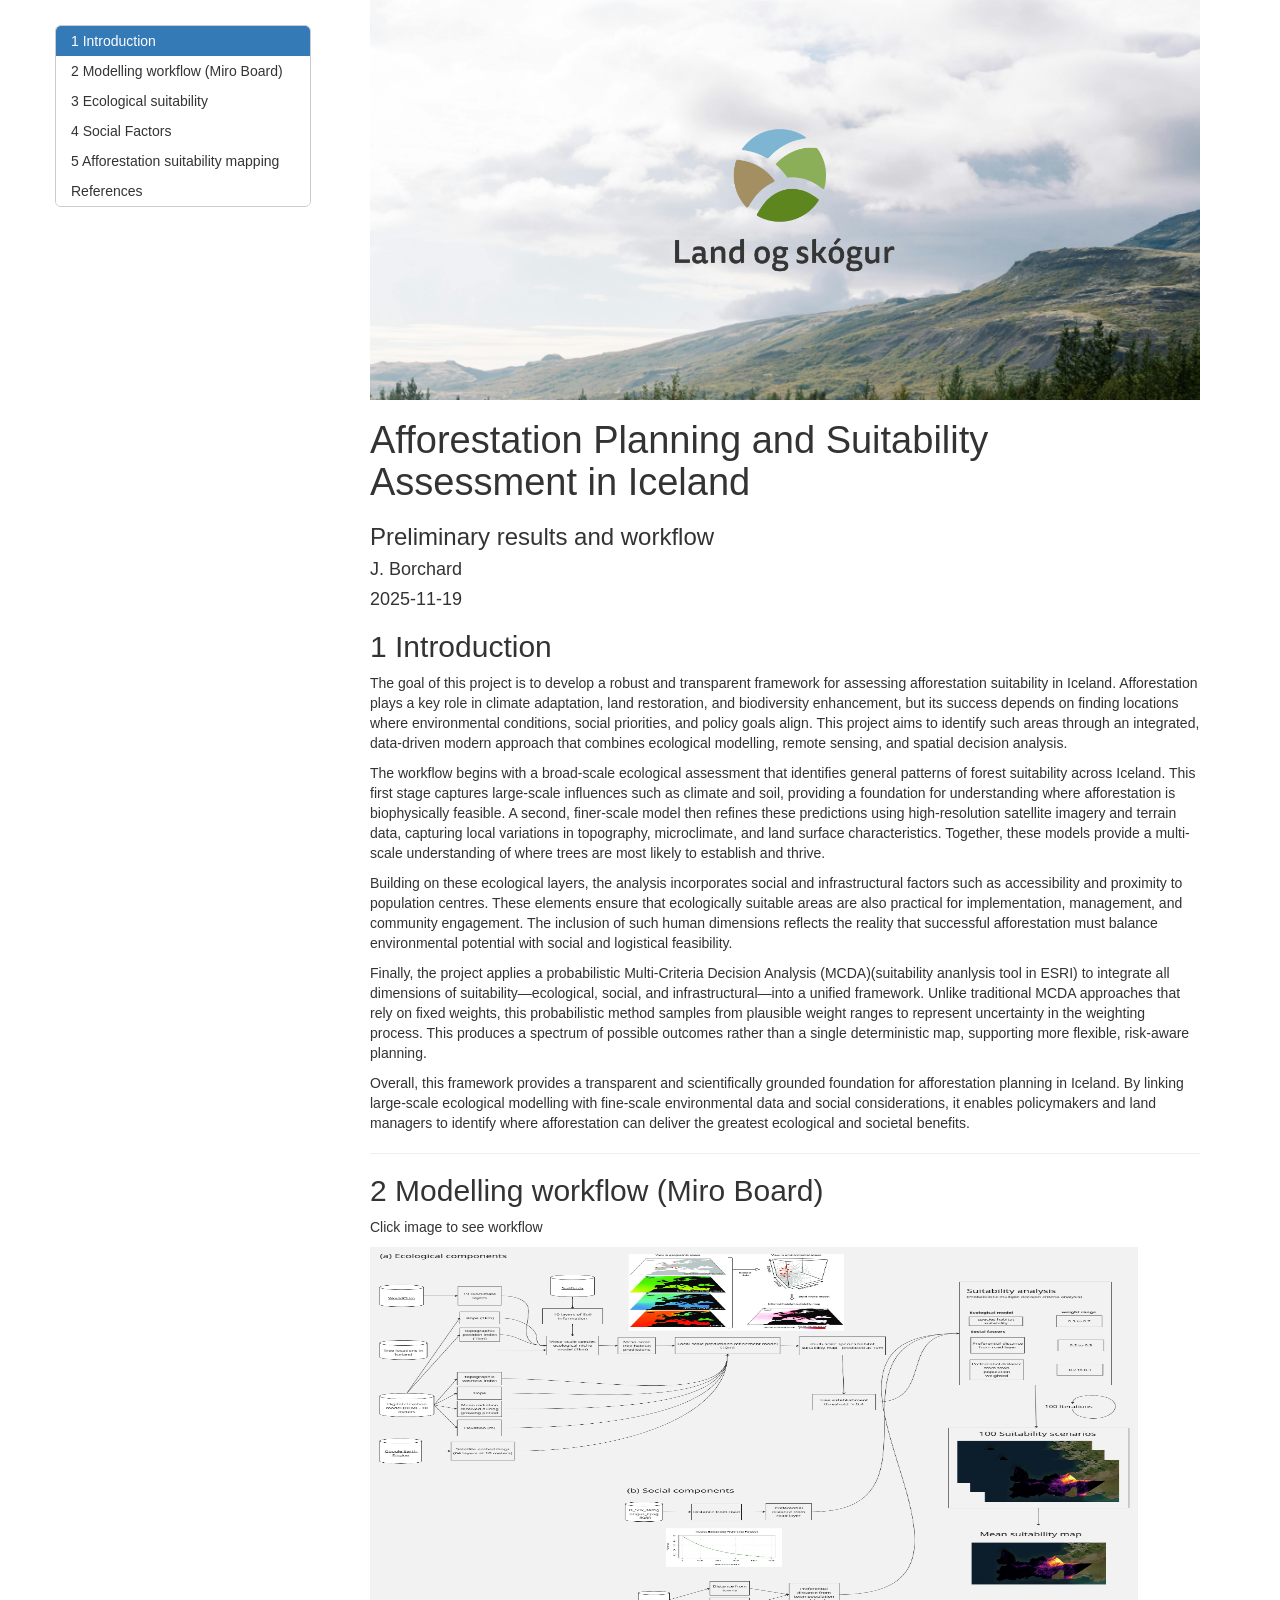
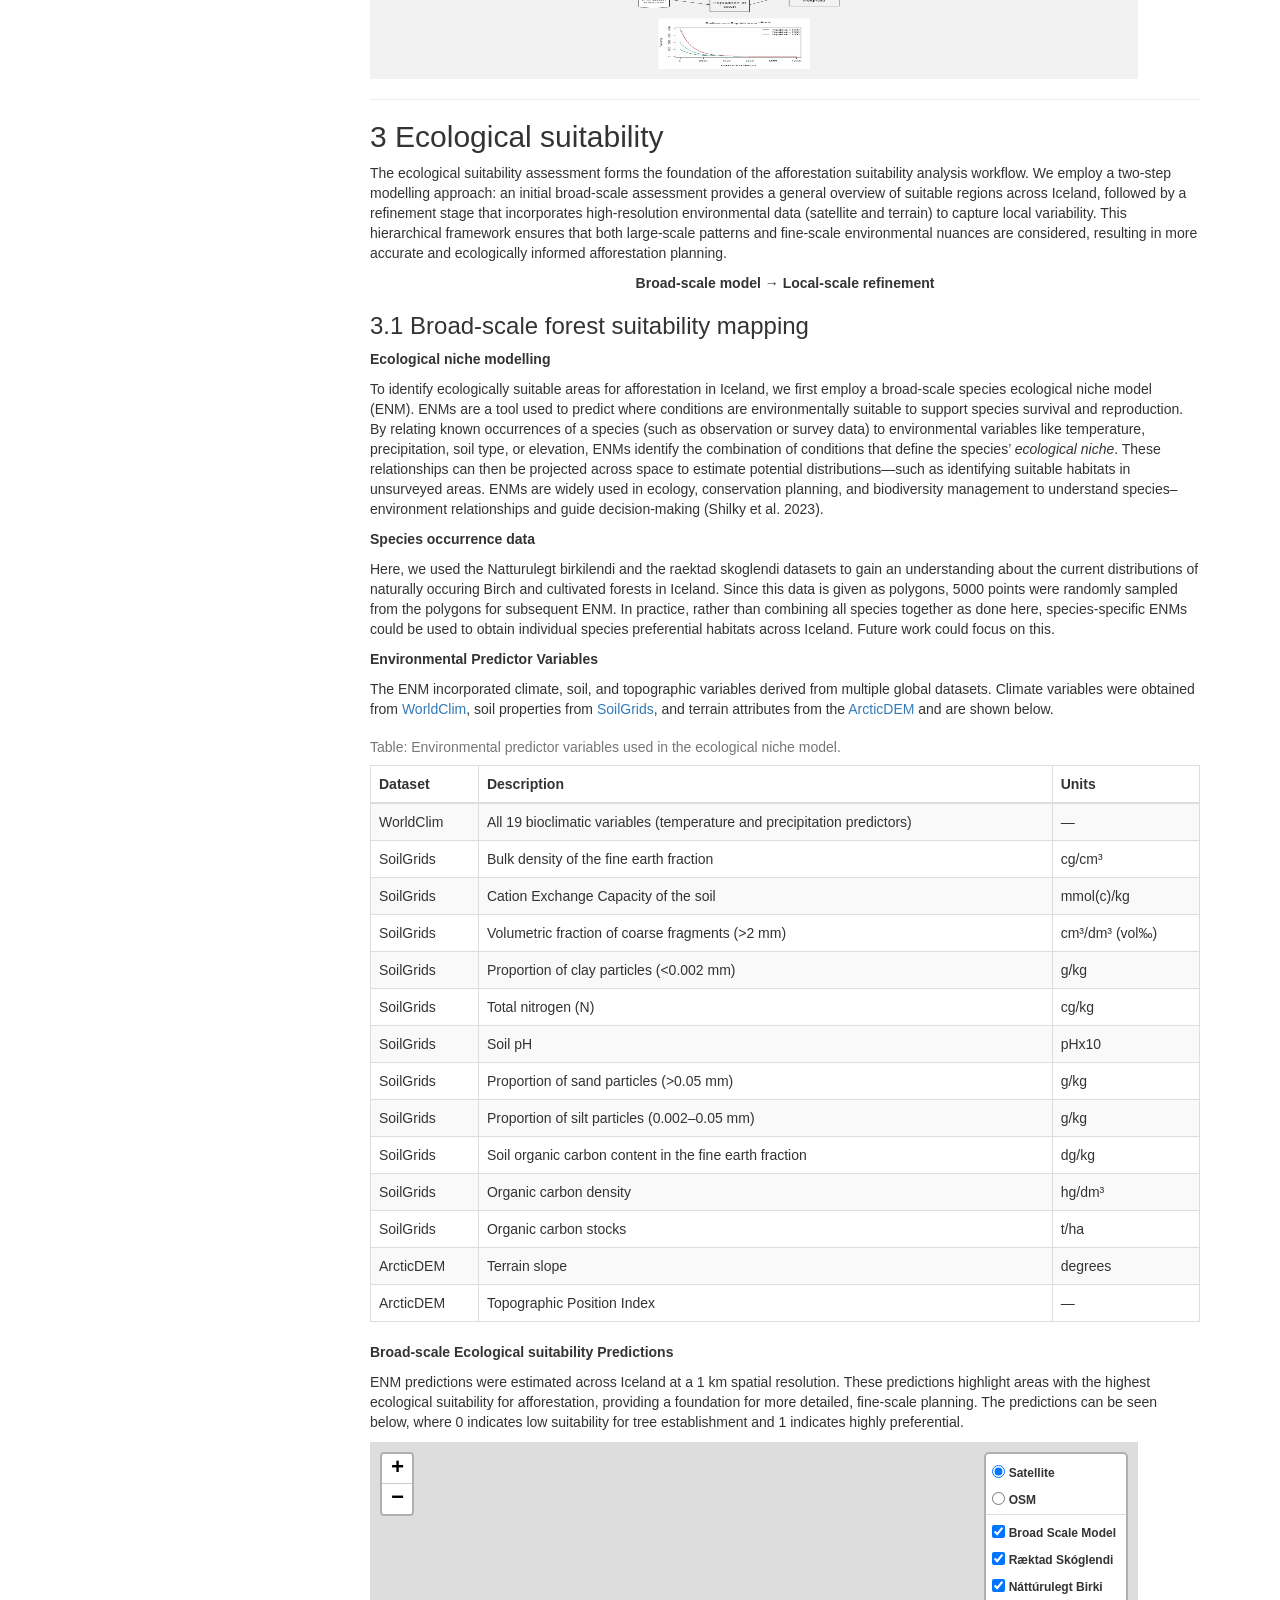
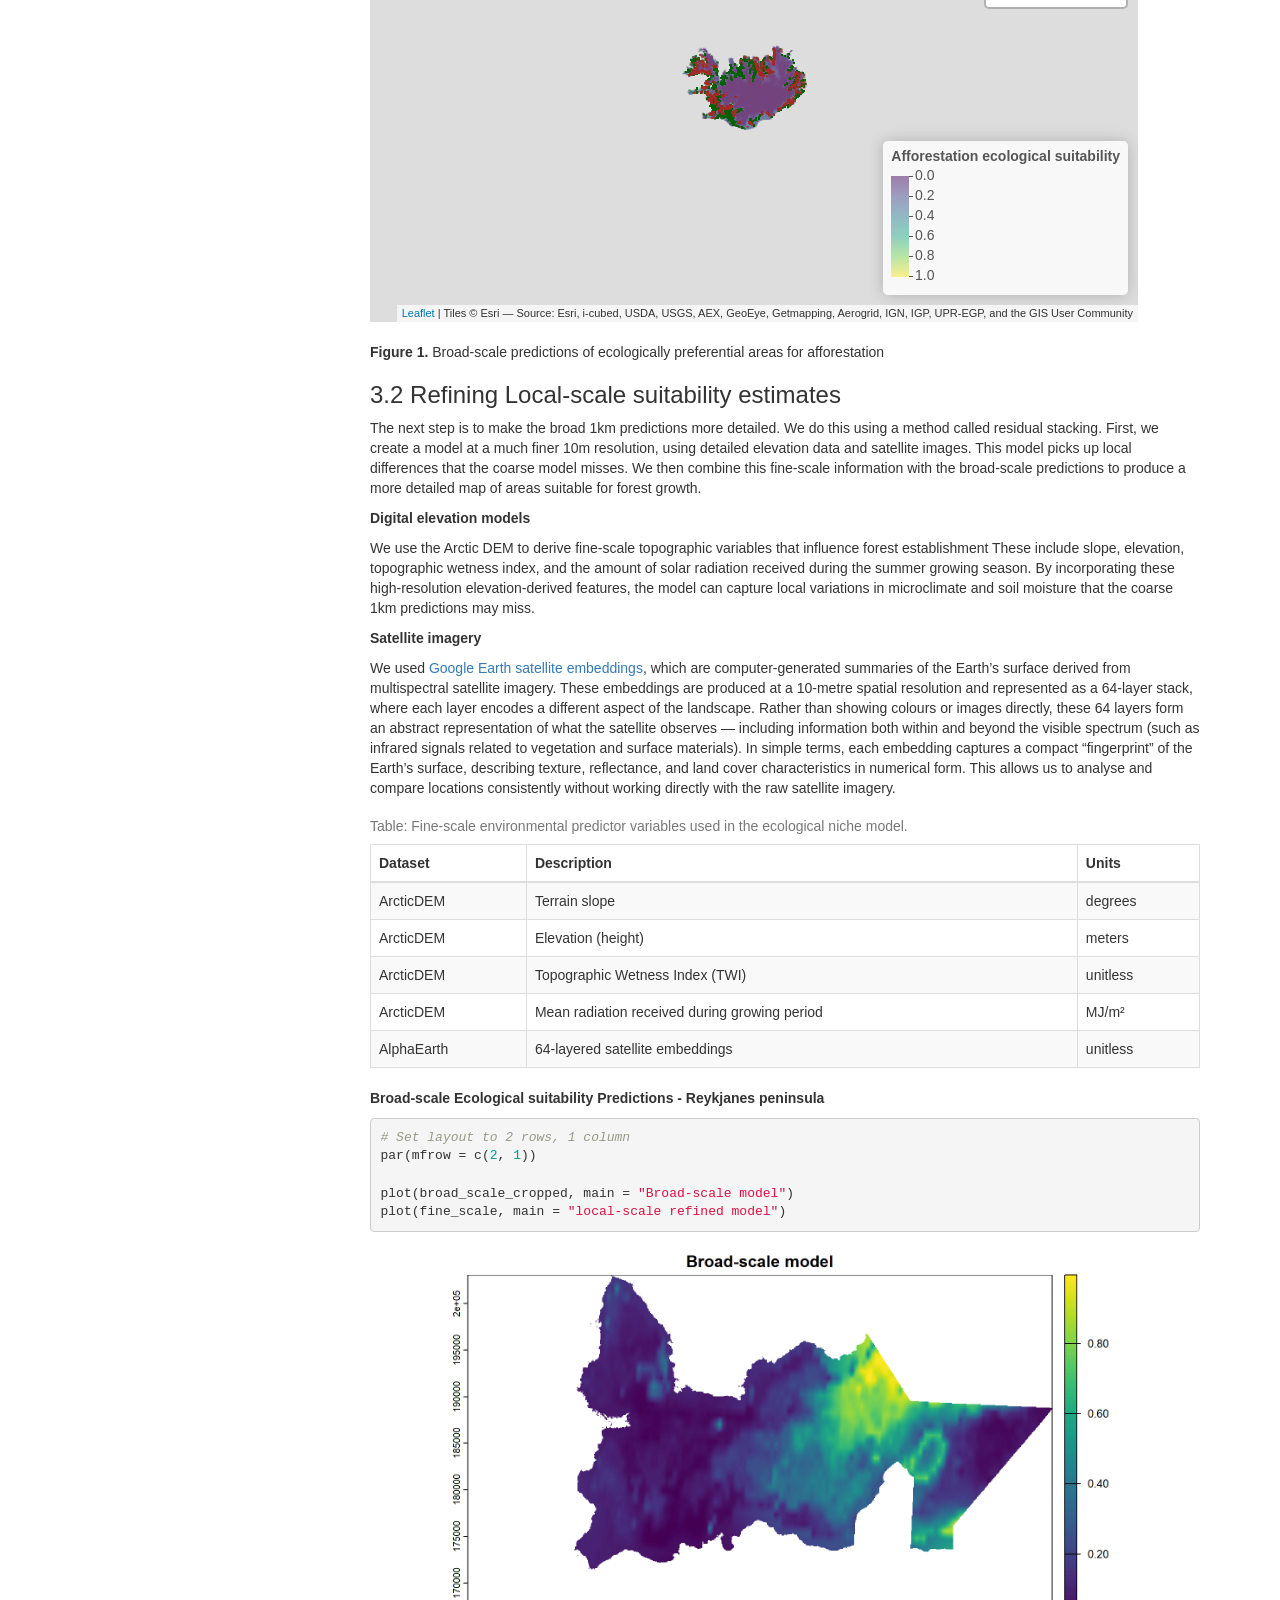
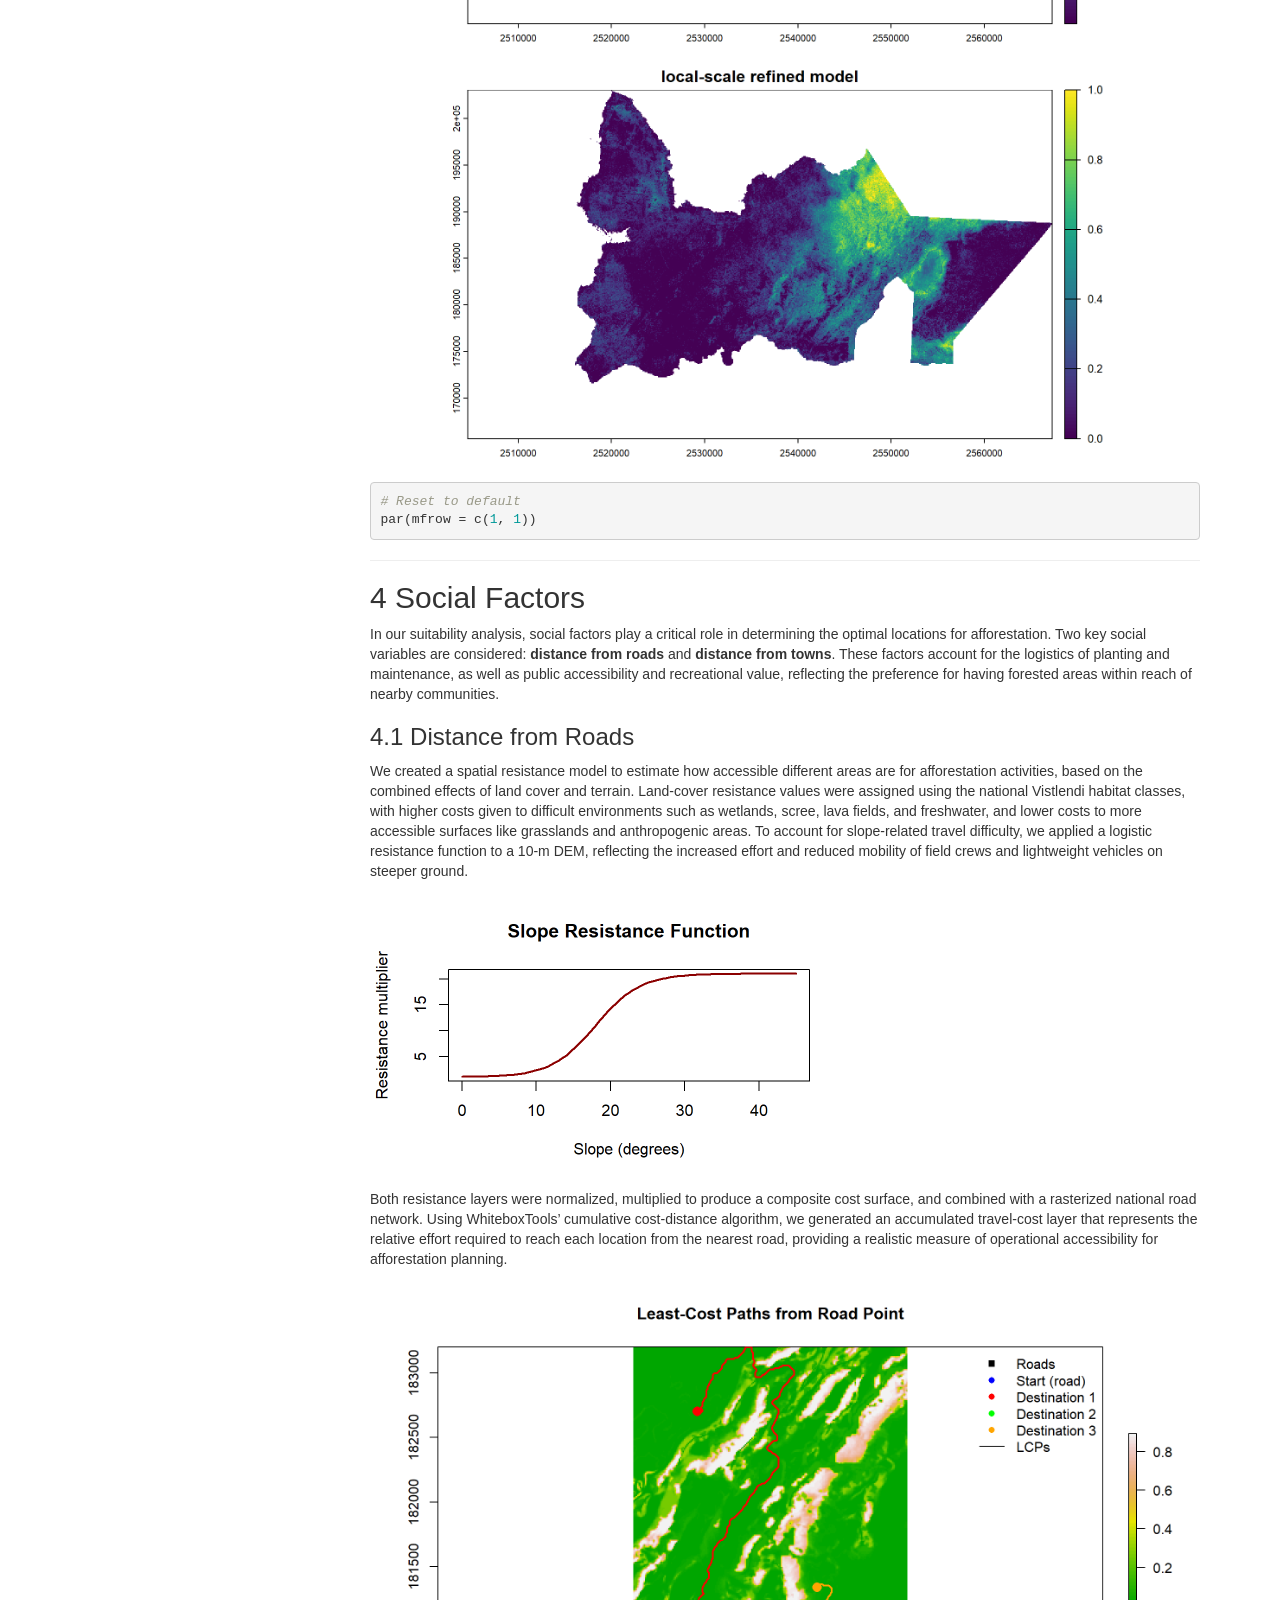
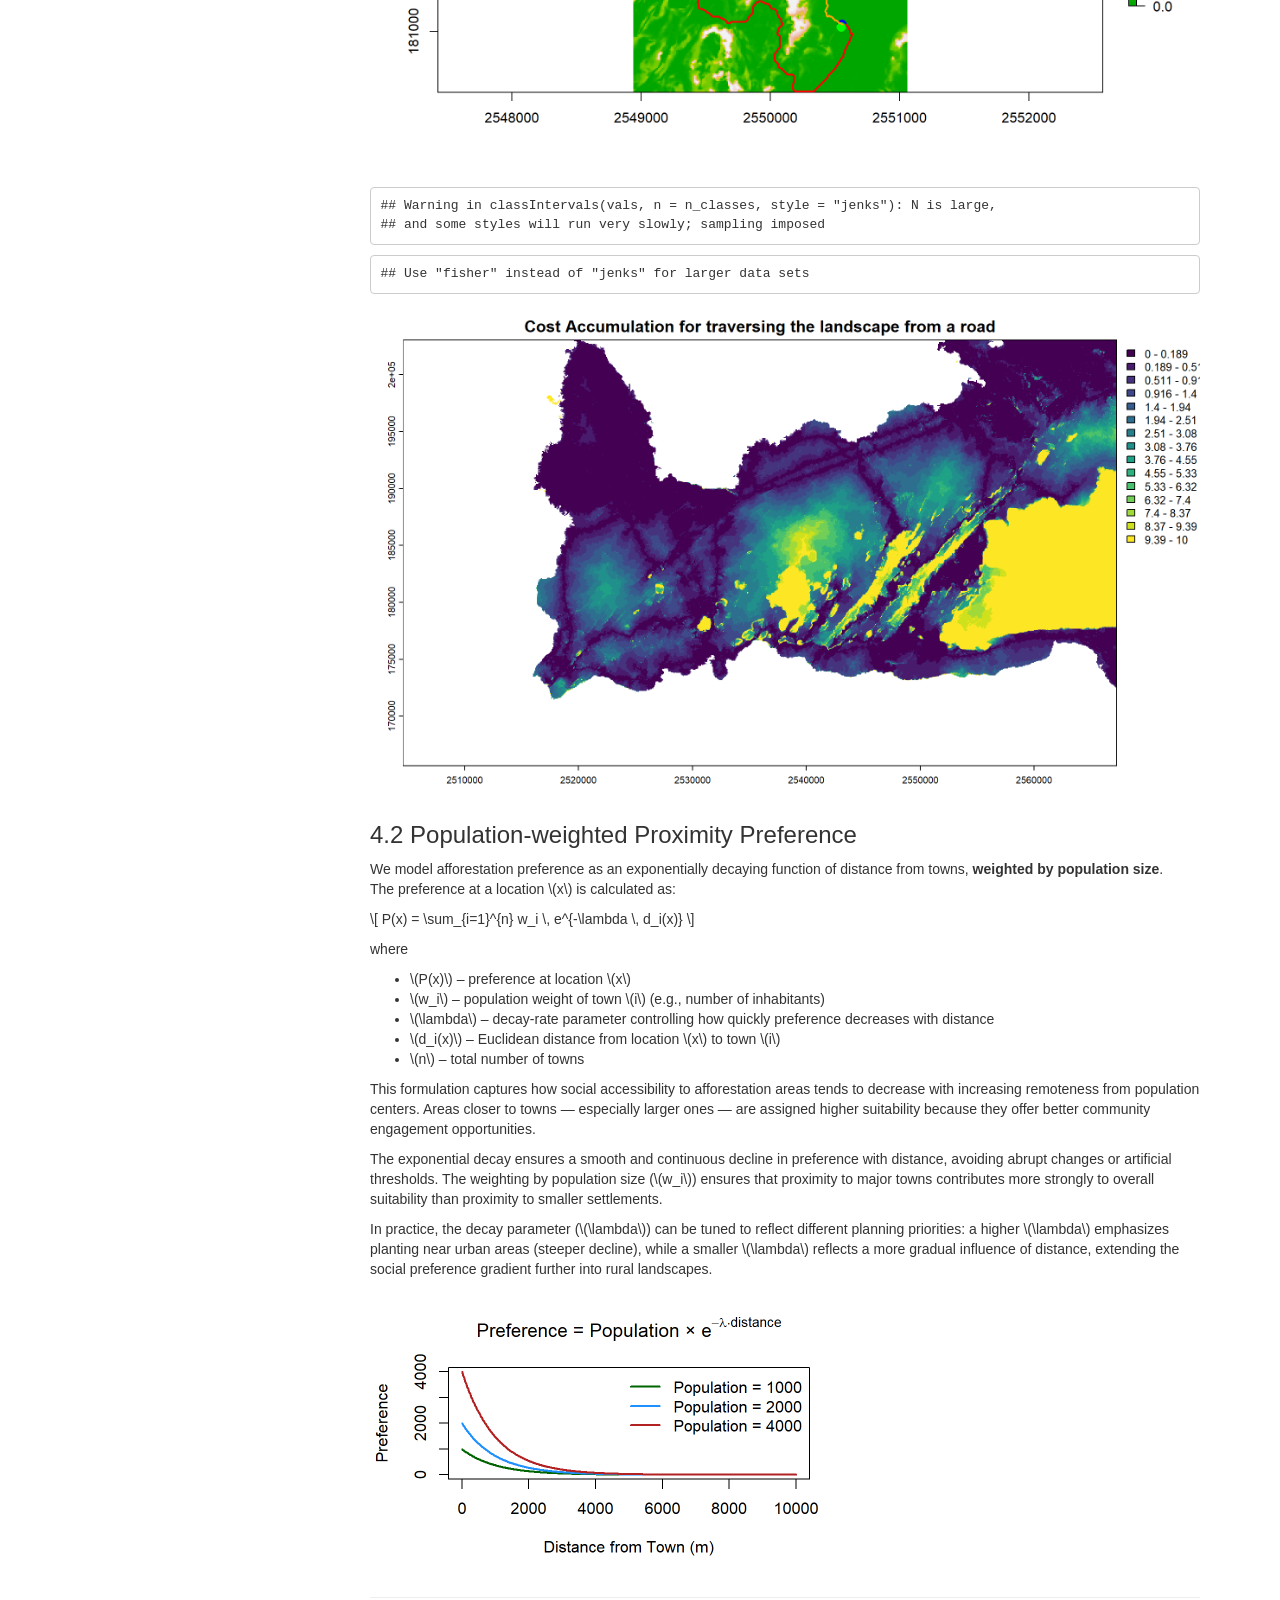
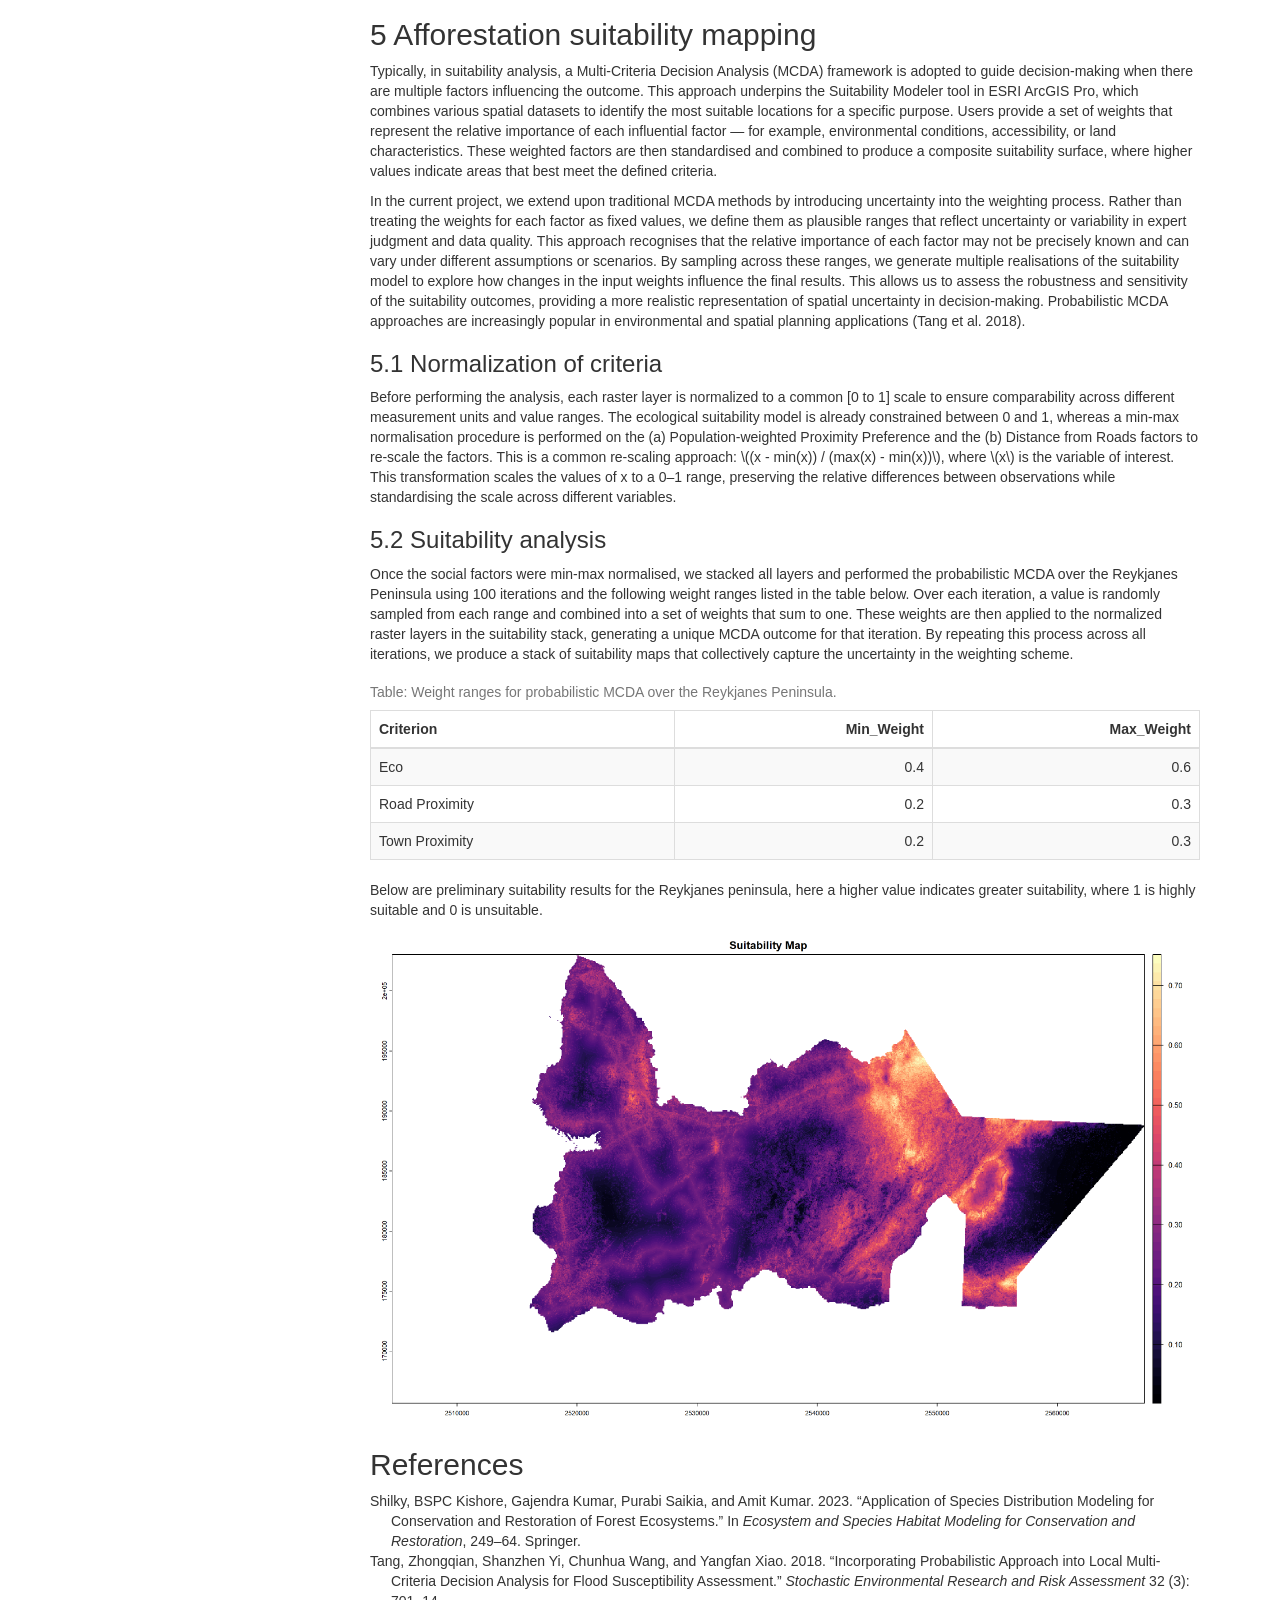
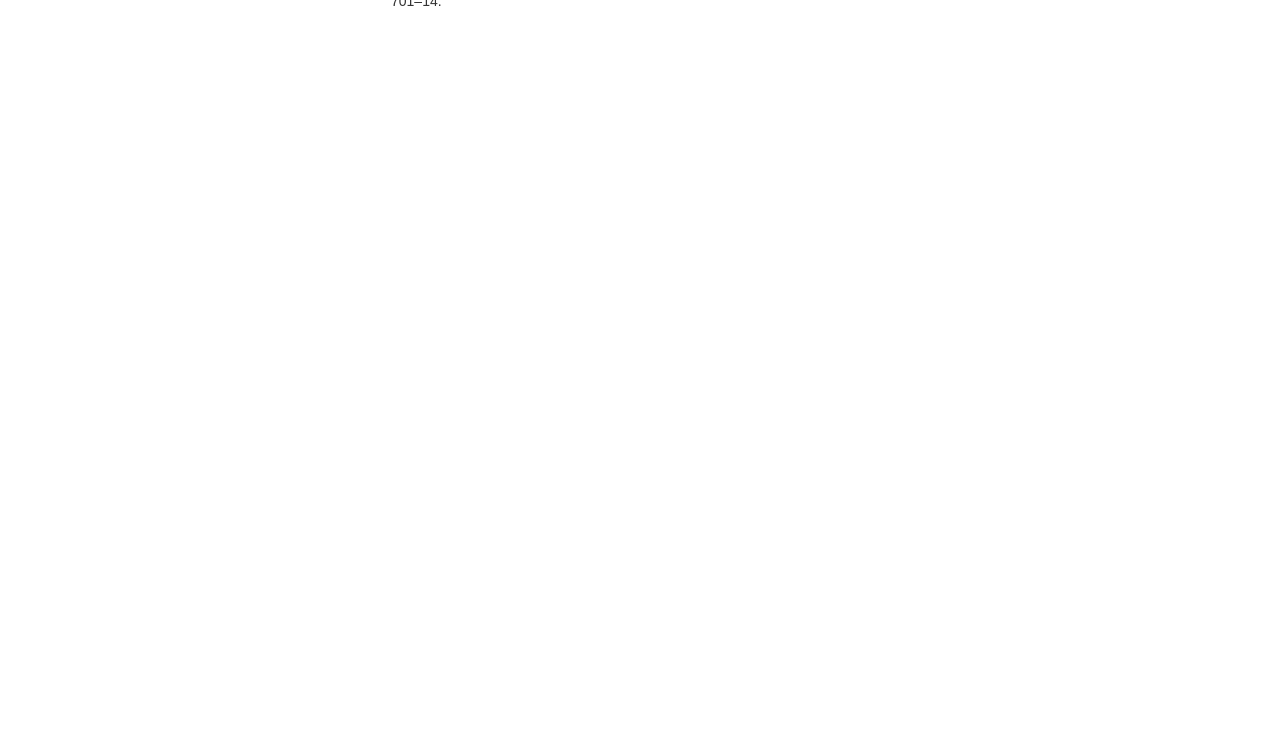
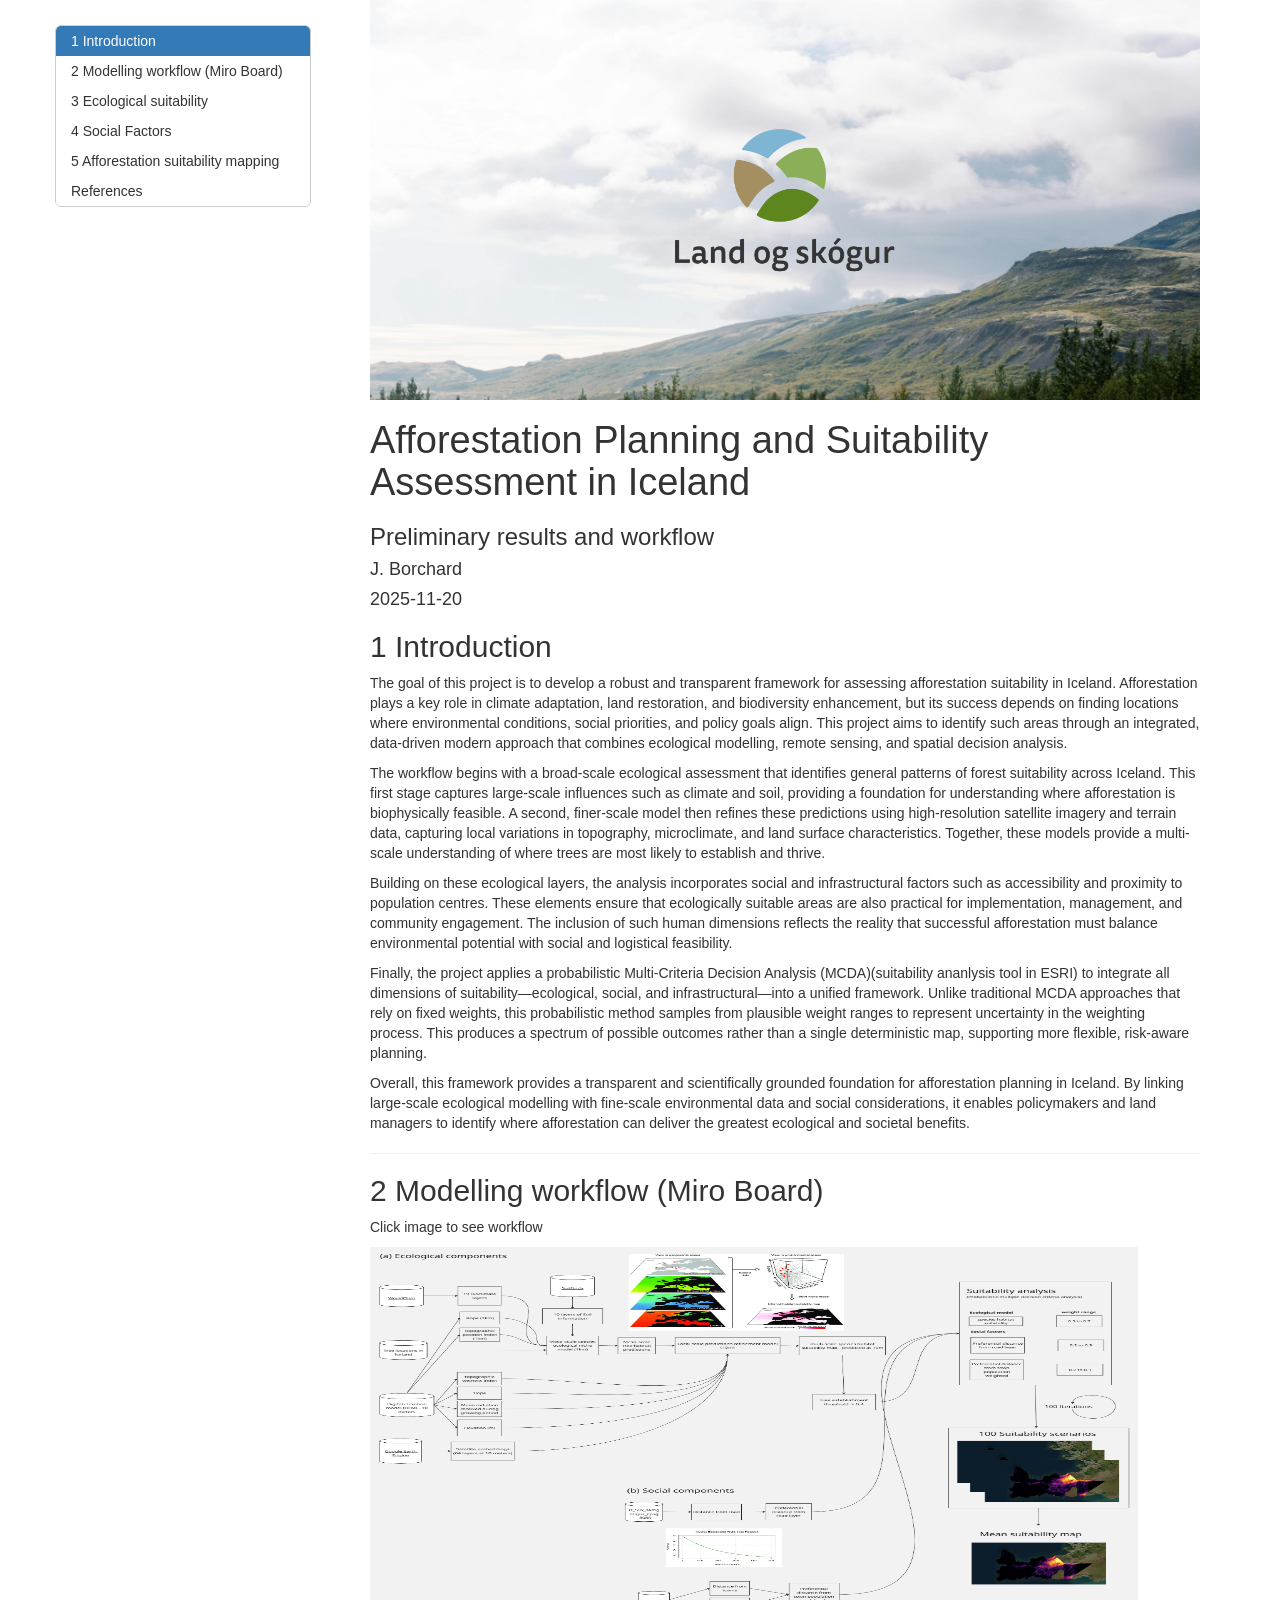
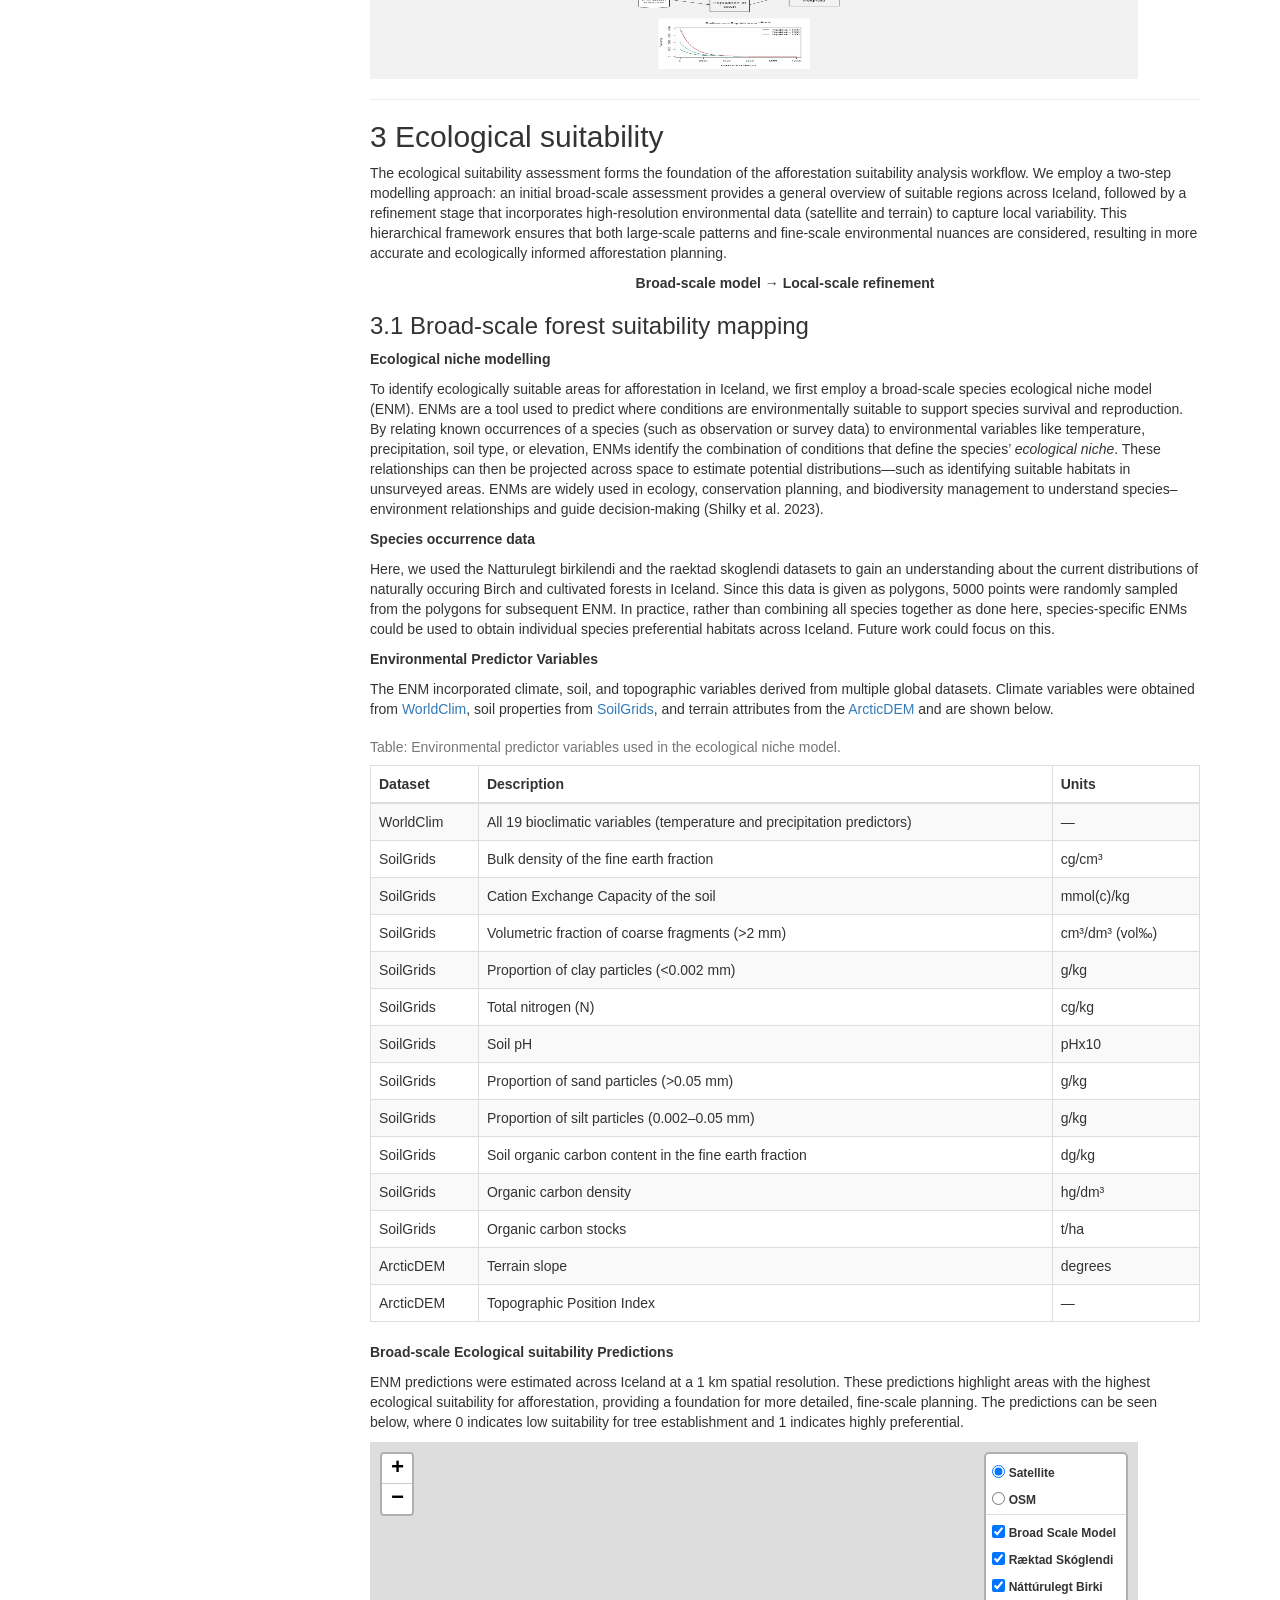
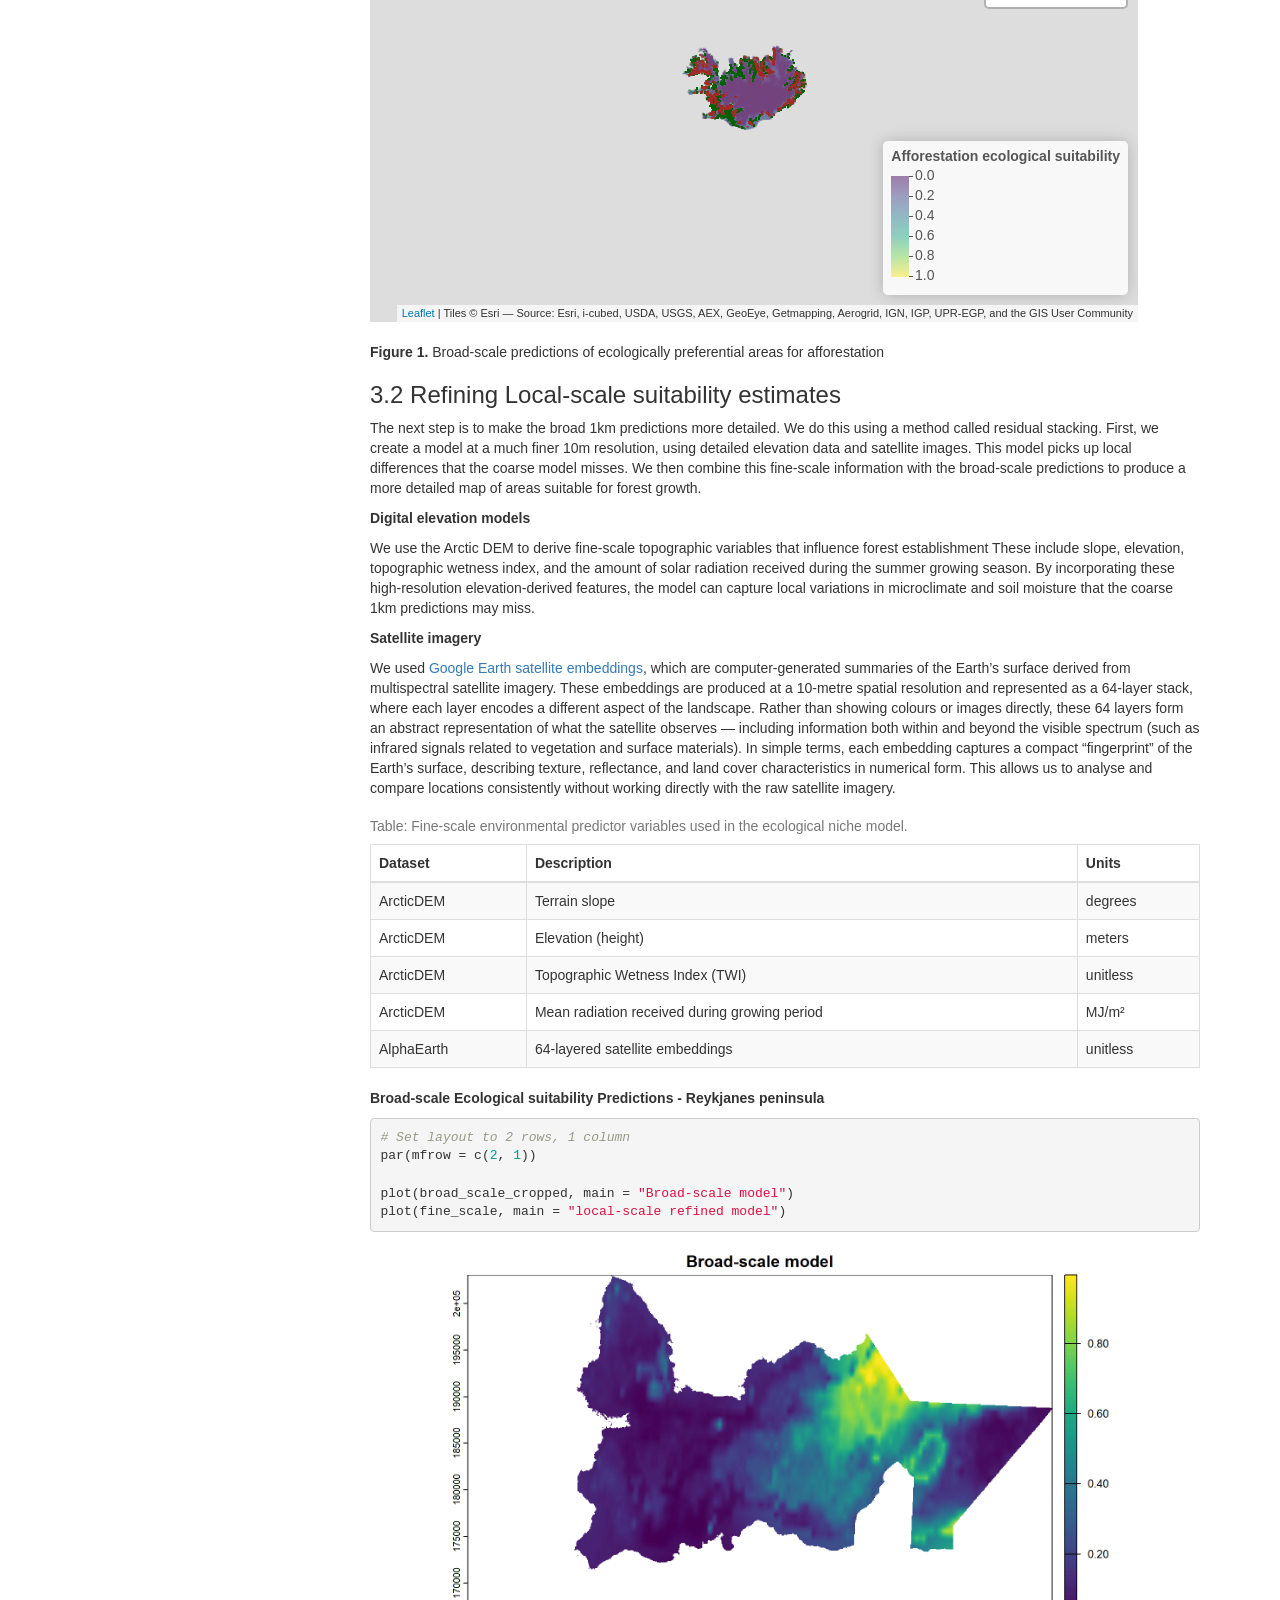
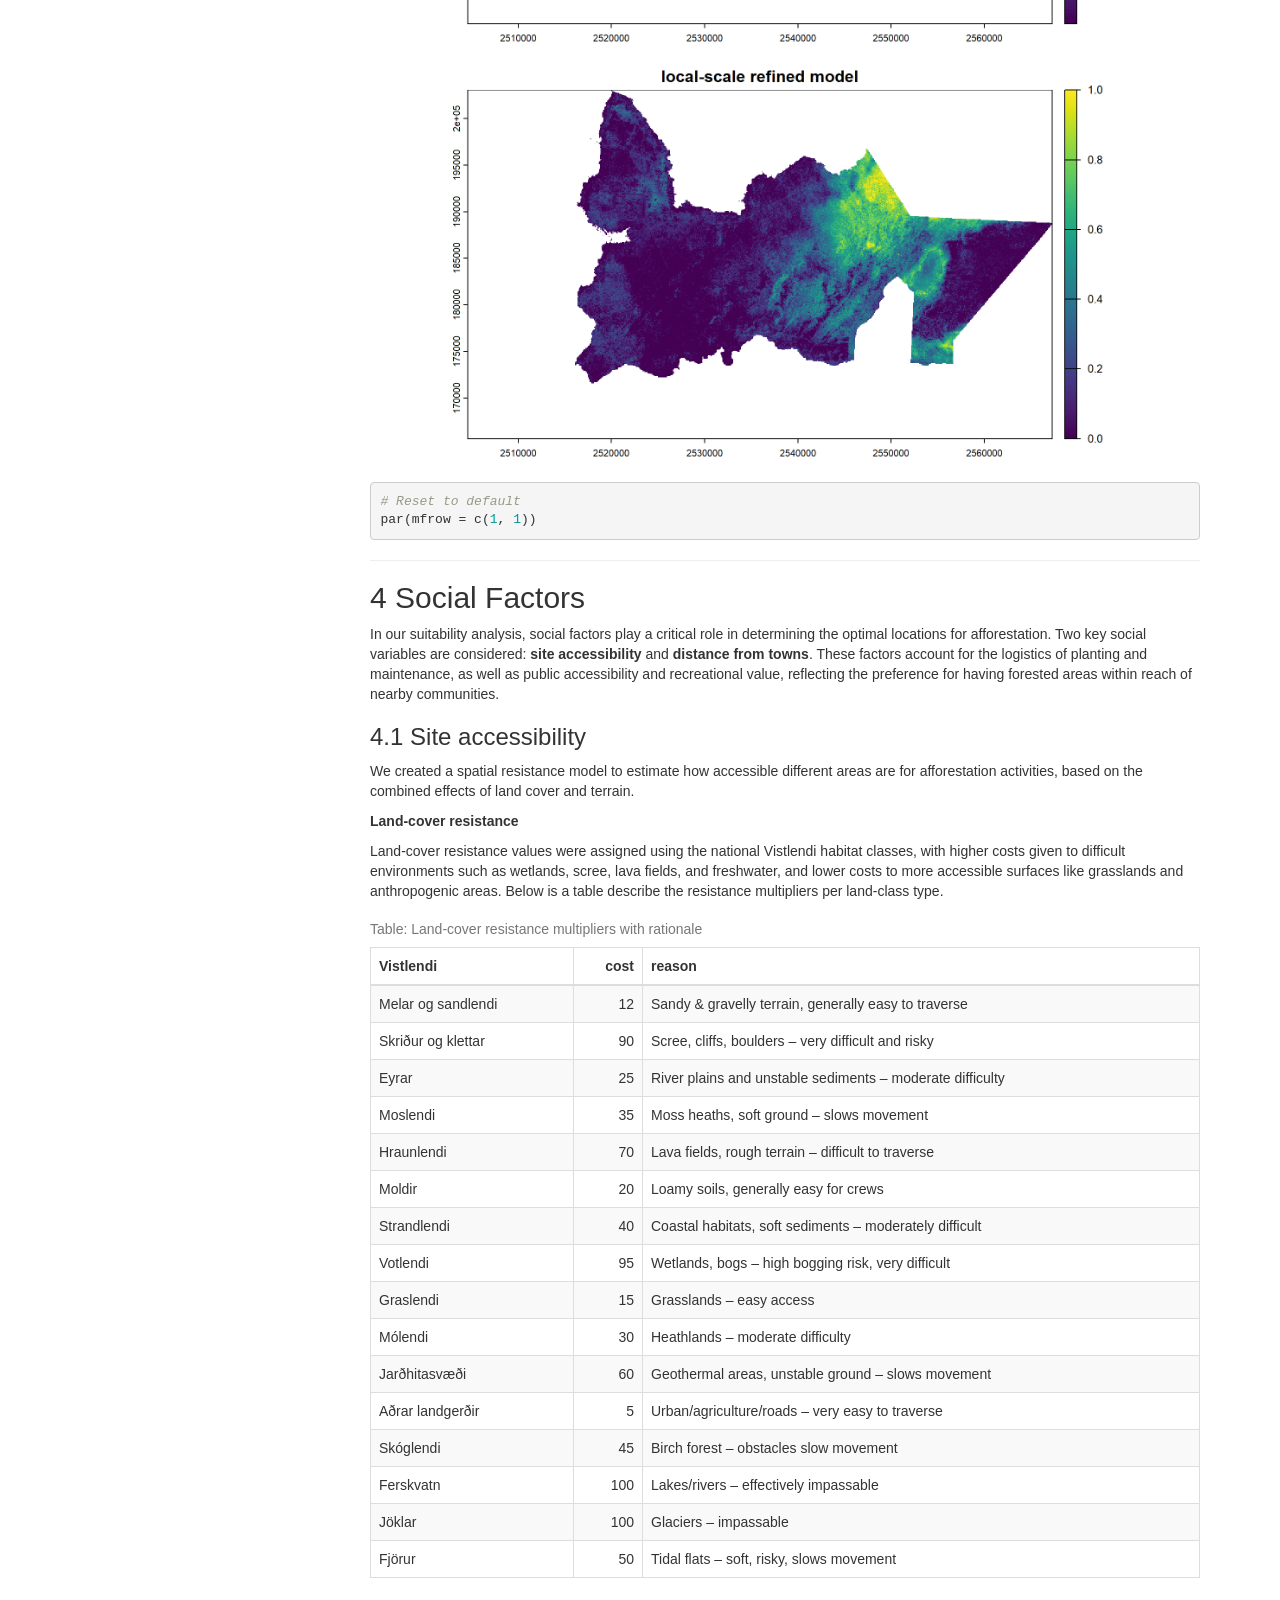
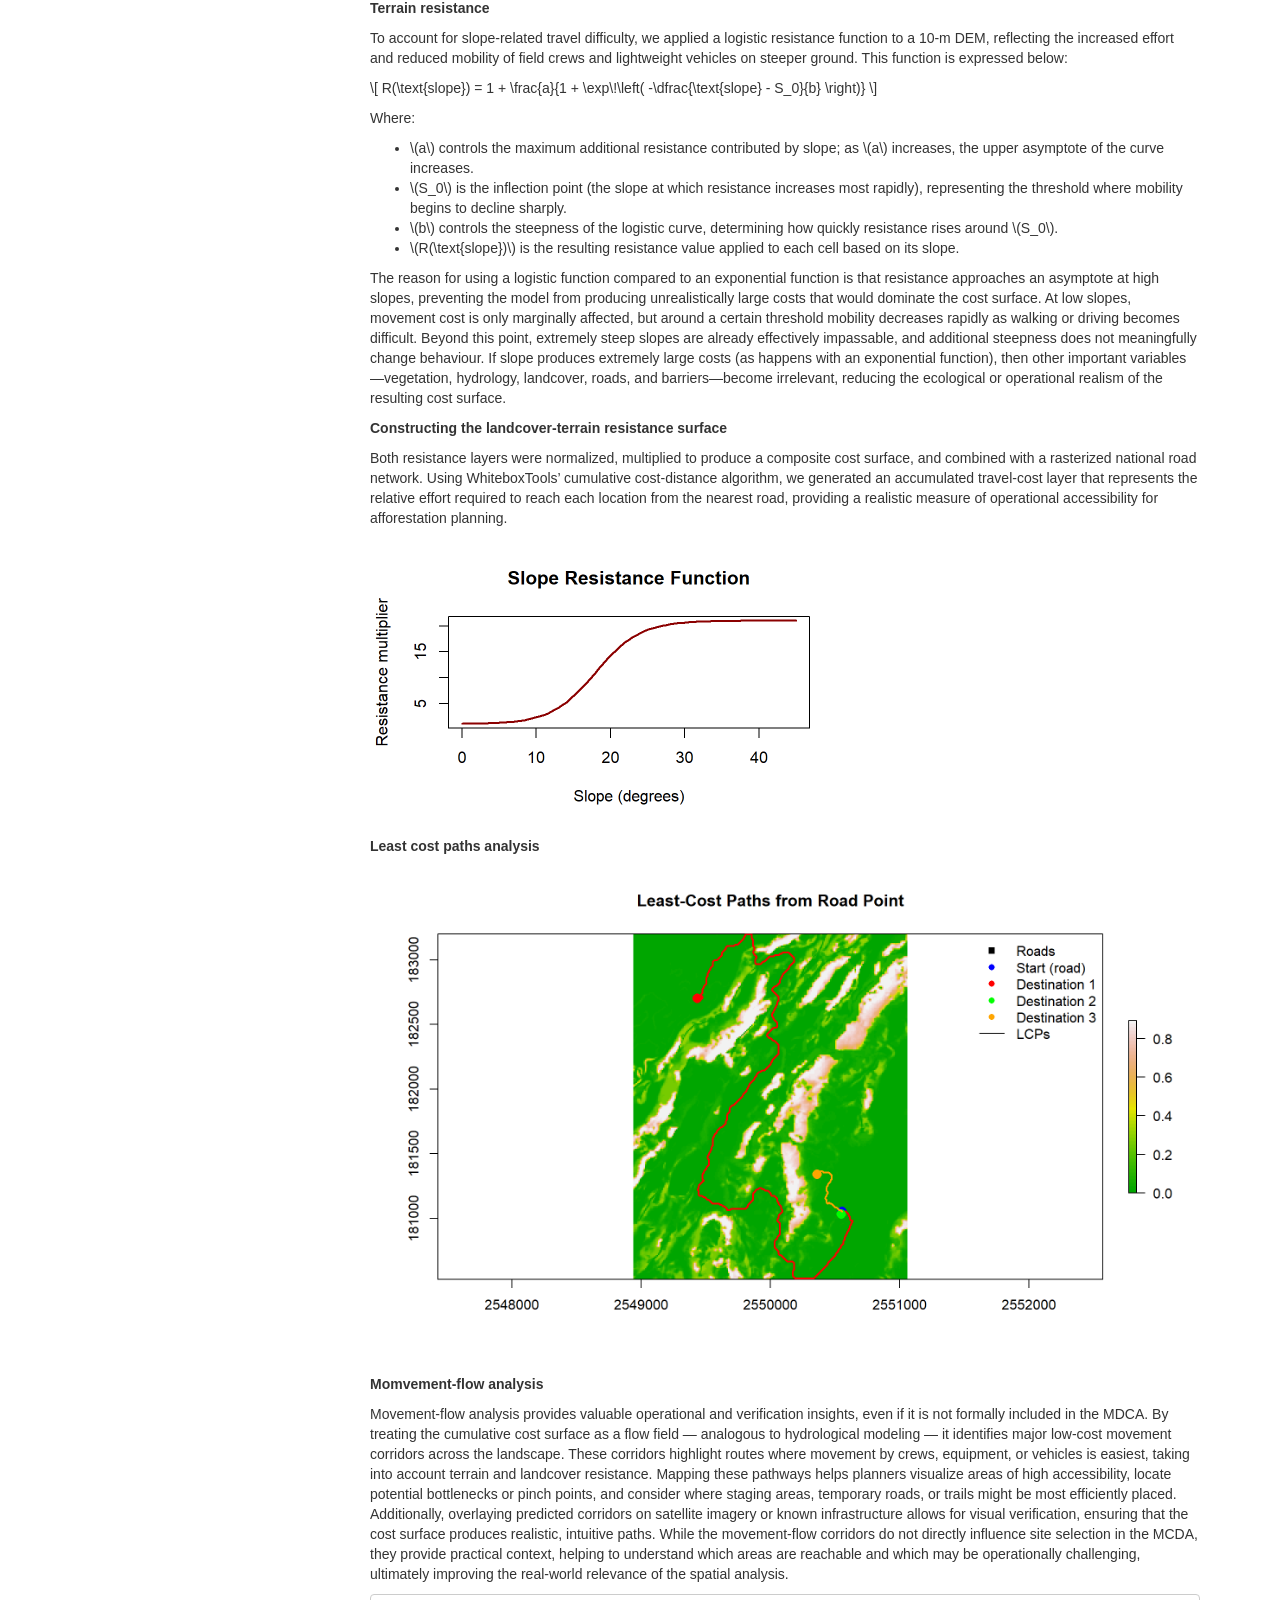
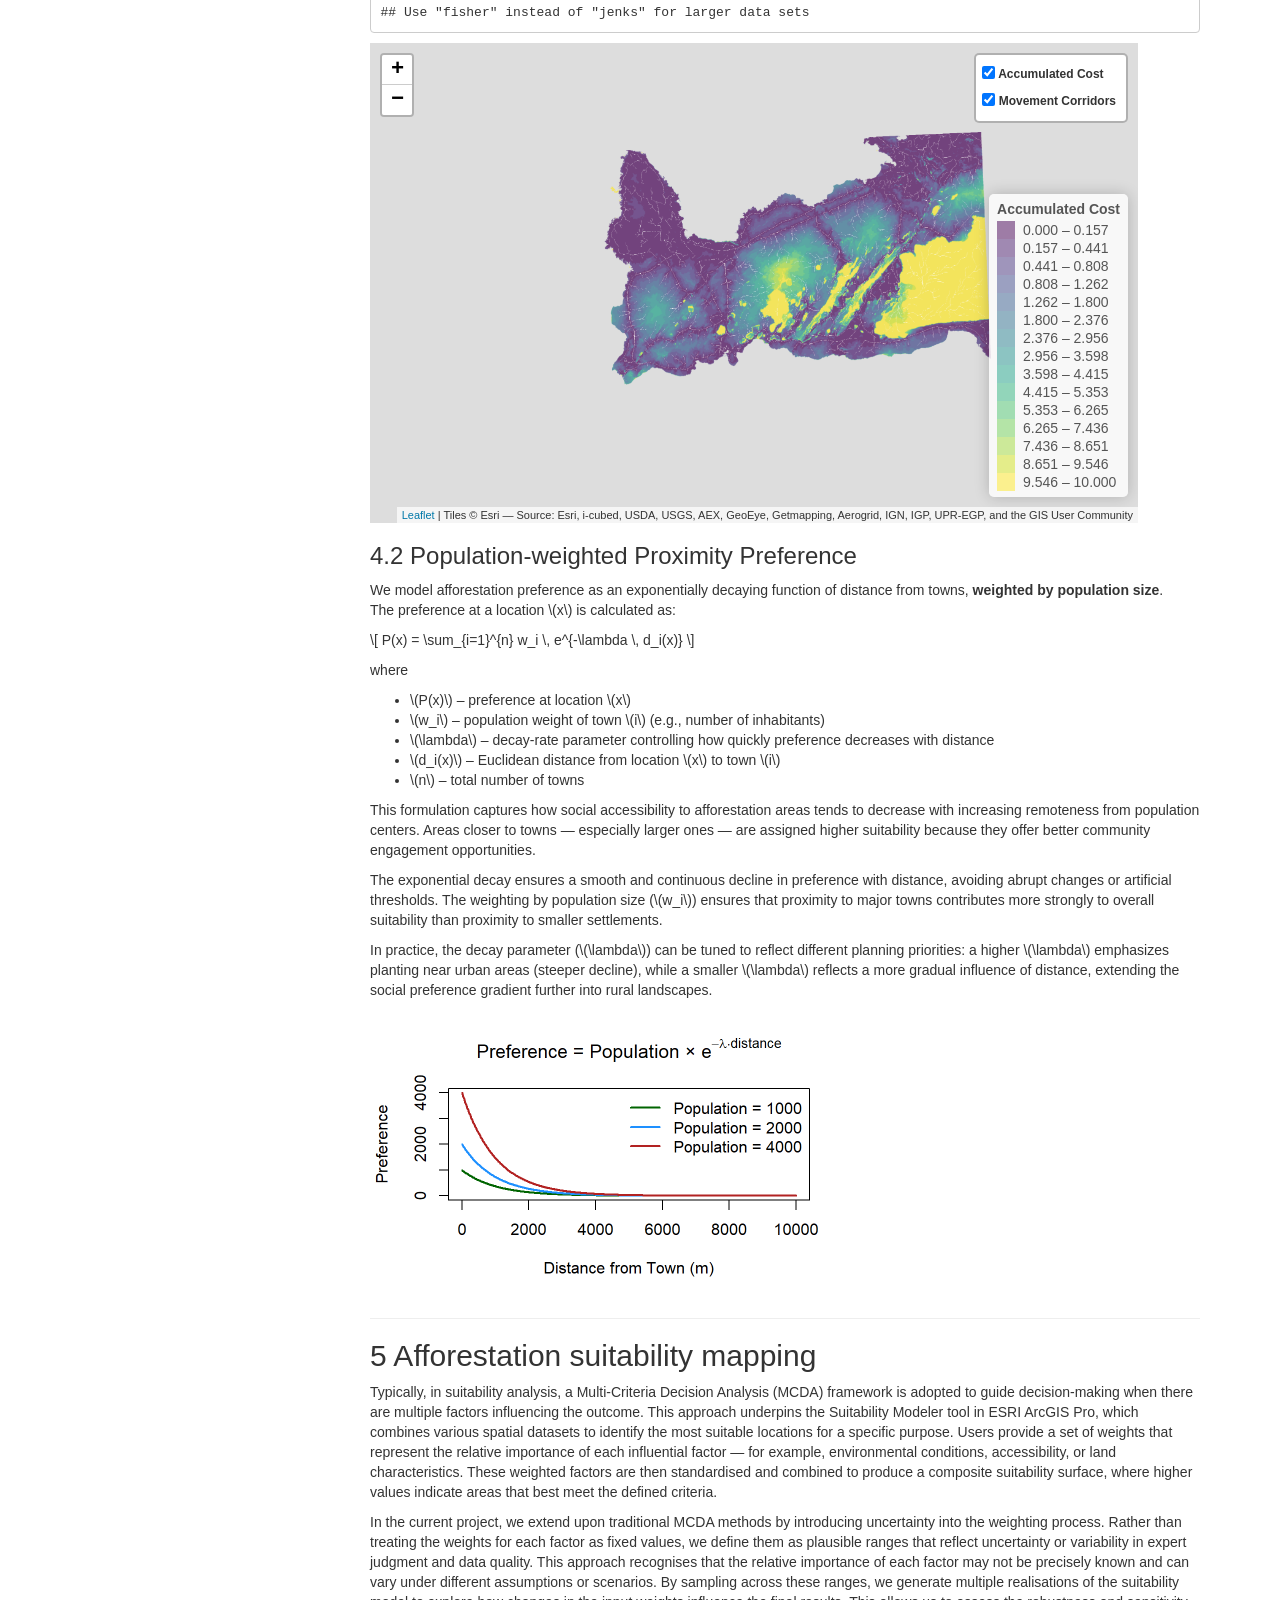
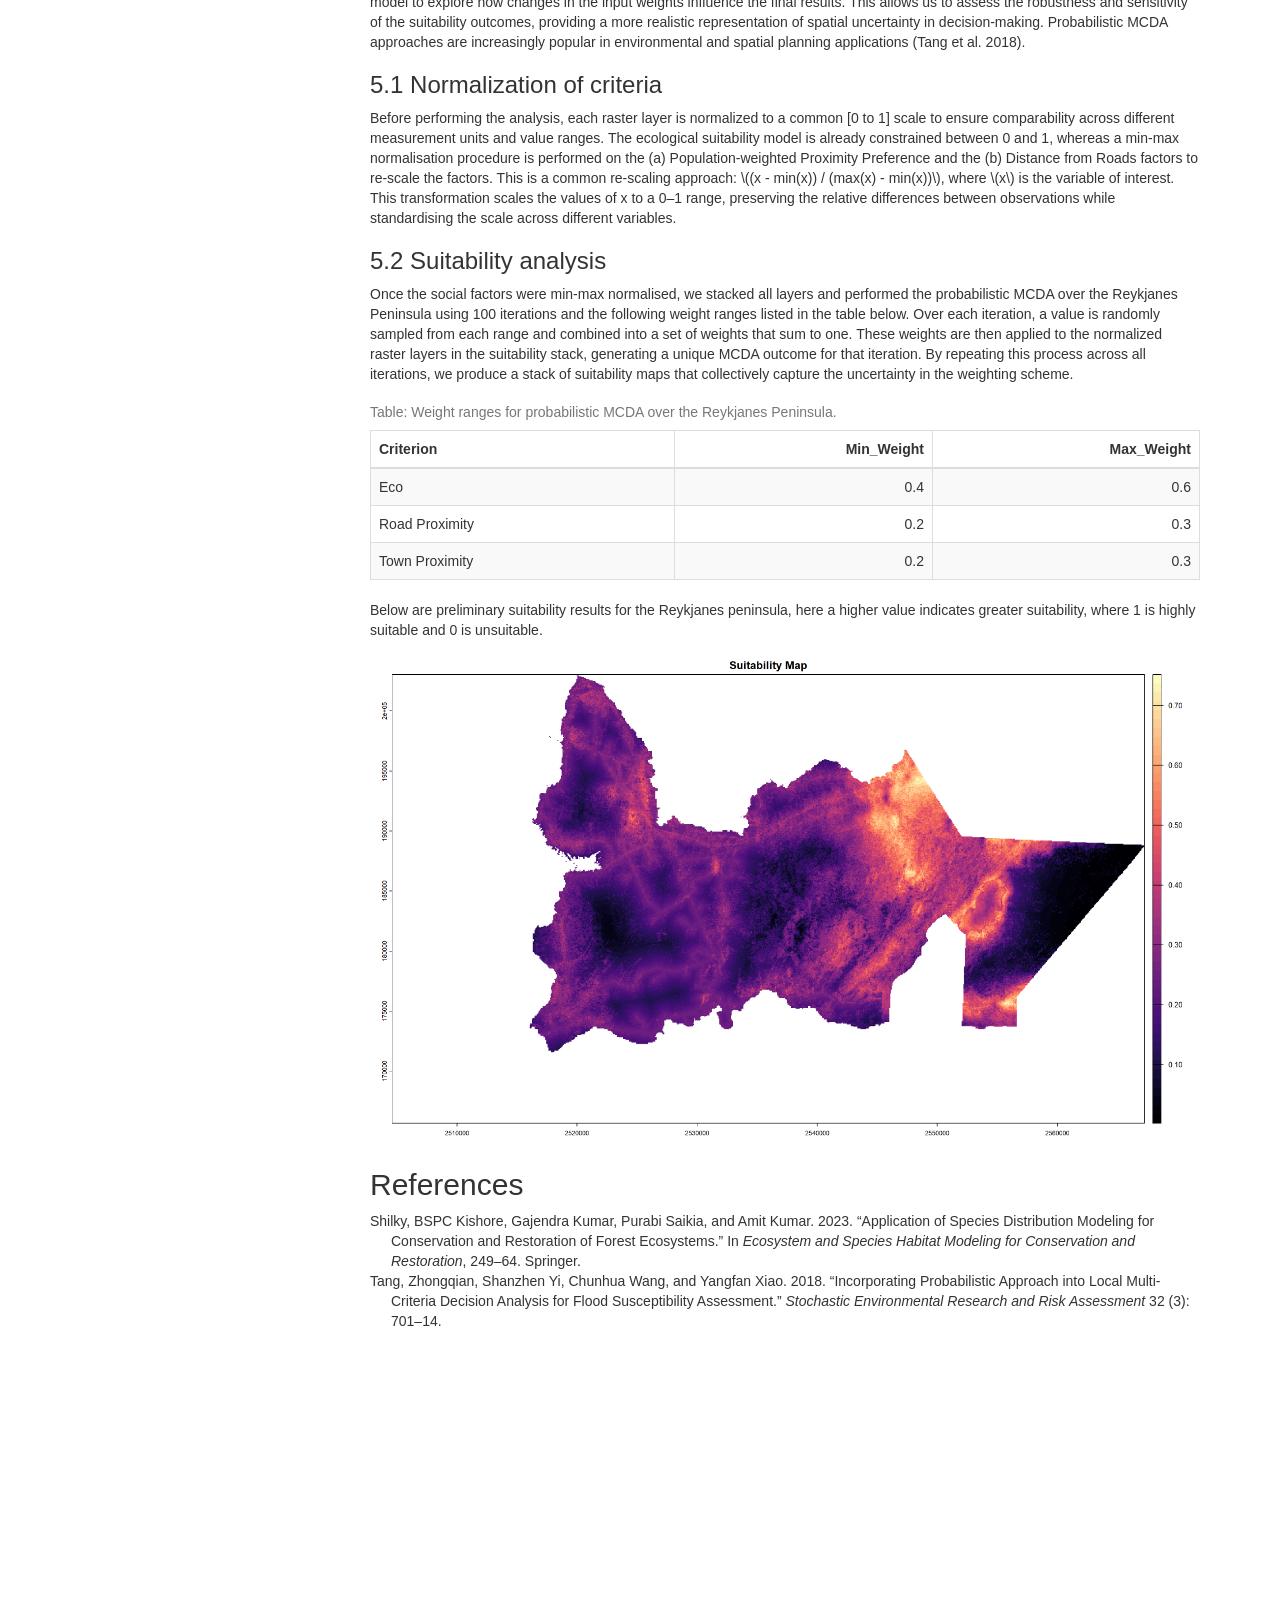
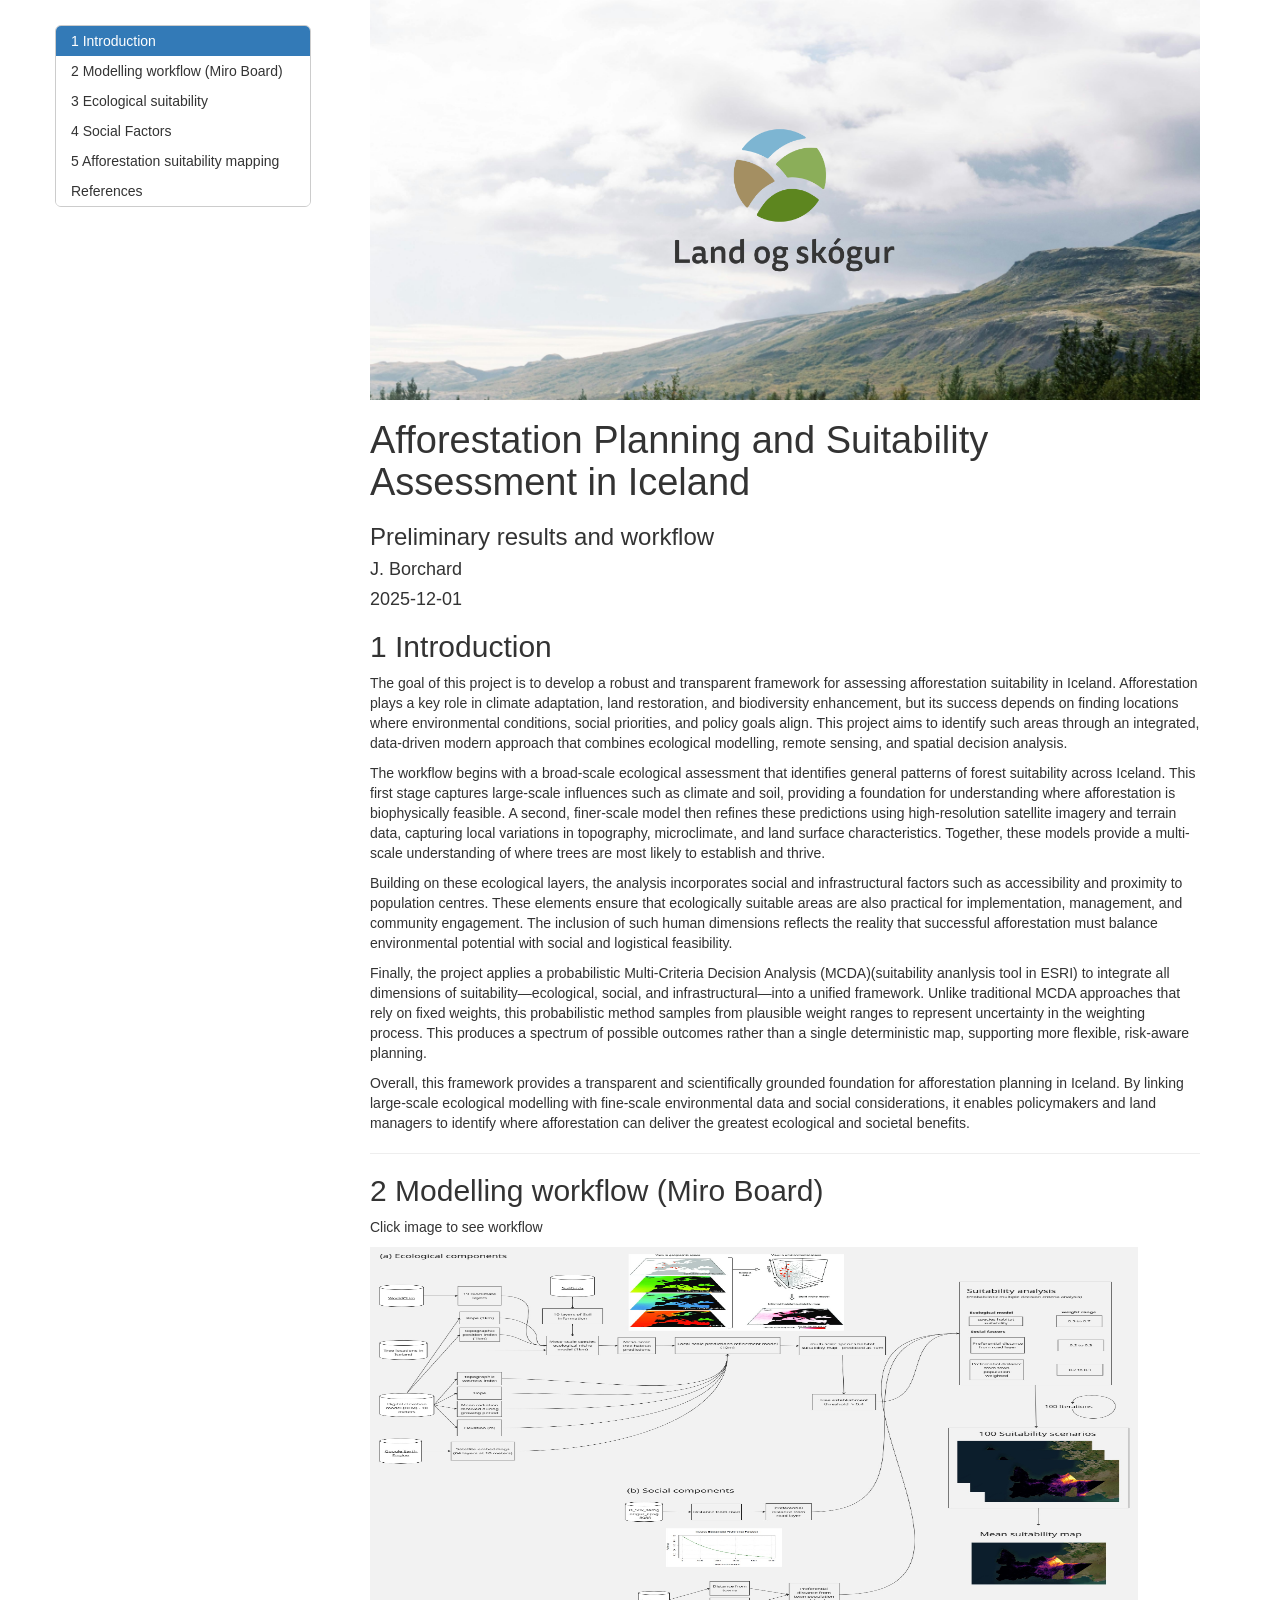
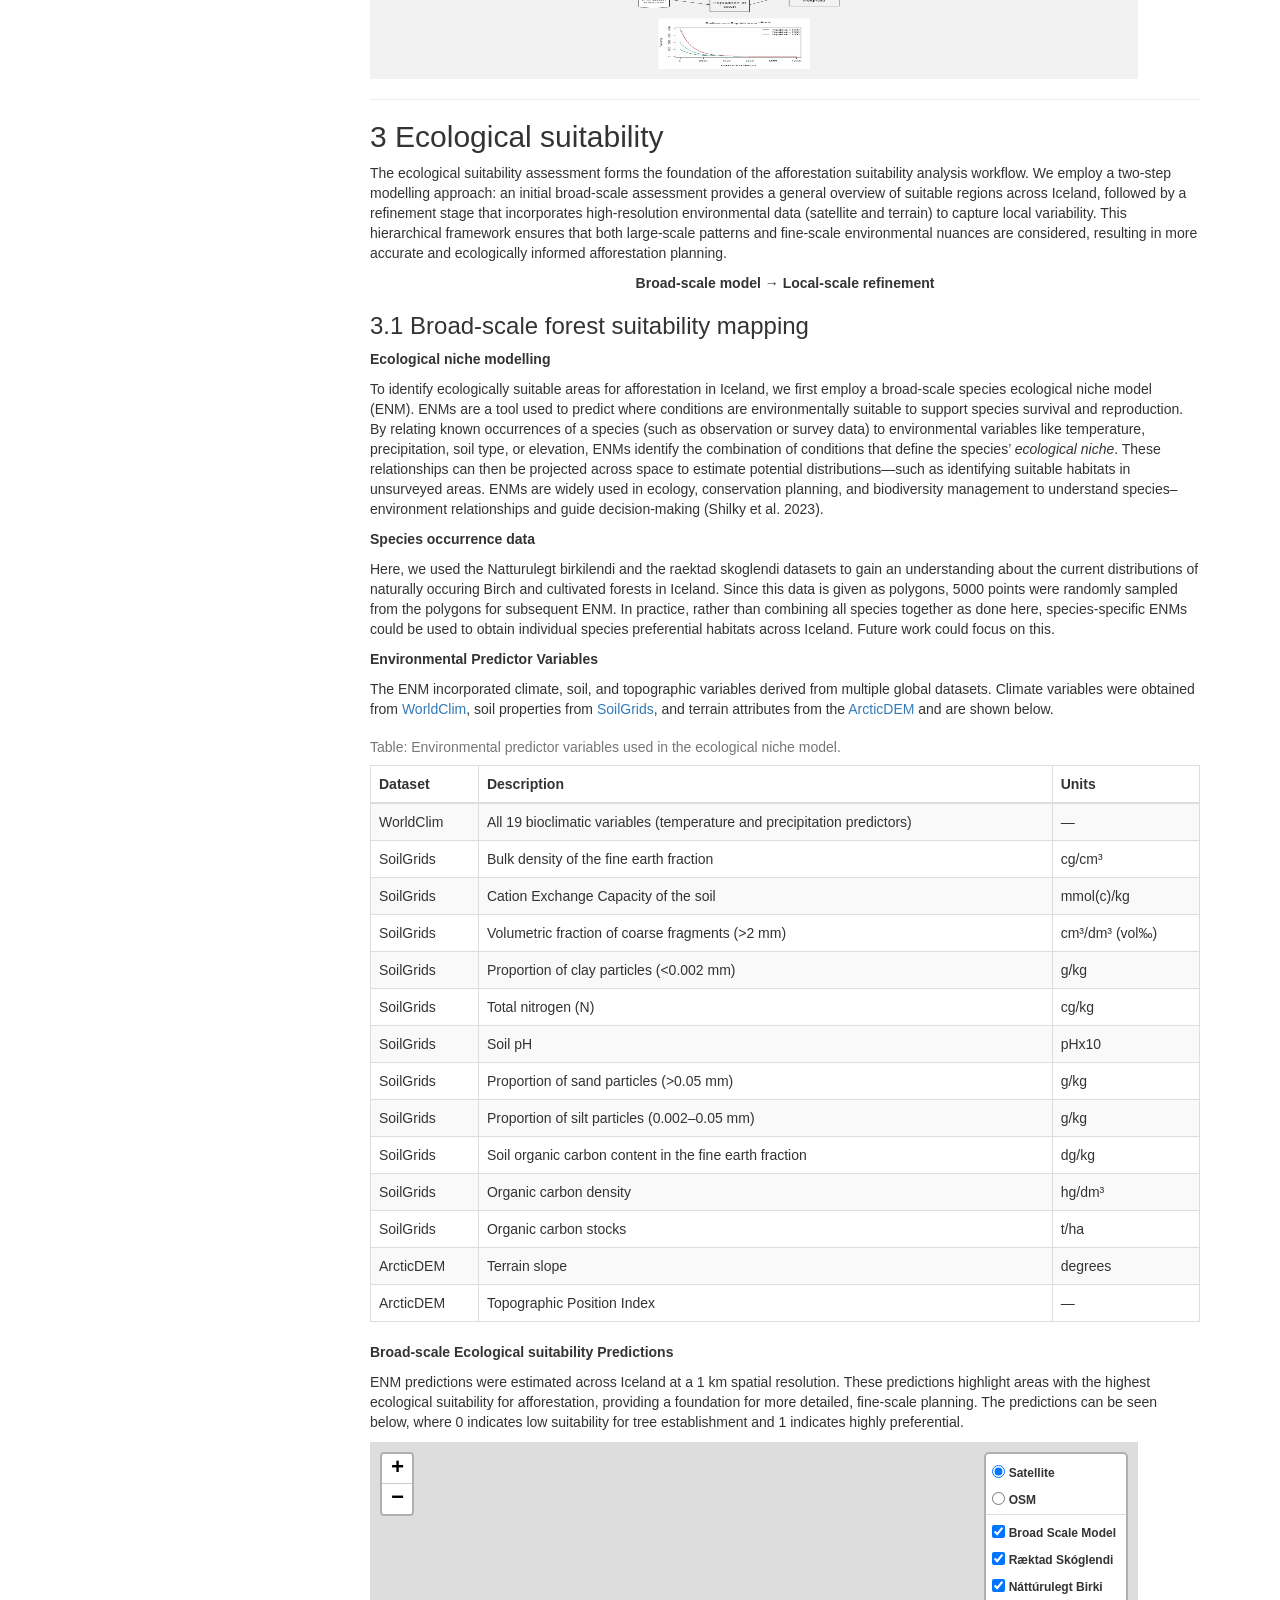
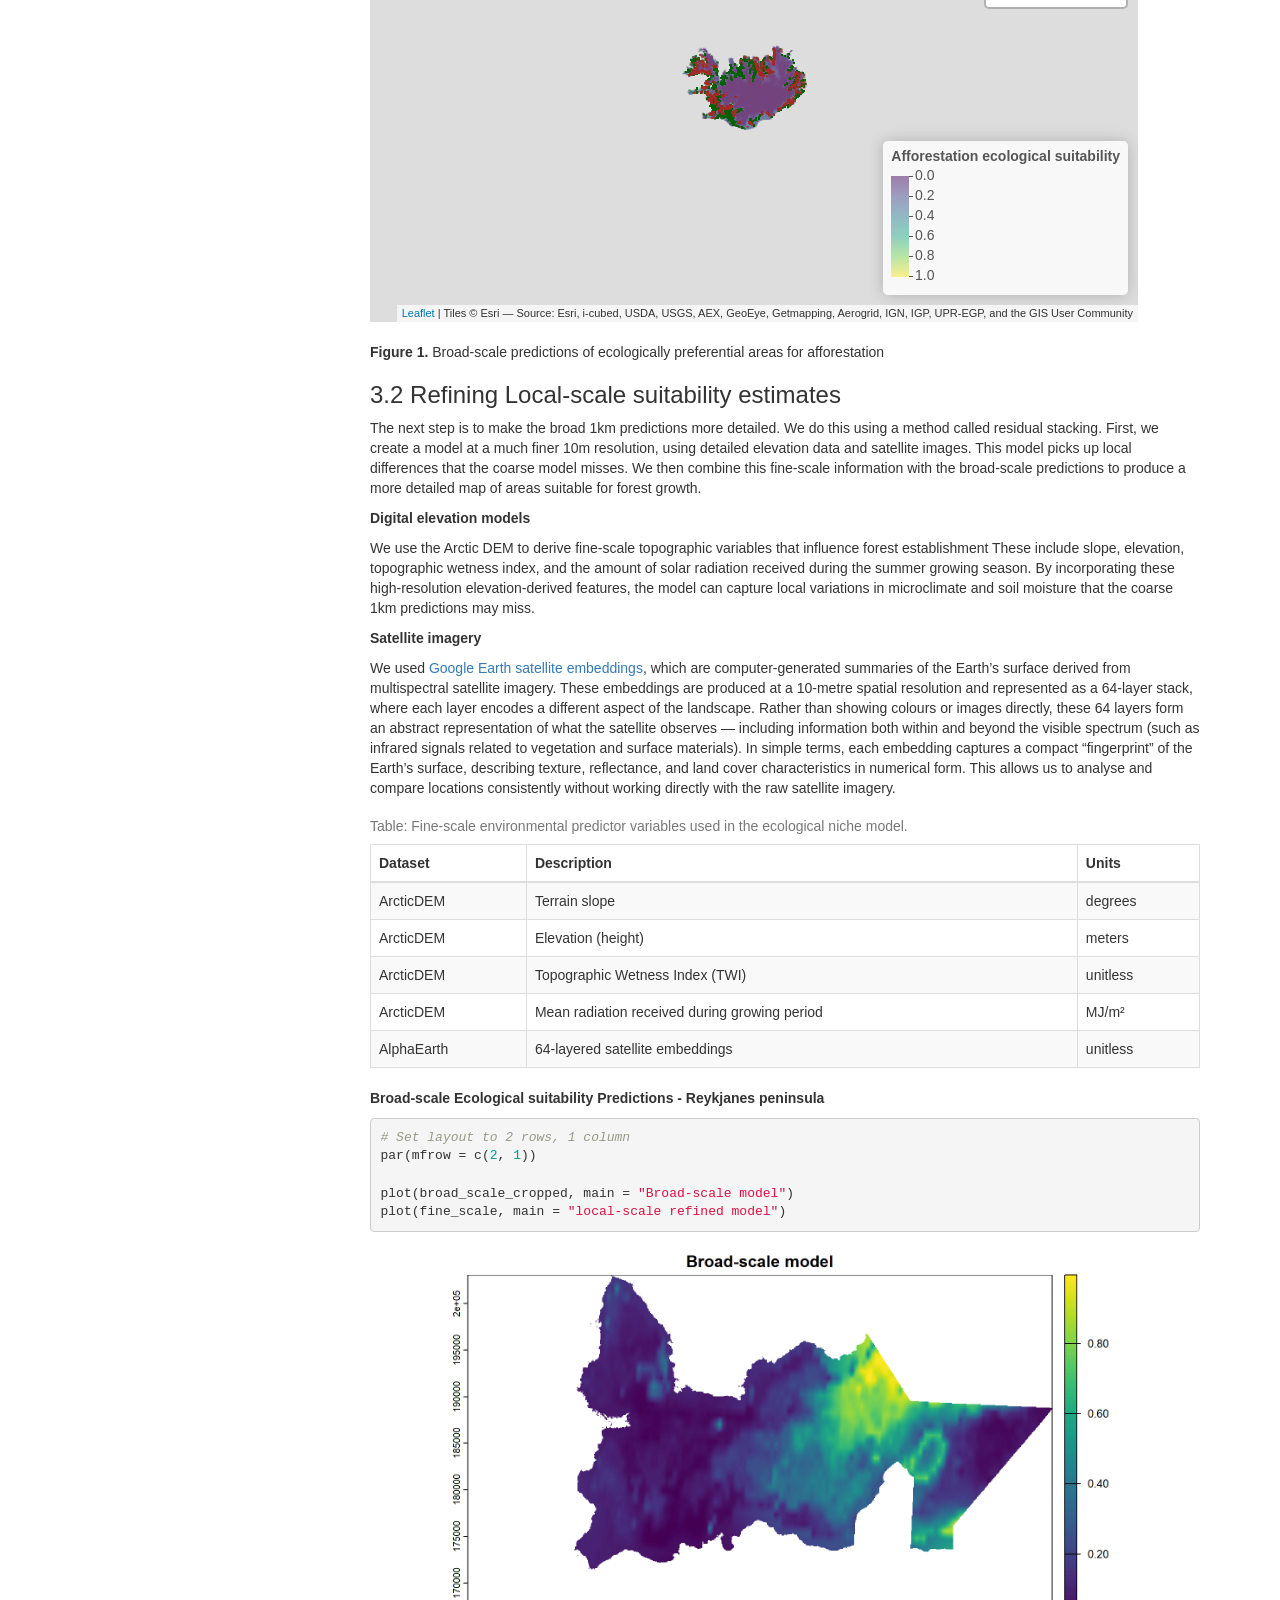
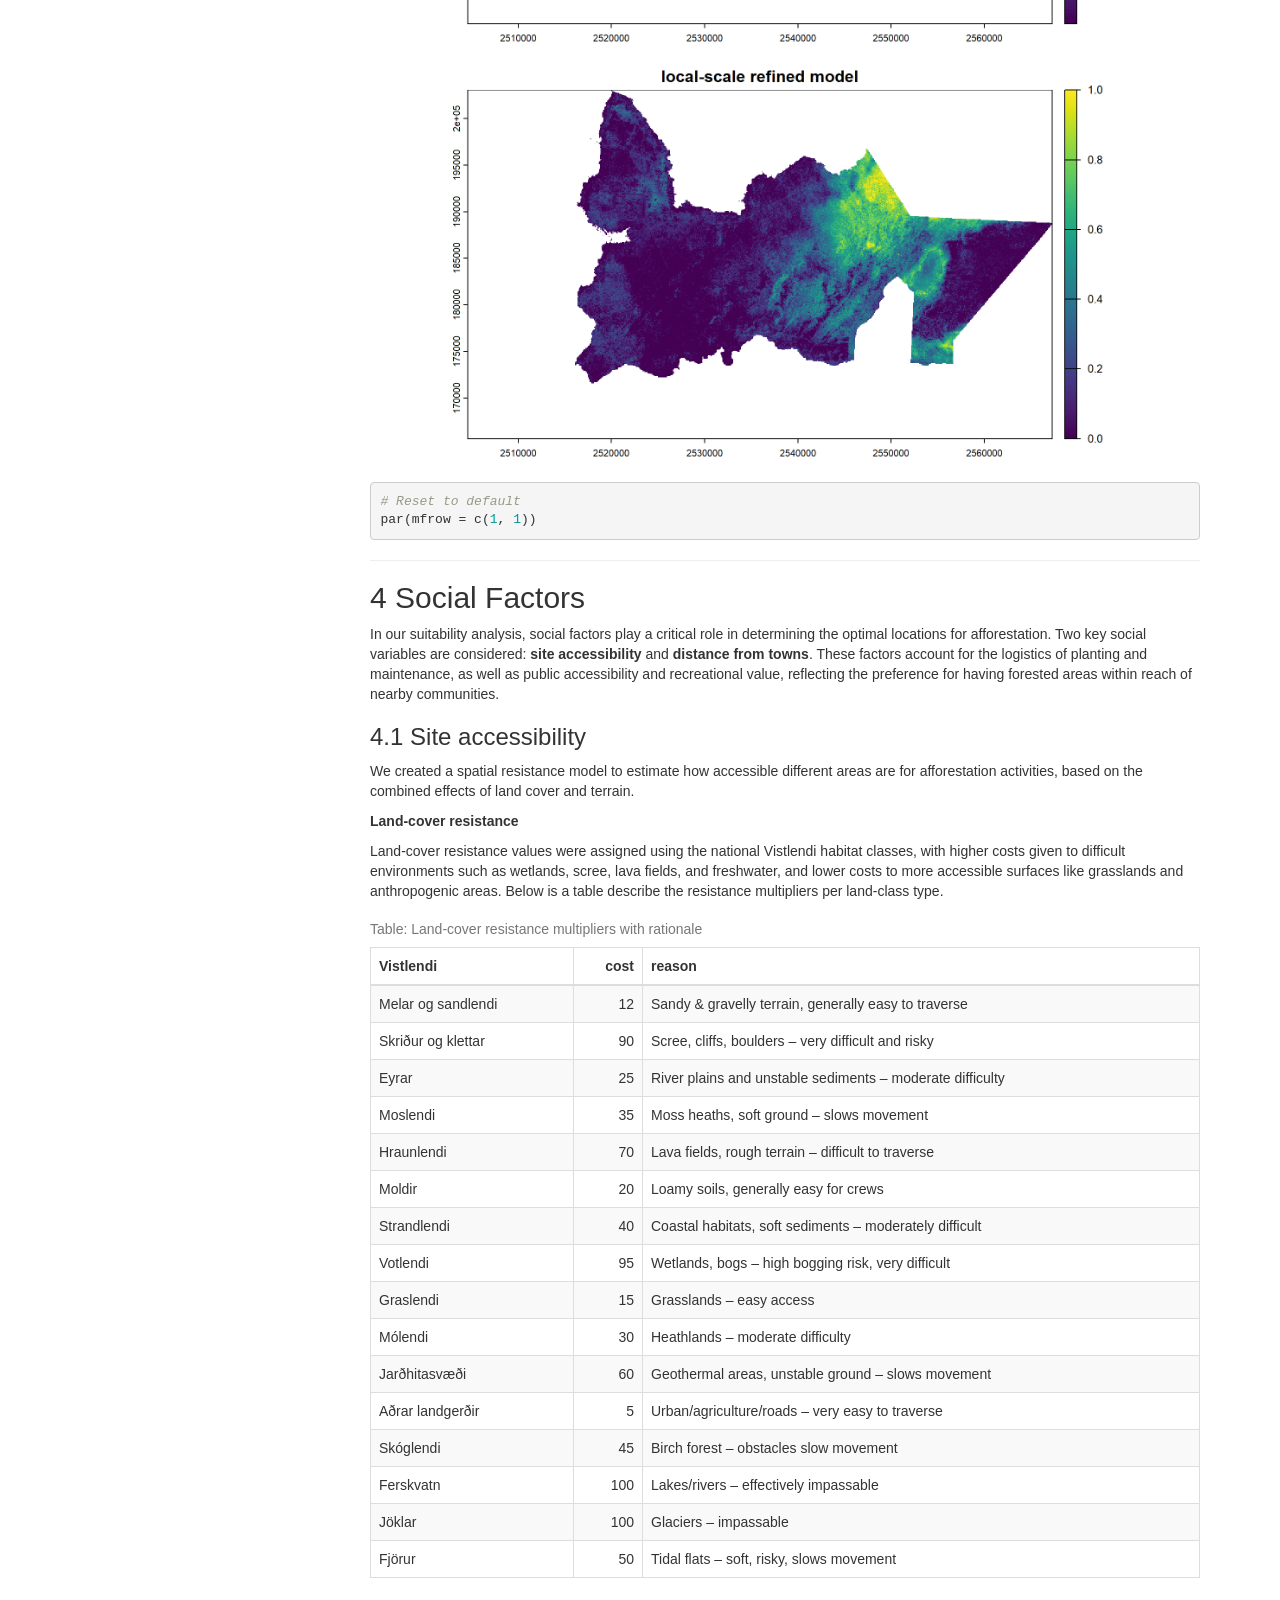
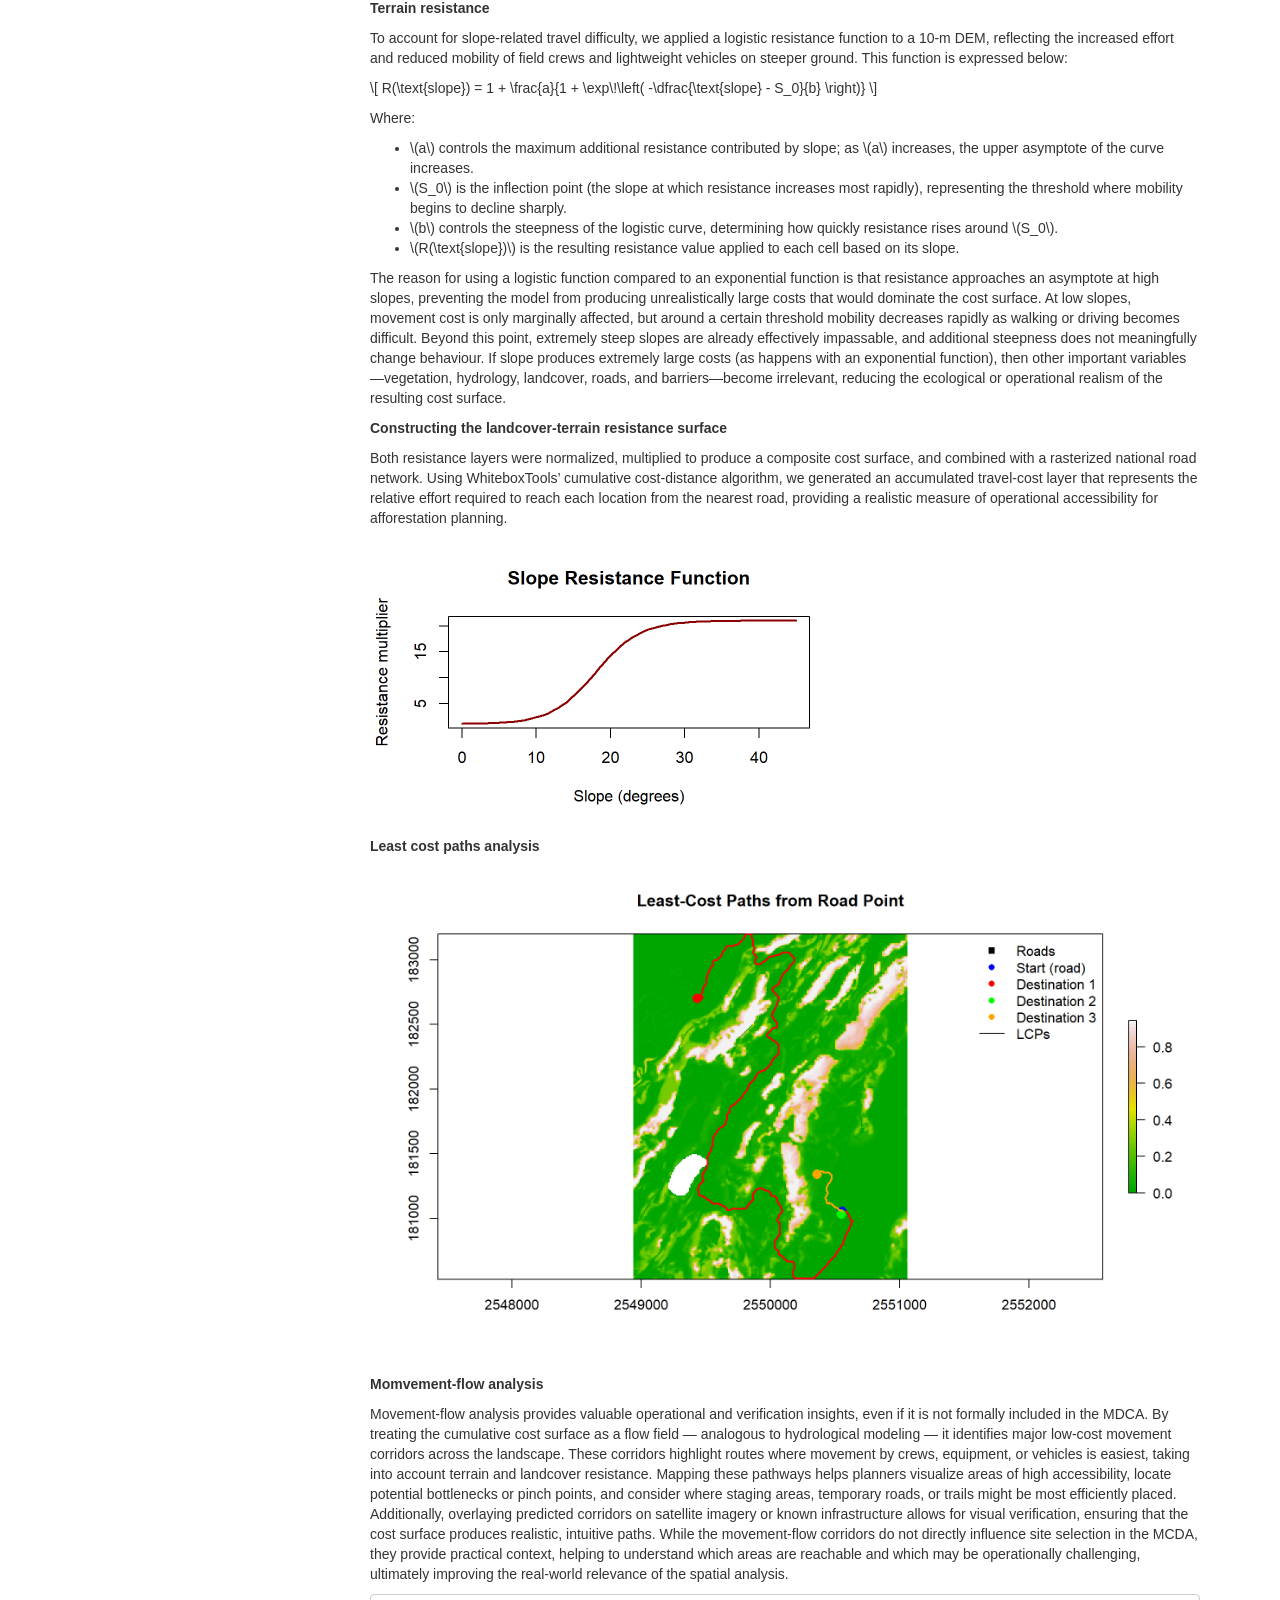
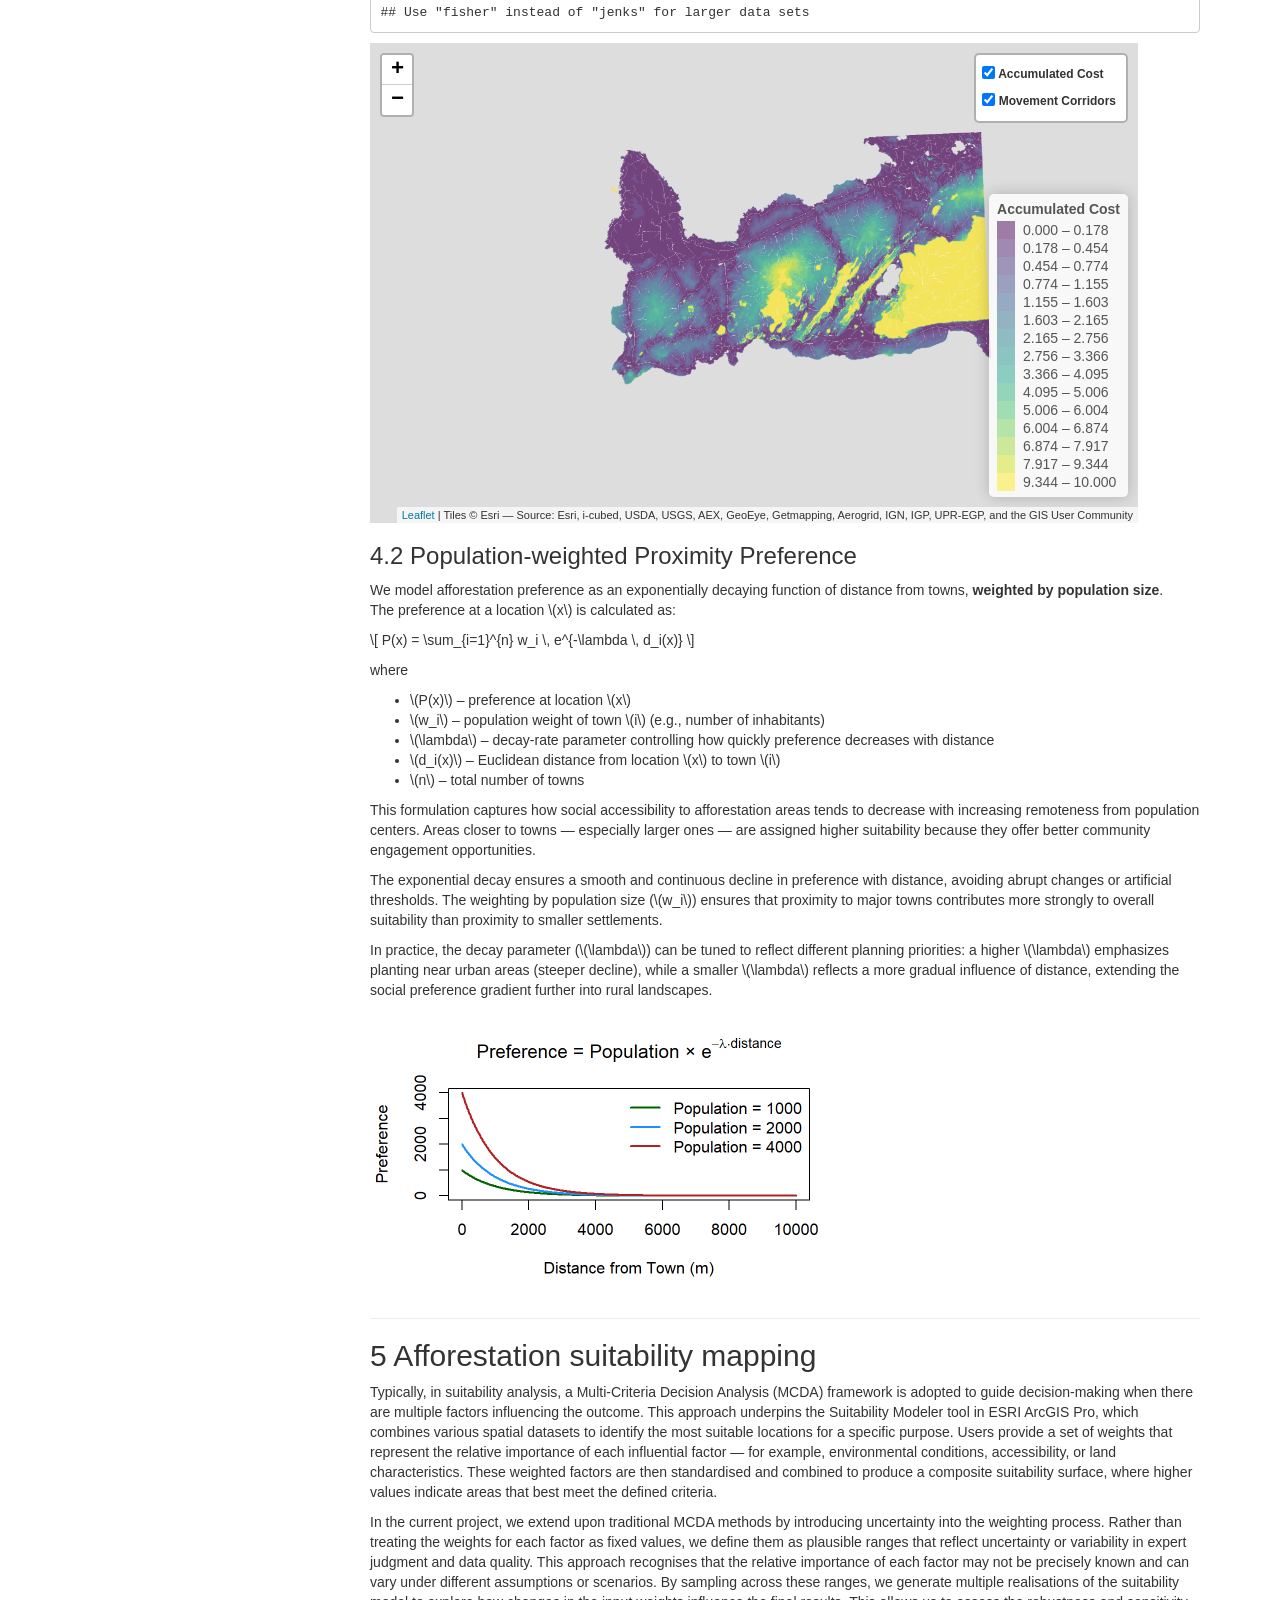
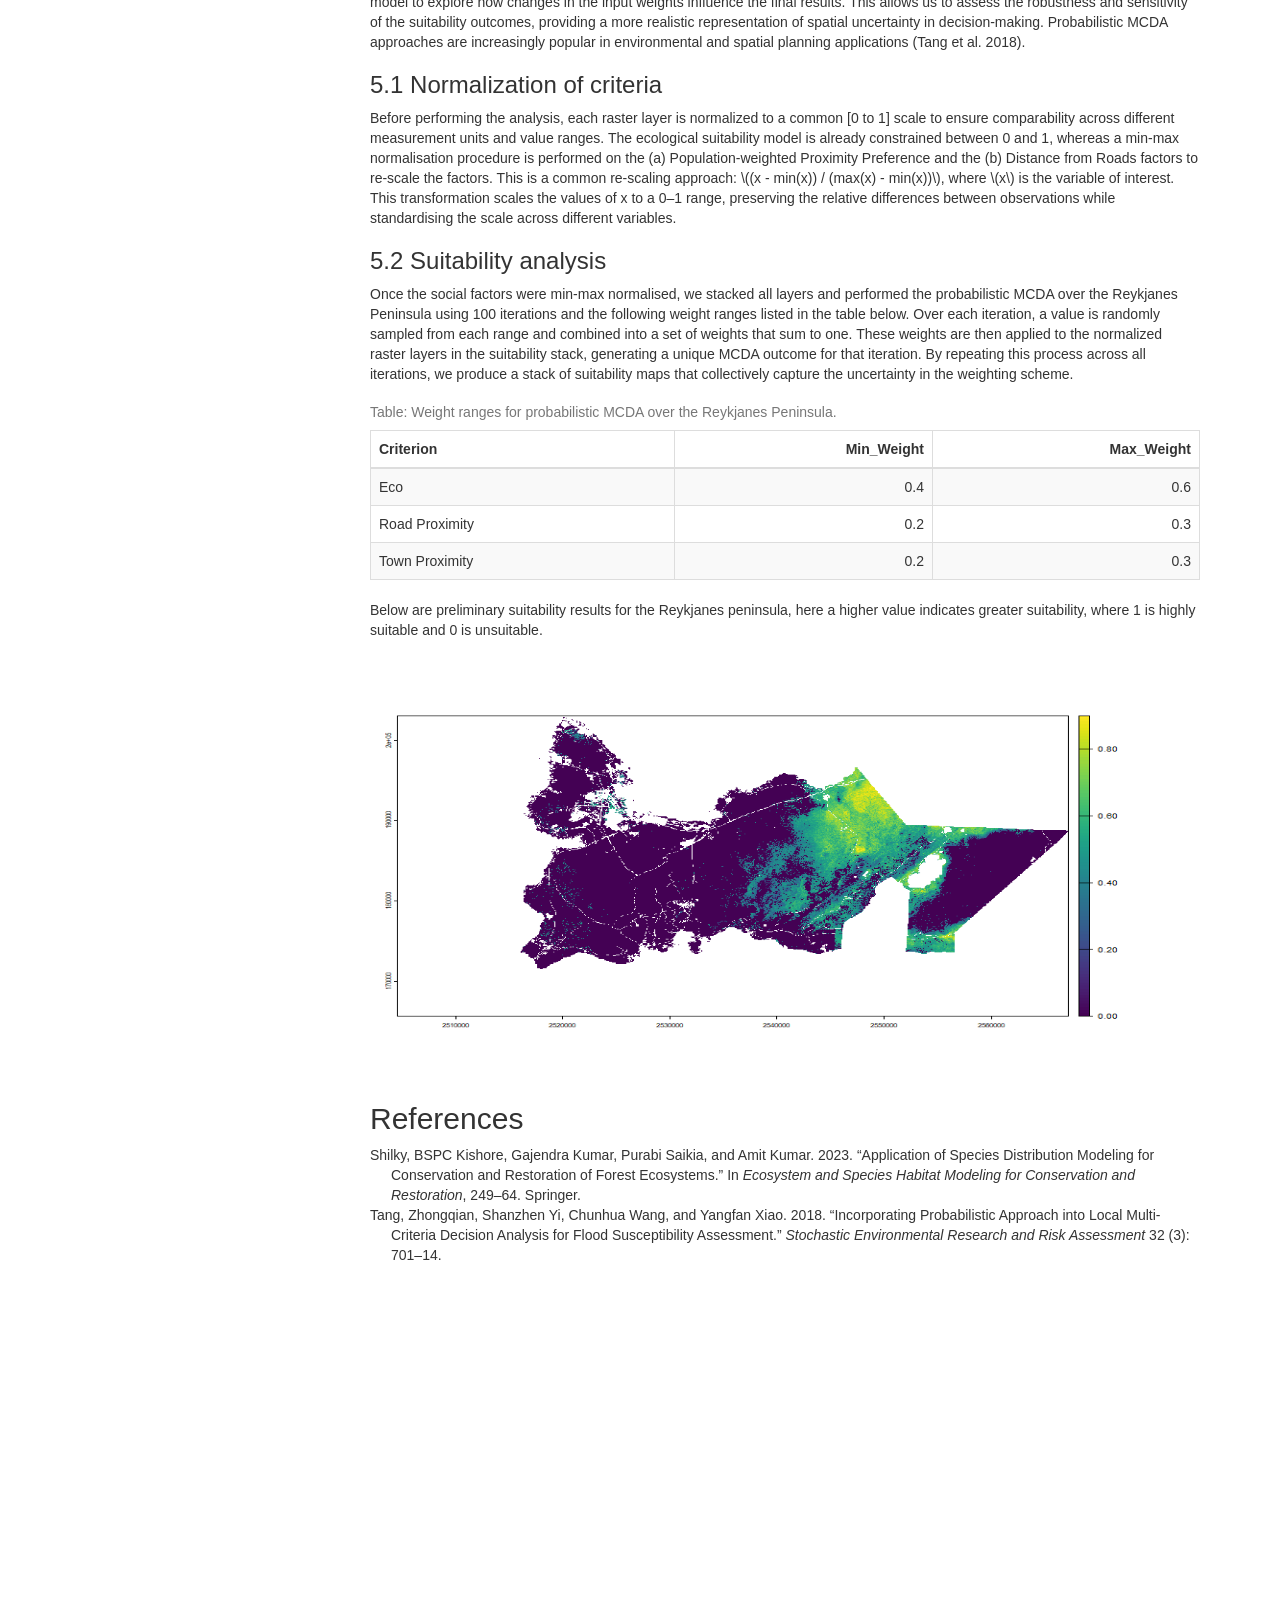
